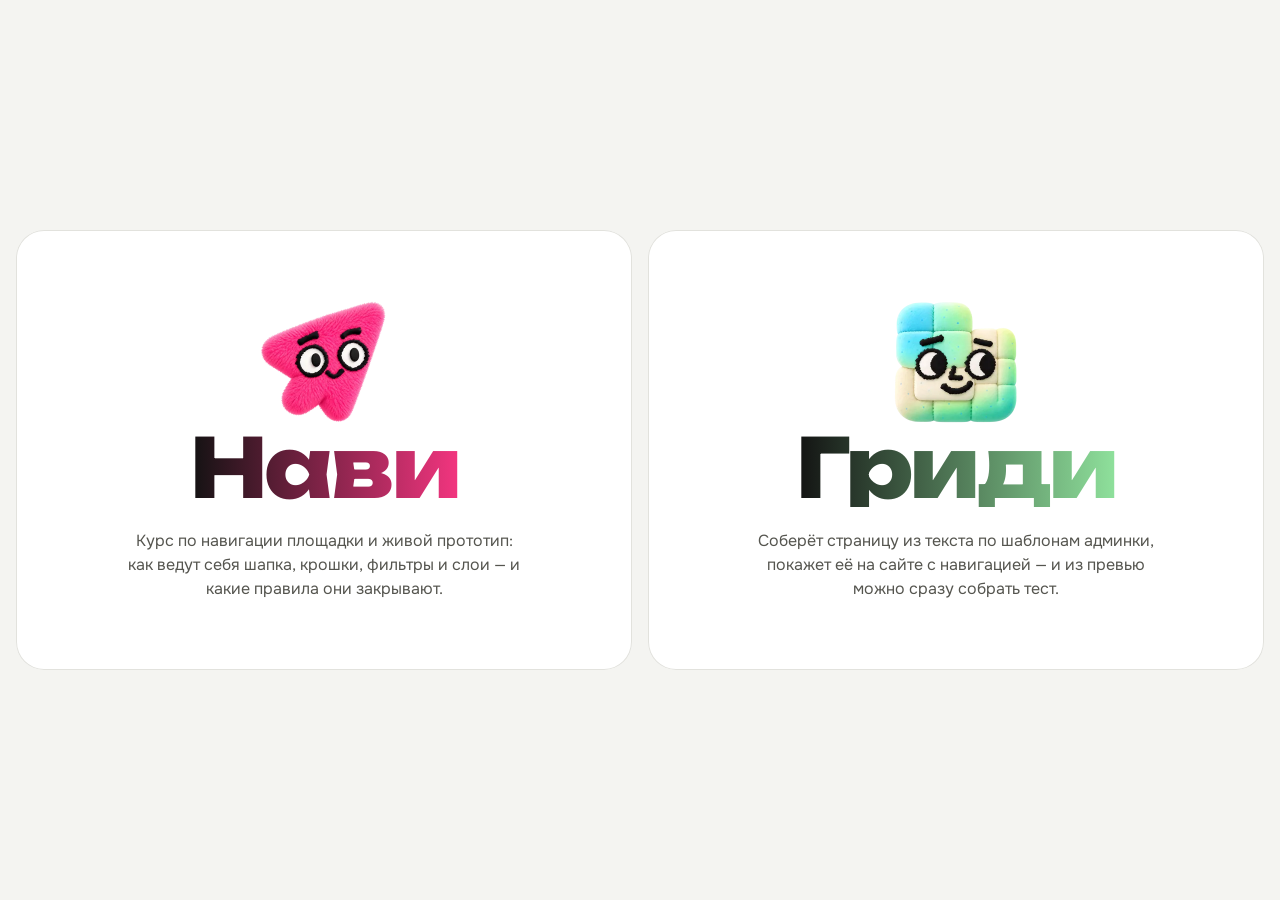
==== index.html @ bede56b8 "Rename index_1.html to index.html" ====
<!doctype html>
<html lang="ru">
<head>
<meta charset="utf-8">
<meta name="viewport" content="width=device-width, initial-scale=1">
<title>Нави и Гриди</title>
<link rel="preconnect" href="https://fonts.googleapis.com">
<link href="https://fonts.googleapis.com/css2?family=Onest:wght@400;500;600;700&family=Unbounded:wght@600;700;800&family=Inter:wght@400;500;600;700&family=IBM+Plex+Mono:wght@400;500&display=swap" rel="stylesheet">
<style id="kit">
/* =========================================================
   КИТ — один набор на оба инструмента.
   Шапка · крошки · прогресс · иконки · бургер · кнопка внизу ·
   меню · модалка · колонка · холст. Слои — как на медиа:
   M/L дропдаун или модалка, S шторка с заголовком и ✕,
   один слой, Esc, фокус возвращается.
   ========================================================= */
:root {
  color-scheme: dark;
  --k-bg: #000000; --k-surface: #111111; --k-surface-2: #181818; --k-sheet: #141414;
  --k-line: #262626; --k-line-2: #3A3A3A; --k-hover: #1E1E1E;
  --k-ink: #F2F2F2; --k-ink-2: #A8A8A8; --k-ink-3: #7C7C7C;
  --k-dot: #1C1C1C; --k-bad: #FF7A7A;
  --k-font: "Onest", "Inter", system-ui, -apple-system, sans-serif;
  --k-font-wm: "Unbounded", "Onest", system-ui, sans-serif;
  --k-col: 760px; --k-r-card: 20px; --k-r-ovl: 20px; --k-r-ctl: 22px; --k-h-ctl: 44px;
  --k-h1: clamp(30px, 4.4vw, 44px);
  --k-canvas: radial-gradient(var(--k-dot) 1px, transparent 1.3px) 0 0 / 24px 24px, var(--k-bg);
  --t: 200ms; --ease: cubic-bezier(.2,.8,.2,1);
  --navi: #F2357F; --gridi: #8FE19C;
  --wm-from: #F4F4F4; --k-shadow: 0 24px 60px rgba(0,0,0,.7); --k-cta-shadow: 0 12px 40px rgba(0,0,0,.6);
  --acc: #F2F2F2; --acc-soft: #F4F4F4;
}
:root[data-scheme="light"] {
  color-scheme: light;
  --k-bg: #F4F4F1; --k-surface: #FFFFFF; --k-surface-2: #EEEEEA; --k-sheet: #FFFFFF;
  --k-line: #E2E2DD; --k-line-2: #CFCFC9; --k-hover: #EAEAE6;
  --k-ink: #121212; --k-ink-2: #55554F; --k-ink-3: #6B6B65;
  --k-dot: #D9D9D3; --k-bad: #C0362C;
  --wm-from: #121212; --k-shadow: 0 24px 60px rgba(0,0,0,.16); --k-cta-shadow: 0 12px 32px rgba(0,0,0,.14);
}

</style>
<style id="hub-css">
:root, .tile:not(:is(.site, .gr, .nvr) *) { --acc-grad: linear-gradient(90deg, var(--wm-from) 0%, var(--acc) 100%); --cta-grad: linear-gradient(90deg, #F4F4F4 0%, var(--acc) 100%); }
:root[data-scheme="light"], :root[data-scheme="light"] .tile:not(:is(.site, .gr, .nvr) *) { --cta-grad: linear-gradient(90deg, var(--acc-soft) 0%, var(--acc) 100%); }
[data-tool="navi"], .tile--navi:not(:is(.site, .gr, .nvr) *) { --acc: #F2357F; --acc-soft: #FFD6E5; }
[data-tool="gridi"], .tile--gridi:not(:is(.site, .gr, .nvr) *) { --acc: #8FE19C; --acc-soft: #E2F7E5; }
:root[data-scheme="light"][data-tool="gridi"] .ck:not(:is(.site, .gr, .nvr) *) { color: #0B0B0B; }
* { box-sizing: border-box; margin: 0; padding: 0; }
html, body { height: 100%; }
body { background: var(--k-bg); color: var(--k-ink); font-family: var(--k-font); -webkit-font-smoothing: antialiased; overflow: hidden; }
button, input, textarea { font: inherit; color: inherit; }
button { background: none; border: 0; cursor: pointer; }
a { color: inherit; text-decoration: none; }
:focus-visible { outline: 2px solid var(--k-ink); outline-offset: 2px; border-radius: 12px; }
.sr:not(:is(.site, .gr, .nvr) *) { position: absolute; width: 1px; height: 1px; overflow: hidden; clip: rect(0 0 0 0); white-space: nowrap; }
svg { flex-shrink: 0; }
.hub:not(:is(.site, .gr, .nvr) *) { display: grid; grid-template-rows: auto 1fr; height: 100%; }
.hub.is-home:not(:is(.site, .gr, .nvr) *) { grid-template-rows: 1fr; }
[hidden] { display: none !important; }
.hub.is-home .bar:not(:is(.site, .gr, .nvr) *) { display: none; }
.bar:not(:is(.site, .gr, .nvr) *) { display: grid; grid-template-columns: minmax(0, 1fr) auto minmax(0, 1fr); grid-template-areas: "l m r"; align-items: center; gap: 12px; min-height: 64px; padding: 0 16px; background: var(--k-bg); position: relative; z-index: 20; }
.bar__l:not(:is(.site, .gr, .nvr) *) { grid-area: l; display: flex; align-items: center; gap: 12px; min-width: 0; }
.bar__m:not(:is(.site, .gr, .nvr) *) { grid-area: m; display: flex; justify-content: center; }
.bar__r:not(:is(.site, .gr, .nvr) *) { grid-area: r; display: flex; align-items: center; justify-content: flex-end; gap: 8px; }
.mark:not(:is(.site, .gr, .nvr) *) { width: var(--k-h-ctl); height: var(--k-h-ctl); border-radius: 50%; display: grid; place-items: center; flex-shrink: 0; }
.mark img:not(:is(.site, .gr, .nvr) *) { width: 40px; height: 40px; object-fit: contain; }
.mark:hover:not(:is(.site, .gr, .nvr) *) { background: var(--k-hover); }
.wm:not(:is(.site, .gr, .nvr) *) { font-family: var(--k-font-wm); font-weight: 800; letter-spacing: -.03em; background: var(--acc-grad); -webkit-background-clip: text; background-clip: text; color: transparent; }
.bar .wm:not(:is(.site, .gr, .nvr) *) { font-size: 22px; line-height: 1; }
.crumbs:not(:is(.site, .gr, .nvr) *) { display: flex; align-items: center; gap: 6px; min-width: 0; font-size: 15px; }
.crumbs a:not(:is(.site, .gr, .nvr) *) { color: var(--k-ink-2); white-space: nowrap; padding: 10px 2px; }
.crumbs a:hover:not(:is(.site, .gr, .nvr) *) { color: var(--k-ink); }
.crumbs i:not(:is(.site, .gr, .nvr) *) { color: var(--k-ink-3); font-style: normal; }
.crumbs b:not(:is(.site, .gr, .nvr) *) { font-weight: 600; white-space: nowrap; overflow: hidden; text-overflow: ellipsis; min-width: 0; }
.crumbs .s:not(:is(.site, .gr, .nvr) *) { display: none; }
.bar__l .sep:not(:is(.site, .gr, .nvr) *) { font-style: normal; color: var(--k-ink-3); font-size: 15px; }
.bar__l .wm:not(:is(.site, .gr, .nvr) *) { flex-shrink: 0; }
.ttl:not(:is(.site, .gr, .nvr) *) { font-size: 15px; font-weight: 600; white-space: nowrap; overflow: hidden; text-overflow: ellipsis; min-width: 0; }
.pill:not(:is(.site, .gr, .nvr) *) { height: var(--k-h-ctl); border-radius: var(--k-r-ctl); background: var(--k-surface); box-shadow: inset 0 0 0 1.5px var(--k-line-2); display: inline-flex; align-items: center; }
.seg:not(:is(.site, .gr, .nvr) *) { padding: 4px; gap: 2px; }
.seg a:not(:is(.site, .gr, .nvr) *), .seg button:not(:is(.site, .gr, .nvr) *) { height: 36px; padding: 0 16px; border-radius: 18px; display: inline-flex; align-items: center; font-size: 14px; font-weight: 600; color: var(--k-ink-2); white-space: nowrap; }
.seg a:not([aria-current]):hover:not(:is(.site, .gr, .nvr) *) { color: var(--k-ink); }
.seg [aria-current="page"]:not(:is(.site, .gr, .nvr) *) { background: var(--k-ink); color: var(--k-bg); }
.seg [aria-disabled="true"]:not(:is(.site, .gr, .nvr) *) { opacity: .45; cursor: default; }
.ib:not(:is(.site, .gr, .nvr) *) { width: var(--k-h-ctl); height: var(--k-h-ctl); border-radius: 50%; display: grid; place-items: center; background: var(--k-surface); box-shadow: inset 0 0 0 1.5px var(--k-line-2); position: relative; }
.ib:hover:not(:is(.site, .gr, .nvr) *) { background: var(--k-hover); }
.ib[aria-expanded="true"]:not(:is(.site, .gr, .nvr) *) { background: var(--k-ink); color: var(--k-bg); }
.ib svg:not(:is(.site, .gr, .nvr) *) { width: 20px; height: 20px; }
@media (hover: hover) {
  .ib[data-tip]:hover:not(:is(.site, .gr, .nvr) *)::after { content: attr(data-tip); position: absolute; top: calc(100% + 8px); right: 0; white-space: nowrap; background: var(--k-ink); color: var(--k-bg); font-size: 12px; font-weight: 600; padding: 5px 10px; border-radius: 12px; pointer-events: none; z-index: 5; }
}
.prog:not(:is(.site, .gr, .nvr) *) { display: flex; align-items: center; gap: 10px; font-size: 13px; color: var(--k-ink-2); font-variant-numeric: tabular-nums; white-space: nowrap; }
.prog i:not(:is(.site, .gr, .nvr) *) { width: 96px; height: 4px; border-radius: 2px; background: var(--k-line-2); overflow: hidden; }
.prog i b:not(:is(.site, .gr, .nvr) *) { display: block; height: 100%; background: var(--acc-grad); border-radius: 2px; }
.hstage:not(:is(.site, .gr, .nvr) *) { position: relative; min-height: 0; }
.hstage > .nvr:not(:is(.site, .gr, .nvr) *) { overflow: hidden; }
.hstage[data-cta] > .nvr:not(:is(.site, .gr, .nvr) *) { bottom: 96px; }
.hstage > [hidden]:not(:is(.site, .gr, .nvr) *) { display: none !important; }
.view:not(:is(.site, .gr, .nvr) *) { position: absolute; inset: 0; overflow-y: auto; }
.k-col:not(:is(.site, .gr, .nvr) *) { max-width: calc(var(--k-col) + 32px); margin: 0 auto; padding: 24px 16px 160px; display: flex; flex-direction: column; gap: 32px; }
.k-head:not(:is(.site, .gr, .nvr) *) { display: flex; flex-direction: column; gap: 12px; }
.k-eye:not(:is(.site, .gr, .nvr) *) { font-size: 12px; line-height: 16px; font-weight: 600; letter-spacing: .06em; text-transform: uppercase; color: var(--k-ink-3); }
.k-h1:not(:is(.site, .gr, .nvr) *) { font-size: var(--k-h1); line-height: 1.05; font-weight: 600; letter-spacing: -.03em; text-wrap: balance; }
.k-lead:not(:is(.site, .gr, .nvr) *) { font-size: 17px; line-height: 26px; color: var(--k-ink-2); text-wrap: pretty; }
.k-sec:not(:is(.site, .gr, .nvr) *) { display: flex; flex-direction: column; gap: 12px; scroll-margin-top: 16px; }
.k-card:not(:is(.site, .gr, .nvr) *) { background: var(--k-surface); box-shadow: inset 0 0 0 1px var(--k-line); border-radius: var(--k-r-card); }
.k-list:not(:is(.site, .gr, .nvr) *) { list-style: none; padding: 6px; }
.k-list li:not(:is(.site, .gr, .nvr) *) { position: relative; }
.k-row:not(:is(.site, .gr, .nvr) *) { display: grid; grid-template-columns: 32px minmax(0, 1fr) auto; align-items: center; gap: 12px; min-height: 56px; padding: 8px 12px; border-radius: 14px; }
.k-row:hover:not(:is(.site, .gr, .nvr) *) { background: var(--k-hover); }
.k-row .n:not(:is(.site, .gr, .nvr) *) { font-size: 13px; color: var(--k-ink-3); font-variant-numeric: tabular-nums; }
.k-row b:not(:is(.site, .gr, .nvr) *) { display: block; font-weight: 600; font-size: 16px; line-height: 22px; }
.k-row small:not(:is(.site, .gr, .nvr) *) { display: block; color: var(--k-ink-2); font-size: 13px; line-height: 18px; }
.k-row .ck:not(:is(.site, .gr, .nvr) *) { width: 24px; height: 24px; border-radius: 50%; display: grid; place-items: center; background: var(--acc); color: #0B0B0B; }
.k-row .ck svg:not(:is(.site, .gr, .nvr) *) { width: 14px; height: 14px; }
.k-row.has-x:not(:is(.site, .gr, .nvr) *) { padding-right: 60px; }
.k-x:not(:is(.site, .gr, .nvr) *) { position: absolute; right: 12px; top: 50%; margin-top: -22px; width: 44px; height: 44px; border-radius: 50%; display: grid; place-items: center; color: var(--k-ink-2); }
.k-x:hover:not(:is(.site, .gr, .nvr) *) { background: var(--k-surface-2); color: var(--k-ink); }
.k-x svg:not(:is(.site, .gr, .nvr) *) { width: 18px; height: 18px; }
.k-empty:not(:is(.site, .gr, .nvr) *) { padding: 20px; color: var(--k-ink-2); font-size: 15px; line-height: 22px; }
.k-bar:not(:is(.site, .gr, .nvr) *) { height: 4px; border-radius: 2px; background: var(--k-line-2); overflow: hidden; max-width: 320px; }
.k-bar b:not(:is(.site, .gr, .nvr) *) { display: block; height: 100%; background: var(--acc-grad); }
.home:not(:is(.site, .gr, .nvr) *) { padding: 16px; display: grid; grid-template-columns: repeat(2, minmax(0, 1fr)); gap: 16px; min-height: 100%; align-content: center; max-width: 1400px; margin: 0 auto; }
.tile:not(:is(.site, .gr, .nvr) *) { border-radius: 28px; background: var(--k-surface); box-shadow: inset 0 0 0 1px var(--k-line); padding: 32px 28px; display: flex; flex-direction: column; align-items: center; justify-content: center; gap: 6px; text-align: center; min-height: 440px; transition: box-shadow var(--t) var(--ease); }
.tile:hover:not(:is(.site, .gr, .nvr) *) { box-shadow: inset 0 0 0 1.5px var(--k-line-2); }
.tile img:not(:is(.site, .gr, .nvr) *) { width: clamp(88px, 10vw, 140px); height: auto; margin-bottom: -4px; }
.tile .wm:not(:is(.site, .gr, .nvr) *) { font-size: clamp(56px, 10vw, 160px); line-height: .95; }
.tile p:not(:is(.site, .gr, .nvr) *) { color: var(--k-ink-2); font-size: 16px; line-height: 24px; max-width: 400px; margin-top: 16px; }
[data-tool="puti"], .tile--puti:not(:is(.site, .gr, .nvr) *) { --acc: #FFB547; --acc-soft: #FFE9C4; }
.home .tile .wm:not(:is(.site, .gr, .nvr) *) { font-size: clamp(48px, 6.4vw, 112px); }
.hstage[data-pt="build"] > .nvr:not(:is(.site, .gr, .nvr) *) { top: 72px; bottom: 96px; }
.hstage[data-pt="run"] > .nvr:not(:is(.site, .gr, .nvr) *) { bottom: 96px; }
.pstrip:not(:is(.site, .gr, .nvr) *) { position: absolute; left: 0; right: 0; top: 0; height: 72px; display: flex; align-items: center; gap: 6px; padding: 8px 16px; overflow-x: auto; scrollbar-width: none; z-index: 2; background: var(--k-bg); }
.pstrip:not(:is(.site, .gr, .nvr) *)::-webkit-scrollbar { display: none; }
.pstep:not(:is(.site, .gr, .nvr) *) { flex: none; display: flex; align-items: center; gap: 10px; min-height: 52px; padding: 6px 14px 6px 8px; border-radius: 16px; background: var(--k-surface); box-shadow: inset 0 0 0 1.5px var(--k-line-2); text-align: left; }
.pstep:hover:not(:is(.site, .gr, .nvr) *) { background: var(--k-hover); }
.pstep .n:not(:is(.site, .gr, .nvr) *) { width: 28px; height: 28px; border-radius: 50%; display: grid; place-items: center; background: var(--k-surface-2); font-size: 13px; font-weight: 600; flex: none; font-variant-numeric: tabular-nums; }
.pstep b:not(:is(.site, .gr, .nvr) *) { display: block; font-size: 13px; line-height: 17px; font-weight: 600; white-space: nowrap; max-width: 210px; overflow: hidden; text-overflow: ellipsis; }
.pstep small:not(:is(.site, .gr, .nvr) *) { display: block; font-size: 12px; line-height: 16px; color: var(--k-ink-2); white-space: nowrap; max-width: 210px; overflow: hidden; text-overflow: ellipsis; }
.pstep[aria-current="step"]:not(:is(.site, .gr, .nvr) *) { box-shadow: inset 0 0 0 2px var(--acc); }
.pstep[aria-current="step"] .n:not(:is(.site, .gr, .nvr) *) { background: var(--acc); color: #0B0B0B; }
.parr:not(:is(.site, .gr, .nvr) *) { flex: none; color: var(--k-ink-3); font-size: 15px; }
.kpis:not(:is(.site, .gr, .nvr) *) { display: grid; grid-template-columns: repeat(auto-fit, minmax(150px, 1fr)); gap: 12px; }
.kpis div:not(:is(.site, .gr, .nvr) *) { padding: 16px; border-radius: var(--k-r-card); background: var(--k-surface); box-shadow: inset 0 0 0 1px var(--k-line); }
.kpis b:not(:is(.site, .gr, .nvr) *) { display: block; font-size: 26px; line-height: 32px; font-weight: 600; font-variant-numeric: tabular-nums; }
.kpis span:not(:is(.site, .gr, .nvr) *) { font-size: 13px; line-height: 18px; color: var(--k-ink-2); }
.ovl .kpis div:not(:is(.site, .gr, .nvr) *) { background: var(--k-surface-2); }
.warnline:not(:is(.site, .gr, .nvr) *) { padding: 14px 16px; border-radius: 16px; background: var(--k-surface-2); box-shadow: inset 3px 0 0 var(--acc); font-size: 15px; line-height: 22px; }
.lnk:not(:is(.site, .gr, .nvr) *) { font-weight: 600; color: var(--k-ink); text-decoration: underline; text-underline-offset: 3px; padding: 10px 2px; }
.wip:not(:is(.site, .gr, .nvr) *) { display: inline-flex; align-items: center; height: 24px; padding: 0 10px; border-radius: 12px; box-shadow: inset 0 0 0 1.5px var(--k-ink-3); color: var(--k-ink); font-size: 12px; line-height: 1; font-weight: 700; letter-spacing: .06em; text-transform: uppercase; white-space: nowrap; flex: none; }
.wip--tile:not(:is(.site, .gr, .nvr) *) { height: 30px; padding: 0 14px; font-size: 13px; margin-bottom: 18px; }
.oi .wip:not(:is(.site, .gr, .nvr) *) { flex: none; width: 36px; justify-content: center; padding: 0; font-size: 10px; letter-spacing: .02em; }
.toast .ta:not(:is(.site, .gr, .nvr) *) { height: 32px; padding: 0 12px; border-radius: 16px; background: rgba(127,127,127,.25); font-size: 13px; font-weight: 600; }
@media (max-width: 719.98px) {
  .hstage[data-pt="build"] > .nvr:not(:is(.site, .gr, .nvr) *) { top: 68px; }
  .pstrip:not(:is(.site, .gr, .nvr) *) { height: 68px; }
}
.cta-wrap:not(:is(.site, .gr, .nvr) *) { position: fixed; left: 0; right: 0; bottom: calc(env(safe-area-inset-bottom, 0px) + 24px); display: flex; justify-content: center; pointer-events: none; z-index: 30; padding: 0 16px; }
.cta:not(:is(.site, .gr, .nvr) *) { pointer-events: auto; height: 56px; min-width: 220px; padding: 0 28px; border-radius: 28px; background: var(--cta-grad); color: #0B0B0B; font-weight: 600; font-size: 16px; display: inline-flex; align-items: center; justify-content: center; gap: 8px; box-shadow: var(--k-cta-shadow); transition: transform var(--t) var(--ease), opacity var(--t); }
.cta:hover:not(:is(.site, .gr, .nvr) *) { transform: translateY(-1px); }
.cta[aria-disabled="true"]:not(:is(.site, .gr, .nvr) *) { opacity: .5; cursor: default; transform: none; }
.cta svg:not(:is(.site, .gr, .nvr) *) { width: 20px; height: 20px; }
.ovl-bg:not(:is(.site, .gr, .nvr) *) { position: fixed; inset: 0; z-index: 50; }
.ovl-bg.is-dim:not(:is(.site, .gr, .nvr) *) { background: rgba(0,0,0,.6); animation: fade var(--t); }
@keyframes fade{ from { opacity: 0; } }
.ovl:not(:is(.site, .gr, .nvr) *) { position: fixed; z-index: 51; background: var(--k-sheet); border-radius: var(--k-r-ovl); box-shadow: 0 0 0 1px var(--k-line-2), var(--k-shadow); max-height: calc(100% - 32px); overflow-y: auto; animation: ovlIn var(--t) var(--ease); }
@keyframes ovlIn{ from { opacity: 0; transform: translateY(-6px); } }
.ovl--menu:not(:is(.site, .gr, .nvr) *) { padding: 8px; width: 300px; }
.ovl--modal:not(:is(.site, .gr, .nvr) *) { left: 50%; top: 50%; transform: translate(-50%, -50%); width: min(560px, calc(100% - 32px)); animation: fade var(--t); }
.ovl.is-sheet:not(:is(.site, .gr, .nvr) *) { left: 0; right: 0; bottom: 0; top: auto; transform: none; width: auto; max-height: calc(100% - 24px); border-radius: 24px 24px 0 0; padding: 0 8px calc(16px + env(safe-area-inset-bottom, 0px)); animation: sheetIn 240ms var(--ease); }
@keyframes sheetIn{ from { transform: translateY(100%); } }
.ovl__handle:not(:is(.site, .gr, .nvr) *) { display: none; width: 40px; height: 4px; border-radius: 2px; background: var(--k-line-2); margin: 8px auto 0; }
.ovl.is-sheet .ovl__handle:not(:is(.site, .gr, .nvr) *) { display: block; }
.ovl__head:not(:is(.site, .gr, .nvr) *) { display: flex; align-items: center; justify-content: space-between; gap: 12px; padding: 16px 12px 4px 24px; }
.ovl--menu:not(.is-sheet) .ovl__head:not(:is(.site, .gr, .nvr) *) { display: none; }
.ovl.is-sheet .ovl__head:not(:is(.site, .gr, .nvr) *) { padding: 4px 4px 4px 16px; }
.ovl__head h2:not(:is(.site, .gr, .nvr) *) { font-size: 20px; line-height: 26px; font-weight: 600; letter-spacing: -.01em; }
.ovl.is-sheet .ovl__head h2:not(:is(.site, .gr, .nvr) *) { font-size: 17px; }
.ovl__body:not(:is(.site, .gr, .nvr) *) { padding: 8px 24px 24px; }
.ovl--menu .ovl__body:not(:is(.site, .gr, .nvr) *), .ovl.is-sheet.ovl--menu .ovl__body:not(:is(.site, .gr, .nvr) *) { padding: 0; }
.ovl.is-sheet .ovl__body:not(:is(.site, .gr, .nvr) *) { padding: 8px 12px 8px; }
.x:not(:is(.site, .gr, .nvr) *) { width: 44px; height: 44px; border-radius: 50%; display: grid; place-items: center; }
.x:hover:not(:is(.site, .gr, .nvr) *) { background: var(--k-hover); }
.x svg:not(:is(.site, .gr, .nvr) *) { width: 20px; height: 20px; }
.og:not(:is(.site, .gr, .nvr) *) { font-size: 12px; line-height: 16px; font-weight: 600; letter-spacing: .06em; text-transform: uppercase; color: var(--k-ink-3); padding: 12px 12px 6px; }
.og:first-child:not(:is(.site, .gr, .nvr) *) { padding-top: 6px; }
.oi:not(:is(.site, .gr, .nvr) *) { display: flex; align-items: center; gap: 12px; width: 100%; min-height: 48px; padding: 6px 12px; border-radius: 12px; text-align: left; font-size: 15px; line-height: 20px; }
.oi:hover:not(:is(.site, .gr, .nvr) *), .oi:focus-visible:not(:is(.site, .gr, .nvr) *) { background: var(--k-hover); }
.oi img:not(:is(.site, .gr, .nvr) *) { width: 32px; height: 32px; object-fit: contain; }
.oi > svg:not(:is(.site, .gr, .nvr) *) { width: 20px; height: 20px; color: var(--k-ink-2); }
.oi span:not(:is(.site, .gr, .nvr) *) { flex: 1; min-width: 0; }
.oi small:not(:is(.site, .gr, .nvr) *) { display: block; color: var(--k-ink-2); font-size: 13px; line-height: 18px; }
.oi .ck:not(:is(.site, .gr, .nvr) *) { flex: 0 0 auto; color: var(--k-ink); }
.oi .ck svg:not(:is(.site, .gr, .nvr) *) { width: 18px; height: 18px; }
.osep:not(:is(.site, .gr, .nvr) *) { height: 1px; background: var(--k-line); margin: 6px 4px; }
.f:not(:is(.site, .gr, .nvr) *) { display: flex; flex-direction: column; gap: 20px; }
.fld:not(:is(.site, .gr, .nvr) *) { display: flex; flex-direction: column; gap: 8px; border: 0; }
.fld > span:not(:is(.site, .gr, .nvr) *), .fld legend:not(:is(.site, .gr, .nvr) *) { font-size: 14px; font-weight: 600; display: flex; justify-content: space-between; gap: 12px; margin-bottom: 0; }
.fld legend:not(:is(.site, .gr, .nvr) *) { margin-bottom: 8px; }
.fld em:not(:is(.site, .gr, .nvr) *) { font-style: normal; font-weight: 400; color: var(--k-ink-3); font-variant-numeric: tabular-nums; }
.inp:not(:is(.site, .gr, .nvr) *) { height: 48px; border-radius: 14px; background: var(--k-surface); box-shadow: inset 0 0 0 1.5px var(--k-line-2); border: 0; padding: 0 16px; font-size: 16px; width: 100%; }
textarea.inp:not(:is(.site, .gr, .nvr) *) { height: auto; min-height: 168px; padding: 12px 16px; line-height: 1.5; resize: vertical; }
.inp:focus:not(:is(.site, .gr, .nvr) *) { outline: none; box-shadow: inset 0 0 0 2px var(--k-ink); }
.inp:not(:is(.site, .gr, .nvr) *)::placeholder { color: var(--k-ink-3); }
.inp[aria-invalid="true"]:not(:is(.site, .gr, .nvr) *) { box-shadow: inset 0 0 0 2px var(--k-bad); }
.ferr:not(:is(.site, .gr, .nvr) *) { color: var(--k-bad); font-size: 13px; line-height: 18px; }
.chips:not(:is(.site, .gr, .nvr) *) { display: flex; flex-wrap: wrap; gap: 8px; }
.chip:not(:is(.site, .gr, .nvr) *) { height: 40px; padding: 0 16px; border-radius: 20px; box-shadow: inset 0 0 0 1.5px var(--k-line-2); font-size: 14px; font-weight: 500; }
.chip:hover:not(:is(.site, .gr, .nvr) *) { background: var(--k-hover); }
.chip[aria-pressed="true"]:not(:is(.site, .gr, .nvr) *) { background: var(--k-ink); color: var(--k-bg); box-shadow: none; }
.note:not(:is(.site, .gr, .nvr) *) { font-size: 13px; line-height: 19px; color: var(--k-ink-2); }
.acts-row:not(:is(.site, .gr, .nvr) *) { display: flex; justify-content: flex-end; gap: 8px; flex-wrap: wrap; }
.btn:not(:is(.site, .gr, .nvr) *) { height: 48px; padding: 0 22px; border-radius: 24px; font-weight: 600; font-size: 15px; display: inline-flex; align-items: center; justify-content: center; gap: 8px; }
.btn--1:not(:is(.site, .gr, .nvr) *) { background: var(--cta-grad); color: #0B0B0B; }
.btn--2:not(:is(.site, .gr, .nvr) *) { box-shadow: inset 0 0 0 1.5px var(--k-line-2); }
.btn--2:hover:not(:is(.site, .gr, .nvr) *) { background: var(--k-hover); }
.btn[aria-disabled="true"]:not(:is(.site, .gr, .nvr) *) { opacity: .5; cursor: default; }
.btn svg:not(:is(.site, .gr, .nvr) *) { width: 18px; height: 18px; }
.btn small:not(:is(.site, .gr, .nvr) *) { font-weight: 500; font-size: 12px; opacity: .7; }
.ovl--modal:has(.gaps):not(:is(.site, .gr, .nvr) *), .ovl--modal:has(.logr):not(:is(.site, .gr, .nvr) *), .ovl--modal:has(.plog):not(:is(.site, .gr, .nvr) *), .ovl--modal:has(.k-list):not(:is(.site, .gr, .nvr) *) { width: min(720px, calc(100% - 32px)); }
.gaps:not(:is(.site, .gr, .nvr) *) { padding: 6px; }
.gaps .k-row:not(:is(.site, .gr, .nvr) *) { grid-template-columns: 32px minmax(0,1fr); }
.gaps .k-row:has(> .btn):not(:is(.site, .gr, .nvr) *) { grid-template-columns: 32px minmax(0,1fr) auto; }
.gaps .k-row > .btn:not(:is(.site, .gr, .nvr) *) { height: 36px; padding: 0 12px; font-size: 14px; white-space: nowrap; }
.plog:not(:is(.site, .gr, .nvr) *) { padding: 14px 16px; max-height: 55vh; overflow: auto; font: 12px/1.5 ui-monospace, Menlo, monospace; white-space: pre-wrap; overflow-wrap: anywhere; color: var(--k-ink-2); }
.logr:not(:is(.site, .gr, .nvr) *) { padding: 12px 16px; }
.logr summary:not(:is(.site, .gr, .nvr) *) { cursor: pointer; display: flex; flex-direction: column; gap: 2px; }
.logr small:not(:is(.site, .gr, .nvr) *) { color: var(--k-ink-2); font-size: 13px; }
.logr pre:not(:is(.site, .gr, .nvr) *) { margin-top: 4px; max-height: 260px; overflow: auto; background: var(--k-surface-2); border-radius: 12px; padding: 12px; font: 12px/1.5 ui-monospace, Menlo, monospace; white-space: pre-wrap; overflow-wrap: anywhere; }
.k-pad:not(:is(.site, .gr, .nvr) *) { padding: 20px; display: flex; flex-direction: column; gap: 6px; font-size: 15px; line-height: 22px; color: var(--k-ink-2); }
.k-pad b:not(:is(.site, .gr, .nvr) *) { color: var(--k-ink); font-size: 16px; }
.stt:not(:is(.site, .gr, .nvr) *) { font-size: 12px; font-weight: 600; white-space: nowrap; padding: 4px 10px; border-radius: 12px; background: var(--k-surface-2); color: var(--k-ink); }
.stt--ok:not(:is(.site, .gr, .nvr) *)::before { content: "✓ "; }
.stt--check:not(:is(.site, .gr, .nvr) *)::before { content: "? "; }
.stt--diff:not(:is(.site, .gr, .nvr) *)::before { content: "≠ "; }
.stt--diff:not(:is(.site, .gr, .nvr) *) { color: var(--k-bad); }
.rl .k-row:not(:is(.site, .gr, .nvr) *) { grid-template-columns: 64px minmax(0, 1fr) auto; }
.clist:not(:is(.site, .gr, .nvr) *) { padding-left: 20px; color: var(--k-ink-2); font-size: 15px; line-height: 22px; display: flex; flex-direction: column; gap: 4px; }
.cost:not(:is(.site, .gr, .nvr) *) { height: 28px; padding: 0 12px; border-radius: 14px; background: var(--k-surface-2); font-size: 12px; font-weight: 600; display: inline-flex; align-items: center; color: var(--k-ink-2); }
.chk:not(:is(.site, .gr, .nvr) *) { display: flex; align-items: center; gap: 10px; font-size: 14px; min-height: 44px; cursor: pointer; }
.chk input:not(:is(.site, .gr, .nvr) *) { width: 20px; height: 20px; accent-color: var(--k-ink); }
.ovl--menu.is-wide:not(:is(.site, .gr, .nvr) *) { width: 360px; }
.mchips:not(:is(.site, .gr, .nvr) *) { padding: 0 8px 4px; }
.mchips .chip:not(:is(.site, .gr, .nvr) *) { height: 44px; }
.chip[aria-pressed="true"]:not(:is(.site, .gr, .nvr) *) { pointer-events: auto; }
.oi .swi:not(:is(.site, .gr, .nvr) *) { flex: none; width: 36px; height: 22px; border-radius: 11px; background: var(--k-line-2); position: relative; transition: background var(--t); }
.oi .swi:not(:is(.site, .gr, .nvr) *)::after { content: ""; position: absolute; top: 3px; left: 3px; width: 16px; height: 16px; border-radius: 50%; background: var(--k-bg); transition: left var(--t) var(--ease); }
.oi[aria-checked="true"] .swi:not(:is(.site, .gr, .nvr) *) { background: var(--k-ink); }
.oi[aria-checked="true"] .swi:not(:is(.site, .gr, .nvr) *)::after { left: 17px; }
.sres:not(:is(.site, .gr, .nvr) *) { display: flex; flex-direction: column; gap: 2px; margin-top: 8px; min-height: 120px; }
.sres .oi b:not(:is(.site, .gr, .nvr) *) { font-weight: 600; }
.sres mark:not(:is(.site, .gr, .nvr) *) { background: none; color: var(--k-ink); text-decoration: underline; text-underline-offset: 3px; }
.ovl--modal:has(.sres):not(:is(.site, .gr, .nvr) *) { top: 12vh; transform: translateX(-50%); }
.ovl.is-sheet:has(.sres):not(:is(.site, .gr, .nvr) *) { top: 24px; transform: none; }
.toast:not(:is(.site, .gr, .nvr) *) { display: flex; align-items: center; gap: 10px; }
.toast button:not(:is(.site, .gr, .nvr) *) { height: 32px; padding: 0 12px; border-radius: 16px; background: rgba(127,127,127,.25); font-size: 13px; font-weight: 600; }
.own:not(:is(.site, .gr, .nvr) *) { display: flex; flex-direction: column; gap: 10px; padding: 16px; border-radius: 16px; background: var(--k-surface); box-shadow: inset 0 0 0 1px var(--k-line); }
.own__h:not(:is(.site, .gr, .nvr) *) { font-size: 14px; font-weight: 600; }
.steps:not(:is(.site, .gr, .nvr) *) { padding-left: 22px; display: flex; flex-direction: column; gap: 10px; font-size: 14px; line-height: 20px; color: var(--k-ink-2); }
.steps li:not(:is(.site, .gr, .nvr) *)::marker { color: var(--k-ink-3); font-variant-numeric: tabular-nums; }
.steps .btn:not(:is(.site, .gr, .nvr) *) { height: 44px; }
.steps .inp:not(:is(.site, .gr, .nvr) *) { display: block; }
.spin:not(:is(.site, .gr, .nvr) *) { width: 16px; height: 16px; border-radius: 50%; border: 2px solid currentColor; border-right-color: transparent; animation: spin .8s linear infinite; }
@keyframes spin{ to { transform: rotate(360deg); } }
.toast:not(:is(.site, .gr, .nvr) *) { position: fixed; left: 50%; bottom: calc(env(safe-area-inset-bottom, 0px) + 96px); transform: translateX(-50%); z-index: 60; min-height: 44px; padding: 12px 18px; border-radius: 22px; background: var(--k-ink); color: var(--k-bg); font-size: 14px; font-weight: 600; max-width: calc(100% - 32px); }
@media (max-width: 719.98px) {
  .ovl--menu.is-wide:not(:is(.site, .gr, .nvr) *) { width: auto; }
  .bar:not(:is(.site, .gr, .nvr) *) { grid-template-columns: minmax(0, 1fr) auto; grid-template-areas: "l r" "m m"; gap: 4px 8px; padding: 8px 12px; min-height: 60px; }
  .bar__m:empty:not(:is(.site, .gr, .nvr) *) { display: none; }
  .bar__m .seg:not(:is(.site, .gr, .nvr) *) { width: 100%; }
  .bar__m .seg > *:not(:is(.site, .gr, .nvr) *) { flex: 1; justify-content: center; }
  .bar__l:not(:is(.site, .gr, .nvr) *) { gap: 4px; }
  .crumbs .l:not(:is(.site, .gr, .nvr) *) { display: none; }
  .crumbs .s:not(:is(.site, .gr, .nvr) *) { display: inline-flex; align-items: center; gap: 2px; min-width: 0; }
  .crumbs .s a:not(:is(.site, .gr, .nvr) *) { display: flex; flex-direction: column; padding: 4px 0; min-width: 0; }
  .crumbs .s small:not(:is(.site, .gr, .nvr) *) { font-size: 12px; line-height: 16px; color: var(--k-ink-2); }
  .crumbs .s span:not(:is(.site, .gr, .nvr) *) { font-size: 15px; line-height: 20px; font-weight: 600; color: var(--k-ink); white-space: nowrap; overflow: hidden; text-overflow: ellipsis; }
  .prog i:not(:is(.site, .gr, .nvr) *) { display: none; }
  .home:not(:is(.site, .gr, .nvr) *) { grid-template-columns: 1fr; align-content: start; }
  .tile:not(:is(.site, .gr, .nvr) *) { min-height: 300px; padding: 24px 20px; }
  .cta:not(:is(.site, .gr, .nvr) *) { width: 100%; }
  .k-col:not(:is(.site, .gr, .nvr) *) { padding-top: 16px; }
}
@media (prefers-reduced-motion: reduce) {
  *, *::before, *::after { animation-duration: 1ms !important; transition-duration: 1ms !important; }
}
.gflash:not(:is(.site, .gr, .nvr) *) { position: fixed; z-index: 9000; pointer-events: none; border-radius: 10px; outline: 2px solid #2A72F8; background: rgba(42,114,248,.08); animation: gflash 2.6s ease-out forwards; }
.gflash b:not(:is(.site, .gr, .nvr) *) { position: absolute; left: 0; top: -22px; font: 600 11px/16px ui-monospace, Menlo, monospace; letter-spacing: 0; color: #fff; background: #2A72F8; padding: 2px 6px; border-radius: 4px; white-space: nowrap; }
@keyframes gflash{ 0%, 70% { opacity: 1; } 100% { opacity: 0; } }
.k-note:not(:is(.site, .gr, .nvr) *) { font-size: 14px; line-height: 20px; color: var(--k-ink-2); margin: 0 0 12px; }
.k-note .mut:not(:is(.site, .gr, .nvr) *), .crs .mut:not(:is(.site, .gr, .nvr) *) { color: var(--k-ink-3); }
.crs:not(:is(.site, .gr, .nvr) *) { list-style: none; margin: 0; padding: 0; overflow: hidden; }
.crs > li.cr:not(:is(.site, .gr, .nvr) *) { display: grid; grid-template-columns: 84px minmax(0, 1fr) auto; gap: 12px; align-items: start; padding: 14px 16px; border-radius: 0; box-shadow: none; border: 0; margin: 0; }
.crs > li.cr + li.cr:not(:is(.site, .gr, .nvr) *) { border-top: 1px solid var(--k-line); }
.cr__id code:not(:is(.site, .gr, .nvr) *) { font: 600 12px/18px var(--k-mono, ui-monospace, monospace); display: block; }
.cr__id em:not(:is(.site, .gr, .nvr) *) { font-style: normal; font-size: 11px; letter-spacing: .04em; text-transform: uppercase; color: var(--k-bad); }
.cr__t b:not(:is(.site, .gr, .nvr) *) { display: block; font-weight: 500; font-size: 15px; line-height: 21px; }
.cr__t small:not(:is(.site, .gr, .nvr) *) { display: block; color: var(--k-ink-2); font-size: 13px; line-height: 18px; margin-top: 2px; }
.cr__t .bad:not(:is(.site, .gr, .nvr) *) { color: var(--k-bad); }
.cr__t .inp--s:not(:is(.site, .gr, .nvr) *) { height: 40px; font-size: 14px; margin-top: 8px; border-radius: 12px; }
.cr.is-bad:not(:is(.site, .gr, .nvr) *) { background: color-mix(in srgb, var(--k-bad) 7%, transparent); }
.cr.is-ok .cr__t b:not(:is(.site, .gr, .nvr) *) { color: var(--k-ink-2); }
.mk:not(:is(.site, .gr, .nvr) *) { display: inline-flex; padding: 3px; gap: 2px; border-radius: 16px; background: var(--k-surface-2); }
.mk button:not(:is(.site, .gr, .nvr) *) { height: 30px; padding: 0 12px; border-radius: 13px; font-size: 13px; font-weight: 600; color: var(--k-ink-2); }
.mk button:hover:not(:is(.site, .gr, .nvr) *) { color: var(--k-ink); }
.mk button[aria-pressed="true"][data-st="ok"]:not(:is(.site, .gr, .nvr) *) { background: var(--k-surface); color: var(--k-ink); box-shadow: 0 1px 2px rgba(0,0,0,.12); }
.mk button[aria-pressed="true"][data-st="bad"]:not(:is(.site, .gr, .nvr) *) { background: var(--k-bad); color: #fff; }
.addiss:not(:is(.site, .gr, .nvr) *) { display: grid; grid-template-columns: minmax(0, 1fr) 220px auto; gap: 8px; padding: 8px; margin-top: 12px; }
.addiss .inp:not(:is(.site, .gr, .nvr) *) { height: 44px; font-size: 15px; }
.addiss .btn:not(:is(.site, .gr, .nvr) *) { height: 44px; }
@media (max-width: 719.98px) {
  .crs > li.cr:not(:is(.site, .gr, .nvr) *) { grid-template-columns: minmax(0, 1fr); gap: 6px; }
  .crs > li.cr > :last-child:not(:is(.site, .gr, .nvr) *) { justify-self: start; }
  .cr__id:not(:is(.site, .gr, .nvr) *) { display: flex; gap: 8px; align-items: baseline; }
  .addiss:not(:is(.site, .gr, .nvr) *) { grid-template-columns: 1fr; }
}
.ovl--menu:not(.is-sheet):not(:is(.site, .gr, .nvr) *) { overscroll-behavior: contain; }
.ovl.is-sheet:not(:is(.site, .gr, .nvr) *) { display: flex; flex-direction: column; overflow: hidden; }
.ovl.is-sheet .ovl__body:not(:is(.site, .gr, .nvr) *) { overflow-y: auto; overscroll-behavior: contain; min-height: 0; flex: 1 1 auto; }
.ovl.is-sheet .ovl__handle:not(:is(.site, .gr, .nvr) *) { flex-shrink: 0; cursor: grab; position: relative; }
.ovl.is-sheet .ovl__handle:not(:is(.site, .gr, .nvr) *)::before { content: ""; position: absolute; inset: -12px -60px; }
.ovl.is-sheet .ovl__head:not(:is(.site, .gr, .nvr) *) { flex-shrink: 0; cursor: grab; touch-action: none; }
.ovl.is-sheet .ovl__handle:not(:is(.site, .gr, .nvr) *) { touch-action: none; }
.fld2:not(:is(.site, .gr, .nvr) *) { display: grid; grid-template-columns: 1fr 1fr; gap: 12px; }
.fld2[hidden]:not(:is(.site, .gr, .nvr) *) { display: none; }
@media (max-width: 719.98px) {
  .fld2:not(:is(.site, .gr, .nvr) *) { grid-template-columns: 1fr; }
}
.tagp:not(:is(.site, .gr, .nvr) *) { display: inline-block; margin-right: 6px; padding: 0 6px; border-radius: 999px; background: #F59E0B; color: #1A1A1A; font-size: 11px; line-height: 16px; font-weight: 600; }
.pwrap:not(:is(.site, .gr, .nvr) *) { position: relative; flex: none; display: flex; }
.pstep__x:not(:is(.site, .gr, .nvr) *) { position: absolute; top: -4px; right: -4px; width: 22px; height: 22px; border-radius: 50%; display: grid; place-items: center; background: var(--k-surface); box-shadow: inset 0 0 0 1.5px var(--k-line-2); color: var(--k-ink-2); opacity: 0; transition: opacity .15s; }
.pstep__x svg:not(:is(.site, .gr, .nvr) *) { width: 12px; height: 12px; }
.pwrap:hover .pstep__x:not(:is(.site, .gr, .nvr) *), .pstep__x:focus-visible:not(:is(.site, .gr, .nvr) *), .pwrap:focus-within .pstep__x:not(:is(.site, .gr, .nvr) *) { opacity: 1; }
.pstep__x:hover:not(:is(.site, .gr, .nvr) *) { color: var(--k-ink); background: var(--k-hover); }
@media (hover: none) {
  .pstep__x:not(:is(.site, .gr, .nvr) *) { opacity: 1; }
}
.pstrip:not(:is(.site, .gr, .nvr) *) { padding-top: 12px; }
</style>
<style id="site-css">
/* ===== Сайт: токены, компоненты, слои, темы, шаблоны админки — только внутри .site ===== */
.site { font-family: var(--font-text); letter-spacing: var(--ls); color: var(--c-text-primary); -webkit-font-smoothing: antialiased; }
.site button { letter-spacing: inherit; }
.site :focus-visible { outline: 2px solid var(--c-focus); outline-offset: 2px; border-radius: 6px; }
.site button.btn, .site a.btn, .site span.btn { display: inline-flex; align-items: center; justify-content: center; }
.site .app { scrollbar-width: none; }
.site.tpl--edit { container-type: inline-size; container-name: app; background: var(--c-bg-page); }
.site .blk { position: relative; }
.site .pv { padding: 28px 32px; display: flex; flex-direction: column; gap: 18px; }
.site .pv h1, .site .pv h2, .site .pv h3, .site .pv h4 { margin: 0; text-wrap: balance; letter-spacing: -.025em; line-height: 1.1; color: var(--c-text-primary); font-weight: 600; }
.site .pv .xl { font-family: var(--font-display); font-size: clamp(28px, 4.4cqw, 46px); }
.site .pv .l { font-size: clamp(22px, 3.2cqw, 32px); }
.site .pv .m { font-size: 19px; }
.site .pv .s { font-size: 16px; }
.site .pv p { margin: 0; color: var(--c-text-secondary); font-size: 15px; line-height: 1.5; max-width: 62ch; }
.site .pv p.lead { font-size: 18px; line-height: 1.45; margin-top: 0; }
.site .pv .promo { font-size: clamp(24px, 3.4cqw, 36px); font-weight: 600; letter-spacing: -.03em; max-width: 24ch; }
.site .pv-badge { align-self: flex-start; font-size: 12px; font-weight: 600; background: var(--c-surface-transparent-secondary); color: var(--c-text-primary); padding: 4px 10px; border-radius: var(--r-pill); }
.site .pv-btns { display: flex; gap: 8px; flex-wrap: wrap; }
.site .pv-btn { display: inline-flex; align-items: center; height: var(--h-btn); padding: 0 16px; border-radius: var(--r-btn); background: var(--c-surface-solid-default); color: var(--c-text-inverse); font-weight: 600; font-size: 14px; }
.site .pv-btn.ghost { background: var(--c-surface-transparent-secondary); color: var(--c-text-primary); }
.site .pv-head { display: flex; flex-direction: column; gap: 12px; min-width: 0; flex: 1; }
.site .pv-split { display: grid; grid-template-columns: 1.1fr 1fr; gap: 28px; align-items: center; }
.site .pv-split.rev .pv-media { order: -1; }
.site .pv-media { position: relative; width: 100%; max-width: 100%; border-radius: var(--r-card); overflow: hidden; background: repeating-linear-gradient(135deg, var(--c-surface-transparent-secondary) 0 10px, var(--c-surface-transparent-hover) 10px 20px); }
.site .pv-media img { position: absolute; inset: 0; width: 100%; height: 100%; object-fit: cover; }
.site .pv-media.gen { background: var(--c-surface-transparent-secondary); }
.site .pv-icon { width: 44px; height: 44px; border-radius: 14px; background: var(--c-surface-transparent-secondary); display: grid; place-items: center; color: var(--c-text-primary); font-weight: 700; flex: none; }
.site .pv-items { display: grid; gap: 14px; }
.site .pv-card { background: var(--c-surface-transparent-hover); border-radius: var(--r-card); padding: 16px; display: flex; flex-direction: column; gap: 8px; min-width: 0; }
.site .pv-card p { font-size: 14px; }
.site .pv-card .meta { font-size: 12px; color: var(--c-text-secondary); font-weight: 600; }
.site .pv-num { font-size: 36px; font-weight: 600; color: var(--c-text-primary); line-height: 1; }
.site .pv-bul { list-style: none; margin: 0; padding: 0; display: flex; flex-direction: column; gap: 10px; }
.site .pv-bul li { display: flex; gap: 10px; align-items: baseline; font-weight: 600; }
.site .pv-bul li::before { content: ""; width: 8px; height: 8px; border-radius: 4px; background: var(--c-surface-solid-default); flex: none; transform: translateY(-1px); }
.site .pv-prog { display: flex; flex-direction: column; }
.site .pv-prog .r { display: grid; grid-template-columns: 84px 1fr; gap: 16px; padding: 14px 0; border-top: 1px solid var(--c-surface-solid-tertiary); }
.site .pv-prog .t { color: var(--c-text-secondary); font-variant-numeric: tabular-nums; }
.site .pv-prog h4 { font-size: 16px; font-weight: 600; letter-spacing: -.01em; }
.site .pv-media.pv-ph { width: 64px; height: 64px; border-radius: 50%; flex: none; }
.site .pv-media.pv-ph.big { width: 100%; height: auto; aspect-ratio: 1; border-radius: 18px; }
.site .pv-quote { display: grid; grid-template-columns: 1fr 200px; gap: 28px; align-items: center; }
.site .pv-quote blockquote { margin: 0; display: flex; flex-direction: column; gap: 12px; }
.site .pv-quote blockquote p { color: var(--c-text-primary); font-size: 17px; }
.site .pv-cta { background: var(--c-surface-transparent-hover); border-radius: var(--r-card); padding: 22px; display: flex; gap: 16px; align-items: flex-start; }
.site .pv-sechead { padding-bottom: 0; gap: 10px; position: relative; }
.site .pv-sechead + .pv { padding-top: 20px; }
.site .g-sp { display: block; font-size: 13px; line-height: 18px; color: var(--c-text-secondary); margin-top: 2px; }

/* каталог v2 */
.site .pv-ct { display: flex; flex-direction: column; align-items: center; text-align: center; }
.site .pv-ct .pv-head { align-items: center; }
.site .pv-ct p { margin-inline: auto; }
.site .pv-ct .pv-btns { justify-content: center; }
.site .pv-items.ct > * { align-items: center; text-align: center; }
.site .pv-bg { position: relative; border-radius: var(--r-card); overflow: hidden; }
.site .pv-bg > .pv-media { min-height: 340px; border-radius: 0; }
.site .pv-bg__in { position: absolute; inset: 0; display: flex; align-items: flex-end; padding: 28px; background: linear-gradient(180deg, transparent 20%, rgba(0,0,0,.6)); pointer-events: none; }
.site .pv-bg.ct .pv-bg__in { align-items: center; justify-content: center; text-align: center; background: rgba(0,0,0,.42); }
.site .pv-bg.ct .pv-head { align-items: center; }
.site .pv-bg__in * { pointer-events: auto; }
.site .pv-bg__in h1, .site .pv-bg__in h2, .site .pv-bg__in h3, .site .pv-bg__in p { color: #fff; }
.site .pv-body { display: flex; flex-direction: column; gap: 14px; }
.site .pv-body p { color: var(--c-text-primary); font-size: 17px; line-height: 1.6; max-width: 68ch; }
.site .pv-2c { display: grid; grid-template-columns: 1fr 1.6fr; gap: 32px; align-items: start; }
.site .pv-cols { display: grid; grid-template-columns: 1fr 1fr; gap: 32px; }
.site .pv-cols > div { display: flex; flex-direction: column; gap: 10px; }
.site .pv-call { display: flex; gap: 16px; padding: 20px; border-radius: var(--r-card); background: var(--c-surface-transparent-hover); border-left: 4px solid var(--c-surface-solid-default); }
.site .pv-pull { margin: 0; display: flex; flex-direction: column; gap: 14px; align-items: center; text-align: center; padding: 8px 0; }
.site .pv-pull .pv-pull__q { font-size: clamp(20px, 2.6cqw, 28px); line-height: 1.35; color: var(--c-text-primary); font-weight: 500; letter-spacing: -.015em; max-width: 34ch; }
.site .pv-pull footer { display: flex; flex-direction: column; gap: 2px; font-size: 14px; color: var(--c-text-secondary); }
.site .pv-pull footer b { color: var(--c-text-primary); }
.site .pv-ol { margin: 0; padding: 0; list-style: none; counter-reset: n; display: flex; flex-direction: column; gap: 12px; }
.site .pv-ol li { counter-increment: n; display: grid; grid-template-columns: 32px 1fr; gap: 12px; font-size: 16px; line-height: 1.5; color: var(--c-text-primary); }
.site .pv-ol li::before { content: counter(n); width: 28px; height: 28px; border-radius: 14px; background: var(--c-surface-transparent-secondary); display: grid; place-items: center; font-size: 13px; font-weight: 600; }
.site .pv-tbl { width: 100%; border-collapse: collapse; font-size: 15px; }
.site .pv-tbl th, .site .pv-tbl td { text-align: left; padding: 12px 0; border-top: 1px solid var(--c-surface-solid-tertiary); vertical-align: top; }
.site .pv-tbl th { width: 38%; font-weight: 500; color: var(--c-text-secondary); padding-right: 16px; }
.site .pv-tbl td { color: var(--c-text-primary); }
.site .pv-fig { margin: 0; display: flex; flex-direction: column; gap: 10px; }
.site .pv-fig figcaption, .site .pv-gal figcaption { font-size: 13px; color: var(--c-text-secondary); }
.site .pv-gal { display: grid; grid-template-columns: repeat(var(--c), minmax(0, 1fr)); gap: 12px; }
.site .pv-gal figure { margin: 0; display: flex; flex-direction: column; gap: 8px; min-width: 0; }
.site .pv-gal.mosaic { grid-template-columns: 2fr 1fr 1fr; grid-template-rows: auto auto; }
.site .pv-gal.mosaic figure:first-child { grid-row: span 2; }
.site .pv-gal.mosaic figure:first-child .pv-media { height: 100%; aspect-ratio: auto !important; min-height: 100%; }
.site .pv-gal.car { display: flex; overflow-x: auto; scroll-snap-type: x mandatory; padding-bottom: 6px; }
.site .pv-gal.car figure { flex: 0 0 min(240px, 70%); scroll-snap-align: start; }
.site .pv-stats { display: grid; grid-template-columns: repeat(var(--c), minmax(0, 1fr)); gap: 20px; }
.site .pv-stats > div { display: flex; flex-direction: column; gap: 6px; padding-top: 14px; border-top: 2px solid var(--c-surface-solid-default); }
.site .pv-stat { font-family: var(--font-display); font-size: clamp(30px, 4cqw, 44px); line-height: 1; font-weight: 600; letter-spacing: -.03em; color: var(--c-text-primary); }
.site .pv-faq { display: flex; flex-direction: column; }
.site .pv-faq details { border-top: 1px solid var(--c-surface-solid-tertiary); padding: 14px 0; }
.site .pv-faq summary { list-style: none; cursor: pointer; display: flex; justify-content: space-between; gap: 12px; font-weight: 600; font-size: 16px; color: var(--c-text-primary); }
.site .pv-faq summary::after { content: "+"; font-weight: 400; font-size: 20px; line-height: 1; }
.site .pv-faq details[open] summary::after { content: "−"; }
.site .pv-faq details p { margin-top: 8px; }
.site .pv-tl { list-style: none; margin: 0; padding: 0 0 0 22px; border-left: 2px solid var(--c-surface-solid-tertiary); display: flex; flex-direction: column; gap: 20px; }
.site .pv-tl li { position: relative; display: flex; flex-direction: column; gap: 4px; }
.site .pv-tl li::before { content: ""; position: absolute; left: -29px; top: 4px; width: 12px; height: 12px; border-radius: 6px; background: var(--c-surface-solid-default); }
.site .pv-tl__d { font-size: 13px; font-weight: 600; color: var(--c-text-secondary); }
.site .pv-logos { display: grid; grid-template-columns: repeat(6, minmax(0, 1fr)); gap: 12px; }
.site .pv-logo { aspect-ratio: 3 / 2; display: grid; place-items: center; background: var(--c-surface-transparent-hover); }
.site .pv-logo span { font-size: 12px; color: var(--c-text-secondary); font-weight: 600; }
.site .tpl--live .pv-tbl tr:not(:has(.ed:not(.empty-v))), .site .tpl--live .pv-faq details:not(:has(.ed:not(.empty-v))), .site .tpl--live .pv-tl li:not(:has(.ed:not(.empty-v))), .site .tpl--live .pv-stats > div:not(:has(.ed:not(.empty-v))) { display: none; }
@container app (max-width: 767.98px) {
  .site .pv-2c, .site .pv-cols { grid-template-columns: 1fr; gap: 16px; }
  .site .pv-gal, .site .pv-stats { grid-template-columns: repeat(2, minmax(0, 1fr)); }
  .site .pv-gal.mosaic { grid-template-columns: 1fr 1fr; }
  .site .pv-gal.mosaic figure:first-child { grid-column: span 2; grid-row: auto; }
  .site .pv-logos { grid-template-columns: repeat(3, minmax(0, 1fr)); }
  .site .pv-bg > .pv-media { min-height: 420px; }
}
/* каталог шаблонов */
.tcat { display: grid; grid-template-columns: repeat(auto-fill, minmax(min(100%, 480px), 1fr)); gap: 14px; align-items: start; }
.tcat__pv { zoom: .58; }
@media (max-width: 600px) { .tcat__pv { zoom: .9; } }
.tcat__it { border-radius: 20px; overflow: hidden; background: #fff; box-shadow: 0 0 0 1px rgba(0,0,0,.08); }
.tcat__hd { display: flex; flex-wrap: wrap; align-items: baseline; gap: 6px 12px; padding: 14px 18px; border-bottom: 1px solid rgba(0,0,0,.08); color: #121212; }
.tcat__hd b { font-size: 15px; }
.tcat__hd small { font-size: 12px; color: #5D6862; flex: 1 1 260px; }
.tcat__new { font-size: 11px; font-weight: 700; background: #E6F4E8; color: #107F2E; padding: 2px 8px; border-radius: 10px; }
.tcat__pv { container: app / inline-size; background: #fff; }
.tcat__pv .pv { padding: 22px 18px !important; }
.tcat__nav { display: flex; flex-wrap: wrap; gap: 8px; }
@container app (max-width: 767.98px) {
  .site .pv-split, .site .pv-quote { grid-template-columns: 1fr; }
  .site .pv-split.rev .pv-media { order: 0; }
  .site .pv { padding: 22px 16px; }
}
.site.tpl--edit .ed { position: relative; cursor: text; }
.site.tpl--edit .ed:hover { outline: 1px dashed #21A038; outline-offset: 4px; }
.site.tpl--edit .ed:hover::after { content: "✎"; position: absolute; top: -12px; right: -12px; width: 22px; height: 22px; border-radius: 11px; background: #21A038; color: #fff; font-size: 12px; display: grid; place-items: center; line-height: 1; font-weight: 400; letter-spacing: 0; pointer-events: none; }
.site.tpl--edit .ed.empty-v { color: var(--c-text-tertiary); }
.site.tpl--edit .fcta .ed.empty-v { color: var(--c-text-inverse-secondary); }
.site .gbtn { position: absolute; left: 50%; top: 50%; transform: translate(-50%, -50%); height: 36px; padding: 0 16px; border-radius: 18px; border: 0; background: #121212; color: #fff; font-size: 13px; font-weight: 600; white-space: nowrap; opacity: 0; transition: opacity .15s; display: inline-flex; align-items: center; gap: 6px; }
.site .pv-media:hover .gbtn, .site .gbtn:focus-visible { opacity: 1; }
.site .pv-media.sm .gbtn, .site .pv-ph .gbtn { height: 30px; width: 30px; padding: 0; justify-content: center; border-radius: 15px; }
.site .pv-media.drop { box-shadow: inset 0 0 0 2px #21A038; }
.site .pv-media .glbl { position: absolute; left: 10px; bottom: 10px; font: 11px/1.4 ui-monospace, Menlo, monospace; background: rgba(255,255,255,.9); color: #5D6862; padding: 2px 7px; border-radius: 6px; }
.site .pv-media .glbl a { color: #9A4515; font-weight: 600; }
.site .pv-media.run::after { content: "Krea генерирует…"; position: absolute; inset: 0; display: grid; place-items: center; font-size: 13px; font-weight: 600; color: #9A4515; background: rgba(255,255,255,.6); }
.site .tplname { position: absolute; top: 8px; left: 32px; font: 10px/1 ui-monospace, Menlo, monospace; letter-spacing: .06em; color: var(--c-text-tertiary); opacity: 0; transition: opacity .15s; }
.site .blk:hover .tplname, .blk:hover .site .tplname, .site .blk.is-sel .tplname, .blk.is-sel .site .tplname { opacity: 1; }
.site .addsub { font-size: 14px !important; opacity: 0; transition: opacity .15s; }
.site .blk:hover .addsub, .blk:hover .site .addsub, .site .blk.is-sel .addsub, .blk.is-sel .site .addsub { opacity: 1; }
.site.tpl--edit .arth, .site.tpl--edit .lessons-wrap { padding: 28px 32px; }
.site.tpl--edit .fcta { margin: 28px 32px; }
.site.tpl--edit .lessons a { cursor: default; }
@container app (max-width: 767.98px) {
  .site.tpl--edit .arth, .site.tpl--edit .lessons-wrap { padding: 22px 16px; }
  .site.tpl--edit .fcta { margin: 22px 16px; }
}
.site .tpl--live .blk { margin: 0; }
.site .tpl--live .pv { padding: 20px 0; }
.site .tpl--live .gbtn, .site .tpl--live .tplname, .site .tpl--live .glbl, .site .tpl--live .addsub { display: none !important; }
.site .tpl--live .empty-v { display: none !important; }
.site .tpl--live .pv-card:not(:has(.ed:not(.empty-v))), .site .tpl--live .pv-items > div:not(:has(.ed:not(.empty-v))), .site .tpl--live .pv-prog .r:not(:has(.ed:not(.empty-v))), .site .tpl--live .pv-sechead:not(:has(.ed:not(.empty-v))) { display: none !important; }
.site .tpl--live .pv-btn { cursor: pointer; }
.site .tpl--live .pv-btn:hover { opacity: .86; }
.site .gzone { margin-top: 20px; }
@container app (max-width: 767.98px) {
  .site .tpl--live .pv { padding: 16px 0; }
}
.site .spec--ovl { height: 440px; overflow: hidden; }
.site .spec-ovl { position: relative; height: 100%; overflow: hidden; }
.site .spec-ovl .ovl, .site .spec-ovl .ovl-bg { animation: none; }
.site .toast__act { margin-left: 8px; font-weight: 600; text-decoration: underline; text-underline-offset: 2px; }
.site .spec-ovl .toast { white-space: nowrap; }
.site { color-scheme: light; }
.site, .site[data-theme="idp-light"], [data-theme="idp-light"] .site { --c-text-primary: rgba(23,23,23,.96);
  --c-text-secondary: rgba(23,23,23,.56);
  --c-text-tertiary: rgba(23,23,23,.32);
  --c-text-inverse: rgba(245,245,245,.96);
  --c-surface-solid-default: #080808;
  --c-surface-solid-tertiary: #DDDDDD;
  --c-surface-transparent-secondary: rgba(23,23,23,.07);
  --c-surface-transparent-hover: rgba(23,23,23,.05);
  --c-bg-page: #FFFFFF;
  --c-bg-overlay-soft: rgba(249,249,249,.56);
  --c-bg-bar: rgba(250,250,250,.92);
  --c-badge: #F31B31;
  --c-ai-fill-a: rgba(236,248,228,.97);
  --c-ai-fill-b: rgba(244,251,240,.97);
  --c-ai-glow: rgba(150,240,100,.75);
  --c-ai-text: rgba(40,64,32,.62);
  --c-focus: #2A72F8;

  --blur-m: 16.67px;
  --r-btn: 10px;
  --r-pill: 1000px;
  --r-card: 20px;
  --r-ai: 20px;

  --h-global: 52px;
  --h-context: 48px;
  --h-tabbar: 60px;
  --h-btn: 40px;
  --h-chip: 32px;
  --pad-x: 16px;

  --font-text: "SB Sans Text", "SBSansText", "Inter", system-ui, -apple-system, sans-serif;
  --font-display: "SB Sans Display", "SBSansDisplay", "Inter", system-ui, sans-serif;
  --ls: -0.02em;

  --ease: cubic-bezier(.2,.8,.2,1);
  --t-fast: 160ms;
  --t-base: 240ms;

  
  --c-chip-hover: rgba(23,23,23,.11);
  --c-text-inverse-secondary: rgba(245,245,245,.64);
  --c-skeleton: rgba(23,23,23,.06);
  --c-skeleton-hi: rgba(23,23,23,.11);
  --c-scrim: rgba(249,249,249,.5);
  --shadow-ovl: 0 16px 48px rgba(8,8,8,.16), 0 0 0 1px rgba(8,8,8,.04);
  --c-ai-accent: #3B7A1E;
  --c-ai-border: rgba(80,170,40,.3);
  --c-ai-shadow: rgba(120,210,80,.25);
  --c-field-ring: rgba(23,23,23,.24);
  --c-error-tint: rgba(243,27,49,.08);
  --r-field: 12px;
  --r-ovl: 24px;
  --r-ovl-sm: 16px;
  --r-item: 12px;
  --h-field: 48px;
  --fs-h1: 28px; --fs-h1-l: 40px; --fs-h2: 20px; --fs-h2-l: 24px;
  --ls-display: -0.03em;
  --side-w: 0px; }
.site.show-cmp [data-cmp], .show-cmp .site [data-cmp] { outline: 1px dashed #8A5CF6; outline-offset: -1px; }
.site.show-cmp [data-cmp]:not(.hdr):not(.anc):not(.isl):not(.tb):not(.tc):not(.isl__cta), .show-cmp .site [data-cmp]:not(.hdr):not(.anc):not(.isl):not(.tb):not(.tc):not(.isl__cta) { position: relative; }
.site.show-cmp [data-cmp]::after, .show-cmp .site [data-cmp]::after { content: attr(data-cmp); position: absolute; left: 2px; top: 2px; z-index: 50;
  font: 600 9px/12px ui-monospace, Menlo, monospace; letter-spacing: 0;
  background: #8A5CF6; color: #fff; padding: 1px 4px; border-radius: 3px; pointer-events: none; }
.site .app { position: absolute; inset: 0; overflow-y: auto; overflow-x: hidden; scroll-behavior: auto; }
.site .app::-webkit-scrollbar { width: 0; }
.site .layer { position: absolute; inset: 0; pointer-events: none; z-index: 20; }
.site .layer > * { pointer-events: auto; }
@container app (max-width: 767.98px) {
  .site .ml-only, .site .m-only, .site .l-only { display: none !important; }
}
@container app (min-width: 768px) and (max-width: 1023.98px) {
  .site .s-only, .site .l-only { display: none !important; }
}
@container app (min-width: 1024px) {
  .site .s-only, .site .m-only { display: none !important; }
}
@container app (min-width: 768px) {
  .site * { --pad-x: 20px; }
}
.site .ic { width: 24px; height: 24px; flex-shrink: 0; display: block; fill: currentColor; }
.site .ic--16 { width: 16px; height: 16px; }
.site .ic--20 { width: 20px; height: 20px; }
.site .ibtn { position: relative; width: 40px; height: 40px; border-radius: var(--r-pill);
  display: inline-grid; place-items: center; color: var(--c-text-primary); flex-shrink: 0;
  transition: background var(--t-fast) var(--ease); }
.site .ibtn:hover { background: var(--c-surface-transparent-hover); }
.site .ibtn:active { transform: scale(.96); }
.site .ibtn--sm { width: 32px; height: 32px; }
.site .ibtn--muted { color: var(--c-text-secondary); }
.site .btn { height: var(--h-btn); padding: 0 16px; border-radius: var(--r-btn);
  background: var(--c-surface-solid-default); color: var(--c-text-inverse);
  font-size: 14px; line-height: 18px; font-weight: 600; white-space: nowrap; flex-shrink: 0;
  transition: opacity var(--t-fast), transform var(--t-fast); }
.site .btn:hover { opacity: .86; }
.site .btn:active { transform: scale(.98); }
.site .btn--pill { border-radius: var(--r-pill); }
.site .chip { height: var(--h-chip); padding: 0 12px; border-radius: var(--r-pill);
  display: inline-flex; align-items: center; gap: 4px; flex-shrink: 0;
  background: var(--c-surface-transparent-secondary); color: var(--c-text-primary);
  font-size: 14px; line-height: 18px; white-space: nowrap;
  transition: background var(--t-fast) var(--ease), color var(--t-fast) var(--ease); }
.site .chip:hover { background: var(--c-chip-hover); }
.site .chip.is-sel { background: var(--c-surface-solid-default); color: var(--c-text-inverse); }
.site .chip.is-sel .ic { opacity: .6; }
.site .chip--icon { width: var(--h-chip); padding: 0; justify-content: center; }
@container app (min-width: 768px) {
  .site .chip { font-size: 16px; line-height: 20px; height: 36px; padding: 0 16px; }
  .site .chip--icon { width: 36px; padding: 0; }
}
.site .tag { display: inline-flex; align-items: center; height: 20px; padding: 0 8px; border-radius: var(--r-pill);
  background: var(--c-surface-solid-default); color: var(--c-text-inverse);
  font-size: 12px; line-height: 14px; white-space: nowrap; flex-shrink: 0; }
.site .badge { position: absolute; top: 2px; right: 2px; min-width: 16px; height: 16px; padding: 0 4px;
  border-radius: 8px; background: var(--c-badge); color: #fff; font-size: 10px; line-height: 16px;
  font-weight: 600; text-align: center; letter-spacing: 0; box-shadow: 0 0 0 2px var(--c-bg-page); }
.site .avatar { width: 28px; height: 28px; border-radius: 50%;
  background: conic-gradient(#111 0 25%, #eee 0 50%, #111 0 75%, #eee 0) 0 0 / 10px 10px;
  box-shadow: inset 0 0 0 1px rgba(0,0,0,.1); }
.site .hdr { position: sticky; top: 0; z-index: 10;
  transition: transform var(--t-base) var(--ease);
  will-change: transform; }
.site .hdr.is-collapsed { transform: translateY(calc(-1 * var(--h-global))); }
.site .hdr__glass { background: var(--c-bg-bar);
  -webkit-backdrop-filter: blur(var(--blur-m)); backdrop-filter: blur(var(--blur-m)); }
.site .hdr.is-scrolled .hdr__glass { box-shadow: 0 1px 0 var(--c-surface-solid-tertiary); }
.site .hdr > .tc { border-top: 0; }
.site .tg { height: var(--h-global); }
.site .tg__in { height: 100%; padding: 0 var(--pad-x);
  display: grid; grid-template-columns: 40px 1fr 40px; align-items: center; }
.site .tg__logo { justify-self: center; display: inline-flex; align-items: center; color: var(--c-text-primary); }
.site .logo-svg { height: 22px; width: auto; display: block; }
.site .tg__menu { display: inline-flex; align-items: center; gap: 6px; height: 40px; padding: 0 8px; border-radius: var(--r-btn); font-size: 14px; font-weight: 600; flex-shrink: 0; }
.site .tg__menu:hover { background: var(--c-surface-transparent-hover); }
.site .tg__nav { display: flex; align-items: center; gap: 4px; min-width: 0; flex: 1 1 auto; overflow: hidden; }
.site .tg__nav a, .site .tg__nav button { height: 40px; padding: 0 10px; display: inline-flex; align-items: center; border-radius: var(--r-btn);
  font-size: 16px; line-height: 20px; color: var(--c-text-secondary); white-space: nowrap; flex-shrink: 0; }
.site .tg__nav a:hover, .site .tg__nav button:hover { color: var(--c-text-primary); }
.site .tg__nav a.is-active { color: var(--c-text-primary); }
.site .tg__nav .is-hidden { display: none; }
.site .tg__actions { display: flex; align-items: center; gap: 4px; justify-self: end; }
.site .tg__actions .btn + .btn { margin-left: 0; }
.site .tg__btns { display: flex; gap: 2px; margin-left: 4px; }
@container app (min-width: 768px) {
  .site .tg__in { display: flex; gap: 8px; }
  .site .tg__logo { justify-self: auto; margin-right: 4px; }
  .site .tg__actions { margin-left: auto; }
}
.site .hdr > .tc { position: absolute; left: 0; right: 0; top: 100%;
  background: var(--c-bg-bar);
  -webkit-backdrop-filter: blur(var(--blur-m)); backdrop-filter: blur(var(--blur-m));
  box-shadow: 0 1px 0 var(--c-surface-solid-tertiary);
  transition: transform var(--t-base) var(--ease), opacity var(--t-fast) var(--ease), visibility 0s linear 0s; }
.site .hdr > .tc.is-off { opacity: 0; visibility: hidden; pointer-events: none; transform: translateY(-12px);
  transition: transform var(--t-base) var(--ease), opacity var(--t-fast) var(--ease), visibility 0s linear var(--t-base); }
.site .hdr { z-index: 10; }
.site .hdr > .hdr__glass { position: relative; z-index: 1; }
.site .ctx-always main { padding-top: var(--h-context); }
.site .ctx-always .tci, .site .ctx-always .arth__crumbs { display: none; }
.site .tci { display: flex; align-items: center; gap: 8px; margin-top: 20px; min-width: 0; }
.site .arth { display: flex; flex-direction: column; gap: 12px; }
.site .arth .h1 { text-wrap: balance; }
.site .arth .lead { margin-top: 0; }
.site .arth__crumbs { display: flex; align-items: center; gap: 4px; flex-wrap: wrap; font-size: 14px; line-height: 18px; color: var(--c-text-secondary); }
.site .arth__crumbs a { color: var(--c-text-secondary); padding: 2px 0; }
.site .arth__crumbs a:hover { color: var(--c-text-primary); }
.site .arth__crumbs .ic { color: var(--c-text-tertiary); }
.site .arth__meta { display: flex; align-items: center; gap: 8px; font-size: 14px; color: var(--c-text-secondary); }
.site .arth__sp { flex: 1; }
.site .arth__meta .ibtn:last-child { margin-right: -8px; }
.site .tc { height: var(--h-context); border-top: 1px solid var(--c-surface-solid-tertiary); overflow: hidden; position: relative; }
.site .tc__in { height: 100%; padding: 0 var(--pad-x); display: flex; align-items: center; gap: 8px; }
.site .tc__in.anim-fwd { animation: ctxFwd var(--t-base) var(--ease); }
.site .tc__in.anim-back { animation: ctxBack var(--t-base) var(--ease); }
.site .tc__in.anim-fade { animation: ctxFade var(--t-base) var(--ease); }
@keyframes ctxFwd{ from { opacity: 0; transform: translateX(24px); } to { opacity: 1; transform: none; } }
@keyframes ctxBack{ from { opacity: 0; transform: translateX(-24px); } to { opacity: 1; transform: none; } }
@keyframes ctxFade{ from { opacity: 0; } to { opacity: 1; } }
.site .bc { display: flex; align-items: center; gap: 4px; min-width: 0; flex: 1 1 auto; font-size: 16px; line-height: 20px; }
.site .bc__home { margin-left: -8px; }
.site .bc__link { color: var(--c-text-primary); white-space: nowrap; padding: 4px 2px; border-radius: 6px; }
.site .bc__link:hover { color: var(--c-text-secondary); }
.site .bc__sep { color: var(--c-text-tertiary); }
.site .bc__cur { white-space: nowrap; overflow: hidden; text-overflow: ellipsis; min-width: 0; }
.site .tc__actions { display: flex; align-items: center; gap: 0; margin-left: auto; margin-right: -8px; flex-shrink: 0; }
.site .tc__actions .tag { margin-right: 4px; }
.site .ibtn.is-liked { color: var(--c-badge); }
.site .chips { display: flex; align-items: center; gap: 4px; overflow-x: auto; scrollbar-width: none; min-width: 0; flex: 1 1 auto;
  margin: 0 calc(-1 * var(--pad-x)); padding: 0 var(--pad-x);
  -webkit-mask-image: linear-gradient(90deg, transparent 0, #000 var(--pad-x), #000 calc(100% - 24px), transparent);
          mask-image: linear-gradient(90deg, transparent 0, #000 var(--pad-x), #000 calc(100% - 24px), transparent); }
.site .chips::-webkit-scrollbar { display: none; }
.site .tc__more { margin-left: auto; flex-shrink: 0; font-size: 16px; color: var(--c-text-secondary); white-space: nowrap; padding: 6px 4px; }
.site .tc__more:hover { color: var(--c-text-primary); }
.site .tc__filter { margin-right: -8px; position: relative; }
.site .tc__filter .dot { position: absolute; top: 8px; right: 8px; width: 8px; height: 8px; border-radius: 50%; background: var(--c-badge); box-shadow: 0 0 0 2px var(--c-bg-page); }
.site .page { padding: 20px var(--pad-x) 160px; max-width: 1240px; margin: 0 auto; }
.site .page.anim { animation: pageIn var(--t-base) var(--ease); }
@keyframes pageIn{ from { opacity: 0; transform: translateY(8px); } to { opacity: 1; transform: none; } }
.site .h1 { font-family: var(--font-display); font-size: var(--fs-h1); line-height: 1.15; font-weight: 600; letter-spacing: var(--ls-display); }
.site .h2 { font-size: var(--fs-h2); line-height: 1.2; font-weight: 600; }
.site .lead { font-size: 16px; line-height: 22px; color: var(--c-text-secondary); margin-top: 8px; max-width: 640px; }
@container app (min-width: 768px) {
  .site .h1 { font-size: var(--fs-h1-l); line-height: 1.1; }
  .site .h2 { font-size: var(--fs-h2-l); line-height: 1.17; }
  .site .lead { font-size: 18px; line-height: 26px; }
}
.site .sec-head { display: flex; align-items: baseline; justify-content: space-between; gap: 12px; margin: 32px 0 12px; }
.site .sec-head a { font-size: 14px; color: var(--c-text-secondary); white-space: nowrap; }
.site .sec-head a:hover { color: var(--c-text-primary); }
.site .grid { display: grid; grid-template-columns: 1fr; gap: 16px; }
@container app (min-width: 560px) {
  .site .grid { grid-template-columns: repeat(2, 1fr); }
}
@container app (min-width: 1024px) {
  .site .grid { grid-template-columns: repeat(3, 1fr); gap: 20px; }
}
.site .card { display: flex; flex-direction: column; gap: 10px; text-align: left; border-radius: var(--r-card); }
.site .card__img { aspect-ratio: 16 / 10; border-radius: var(--r-card); position: relative; overflow: hidden; transition: transform var(--t-base) var(--ease); }
.site .card:hover .card__img { transform: scale(.985); }
.site .card__img .tag { position: absolute; left: 12px; top: 12px; }
.site .card__t { font-size: 17px; line-height: 22px; font-weight: 600; }
.site .card__m { font-size: 13px; color: var(--c-text-secondary); }
.site .empty { padding: 48px 0; color: var(--c-text-secondary); text-align: center; }
.site .art { max-width: 720px; margin: 0 auto; }
.site .art__meta { display: flex; gap: 8px; align-items: center; margin-bottom: 12px; color: var(--c-text-secondary); font-size: 14px; }
.site .art__cover { aspect-ratio: 16/8; border-radius: var(--r-card); margin: 24px 0 8px; }
.site .art section { padding-top: 24px; }
.site .art section h2 { margin-bottom: 12px; }
.site .art p { font-size: 16px; line-height: 26px; margin-bottom: 14px; }
@container app (min-width: 768px) {
  .site .art p { font-size: 17px; line-height: 28px; }
}
.site .art .ph { height: 180px; border-radius: 16px; margin: 8px 0 18px; }
.site .art__end { margin-top: 32px; padding: 20px; border-radius: var(--r-card); background: var(--c-surface-transparent-secondary); }
.site .anc { position: absolute; right: 8px; top: 50%; transform: translateY(-50%);
  width: 20px; padding: 8px 0; border-radius: var(--r-pill);
  background: var(--c-bg-overlay-soft); -webkit-backdrop-filter: blur(var(--blur-m)); backdrop-filter: blur(var(--blur-m));
  display: flex; flex-direction: column; align-items: center; gap: 4px;
  transition: opacity var(--t-base) var(--ease), transform var(--t-base) var(--ease); }
.site .anc.is-hidden { opacity: 0; pointer-events: none; transform: translate(8px, -50%); }
.site .anc__i { position: relative; width: 20px; height: 12px; display: grid; place-items: center; transition: height var(--t-base) var(--ease); }
.site .anc__i::before { content: ""; width: 6px; height: 6px; border-radius: 3px; background: var(--c-surface-solid-tertiary); transition: height var(--t-base) var(--ease), background var(--t-base) var(--ease); }
.site .anc__i.is-past::before { background: var(--c-surface-solid-default); }
.site .anc__i.is-cur { height: 28px; }
.site .anc__i.is-cur::before { height: 24px; background: var(--c-surface-solid-default); }
.site .anc__i:hover::before { background: var(--c-text-secondary); }
.site .anc__i.is-cur:hover::before, .site .anc__i.is-past:hover::before { background: var(--c-surface-solid-default); }
.site .anc__i:hover @container app (min-width: 768px) { .anc { right: 16px; } }
.site .isl { position: absolute; left: var(--pad-x); right: var(--pad-x); bottom: 16px;
  display: flex; gap: 8px; align-items: center; justify-content: center; margin: 0 auto; max-width: 560px; }
.site .isl.has-ai::before { content: ""; position: absolute; left: 6%; right: 6%; bottom: -14px; height: 34px; border-radius: 50%;
  background: var(--c-ai-glow); filter: blur(18px); z-index: -1; pointer-events: none; }
.site .ai__field { flex: 1 1 auto; min-width: 0; height: 40px; border-radius: var(--r-ai); display: flex; align-items: center; gap: 8px; padding: 0 16px 0 12px;
  background: linear-gradient(90deg, var(--c-ai-fill-a), var(--c-ai-fill-b));
  -webkit-backdrop-filter: blur(var(--blur-m)); backdrop-filter: blur(var(--blur-m));
  box-shadow: inset 0 0 0 1px rgba(255,255,255,.8), 0 6px 20px var(--c-ai-shadow);
  color: var(--c-ai-text); font-size: 14px; font-weight: 600; text-align: left;
  transition: flex-basis var(--t-base) var(--ease), box-shadow var(--t-fast), transform var(--t-fast); }
.site .ai__field:hover { box-shadow: inset 0 0 0 1px var(--c-ai-border), 0 8px 24px var(--c-ai-shadow); }
.site .ai__field:active { transform: scale(.98); }
.site .ai__field .ic { width: 20px; height: 20px; }
.site .ai__field span { white-space: nowrap; overflow: hidden; text-overflow: ellipsis; }
.site .isl__cta { height: 40px; border-radius: var(--r-ai); padding: 0 20px;
  transition: opacity var(--t-fast) var(--ease), transform var(--t-base) var(--ease); }
.site .isl.cta-off .isl__cta { position: absolute; right: 0; opacity: 0; transform: translateY(16px); pointer-events: none; }
.site .isl.cta-off:not(.has-ai) { pointer-events: none; }
@container app (max-width: 767.98px) {
  .site .isl.has-cta:not(.has-ai) .isl__cta { flex: 1 1 auto; }
  .site .isl.has-ai.has-cta:not(.cta-off) .ai__field { flex: 0 0 40px; width: 40px; padding: 0; justify-content: center; }
  .site .isl.has-ai.has-cta:not(.cta-off) .ai__field span { position: absolute; width: 1px; height: 1px; overflow: hidden; clip: rect(0 0 0 0); }
  .site .isl.has-ai.has-cta .isl__cta { flex: 1 1 auto; }
  .site .isl.has-ai.has-cta.cta-off .isl__cta { left: 48px; }
}
@container app (min-width: 768px) {
  .site .isl { bottom: 24px; }
}
.site .fcta { margin-top: 40px; padding: 24px; border-radius: var(--r-card);
  background: var(--c-surface-solid-default); color: var(--c-text-inverse);
  display: flex; flex-direction: column; gap: 16px; align-items: flex-start; }
.site .fcta p { color: var(--c-text-inverse-secondary); font-size: 15px; line-height: 21px; margin: 6px 0 0 !important; }
.site .fcta .h2 { color: var(--c-text-inverse); }
.site .fcta__btn { background: var(--c-text-inverse); color: var(--c-surface-solid-default); }
.site .fcta__btns { display: flex; gap: 8px; flex-wrap: wrap; }
.site .g-form .g-inp { display:block; height:44px; border-radius:12px; background:var(--c-surface-transparent-secondary); margin-top:4px; }
.site .g-form .g-box { display:inline-block; width:16px; height:16px; border-radius:4px; box-shadow:inset 0 0 0 1.5px var(--c-text-tertiary); margin-right:8px; vertical-align:-3px; }
.site .g-idp { font-weight:600; font-size:14px; }
.site .g-acts { color: var(--c-text-secondary); letter-spacing: .3em; }
.site .fcta--prog .lessons a { color: inherit; }
.site .fcta--prog .lessons { margin-top: 12px; }
.site .fcta--prog > .fcta__btn { margin-top: 16px; }
.site .fcta--form .fgrp__chips { display: flex; flex-wrap: wrap; gap: 6px; }
.site .fcta.fcta--form { background: var(--c-surface-transparent-secondary); color: var(--c-text-primary); display: block !important; }
.site .fcta--form .h2 { color: var(--c-text-primary); }
.site .fcta--form p { color: var(--c-text-secondary); }
.site .fcta--form .form--inline { padding: 16px 0 0; max-width: 460px; }
.site .fcta--form .fld input { background: var(--c-surface-solid-tertiary, #fff); }
.site .fcta--form .fcta__btn { background: var(--c-surface-solid-default); color: var(--c-text-inverse); align-self: flex-start; }
.site .fcta--form .form__sum:not([hidden]) { display: flex; flex-direction: column; gap: 4px; padding: 12px 14px; border-radius: 12px; background: var(--c-surface-transparent-secondary); font-size: 14px; }
.wip { display: inline-block; margin-left: 6px; padding: 1px 6px; border-radius: 6px; font-size: 10px; font-weight: 700; letter-spacing: .04em; vertical-align: middle; background: #FFD84D; color: #2B2300; }
.site .fcta__btn--sec { background: transparent; color: var(--c-text-inverse); box-shadow: inset 0 0 0 1.5px var(--c-text-inverse-secondary); }
@container app (min-width: 768px) {
  .site .fcta { flex-direction: row; align-items: center; justify-content: space-between; padding: 28px 32px; }
}
.site .tb { position: absolute; left: 0; right: 0; bottom: 0; height: var(--h-tabbar);
  background: var(--c-bg-bar); -webkit-backdrop-filter: blur(var(--blur-m)); backdrop-filter: blur(var(--blur-m));
  box-shadow: 0 -1px 0 var(--c-surface-solid-tertiary);
  display: grid; grid-template-columns: repeat(4, 1fr); }
.site .tb__i { position: relative; display: flex; flex-direction: column; align-items: center; justify-content: center; gap: 2px; color: var(--c-text-secondary); font-size: 10px; line-height: 12px; font-weight: 600; }
.site .tb__i.is-active { color: var(--c-text-primary); }
@container app (max-width: 767.98px) {
  .site .has-tb .isl { bottom: calc(var(--h-tabbar) + 12px); }
  .site .has-tb .toast { bottom: calc(var(--h-tabbar) + 72px); }
  .site .page { padding-bottom: 120px; }
  .site .app:has(~ .has-tb) .page { padding-bottom: 180px; }
}
.site .sk { border-radius: 8px; background: linear-gradient(90deg, var(--c-skeleton) 0%, var(--c-skeleton-hi) 50%, var(--c-skeleton) 100%); background-size: 200% 100%; animation: sk 1.1s linear infinite; }
@keyframes sk{ from { background-position: 100% 0; } to { background-position: -100% 0; } }
.site .sk.card__img { border-radius: var(--r-card); }
.site .sk--h1 { height: 32px; margin: 10px 0; }
.site .sk--l { height: 16px; margin: 12px 0; }
.site .sk--t { height: 18px; width: 85%; }
.site .sk--m { height: 12px; width: 40%; }
.site .sk--chips { height: 36px; width: 80%; border-radius: var(--r-pill); margin: 24px 0; }
.site #feed.anim { animation: pageIn var(--t-base) var(--ease); }
.site .count { margin: 20px 0 16px; font-size: 14px; color: var(--c-text-secondary); font-variant-numeric: tabular-nums; }
.site .lessons { list-style: none; margin-top: 12px; display: flex; flex-direction: column; }
.site .lessons a { display: grid; grid-template-columns: 32px 1fr auto; gap: 12px; align-items: center; padding: 12px 0; border-top: 1px solid var(--c-surface-solid-tertiary); font-size: 16px; }
.site .lessons a:hover span:nth-child(2) { color: var(--c-text-secondary); }
.site .lessons__n { width: 32px; height: 32px; border-radius: 50%; display: grid; place-items: center; background: var(--c-surface-transparent-secondary); font-size: 13px; font-weight: 600; font-variant-numeric: tabular-nums; }
.site .lessons a.is-done .lessons__n { background: var(--c-surface-solid-default); color: var(--c-text-inverse); }
.site .lessons__m { font-size: 13px; color: var(--c-text-secondary); }
.site .bc__topic { display: inline-flex; align-items: center; gap: 8px; min-width: 0; font-size: 16px; line-height: 20px; margin-left: -2px; }
.site .bc__topic span { white-space: nowrap; overflow: hidden; text-overflow: ellipsis; }
.site .toast { position: absolute; left: 50%; bottom: 80px; transform: translate(-50%, 12px); max-width: calc(100% - 32px);
  background: var(--c-surface-solid-default); color: var(--c-text-inverse); font-size: 14px; line-height: 18px;
  padding: 10px 14px; border-radius: 12px; opacity: 0; pointer-events: none; transition: opacity var(--t-fast), transform var(--t-fast) var(--ease);
  display: flex; gap: 8px; align-items: center; z-index: 30; }
.site .toast.is-on { opacity: 1; transform: translate(-50%, 0); }
.site .toast small { opacity: .6; font-size: 12px; }
.site.spec { container-type: inline-size; container-name: app; position: relative;
  background: var(--c-bg-page); border-radius: 12px; box-shadow: 0 0 0 1px rgba(0,0,0,.06); }
.site.spec.spec--tall { height: 150px; overflow: hidden; }
.site.spec .hdr { position: relative; }
.site.spec .layer { pointer-events: auto; }
.site.spec.spec--isl { height: 96px; overflow: hidden; }
@media (prefers-reduced-motion: reduce) {
  .site *, .site *::before, .site *::after { animation-duration: 1ms !important; transition-duration: 1ms !important; }
}
.site .art > .h2 { margin-bottom: 12px; }
.site.spec .fcta { margin-top: 0; }
.site .bc__stack { display: flex; flex-direction: column; min-width: 0; }
.site .bc__stack small { font-size: 12px; line-height: 14px; color: var(--c-text-secondary); white-space: nowrap; overflow: hidden; text-overflow: ellipsis; }
.site .bc__stack b { font-size: 15px; line-height: 18px; font-weight: 400; white-space: nowrap; overflow: hidden; text-overflow: ellipsis; }
.site .bc__topic:hover small { color: var(--c-text-primary); }
.site .ovl-root { position: absolute; inset: 0; z-index: 60; pointer-events: none; }
.site .ovl-root.is-open > * { pointer-events: auto; }
.site .app.is-locked { overflow: hidden; }
.site .layer.is-under .isl, .site .layer.is-under .anc { opacity: 0; transition: opacity var(--t-fast); }
.site .ovl-bg { position: absolute; inset: 0; animation: bgIn var(--t-base) var(--ease); }
.site .ovl-bg--dropdown { background: transparent; animation: none; }
.site .ovl-bg--modal, .site .ovl-bg--modal-top, .site .ovl-bg--modal-bottom, .site .ovl-bg--sheet { background: var(--c-scrim); -webkit-backdrop-filter: blur(12px); backdrop-filter: blur(12px); }
@keyframes bgIn{ from { opacity: 0; } to { opacity: 1; } }
.site .ovl { position: absolute; display: flex; flex-direction: column; min-height: 0;
  background: var(--c-bg-page); color: var(--c-text-primary);
  box-shadow: var(--shadow-ovl);
  transition: opacity var(--t-fast) var(--ease), transform var(--t-base) var(--ease); }
.site .ovl__body { overflow-y: auto; overscroll-behavior: contain; min-height: 0; flex: 1 1 auto; padding: 8px; }
.site .ovl__head { display: flex; align-items: center; gap: 8px; padding: 12px 8px 4px 20px; flex-shrink: 0; }
.site .ovl__head h2 { font-size: 18px; line-height: 24px; font-weight: 600; flex: 1; min-width: 0; }
.site .ovl__foot { padding: 12px 16px 16px; display: flex; gap: 8px; flex-wrap: wrap; flex-shrink: 0; box-shadow: 0 -1px 0 var(--c-surface-solid-tertiary); }
.site .ovl__foot .btn { flex: 1 1 auto; }
.site .ovl__p { font-size: 15px; line-height: 21px; color: var(--c-text-secondary); padding: 4px 12px 12px; }
.site .ovl__fine { width: 100%; font-size: 12px; line-height: 16px; color: var(--c-text-secondary); text-align: center; }
.site .ovl__cap { display: flex; align-items: center; gap: 6px; font-size: 13px; color: var(--c-text-primary); padding: 12px 8px 8px; }
.site .ovl__btns { display: flex; gap: 8px; width: 100%; }
.site .ovl__btns .btn { flex: 1; }
.site .ovl--dropdown { border-radius: var(--r-ovl-sm); padding: 0; max-height: 70%; }
.site .ovl--dropdown.is-in { opacity: 0; transform: translateY(-6px); }
.site .ovl--dropdown.is-out { opacity: 0; transform: translateY(-4px); }
.site .ovl--dropdown .ovl__foot { padding: 12px; }
.site .ovl--modal, .site .ovl--modal-top, .site .ovl--modal-bottom { left: 50%; width: min(var(--ow), calc(100% - 32px)); border-radius: var(--r-ovl); max-height: calc(100% - 48px); }
.site .ovl--modal { top: 50%; transform: translate(-50%, -50%); }
.site .ovl--modal.is-in, .site .ovl--modal.is-out { opacity: 0; transform: translate(-50%, -48%) scale(.98); }
.site .ovl--modal-top { top: 12px; transform: translateX(-50%); padding: 8px; }
.site .ovl--modal-top .ovl__body { padding: 8px; }
.site .ovl--modal-top.is-in, .site .ovl--modal-top.is-out { opacity: 0; transform: translate(-50%, -8px); }
.site .ovl--modal-bottom { bottom: 24px; transform: translateX(-50%); height: min(620px, calc(100% - 96px)); }
.site .ovl--modal-bottom.is-in, .site .ovl--modal-bottom.is-out { opacity: 0; transform: translate(-50%, 16px); }
.site .ovl--sheet { left: 0; right: 0; bottom: 0; max-height: calc(100% - 24px); border-radius: var(--r-ovl) var(--r-ovl) 0 0; padding-bottom: env(safe-area-inset-bottom, 0px); }
.site .ovl--sheet.is-in, .site .ovl--sheet.is-out { transform: translateY(100%); }
.site .ovl__handle { width: 40px; height: 4px; border-radius: 2px; background: var(--c-surface-solid-tertiary); margin: 8px auto 0; flex-shrink: 0; cursor: grab; }
.site .ovl--sheet .ovl__head { padding-top: 4px; cursor: grab; touch-action: none; }
.site .ovl--sheet.ovl--search, .site .ovl--sheet.ovl--ai, .site .ovl--sheet.ovl--menu { height: calc(100% - 24px); }
.site .ovl--sheet .ovl__foot { padding-bottom: 20px; }
.site .ol { display: flex; flex-direction: column; padding: 4px 0; }
.site .ol--sep { box-shadow: 0 -1px 0 var(--c-surface-solid-tertiary); margin-top: 4px; padding-top: 8px; }
.site .ol__h { font-size: 12px; line-height: 16px; color: var(--c-text-secondary); padding: 8px 12px 4px; text-transform: none; }
.site .ol__i { display: flex; align-items: center; gap: 10px; min-height: 44px; padding: 10px 12px; border-radius: var(--r-item); font-size: 16px; line-height: 20px; }
.site .ol__i:hover, .site .ol__i:focus-visible { background: var(--c-surface-transparent-secondary); }
.site .ol__i > .ic:last-child { margin-left: auto; color: var(--c-text-tertiary); }
.site .ol__t { flex: 1; min-width: 0; }
.site .ol__meta { margin-left: auto; font-size: 13px; color: var(--c-text-secondary); white-space: nowrap; }
.site .ol__badge { margin-left: auto; min-width: 20px; height: 20px; padding: 0 6px; border-radius: 10px; background: var(--c-badge); color: #fff; font-size: 12px; line-height: 20px; text-align: center; font-weight: 600; }
.site .ol__ai { color: var(--c-ai-accent); font-weight: 600; margin-top: 4px; }
.site .ol__ai span { min-width: 0; overflow: hidden; text-overflow: ellipsis; white-space: nowrap; }
.site .ol--anc { list-style: none; }
.site .ol__n { width: 24px; height: 24px; border-radius: 50%; display: grid; place-items: center; font-size: 12px; font-weight: 600; background: var(--c-surface-transparent-secondary); flex-shrink: 0; }
.site .ol__i.is-past .ol__n { background: var(--c-surface-solid-tertiary); }
.site .ol__i.is-cur { font-weight: 600; }
.site .ol__i.is-cur .ol__n { background: var(--c-surface-solid-default); color: var(--c-text-inverse); }
.site .mnav { display: grid; grid-template-columns: repeat(3, 1fr); gap: 4px 8px; }
@container app (max-width: 767.98px) {
  .site .mnav { grid-template-columns: 1fr; }
}
.site .ovl-search { display: flex; align-items: center; gap: 8px; width: calc(100% - 8px); margin: 4px; height: 48px; padding: 0 14px; border-radius: 14px; background: var(--c-surface-transparent-secondary); color: var(--c-text-secondary); font-size: 16px; }
.site .sfield { display: flex; align-items: center; gap: 8px; height: 48px; padding: 0 6px 0 14px; border-radius: var(--r-field); background: var(--c-surface-transparent-secondary); color: var(--c-text-secondary); }
.site .sfield input { flex: 1; min-width: 0; border: 0; outline: 0; background: none; font: inherit; font-size: 16px; color: var(--c-text-primary); letter-spacing: inherit; caret-color: var(--c-focus); }
.site .sfield input::placeholder { color: var(--c-text-tertiary); }
.site .sfield:focus-within { box-shadow: inset 0 0 0 1.5px var(--c-field-ring); }
.site .spin-row { display: flex; align-items: center; justify-content: center; gap: 8px; padding: 12px; font-size: 14px; }
.site .spin { width: 20px; height: 20px; border-radius: 50%; border: 2px solid var(--c-surface-solid-tertiary); border-top-color: var(--c-text-primary); animation: spin .8s linear infinite; }
@keyframes spin{ to { transform: rotate(360deg); } }
.site #search-res .fgrp__chips { padding: 0 4px 8px; }
.site .who { display: flex; gap: 12px; align-items: center; padding: 10px 12px 12px; }
.site .who b { display: block; font-size: 16px; }
.site .who small { color: var(--c-text-secondary); font-size: 13px; }
.site .avatar--lg { width: 40px; height: 40px; }
.site .fgrp { border: 0; padding: 8px 12px; }
.site .fgrp legend { font-size: 13px; color: var(--c-text-secondary); padding: 0 0 8px; }
.site .fgrp__chips { display: flex; flex-wrap: wrap; gap: 6px; }
.site .ovl .chip { height: 36px; font-size: 15px; }
.site .form { display: flex; flex-direction: column; gap: 12px; padding: 0 12px 8px; }
.site .form .ovl__p { padding: 0; }
.site .fld { display: flex; flex-direction: column; gap: 4px; font-size: 13px; color: var(--c-text-secondary); }
.site .fld input { height: var(--h-field); border-radius: var(--r-field); border: 0; background: var(--c-surface-transparent-secondary); padding: 0 14px; font: inherit; font-size: 16px; color: var(--c-text-primary); outline: 0; }
.site .fld input:focus { box-shadow: inset 0 0 0 1.5px var(--c-field-ring); }
.site .fld__err { display: none; font-style: normal; color: var(--c-badge); font-size: 12px; }
.site .fld.is-err input { box-shadow: inset 0 0 0 1.5px var(--c-badge); }
.site .fld.is-err .fld__err { display: block; }
.site .chk { display: flex; gap: 8px; align-items: flex-start; font-size: 13px; line-height: 18px; color: var(--c-text-secondary); }
.site .chk input { accent-color: var(--c-surface-solid-default); margin-top: 2px; }
.site .done { display: flex; flex-direction: column; align-items: center; text-align: center; gap: 8px; padding: 16px 12px 24px; }
.site .done .ic { width: 48px; height: 48px; padding: 10px; border-radius: 50%; background: var(--c-surface-solid-default); color: var(--c-text-inverse); }
.site .done b { font-size: 18px; }
.site .done p { color: var(--c-text-secondary); font-size: 15px; }
.site .btn--sec { background: var(--c-surface-transparent-secondary); color: var(--c-text-primary); }
.site .btn--block { width: 100%; display: inline-flex; align-items: center; justify-content: center; gap: 8px; height: 48px; border-radius: 14px; font-size: 16px; }
.site .btn.is-loading { opacity: .6; pointer-events: none; }
.site .chat { display: flex; flex-direction: column; gap: 10px; padding: 8px 8px 12px; }
.site .msg { max-width: 85%; padding: 10px 14px; border-radius: 18px; font-size: 15px; line-height: 21px; }
.site .msg--bot { background: linear-gradient(90deg, var(--c-ai-fill-a), var(--c-ai-fill-b)); border-bottom-left-radius: 6px; align-self: flex-start; }
.site .msg--me { background: var(--c-surface-solid-default); color: var(--c-text-inverse); border-bottom-right-radius: 6px; align-self: flex-end; }
.site .typing { display: inline-flex; gap: 4px; }
.site .typing i { width: 6px; height: 6px; border-radius: 50%; background: currentColor; opacity: .4; animation: typ 1s infinite; }
.site .typing i:nth-child(2) { animation-delay: .15s; }
.site .typing i:nth-child(3) { animation-delay: .3s; }
@keyframes typ{ 50% { opacity: 1; transform: translateY(-2px); } }
.site .ai-in { display: flex; align-items: center; gap: 8px; width: 100%; height: 48px; padding: 0 6px 0 16px; border-radius: 24px; background: linear-gradient(90deg, var(--c-ai-fill-a), var(--c-ai-fill-b)); box-shadow: inset 0 0 0 1px var(--c-ai-border); }
.site .ai-in input { flex: 1; min-width: 0; border: 0; outline: 0; background: none; font: inherit; font-size: 16px; color: var(--c-text-primary); }
.site .ai-in .ai__send { margin: 0; width: 36px; height: 36px; }
.site .ovl--ai .ovl__head .ic { color: var(--c-ai-accent); }
.site .eco { display: grid; grid-template-columns: repeat(3, 1fr); gap: 4px; padding: 4px; }
.site .eco a { display: flex; flex-direction: column; align-items: center; gap: 6px; padding: 14px 6px; border-radius: 12px; font-size: 12px; line-height: 15px; text-align: center; }
.site .eco a:hover { background: var(--c-surface-transparent-secondary); }
.site.show-cmp .ovl[data-cmp], .show-cmp .site .ovl[data-cmp] { position: absolute; }
.site.show-cmp .ovl--modal[data-cmp], .show-cmp .site .ovl--modal[data-cmp], .site.show-cmp .ovl--sheet[data-cmp], .show-cmp .site .ovl--sheet[data-cmp] { position: absolute; }
.site .hl { font-weight: 400; color: var(--c-text-secondary); }
.site .ol--sug .ol__t { font-weight: 600; }
.site .ol__top { color: var(--c-text-secondary); font-size: 14px; min-height: 40px; }
.site .ol__top .ic { transform: rotate(-90deg); margin-left: 0 !important; order: -1; color: inherit !important; }
.site .tci--search { flex-direction: column; align-items: stretch; gap: 12px; }
.site .tci__chips { display: flex; align-items: center; gap: 8px; min-width: 0; }
.site .sfield--btn { width: 100%; cursor: text; text-align: left; font-size: 16px; color: var(--c-text-primary); }
.site .sfield--btn span { flex: 1; min-width: 0; overflow: hidden; text-overflow: ellipsis; white-space: nowrap; }
.site .topics { display: flex; flex-wrap: wrap; gap: 6px; align-items: center; margin: 0 0 16px; font-size: 14px; color: var(--c-text-secondary); }
.site .zero { padding: 32px 24px; border-radius: var(--r-card); background: var(--c-surface-transparent-secondary); display: flex; flex-direction: column; gap: 8px; align-items: flex-start; }
.site .zero b { font-size: 18px; line-height: 24px; }
.site .zero p { color: var(--c-text-secondary); font-size: 15px; }
.site .zero__acts { display: flex; flex-wrap: wrap; gap: 8px; margin-top: 8px; }
.site .zero__acts .btn { display: inline-flex; align-items: center; gap: 6px; }
.site .fld label { font-size: 14px; color: var(--c-text-primary); font-weight: 600; }
.site .fld__hint { font-size: 12px; color: var(--c-text-secondary); margin-top: -2px; }
.site .fld--chk { gap: 2px; }
.site .form__sum { padding: 12px 14px; border-radius: var(--r-field); background: var(--c-error-tint); display: flex; flex-direction: column; gap: 4px; font-size: 14px; outline: 0; }
.site .form__sum a { color: var(--c-badge); text-decoration: underline; }
.site .known { padding: 12px 14px; border-radius: 12px; background: var(--c-surface-transparent-secondary); display: flex; flex-direction: column; gap: 6px; font-size: 14px; }
.site .known div { display: flex; justify-content: space-between; gap: 12px; }
.site .known span, .site .known small { color: var(--c-text-secondary); }
.site .known small { font-size: 12px; }
.site .idp { display: flex; align-items: center; gap: 12px; padding: 12px 14px; border-radius: 12px; box-shadow: inset 0 0 0 1px var(--c-surface-solid-tertiary); text-align: left; }
.site .idp > .ic { width: 32px; height: 32px; padding: 6px; border-radius: 50%; background: #21A038; color: #fff; }
.site .idp b { display: block; font-size: 15px; }
.site .idp small { font-size: 12px; color: var(--c-text-secondary); }
.site .idp:hover { background: var(--c-surface-transparent-hover); }
.site .chk a { text-decoration: underline; color: inherit; }
.site .fgrp--form { padding: 0; }
.site .done__link { font-size: 14px; text-decoration: underline; margin-top: 4px; }
.site.show-cmp [data-grid], .show-cmp .site [data-grid] { outline: 2px dashed #F08C00; outline-offset: 2px; position: relative; border-radius: 4px; }
.site.show-cmp [data-grid]::before, .show-cmp .site [data-grid]::before { content: "грид · " attr(data-grid); position: absolute; right: 2px; top: 2px; z-index: 50;
  font: 600 9px/12px ui-monospace, Menlo, monospace; letter-spacing: 0;
  background: #F08C00; color: #fff; padding: 1px 4px; border-radius: 3px; pointer-events: none; }
.site .fld--chk input, .site .chk input { height: auto; width: 18px; height: 18px; padding: 0; background: none; box-shadow: none !important; border-radius: 4px; flex-shrink: 0; }
.site .fld--chk.is-err .chk span { color: var(--c-badge); }
.site .chip__n { font-size: 12px; color: var(--c-text-secondary); margin-left: 2px; font-variant-numeric: tabular-nums; }
.site .chip.is-zero { opacity: .45; cursor: not-allowed; }
.site[data-theme="gridi"], [data-theme="gridi"] .site { --c-text-primary: #121212;
  --c-text-secondary: #5F5F59;
  --c-text-tertiary: #9A9A93;
  --c-text-inverse: #FFFFFF;
  --c-surface-solid-default: #121212;
  --c-surface-solid-tertiary: #E2E2DC;
  --c-surface-transparent-secondary: #ECECE6;
  --c-surface-transparent-hover: rgba(18,18,18,.05);
  --c-bg-page: #F5F5F2;
  --c-bg-overlay-soft: rgba(245,245,242,.8);
  --c-bg-bar: rgba(245,245,242,.88);
  --c-badge: #D92D20;
  --c-ai-fill-a: #E6F4E8;
  --c-ai-fill-b: #F1F9F2;
  --c-ai-glow: rgba(33,160,56,.35);
  --c-ai-text: #145522;
  --c-ai-accent: #157A2C;
  --c-ai-border: rgba(33,160,56,.35);
  --c-ai-shadow: rgba(33,160,56,.2);
  --c-focus: #21A038;
  --c-chip-hover: #E2E2DC;
  --c-text-inverse-secondary: rgba(255,255,255,.72);
  --c-skeleton: #ECECE6; --c-skeleton-hi: #E2E2DC;
  --c-scrim: rgba(18,18,18,.36);
  --shadow-ovl: 0 22px 54px -18px rgba(0,0,0,.34), 0 0 0 1px #E2E2DC;
  --c-field-ring: #121212;
  --c-error-tint: #FDE6E3;
  --r-btn: 22px; --r-card: 20px; --r-ai: 24px; --r-field: 14px; --r-ovl: 28px; --r-ovl-sm: 20px; --r-item: 12px;
  --h-btn: 44px; --h-chip: 38px;
  --font-text: "Onest", "Helvetica Neue", Helvetica, system-ui, sans-serif;
  --font-display: "Unbounded", "Onest", system-ui, sans-serif;
  --ls: -0.01em; --ls-display: -0.02em;
  --fs-h1: 26px; --fs-h1-l: 38px; }
.site[data-theme="gridi"] .app, [data-theme="gridi"] .site .app { background-image: radial-gradient(#D3D3CC 1px, transparent 1.3px); background-size: 24px 24px; }
.site[data-theme="admin"], [data-theme="admin"] .site { --c-text-primary: #111827;
  --c-text-secondary: #4B5563;
  --c-text-tertiary: #9CA3AF;
  --c-text-inverse: #FFFFFF;
  --c-surface-solid-default: #1D4ED8;
  --c-surface-solid-tertiary: #E5E7EB;
  --c-surface-transparent-secondary: #F1F3F6;
  --c-surface-transparent-hover: #F3F4F6;
  --c-bg-page: #FFFFFF;
  --c-bg-overlay-soft: rgba(255,255,255,.9);
  --c-bg-bar: #FFFFFF;
  --c-badge: #DC2626;
  --c-ai-fill-a: #EEF2FF; --c-ai-fill-b: #EEF2FF;
  --c-ai-glow: transparent;
  --c-ai-text: #3730A3; --c-ai-accent: #3730A3;
  --c-ai-border: #C7D2FE; --c-ai-shadow: transparent;
  --c-focus: #1D4ED8;
  --c-chip-hover: #E5E7EB;
  --c-text-inverse-secondary: rgba(255,255,255,.8);
  --c-skeleton: #F1F3F6; --c-skeleton-hi: #E5E7EB;
  --c-scrim: rgba(17,24,39,.4);
  --shadow-ovl: 0 10px 30px rgba(17,24,39,.16), 0 0 0 1px #E5E7EB;
  --c-field-ring: #1D4ED8;
  --c-error-tint: #FEF2F2;
  --blur-m: 0px;
  --r-btn: 6px; --r-pill: 6px; --r-card: 8px; --r-ai: 6px; --r-field: 6px; --r-ovl: 10px; --r-ovl-sm: 8px; --r-item: 6px;
  --h-global: 48px; --h-context: 44px; --h-tabbar: 56px; --h-btn: 36px; --h-chip: 32px; --h-field: 40px;
  --font-text: "Inter", system-ui, sans-serif;
  --font-display: "Inter", system-ui, sans-serif;
  --ls: -0.01em; --ls-display: -0.02em;
  --fs-h1: 22px; --fs-h1-l: 28px; --fs-h2: 17px; --fs-h2-l: 19px;
  --side-w: 240px; }
.site .side { display: none; }
.site.shell-side .side { display: flex; flex-direction: column; position: absolute; left: 0; top: 0; bottom: 0; width: var(--side-w); z-index: 25;
  background: var(--c-bg-page); box-shadow: 1px 0 0 var(--c-surface-solid-tertiary); padding: 12px 10px; gap: 4px; overflow-y: auto; }
.site.shell-side .app, .site.shell-side .layer { left: var(--side-w); }
.site.shell-side .tg { display: none; }
.site.shell-side .hdr > .tc { top: 0; }
.site .side__logo { display: flex; align-items: center; gap: 8px; padding: 6px 8px 14px; font-weight: 700; font-size: 15px; }
.site .side__logo i { width: 24px; height: 24px; border-radius: 6px; background: var(--c-surface-solid-default); display: grid; place-items: center; color: var(--c-text-inverse); }
.site .side__logo i .ic { width: 16px; height: 16px; }
.site .side__search { display: flex; align-items: center; gap: 8px; height: 36px; padding: 0 10px; border-radius: var(--r-field); background: var(--c-surface-transparent-secondary); color: var(--c-text-secondary); font-size: 14px; margin-bottom: 8px; text-align: left; }
.site .side__search .ic { width: 18px; height: 18px; }
.site .side__a { display: flex; align-items: center; gap: 10px; min-height: 44px; padding: 0 10px; border-radius: var(--r-item); font-size: 14px; color: var(--c-text-secondary); font-weight: 500; }
.site .side__a:hover { background: var(--c-surface-transparent-hover); color: var(--c-text-primary); }
.site .side__a[aria-current="page"] { background: var(--c-surface-transparent-secondary); color: var(--c-text-primary); font-weight: 600; }
.site .side__a .ic { width: 20px; height: 20px; }
.site .side__sub { display: flex; flex-direction: column; margin: 2px 0 6px 30px; }
.site .side__sub a { min-height: 36px; display: flex; align-items: center; padding: 0 10px; border-radius: var(--r-item); font-size: 13px; color: var(--c-text-secondary); }
.site .side__sub a:hover { color: var(--c-text-primary); background: var(--c-surface-transparent-hover); }
.site .side__sub a[aria-current="page"] { color: var(--c-text-primary); font-weight: 600; }
.site .side__foot { margin-top: auto; border-top: 1px solid var(--c-surface-solid-tertiary); padding-top: 8px; display: flex; flex-direction: column; gap: 6px; }
.site .side__foot .btn { width: 100%; }
.site .tg__logo .wm { font-family: var(--font-display); font-weight: 700; font-size: 18px; letter-spacing: var(--ls-display); display: inline-flex; align-items: center; gap: 8px; }
.site .tg__logo .wm img { width: 30px; height: 30px; }
.site .arth__act { display: flex; margin-top: 4px; }
.site .act-lbl { gap: 6px; }
.site .act-lbl--done, .site .pv-btn.act-lbl--done { background: var(--c-surface-transparent-secondary); color: var(--c-text-primary); }
@container app (max-width: 767.98px) {
  .site .arth__act .act-lbl { flex: 1 1 auto; }
}
.site .tc__page { min-width: 0; flex: 1 1 auto; display: flex; align-items: center; }
.site .tc__title { font-size: 16px; line-height: 20px; font-weight: 600; white-space: nowrap; overflow: hidden; text-overflow: ellipsis; }
.site .hdr.pnav.is-collapsed { transform: none; }
.site .pnav__in { height: var(--h-global); position: relative; }
.site .pnav__row { height: 100%; padding: 0 var(--pad-x); display: grid; grid-template-columns: 40px minmax(0, 1fr) 40px; align-items: center; gap: 8px; }
.site .pnav__mid { display: flex; align-items: center; justify-content: center; gap: 10px; min-width: 0; }
.site .pnav__mid .tg__logo { flex: none; }
.site .pnav__mark { display: none; }
.site .pnav__mark .logo-svg { height: 22px; width: 22px; }
.site .pnav__t { max-width: 0; opacity: 0; pointer-events: none; transition: max-width var(--t-base) var(--ease), opacity var(--t-fast) var(--ease); }
.site .pnav.is-page .pnav__t { max-width: 60%; opacity: 1; pointer-events: auto; }
.site .pnav.is-page .hdr__glass { box-shadow: 0 1px 0 var(--c-surface-solid-tertiary); }
@container app (max-width: 767.98px) {
  .site .pnav.is-page .pnav__full { display: none; }
  .site .pnav.is-page .pnav__mark { display: inline-flex; }
  .site .pnav.is-page .pnav__t { max-width: 100%; }
}
.site .pnav__t { font-size: 16px; line-height: 20px; font-weight: 600; min-width: 0; white-space: nowrap; overflow: hidden; text-overflow: ellipsis; height: 40px; padding: 0 8px; border-radius: var(--r-btn); }
.site .pnav__t:hover { background: var(--c-surface-transparent-hover); }
.site .page--promo { padding-top: 0; }
.site .promo-hero .pv { padding-top: 32px; }
.site .sfoot { background: var(--c-surface-transparent-hover); padding: 40px var(--pad-x) 140px; }
.site .sfoot__in { max-width: 1240px; margin: 0 auto; display: grid; grid-template-columns: repeat(auto-fill, minmax(160px, 1fr)); gap: 24px; }
.site .sfoot__col { display: flex; flex-direction: column; gap: 8px; min-width: 0; }
.site .sfoot__h { font-size: 14px; font-weight: 600; color: var(--c-text-primary); }
.site .sfoot__col a { font-size: 14px; color: var(--c-text-secondary); }
.site .sfoot__col a:hover { color: var(--c-text-primary); }
.site .sfoot__c { max-width: 1240px; margin: 24px auto 0; font-size: 13px; color: var(--c-text-tertiary); }
.site [data-fake] { cursor: default; }
.site.show-prop [data-prop], .show-prop .site [data-prop] { outline: 2px solid #F59E0B; outline-offset: 2px; border-radius: 4px; }
.site.show-prop [data-prop]:not(.hdr):not(.isl):not(.tc):not(.isl__cta):not(.act-lbl), .show-prop .site [data-prop]:not(.hdr):not(.isl):not(.tc):not(.isl__cta):not(.act-lbl) { position: relative; }
.site.show-prop [data-prop]::before, .show-prop .site [data-prop]::before { content: 'WIP'; position: absolute; z-index: 30; left: 0; top: -2px; transform: translateY(-100%); font: 600 10px/16px system-ui, sans-serif; letter-spacing: .02em; padding: 0 6px; border-radius: 4px 4px 0 0; background: #F59E0B; color: #1A1A1A; pointer-events: none; white-space: nowrap; }
</style>
<style id="navi-css">
.nvr .shell:not(.site *) { display: grid; grid-template-rows: 1fr; height: 100%; }
.nvr .shell.no-insp .shell__body:not(.site *) { grid-template-columns: 1fr 0; }
.nvr .shell__bar:not(.site *) { display: flex; align-items: center; gap: 12px; padding: 0 12px;
  background: #fff; border-bottom: 1px solid #DADDE2; font-size: 13px; overflow-x: auto; }
.nvr .shell__title:not(.site *) { font-weight: 600; white-space: nowrap; margin-right: 4px; }
.nvr .seg:not(.site *) { display: inline-flex; background: #F0F1F3; border-radius: 9px; padding: 3px; gap: 2px; flex-shrink: 0; }
.nvr .seg button:not(.site *) { padding: 5px 10px; border-radius: 7px; white-space: nowrap; color: #4A4F57; font-size: 13px; }
.nvr .seg button[aria-pressed="true"]:not(.site *) { background: #fff; color: #111; box-shadow: 0 1px 2px rgba(0,0,0,.12); font-weight: 600; }
.nvr .shell__readout:not(.site *) { font-variant-numeric: tabular-nums; color: #4A4F57; white-space: nowrap; min-width: 92px; }
.nvr .shell__readout b:not(.site *) { color: #111; }
.nvr .shell__spacer:not(.site *) { flex: 1; }
.nvr .tgl:not(.site *) { display: inline-flex; align-items: center; gap: 6px; white-space: nowrap; color: #4A4F57; cursor: pointer; flex-shrink: 0; }
.nvr .tgl input:not(.site *) { accent-color: #111; }
.nvr .shell__body:not(.site *) { display: grid; grid-template-columns: 1fr; min-height: 0; transition: grid-template-columns var(--t-base) var(--ease); }
.nvr .stage:not(.site *) { position: relative; min-width: 0; min-height: 0; overflow: hidden; display: flex; justify-content: center; padding: 16px; }
.nvr .stage[data-view="components"]:not(.site *) { display: block; overflow: auto; padding: 24px; }
.nvr .device-wrap:not(.site *) { position: relative; height: 100%; transform-origin: top center; }
.nvr .device:not(.site *) { container-type: inline-size; container-name: app;
  position: relative; height: 100%; background: var(--c-bg-page);
  border-radius: 14px; overflow: hidden;
  box-shadow: 0 0 0 1px rgba(0,0,0,.08), 0 12px 40px rgba(0,0,0,.12); }
.nvr .resize-h:not(.site *) { position: absolute; top: 50%; right: -14px; width: 10px; height: 64px; margin-top: -32px;
  border-radius: 6px; background: #C4C8CF; cursor: ew-resize; }
.nvr .resize-h:hover:not(.site *), .nvr .resize-h.is-drag:not(.site *) { background: #8E949C; }
.nvr .cv:not(.site *) { max-width: 1480px; margin: 0 auto; }
.nvr .cv h2:not(.site *) { font-size: 22px; line-height: 28px; font-weight: 600; margin: 36px 0 4px; }
.nvr .cv h2:first-child:not(.site *) { margin-top: 0; }
.nvr .cv .desc:not(.site *) { color: #5B616A; font-size: 14px; line-height: 20px; max-width: 780px; margin-bottom: 14px; }
.nvr .cv .desc code:not(.site *) { font-size: 12px; background: #fff; padding: 1px 5px; border-radius: 4px; }
.nvr .specs:not(.site *) { display: flex; flex-wrap: wrap; gap: 20px; align-items: flex-start; }
.nvr .spec-box:not(.site *) { display: flex; flex-direction: column; gap: 6px; max-width: 100%; }
.nvr .spec-box > label:not(.site *) { font-size: 12px; color: #5B616A; font-variant-numeric: tabular-nums; }
.nvr .spec-scroll:not(.site *) { max-width: 100%; overflow-x: auto; border-radius: 12px; }
.nvr .tok:not(.site *) { display: grid; grid-template-columns: repeat(auto-fill, minmax(210px, 1fr)); gap: 10px; }
.nvr .tok div:not(.site *) { background: #fff; border-radius: 10px; padding: 10px; display: flex; gap: 10px; align-items: center; font-size: 12px; line-height: 16px; }
.nvr .tok i:not(.site *) { width: 32px; height: 32px; border-radius: 8px; flex-shrink: 0; box-shadow: inset 0 0 0 1px rgba(0,0,0,.08); }
.nvr .tok b:not(.site *) { display: block; font-size: 12px; }
.nvr .tok span:not(.site *) { color: #7A8089; font-family: ui-monospace, Menlo, monospace; font-size: 11px; }
.nvr .rules:not(.site *) { background: #fff; border-radius: 12px; padding: 4px 0; max-width: 980px; }
.nvr .rules div:not(.site *) { display: grid; grid-template-columns: 200px 1fr; gap: 16px; padding: 10px 16px; font-size: 13px; line-height: 19px; border-top: 1px solid #F0F1F3; }
.nvr .rules div:first-child:not(.site *) { border-top: 0; }
.nvr .rules b:not(.site *) { font-weight: 600; }
@media (prefers-reduced-motion: reduce) {
  .nvr *:not(.site *), .nvr *:not(.site *)::before, .nvr *:not(.site *)::after { animation-duration: 1ms !important; transition-duration: 1ms !important; }
}
.nvr .otbl:not(.site *) { border-collapse: collapse; background: #fff; border-radius: 12px; overflow: hidden; font-size: 13px; line-height: 18px; min-width: 760px; }
.nvr .otbl th:not(.site *), .nvr .otbl td:not(.site *) { text-align: left; padding: 10px 14px; border-top: 1px solid #F0F1F3; vertical-align: top; }
.nvr .otbl th:not(.site *) { border-top: 0; font-size: 11px; text-transform: uppercase; letter-spacing: .04em; color: #7A8089; font-weight: 600; }
.nvr .gd:not(.site *) { display: grid; grid-template-columns: 210px minmax(0, 1fr); gap: 40px; align-items: start; color: #1C1F24; }
.nvr .gd__nav:not(.site *) { position: sticky; top: 0; display: flex; flex-direction: column; gap: 1px; font-size: 14px; line-height: 18px; }
.nvr .gd__nav p:not(.site *) { font-size: 11px; text-transform: uppercase; letter-spacing: .05em; color: #7A8089; font-weight: 600; margin: 16px 10px 6px; }
.nvr .gd__nav p:first-child:not(.site *) { margin-top: 0; }
.nvr .gd__nav a:not(.site *) { padding: 7px 10px; border-radius: 8px; color: #3A3F46; }
.nvr .gd__nav a:hover:not(.site *) { background: #fff; }
.nvr .gd__nav a[aria-current="page"]:not(.site *) { background: #111; color: #fff; font-weight: 600; }
.nvr .gd__page:not(.site *) { min-width: 0; max-width: 1120px; display: flex; flex-direction: column; gap: 36px; }
.nvr .gd__eye:not(.site *) { font-size: 12px; color: #7A8089; margin-bottom: 6px; }
.nvr .cv .gd h1:not(.site *) { font-size: 34px; line-height: 40px; font-weight: 700; letter-spacing: -.02em; text-wrap: balance; }
.nvr .gd__lead:not(.site *) { font-size: 16px; line-height: 24px; color: #4A4F57; max-width: 680px; margin-top: 10px; }
.nvr .gd__key:not(.site *) { list-style: none; display: flex; flex-direction: column; gap: 6px; max-width: 680px; margin-top: 14px; font-size: 15px; line-height: 22px; color: var(--k-ink); }
.nvr .gd__key li:not(.site *) { padding-left: 18px; position: relative; }
.nvr .gd__key li:not(.site *)::before { content: ""; position: absolute; left: 2px; top: 8px; width: 6px; height: 6px; border-radius: 2px; background: #2A72F8; }
.nvr .gd__show:not(.site *) { margin-top: 18px; display: inline-flex; align-items: center; gap: 4px; height: 40px; padding: 0 12px 0 16px; border-radius: 10px; background: #111; color: #fff; font-weight: 600; font-size: 14px; }
.nvr .gd__show:hover:not(.site *) { background: #2A72F8; }
.nvr .cv .gd h2:not(.h2):not(.site *) { font-size: 12px; line-height: 16px; text-transform: uppercase; letter-spacing: .05em; color: #7A8089; font-weight: 600; margin: 0 0 12px; }
.nvr .gd__why:not(.site *) { list-style: none; display: flex; flex-direction: column; gap: 10px; max-width: 720px; font-size: 15px; line-height: 23px; }
.nvr .gd__why li:not(.site *) { padding-left: 18px; position: relative; }
.nvr .gd__why li:not(.site *)::before { content: ""; position: absolute; left: 2px; top: 9px; width: 6px; height: 6px; border-radius: 2px; background: #111; }
.nvr .gd__not:not(.site *) { max-width: 720px; font-size: 15px; line-height: 23px; background: #fff; border-radius: 12px; padding: 12px 16px; }
.nvr .gd__rules:not(.site *) { border-collapse: collapse; background: #fff; border-radius: 12px; overflow: hidden; width: 100%; max-width: 860px; font-size: 14px; line-height: 20px; }
.nvr .gd__rules td:not(.site *) { padding: 10px 14px; border-top: 1px solid #F0F1F3; vertical-align: top; }
.nvr .gd__rules tr:first-child td:not(.site *) { border-top: 0; }
.nvr .gd__rules td:first-child:not(.site *) { width: 96px; white-space: nowrap; }
.nvr .gd__rules td:last-child:not(:nth-child(2)):not(.site *) { width: 1%; white-space: nowrap; }
.nvr .gd__rules code:not(.site *) { font: 600 12px/20px ui-monospace, Menlo, monospace; }
.nvr .gd__rules em:not(.site *) { display: block; font-style: normal; font-size: 10px; line-height: 14px; text-transform: uppercase; letter-spacing: .04em; color: #A3242A; }
.nvr .gd__rules small:not(.site *) { display: block; color: #7A8089; font-size: 13px; line-height: 18px; margin-top: 2px; }
.nvr .gd__rules a:not(.site *) { font-weight: 600; text-decoration: underline; text-underline-offset: 2px; }
.nvr .st:not(.site *) { display: inline-flex; align-items: center; gap: 4px; font-size: 12px; line-height: 18px; font-weight: 600; padding: 1px 8px; border-radius: 10px; white-space: nowrap; }
.nvr .st--ok:not(.site *) { background: #E6F4EA; color: #1E6B34; }
.nvr .st--ok:not(.site *)::before { content: "✓"; }
.nvr .st--check:not(.site *) { background: #E9EBEE; color: #3A3F46; }
.nvr .st--check:not(.site *)::before { content: "?"; }
.nvr .st--diff:not(.site *) { background: #FDECEC; color: #A3242A; }
.nvr .st--diff:not(.site *)::before { content: "≠"; }
.nvr .gd__legend:not(.site *) { display: flex; flex-wrap: wrap; align-items: center; gap: 8px 10px; font-size: 14px; color: #4A4F57; }
.nvr .gd__legend .st:not(.site *) { margin-left: 8px; }
.nvr .gd__legend .st:first-child:not(.site *) { margin-left: 0; }
.nvr .gd .specs + .specs:not(.site *) { margin-top: 16px; }
.nvr .gd__pn:not(.site *) { display: flex; justify-content: space-between; gap: 16px; border-top: 1px solid #DADDE2; padding-top: 16px; font-size: 14px; font-weight: 600; }
.nvr .gd__pn a:hover:not(.site *) { color: #2A72F8; }
.nvr .gback:not(.site *) { position: absolute; bottom: 28px; left: 28px; z-index: 70; height: 36px; padding: 0 16px; border-radius: 18px; background: #2A72F8; color: #fff; font-size: 12px; font-weight: 600; white-space: nowrap; box-shadow: 0 4px 12px rgba(0,0,0,.18); }
.nvr .stage[data-view="components"] .gback:not(.site *) { display: none; }
@media (max-width: 900px) {
  .nvr .gd:not(.site *) { grid-template-columns: minmax(0, 1fr); gap: 20px; }
  .nvr .gd__nav:not(.site *) { position: static; flex-direction: row; overflow-x: auto; gap: 4px; margin: 0 -24px; padding: 0 24px 4px; scrollbar-width: none; }
  .nvr .gd__nav p:not(.site *) { display: none; }
  .nvr .gd__nav a:not(.site *) { white-space: nowrap; background: #fff; }
  .nvr .cv .gd h1:not(.site *) { font-size: 28px; line-height: 34px; }
}
.nvr .ckpi:not(.site *) { display: grid; grid-template-columns: repeat(auto-fit, minmax(190px, 1fr)); gap: 10px; max-width: 900px; }
.nvr .ckpi div:not(.site *) { background: #fff; border-radius: 12px; padding: 14px 16px; display: flex; flex-direction: column; gap: 2px; }
.nvr .ckpi b:not(.site *) { font-size: 28px; line-height: 32px; font-weight: 700; font-variant-numeric: tabular-nums; }
.nvr .ckpi span:not(.site *) { font-size: 14px; color: #1C1F24; }
.nvr .ckpi small:not(.site *) { font-size: 12px; line-height: 16px; color: #7A8089; }
.nvr .cbar:not(.site *) { display: flex; flex-direction: column; gap: 2px; max-width: 900px; background: #fff; border-radius: 12px; padding: 8px 0; }
.nvr .cbar__r:not(.site *) { display: grid; grid-template-columns: 190px 1fr 40px; grid-template-areas: "l t n" ". s s"; column-gap: 12px; align-items: center; padding: 6px 16px; font-size: 14px; }
.nvr .cbar__r:hover:not(.site *) { background: #F6F7F8; }
.nvr .cbar__l:not(.site *) { grid-area: l; }
.nvr .cbar__t:not(.site *) { grid-area: t; height: 10px; border-radius: 5px; background: #F0F1F3; overflow: hidden; }
.nvr .cbar__t i:not(.site *) { display: block; height: 100%; border-radius: 4px; background: #1C1F24; }
.nvr .cbar__r b:not(.site *) { grid-area: n; text-align: right; font-variant-numeric: tabular-nums; }
.nvr .cbar__r small:not(.site *) { grid-area: s; font-size: 12px; line-height: 16px; color: #6B7079; }
.nvr .cnote:not(.site *) { max-width: 760px; font-size: 14px; line-height: 21px; color: #4A4F57; margin-top: 10px; }
.nvr .cnote a:not(.site *) { text-decoration: underline; font-weight: 600; }
.nvr .cvf__row:not(.site *) { display: flex; flex-wrap: wrap; gap: 6px; margin-bottom: 8px; }
.nvr .cvf:not(.site *) { height: 32px; padding: 0 12px; border-radius: 16px; background: #fff; font-size: 13px; color: #1C1F24; box-shadow: inset 0 0 0 1px #DADDE2; }
.nvr .cvf span:not(.site *) { color: #6B7079; font-variant-numeric: tabular-nums; margin-left: 2px; }
.nvr .cvf.is-on:not(.site *) { background: #111; color: #fff; box-shadow: none; }
.nvr .cvf.is-on span:not(.site *) { color: rgba(255,255,255,.7); }
.nvr .cvf--x:not(.site *) { box-shadow: none; text-decoration: underline; background: none; }
.nvr .ctbl:not(.site *) { min-width: 680px; }
.nvr .ctbl td:nth-child(3):not(.site *) { width: 150px; white-space: normal !important; }
.nvr .ctbl td:nth-child(4):not(.site *) { width: 210px; white-space: normal !important; }
.nvr .lv:not(.site *) { display: inline-block !important; margin-left: 6px; color: #6B7079 !important; }
.nvr .lv--R:not(.site *) { color: #A3242A !important; }
.nvr .cidea:not(.site *) { list-style: none; counter-reset: ci; display: flex; flex-direction: column; gap: 10px; max-width: 780px; }
.nvr .cidea li:not(.site *) { counter-increment: ci; background: #fff; border-radius: 12px; padding: 14px 16px 14px 52px; position: relative; display: flex; flex-direction: column; gap: 4px; font-size: 14px; line-height: 21px; color: #4A4F57; }
.nvr .cidea li:not(.site *)::before { content: counter(ci); position: absolute; left: 16px; top: 14px; width: 24px; height: 24px; border-radius: 50%; background: #111; color: #fff; font-size: 12px; font-weight: 600; display: grid; place-items: center; }
.nvr .cidea b:not(.site *) { color: #1C1F24; font-size: 15px; }
@media (max-width: 640px) {
  .nvr .cbar__r:not(.site *) { grid-template-columns: 1fr 40px; grid-template-areas: "l n" "t t" "s s"; row-gap: 4px; }
}
.nvr .tcards:not(.site *) { display: grid; grid-template-columns: repeat(auto-fit, minmax(240px, 1fr)); gap: 12px; max-width: 980px; }
.nvr .tcard:not(.site *) { background: #fff; border-radius: 12px; padding: 16px; display: flex; flex-direction: column; gap: 8px; font-size: 14px; line-height: 20px; color: #4A4F57; }
.nvr .tcard b:not(.site *) { color: #1C1F24; font-size: 16px; }
.nvr .tcard .sw3:not(.site *) { display: flex; gap: 4px; }
.nvr .tcard .sw3 i:not(.site *) { width: 22px; height: 22px; border-radius: 6px; box-shadow: inset 0 0 0 1px rgba(0,0,0,.08); }
.nvr .tcard button:not(.site *) { align-self: flex-start; margin-top: 4px; height: 34px; padding: 0 14px; border-radius: 8px; background: #111; color: #fff; font-size: 13px; font-weight: 600; }
.nvr .shell:not(.site *) { height:100% }
.nvr .shell:not(.site *) { grid-template-rows:1fr!important }
.nvr { background:var(--k-bg) }
.nvr .stage[data-view="proto"]:not(.site *) { background:var(--k-canvas)!important;padding:16px!important }
.nvr .stage[data-view="components"]:not(.site *) { background:var(--k-bg)!important;padding:0!important }
.nvr .device:not(.site *) { border-radius:20px!important;box-shadow:0 0 0 1px var(--k-line),var(--k-shadow)!important }
.nvr .insp h3:has(+ .row #thm):not(.site *), .nvr .row:has(> #thm):not(.site *) { display:none!important }
.nvr .resize-h:not(.site *) { background:var(--k-line-2)!important }
.nvr .gback:not(.site *) { display:none!important }
.nvr .cv:not(.site *) { max-width:none!important;color:var(--k-ink) }
.nvr .gd:not(.site *) { display:block!important;color:var(--k-ink)!important }
.nvr .gd__nav:not(.site *), .nvr .gd__pn:not(.site *), .nvr .gd__show:not(.site *) { display:none!important }
.nvr .gd__page:not(.site *) { max-width:calc(var(--k-col) + 32px)!important;margin:0 auto!important;padding:24px 16px 160px!important;gap:32px!important;font-family:var(--k-font) }
.nvr .gd__rules:not(.site *), .nvr .rules:not(.site *), .nvr .cbar:not(.site *), .nvr .ckpi:not(.site *), .nvr .cidea:not(.site *), .nvr .tcards:not(.site *) { max-width:100%!important }
.nvr .gd__eye:not(.site *) { font-size:12px!important;line-height:16px;font-weight:600;letter-spacing:.06em;text-transform:uppercase;color:var(--k-ink-3)!important;margin-bottom:12px!important }
.nvr .cv .gd h1:not(.site *) { font-size:var(--k-h1)!important;line-height:1.05!important;font-weight:600!important;letter-spacing:-.03em!important;color:var(--k-ink) }
.nvr .gd__lead:not(.site *) { font-size:17px!important;line-height:26px!important;color:var(--k-ink-2)!important;margin-top:12px!important }
.nvr .cv .gd h2:not(.h2):not(.site *) { font-size:12px!important;line-height:16px!important;font-weight:600!important;letter-spacing:.06em!important;text-transform:uppercase;color:var(--k-ink-3)!important;margin:0 0 12px!important }
.nvr .gd__why:not(.site *) { font-size:16px!important;line-height:24px!important }
.nvr .gd__why li:not(.site *)::before { background:var(--k-ink)!important }
.nvr .gd__not:not(.site *), .nvr .gd__rules:not(.site *), .nvr .ckpi div:not(.site *), .nvr .cbar:not(.site *), .nvr .cidea li:not(.site *), .nvr .tcard:not(.site *), .nvr .rules:not(.site *), .nvr .otbl:not(.site *), .nvr .tok div:not(.site *) { background:var(--k-surface)!important;box-shadow:inset 0 0 0 1px var(--k-line)!important;border-radius:var(--k-r-card)!important;color:var(--k-ink-2) }
.nvr .gd__not:not(.site *) { padding:16px 20px!important }
.nvr .gd__rules td:not(.site *), .nvr .rules div:not(.site *), .nvr .otbl th:not(.site *), .nvr .otbl td:not(.site *) { border-top-color:var(--k-line)!important }
.nvr .gd__rules td:not(.site *) { color:var(--k-ink) }
.nvr .gd__rules small:not(.site *), .nvr .ckpi small:not(.site *), .nvr .cbar__r small:not(.site *), .nvr .cvf span:not(.site *), .nvr .lv:not(.site *), .nvr .otbl th:not(.site *), .nvr .tok span:not(.site *), .nvr .spec-box>label:not(.site *), .nvr .cv .desc:not(.site *) { color:var(--k-ink-3)!important }
.nvr .cnote:not(.site *), .nvr .gd__legend:not(.site *) { color:var(--k-ink-2)!important }
.nvr .ckpi span:not(.site *), .nvr .cidea b:not(.site *), .nvr .tcard b:not(.site *), .nvr .otbl td b:not(.site *), .nvr .rules b:not(.site *) { color:var(--k-ink)!important }
.nvr .cbar__t:not(.site *) { background:var(--k-line-2)!important }
.nvr .cbar__t i:not(.site *) { background:var(--k-ink)!important }
.nvr .cbar__r:hover:not(.site *) { background:var(--k-hover)!important }
.nvr .cvf:not(.site *) { background:var(--k-surface)!important;color:var(--k-ink)!important;box-shadow:inset 0 0 0 1.5px var(--k-line-2)!important }
.nvr .cvf.is-on:not(.site *), .nvr .cidea li:not(.site *)::before, .nvr .tcard button:not(.site *) { background:var(--k-ink)!important;color:var(--k-bg)!important }
.nvr .gd__rules em:not(.site *) { color:var(--k-bad)!important }
.nvr .st--check:not(.site *) { background:var(--k-line-2)!important;color:var(--k-ink)!important }
.nvr .cv a:not(.site *) { color:inherit }
.nvr .spec:not(.site *) { color:var(--c-text-primary)!important;font-family:var(--font-text)!important;letter-spacing:var(--ls) }
.nvr .gd__cl:not(.site *) { color:var(--k-ink-3)!important }
.nvr .scs:not(.site *) { list-style:none;display:flex;flex-direction:column;background:var(--k-surface);box-shadow:inset 0 0 0 1px var(--k-line);border-radius:var(--k-r-card);padding:4px 6px;max-width:100% }
.nvr .scs li:not(.site *) { display:grid;grid-template-columns:28px minmax(0,1fr) auto;gap:12px;align-items:start;padding:16px 10px;border-top:1px solid var(--k-line) }
.nvr .scs li:first-child:not(.site *) { border-top:0 }
.nvr .scs__n:not(.site *) { font-size:13px;color:var(--k-ink-3);font-variant-numeric:tabular-nums;padding-top:2px }
.nvr .scs b:not(.site *) { display:block;font-size:16px;line-height:22px;color:var(--k-ink) }
.nvr .scs p:not(.site *) { font-size:14px;line-height:21px;color:var(--k-ink-2);margin-top:4px }
.nvr .scs small:not(.site *) { display:block;font-size:13px;line-height:18px;color:var(--k-ink-3);margin-top:6px }
.nvr .scs__go:not(.site *) { height:44px;padding:0 16px;border-radius:22px;box-shadow:inset 0 0 0 1.5px var(--k-line-2);font-size:14px;font-weight:600;color:var(--k-ink);white-space:nowrap;font-family:var(--k-font) }
.nvr .scs__go:hover:not(.site *) { background:var(--k-hover) }
@media (max-width:719.98px) {
  .nvr .scs li:not(.site *) { grid-template-columns:24px minmax(0,1fr) }
  .nvr .scs__go:not(.site *) { grid-column:2;justify-self:start }
}
.nvr .gd__rules tr.is-hl td:not(.site *) { background:var(--k-hover)!important;transition:background .3s }
.nvr .pop:not(.site *) { background:var(--k-sheet)!important;color:var(--k-ink)!important;border-radius:var(--k-r-ovl)!important;box-shadow:0 0 0 1px var(--k-line-2),0 24px 60px rgba(0,0,0,.7)!important;font-family:var(--k-font) }
.nvr .pop-bg:not(.site *) { background:rgba(0,0,0,.6)!important }
.nvr .pop__x:not(.site *) { color:var(--k-ink)!important;width:44px!important;height:44px!important }
.nvr .pop__x:hover:not(.site *), .nvr .jump button:hover:not(.site *) { background:var(--k-hover)!important }
.nvr .insp h3:not(.site *), .nvr .sw small:not(.site *), .nvr .insp .hint:not(.site *), .nvr .pop__note:not(.site *) { color:var(--k-ink-3)!important }
.nvr .jump button:not(.site *), .nvr .thm button:not(.site *) { background:var(--k-surface-2)!important;color:var(--k-ink)!important }
.nvr .jump button.is-on:not(.site *), .nvr .thm button[aria-pressed="true"]:not(.site *) { background:var(--k-ink)!important;color:var(--k-bg)!important }
.nvr .sw input:not(.site *) { background:var(--k-line-2)!important }
.nvr .sw input:checked:not(.site *) { background:var(--k-ink)!important }
.nvr .sw input:checked:not(.site *)::after { background:var(--k-bg)!important }
.nvr .log:not(.site *) { background:var(--k-surface)!important;color:var(--k-ink-2)!important }
.nvr .insp .txt:not(.site *) { background:var(--k-surface)!important;color:var(--k-ink)!important;border-color:var(--k-line-2)!important }
.nvr .is-flow .stage[data-view="proto"]:not(.site *) { padding:8px 16px 0!important }
.nvr .is-flow #gBack:not(.site *) { display:none!important }
.nvr .mtags:not(.site *) { display: flex; flex-wrap: wrap; gap: 6px; max-width: 860px; }
.nvr .mtags span:not(.site *) { min-height: 32px; padding: 6px 12px; border-radius: 16px; background: var(--k-surface); box-shadow: inset 0 0 0 1px var(--k-line); display: inline-flex; align-items: center; font-size: 14px; line-height: 18px; color: var(--k-ink); }
.nvr .otbl.otbl--fit:not(.site *) { min-width: 0; width: 100%; max-width: 860px; }
.nvr .otbl--fit + .cnote:not(.site *), .nvr .rules + .cnote:not(.site *), .nvr .mtags + .cnote:not(.site *) { margin-top: 12px; }
.nvr .gd__ptest:not(.site *) { display: flex; gap: 12px; align-items: center; flex-wrap: wrap; margin-top: 16px; font-size: 14px; line-height: 20px; color: var(--k-ink-2); }
.nvr .gd__ptest span:not(.site *) { flex: 1 1 260px; }
.nvr .gd__st:not(.site *) { display:block;margin:0 0 16px!important;padding:10px 14px;border-radius:12px;font-size:14px;line-height:20px }
.nvr .gd__st b:not(.site *) { display:inline-block;margin-right:8px;font-size:11px;line-height:18px;letter-spacing:.06em;text-transform:uppercase;padding:0 8px;border-radius:999px }
.nvr .gd__st--prop:not(.site *) { background:color-mix(in srgb,#F59E0B 14%,transparent) }
.nvr .gd__st--prop b:not(.site *) { background:#F59E0B;color:#1A1A1A }
.nvr .gd__st--prod:not(.site *) { background:color-mix(in srgb,#21A038 10%,transparent) }
.nvr .gd__st--prod b:not(.site *) { background:#21A038;color:#fff }
</style>
<style id="gridi-css">
.gr { --bg:var(--k-bg);--dot:var(--k-dot);--surface:var(--k-surface);--surface-2:var(--k-surface-2);--ink:var(--k-ink);--muted:var(--k-ink-2);--kick:var(--k-ink-3);--line:var(--k-line);--line-2:var(--k-line-2);
  --btn-dark:var(--k-ink);--btn-dark-ink:var(--k-bg);--scrim:rgba(0,0,0,.6);--shadow:var(--k-shadow);--f-ui:var(--k-font);--f-mono:"IBM Plex Mono",Menlo,ui-monospace,monospace;
  --green:#3CC25A;--green-ink:#8FE0A0;--green-soft:#17301D;--llm:#B3A6F5;--llm-soft:#27224A;--krea:#F0A070;--krea-soft:#3A2416;--warn:#E8B04A;--warn-soft:#3A2C12;--bad:#F2796E;--bad-soft:#3A1715;
  color:var(--ink);font-family:var(--f-ui);font-size:14px;line-height:1.45;-webkit-font-smoothing:antialiased }
:root[data-scheme="light"] .gr { --green:#21A038;--green-ink:#145522;--green-soft:#E6F4E8;--llm:#4B3BB0;--llm-soft:#EDE9FB;--krea:#9A4515;--krea-soft:#FBEADF;--warn:#8A5600;--warn-soft:#FFF1D6;--bad:#B42318;--bad-soft:#FDE6E3;--scrim:rgba(18,18,18,.36) }
.gr select:not(.site *) { font:inherit;color:inherit }
.gr :focus-visible:not(.site *) { outline:2px solid var(--green);outline-offset:2px }
.gr .kick:not(.site *) { font-family:var(--f-mono);font-size:12px;letter-spacing:.08em;text-transform:uppercase;color:var(--kick) }
.gr .lead:not(.site *) { color:var(--muted);line-height:1.5;text-wrap:pretty }
.gr .hint:not(.site *) { font-size:12px;color:var(--kick) }
.gr .col:not(.site *) { max-width:760px;margin:0 auto;display:flex;flex-direction:column;gap:18px }
.gr .btn:not(.site *) { height:44px;padding:0 20px;border-radius:22px;font-weight:600;font-size:15px;display:inline-flex;align-items:center;justify-content:center;gap:8px;border:1px solid var(--ink);white-space:nowrap;flex:none;transition:background .15s,border-color .15s }
.gr .btn:disabled:not(.site *) { opacity:.45;cursor:default }
.gr .btn-dark:not(.site *) { background:var(--btn-dark);color:var(--btn-dark-ink);border-color:var(--btn-dark) }
.gr .btn-light:not(.site *) { background:var(--surface);color:var(--ink);border-color:var(--line-2) }
.gr .btn-light:hover:not(.site *) { border-color:var(--ink) }
.gr .btn.sm:not(.site *) { height:34px;padding:0 14px;font-size:13px;border-radius:17px }
.gr .btn .cost:not(.site *) { font-family:var(--f-mono);font-size:11px;font-weight:500;opacity:.7 }
.gr .chip:not(.site *) { height:38px;padding:0 16px;border-radius:19px;border:1px solid var(--line-2);background:var(--surface);font-weight:500;font-size:14px;display:inline-flex;align-items:center;flex:none;transition:background .15s,color .15s,border-color .15s }
.gr .chip:hover:not(.site *) { border-color:var(--ink) }
.gr .chip[aria-pressed="true"]:not(.site *) { background:var(--btn-dark);color:var(--btn-dark-ink);border-color:var(--btn-dark) }
.gr .row:not(.site *) { display:flex;align-items:center;gap:10px;flex-wrap:wrap }
.gr .badge:not(.site *) { height:24px;padding:0 10px;border-radius:12px;background:var(--green-soft);color:var(--green-ink);font-size:11px;font-weight:600;display:inline-flex;align-items:center;gap:6px;flex:none;white-space:nowrap }
.gr .badge.off:not(.site *) { background:var(--surface-2);color:var(--kick) }
.gr .badge.llm:not(.site *) { background:var(--llm-soft);color:var(--llm) }
.gr .badge.krea:not(.site *) { background:var(--krea-soft);color:var(--krea) }
.gr .badge.warn:not(.site *) { background:var(--warn-soft);color:var(--warn) }
.gr .note:not(.site *) { font-size:13px;border-radius:14px;padding:12px 14px }
.gr .note.info:not(.site *) { background:var(--surface);border:1px solid var(--line);color:var(--muted) }
.gr .note.err:not(.site *) { background:var(--bad-soft);color:var(--bad) }
.gr .note.warn:not(.site *) { background:var(--warn-soft);color:var(--warn) }
.gr .hero:not(.site *) { padding-block:12px 18px;display:flex;flex-direction:column;gap:12px;max-width:760px }
.gr .hero h1:not(.site *) { margin:0;font-size:clamp(36px,6vw,72px);font-weight:600;letter-spacing:-.045em;line-height:1 }
.gr .homegrid:not(.site *) { display:grid;grid-template-columns:repeat(auto-fill,minmax(min(100%,280px),1fr));gap:14px }
.gr .tile:not(.site *) { position:relative;border-radius:20px;background:var(--surface);border:1px solid var(--line);padding:20px;display:flex;flex-direction:column;gap:10px;min-height:180px;text-align:left;transition:box-shadow .2s,border-color .2s }
.gr .tile:hover:not(.site *) { box-shadow:var(--shadow);border-color:var(--line-2) }
.gr .tile h3:not(.site *) { margin:0;font-size:20px;font-weight:600;letter-spacing:-.02em;line-height:1.15 }
.gr .tile p:not(.site *) { margin:0 }
.gr .tile .foot:not(.site *) { margin-top:auto;display:flex;gap:8px;align-items:center;flex-wrap:wrap }
.gr .tile.new:not(.site *) { border:1.5px dashed var(--line-2);background:var(--surface-2);justify-content:center }
.gr .tile.new .plus:not(.site *) { width:44px;height:44px;border-radius:22px;background:var(--btn-dark);color:var(--btn-dark-ink);display:grid;place-items:center;font-size:24px;line-height:1 }
.gr .tile .del:not(.site *) { position:absolute;top:12px;right:12px;width:30px;height:30px;border-radius:15px;border:1px solid var(--line);background:var(--surface);color:var(--muted);display:grid;place-items:center;font-size:13px }
.gr .sec-title:not(.site *) { display:flex;align-items:baseline;justify-content:space-between;gap:12px;margin-top:32px;margin-bottom:12px }
.gr .sec-title h2:not(.site *) { margin:0;font-size:24px;font-weight:600;letter-spacing:-.025em }
.gr .empty:not(.site *) { padding:36px 20px;text-align:center;color:var(--muted);border:1.5px dashed var(--line-2);border-radius:16px;background:var(--surface-2) }
.gr .title-xl:not(.site *) { margin:0;font-size:clamp(30px,4.5vw,52px);font-weight:600;letter-spacing:-.04em;line-height:1.02 }
.gr .card:not(.site *) { background:var(--surface);border:1px solid var(--line);border-radius:24px;padding:24px;display:flex;flex-direction:column;gap:18px;min-width:0 }
.gr .fld:not(.site *) { display:flex;flex-direction:column;gap:8px;min-width:0 }
.gr .fld > label:not(.site *), .gr .fld > .lbl:not(.site *) { display:flex;justify-content:space-between;gap:8px;font-size:12px;color:var(--muted);font-weight:500 }
.gr .inp:not(.site *), .gr .ta:not(.site *), .gr .sel:not(.site *) { width:100%;border:1px solid var(--line-2);border-radius:14px;background:var(--surface-2);padding:11px 14px;font-size:15px }
.gr .inp:focus:not(.site *), .gr .ta:focus:not(.site *), .gr .sel:focus:not(.site *) { border-color:var(--ink);outline:none;background:var(--surface) }
.gr .ta:not(.site *) { resize:vertical;line-height:1.55 }
.gr .ta.big:not(.site *) { min-height:340px;font-size:14px }
.gr .sel:not(.site *) { appearance:none;padding-right:34px;background-image:linear-gradient(45deg,transparent 50%,var(--muted) 50%),linear-gradient(135deg,var(--muted) 50%,transparent 50%);background-position:calc(100% - 18px) 55%,calc(100% - 13px) 55%;background-size:5px 5px;background-repeat:no-repeat }
.gr .chips:not(.site *) { display:flex;gap:8px;flex-wrap:wrap }
.gr .sc:not(.site *) { background:var(--surface);border:1px solid var(--line);border-radius:22px;padding:18px 20px 16px;display:flex;flex-direction:column;gap:8px }
.gr .sc:focus-within:not(.site *) { border-color:var(--line-2);box-shadow:0 12px 32px -20px rgba(0,0,0,.3) }
.gr .sc-top:not(.site *) { display:flex;align-items:center;gap:10px }
.gr .sc-n:not(.site *) { font-family:var(--f-mono);font-size:12px;color:var(--kick);width:22px;flex:none }
.gr .role:not(.site *) { appearance:none;border:1px solid var(--line-2);background:var(--surface-2) ;border-radius:16px;height:32px;padding:0 30px 0 12px;font-size:13px;font-weight:600;background-image:linear-gradient(45deg,transparent 50%,var(--muted) 50%),linear-gradient(135deg,var(--muted) 50%,transparent 50%);background-position:calc(100% - 15px) 55%,calc(100% - 10px) 55%;background-size:5px 5px;background-repeat:no-repeat;max-width:100% }
.gr .sc-act:not(.site *) { margin-left:auto;display:flex;gap:4px }
.gr .ib:not(.site *) { width:30px;height:30px;border-radius:15px;border:1px solid transparent;background:transparent;display:grid;place-items:center;font-size:13px;color:var(--kick) }
.gr .ib:hover:not(.site *) { border-color:var(--line-2);color:var(--ink) }
.gr .ib:disabled:not(.site *) { opacity:.3;cursor:default;border-color:transparent }
.gr .bare:not(.site *) { width:100%;border:0;background:transparent;padding:4px 0;resize:none;border-radius:6px;overflow:hidden }
.gr .bare:focus:not(.site *) { outline:none;background:var(--surface-2);box-shadow:0 0 0 6px var(--surface-2) }
.gr .bare:not(.site *)::placeholder { color:var(--kick) }
.gr .bare.t:not(.site *) { font-size:22px;font-weight:600;letter-spacing:-.02em;line-height:1.2 }
.gr .bare.x:not(.site *) { font-size:15px;color:var(--muted);line-height:1.55 }
.gr .bare.i:not(.site *) { font-size:14px;line-height:1.6;font-family:var(--f-ui) }
.gr .grid2:not(.site *) { display:grid;grid-template-columns:1fr 1fr;gap:10px }
.gr .iti:not(.site *) { width:100%;min-width:0;border:1px solid var(--line);border-radius:10px;background:var(--surface-2);padding:8px 10px;font-size:14px }
.gr .iti:focus:not(.site *) { outline:none;border-color:var(--ink);background:var(--surface) }
.gr .items:not(.site *) { display:flex;flex-direction:column;gap:8px;margin-top:4px;padding-top:12px;border-top:1px solid var(--line) }
.gr .items-h:not(.site *) { display:flex;align-items:baseline;gap:10px;flex-wrap:wrap }
.gr .items-h b:not(.site *) { font-size:13px }
.gr .its:not(.site *) { display:flex;flex-direction:column;gap:6px }
.gr .it:not(.site *) { display:grid;gap:6px;align-items:center }
.gr .it-h span:not(.site *) { font-size:11px;color:var(--kick);font-family:var(--f-mono);letter-spacing:.04em;text-transform:uppercase;padding-left:2px }
.gr .ta-it:not(.site *) { width:100%;border:1px solid var(--line);border-radius:12px;background:var(--surface-2);padding:10px 12px;font-size:14px;line-height:1.7;resize:vertical }
.gr .ta-it:focus:not(.site *) { outline:none;border-color:var(--ink);background:var(--surface) }
.gr .ta-it:not(.site *)::placeholder { color:var(--kick) }
.gr .items-f:not(.site *) { display:flex;justify-content:space-between;gap:10px;flex-wrap:wrap;font-size:12px;color:var(--kick) }
.gr .items-f b:not(.site *) { color:var(--muted);font-weight:600 }
.gr .addit:not(.site *) { align-self:flex-start;border:0;background:none;padding:4px 0;font-weight:600;font-size:13px;color:var(--green-ink) }
.gr .addit:hover:not(.site *) { text-decoration:underline }
.gr .tips:not(.site *) { list-style:none;margin:0;padding:0;display:flex;flex-direction:column;gap:6px }
.gr .tips li:not(.site *) { font-size:13px;color:var(--warn);background:var(--warn-soft);border-radius:10px;padding:7px 10px;display:flex;gap:8px;align-items:center;flex-wrap:wrap }
.gr .tips li.ai:not(.site *) { color:var(--llm);background:var(--llm-soft) }
.gr .tips.big li:not(.site *) { font-size:14px;padding:10px 12px }
.gr .tips .ib.sm:not(.site *) { width:22px;height:22px;font-size:11px;margin-left:auto;color:inherit }
.gr .tipbox:empty:not(.site *) { display:none }
.gr .recs:not(.site *) { background:var(--surface);border:1px solid var(--line);border-radius:22px;padding:18px 20px;display:flex;flex-direction:column;gap:12px }
.gr .recs h3:not(.site *) { margin:0;font-size:17px;font-weight:600 }
@media (max-width:640px) {
  .gr .it-h:not(.site *) { display:none!important }
  .gr .it:not(.site *) { grid-template-columns:1fr 30px!important;padding-bottom:6px;border-bottom:1px dashed var(--line) }
  .gr .it .iti:not(.site *) { grid-column:1 }
  .gr .it .ib:not(.site *) { grid-column:2;grid-row:1 }
  .gr .grid2:not(.site *) { grid-template-columns:1fr }
}
.gr .addrow:not(.site *) { display:flex;justify-content:center }
.gr .addsel:not(.site *) { appearance:none;height:40px;border-radius:20px;border:1.5px dashed var(--line-2);background:transparent;padding:0 18px;font-weight:600;color:var(--muted);text-align:center }
.gr .addsel:hover:not(.site *) { border-color:var(--ink);color:var(--ink) }
.gr .foot-cta:not(.site *) { display:flex;justify-content:center;padding-top:8px }
.gr .busy:not(.site *) { display:flex;flex-direction:column;align-items:center;gap:14px;padding:56px 20px;text-align:center }
.gr .spin:not(.site *) { display:inline-block;width:14px;height:14px;border:2px solid currentColor;border-right-color:transparent;border-radius:50%;animation:sp .7s linear infinite;flex:none }
.gr .spin.big:not(.site *) { width:28px;height:28px;border-width:3px;color:var(--green) }
@keyframes sp{to{transform:rotate(360deg)}}
.gr .blk:not(.site *) { position:relative;border-radius:16px;margin:0 12px;transition:box-shadow .15s }
.gr .blk:hover:not(.site *) { box-shadow:inset 0 0 0 1px rgba(33,160,56,.35) }
.gr .blk.is-sel:not(.site *) { box-shadow:inset 0 0 0 2px #21A038 }
.gr .blk.working .tpl:not(.site *) { opacity:.35 }
.gr .blk .wk:not(.site *) { position:absolute;inset:0;display:grid;place-items:center;pointer-events:none;color:#4B3BB0;font-size:13px;font-weight:600 }
.gr .tb:not(.site *) { position:absolute;top:-18px;right:10px;z-index:5;display:flex;align-items:center;gap:6px;padding:5px 6px 5px 12px;border-radius:22px;background:#121212;color:#fff;box-shadow:0 12px 30px -10px rgba(0,0,0,.5);max-width:calc(100% - 20px) }
.gr .tb .r:not(.site *) { font-family:var(--f-mono);font-size:11px;letter-spacing:.06em;text-transform:uppercase;opacity:.7;white-space:nowrap }
.gr .tb select:not(.site *) { appearance:none;height:30px;border-radius:15px;border:0;background-color:#2A2A28;background-image:linear-gradient(45deg,transparent 50%,#bbb 50%),linear-gradient(135deg,#bbb 50%,transparent 50%);background-position:calc(100% - 17px) 55%,calc(100% - 12px) 55%;background-size:5px 5px;background-repeat:no-repeat;color:#fff;padding:0 28px 0 12px;font-size:12px;font-weight:600;max-width:260px;min-width:0 }
.gr .tb select option:not(.site *) { color:#121212;background:#fff }
.gr .tb button:not(.site *) { height:30px;border-radius:15px;border:0;background:#2A2A28;color:#fff;font-size:12px;font-weight:600;padding:0 12px;white-space:nowrap }
.gr .tb button:hover:not(.site *) { background:#3A3A37 }
.gr .tb button:disabled:not(.site *) { opacity:.4;cursor:default }
.gr .pop:not(.site *) { position:fixed;z-index:80;width:min(420px,calc(100vw - 32px));background:var(--surface);border:1px solid var(--line);border-radius:20px;box-shadow:var(--shadow);padding:16px;display:flex;flex-direction:column;gap:10px }
.gr .pop .ta:not(.site *) { min-height:90px;font-size:14px }
.gr .cnt:not(.site *) { font-family:var(--f-mono);font-size:11px }
.gr .cnt.bad:not(.site *) { color:var(--bad);font-weight:600 }
.gr .cnt.low:not(.site *) { color:var(--warn) }
.gr .rolelist:not(.site *) { display:flex;flex-direction:column;gap:2px;max-height:50vh;overflow:auto }
.gr .rolelist button:not(.site *) { display:flex;justify-content:space-between;align-items:baseline;gap:12px;border:0;background:transparent;text-align:left;padding:9px 10px;border-radius:10px }
.gr .rolelist button:hover:not(.site *) { background:var(--surface-2) }
.gr .bt:not(.site *) { width:100%;min-height:120px;border:1.5px solid var(--line-2);border-radius:14px;background:var(--surface);padding:14px 16px;font-size:15px;line-height:1.6;resize:none;overflow:hidden }
.gr .bt:focus:not(.site *) { outline:none;border-color:var(--ink);box-shadow:0 0 0 4px var(--green-soft) }
.gr .bt:not(.site *)::placeholder { color:var(--kick);white-space:pre-line }
.gr .mhint:not(.site *) { font-size:12px;color:var(--kick);line-height:1.5 }
.gr .mhint b:not(.site *) { color:var(--muted);font-weight:600 }
.gr .cta-f:not(.site *) { max-width:320px }
.gr .sc .fld > label:not(.site *) { font-size:12px;color:var(--muted);font-weight:600 }
.gr .icnt:not(.site *) { margin-left:4px }
.gr .tips li.miss:not(.site *) { gap:6px }
.gr .addchip:not(.site *) { height:30px;font-size:13px;background:var(--surface) }
.gr .gapbar:not(.site *) { display:flex;align-items:center;gap:10px;width:100%;margin:0 0 14px;padding:12px 16px;border-radius:16px;border:1px solid var(--line);background:var(--warn-soft);color:var(--warn);font-weight:600;font-size:14px;text-align:left }
.gr .gapdot:not(.site *) { width:8px;height:8px;border-radius:4px;background:currentColor;flex:none }
.gr .gapchip:not(.site *) { height:24px;padding:0 10px;border-radius:12px;background:#FFF1D6;color:#8A5600;font-size:11px;font-weight:600;display:inline-flex;align-items:center;white-space:nowrap }
.gr .gaps:not(.site *) { margin:0;padding-left:20px;display:flex;flex-direction:column;gap:10px }
.gr .gaps li b:not(.site *) { display:block;font-weight:600 }
.gr .gapstrip:not(.site *) { display:grid;grid-template-columns:repeat(auto-fill,minmax(min(100%,240px),1fr));gap:12px }
.gr .gapcard:not(.site *) { border-radius:18px;background:var(--warn-soft);padding:16px;display:flex;flex-direction:column;gap:6px }
.gr .gapcard .kick:not(.site *) { color:var(--warn) }
.gr .gapcard b:not(.site *) { font-size:15px;font-weight:600;line-height:1.3 }
.gr .logr:not(.site *) { border:1px solid var(--line);border-radius:14px;padding:10px 12px }
.gr .logr summary:not(.site *) { display:flex;gap:8px;align-items:center;flex-wrap:wrap;cursor:pointer }
.gr .logr pre:not(.site *) { margin:6px 0 10px;max-height:260px;overflow:auto;background:var(--surface-2);border-radius:10px;padding:10px;font:12px/1.5 var(--f-mono);white-space:pre-wrap;overflow-wrap:anywhere }
@media (prefers-reduced-motion:reduce) {
  .gr *:not(.site *) { animation-duration:.01ms!important;transition:none!important }
}
.gr .col:not(.site *) { max-width:var(--k-col);padding-top:24px;gap:32px }
.gr .col > div:first-child:not(.site *) { gap:12px!important }
.gr .col .kick:not(.site *) { font-family:var(--k-font);font-size:12px;line-height:16px;font-weight:600;letter-spacing:.06em;color:var(--k-ink-3) }
.gr .col .title-xl:not(.site *) { font-size:var(--k-h1);line-height:1.05;letter-spacing:-.03em;text-wrap:balance }
.gr .col .lead:not(.site *) { font-size:17px;line-height:26px;margin:0 }
.gr .sc-top:not(.site *) { min-width:0 }
.gr .sc-top select:not(.site *) { min-width:0;flex:0 1 auto;max-width:100% }
.gr .sc-act:not(.site *) { flex:none }
.gr .sc:not(.site *), .gr .recs:not(.site *), .gr .card:not(.site *) { border:0;box-shadow:inset 0 0 0 1px var(--k-line);border-radius:var(--k-r-card);background:var(--k-surface) }
.gr .sc:not(.site *) { padding:20px }
.gr #story:not(.site *) { gap:12px!important }
.gr .bt:not(.site *) { border-radius:14px;border-color:var(--k-line-2) }
.gr .bt:focus:not(.site *) { box-shadow:none;border-color:var(--k-ink) }
.gr .grwrap:not(.site *) { max-width:none;padding:0 16px 160px }
.gr .stage:not(.site *) { max-width:1080px;margin:0 auto;padding-top:24px }
.gr .page:not(.site *) { background:#FFFFFF;color:#121212;border-radius:20px;padding:28px 0;border:0;box-shadow:0 0 0 1px var(--k-line),var(--k-shadow) }
.gr .gapbar:not(.site *) { border-radius:var(--k-r-card) }
.gr .schema:not(.site *) { margin:0 0 12px;font-size:13px;line-height:18px;color:var(--k-ink-2);text-align:center }
.gr .tplrules:not(.site *) { margin:0 0 14px;padding:12px 16px;border-radius:var(--k-r-card);background:var(--k-surface);box-shadow:inset 0 0 0 1px var(--k-line);font-size:13px;line-height:18px;color:var(--k-ink-2) }
.gr .tplrules summary:not(.site *) { cursor:pointer;font-weight:600;color:var(--k-ink) }
.gr .tplrules table:not(.site *) { border-collapse:collapse;margin-top:8px;width:100% }
.gr .tplrules td:not(.site *) { padding:6px 12px 6px 0;vertical-align:top;border-top:1px solid var(--k-line) }
.gr .tplrules td:first-child:not(.site *) { white-space:nowrap;color:var(--k-ink) }
.gr .rulebar:not(.site *) { display:flex;align-items:center;gap:10px;width:100%;margin:0 0 14px;padding:12px 16px;border-radius:var(--k-r-card);border:0;background:var(--bad-soft);color:var(--bad);font-weight:600;font-size:13px;text-align:left;cursor:pointer }
.gr .pop:not(.site *) { background:var(--k-sheet);border:0;border-radius:var(--k-r-ovl);box-shadow:0 0 0 1px var(--k-line-2),0 24px 60px rgba(0,0,0,.7) }
@media (max-width:719.98px) {
  .gr .pop:not(.site *) { left:0!important;right:0!important;top:auto!important;bottom:0!important;width:auto!important;border-radius:24px 24px 0 0;padding-bottom:calc(16px + env(safe-area-inset-bottom,0px)) }
}
@media (max-width:760px) {
  .gr .tb .r:not(.site *) { display:none }
  .gr .tb select:not(.site *) { max-width:170px }
  .gr .card:not(.site *) { padding:18px }
}
</style>
<div class="hub is-home" id="hub">
  <header class="bar" id="bar"><div class="bar__l" id="barL"></div><div class="bar__m" id="barM"></div><div class="bar__r" id="barR"></div></header>
  <main class="hstage" id="hubStage">
    <section class="view" id="vHome" aria-label="Инструменты">
      <div class="home">
        <a class="tile tile--navi" href="#/navi"><img src="[data-uri]" alt=""><span class="wm">Нави</span>
          <p>Курс по навигации площадки и живой прототип: как ведут себя шапка, крошки, фильтры и слои — и какие правила они закрывают.</p></a>
        <a class="tile tile--gridi" href="#/gridi"><img src="[data-uri]" alt=""><span class="wm">Гриди</span>
          <p>Соберёт страницу из текста по шаблонам админки, покажет её на сайте с навигацией — и из превью можно сразу собрать тест.</p></a>
      </div>
    </section>
    <section class="view" id="vPage" hidden></section>
    <section class="view nvr" id="naviRoot" aria-label="Прототип и гайд" hidden>
<div class="shell">
  <header class="shell__bar" hidden>
    <div class="sb__left">
      <span class="sb__logo sb__logo--img" aria-hidden="true"><img src="[data-uri]" alt=""></span>
      <div class="sb__name"><b>Нави</b><span id="sbPage">Медиа</span></div>
    </div>
    <div class="seg sb__mode" role="group" aria-label="Режим">
      <button data-view-btn="proto">Прототип</button>
      <button data-view-btn="components">Гайд</button>
    </div>
    <div class="sb__right">
      <span class="legend" id="legend"><i class="lg-c"></i>компонент <i class="lg-g"></i>грид</span>
      <div class="sz proto-only">
        <button class="sb__btn sz__btn" id="szBtn" aria-haspopup="dialog" aria-expanded="false" title="Размер экрана"><span id="readout"></span><svg viewBox="0 0 24 24" class="sb__chev"><path d="M7 10l5 5 5-5" fill="none" stroke="currentColor" stroke-width="1.8" stroke-linecap="round" stroke-linejoin="round"/></svg></button>

      </div>
      <button class="sb__btn sb__icon" id="inspBtn" aria-pressed="false" aria-haspopup="dialog" aria-expanded="false" title="Инспектор" aria-label="Инспектор"><svg viewBox="0 0 24 24"><rect x="3.5" y="4.5" width="17" height="15" rx="3" fill="none" stroke="currentColor" stroke-width="1.6"/><path d="M14.5 4.5v15" stroke="currentColor" stroke-width="1.6"/><path d="M16.5 8.5h2M16.5 11.5h2" stroke="currentColor" stroke-width="1.6" stroke-linecap="round"/></svg></button>
    </div>
  </header>
  <div class="shell__body">
    <div class="stage" id="stage" data-view="proto">
      <div class="device-wrap" id="deviceWrap">
        <div class="device site" id="device" data-theme="idp-light"></div>
        <div class="resize-h" id="resizeH" title="Тяните, чтобы менять ширину"></div>
      </div>
      <div class="cv" id="cv" data-theme="idp-light" hidden></div>
    </div>
  </div>
</div>
<div class="pop-bg" id="popBg" hidden></div>
<div class="pop pop--size" id="popSize" role="dialog" aria-label="Размер экрана" hidden>
  <div class="pop__handle"></div>
  <div class="pop__head"><b>Размер экрана</b><button class="pop__x" data-pop-close aria-label="Закрыть"><svg viewBox="0 0 24 24"><path d="M6 6l12 12M18 6L6 18" stroke="currentColor" stroke-width="1.8" stroke-linecap="round"/></svg></button></div>
  <div class="pop__body sz__list">
    <button role="menuitemradio" data-w="375"><b>S</b>375 · телефон</button>
          <button role="menuitemradio" data-w="768"><b>M</b>768 · планшет</button>
          <button role="menuitemradio" data-w="1024"><b>L</b>1024 · ноутбук</button>
          <button role="menuitemradio" data-w="1440"><b>L</b>1440 · десктоп</button>
          <button role="menuitemradio" data-w="fit"><b>↔</b>По окну</button>
          
        
    <p class="pop__note">Ширину можно тянуть за ручку справа от экрана</p>
  </div>
</div>
<div class="pop pop--insp" id="popInsp" role="dialog" aria-label="Инспектор" hidden>
  <div class="pop__handle"></div>
  <div class="pop__head"><b>Инспектор</b><button class="pop__x" data-pop-close aria-label="Закрыть"><svg viewBox="0 0 24 24"><path d="M6 6l12 12M18 6L6 18" stroke="currentColor" stroke-width="1.8" stroke-linecap="round"/></svg></button></div>
  <div class="pop__body insp">
      <h3>Страница</h3>
      <div class="row"><div class="jump" id="jump"><button data-jump='{"page": "home", "sec": "media"}'>Медиа</button><button data-jump='{"page": "home", "sec": "academy"}'>Академия</button><button data-jump='{"page": "topic", "cat": "nalogi", "sec": "media", "preset": null}'>Тема «Налоги»</button><button data-jump='{"page": "article", "id": "usn"}'>Статья</button><button data-jump='{"page": "course", "id": "kurs-ip"}'>Курс</button><button data-jump='{"page": "lesson", "id": "kurs-ip", "n": 3}'>Урок</button><button data-jump='{"page": "search", "q": "бизнес"}'>Выдача поиска</button><button data-jump='{"page": "event", "id": "fest"}'>Мероприятие</button></div></div>
      <h3>Тема</h3>
      <div class="row"><div class="thm" id="thm"><button data-theme-set="idp-light">Медиа</button><button data-theme-set="gridi">Стиль Гриди</button><button data-theme-set="admin">Админка</button></div><p class="hint">Меняются только токены и конфиг продукта. Поведение и правила — общие.</p></div>
      <h3>Настройки</h3>
      <label class="sw"><span>Разметка<small>фиолетовое — компонент, оранжевое — грид</small></span><input type="checkbox" id="tg-cmp"></label>
      <label class="sw"><span>Авторизован</span><input type="checkbox" id="tg-auth" data-tg="auth"></label>
      <label class="sw"><span>Tab bar<small>только на S</small></span><input type="checkbox" id="tg-tb" data-tg="tabbar"></label>
      <label class="sw"><span>AI-островок</span><input type="checkbox" id="tg-ai" data-tg="ai"></label>
      <label class="sw"><span>CTA<small>Целевое действие на странице + якорь в островке</small></span><input type="checkbox" id="tg-cta" data-tg="cta"></label>
      <h3>Мероприятие · вариант страницы</h3>
      <div class="row"><div class="jump" id="evph"><button data-evphase="open">Будущее · открыта</button><button data-evphase="full">Будущее · мест нет</button><button data-evphase="closed">Будущее · закрыта</button><button data-evphase="reg">После регистрации</button><button data-evphase="live">В процессе</button><button data-evphase="end_rec">Завершено · запись</button><button data-evphase="end">Завершено · без записи</button></div><p class="hint">Состояния страницы мероприятия</p></div>
      <h3>Оверлеи</h3>
      <div class="row"><div class="jump"><button data-ovl="menu">Меню</button><button data-ovl="search">Поиск</button><button data-ovl="profile">Профиль</button><button data-ovl="login">Вход</button><button data-ovl="anchors">Якоря</button><button data-ovl="filters">Фильтры</button><button data-ovl="ai">Ассистент</button><button data-ovl="share">Поделиться</button></div><p class="hint">M/L — дропдаун или модалка, S — шторка.</p></div>
      <h3>Лог поведения</h3>
      <div class="log" id="log"></div>
  </div>
</div>
    </section>
    <section class="view gr" id="gridiRoot" aria-label="Гриди" hidden>
      <div class="grwrap"><main class="main" id="grMain"></main></div>
      <div id="popRoot"></div>
    </section>
  </main>
</div>
<div class="cta-wrap" id="ctaWrap" hidden><button class="cta" id="cta" type="button"></button></div>
<div id="ovlRoot"></div>
<div id="toastRoot"></div>
<script>
/* ===== Гриди: страницы из текста, каталог шаблонов, общий рендер блоков ===== */

/* ============ Каталог шаблонов «Гриди» ============ */
const F=(k,label,max,role)=>({k,label,max,role});
const H1=F('h1','H1',40,'title'),SUB70=F('sub','Подзаголовок',70,'lead'),B1=F('b1','Кнопка 1',20,'btn'),B2=F('b2','Кнопка 2',20,'btn'),BADGE=F('badge','Бейдж',20,'badge');
const TEMPLATES=[
 {id:'hero-lt-l',name:'Шахматка-H1-Lt-L',cat:'Шапка',lay:'split',media:{kind:'img',ratio:'1:1'},fields:[H1,SUB70,B1,B2]},
 {id:'text-h1-s',name:'Текст-H1-S',cat:'Шапка',lay:'stack',media:{kind:'icon'},fields:[H1,SUB70,B1,B2]},
 {id:'hero-l',name:'Шахматка-H1-L',cat:'Шапка',lay:'wide',media:{kind:'img',ratio:'16:9'},fields:[BADGE,H1,SUB70,B1,B2]},
 {id:'text-h2',name:'Текст-H2',cat:'Шапка',lay:'stack',fields:[F('h2','H2',50,'title'),SUB70,B1,B2]},
 {id:'promo-s',name:'Текст-ПромоS',cat:'Шапка',lay:'promo',fields:[F('t','Крупный заголовок',100,'title')]},
 {id:'adv-h2-lt-l',name:'Шахматка-H2-Lt-L',cat:'Преимущества',lay:'split',media:{kind:'img',ratio:'4:3'},fields:[BADGE,F('h2','H2',30,'title'),B1,B2],rep:{n:4,style:'bullets',fields:[F('t','Буллит',30,'itemFull')]}},
 {id:'cards-4-s',name:'Карточки-4-S',cat:'Преимущества',lay:'grid',cols:4,media:{kind:'img',ratio:'1:1',per:true,small:true},rep:{n:4,fields:[F('h','H3',30,'title'),F('t','Подзаголовок',60,'text')]}},
 {id:'cards-3-m',name:'Карточки-3-M',cat:'Преимущества',lay:'grid',cols:3,media:{kind:'img',ratio:'3:2',per:true},rep:{n:3,fields:[F('h','H3',30,'title'),F('t','Подзаголовок',60,'text'),F('b','Кнопка',20,'btn')]}},
 {id:'cards-4-m',name:'Карточки-4-M',cat:'Преимущества',lay:'grid',cols:2,media:{kind:'img',ratio:'3:2',per:true},rep:{n:4,fields:[F('h','H3',30,'title'),F('t','Подзаголовок',60,'text'),F('b','Кнопка',20,'btn')]}},
 {id:'cards-5-mix',name:'Карточки-5-Mix',cat:'Преимущества',lay:'grid',cols:3,media:{kind:'img',ratio:'1:1',per:true},rep:{n:5,fields:[F('h','H3',30,'title'),F('t','Подзаголовок',60,'text'),F('b','Кнопка',20,'btn')]}},
 {id:'cards-4-mix',name:'Карточки-4-Mix',cat:'Преимущества',lay:'grid',cols:2,media:{kind:'img',ratio:'1:1',per:true},rep:{n:4,fields:[F('h','H3',30,'title'),F('t','Подзаголовок',60,'text'),F('b','Кнопка',20,'btn')]}},
 {id:'h4-x4-i',name:'Карточки-H4-X4-I',cat:'Преимущества',lay:'grid',cols:4,media:{kind:'icon',per:true},rep:{n:4,fields:[F('h','H4',30,'title'),F('t','Подзаголовок',60,'text')]}},
 {id:'h4-x4-i-2',name:'Карточки-H4-X4-I_2',cat:'Преимущества',lay:'grid',cols:4,media:{kind:'icon',per:true},rep:{n:4,fields:[F('h','H4',30,'title'),F('t','Подзаголовок',70,'text')]}},
 {id:'list-lt-h2-x3',name:'Шахматка-Список-Lt-H2-X3-SXL',cat:'Преимущества',lay:'listsplit',media:{kind:'img',ratio:'9:16'},fields:[F('h2','H2',30,'title'),F('sub','Подзаголовок H2',60,'lead')],rep:{n:3,style:'list',fields:[F('h','H3',30,'title'),F('t','Подзаголовок',60,'text')]}},
 {id:'list-rt-h3-mix',name:'Шахматка-Список-Rt-H3-Mix',cat:'Преимущества',lay:'listsplit',rev:true,media:{kind:'img',ratio:'1:1'},rep:{n:3,style:'list',fields:[F('h','H3',30,'title'),F('t','Подзаголовок',60,'text')]}},
 {id:'h3-lt-l',name:'Шахматка-H3-Lt-L',cat:'Преимущества',lay:'split',media:{kind:'img',ratio:'3:1'},fields:[F('h3','H3',30,'title'),F('sub','Подзаголовок',60,'lead')]},
 {id:'text-h3',name:'Текст-H3',cat:'Преимущества',lay:'lead',fields:[F('t','Лид-абзац',300,'text')]},
 {id:'x2-h4-i',name:'Карточки-X2-H4-I',cat:'Преимущества',lay:'grid',cols:2,media:{kind:'icon',per:true},rep:{n:2,fields:[F('h','H4',30,'title'),F('t','Описание',300,'text')]}},
 {id:'cta-lt-h3-l',name:'Шахматка-Lt-H3-L',cat:'Призыв к действию',lay:'split',media:{kind:'img',ratio:'16:9'},fields:[F('h3','H3',30,'title'),F('sub','Подзаголовок',70,'lead'),B1]},
 {id:'cta-lt-h3-l-2',name:'Шахматка-Lt-H3-L_2',cat:'Призыв к действию',lay:'split',rev:true,media:{kind:'img',ratio:'16:9'},fields:[F('h3','H3',30,'title'),F('sub','Подзаголовок',70,'lead'),B1]},
 {id:'text-h4-i',name:'Текст-H4-I',cat:'Призыв к действию',lay:'ctatext',media:{kind:'icon'},fields:[F('h4','H4',40,'title'),F('t','Текст',240,'text'),B1]},
 {id:'x3-a',name:'Карточки-X3-A',cat:'Участники',lay:'people',cols:3,media:{kind:'photo',per:true},rep:{n:3,fields:[F('name','Имя Фамилия',25,'title'),F('h','H4 (должность)',30,'meta'),F('t','Описание',70,'text')]}},
 {id:'text-h4-s',name:'Текст-H4-S',cat:'Участники',lay:'program',rep:{n:5,fields:[F('time','Время',11,'title'),F('topic','Тема',140,'text'),F('sp','Спикер',100,'meta')]}},
 {id:'textm-m',name:'Карточки-TextM-M',cat:'Участники',lay:'people',cols:3,media:{kind:'photo',per:true},rep:{n:6,fields:[F('name','ФИО',20,'title'),F('t','Подпись',80,'text')]}},
 {id:'img-m',name:'Изображение-M',cat:'Галерея',lay:'gallery',media:{kind:'img',ratio:'16:9'}},
 {id:'img-l',name:'Изображение-L',cat:'Галерея',lay:'gallery',media:{kind:'img',ratio:'21:9'}},
 {id:'steps-3-m2',name:'Карточки-3-M_2',cat:'Этапы',lay:'grid',cols:3,media:{kind:'img',ratio:'1:1',per:true,small:true},rep:{n:3,style:'steps',fields:[F('num','Номер',0,'num'),F('t','Подзаголовок',60,'itemFull')]}},
 {id:'steps-4-i',name:'Карточки-4-I',cat:'Этапы',lay:'grid',cols:2,media:{kind:'icon',per:true},rep:{n:4,fields:[F('h','H3',30,'title'),F('t','Описание',300,'text')]}},
 {id:'quote-rt-a',name:'Шахматка-Rt-A',cat:'Цитаты',lay:'quote',media:{kind:'photo'},fields:[F('h3','H3',100,'title'),F('q','Цитата',500,'lead'),F('name','ФИО',20,'qname'),F('cap','Подпись',44,'qcap')]},
 {id:'pubs-x6',name:'Публикации-V-M-X6',cat:'Другое',lay:'grid',cols:3,media:{kind:'img',ratio:'16:9',per:true},rep:{n:6,fields:[F('h','H3',60,'itemFull')]}},
 {id:'text-h3-textm',name:'Текст-H3-TextM',cat:'Другое',lay:'text',fields:[F('h2','H2',50,'title'),F('t','Описание',300,'text')]},
 {id:'card-m-h3',name:'Карточка-M-H3',cat:'Другое',lay:'split',media:{kind:'img',ratio:'1:1',small:true},fields:[F('h3','H3',50,'title'),F('t','Текст',300,'text')]},
];
/* Шаблоны гриды со вставленными компонентами.
   Первый экран: H1, группа бейджей со статусом, быстрые действия, кнопка-якорь. Целевое действие: форма, программа курса или кнопка. */
const B_ANCHOR=F('b1','Кнопка-якорь',24,'btn'),H2_40=F('h2','H2',40,'title'),T140=F('t','Текст',140,'text'),B_FORM=F('b1','Кнопка формы',24,'btn');
TEMPLATES.push(
 {id:'navi-hero',name:'Первый экран-H1-Мета',cat:'Шапка',navi:true,slots:['hero'],lay:'navihero',fields:[F('h1','H1',80,'title'),F('badge','Группа бейджей',40,'badge'),B_ANCHOR]},
 {id:'tf-reg',name:'ЦД-Форма регистрации',cat:'Призыв к действию',navi:true,slots:['cta'],goals:['event'],lay:'naviform',form:'event',fields:[H2_40,T140,B_FORM]},
 {id:'tf-app',name:'ЦД-Форма заявки',cat:'Призыв к действию',navi:true,slots:['cta'],goals:['sale'],lay:'naviform',form:'app',fields:[H2_40,T140,B_FORM]},
 {id:'tf-sub',name:'ЦД-Форма подписки',cat:'Призыв к действию',navi:true,slots:['subscribe','cta'],goals:['info'],lay:'naviform',form:'sub',fields:[H2_40,T140,B_FORM]},
 {id:'tf-course',name:'ЦД-Программа курса',cat:'Призыв к действию',navi:true,slots:['cta'],goals:['course'],lay:'naviprog',fields:[H2_40,F('b1','Кнопка',24,'btn')],rep:{n:12,fields:[F('time','Длительность',11,'title'),F('topic','Урок',140,'text'),F('sp','Описание',100,'meta')]}},
 {id:'navi-fcta',name:'ЦД-Текст-Кнопка',cat:'Призыв к действию',navi:true,slots:['cta','subscribe'],goals:['promo','sale','event'],lay:'navifcta',fields:[H2_40,T140,F('b1','Кнопка',24,'btn')]}
);

/* Каталог v2: больше вариаций по образцу Relume. Схема названия: Тип-Заголовок-Расположение-Количество-Медиа_Вариант.
   Новые типы: Баннер, Галерея, Врезка, Таблица, Цифры, Вопросы, Таймлайн, Логотипы. Расположение: Lt, Rt, Ct (по центру), Bg (на фоне картинки).
   У текстовых шаблонов вместо медиа — объём: TextS до 300, TextM до 800, TextL до 2000 знаков. */
const BODY=(k,label,max)=>F(k,label,max,'body');
const T_H2=F('h2','H2',50,'title'),T_H3=F('h3','H3',40,'title'),T_H4=F('h4','H4',40,'title'),LEAD=F('sub','Подзаголовок',120,'lead');
TEMPLATES.push(
 /* первые экраны */
 {v2:1,id:'h1-ct',name:'Текст-H1-Ct',cat:'Шапка',lay:'center',fields:[BADGE,F('h1','H1',60,'title'),F('sub','Подзаголовок',140,'lead'),B1,B2]},
 {v2:1,id:'h1-ct-l',name:'Текст-H1-Ct-L',cat:'Шапка',lay:'center',media:{kind:'img',ratio:'16:9'},fields:[F('h1','H1',60,'title'),F('sub','Подзаголовок',140,'lead'),B1,B2]},
 {v2:1,id:'h1-rt-l',name:'Шахматка-H1-Rt-L',cat:'Шапка',lay:'split',rev:true,media:{kind:'img',ratio:'4:3'},fields:[BADGE,F('h1','H1',50,'title'),F('sub','Подзаголовок',120,'lead'),B1,B2]},
 {v2:1,id:'h1-bg-l',name:'Баннер-H1-Bg-L',cat:'Шапка',lay:'bg',media:{kind:'img',ratio:'21:9'},fields:[F('h1','H1',50,'title'),F('sub','Подзаголовок',100,'lead'),B1]},
 {v2:1,id:'h1-bg-l-2',name:'Баннер-H1-Bg-L_2',cat:'Шапка',lay:'bg',ct:true,media:{kind:'img',ratio:'21:9'},fields:[BADGE,F('h1','H1',50,'title'),F('sub','Подзаголовок',100,'lead'),B1,B2]},
 {v2:1,id:'h1-ct-x3-m',name:'Галерея-H1-Ct-X3-M',cat:'Шапка',lay:'ctgal',cols:3,media:{kind:'img',ratio:'3:4',per:true},fields:[F('h1','H1',60,'title'),F('sub','Подзаголовок',140,'lead'),B1],rep:{n:3,fields:[]}},
 {v2:1,id:'h1-lt-textm',name:'Текст-H1-Lt-TextM',cat:'Шапка',lay:'stack',fields:[BADGE,F('h1','H1',80,'title'),F('sub','Лид',240,'lead')]},
 /* текст статьи */
 {v2:1,id:'h2-textm',name:'Текст-H2-TextM',cat:'Текст',lay:'body',fields:[T_H2,BODY('t','Текст',800)]},
 {v2:1,id:'h2-textl',name:'Текст-H2-TextL',cat:'Текст',lay:'body',fields:[T_H2,BODY('t','Текст',2000)]},
 {v2:1,id:'textl',name:'Текст-TextL',cat:'Текст',lay:'body',fields:[BODY('t','Текст',2000)]},
 {v2:1,id:'h2-lt-textm',name:'Текст-H2-Lt-TextM',cat:'Текст',lay:'twocol',fields:[T_H2,BODY('t','Текст',800)]},
 {v2:1,id:'h3-x2-textm',name:'Текст-H3-X2-TextM',cat:'Текст',lay:'cols',rep:{n:2,fields:[F('h','H3',40,'title'),F('t','Текст',600,'text')]}},
 {v2:1,id:'h3-lt-m',name:'Шахматка-H3-Lt-M',cat:'Текст',lay:'split',media:{kind:'img',ratio:'4:3'},fields:[T_H3,F('t','Текст',600,'text')]},
 {v2:1,id:'callout-h4-i',name:'Врезка-H4-I',cat:'Текст',lay:'callout',media:{kind:'icon'},fields:[T_H4,F('t','Текст',300,'text')]},
 {v2:1,id:'quote-ct-texts',name:'Цитата-Ct-TextS',cat:'Текст',lay:'pull',fields:[F('q','Цитата',300,'lead'),F('name','Имя',30,'qname'),F('cap','Подпись',60,'qcap')]},
 {v2:1,id:'list-h2-x6',name:'Список-H2-X6',cat:'Текст',lay:'olist',fields:[T_H2],rep:{n:6,fields:[F('t','Пункт',160,'itemFull')]}},
 {v2:1,id:'table-h2-x6',name:'Таблица-H2-X6',cat:'Текст',lay:'table',fields:[T_H2],rep:{n:6,fields:[F('p','Параметр',40,'title'),F('v','Значение',80,'text')]}},
 {v2:1,id:'img-h4-l',name:'Изображение-H4-L',cat:'Текст',lay:'figure',media:{kind:'img',ratio:'16:9'},fields:[F('cap','Подпись',140,'cap')]},
 /* галереи */
 {v2:1,id:'gal-x2-l',name:'Галерея-X2-L',cat:'Галерея',lay:'gal',cols:2,media:{kind:'img',ratio:'4:3',per:true},rep:{n:2,fields:[]}},
 {v2:1,id:'gal-x3-m',name:'Галерея-X3-M',cat:'Галерея',lay:'gal',cols:3,media:{kind:'img',ratio:'1:1',per:true},rep:{n:3,fields:[]}},
 {v2:1,id:'gal-x3-m-2',name:'Галерея-X3-M_2',cat:'Галерея',lay:'gal',cols:3,media:{kind:'img',ratio:'4:3',per:true},rep:{n:3,fields:[F('cap','Подпись',60,'itemFull')]}},
 {v2:1,id:'gal-x4-m',name:'Галерея-X4-M',cat:'Галерея',lay:'gal',cols:2,media:{kind:'img',ratio:'3:2',per:true},rep:{n:4,fields:[]}},
 {v2:1,id:'gal-x5-mix',name:'Галерея-X5-Mix',cat:'Галерея',lay:'mosaic',media:{kind:'img',ratio:'1:1',per:true},rep:{n:5,fields:[]}},
 {v2:1,id:'gal-h2-x6-m',name:'Галерея-H2-X6-M',cat:'Галерея',lay:'carousel',media:{kind:'img',ratio:'4:5',per:true},fields:[T_H2],rep:{n:6,fields:[F('cap','Подпись',60,'itemFull')]}},
 /* преимущества, цифры, вопросы */
 {v2:1,id:'num-x3',name:'Цифры-X3',cat:'Преимущества',lay:'stats',cols:3,rep:{n:3,fields:[F('n','Число',8,'num2'),F('t','Подпись',60,'text')]}},
 {v2:1,id:'num-h2-x4',name:'Цифры-H2-X4',cat:'Преимущества',lay:'stats',cols:4,fields:[T_H2,LEAD],rep:{n:4,fields:[F('n','Число',8,'num2'),F('t','Подпись',60,'text')]}},
 {v2:1,id:'cards-h3-ct-x3-i',name:'Карточки-H3-Ct-X3-I',cat:'Преимущества',lay:'gridct',cols:3,media:{kind:'icon',per:true},fields:[T_H2],rep:{n:3,fields:[F('h','H3',30,'title'),F('t','Текст',100,'text')]}},
 {v2:1,id:'faq-h2-x6',name:'Вопросы-H2-X6',cat:'Преимущества',lay:'faq',fields:[T_H2],rep:{n:6,fields:[F('q','Вопрос',100,'title'),F('a','Ответ',400,'text')]}},
 {v2:1,id:'faq-h2-lt-x5',name:'Вопросы-H2-Lt-X5',cat:'Преимущества',lay:'faqsplit',fields:[T_H2,LEAD,F('b1','Кнопка',20,'btn')],rep:{n:5,fields:[F('q','Вопрос',100,'title'),F('a','Ответ',400,'text')]}},
 /* этапы */
 {v2:1,id:'tl-h2-x4',name:'Таймлайн-H2-X4',cat:'Этапы',lay:'timeline',fields:[T_H2],rep:{n:4,fields:[F('d','Дата',20,'meta'),F('h','Заголовок',40,'title'),F('t','Текст',140,'text')]}},
 {v2:1,id:'cards-h3-x3',name:'Карточки-H3-X3',cat:'Этапы',lay:'grid',cols:3,rep:{n:3,style:'steps',fields:[F('num','Номер',0,'num'),F('h','H3',30,'title'),F('t','Текст',120,'text')]}},
 /* отзывы и доверие */
 {v2:1,id:'quote-x3-a',name:'Цитата-X3-A',cat:'Цитаты',lay:'grid',cols:3,media:{kind:'photo',per:true},rep:{n:3,fields:[F('q','Цитата',200,'text'),F('name','Имя',25,'title'),F('role','Должность',40,'meta')]}},
 {v2:1,id:'quote-ct-a',name:'Цитата-Ct-A',cat:'Цитаты',lay:'pull',media:{kind:'photo'},fields:[F('q','Цитата',300,'lead'),F('name','Имя',30,'qname'),F('cap','Подпись',60,'qcap')]},
 {v2:1,id:'logos-h4-x6',name:'Логотипы-H4-X6',cat:'Цитаты',lay:'logos',media:{kind:'logo',per:true},fields:[F('h4','H4',60,'title')],rep:{n:6,fields:[]}},
 /* призыв к действию */
 {v2:1,id:'banner-h3-ct',name:'Баннер-H3-Ct',cat:'Призыв к действию',lay:'bannerct',fields:[F('h3','H3',40,'title'),F('t','Текст',140,'text'),B1,B2]},
 {v2:1,id:'banner-h3-bg-l',name:'Баннер-H3-Bg-L',cat:'Призыв к действию',lay:'bg',media:{kind:'img',ratio:'21:9'},fields:[F('h3','H3',40,'title'),F('t','Текст',140,'text'),B1]},
 /* люди и материалы */
 {v2:1,id:'cards-h4-x4-a',name:'Карточки-H4-X4-A',cat:'Участники',lay:'people',cols:4,media:{kind:'photo',per:true},rep:{n:4,fields:[F('name','Имя',25,'title'),F('h','Должность',40,'meta')]}},
 {v2:1,id:'pubs-h2-x3-m',name:'Публикации-H2-X3-M',cat:'Другое',lay:'grid',cols:3,media:{kind:'img',ratio:'16:9',per:true},fields:[T_H2],rep:{n:3,fields:[F('tag','Тег',20,'meta'),F('h','H3',60,'title'),F('t','Текст',100,'text')]}}
);
const TPL=Object.fromEntries(TEMPLATES.map(t=>[t.id,t]));
/* у слота есть свой шаблон — предлагаем только его; такие шаблоны не уходят в чужие слоты */
/* первый экран и целевое действие — роли контейнера грида: у промо любой шаблон шапки, у остальных по умолчанию дизайн Нави.
   Программа — компонент только у курса (прогресс), у мероприятия — шаблон грида */
/* правила шаблонов: H1 — только в первом экране; первый экран — только шаблон с H1; остальные — H2–H4 */
const hasH1=t=>!!t&&(t.fields||[]).some(f=>f.k==='h1');
const hasBtn=t=>!!t&&((t.fields||[]).some(f=>f.role==='btn')||['navifcta','naviform','naviprog'].includes(t.lay));
/* подбор по правилам гриды: первый экран — только шаблоны с H1; целевое действие — компонент или шаблон с кнопкой; остальные — H2–H4.
   Категория больше не фильтр, а подсказка: релевантность считает scoreTpl */
const tplPool=b=>{const isHero=b.slot==='hero',isCta=b.slot==='cta'||b.slot==='subscribe',gl=(state.page||{}).goal;
  const grid=TEMPLATES.filter(t=>!t.navi&&(isHero?hasH1(t):!hasH1(t))&&(!isCta||hasBtn(t)));
  const nv=TEMPLATES.filter(t=>t.navi&&t.slots.includes(b.slot)&&(!t.goals||t.goals.includes(gl)));
  return [...nv,...grid];};
const _tplPoolOld=b=>{const gl=(state.page||{}).goal;const grid=TEMPLATES.filter(t=>!t.navi&&t.cat===catOf(b)&&(b.slot==='hero'?hasH1(t):!hasH1(t)));
  const nv=TEMPLATES.filter(t=>t.navi&&t.slots.includes(b.slot)&&(!t.goals||t.goals.includes(gl)));
  if(gl==='promo'&&b.slot==='hero')return grid;
  /* целевое действие: шаблоны со вставленной формой (программой) и шаблоны с кнопкой */
  if(b.slot==='cta'||b.slot==='subscribe')return [...nv,...grid.filter(hasBtn)];
  return nv.length?nv:grid;};
const tplOk=b=>!!TPL[b.tplId]&&tplPool(b).includes(TPL[b.tplId]);

/* ============ Сценарии сторителинга ============ */
const GOALS={
 event:{name:'Мероприятие',btn:'Зарегистрироваться',action:'Регистрация на мероприятие',slots:[
  {id:'hero',name:'Первый экран: дата, место, действие',cat:'Шапка',req:1},
  {id:'about',name:'Что это',cat:'Текст',req:0},
  {id:'audience',name:'Для кого',cat:'Преимущества',req:1},
  {id:'speakers',name:'Спикеры',cat:'Участники',req:1,prefer:['x3-a','textm-m']},
  {id:'program',name:'Программа',cat:'Участники',req:1,prefer:['text-h4-s']},
  {id:'how',name:'Как попасть',cat:'Этапы',req:1},
  {id:'location',name:'Локация',cat:'Другое',req:1,prefer:['card-m-h3']},
  {id:'gallery',name:'Галерея',cat:'Галерея',req:0},
  {id:'faq',name:'FAQ',cat:'Преимущества',req:1,prefer:['x2-h4-i','faq-h2-x6']},
  {id:'cta',name:'Целевое действие: форма регистрации',cat:'Призыв к действию',req:1},
  {id:'more',name:'Другие материалы',cat:'Другое',req:0,prefer:['pubs-x6']}]},
 sale:{name:'Продукт',btn:'Оставить заявку',action:'Заявка на продукт или сервис',slots:[
  {id:'hero',name:'Первый экран: оффер и действие',cat:'Шапка',req:1},
  {id:'why',name:'Почему это нужно',cat:'Преимущества',req:1},
  {id:'benefits',name:'Преимущества и выгоды',cat:'Преимущества',req:1},
  {id:'how',name:'Как это работает',cat:'Этапы',req:1},
  {id:'proof',name:'Социальное доказательство',cat:'Цитаты',req:1},
  {id:'pricing',name:'Цены',cat:'Другое',req:0},
  {id:'faq',name:'FAQ',cat:'Преимущества',req:1,prefer:['x2-h4-i','faq-h2-x6']},
  {id:'cta',name:'Целевое действие: форма заявки',cat:'Призыв к действию',req:1},
  {id:'more',name:'Другие материалы',cat:'Другое',req:0,prefer:['pubs-x6']}]},
 course:{name:'Курс',btn:'Начать курс',action:'Начать и пройти курс',slots:[
  {id:'hero',name:'Первый экран: курс, длительность, действие',cat:'Шапка',req:1,prefer:['hero-l']},
  {id:'audience',name:'Кому подходит',cat:'Преимущества',req:1,prefer:['list-rt-h3-mix']},
  {id:'results',name:'Чему научитесь',cat:'Преимущества',req:1,prefer:['cards-4-s']},
  {id:'author',name:'Автор курса',cat:'Участники',req:0,prefer:['x3-a','textm-m']},
  {id:'faq',name:'FAQ',cat:'Преимущества',req:1,prefer:['x2-h4-i','faq-h2-x6']},
  {id:'cta',name:'Целевое действие: программа курса',cat:'Призыв к действию',req:1}]},
 promo:{name:'Промо',btn:'Перейти к предложению',action:'Переход по предложению (баннер со ссылкой)',slots:[
  {id:'hero',name:'Первый экран: оффер и действие',cat:'Шапка',req:1,prefer:['hero-l']},
  {id:'why',name:'Зачем это нужно',cat:'Преимущества',req:1},
  {id:'benefits',name:'Что получите',cat:'Преимущества',req:1},
  {id:'gallery',name:'Галерея',cat:'Галерея',req:0},
  {id:'how',name:'Как подключить',cat:'Этапы',req:1},
  {id:'proof',name:'Кто уже пользуется',cat:'Цитаты',req:0},
  {id:'faq',name:'FAQ',cat:'Преимущества',req:0,prefer:['x2-h4-i','faq-h2-x6']},
  {id:'cta',name:'Целевое действие: баннер с кнопкой',cat:'Призыв к действию',req:1}]},
 info:{name:'Статья',btn:'',action:'Целевого действия нет',slots:[
  {id:'hero',name:'Первый экран: заголовок, автор, дата',cat:'Шапка',req:1},
  {id:'toc',name:'Оглавление',cat:'Преимущества',req:1},
  {id:'content',name:'Основной контент',cat:'Текст',req:1},
  {id:'gallery',name:'Галерея',cat:'Галерея',req:0},
  {id:'related',name:'Материалы по теме',cat:'Другое',req:1,prefer:['pubs-x6']},
  {id:'subscribe',name:'Целевое действие: форма подписки',cat:'Призыв к действию',req:0},
  {id:'more',name:'Другие материалы',cat:'Другое',req:0,prefer:['pubs-x6']}]},
};

/* ============ Примеры ============ */
const EX_EVENT_TEXT=`Экспорт без границ: бизнес-завтрак для предпринимателей
15 октября, 9:30, Москва, Кутузовский проспект, 32. Участие бесплатное по регистрации.

Кому будет полезно
Собственникам малого и среднего бизнеса, которые планируют выход на рынки СНГ и Азии. Финансовым директорам, которые отвечают за валютный контроль. Руководителям отделов продаж, которые ищут новых дистрибьюторов за рубежом.

Спикеры
Анна Королёва — руководитель направления ВЭД, 12 лет помогает компаниям выходить на рынки Азии.
Игорь Семенов — основатель производителя упаковки «ЭкоПак», экспортирует в 7 стран.
Марина Лис — юрист по международным контрактам, разберёт типовые ошибки в договорах.

Программа
9:30 — Регистрация и завтрак
10:00 — Как выбрать первый экспортный рынок и не прогореть: цифры, риски, примеры
10:45 — Валютный контроль в 2026 году: что изменилось и как не получить штраф
11:30 — Кейс «ЭкоПак»: от первой поставки в Казахстан до сети дистрибьюторов
12:15 — Нетворкинг

Как попасть
Заполните форму регистрации. Дождитесь письма с подтверждением. Покажите QR-код на входе.

Мероприятие проходит в конференц-зале на 3 этаже. Парковка для гостей бесплатная.

Остались вопросы? Можно ли прийти вдвоём? Да, каждый участник регистрируется отдельно. Будет ли запись? Да, запись пришлём всем зарегистрированным.`;
const EX_EVENT_BLOCKS=[
 {slot:'hero',title:'Экспорт без границ: бизнес-завтрак',lead:'Как выйти на рынки СНГ и Азии: практика, валютный контроль и живой кейс',meta:'15 октября · Москва',items:[],cta:['Зарегистрироваться','Программа']},
 {slot:'audience',title:'Кому будет полезно',items:[{title:'Собственникам бизнеса',text:'Планируете выход на рынки СНГ и Азии'},{title:'Финансовым директорам',text:'Отвечаете за валютный контроль и расчёты'},{title:'Руководителям продаж',text:'Ищете новых дистрибьюторов за рубежом'}]},
 {slot:'speakers',title:'Спикеры',items:[{title:'Анна Королёва',meta:'Руководитель направления ВЭД',text:'12 лет помогает компаниям выходить на рынки Азии'},{title:'Игорь Семенов',meta:'Основатель «ЭкоПак»',text:'Производитель упаковки, экспортирует в 7 стран'},{title:'Марина Лис',meta:'Юрист по международным контрактам',text:'Разберёт типовые ошибки в экспортных договорах'}]},
 {slot:'program',title:'Программа',items:[{title:'9:30',text:'Регистрация и завтрак'},{title:'10:00',text:'Как выбрать первый экспортный рынок и не прогореть: цифры, риски, примеры',meta:'Анна Королёва'},{title:'10:45',text:'Валютный контроль в 2026 году: что изменилось и как не получить штраф',meta:'Марина Лис'},{title:'11:30',text:'Кейс «ЭкоПак»: от первой поставки в Казахстан до сети дистрибьюторов',meta:'Игорь Семенов'},{title:'12:15',text:'Нетворкинг'}]},
 {slot:'how',title:'Как попасть',items:[{title:'Регистрация',text:'Заполните форму регистрации'},{title:'Подтверждение',text:'Дождитесь письма с подтверждением'},{title:'Вход',text:'Покажите QR-код на входе'}]},
 {slot:'location',title:'Кутузовский проспект, 32',lead:'Конференц-зал на 3 этаже. Для гостей работает бесплатная парковка. Регистрация начинается в 9:30.'},
 {slot:'faq',title:'Остались вопросы',items:[{title:'Можно ли прийти вдвоём?',text:'Да, каждый участник регистрируется отдельно.'},{title:'Будет ли запись?',text:'Да, запись пришлём всем зарегистрированным.'}]},
 {slot:'cta',title:'Приходите на завтрак',lead:'Участие бесплатное, мест немного — зарегистрируйтесь заранее',items:[],cta:['Зарегистрироваться']},
];
const EX_SALE_TEXT=`Брокерский счёт для бизнеса
Размещайте свободные деньги компании в облигации и фонды — онлайн, без визита в офис. Для ИП и ООО.

Зачем бизнесу брокерский счёт
Деньги на расчётном счёте не работают. Даже короткие остатки можно вложить с доходностью выше депозита и вывести, когда понадобятся.

Преимущества
Доходность выше депозита — облигации и фонды денежного рынка.
Деньги доступны — продажа бумаг и вывод на расчётный счёт за один день.
Всё онлайн — открытие и сделки в интернет-банке.
Отчёты для бухгалтерии — готовые брокерские отчёты каждый месяц.

Как начать
Откройте счёт — заявка в интернет-банке за 5 минут.
Пополните — переведите деньги с расчётного счёта.
Выберите инструменты — облигации, фонды или готовые стратегии.

Вопросы
Сколько стоит обслуживание? Смотрите тарифы на странице.
Какая минимальная сумма? Уточните у менеджера.`;
const EX_SALE_BLOCKS=[
 {slot:'hero',title:'Брокерский счёт для бизнеса',lead:'Размещайте свободные деньги компании в облигации и фонды — онлайн, без визита в офис',meta:'Для ИП и ООО',cta:['Открыть счёт','Узнать условия']},
 {slot:'why',title:'Зачем бизнесу брокерский счёт',lead:'Деньги на расчётном счёте не работают. Даже короткие остатки можно вложить с доходностью выше депозита и вывести, когда понадобятся.'},
 {slot:'benefits',title:'Преимущества',items:[{title:'Доходность выше депозита',text:'Облигации и фонды денежного рынка'},{title:'Деньги доступны',text:'Продажа бумаг и вывод на расчётный счёт за один день'},{title:'Всё онлайн',text:'Открытие и сделки в интернет-банке'},{title:'Отчёты для бухгалтерии',text:'Готовые брокерские отчёты каждый месяц'}]},
 {slot:'how',title:'Как начать',items:[{title:'Откройте счёт',text:'Заявка в интернет-банке за 5 минут'},{title:'Пополните',text:'Переведите деньги с расчётного счёта'},{title:'Выберите инструменты',text:'Облигации, фонды или готовые стратегии'}]},
 {slot:'faq',title:'Вопросы',items:[{title:'Сколько стоит обслуживание?',text:'[вставить тарифы]'},{title:'Какая минимальная сумма?',text:'[вставить минимальную сумму]'}]},
 {slot:'cta',title:'Откройте брокерский счёт',lead:'Заявка в интернет-банке займёт 5 минут',items:[],cta:['Открыть счёт']},
];
const EX_COURSE_TEXT=`Продажи на маркетплейсах для ИП
Шесть коротких уроков: от выбора площадки до первой выплаты и налогов. 40 минут, бесплатно.

Кому подходит
Начинающим ИП, которые хотят выйти на маркетплейсы. Тем, кто продаёт офлайн и ищет новый канал. Самозанятым, которые растут из своего магазина в соцсетях.

Чему научитесь
Выбирать площадку под свой товар. Считать юнит-экономику с комиссиями и логистикой. Готовить карточку товара, которая продаёт. Платить налоги с выплат маркетплейса без ошибок.

Уроки
Какую площадку выбрать — 6 минут. Регистрация и договор — 7 минут. Юнит-экономика — 8 минут. Карточка товара — 6 минут. Логистика и склады — 7 минут. Налоги с выплат — 6 минут.

Автор
Ольга Демина, селлер с 2019 года, вывела три бренда в топ категорий.

Вопросы
Нужен ли опыт? Нет, курс для тех, кто начинает. Сколько стоит? Курс бесплатный.

Начните сегодня — первый урок займёт шесть минут.`;
const EX_COURSE_BLOCKS=[
 {slot:'hero',title:'Продажи на маркетплейсах для ИП',lead:'Шесть коротких уроков: от выбора площадки до первой выплаты и налогов',meta:'6 уроков · 40 минут · бесплатно',items:[],cta:['Начать курс']},
 {slot:'audience',title:'Кому подходит',items:[{title:'Начинающим ИП',text:'Хотите выйти на маркетплейсы и не знаете, с чего начать'},{title:'Тем, кто продаёт офлайн',text:'Ищете новый канал продаж'},{title:'Самозанятым',text:'Растёте из своего магазина в соцсетях'}]},
 {slot:'results',title:'Чему научитесь',items:[{title:'Выбирать площадку',text:'Под свой товар, чек и регион'},{title:'Считать юнит-экономику',text:'С комиссиями, логистикой и возвратами'},{title:'Готовить карточку',text:'Фото, название и описание, которые продают'},{title:'Платить налоги',text:'С выплат маркетплейса — без ошибок'}]},
 {slot:'author',title:'Автор курса',items:[{title:'Ольга Демина',meta:'Селлер с 2019 года',text:'Вывела три бренда в топ категорий'}]},
 {slot:'faq',title:'Вопросы',items:[{title:'Нужен ли опыт?',text:'Нет, курс для тех, кто начинает.'},{title:'Сколько стоит?',text:'Курс бесплатный.'}]},
 {slot:'cta',title:'Программа курса',lead:'Первый урок займёт шесть минут',items:[{title:'6 мин',text:'Какую площадку выбрать'},{title:'7 мин',text:'Регистрация и договор'},{title:'8 мин',text:'Юнит-экономика'},{title:'6 мин',text:'Карточка товара'},{title:'7 мин',text:'Логистика и склады'},{title:'6 мин',text:'Налоги с выплат'}],cta:['Начать курс']}
];
const EX_PROMO_TEXT=`Оплата по QR для кафе и магазинов
Покупатель сканирует код — деньги приходят на расчётный счёт. Без терминала и кассового оборудования. Подключение за один день.

Зачем это
Терминал стоит денег и ломается в час пик. QR-код — наклейка на кассе или экран телефона продавца: оплата проходит так же быстро.

Что получите
Без оборудования: код печатается или показывается на телефоне. Деньги на счёт: платёж зачисляется на расчётный счёт. Комиссия: [вставить тариф]. Отчёт по оплатам — в интернет-банке.

Как подключить
Оставьте заявку — менеджер позвонит и проверит данные. Получите код в интернет-банке в день подключения. Покажите код покупателю.

Вопросы
Нужен ли расчётный счёт? Да, в нашем банке. Если счёта нет, его откроют вместе с подключением.
Сколько стоит? [вставить тариф]

Кнопки: Оставить заявку`;
const EX_PROMO_BLOCKS=[
 {slot:'hero',title:'Оплата по QR — без терминала',lead:'Покупатель сканирует код, деньги приходят на расчётный счёт. Подключение за один день',meta:'Для кафе и магазинов у дома',cta:['Оставить заявку','Как это работает']},
 {slot:'why',title:'Зачем это кафе и магазину',lead:'Терминал стоит денег и ломается в час пик. QR-код — наклейка на кассе или экран телефона продавца: оплата проходит так же быстро.'},
 {slot:'benefits',title:'Что получите',items:[{title:'Без оборудования',text:'Код печатается или показывается на телефоне'},{title:'Деньги на счёт',text:'Платёж зачисляется на расчётный счёт'},{title:'Комиссия',text:'[вставить тариф]'},{title:'Отчёт по оплатам',text:'Все платежи — в интернет-банке'}]},
 {slot:'how',title:'Как подключить',items:[{title:'Оставьте заявку',text:'Менеджер позвонит и проверит данные'},{title:'Получите код',text:'В интернет-банке в день подключения'},{title:'Принимайте оплату',text:'Покажите код покупателю'}]},
 {slot:'faq',title:'Вопросы',items:[{title:'Нужен ли расчётный счёт?',text:'Да, в нашем банке. Если счёта нет, его откроют вместе с подключением.'},{title:'Сколько стоит?',text:'[вставить тариф]'}]},
 {slot:'cta',title:'Подключите оплату по QR',lead:'Заявка — 2 минуты, менеджер позвонит в течение рабочего дня',items:[],cta:['Оставить заявку']},
];
const EXAMPLES=[
 {id:'ex-event',name:'Бизнес-завтрак «Экспорт без границ»',goal:'event',action:'Регистрация на завтрак',audience:'Собственники МСБ, финдиректора, руководители продаж',text:EX_EVENT_TEXT,blocks:EX_EVENT_BLOCKS},
 {id:'ex-course',name:'Курс «Продажи на маркетплейсах»',goal:'course',action:'Начать курс',audience:'Начинающие ИП и самозанятые',text:EX_COURSE_TEXT,blocks:EX_COURSE_BLOCKS},
 {id:'ex-sale',name:'Брокерский счёт для бизнеса',goal:'sale',action:'Заявка на открытие счёта',audience:'ИП и ООО со свободными остатками',text:EX_SALE_TEXT,blocks:EX_SALE_BLOCKS},
 {id:'ex-promo',name:'Промо «Оплата по QR»',goal:'promo',action:'Заявка на подключение',audience:'Кафе и магазины у дома',short:'Оплата по QR',until:'2026-12-31',text:EX_PROMO_TEXT,blocks:EX_PROMO_BLOCKS},
];


/* ============ Утилиты ============ */
const $=s=>document.querySelector(s);
const GV=()=>document.getElementById('gridiRoot');
/* общий рендер шаблонов: в схеме — с подсказками редактора, на сайте — только наполнение */
let TPL_LIVE=false;
const len=s=>[...(s||'')].length;
const esc=s=>String(s??'').replace(/[&<>"]/g,c=>({'&':'&amp;','<':'&lt;','>':'&gt;','"':'&quot;'}[c]));
const uid=p=>(p||'b')+Math.random().toString(36).slice(2,9);
const sleep=ms=>new Promise(r=>setTimeout(r,ms));
function fit(s,max){s=String(s||'').trim();if(!max||len(s)<=max)return s;let a=[...s].slice(0,max-1).join('');const i=a.lastIndexOf(' ');if(i>max*.6)a=a.slice(0,i);return a.replace(/[\s,.;:—–-]+$/,'')+'…';}
const cap=t=>(t.fields||[]).reduce((a,f)=>a+f.max,0)+(t.rep?t.rep.n*t.rep.fields.reduce((a,f)=>a+f.max,0):0);
const srcLen=s=>len(s.title)+len(s.lead)+len(s.meta)+(s.items||[]).reduce((a,it)=>a+len(it.title)+len(it.text)+len(it.meta),0)+(s.cta||[]).reduce((a,c)=>a+len(c),0);
const fmtTok=chars=>'≈ '+(Math.max(1,Math.round(chars/300))/10).toString().replace('.',',')+' тыс. токенов';
const LOGO='[data-uri]';
const ICON={
 log:'<svg viewBox="0 0 24 24" fill="none" stroke="currentColor" stroke-width="1.8" stroke-linecap="round" stroke-linejoin="round"><rect x="3" y="4" width="18" height="16" rx="3"/><path d="M7 9l3 3-3 3M12 15h5"/></svg>',
 gaps:'<svg viewBox="0 0 24 24" fill="none" stroke="currentColor" stroke-width="1.8" stroke-linecap="round" stroke-linejoin="round"><rect x="3" y="3" width="7" height="7" rx="2"/><rect x="14" y="3" width="7" height="7" rx="2"/><rect x="3" y="14" width="7" height="7" rx="2"/><path d="M17.5 14v7M14 17.5h7"/></svg>',
 newtext:'<svg viewBox="0 0 24 24" fill="none" stroke="currentColor" stroke-width="1.8" stroke-linecap="round" stroke-linejoin="round"><path d="M14 3H6a2 2 0 0 0-2 2v14a2 2 0 0 0 2 2h12a2 2 0 0 0 2-2V9z"/><path d="M14 3v6h6"/><path d="M12 12v6M9 15h6"/></svg>',
 adapt:'<svg viewBox="0 0 24 24" fill="none" stroke="currentColor" stroke-width="1.8" stroke-linecap="round" stroke-linejoin="round"><path d="M12 3l1.8 4.7L18.5 9.5l-4.7 1.8L12 16l-1.8-4.7L5.5 9.5l4.7-1.8z"/><path d="M19 15l.8 2.2L22 18l-2.2.8L19 21l-.8-2.2L16 18l2.2-.8z"/></svg>',
 download:'<svg viewBox="0 0 24 24" fill="none" stroke="currentColor" stroke-width="1.8" stroke-linecap="round" stroke-linejoin="round"><path d="M12 4v11"/><path d="M7 10l5 5 5-5"/><path d="M5 20h14"/></svg>',
};

/* ============ Состояние ============ */
const state={llmLog:[],view:'home',mode:'input',page:null,pages:[],selected:null,sample:null,mcp:null,dl:null,llmOff:false,kreaOff:false,busy:null,err:null};
const LS='gridi-pages-v3';
function loadPages(){try{const r=JSON.parse(localStorage.getItem(LS)||'[]');return Array.isArray(r)?r:[];}catch(e){return [];}}
function savePages(){try{localStorage.setItem(LS,JSON.stringify(state.pages));}catch(e){}}
function persist(){const p=state.page;if(!p||p.example)return;p.updated=Date.now();const i=state.pages.findIndex(x=>x.id===p.id);if(i<0)state.pages.unshift(p);else state.pages[i]=p;savePages();}
function forkIfExample(){const p=state.page;if(p&&p.example){const from=p.id;p.example=false;p.id=uid('p');p.name=p.name+' (копия)';persist();try{window.__gridiForked&&window.__gridiForked(from,p.id);}catch(e){}renderNav();}}
const goalOf=p=>GOALS[(p||state.page).goal];
const slotOf=(id,p)=>goalOf(p).slots.find(s=>s.id===id);

/* ============ Блоки ============ */
const str=v=>v==null?'':String(v);const arrOf=v=>Array.isArray(v)?v:(v==null||v===''?[]:[v]);
function normSrc(s){return {title:str(s.title),lead:str(s.lead),meta:str(s.meta),items:arrOf(s.items).map(i=>typeof i==='object'&&i?{title:str(i.title),text:str(i.text),meta:str(i.meta)}:{title:str(i),text:'',meta:''}).filter(i=>i.title||i.text||i.meta),cta:arrOf(s.cta).map(str).filter(Boolean)};}
function makeBlock(src){return {id:uid(),slot:src.slot,src:normSrc(src),tips:arrOf(src.tips).map(str).filter(Boolean).slice(0,3),tplId:null,recommended:null,values:null,fillBy:'auto',imagePrompt:'',imgs:{},dirty:true};}
const catOf=b=>(slotOf(b.slot)||{cat:'Другое'}).cat;
/* один блок на слот: сливаем то, что модель раздробила */
function mergeBySlot(raw,goalId){
  const order=GOALS[goalId].slots.map(s=>s.id);const map=new Map();const out=[];
  for(const r of raw){
    if(!r||!order.includes(r.slot))continue;
    const key=r.slot==='content'?uid('c'):r.slot;
    if(!map.has(key)){const b={slot:r.slot,title:str(r.title),lead:str(r.lead),meta:str(r.meta),items:[...arrOf(r.items)],cta:[...arrOf(r.cta)],tips:[...arrOf(r.tips)],paras:[...arrOf(r.paras)]};map.set(key,b);out.push(b);}
    else{const b=map.get(key);if(!b.title)b.title=r.title||'';if(r.lead)b.lead=[b.lead,str(r.lead)].filter(Boolean).join(' ');if(!b.meta)b.meta=r.meta||'';
      if(r.title&&r.title!==b.title&&!arrOf(r.items).length&&r.lead&&!arrOf(r.paras).length)b.items.push({title:str(r.title),text:str(r.lead)});else b.items.push(...arrOf(r.items));
      for(const c of arrOf(r.cta))if(!b.cta.includes(c))b.cta.push(c);for(const t of arrOf(r.tips))if(!b.tips.includes(t))b.tips.push(t);b.paras.push(...arrOf(r.paras));}
  }
  return out.sort((a,z)=>order.indexOf(a.slot)-order.indexOf(z.slot));
}

/* ============ Алгоритм подбора шаблона по символам ============ */
function scoreTpl(t,b){
  const C=cap(t),L=srcLen(b.src),n=b.src.items.length,k=t.rep?t.rep.n:0;
  if(C===0)return {s:catOf(b)==='Галерея'?1:0,C,L,n,k};
  const target=.9*C,lenS=Math.max(0,1-Math.abs(L-target)/target);
  let itemS;
  if(k&&n)itemS=Math.max(0,1-Math.abs(n-k)/Math.max(n,k));
  else if(!k&&!n)itemS=1;
  else if(k&&!n)itemS=.15;
  else itemS=(t.fields||[]).some(f=>(f.role==='text'||f.role==='body')&&f.max>=240)?.55:.2;
  let s=.55*lenS+.45*itemS;
  if(b.src.cta.length&&!(t.fields||[]).some(f=>f.role==='btn')&&['hero','cta','subscribe'].includes(b.slot))s-=.12;
  const sl=slotOf(b.slot);if(sl&&sl.prefer&&sl.prefer.includes(t.id))s+=.3;if(t.navi&&t.goals&&t.lay!=='navifcta')s+=.5;
  return {s:Math.max(0,Math.min(1,s)),C,L,n,k};
}
const candidates=b=>tplPool(b).map(t=>{const x=scoreTpl(t,b);return {t,...x,rank:x.s+(t.cat===catOf(b)?.35:0)+(t.navi?.4:0)};}).sort((a,z)=>z.rank-a.rank);
function pickTemplate(b){const c=candidates(b);b.tplId=c[0]?.t.id||null;b.recommended=b.tplId;applyLocal(b);b.dirty=false;}
function localFill(t,b){
  const s=b.src,g=goalOf(),top={},items=[];let bi=0;
  const joinItems=()=>s.items.map(it=>[it.title,it.text].filter(Boolean).join(' — ')).join('. ');
  for(const f of t.fields||[]){let v='';
    if(f.role==='title')v=s.title||(t.lay==='naviprog'?'Программа':'');
    else if(f.role==='lead')v=s.lead||(!t.rep?joinItems():'');
    else if(f.role==='body')v=[s.lead,s.items.map(it=>[it.title,it.text].filter(Boolean).join('\n')).join('\n\n')].filter(Boolean).join('\n\n');
    else if(f.role==='cap')v=s.lead||s.title;
    else if(f.role==='text')v=[s.lead,!t.rep?joinItems():''].filter(Boolean).join(' ');
    else if(f.role==='btn'){v=s.cta[bi]||(bi===0?g.btn:'');bi++;}
    else if(f.role==='badge')v=s.meta;
    else if(f.role==='qname')v=s.items[0]?.title;
    else if(f.role==='qcap')v=s.items[0]?.meta||s.items[0]?.text;
    top[f.k]=fit(v,f.max);}
  if(t.rep)for(let i=0;i<t.rep.n;i++){const it=s.items[i];const o={};
    for(const f of t.rep.fields){let v='';
      if(f.role==='num')v=String(i+1);
      else if(it&&f.role==='num2')v=it.title;
      else if(it){if(f.role==='title')v=it.title;else if(f.role==='text')v=it.text;else if(f.role==='meta')v=it.meta;else if(f.role==='itemFull')v=it.text?(it.title?it.title+': '+it.text:it.text):it.title;else if(f.role==='btn')v='Подробнее';}
      o[f.k]=f.max?fit(v,f.max):v;}
    items.push(o);}
  return {top,items};
}
const HEAD_TPL='text-h2',HEAD_MAX={h2:50,sub:70};
/* Заголовок раздела: карточные шаблоны без своего H2 получают над собой шаблон «Текст-H2» */
function needsHead(b){const t=TPL[b.tplId];return !!t&&!t.navi&&!['hero','cta'].includes(b.slot)&&!(t.fields||[]).some(f=>f.role==='title')&&!!(b.src.title||'').trim();}
const headOn=b=>!b.headOff&&needsHead(b);
function localHead(b){const t=TPL[b.tplId];const usesLead=(t.fields||[]).some(f=>f.role==='lead'||f.role==='text');const lead=(b.src.lead||'').trim();
  b.head={h2:fit(b.src.title,HEAD_MAX.h2),sub:!usesLead&&lead&&len(lead)<=160?fit(lead.split('\n')[0],HEAD_MAX.sub):''};}
function applyLocal(b){const t=TPL[b.tplId];if(!t)return;b.values=localFill(t,b);localHead(b);b.fillBy='auto';if(!b.imagePrompt)b.imagePrompt=`Editorial illustration for a landing page section "${b.src.title}", clean composition, soft natural light, green and warm neutral palette, no text`;}

/* ============ LLM ============ */
const llmReady=()=>true; /* без подключённой LLM — своя модель через промт */
function llmErr(e){const c=e&&e.code;
  if(['not_granted','sampling_disabled','not_declared','capability_disabled','capability_removed'].includes(c)){state.llmOff=true;return 'LLM недоступна в этом просмотре: доступ не разрешён или выключен для аккаунта.';}
  if(c==='rate_limited')return 'Слишком много запросов к LLM. Подождите минуту.';
  if(c==='invalid_json')return 'LLM ответила не в формате JSON. Попробуйте ещё раз.';
  if(c==='cancelled')return 'Остановлено.';
  if(c==='session_expired')return 'Сессия истекла — войдите в claude.ai заново.';
  if(c==='prompt_too_large')return 'Текст слишком длинный для одного запроса. Сократите материал или разбейте его на две страницы.';
  if(c==='upstream_error')return 'Модель не успела ответить — обычно так бывает с длинным текстом. Нажмите «Разобрать» ещё раз.';
  if(c==='empty_completion')return 'Модель вернула пустой ответ. Попробуйте ещё раз.';
  if(c==='refused')return 'Модель отказалась обрабатывать этот текст. Проверьте, нет ли в нём чувствительных данных.';
  if(!c)return 'Ошибка при обработке ответа: '+(e&&e.message||'неизвестно')+'.';
  return 'LLM не ответила ('+c+'). Повторите позже.';}
const LIMITS={about:0,audience:4,benefits:5,why:3,speakers:6,program:8,how:4,faq:4,toc:6,related:6,more:6,proof:3,pricing:4};
function srcText(s){const o=[];if(s.title)o.push('Заголовок: '+s.title);if(s.meta)o.push('Мета: '+s.meta);if(s.lead)o.push('Текст: '+s.lead);s.items.forEach((it,i)=>o.push(`Пункт ${i+1}: ${[it.title,it.meta,it.text].filter(Boolean).join(' | ')}`));if(s.cta.length)o.push('Кнопки: '+s.cta.join(', '));return o.join('\n');}
function tplSpec(t){const top=(t.fields||[]).map(f=>`${f.k} (${f.label}) ≤${f.max}`).join('; ');const rep=t.rep?`\nЭлементы: ровно ${t.rep.n} шт.; поля: ${t.rep.fields.filter(f=>f.role!=='num').map(f=>`${f.k} (${f.label}) ≤${f.max}`).join('; ')}`:'';return `Шаблон «${t.name}»\nПоля: ${top||'нет'}${rep}`;}
const MAXSRC=14000;
function srcParas(text){const out=[];let n=0;for(const l of text.split(/\n+/).map(x=>x.trim()).filter(Boolean)){if(n+len(l)>MAXSRC)break;out.push(l);n+=len(l);}return out;}
function segPrompt(p){const g=GOALS[p.goal];const paras=srcParas(p.text);return `Ты — редактор лендингов. Разложи текст по готовой структуре сторителинга. Ответь ТОЛЬКО JSON одним блоком кода \`\`\`json, без пояснений и сносок; пустые списки — [], кнопки — строками, paras — строкой с номерами абзацев через запятую.
Тип страницы: ${g.name}. Целевое действие: ${g.action}.
Структура (id — назначение — макс. пунктов):
${g.slots.map(s=>`${s.id} — ${s.name}${LIMITS[s.id]?' — до '+LIMITS[s.id]:''}`).join('\n')}
Формат: {"story":[""],"blocks":[{"slot":"<id>","title":"","lead":"","paras":"3,4","meta":"","items":[{"title":"","text":"","meta":""}],"cta":[],"tips":[""]}]}
Правила:
- Один слот = один блок${g.slots.some(s=>s.id==='content')?' (кроме content: основной контент статьи дели на 2–6 смысловых разделов)':''}. Весь материал слота собери в ОДИН блок.
- Не дроби текст. Абзац без явной роли присоединяй к ближайшему по смыслу блоку.
- Связный текст (описания, адрес, условия) НЕ переписывай: укажи номера его абзацев в paras — текст подставится сам. В lead пиши только короткую вводную фразу (до 200 знаков) или оставь пусто.
- paras — только для абзацев, которые ты НЕ разложил в title, meta или items. Если взял из абзаца пункты — не указывай его в paras.
- Перечисления клади в items, даже если они написаны сплошным абзацем через запятые или предложениями подряд (кому полезно, шаги, выгоды). Укладывайся в лимит пунктов: близкие объединяй.
- Спикер: title=ФИО, meta=должность, text=чем полезен. Программа: title=время, text=тема, meta=спикер. Вопрос: title=вопрос, text=ответ. Шаг: title=действие, text=пояснение. Оглавление: title=название раздела.
- Первый экран: title — главный заголовок, lead — подзаголовок, meta — дата, место, автор или бейдж, cta — кнопки.
- title блока — до 60 знаков. Не выдумывай факты: сроки, количество мест, скидки, новые сегменты и выгоды. Пункты формулируй словами из текста.
- Целевое действие${p.goal==='course'?' курса — программа: items = уроки, title=длительность, text=урок; cta — кнопка':''} собирай только из того, что есть в тексте (название, дата, действие). Нечего сказать — пропусти блок.
- Слоты без материала пропусти. Порядок блоков — как в структуре.
- tips — до 2 советов редактору по тексту блока, до 90 знаков. Только конкретные действия с глаголом в начале: «Добавьте…», «Сократите…», «Уточните…». Не описывай блок и не хвали. Нечего советовать — [].
- story — до 3 таких же советов-действий по сторителингу страницы, до 120 знаков: чего не хватает для целевого действия, что переставить.
Абзацы текста:
${paras.map((l,i)=>`[${i+1}] ${l}`).join('\n')}`;}
function fillPrompt(p,blocks,prev){return `Ты — редактор, который укладывает текст в шаблоны лендинга. Для каждого блока заполни поля, адаптируя исходный текст под лимиты (знаки с пробелами).
Тип страницы: ${goalOf(p).name}. Целевое действие: ${goalOf(p).action}.
Правила: не превышай лимит; заголовки, имена, время и кнопки — коротко, как в исходнике; тексты и описания используй почти на весь лимит, если хватает смысла, но без воды; не выдумывай цифры, имена и даты; пунктов меньше, чем элементов, — раскрывай или дели, больше — объединяй; кнопки начинаются с глагола; если в исходнике есть «Кнопки:» — перенеси их текст без изменений. imagePrompt — промт на английском для иллюстрации без текста, 1–2 предложения.
Верни ТОЛЬКО JSON одним блоком кода \`\`\`json, без пояснений и сносок: {"blocks":[{"id":"","top":{"<ключ>":""},"items":[{"<ключ>":""}],"imagePrompt":""}]}

${blocks.map(b=>`### id: ${b.id} (${slotOf(b.slot,p)?.name||b.slot})\n${tplSpec(TPL[b.tplId])}${headOn(b)?'\nЗаголовок раздела над блоком (шаблон «Текст-H2»), ключи в top: head_h2 (H2) ≤50; head_sub (подзаголовок) ≤70 — можно пусто':''}\nИсходник:\n${srcText(b.src)}${prev&&prev[b.id]?'\nПредыдущая версия:\n'+prev[b.id]:''}`).join('\n\n')}`;}
function applyLLM(b,res){
  const t=TPL[b.tplId];const top={},items=[];
  let bi=0;
  for(const f of t.fields||[]){let v=String(res.top?.[f.k]??'');
    if(f.role==='btn'){const own=b.src.cta[bi]||'',prev=b.values?.top?.[f.k]||'';v=own||v||prev;bi++;} // кнопки редактора не переписываем
    top[f.k]=fit(v,f.max);}
  if(t.rep)for(let i=0;i<t.rep.n;i++){const it=(res.items||[])[i]||{};const o={};for(const f of t.rep.fields)o[f.k]=f.role==='num'?String(i+1):fit(String(it[f.k]??''),f.max);items.push(o);}
  b.values={top,items};if(headOn(b)&&res.top&&(res.top.head_h2||res.top.head_sub!=null)){b.head={h2:fit(String(res.top.head_h2||b.head?.h2||''),HEAD_MAX.h2),sub:fit(String(res.top.head_sub??''),HEAD_MAX.sub)};}b.fillBy='llm';if(res.imagePrompt)b.imagePrompt=String(res.imagePrompt);
}
function parseLoose(t){t=String(t||'').trim();const f=t.match(/```(?:json)?\s*([\s\S]*?)```/);if(f)t=f[1].trim();try{return JSON.parse(t);}catch(e){}
  const st=['{','['].map(c=>t.indexOf(c)).filter(i=>i>=0);const a=Math.min(...st),z=Math.max(t.lastIndexOf('}'),t.lastIndexOf(']'));if(st.length&&z>a){try{return JSON.parse(t.slice(a,z+1));}catch(e){}}return null;}
async function runLLM(label,prompt){
  const ctl=new AbortController();state.busy={label,ctl};showBusyToast();
  const rec={label,prompt,at:new Date(),ms:0,raw:'',ok:false,err:''};state.llmLog.unshift(rec);state.llmLog=state.llmLog.slice(0,30);const t0=performance.now();
  try{const r=await state.sample(prompt,{modelTier:'quick',signal:ctl.signal});rec.raw=r.text;rec.tier=r.modelTierApplied;
    const j=parseLoose(r.text);if(j==null){rec.err='ответ не JSON';throw {code:'invalid_json',text:r.text};}
    rec.ok=true;return j;}
  catch(e){if(!rec.err)rec.err=(e&&e.code)||String(e);if(e&&e.text&&!rec.raw)rec.raw=e.text;throw e;}
  finally{rec.ms=Math.round(performance.now()-t0);state.busy=null;hideToast();}
}
function showLog(){
  const L=state.llmLog;
  $('#modalRoot').innerHTML=`<div class="scrim" id="scr"><div class="modal" role="dialog" aria-modal="true" style="width:min(820px,100%)"><span class="kick">Для проверки промптов</span><h3>Журнал запросов к LLM</h3>
    ${L.length?L.map(r=>`<details class="logr"><summary><span class="badge ${r.ok?'':'warn'}">${r.ok?'ок':esc(r.err||'…')}</span><b>${esc(r.label)}</b><span class="hint">${r.at.toLocaleTimeString('ru-RU')} · ${(r.ms/1000).toFixed(1)} с · запрос ${len(r.prompt)} зн. · ответ ${len(r.raw)} зн.${r.tier?' · '+r.tier:''}</span></summary>
      <div class="lbl">Запрос</div><pre>${esc(r.prompt)}</pre><div class="lbl">Ответ модели</div><pre>${esc(r.raw||'—')}</pre></details>`).join(''):'<p class="lead">Пока пусто. Здесь появятся запросы разбора и адаптации текста с ответами модели.</p>'}
    <div class="row" style="justify-content:flex-end"><button class="btn btn-dark sm" id="lgClose" type="button">Закрыть</button></div></div></div>`;
  const close=()=>$('#modalRoot').innerHTML='';$('#lgClose').onclick=close;$('#scr').onclick=e=>{if(e.target.id==='scr')close();};
}

/* ============ Krea ============ */
const KREA='Krea',KREA_MODEL='krea/krea-2/medium-turbo';
const RATIO={'1:1':'1:1','4:3':'4:3','3:2':'3:2','16:9':'16:9','9:16':'9:16','3:1':'2.35:1','21:9':'2.35:1'};
const kreaReady=()=>!!state.mcp&&!state.kreaOff;
function findUrls(o,out=[]){if(!o)return out;if(typeof o==='string'){if(/^https?:\/\//.test(o))out.push(o);return out;}if(Array.isArray(o)){o.forEach(x=>findUrls(x,out));return out;}if(typeof o==='object')for(const k in o)findUrls(o[k],out);return out;}
function pickImg(p){const u=findUrls(p);return u.find(x=>/\.(png|jpe?g|webp)(\?|$)/i.test(x))||u.find(x=>/image|result|output|cdn/i.test(x))||null;}
function kreaErr(e){const c=e&&e.code;
  if(c==='server_not_connected')return 'Krea не подключена: добавьте её в claude.ai → Settings → Connectors.';
  if(c==='needs_reauth')return 'Доступ к Krea истёк: переподключите в claude.ai → Settings → Connectors.';
  if(c==='not_in_manifest'||c==='not_granted')return 'Доступ к Krea для этой страницы не разрешён.';
  if(c==='tool_error')return 'Krea отказала: '+(e.message||'ошибка')+'. Если закончились кредиты — пополните баланс.';
  if(c==='server_unavailable')return 'Krea временно недоступна.';
  return 'Не удалось вызвать Krea ('+(c||'ошибка')+').';}
function imgKeyInfo(b,key){const t=TPL[b.tplId];const m=t.media;const i=key==='main'?-1:+key.slice(1);
  const it=i>=0?(b.src.items[i]||{}):null;
  const def=i<0?b.imagePrompt:`Editorial illustration for "${(b.values.items[i]&&Object.values(b.values.items[i]).filter(Boolean)[0])||it.title||b.src.title}", clean composition, soft natural light, green and warm neutral palette, no text`;
  return {ratio:m.ratio||'1:1',photo:m.kind==='photo'||m.kind==='logo',logo:m.kind==='logo',def};}
async function shrink(blob){try{const bmp=await createImageBitmap(blob);const sc=Math.min(1,1400/Math.max(bmp.width,bmp.height));const c=document.createElement('canvas');c.width=Math.round(bmp.width*sc);c.height=Math.round(bmp.height*sc);c.getContext('2d').drawImage(bmp,0,0,c.width,c.height);return await new Promise(r=>c.toBlob(x=>r(x||blob),'image/jpeg',.86));}catch(e){return blob;}}
async function storeImage(blob){const sm=await shrink(blob);if(state.assets){try{const r=await state.assets.upload(sm);if(r&&r.url)return r.url;}catch(e){}}return await new Promise(r=>{const fr=new FileReader();fr.onload=()=>r(fr.result);fr.onerror=()=>r(null);fr.readAsDataURL(sm);});}
function b64ToBlob(d,mime){const bin=atob(d);const u=new Uint8Array(bin.length);for(let i=0;i<bin.length;i++)u[i]=bin.charCodeAt(i);return new Blob([u],{type:mime||'image/png'});}
function inlineFrom(result){const blk=(result&&result.content||[]).find(c=>c&&c.type==='image'&&c.data);return blk?b64ToBlob(blk.data,blk.mimeType):null;}
async function kreaGenerate(b,key){
  const t=TPL[b.tplId];if(!kreaReady()||!t.media||t.media.kind!=='img')return;
  const cur=b.imgs[key]||{};const prompt=cur.prompt||imgKeyInfo(b,key).def;
  b.imgs[key]={...cur,status:'run',prompt};updateBlock(b);
  try{
    const r=await state.mcp.callTool(KREA,'generate_image',{model:KREA_MODEL,input:{prompt,aspect_ratio:RATIO[t.media.ratio]||'1:1',resolution:'1K'},sync:true,timeoutSeconds:90},{cache:false});
    let p=r.payload,url=pickImg(p),inl=inlineFrom(r);const jobId=p&&(p.job_id||p.jobId||p.id);
    for(let i=0;!url&&!inl&&jobId&&i<20;i++){await sleep(3000);const j=await state.mcp.callTool(KREA,'get_job',{jobId},{cache:false});p=j.payload;inl=inlineFrom(j);
      if(p&&['failed','cancelled'].includes(p.status))throw {code:'tool_error',message:(p.error&&p.error.message)||p.status};url=pickImg(p&&p.result?p.result:p);}
    if(!url&&!inl)throw {code:'tool_error',message:'нет изображения в ответе'};
    const src=inl?await storeImage(inl):null;
    b.imgs[key]={status:'done',url:url||null,src,ratio:t.media.ratio,prompt};
    toast(src?'Изображение готово':'Готово. Чтобы показать в макете — скачайте и перетащите на слот');
  }catch(e){b.imgs[key]={...cur,status:cur.src||cur.url?'done':undefined,prompt};if(['server_not_connected','not_in_manifest','not_granted'].includes(e&&e.code))state.kreaOff=true;toast(kreaErr(e));}
  persist();updateBlock(b);
}
async function putFile(b,key,file){if(!file||!/^image\//.test(file.type)){toast('Нужен файл изображения');return;}
  const t=TPL[b.tplId];const src=await storeImage(file);if(!src){toast('Не удалось прочитать файл');return;}
  forkIfExample();b.imgs[key]={...(b.imgs[key]||{}),status:'done',src,ratio:t.media.ratio||'1:1'};persist();updateBlock(b);}

/* ============ Модалка, тост, поповер ============ */
function confirmSpend({title,lines=[],costs=[],ok='Запустить',alt=null,check=null}){
  return new Promise(res=>{
    const root=$('#modalRoot');
    root.innerHTML=`<div class="scrim" id="scr"><div class="modal" role="dialog" aria-modal="true" aria-labelledby="mT">
      <span class="kick">Перед запуском</span><h3 id="mT">${esc(title)}</h3>
      ${lines.length?`<ul>${lines.map(l=>`<li>${esc(l)}</li>`).join('')}</ul>`:''}
      ${costs.length?`<div class="row">${costs.map(c=>`<span class="badge ${c.k}">${esc(c.t)}</span>`).join('')}</div>`:''}
      ${check?`<label class="row hint" style="gap:8px"><input type="checkbox" id="mChk" ${check.on?'checked':''}> ${esc(check.label)}</label>`:''}
      <div class="row" style="justify-content:flex-end;margin-top:6px"><button class="btn btn-light sm" id="mNo" type="button">Отмена</button>${alt?`<button class="btn btn-light sm" id="mAlt" type="button">${esc(alt)}</button>`:''}<button class="btn btn-dark sm" id="mOk" type="button">${esc(ok)}</button></div></div></div>`;
    const onKey=e=>{if(e.key==='Escape')done('cancel');};
    const done=v=>{document.removeEventListener('keydown',onKey);const c=$('#mChk');root.innerHTML='';res({choice:v,checked:c?c.checked:false});};
    $('#mOk').onclick=()=>done('ok');$('#mNo').onclick=()=>done('cancel');if(alt)$('#mAlt').onclick=()=>done('alt');
    $('#scr').onclick=e=>{if(e.target.id==='scr')done('cancel');};
    document.addEventListener('keydown',onKey);$('#mOk').focus();
  });
}
function toast(t){const r=$('#toastRoot');r.innerHTML=`<div class="toast" role="status">${esc(t)}</div>`;clearTimeout(toast._t);toast._t=setTimeout(()=>{if(!state.busy)r.innerHTML='';},2600);}
function showBusyToast(){clearTimeout(toast._t);$('#toastRoot').innerHTML=`<div class="toast" role="status"><span class="spin"></span>${esc(state.busy.label)}<button type="button" id="tStop">Стоп</button></div>`;$('#tStop').onclick=()=>state.busy&&state.busy.ctl.abort();}
function hideToast(){$('#toastRoot').innerHTML='';}
function closePop(){$('#popRoot').innerHTML='';document.removeEventListener('mousedown',closePop._out,true);}
function openPop(anchor,html,bind){
  closePop();const root=$('#popRoot');root.innerHTML=`<div class="pop" role="dialog">${html}</div>`;const pop=root.firstElementChild;
  const r=anchor.getBoundingClientRect();const w=pop.offsetWidth,h=pop.offsetHeight;
  let top=r.bottom+10;if(top+h>innerHeight-12)top=Math.max(12,r.top-h-10);
  let left=Math.min(Math.max(12,r.left),innerWidth-w-12);
  pop.style.top=top+'px';pop.style.left=left+'px';
  closePop._out=e=>{if(!pop.contains(e.target))closePop();};
  setTimeout(()=>document.addEventListener('mousedown',closePop._out,true),0);
  pop.onkeydown=e=>{if(e.key==='Escape')closePop();};
  bind(pop);
}
GV().addEventListener('scroll',()=>{if($('#popRoot').firstElementChild)closePop();},{passive:true});

/* ============ Навигация ============ */
function openHome(){closePop();state.view='home';state.page=null;state.err=null;render();GV().scrollTo({top:0});}
function openPage(p,mode){closePop();state.page=p;state.view='page';state.mode=mode||(p.blocks.length?'structure':'input');state.selected=null;state.err=null;render();GV().scrollTo({top:0});}
function newPage(){openPage({id:uid('p'),name:'',goal:'event',text:'',blocks:[]},'input');}
function openExample(ex){const p={id:ex.id,example:true,name:ex.name,goal:ex.goal,short:ex.short,until:ex.until,text:ex.text,blocks:[]};state.page=p;p.blocks=ex.blocks.map(makeBlock);openPage(p,'structure');}
function toDesign(){const p=state.page;if(!p.blocks.length)return;p.blocks.forEach(b=>{if(b.dirty||!tplOk(b))pickTemplate(b);});state.mode='design';state.selected=null;persist();render();GV().scrollTo({top:0});}
function toText(){closePop();state.mode=state.page.blocks.length?'structure':'input';render();GV().scrollTo({top:0});}

/* шапку и кнопку внизу рисует оболочка */
function renderNav(){}
function renderFab(){}
function openAddPop(el){
  const p=state.page,have=new Set(p.blocks.map(b=>b.slot));
  openPop(el,`<span class="kick">Какую роль добавить</span><div class="rolelist">${goalOf().slots.map(s=>`<button type="button" data-add-role="${s.id}"><b>${esc(s.name)}</b><span class="hint">${have.has(s.id)?'уже есть':(s.req?'нет на странице':'по желанию')}</span></button>`).join('')}</div>`,pop=>{
    pop.querySelectorAll('[data-add-role]').forEach(x=>x.onclick=()=>{closePop();addBlock(x.dataset.addRole);});});
}

/* ============ Каких шаблонов не хватает ============ */
const plural=(n,a,b,c)=>{const m=n%10,h=n%100;return m===1&&h!==11?a:(m>=2&&m<=4&&(h<12||h>14)?b:c);};
function gapOf(b){
  if(srcLen(b.src)<15)return null;
  const c=candidates(b),best=c[0],sl=slotOf(b.slot),n=b.src.items.length,L=srcLen(b.src);
  const F=itf(b.slot).f.map(x=>x[1]);const needBtn=CTA_ROLES.includes(b.slot)&&b.src.cta.length>0;
  const FK=itf(b.slot).f,s0=b.src,mx=k=>Math.max(0,...s0.items.map(it=>len(it[k]||'')));
  const md=best&&best.t.media?best.t.media:null;
  const spec={cat:catOf(b),role:sl?sl.name:b.slot,slot:b.slot,items:n,fields:n?F:[],chars:Math.round(L/10)*10,button:needBtn,
    h:b.slot==='hero'?'H1':'H2',tMax:len(s0.title),lMax:len(s0.lead),iMax:n?FK.map(([k,l])=>[l,mx(k)]).filter(x=>x[1]>0):[],
    media:md?({img:'иллюстрация '+(md.ratio||''),icon:'иконка',photo:'фото',logo:'логотип'}[md.kind]+(md.per?' у каждого элемента':'')):'',
    mediaL:md?({photo:'A',icon:'I',logo:'I'}[md.kind]||(md.small?'S':'M')):''};
  if(!best)return {...spec,reasons:['в категории нет шаблонов'],score:0};
  if(best.t.navi)return null;
  const t=best.t,k=t.rep?t.rep.n:0,C=cap(t),rs=[];
  if(k&&n>k)rs.push(`пунктов ${n}, лучший шаблон вмещает ${k}`);
  if(k&&n&&k-n>=2)rs.push(`пунктов ${n}, в шаблоне ${k} карточек — ${k-n} останутся пустыми`);
  if(!k&&n>=2)rs.push(`${n} пунктов, а подходящий шаблон без карточек`);
  if(C&&L>C*1.15)rs.push(`текста ${L} зн., ёмкость ${C}`);
  if(needBtn&&!(t.fields||[]).some(f=>f.role==='btn'))rs.push('нужна кнопка');
  if(C&&L<C*.3&&!rs.length)rs.push(`текста ${L} зн. при ёмкости ${C} — нужен компактный вариант`);
  return rs.length?{...spec,reasons:rs,score:best.s,best:t.name}:null;
}
/* ТЗ на шаблон: название по схеме, поля с лимитами, медиа, кнопка, зачем и где встречается */
const lim=n=>Math.max(10,Math.ceil(n*1.15/10)*10);
function tzName(g){return [({faq:'Вопросы',program:'Программа',gallery:'Галерея'})[g.slot]||(g.items?'Карточки':'Текст'),g.h,g.items?'X'+g.items:'',g.mediaL].filter(Boolean).join('-');}
function tzText(g,i,single){const L=[`${i}. ${tzName(g)} — новый шаблон`,`Категория: ${g.cat}. Роль в сторителинге: «${g.role}».`];
  L.push(`Заголовок: ${g.h} до ${lim(g.tMax)} зн.${g.lMax&&g.items?`; подзаголовок до ${lim(Math.min(g.lMax,160))} зн.`:''}`);
  if(g.items)L.push(`Элементы: ${g.items} шт. У каждого: ${(g.iMax.length?g.iMax:g.fields.map(f=>[f,0])).map(([l,v])=>v?`${l} до ${lim(v)} зн`:l).join(', ')}.`);
  else L.push(`Текст: до ${lim(Math.max(g.lMax,g.chars))} зн.`);
  L.push(`Медиа: ${g.media||'нет'}.`);L.push(`Кнопка: ${g.button?'да, до 24 зн. — якорь или ссылка':'нет'}.`);
  L.push(`Объём текста блока: около ${g.chars} зн.`);
  L.push(`Почему нужен: ${[...g.reasons].join('; ')}.${g.best?` Ближайший шаблон сейчас — «${g.best}».`:''}`);
  if(!single)L.push(`Встречается: ${g.pages.size} стр. — ${[...g.pages].slice(0,5).join(', ')}.`);
  return L.join('\n');}
function specText(g){return `«${g.cat}» для роли «${g.role}»: ${g.items?`${g.items} ${plural(g.items,'карточка','карточки','карточек')} (${g.fields.join(', ')})`:'текстовый блок'}, около ${g.chars} знаков${g.button?', с кнопкой':''}`;}
function withPage(p,fn){const prev=state.page;state.page=p;try{return fn();}finally{state.page=prev;}}
function allGaps(){
  const src=state.pages.length?state.pages:EXAMPLES.map(ex=>({name:ex.name,goal:ex.goal,blocks:ex.blocks.map(makeBlock),example:true}));
  const map=new Map();
  for(const p of src)withPage(p,()=>p.blocks.forEach(b=>{const g=gapOf(b);if(!g)return;const key=[g.cat,g.role,g.items].join('|');const e=map.get(key)||{...g,pages:new Set(),reasons:new Set()};e.tMax=Math.max(e.tMax,g.tMax);e.lMax=Math.max(e.lMax,g.lMax);e.chars=Math.max(e.chars,g.chars);e.iMax=e.iMax.map(([l,v])=>[l,Math.max(v,((g.iMax.find(x=>x[0]===l)||[])[1])||0)]);e.pages.add(p.name||'Без названия');g.reasons.forEach(r=>{const k=r.replace(/\d+/g,'N');if(![...e.reasons].some(x=>x.replace(/\d+/g,'N')===k))e.reasons.add(r);});map.set(key,e);}));
  return {list:[...map.values()].sort((a,z)=>z.pages.size-a.pages.size),byExamples:!state.pages.length};
}
function pageGaps(){const p=state.page;return {list:p.blocks.map(b=>{const g=gapOf(b);return g?{...g,pages:new Set([p.name||'эта страница']),reasons:new Set(g.reasons)}:null;}).filter(Boolean),byExamples:false,single:true};}
function showGaps(G){
  const brief=G.list.map((g,i)=>`${i+1}. ${specText(g)}. Причина: ${[...g.reasons].join('; ')}.${G.single?'':` Встречается: ${g.pages.size} стр.`}`).join('\n');
  $('#modalRoot').innerHTML=`<div class="scrim" id="scr"><div class="modal" role="dialog" aria-modal="true" style="width:min(720px,100%)"><span class="kick">Для дизайнеров</span><h3>Каких шаблонов не хватает</h3>
    <p class="lead" style="margin:0">${G.single?'Блоки этой страницы, для которых в каталоге нет точного шаблона.':(G.byExamples?'Пока посчитано по примерам — появится статистика, когда редакция соберёт свои страницы.':'Собрано по всем страницам в этом браузере. Чем чаще встречается — тем выше.')}</p>
    ${G.list.length?`<ol class="gaps">${G.list.map(g=>`<li><b>${esc(specText(g))}</b><span class="hint">${esc([...g.reasons].join(' · '))}${G.single?'':` · ${g.pages.size} стр.`}</span></li>`).join('')}</ol>`:'<div class="note info">Всем блокам нашёлся подходящий шаблон.</div>'}
    <div class="row" style="justify-content:flex-end"><button class="btn btn-light sm" id="gClose" type="button">Закрыть</button>${G.list.length?'<button class="btn btn-dark sm" id="gCopy" type="button">Скопировать бриф</button>':''}</div></div></div>`;
  const close=()=>$('#modalRoot').innerHTML='';$('#gClose').onclick=close;$('#scr').onclick=e=>{if(e.target.id==='scr')close();};
  if($('#gCopy'))$('#gCopy').onclick=()=>{navigator.clipboard?.writeText('Новые шаблоны для «Гриди»:\n'+brief).then(()=>toast('Бриф скопирован')).catch(()=>toast('Не удалось скопировать'));};
}

/* ============ Главная ============ */
function renderHome(){$('#grMain').innerHTML='';}

/* ============ Шаг 1: ввод ============ */
function renderInput(){
  const p=state.page;const again=p.blocks.length>0;
  $('#grMain').innerHTML=`<div class="col">
    <div style="display:flex;flex-direction:column;gap:10px"><span class="kick">${again?'Новый текст':'Шаг 1 из 3'}</span><h1 class="title-xl">${again?'Заменить текст страницы':'Что будем собирать?'}</h1></div>
    <section class="card">
      <div class="fld"><label for="pName">Название страницы</label><input class="inp" id="pName" value="${esc(p.name)}" placeholder="Например, бизнес-завтрак «Экспорт без границ»"></div>
      <div class="fld"><span class="lbl">Тип страницы — задаёт порядок блоков сторителинга</span><div class="chips" role="group">${Object.entries(GOALS).map(([k,x])=>`<button class="chip" type="button" data-goal="${k}" aria-pressed="${p.goal===k}">${x.name}</button>`).join('')}</div></div>
      <div class="fld"><label for="pText"><span>Текст материала</span><span class="cnt" id="pLen">${len(p.text)} зн.</span></label><textarea class="ta big" id="pText" placeholder="Вставьте весь текст: заголовки, абзацы, списки — разметка не нужна">${esc(p.text)}</textarea></div>
      ${state.err?`<div class="note err">${esc(state.err)}</div>`:''}
      ${!llmReady()?`<div class="note warn">LLM недоступна в этом просмотре. Разбор работает только через LLM — откройте страницу в claude.ai и разрешите доступ.</div>`:''}
      ${again?`<div class="note info">Текущая структура из ${p.blocks.length} блоков будет создана заново.</div>`:''}
      <div class="row" style="justify-content:space-between"><span class="hint" id="pCost">${p.text.trim()?'1 запрос к LLM · '+fmtTok(segPrompt(p).length+1500):''}</span>${again?'<button class="btn btn-light sm" id="bCancel" type="button">Отмена — вернуться к структуре</button>':''}</div>
    </section></div>`;
  const upd=()=>{$('#pLen').textContent=len(p.text)+' зн.';$('#pCost').textContent=p.text.trim()?'1 запрос к LLM · '+fmtTok(segPrompt(p).length+1500):'';};
  $('#pName').oninput=e=>{p.name=e.target.value;const n=GV().querySelector('.pname');if(n)n.textContent=p.name||'Новая страница';};
  $('#pText').oninput=e=>{p.text=e.target.value;upd();};
  GV().querySelectorAll('[data-goal]').forEach(n=>n.onclick=()=>{p.goal=n.dataset.goal;GV().querySelectorAll('[data-goal]').forEach(x=>x.setAttribute('aria-pressed',x===n));upd();});
  if($('#bCancel'))$('#bCancel').onclick=()=>{state.mode='structure';state.err=null;render();};
}
async function parseText(){
  const p=state.page;if(!p.text.trim()){state.err='Вставьте текст материала.';renderInput();return;}
  if(!p.name.trim())p.name=fit(p.text.trim().split('\n')[0],60);
  const r=await confirmSpend({title:'Разобрать текст через LLM?',lines:[`${len(p.text)} знаков разложатся по сценарию «${goalOf().name}»: один блок на каждую роль.`,...(len(p.text)>MAXSRC?[`Текст длиннее ${MAXSRC} знаков — в разбор попадёт только начало.`]:[]),p.blocks.length?'Текущая структура будет заменена.':'Запрос тратит лимит вашего аккаунта Claude.'],costs:[{k:'llm',t:'LLM quick · 1 запрос'},{k:'llm',t:fmtTok(segPrompt(p).length+1500)}],ok:'Разобрать'});
  if(r.choice!=='ok')return;
  forkIfExample();state.err=null;
  $('#fab').innerHTML='';$('#grMain').innerHTML=`<div class="col"><div class="busy"><span class="spin big"></span><h2 class="title-xl" style="font-size:28px">Раскладываем текст по сторителингу</h2><p class="lead">При первом запуске claude.ai попросит разрешить запрос — подтвердите его.</p></div></div>`;
  try{
    const res=await runLLM('LLM разбирает текст…',segPrompt(p));
    const arr=Array.isArray(res)?res:(res&&res.blocks)||[];
    const merged=mergeBySlot(arr,p.goal);const paras=srcParas(p.text);
    for(const m of merged){if(m.items.length||(['hero','cta'].includes(m.slot)&&m.lead))continue;const ids=[...new Set(m.paras.map(Number).filter(n=>n>=1&&n<=paras.length))].sort((a,b)=>a-b);if(ids.length){const body=ids.map(n=>paras[n-1]).filter(x=>x!==m.title&&!m.items.some(it=>it&&(it.title===x||it.text===x))).join('\n\n');m.lead=[m.lead,body].filter(Boolean).join('\n\n');}}
    if(!merged.length)throw {code:'empty'};
    p.blocks=merged.map(makeBlock);p.story=(res&&Array.isArray(res.story)?res.story:[]).filter(x=>typeof x==='string'&&x.trim()).slice(0,3);state.mode='structure';persist();render();GV().scrollTo({top:0});
    toast(`Готово: ${merged.length} блоков`);
  }catch(e){state.err=e&&e.code==='empty'?'LLM не нашла в тексте блоков для этого сценария. Проверьте тип страницы.':llmErr(e);state.mode='input';render();}
}

/* ============ Шаг 2: сторителинг ============ */
const ITEM_FIELDS={
 speakers:{one:'спикера',hint:'Каждый спикер — отдельная карточка с фото',ex:'Анна Королёва — руководитель направления ВЭД — расскажет, как выйти на рынки Азии',f:[['title','ФИО'],['meta','Должность'],['text','Чем полезен']]},
 program:{one:'пункт программы',hint:'Строки расписания по порядку',ex:'10:00 — Как выбрать первый экспортный рынок — Анна Королёва',f:[['title','Время'],['text','Тема'],['meta','Спикер']]},
 faq:{one:'вопрос',hint:'Вопрос и короткий ответ',ex:'Можно ли прийти вдвоём? — Да, каждый участник регистрируется отдельно',f:[['title','Вопрос'],['text','Ответ']]},
 how:{one:'шаг',hint:'Шаги по порядку — станут нумерованными карточками',ex:'Заполните форму — это займёт 2 минуты',f:[['title','Шаг'],['text','Что сделать']]},
 audience:{one:'сегмент',hint:'Кому адресована страница — один сегмент на карточку',ex:'Собственникам бизнеса — узнаете, как выйти на новые рынки',f:[['title','Кому'],['text','Что получит']]},
 benefits:{one:'выгоду',hint:'Одна выгода — одна карточка',ex:'Доходность выше депозита — облигации и фонды денежного рынка',f:[['title','Выгода'],['text','Пояснение']]},
 why:{one:'аргумент',hint:'Причины, зачем это нужно',ex:'Деньги не работают — остатки на счёте не приносят дохода',f:[['title','Аргумент'],['text','Пояснение']]},
 proof:{one:'отзыв',hint:'Цитата клиента или партнёра',ex:'Игорь Семенов — основатель «ЭкоПак» — «Вышли в 7 стран за два года»',f:[['title','Имя'],['meta','Должность, компания'],['text','Отзыв']]},
 pricing:{one:'тариф',hint:'Тарифы или варианты цены',ex:'Базовый — 0 ₽ в месяц',f:[['title','Тариф'],['text','Условия']]},
 toc:{one:'раздел',hint:'Разделы статьи по порядку',ex:'Как выбрать банк',f:[['title','Раздел']]},
 related:{one:'материал',hint:'Ссылки на материалы по теме',ex:'Как открыть счёт для ИП',f:[['title','Название материала']]},
 gallery:{one:'картинку',hint:'Картинки галереи — подписи по желанию',ex:'Зал перед началом завтрака',f:[['title','Подпись']]},
 more:{one:'материал',hint:'Другие материалы',ex:'Как открыть счёт для ИП',f:[['title','Название материала']]},
 content:{one:'подраздел',hint:'Подразделы статьи',ex:'Условия — на что смотреть в первую очередь',f:[['title','Подзаголовок'],['text','Текст']]},
 about:{one:'пункт',hint:'Коротко: что за событие, формат и зачем идти',ex:'Бизнес-завтрак: 2 часа практики и нетворкинга',f:[['title','Заголовок'],['text','Текст']]},
 _:{one:'пункт',hint:'Каждый пункт станет карточкой или строкой списка',ex:'Заголовок пункта — короткое описание',f:[['title','Заголовок'],['text','Описание']]},
};
const NEED_ITEMS=['audience','speakers','program','how','faq','benefits','toc','related'];
const CTA_ROLES=['hero','cta','subscribe'];
const courseCta=slot=>slot==='cta'&&(state.page||{}).goal==='course';
const itf=slot=>ITEM_FIELDS[courseCta(slot)?'program':slot]||ITEM_FIELDS._;
function checks(p){
  const g=goalOf(p),order=g.slots.map(s=>s.id),have=p.blocks.map(b=>b.slot),story=[],by={};
  g.slots.filter(s=>s.req&&!have.includes(s.id)).forEach(s=>story.push({t:`Нет блока «${s.name}» — без него сценарий «${g.name}» проседает`,add:s.id}));
  const cnt={};have.forEach(x=>cnt[x]=(cnt[x]||0)+1);
  Object.entries(cnt).forEach(([k,n])=>{if(n>1&&k!=='content'&&slotOf(k,p))story.push({t:`«${slotOf(k,p).name}» встречается ${n} раза — объедините в один блок`});});
  const idx=have.map(x=>order.indexOf(x)).filter(i=>i>=0);
  if(idx.some((v,i)=>i&&v<idx[i-1])){
    if(have.includes('hero')&&have[0]!=='hero')story.push({t:'Первый экран должен открывать страницу',fix:1});
    else if(have.includes('cta')&&have.filter(x=>x!=='more').slice(-1)[0]!=='cta')story.push({t:'Целевое действие лучше поставить в конец — после FAQ',fix:1});
    else story.push({t:'Порядок блоков отличается от сценария',fix:1});
  }
  for(const b of p.blocks){
    const s=b.src,t=[],tpls=TEMPLATES.filter(x=>x.cat===catOf(b)),L=srcLen(s);
    const maxN=Math.max(0,...tpls.map(x=>x.rep?x.rep.n:0)),maxC=Math.max(0,...tpls.map(cap));
    if(!s.title.trim())t.push('Нет заголовка блока');
    else if(len(s.title)>60)t.push(`Заголовок ${len(s.title)} зн. — в шаблонах 30–50, сократите`);
    if(NEED_ITEMS.includes(b.slot)&&!s.items.length)t.push(`Разбейте текст на пункты: у этой роли шаблоны из карточек`);
    if(maxN&&s.items.length>maxN)t.push(`Пунктов ${s.items.length}, шаблоны вмещают до ${maxN} — объедините близкие`);
    if(maxC&&L>maxC*1.1)t.push(`Текста ${L} зн., самый вместительный шаблон — ${maxC}. Сократите`);
    if(/\[[^\]]{3,}\]/.test([s.title,s.lead,s.meta,...s.cta,...s.items.flatMap(i=>[i.title,i.text,i.meta])].join(' ')))t.push('Есть заглушки в [квадратных скобках] — заполните');
    if(CTA_ROLES.includes(b.slot)&&!s.cta.length)t.push('Нет кнопки — добавьте призыв к целевому действию');
    if(b.slot==='speakers'&&s.items.some(i=>!i.meta))t.push('Не у всех спикеров указана должность');
    by[b.id]=t;
  }
  return {story,by};
}
function blockToText(b){const s=b.src,F=itf(b.slot).f,out=[];
  if(s.title)out.push(s.title);if(s.meta)out.push('> '+s.meta);if(s.lead)out.push(s.lead);
  if(s.items.length){if(out.length)out.push('');s.items.forEach(it=>{const a=F.map(([k])=>it[k]||'');while(a.length>1&&!a[a.length-1])a.pop();out.push('- '+a.join(' — '));});}
  return out.join('\n');}
function textToBlock(slot,text){const F=itf(slot).f;const lines=String(text||'').split('\n');const o={title:'',lead:'',meta:'',items:[]};const lead=[];let first=true;
  for(const raw of lines){const l=raw.trim();
    if(!l){if(lead.length&&lead[lead.length-1]!=='')lead.push('');continue;}
    if(/^[-•*–]\s+/.test(l)){const parts=l.replace(/^[-•*–]\s+/,'').split(/\s+[—–-]\s+/);const it={title:'',text:'',meta:''};F.forEach(([k],i)=>{it[k]=i===F.length-1?parts.slice(i).join(' — '):(parts[i]||'');});o.items.push(it);first=false;continue;}
    if(/^>\s*/.test(l)){o.meta=l.replace(/^>\s*/,'');first=false;continue;}
    if(first){o.title=l;first=false;continue;}
    lead.push(l);}
  o.lead=lead.join('\n').replace(/\n{2,}/g,'\n\n').trim();return o;}
function markupHint(slot){const F=itf(slot).f.map(x=>x[1]).join(' — ');const hasItems=courseCta(slot)||!['hero','about','location','cta','subscribe'].includes(slot);
  return `Первая строка — <b>заголовок</b>.${slot==='hero'?' Строка с «&gt; » — <b>дата, место или бейдж</b>.':''}${hasItems?` Строки с «- » — <b>пункты</b>: ${esc(F)}.`:''} Остальное — <b>текст</b>.`;}
function markupExample(slot){const ex=itf(slot).ex;const head={hero:'Экспорт без границ: бизнес-завтрак\n> 15 октября · Москва\nКак выйти на рынки СНГ и Азии',about:'Что это\nБизнес-завтрак для предпринимателей: два часа практики, живой кейс и нетворкинг',location:'Кутузовский проспект, 32\nКонференц-зал на 3 этаже, бесплатная парковка',cta:'Приходите на завтрак\nМест осталось немного — зарегистрируйтесь заранее'}[slot];
  return head||`Заголовок блока\nКороткая вводная — можно без неё\n- ${ex}`;}
function tipsHtml(b,local){
  const llm=(b.tips||[]);if(!local.length&&!llm.length)return '';
  return `<ul class="tips">${local.map(t=>`<li>${esc(t)}</li>`).join('')}${llm.map((t,i)=>`<li class="ai"><span class="badge llm">совет LLM</span> ${esc(t)} <button class="ib sm" type="button" data-a="rmtip" data-t="${i}" aria-label="Скрыть совет">✕</button></li>`).join('')}</ul>`;
}
function scHtml(b,i,n,local){
  const s=b.src,withCta=CTA_ROLES.includes(b.slot);
  return `<article class="sc" data-id="${b.id}">
    <div class="sc-top"><span class="sc-n">${String(i+1).padStart(2,'0')}</span>
      <select class="role" data-f="slot" aria-label="Роль в сторителинге">${goalOf().slots.map(x=>`<option value="${x.id}" ${x.id===b.slot?'selected':''}>${esc(x.name)}</option>`).join('')}${slotOf(b.slot)?'':'<option selected>Вне сценария</option>'}</select>
      <span class="icnt hint">${s.items.length?'пунктов: '+s.items.length:''}</span>
      <div class="sc-act"><button class="ib" type="button" data-a="up" aria-label="Выше" ${i===0?'disabled':''}>↑</button><button class="ib" type="button" data-a="down" aria-label="Ниже" ${i===n-1?'disabled':''}>↓</button><button class="ib" type="button" data-a="del" aria-label="Удалить блок">✕</button></div></div>
    <div class="fld"><label for="bt_${b.id}">Текст блока</label>
      <textarea class="bt" id="bt_${b.id}" data-f="body" placeholder="${esc(markupExample(b.slot))}">${esc(blockToText(b))}</textarea>
      <span class="mhint">${markupHint(b.slot)}</span></div>
    ${withCta?`<div class="fld cta-f"><label for="bc_${b.id}">Кнопка</label><input class="inp" id="bc_${b.id}" data-f="cta" value="${esc(s.cta[0]||'')}" placeholder="${esc(goalOf().btn)}"></div>`:''}
    <div class="tipbox">${tipsHtml(b,local)}</div>
  </article>`;
}
function storyPanel(p,c){
  const llm=(p.story||[]);
  const ok=!c.story.length&&!llm.length;
  return `<section class="recs" aria-labelledby="recH"><div class="row" style="justify-content:space-between"><h3 id="recH">Рекомендации по сторителингу</h3><span class="hint">сценарий «${esc(goalOf().name)}»</span></div>
    ${ok?`<p class="lead" style="margin:0">Структура соответствует сценарию. Советы по тексту — под каждым блоком.</p>`:`<ul class="tips big">${(()=>{const miss=c.story.filter(x=>x.add);return miss.length?`<li class="miss"><span>Не хватает блоков сценария:</span>${miss.map(x=>`<button class="chip sm addchip" type="button" data-add="${x.add}">+ ${esc(slotOf(x.add).name)}</button>`).join('')}</li>`:'';})()}${c.story.filter(x=>!x.add).map(x=>`<li>${esc(x.t)}${x.fix?` <button class="btn btn-light sm" type="button" data-fix>Выстроить по сценарию</button>`:''}</li>`).join('')}${llm.map((t,i)=>`<li class="ai"><span class="badge llm">совет LLM</span> ${esc(t)} <button class="ib sm" type="button" data-rmstory="${i}" aria-label="Скрыть">✕</button></li>`).join('')}</ul>`}
  </section>`;
}
function autosize(el){el.style.height='auto';el.style.height=el.scrollHeight+'px';}
function renderStructure(){
  const p=state.page,g=goalOf();const have=new Set(p.blocks.map(b=>b.slot));const c=checks(p);
  $('#grMain').innerHTML=`<div class="col">
    <div style="display:flex;flex-direction:column;gap:10px"><span class="kick">Сторителинг · ${esc(g.name)}</span><h1 class="title-xl">${esc(p.name||'Без названия')}</h1><p class="lead">Проверьте роли, порядок и смыслы. Текст каждого блока правится в одном поле — разметка подсказана под ним.</p></div>
    <div id="recs">${storyPanel(p,c)}</div>
    <div id="story" style="display:flex;flex-direction:column;gap:12px">${p.blocks.map((b,i)=>scHtml(b,i,p.blocks.length,c.by[b.id]||[])).join('')}</div>
  </div>`;
  bindStructure();
}
function refreshTips(){
  const r=$('#recs');if(!r||state.mode!=='structure')return;const p=state.page,c=checks(p);r.innerHTML=storyPanel(p,c);
  p.blocks.forEach(b=>{const box=GV().querySelector(`.sc[data-id="${b.id}"] .tipbox`);if(box)box.innerHTML=tipsHtml(b,c.by[b.id]||[]);});
}
function addBlock(id){
  const p=state.page;forkIfExample();const b=makeBlock({slot:id,title:'',cta:CTA_ROLES.includes(id)?[goalOf().btn]:[]});
  const order=goalOf().slots.map(s=>s.id);let at=p.blocks.findIndex(x=>order.indexOf(x.slot)>order.indexOf(id));if(at<0)at=p.blocks.length;p.blocks.splice(at,0,b);persist();
  const y=GV().scrollTop;renderStructure();GV().scrollTo({top:y});const el=GV().querySelector(`.sc[data-id="${b.id}"] .bt`);if(el){el.focus({preventScroll:true});el.closest('.sc').scrollIntoView({block:'center',behavior:'smooth'});}
}
function bindStructure(){
  const p=state.page;let tmr;const later=()=>{clearTimeout(tmr);tmr=setTimeout(refreshTips,350);};
  const blockOf=el=>p.blocks.find(x=>x.id===el.closest('.sc').dataset.id);
  const rerender=(focusSel)=>{const y=GV().scrollTop;renderStructure();GV().scrollTo({top:y});if(focusSel){const el=GV().querySelector(focusSel);if(el)el.focus({preventScroll:true});}};
  GV().querySelectorAll('#story .bt').forEach(autosize);
  $('#story').addEventListener('input',e=>{
    const card=e.target.closest('.sc');if(!card)return;const b=blockOf(e.target);const f=e.target.dataset.f;
    if(f==='body'){const o=textToBlock(b.slot,e.target.value);Object.assign(b.src,o);const c=card.querySelector('.icnt');if(c)c.textContent=o.items.length?'пунктов: '+o.items.length:'';autosize(e.target);}
    else if(f==='cta'){b.src.cta=e.target.value.trim()?[e.target.value,...b.src.cta.slice(1)]:b.src.cta.slice(1);}
    b.dirty=true;forkIfExample();persist();later();
  });
  $('#story').addEventListener('change',e=>{if(e.target.dataset.f!=='slot')return;const b=blockOf(e.target);b.slot=e.target.value;b.dirty=true;forkIfExample();persist();rerender();});
  $('#story').addEventListener('click',e=>{
    const btn=e.target.closest('[data-a]');if(!btn)return;const b=blockOf(btn);const i=p.blocks.indexOf(b);const a=btn.dataset.a;
    forkIfExample();
    if(a==='del')p.blocks.splice(i,1);
    else if(a==='up'||a==='down'){const j=i+(a==='up'?-1:1);[p.blocks[i],p.blocks[j]]=[p.blocks[j],p.blocks[i]];}
    else if(a==='rmtip'){b.tips.splice(+btn.dataset.t,1);persist();refreshTips();return;}
    persist();rerender();
  });
  $('#recs').addEventListener('click',e=>{
    const add=e.target.closest('[data-add]');if(add){addBlock(add.dataset.add);return;}
    if(e.target.closest('[data-fix]')){forkIfExample();const order=goalOf().slots.map(s=>s.id);p.blocks=p.blocks.map((b,i)=>({b,i})).sort((x,y)=>{const a=order.indexOf(x.b.slot),c=order.indexOf(y.b.slot);return ((a<0?99:a)-(c<0?99:c))||x.i-y.i;}).map(x=>x.b);persist();rerender();toast('Блоки выстроены по сценарию');return;}
    const rs=e.target.closest('[data-rmstory]');if(rs){p.story.splice(+rs.dataset.rmstory,1);persist();refreshTips();}
  });
}

/* ============ Шаг 3: страница в шаблонах ============ */
function mediaEl(media,b,small,key){
  if(!media)return '';
  if(media.kind==='icon')return `<div class="pv-icon" aria-hidden="true">◆</div>`;
  if(media.kind==='logo'){const im=(b&&b.imgs&&b.imgs[key])||{};return `<div class="pv-media pv-logo" data-slot="${key}" data-photo>${im.src?`<img src="${esc(im.src)}" alt="">`:'<span>Логотип</span>'}<button class="gbtn" type="button" data-gen="${key}" aria-label="Загрузить логотип">↑</button></div>`;}
  if(media.kind==='photo'){const im=(b&&b.imgs&&b.imgs[key])||{};return `<div class="pv-media pv-ph${small===2?' big':''}" data-slot="${key}" data-photo>${im.src?`<img src="${esc(im.src)}" alt="">`:''}<button class="gbtn" type="button" data-gen="${key}" aria-label="Загрузить фото">↑</button></div>`;}
  const r=media.ratio.split(':');const style=`aspect-ratio:${r[0]} / ${r[1]};${small?'max-width:120px;':''}${media.ratio==='9:16'?'max-height:440px;width:auto;justify-self:center;':''}`;
  const im=(b&&b.imgs&&b.imgs[key])||{};const sm=small?' sm':'';
  if(im.status==='run')return `<div class="pv-media run${sm}" style="${style}" data-slot="${key}"></div>`;
  if(im.src)return `<div class="pv-media gen${sm}" style="${style}" data-slot="${key}"><img src="${esc(im.src)}" alt=""><button class="gbtn" type="button" data-gen="${key}">${small?'✦':'✦ Изменить'}</button></div>`;
  if(im.url)return `<div class="pv-media gen${sm}" style="${style}" data-slot="${key}"><span class="glbl">Krea готово · <a href="${esc(im.url)}" target="_blank" rel="noopener">открыть ↗</a></span><button class="gbtn" type="button" data-gen="${key}">${small?'✦':'✦ Показать в макете'}</button></div>`;
  return `<div class="pv-media${sm}" style="${style}" data-slot="${key}"><button class="gbtn" type="button" data-gen="${key}">${small?'✦':'✦ Сгенерировать'}</button></div>`;
}
const hTag=k=>k==='h1'?['h1','xl']:k==='h2'?['h2','l']:k==='h3'?['h3','m']:['h4','s'];
function ed(path,val,max,label){return TPL_LIVE?'':`data-edit="${path}" data-max="${max}" data-label="${esc(label)}" tabindex="0"`;}
/* первый экран, программа и целевое действие — разметка компонентов сайта: в схеме и на сайте они выглядят одинаково */
function renderFixed(t,b){
  const v=b.values||{},top=v.top||{};
  const T=(k,tag,cls,ph,extra='')=>{const f=t.fields.find(x=>x.k===k),val=top[k]||'';return `<${tag} class="${cls} ed${val?'':' empty-v'}" ${extra}${ed('top.'+k,val,f.max,f.label)}>${esc(val)||ph}</${tag}>`;};
  if(t.lay==='navihero')return `<header class="arth">${T('h1','h1','h1','Заголовок')}
    <div class="arth__meta">${T('badge','span','tag','Группа бейджей')}<span class="arth__sp"></span><span class="g-acts" aria-hidden="true">♡ ↗</span></div><div class="arth__act">${T('b1','span','pv-btn','Кнопка-якорь')}</div></header>`;
  if(t.lay==='naviform'){const FL={event:['Имя','Почта','Компания и ИНН'],app:['ИНН или название компании','Телефон'],sub:['Почта']}[t.form]||['Почта'];
    return `<section class="fcta fcta--form"><div class="fcta__txt">${T('h2','h2','h2','Заголовок')}${T('t','p','','Текст')}</div>
      <div class="form form--inline g-form"><span class="idp g-idp">Заполнить через Единый ID</span>${FL.map(l=>`<label class="fld"><span>${l}</span><span class="g-inp"></span></label>`).join('')}
      <span class="chk"><span class="g-box"></span>Согласен на обработку персональных данных</span>${T('b1','span','btn fcta__btn','Кнопка формы')}</div></section>`;}
  if(t.lay==='navifcta')return `<section class="fcta"><div class="fcta__txt">${T('h2','h2','h2','Заголовок')}${T('t','p','','Текст')}</div>${T('b1','button','btn fcta__btn','Кнопка','type="button" ')}</section>`;
  if(t.lay==='naviprog'){const rf=t.rep.fields,its=(v.items||[]).map((o,i)=>[o,i]).filter(([o])=>o.topic||o.time);
    const E=(i,k,o,tag,cls,ph)=>{const f=rf.find(x=>x.k===k),val=o[k]||'';return `<${tag} class="${cls} ed${val?'':' empty-v'}" ${ed(`items.${i}.${k}`,val,f.max,f.label)}>${esc(val)||ph}</${tag}>`;};
    const btn=t.fields.some(f=>f.k==='b1')?`<div style="margin-top:16px">${T('b1','span','btn fcta__btn','Кнопка')}</div>`:'';
    return `<div class="${btn?'fcta fcta--form fcta--prog':'lessons-wrap'}">${T('h2','h2','h2','Программа')}<ol class="lessons">${its.map(([o,i],n)=>`<li><a><span class="lessons__n">${n+1}</span><span>${E(i,'topic',o,'span','','Тема')}${o.sp?E(i,'sp',o,'small','g-sp',''):''}</span>${E(i,'time',o,'span','lessons__m','—')}</a></li>`).join('')}</ol>${btn}</div>`;}
  return '';
}
function renderTpl(t,b){
  if(t.navi)return renderFixed(t,b);
  const v=b.values,top=v.top||{};const head=[],btns=[];
  for(const f of t.fields||[]){const val=top[f.k]||'';const a=ed('top.'+f.k,val,f.max,f.label);const cls=val?'ed':'ed empty-v';
    if(f.role==='badge'){if(val)head.push(`<span class="pv-badge ${cls}" ${a}>${esc(val)}</span>`);}
    else if(f.role==='title'){if(t.lay==='promo')head.push(`<div class="promo ${cls}" ${a}>${esc(val)||'Заголовок'}</div>`);else if(t.lay!=='quote'){const [tag,c]=hTag(f.k);head.push(`<${tag} class="${c} ${cls}" ${a}>${esc(val)||'Заголовок'}</${tag}>`);}}
    else if(f.role==='lead'&&t.lay!=='quote')head.push(`<p class="lead ${cls}" ${a}>${esc(val)||'Подзаголовок'}</p>`);
    else if(f.role==='text')head.push(`<p class="${cls}" ${a}${t.lay==='lead'?' style="color:#121212;font-size:18px"':''}>${esc(val)||'Текст'}</p>`);
    else if(f.role==='btn'){if(val||!btns.length)btns.push(`<span class="pv-btn${btns.length?' ghost':''} ${cls}" ${a}>${esc(val)||'Кнопка'}</span>`);}}
  if(btns.length)head.push(`<div class="pv-btns">${btns.join('')}</div>`);
  const headHtml=head.length?`<div class="pv-head">${head.join('')}</div>`:'';
  const E=(i,f,o,tag,cls='',ph='')=>{const val=o[f.k]||'';return `<${tag} class="${cls} ed${val?'':' empty-v'}" ${ed(`items.${i}.${f.k}`,val,f.max,f.label)}>${esc(val)||ph||f.label}</${tag}>`;};
  let items='';
  if(t.rep){const its=v.items||[],rf=t.rep.fields;const fk=k=>rf.find(f=>f.k===k);
    if(t.rep.style==='bullets')items=`<ul class="pv-bul">${its.map((o,i)=>E(i,rf[0],o,'li')).join('')}</ul>`;
    else if(t.lay==='program')items=`<div class="pv-prog">${its.map((o,i)=>`<div class="r">${E(i,fk('time'),o,'span','t')}<div style="display:flex;flex-direction:column;gap:4px">${E(i,fk('topic'),o,'h4')}${E(i,fk('sp'),o,'p','','Спикер')}</div></div>`).join('')}</div>`;
    else if(t.rep.style==='list')items=`<div class="pv-items">${its.map((o,i)=>`<div style="display:flex;gap:14px;align-items:flex-start"><div class="pv-icon" aria-hidden="true">◆</div><div style="display:flex;flex-direction:column;gap:4px;min-width:0">${E(i,fk('h'),o,'h3','s')}${E(i,fk('t'),o,'p','','Текст')}</div></div>`).join('')}</div>`;
    else{const cols=t.cols||3;
      items=`<div class="pv-items" style="grid-template-columns:repeat(auto-fit,minmax(min(100%,${cols>=4?160:cols===3?190:250}px),1fr))">${its.map((o,i)=>{
        const med=t.media&&t.media.per?mediaEl(t.media,b,t.media.small,'i'+i):'';const parts=[];
        if(t.rep.style==='steps')parts.push(`<div class="pv-num">${esc(o.num)}</div>`);
        for(const f of rf){if(f.role==='num')continue;
          if(f.role==='title'||(f.role==='itemFull'&&t.id==='pubs-x6'))parts.push(E(i,f,o,'h3','s'));
          else if(f.role==='meta')parts.push(E(i,f,o,'span','meta'));
          else if(f.role==='btn')parts.push(E(i,f,o,'span','pv-btn ghost" style="align-self:flex-start;padding:6px 12px;font-size:12px'));
          else parts.push(E(i,f,o,'p'));}
        return `<div class="pv-card">${med}${parts.join('')}</div>`;}).join('')}</div>`;}}
  const media=t.media&&!t.media.per?mediaEl(t.media,b,t.media.small,'main'):'';
  const NL=(()=>{
    const rf=t.rep?t.rep.fields:[],its=v.items||[],fk2=k=>rf.find(f=>f.k===k);
    const per=i=>t.media&&t.media.per?mediaEl(t.media,b,t.media.small,'i'+i):'';
    const TF=(k,tag,cls,ph)=>{const f=(t.fields||[]).find(x=>x.k===k);if(!f)return '';const val=top[k]||'';return `<${tag} class="${cls} ed${val?'':' empty-v'}" ${ed('top.'+k,val,f.max,f.label)}>${esc(val)||ph}</${tag}>`;};
    const bodyF=(t.fields||[]).find(f=>f.role==='body');
    const body=bodyF?(()=>{const val=top[bodyF.k]||'';return `<div class="pv-body ed${val?'':' empty-v'}" ${ed('top.'+bodyF.k,val,bodyF.max,bodyF.label)}>${val?val.split(/\n+/).filter(Boolean).map(x=>`<p>${esc(x)}</p>`).join(''):'<p>Текст</p>'}</div>`;})():'';
    const gal=cls=>`<div class="pv-gal ${cls||''}" style="--c:${t.cols||3}">${its.map((o,i)=>`<figure>${per(i)}${rf.map(f=>E(i,f,o,'figcaption')).join('')}</figure>`).join('')}</div>`;
    const faq=()=>`<div class="pv-faq">${its.map((o,i)=>`<details ${i?'':'open'}><summary>${E(i,fk2('q'),o,'span')}</summary>${E(i,fk2('a'),o,'p')}</details>`).join('')}</div>`;
    switch(t.lay){
      case 'center':return `<div class="pv-ct">${headHtml}</div>${media}`;
      case 'ctgal':return `<div class="pv-ct">${headHtml}</div>${gal()}`;
      case 'bg':return `<div class="pv-bg${t.ct?' ct':''}">${media}<div class="pv-bg__in">${headHtml}</div></div>`;
      case 'bannerct':return `<div class="pv-cta pv-ct">${headHtml}</div>`;
      case 'body':return headHtml+body;
      case 'twocol':return `<div class="pv-2c">${headHtml}${body}</div>`;
      case 'cols':return `<div class="pv-cols">${its.map((o,i)=>`<div>${E(i,fk2('h'),o,'h3','m')}${E(i,fk2('t'),o,'p')}</div>`).join('')}</div>`;
      case 'callout':return `<div class="pv-call">${media}${headHtml}</div>`;
      case 'pull':return `<blockquote class="pv-pull">${media}${TF('q','p','pv-pull__q','Цитата')}<footer>${TF('name','b','','Имя')}${TF('cap','span','','Подпись')}</footer></blockquote>`;
      case 'olist':return `${headHtml}<ol class="pv-ol">${its.map((o,i)=>E(i,rf[0],o,'li')).join('')}</ol>`;
      case 'table':return `${headHtml}<table class="pv-tbl"><tbody>${its.map((o,i)=>`<tr>${E(i,fk2('p'),o,'th')}${E(i,fk2('v'),o,'td')}</tr>`).join('')}</tbody></table>`;
      case 'figure':return `<figure class="pv-fig">${media}${TF('cap','figcaption','','Подпись')}</figure>`;
      case 'gal':return gal();
      case 'mosaic':return gal('mosaic');
      case 'carousel':return headHtml+gal('car');
      case 'stats':return `${headHtml}<div class="pv-stats" style="--c:${t.cols||3}">${its.map((o,i)=>`<div>${E(i,fk2('n'),o,'b','pv-stat')}${E(i,fk2('t'),o,'p')}</div>`).join('')}</div>`;
      case 'gridct':return `<div class="pv-ct">${headHtml}</div>${items.replace('class="pv-items"','class="pv-items ct"')}`;
      case 'faq':return headHtml+faq();
      case 'faqsplit':return `<div class="pv-2c"><div class="pv-head">${headHtml}</div>${faq()}</div>`;
      case 'timeline':return `${headHtml}<ol class="pv-tl">${its.map((o,i)=>`<li>${E(i,fk2('d'),o,'span','pv-tl__d')}${E(i,fk2('h'),o,'h4')}${E(i,fk2('t'),o,'p')}</li>`).join('')}</ol>`;
      case 'logos':return `${headHtml}<div class="pv-logos">${its.map((o,i)=>per(i)).join('')}</div>`;
    }
    return null;})();
  if(NL!=null)return NL;
  switch(t.lay){
    case 'split':return `<div class="pv-split${t.rev?' rev':''}"><div class="pv-head">${headHtml}${items}</div>${media}</div>`;
    case 'wide':return headHtml+media;
    case 'stack':return `<div style="display:flex;gap:18px;align-items:flex-start">${media}${headHtml}</div>`;
    case 'listsplit':return `<div class="pv-split${t.rev?' rev':''}" style="align-items:start"><div class="pv-head">${headHtml}${items}</div>${media}</div>`;
    case 'ctatext':return `<div class="pv-cta">${media}${headHtml}</div>`;
    case 'quote':{const f=k=>(t.fields.find(x=>x.k===k));const q=(k,tag,cls,ph)=>{const val=top[k]||'';return `<${tag} class="${cls} ed${val?'':' empty-v'}" ${ed('top.'+k,val,f(k).max,f(k).label)}>${esc(val)||ph}</${tag}>`;};
      return `<div class="pv-quote"><blockquote>${q('h3','h3','m','Заголовок')}${q('q','p','','Цитата')}<div style="display:flex;gap:6px;font-size:13px;color:#5D6862;flex-wrap:wrap">${q('name','b','','ФИО')}<span>·</span>${q('cap','span','','Подпись')}</div></blockquote>${mediaEl(t.media,b,2,'main')}</div>`;}
    case 'gallery':return media;
    default:return headHtml+items+media;
  }
}
function headHtml(b){if(!b.head)localHead(b);const h=b.head;
  return `<div class="pv pv-sechead"><span class="tplname">Текст-H2</span><h2 class="l ed${h.h2?'':' empty-v'}" ${ed('head.h2',h.h2,HEAD_MAX.h2,'Заголовок раздела H2')}>${esc(h.h2)||'Заголовок раздела'}</h2>${h.sub?`<p class="lead ed" ${ed('head.sub',h.sub,HEAD_MAX.sub,'Подзаголовок')}>${esc(h.sub)}</p>`:`<p class="lead ed empty-v addsub" ${ed('head.sub','',HEAD_MAX.sub,'Подзаголовок')}>+ подзаголовок</p>`}</div>`;}
function blockHtml(b){
  const t=TPL[b.tplId];const sel=state.selected===b.id;const sl=slotOf(b.slot);
  const tb=sel?`<div class="tb" data-tb><span class="r">${esc(sl?.name||'')}</span><select data-tpl aria-label="Шаблон">${candidates(b).map(c=>`<option value="${c.t.id}" ${c.t.id===b.tplId?'selected':''}>${esc(c.t.name)}${c.t.id===b.recommended&&!c.t.navi?' ★':''}${c.t.navi?' · компонент сайта':` · ${Math.round(c.s*100)}%`}</option>`).join('')}</select>${needsHead(b)?`<button type="button" data-headtoggle>${b.headOff?'+ Заголовок H2':'Убрать H2'}</button>`:''}<button type="button" data-rewrite ${llmReady()&&!b.working?'':'disabled'}>Переписать LLM</button>${gapOf(b)?`<span class="gapchip" title="${esc(gapOf(b).reasons.join('; '))}">нет точного шаблона</span>`:''}</div>`:'';
  const inner=t.navi?renderFixed(t,b):`${headOn(b)?headHtml(b):''}<div class="pv">${renderTpl(t,b)}</div>`;
  return `<section class="blk${sel?' is-sel':''}${b.working?' working':''}" data-id="${b.id}">${tb}<div class="site tpl tpl--edit" data-theme="idp-light">${inner}</div>${b.working?'<div class="wk"><span><span class="spin"></span> LLM адаптирует</span></div>':''}</section>`;
}
function renderDesign(){
  const p=state.page;
  const G=pageGaps();
  $('#grMain').innerHTML=`<div class="stage"><p class="schema">Схема блоков: порядок, тексты под лимиты и форматы картинок. Финальный вид — в админке.</p><details class="tplrules"><summary>Правила для шаблонов</summary><table><tr><td><b>Первый экран</b></td><td>Один на странице, всегда первый. Только здесь H1. Группа бейджей и кнопка-якорь на целевой блок</td></tr><tr><td><b>Целевое действие</b></td><td>Не больше одного. Компонент целевого действия: форма или шаблон с кнопкой. Есть кнопка-якорь — блок обязателен</td></tr><tr><td><b>Остальные</b></td><td>H2–H4, без H1</td></tr></table></details>${G.list.length?`<button class="gapbar" type="button" id="gapBar"><span class="gapdot"></span>Для ${G.list.length} ${G.list.length===1?'блока':'блоков'} нет точного шаблона — посмотреть, какие нужны дизайнерам</button>`:''}<div class="page" id="pv">${p.blocks.map(blockHtml).join('')}</div>
    <p class="hint" style="text-align:center;margin-top:14px">Клик по блоку — смена шаблона. Наведите на текст, чтобы редактировать, на изображение — чтобы сгенерировать.</p></div>`;
  const pv=$('#pv');if($('#gapBar'))$('#gapBar').onclick=()=>showGaps(pageGaps());
  pv.addEventListener('click',e=>{
    const sec=e.target.closest('.blk');if(!sec)return;const b=p.blocks.find(x=>x.id===sec.dataset.id);
    if(e.target.closest('[data-tb]')){if(e.target.closest('[data-rewrite]'))rewriteOne(b);else if(e.target.closest('[data-headtoggle]')){forkIfExample();b.headOff=!b.headOff;if(!b.head)localHead(b);persist();updateBlock(b);}return;}
    const edEl=e.target.closest('[data-edit]');const gen=e.target.closest('[data-gen]');
    if(state.selected!==b.id){const prev=state.selected;state.selected=b.id;if(prev){const pb=p.blocks.find(x=>x.id===prev);if(pb)updateBlock(pb);}updateBlock(b);}
    const sec2=pv.querySelector(`.blk[data-id="${b.id}"]`);
    if(edEl){const el=sec2.querySelector(`[data-edit="${edEl.dataset.edit}"]`)||edEl;openEditor(b,el);}
    else if(gen){const el=sec2.querySelector(`[data-gen="${gen.dataset.gen}"]`)||gen;openGen(b,gen.dataset.gen,el);}
  });
  pv.addEventListener('dragover',e=>{const m=e.target.closest('[data-slot]');if(m){e.preventDefault();m.classList.add('drop');}});
  pv.addEventListener('dragleave',e=>{const m=e.target.closest('[data-slot]');if(m)m.classList.remove('drop');});
  pv.addEventListener('drop',e=>{const m=e.target.closest('[data-slot]');if(!m)return;e.preventDefault();const b=p.blocks.find(x=>x.id===m.closest('.blk').dataset.id);putFile(b,m.dataset.slot,e.dataTransfer.files[0]);});
  pv.addEventListener('keydown',e=>{if(e.key!=='Enter')return;const edEl=e.target.closest('[data-edit]');if(edEl){e.preventDefault();edEl.click();}});
  pv.addEventListener('change',e=>{if(!e.target.matches('[data-tpl]'))return;const b=p.blocks.find(x=>x.id===e.target.closest('.blk').dataset.id);changeTemplate(b,e.target.value);});
}
function updateBlock(b){const sec=GV().querySelector(`.blk[data-id="${b.id}"]`);if(!sec)return;const tmp=document.createElement('div');tmp.innerHTML=blockHtml(b);sec.replaceWith(tmp.firstElementChild);}
function openEditor(b,el){
  const path=el.dataset.edit.split('.'),max=+el.dataset.max,label=el.dataset.label;
  const get=()=>path[0]==='head'?((b.head||{})[path[1]]||''):path[0]==='top'?(b.values.top[path[1]]||''):(b.values.items[+path[1]][path[2]]||'');
  const val=get();
  openPop(el,`<div class="row" style="justify-content:space-between"><span class="kick">${esc(label)}</span><span class="cnt" id="eCnt"></span></div>
    <textarea class="ta" id="eTa" rows="${max>90?4:2}">${esc(val)}</textarea>
    <div class="row" style="justify-content:flex-end"><button class="btn btn-light sm" type="button" id="eNo">Отмена</button><button class="btn btn-dark sm" type="button" id="eOk">Готово</button></div>`,pop=>{
    const ta=pop.querySelector('#eTa'),cnt=pop.querySelector('#eCnt');
    const upd=()=>{const n=len(ta.value);cnt.textContent=`${n}/${max}`;cnt.className='cnt '+(n>max?'bad':(n&&n<max*.8?'low':''));};upd();
    ta.oninput=upd;ta.focus();ta.setSelectionRange(ta.value.length,ta.value.length);
    ta.onkeydown=e=>{if(e.key==='Enter'&&!e.shiftKey){e.preventDefault();save();}};
    const save=()=>{const v=ta.value.trim();if(path[0]==='head'){b.head=b.head||{h2:'',sub:''};b.head[path[1]]=v;}else if(path[0]==='top'){b.values.top[path[1]]=v;const bf=(TPL[b.tplId].fields||[]).filter(f=>f.role==='btn');const bi=bf.findIndex(f=>f.k===path[1]);if(bi>=0){while(b.src.cta.length<bi)b.src.cta.push('');b.src.cta[bi]=v;b.src.cta=b.src.cta.filter((x,i)=>x||i<bi);}}else b.values.items[+path[1]][path[2]]=v;forkIfExample();persist();closePop();updateBlock(b);};
    pop.querySelector('#eOk').onclick=save;pop.querySelector('#eNo').onclick=closePop;
  });
}
function openGen(b,key,el){
  const t=TPL[b.tplId];const info=imgKeyInfo(b,key);const im=b.imgs[key]||{};const kr=kreaReady()&&!info.photo;
  if(info.photo){openPop(el,`<span class="kick">${info.logo?'Логотип':'Фото'}</span><p class="lead" style="margin:0">${info.logo?'Нужен логотип партнёра — загрузите файл или перетащите его на слот.':'Здесь нужно реальное фото человека — загрузите файл или перетащите его на кружок.'}</p><div class="row" style="justify-content:flex-end"><button class="btn btn-light sm" type="button" id="gNo">Отмена</button><label class="btn btn-dark sm" style="cursor:pointer">Загрузить фото<input type="file" accept="image/*" id="gFile" hidden></label></div>`,pop=>{pop.querySelector('#gNo').onclick=closePop;pop.querySelector('#gFile').onchange=e=>{closePop();putFile(b,key,e.target.files[0]);};});return;}
  openPop(el,`<div class="row" style="justify-content:space-between"><span class="kick">${key==='main'?'Изображение блока':'Картинка карточки '+(+key.slice(1)+1)}</span><span class="badge krea">${esc(RATIO[info.ratio])} · 1K</span></div>
    ${im.url&&!im.src?`<div class="note warn" style="padding:10px 12px">Krea вернула ссылку: <a href="${esc(im.url)}" target="_blank" rel="noopener">открыть ↗</a>. Песочница не показывает внешние картинки — скачайте и загрузите файл ниже, он встанет в макет.</div>`:''}
    ${kr?`<textarea class="ta" id="gTa" rows="4" aria-label="Промт">${esc(im.prompt||info.def)}</textarea><span class="hint">1 генерация Krea 2 Turbo — списывает кредиты вашего аккаунта Krea.</span>`:`<textarea class="ta" id="gTa" rows="4" aria-label="Текст для Krea">${esc(kreaText(b,key))}</textarea><span class="hint">Скопируйте текст и вставьте в <a href="${kreaApp(b).url}" target="_blank" rel="noopener">Krea app · ${kreaApp(b).name} ↗</a> — стиль и формат там уже настроены. Готовую картинку загрузите сюда.</span>`}
    <div class="row" style="justify-content:space-between"><label class="btn btn-light sm" style="cursor:pointer">Загрузить файл<input type="file" accept="image/*" id="gFile" hidden></label>
      <div class="row"><button class="btn btn-light sm" type="button" id="gNo">Отмена</button>${kr?'<button class="btn btn-dark sm" type="button" id="gOk">Сгенерировать</button>':'<button class="btn btn-dark sm" type="button" id="gCopy">Скопировать текст</button>'}</div></div>`,pop=>{
    const ta=pop.querySelector('#gTa');if(ta)ta.focus({preventScroll:true});
    pop.querySelector('#gNo').onclick=closePop;
    pop.querySelector('#gFile').onchange=e=>{closePop();putFile(b,key,e.target.files[0]);};
    const cp=pop.querySelector('#gCopy');if(cp)cp.onclick=()=>{const pr=ta.value.trim()||info.def;b.imgs[key]={...(b.imgs[key]||{}),prompt:pr};if(key==='main')b.imagePrompt=pr;persist();window.__hubCopy(pr,'Текст скопирован — вставьте его в Krea app');};
    const ok=pop.querySelector('#gOk');if(ok)ok.onclick=()=>{const pr=ta.value.trim()||info.def;if(key==='main')b.imagePrompt=pr;b.imgs[key]={...(b.imgs[key]||{}),prompt:pr};forkIfExample();closePop();kreaGenerate(b,key);};
  });
}
async function adaptBlocks(bs,prev){
  const p=state.page;bs.forEach(b=>{b.working=true;updateBlock(b);});
  try{const res=await runLLM(bs.length>1?`LLM адаптирует ${bs.length} блоков…`:'LLM адаптирует блок…',fillPrompt(p,bs,prev));const arr=(res&&res.blocks)||(Array.isArray(res)?res:[]);
    for(const x of arr){const b=p.blocks.find(y=>y.id===x.id)||(bs.length===1?bs[0]:null);if(b)applyLLM(b,x);}
    toast(`Адаптировано: ${arr.length}`);}
  catch(e){toast(llmErr(e));}
  bs.forEach(b=>{b.working=false;updateBlock(b);});persist();renderNav();
}
async function adaptAll(){
  const p=state.page;const bs=p.blocks.filter(b=>TPL[b.tplId]&&cap(TPL[b.tplId])>0);
  const r=await confirmSpend({title:'Адаптировать все тексты?',lines:[`${bs.length} блоков будут переписаны под лимиты своих шаблонов.`,'Ручные правки в тексте страницы заменятся.'],costs:[{k:'llm',t:'LLM quick · 1 запрос'},{k:'llm',t:fmtTok(fillPrompt(p,bs).length+bs.length*400)}],ok:'Адаптировать'});
  if(r.choice!=='ok')return;forkIfExample();adaptBlocks(bs);
}
async function rewriteOne(b){
  const r=await confirmSpend({title:'Переписать текст блока?',lines:[`Шаблон «${TPL[b.tplId].name}». Ручные правки в этом блоке заменятся.`],costs:[{k:'llm',t:'LLM quick · 1 запрос'},{k:'llm',t:fmtTok(fillPrompt(state.page,[b]).length+400)}],ok:'Переписать'});
  if(r.choice!=='ok')return;forkIfExample();adaptBlocks([b]);
}
async function changeTemplate(b,newId){
  if(b.tplId===newId)return;
  const oldT=TPL[b.tplId],newT=TPL[newId],oldC=cap(oldT),newC=cap(newT);
  const prev=Object.values(b.values?.top||{}).concat((b.values?.items||[]).map(o=>Object.values(o).join(' | '))).filter(Boolean).join('\n');
  const delta=oldC?Math.round((newC-oldC)/oldC*100):100;const repCh=(oldT.rep?.n||0)!==(newT.rep?.n||0);
  const main=b.imgs.main;const imgNew=newT.media&&newT.media.kind==='img'&&!newT.media.per;
  const ratioCh=!!(main&&main.status==='done'&&imgNew&&main.ratio!==newT.media.ratio);
  const need=newC>0&&(Math.abs(delta)>=10||repCh);
  const askLLM=need&&llmReady(),askKrea=ratioCh&&kreaReady();
  let choice='ok',regen=false;
  if(askLLM||askKrea){
    const costs=[];const lines=[`Ёмкость ${oldC} → ${newC} знаков (${delta>0?'+':''}${delta}%)${repCh?`, элементов ${oldT.rep?.n||0} → ${newT.rep?.n||0}`:''}.`];
    if(askLLM){lines.push('Можно переписать текст под новые поля через LLM или просто обрезать по лимитам.');costs.push({k:'llm',t:'LLM quick · 1 запрос'},{k:'llm',t:fmtTok(fillPrompt(state.page,[b],{[b.id]:prev}).length+400)});}
    if(askKrea)costs.push({k:'krea',t:`Krea · 1 генерация ${RATIO[newT.media.ratio]}`});
    const r=await confirmSpend({title:`Сменить на «${newT.name}»?`,lines,costs,ok:askLLM?'Сменить и адаптировать':'Сменить',alt:askLLM?'Сменить, текст обрезать':null,check:askKrea?{label:`Перегенерировать картинку под ${RATIO[newT.media.ratio]}`,on:true}:null});
    if(r.choice==='cancel'){updateBlock(b);return;}
    choice=r.choice;regen=r.checked;
  }
  forkIfExample();b.tplId=newId;applyLocal(b);
  if(!imgNew)delete b.imgs.main;
  Object.keys(b.imgs).forEach(k=>{if(k!=='main'&&!(newT.media&&newT.media.per&&newT.rep&&+k.slice(1)<newT.rep.n))delete b.imgs[k];});
  updateBlock(b);persist();
  if(askLLM&&choice==='ok')await adaptBlocks([b],{[b.id]:prev});
  if(regen)await kreaGenerate(b,'main');
}
/* JSON для админки. imgPath(блок, ключ, картинка) — путь картинки внутри пакета */
function adminObj(p,imgPath){
  const keep=state.page;state.page=p;
  try{
    return {page:p.name,type:goalOf(p).name,blocks:p.blocks.flatMap((b,bi)=>[...(headOn(b)?[{role:(slotOf(b.slot,p)?.name||b.slot)+' · заголовок раздела',category:'Шапка',template:TPL[HEAD_TPL].name,fields:{top:{h2:b.head?.h2||'',sub:b.head?.sub||'',b1:'',b2:''},items:[]}}]:[]),{role:slotOf(b.slot,p)?.name||b.slot,category:catOf(b),template:TPL[b.tplId]?.name,fields:b.values,images:Object.fromEntries(Object.entries(b.imgs||{}).filter(([k,v])=>v&&(v.url||v.src)).map(([k,v])=>[k,{file:imgPath?imgPath(bi,k,v):null,url:v.url||(v.src&&!v.src.startsWith('data:')?v.src:null),prompt:v.prompt||null}]))}])};
  }finally{state.page=keep;}
}
const slugOf=t=>String(t||'page').toLowerCase().replace(/[^a-zа-яё0-9]+/gi,'-').replace(/^-|-$/g,'').slice(0,50)||'page';
async function downloadJson(){
  const p=state.page;
  const json=JSON.stringify(adminObj(p),null,2);
  if(state.dl){try{await state.dl.save({filename:slugOf(p.name)+'.json',data:json});return;}catch(e){if(e&&e.code==='declined')return;}}
  window.__hubJson(json);
}
/* текст страницы: исходный и уложенный в шаблоны */
function textMd(p){
  const L=[`# ${p.name||'Без названия'}`,'','## Исходный текст','',(p.text||'').trim()||'_Текст не вставлялся — блоки заполнены вручную._','','## Текст по блокам'];
  const flat=v=>String(v??'').replace(/\s+/g,' ').trim();
  p.blocks.forEach((b,i)=>{
    const t=TPL[b.tplId],sl=slotOf(b.slot,p),src=b.src||{};
    L.push('',`### ${i+1}. ${sl?.name||b.slot}${t?' · шаблон «'+t.name+'»':''}`,'','**Сторителинг**','');
    if(src.title)L.push(`- Заголовок: ${flat(src.title)}`);
    if(src.lead)L.push(`- Текст: ${flat(src.lead)}`);
    if(src.meta)L.push(`- Метаданные: ${flat(src.meta)}`);
    (src.items||[]).forEach((x,k)=>L.push(`- Пункт ${k+1}: ${[x.title,x.text,x.meta].filter(Boolean).map(flat).join(' — ')}`));
    (src.cta||[]).forEach(c=>L.push(`- Кнопка: ${flat(c)}`));
    const v=b.values||{},fl=t?(t.fields||[]):[],nm=k=>(fl.find(f=>f.k===k)||{}).label||k;
    const top=Object.entries(v.top||{}).filter(([,x])=>flat(x));
    const items=(v.items||[]).map(o=>Object.entries(o||{}).filter(([,x])=>flat(x)));
    if(top.length||items.some(x=>x.length)){
      L.push('','**В шаблоне**','');
      top.forEach(([k,x])=>L.push(`- ${nm(k)}: ${flat(x)}`));
      items.forEach((o,k)=>{if(o.length)L.push(`- Элемент ${k+1}: ${o.map(([,x])=>flat(x)).join(' · ')}`);});
    }
  });
  return L.join('\n')+'\n';
}
/* ============ Рендер ============ */
function render(){
  renderNav();renderFab();
  if(state.view==='home')return renderHome();
  if(state.mode==='input')renderInput();else if(state.mode==='structure')renderStructure();else renderDesign();
}
state.pages=loadPages();
render();
(async()=>{
  /* возможности платформы: LLM, Krea, скачивание, хранилище картинок */
  const use=n=>(window.claude&&window.claude.use)?window.claude.use(n).catch(()=>null):Promise.resolve(null);
  const [s,m,d,as]=await Promise.all([use('sample'),use('mcp'),use('downloads'),use('assets')]);
  state.sample=s||null;state.mcp=m||null;state.dl=d||null;state.assets=as||null;
  if(m){try{const l=await m.listTools(KREA);if(!l.servers||!l.servers.length)state.kreaOff=true;}catch(e){}}
  renderNav();renderFab();if(state.view==='page'&&state.mode==='input')renderInput();
})();

/* ---- */

(function () {
  const sync = () => { try { window.__hubSync && window.__hubSync('gridi'); } catch (e) {} };
  ['render', 'renderNav', 'renderStructure', 'renderDesign'].forEach(n => { const f = window[n]; window[n] = function () { const r = f.apply(this, arguments); sync(); return r; }; });
  /* поповер редактора: фокус внутрь и обратно, Esc закрывает */
  const pr = document.getElementById('popRoot');
  let back = null;
  new MutationObserver(() => {
    const box = pr.firstElementChild;
    if (box) { if (!back) back = document.activeElement && document.activeElement !== document.body ? document.activeElement : null; }
    else if (back) { const b = back; back = null; if (b.isConnected) b.focus({ preventScroll: true }); }
  }).observe(pr, { childList: true });
  document.addEventListener('keydown', e => { if (e.key === 'Escape' && pr.firstElementChild && !(window.__hubOvl && window.__hubOvl())) closePop(); });
  /* все слои и тосты — в оболочке */
  const hubGaps = G => ({ byExamples: G.byExamples, single: !!G.single, list: G.list.map((g, i) => ({ spec: specText(g), name: tzName(g), reasons: [...g.reasons].join(' · '), pages: g.pages.size, tz: tzText(g, i + 1, G.single) })),
    brief: 'ТЗ: новые шаблоны гриды\nНазвание — по схеме Тип-Заголовок-Количество-Медиа. Лимиты — по текстам страниц с запасом 15%.\n\n' + G.list.map((g, i) => tzText(g, i + 1, G.single)).join('\n\n') });
  /* терпимый разбор ответа модели: сноски [12], пустые значения, лишние запятые, хвосты после JSON, кнопки объектами */
  const firstObject = t => {
    const a = t.search(/[{\[]/); if (a < 0) return t;
    let depth = 0, inStr = false, esc = false;
    for (let i = a; i < t.length; i++) {
      const c = t[i];
      if (inStr) { if (esc) esc = false; else if (c === '\\') esc = true; else if (c === '"') inStr = false; continue; }
      if (c === '"') inStr = true; else if (c === '{' || c === '[') depth++; else if (c === '}' || c === ']') { depth--; if (depth === 0) return t.slice(a, i + 1); }
    }
    return t.slice(a);
  };
  const repair = t => {
    t = String(t || '').trim();
    const f = t.match(/```(?:json)?\s*([\s\S]*?)```/); if (f) t = f[1].trim();
    t = firstObject(t);
    return t.replace(/("|\]|\}|\d)\s*(?:\[\d+\])+(?=\s*[,\]}])/g, '$1')
      .replace(/:\s*(?=[,}\]])/g, ':null')
      .replace(/,\s*(?=[}\]])/g, '');
  };
  const txt = x => typeof x === 'string' ? x : x && typeof x === 'object' ? String(x.title || x.text || x.label || '') : x == null ? '' : String(x);
  const shape = r => {
    const bl = r && (Array.isArray(r) ? r : r.blocks);
    if (Array.isArray(bl)) bl.forEach(x => { if (!x || typeof x !== 'object') return; ['cta', 'tips'].forEach(k => { if (Array.isArray(x[k])) x[k] = x[k].map(txt).filter(Boolean); }); if (typeof x.paras === 'string' || typeof x.paras === 'number') x.paras = String(x.paras).split(/[^0-9]+/).filter(Boolean).map(Number); else if (x.paras != null && !Array.isArray(x.paras)) x.paras = []; });
    if (r && Array.isArray(r.story)) r.story = r.story.map(txt).filter(Boolean);
    return r;
  };
  const strictParse = parseLoose;
  window.parseLoose = t => { const r = strictParse(t); if (r != null) return shape(r); try { return shape(JSON.parse(repair(t))); } catch (e) { return null; } };
  /* своя модель: если LLM не подключена, промт копируется, ответ вставляется вручную */
  const own = () => !(state.sample && !state.llmOff);
  const realRun = runLLM;
  window.runLLM = async (label, prompt) => {
    if (!own()) return realRun(label, prompt);
    const rec = { label, prompt, at: new Date(), ms: 0, raw: '', ok: false, err: '', tier: 'своя модель' }; state.llmLog.unshift(rec); state.llmLog = state.llmLog.slice(0, 30); const t0 = performance.now();
    try { const r = await window.__hubManual({ label, prompt }); rec.raw = r.raw; rec.ok = true; return r.json; }
    catch (e) { rec.err = (e && e.code) || String(e); throw e; }
    finally { rec.ms = Math.round(performance.now() - t0); }
  };
  /* в режиме своей модели простое «Запустить?» не нужно — окно с промтом само спрашивает */
  window.confirmSpend = o => own() && !o.alt && !o.check && /LLM|текст/i.test(o.title || '') ? Promise.resolve({ choice: 'ok', checked: false }) : window.__hubConfirm(o);
  window.showGaps = G => window.__hubGaps(hubGaps(G));
  window.showLog = () => window.__hubLog(GR.logData());
  window.toast = t => window.__hubToast(t);
  window.showBusyToast = () => { window.__hubToast(state.busy.label, { busy: true, stop: () => state.busy && state.busy.ctl.abort() }); sync(); };
  window.hideToast = () => { window.__hubToast(null); sync(); };
  /* правила гайда, которые проверяются автоматически */
  const BAD_CTA = /^(подробнее|узнать больше|нажмите|кликните|перейти|далее|здесь|отправить|читать далее|ок|ok)$/i;
  const URGENT = /(только сегодня|успейте|успеть|последний шанс|осталось\s+\d+\s+мест|места ограничены|торопитесь|спешите)/i;
  function ruleChecks(p) {
    const out = []; if (!p || !p.blocks.length) return out;
    const btns = [], texts = [];
    p.blocks.forEach(b => {
      const t = TPL[b.tplId], v = b.values || {};
      ((t && t.fields) || []).forEach(f => { const x = (v.top || {})[f.k]; if (x) (f.role === 'btn' ? btns : texts).push(String(x)); });
      (v.items || []).forEach(o => Object.values(o || {}).forEach(x => { if (typeof x === 'string' && x) texts.push(x); }));
      if (b.head) [b.head.h2, b.head.sub].forEach(x => x && texts.push(x));
      [b.src.title, b.src.lead].forEach(x => x && texts.push(x));
      (b.src.cta || []).forEach(x => x && btns.push(x));
    });
    const vague = [...new Set(btns.map(x => x.trim()).filter(x => BAD_CTA.test(x)))];
    if (vague.length) out.push({ id: 'CLR-2', found: `${vague.length > 1 ? 'Кнопки' : 'Кнопка'} ${vague.map(x => '«' + x + '»').join(', ')} не ${vague.length > 1 ? 'называют' : 'называет'} результат.`, fix: 'Напишите, что человек получит: «Зарегистрироваться», «Получить расчёт».' });
    const prim = [...new Set(p.blocks.filter(b => CTA_ROLES.includes(b.slot)).map(b => (b.src.cta || [])[0]).filter(Boolean).map(x => x.trim()))];
    if (prim.length > 1) out.push({ id: 'CLR-1', found: `Главное действие названо по-разному: ${prim.map(x => '«' + x + '»').join(', ')}.`, fix: 'Одно действие — одна формулировка во всех блоках.' });
    const urg = texts.concat(btns).map(x => (x.match(URGENT) || [])[0]).filter(Boolean);
    if (urg.length) out.push({ id: 'FAIR-1', found: `Ложная срочность: «${urg[0]}».`, fix: 'Уберите давление. Сроки — только настоящие и с датой.' });
    const heroes = p.blocks.filter(b => b.slot === 'hero').length;
    if (heroes !== 1 || p.blocks[0].slot !== 'hero') out.push({ id: 'A11Y-7', found: !heroes ? 'Нет первого экрана с H1.' : heroes > 1 ? `Первых экранов с H1 — ${heroes}.` : 'Первый экран стоит не первым.', fix: 'Один H1 — в первом блоке, дальше заголовки H2.' });
    if (!heroes) out.push({ id: 'IA-2', found: 'Нет первого экрана: у страницы нет заголовка, лида и даты.', fix: 'Добавьте блок «Первый экран» первым.' });
    if (p.goal === 'promo') {
      if (!(p.short || '').trim()) out.push({ id: 'IA-2', found: 'У промо нет короткого названия — навигации после первого экрана нечего показать.', fix: 'Задайте короткое название до 30 знаков в меню страницы.' });
      if (!p.until) out.push({ id: 'IA-4', found: 'У промо нет даты окончания — после кампании ссылки поведут на устаревшую страницу.', fix: 'Задайте дату окончания: после неё 301 на страницу продукта.' });
    }
    /* H1 вне первого экрана */
    const h1Out = p.blocks.filter(b => b.slot !== 'hero' && hasH1(TPL[b.tplId]));
    if (h1Out.length) out.push({ id: 'A11Y-7', found: `H1 вне первого экрана: ${h1Out.map(b => '«' + ((slotOf(b.slot, p) || {}).name || b.slot) + '»').join(', ')}.`, fix: 'Остальные блоки — заголовки H2–H4; H1 только в первом экране.' });
    /* целевое действие: компонент или шаблон с кнопкой */
    const ctaNoBtn = p.blocks.filter(b => (b.slot === 'cta' || b.slot === 'subscribe') && TPL[b.tplId] && !hasBtn(TPL[b.tplId]));
    if (ctaNoBtn.length) out.push({ id: 'CLR-1', found: 'В блоке «Целевое действие» нет ни компонента, ни кнопки.', fix: 'Выберите компонент целевого действия (форма, программа курса) или шаблон с кнопкой.' });
    const ctas = p.blocks.filter(b => b.slot === 'cta' || b.slot === 'subscribe').length;
    /* есть главная кнопка — целевой блок обязателен; у статьи целевого действия нет */
    const heroBtn = p.blocks.some(b => b.slot === 'hero' && (b.src.cta || []).some(Boolean));
    if (!ctas && heroBtn) out.push({ id: 'CLR-1', found: 'Кнопка «Из целевого действия» есть, а блока «Целевое действие» нет.', fix: 'Добавьте блок «Целевое действие» или уберите кнопку с первого экрана.' });
    else if (!ctas && p.goal !== 'info') out.push({ id: 'CLR-1', found: 'Нет блока «Целевое действие» — у страницы нет главного действия.', fix: 'Добавьте блок «Целевое действие» в конец.' });
    else if (ctas > 1) out.push({ id: 'CLR-1', found: `Блоков «Целевое действие» — ${ctas}.`, fix: 'Главное действие одно — оставьте один блок «Целевое действие».' });
    return out;
  }
  let plate = function () {
    if (state.view !== 'page' || state.mode !== 'design') return;
    const st = document.querySelector('#grMain .stage'), pv = document.getElementById('pv'); if (!st || !pv) return;
    let el = document.getElementById('ruleBar'); const R = ruleChecks(state.page);
    if (!R.length) { if (el) el.remove(); return; }
    if (!el) { el = document.createElement('button'); el.type = 'button'; el.id = 'ruleBar'; el.className = 'rulebar'; el.onclick = () => window.__hubRules(ruleChecks(state.page)); st.insertBefore(el, pv); }
    el.innerHTML = `<span class="gapdot"></span>${R.length} ${plural(R.length, 'правило', 'правила', 'правил')} гайда ${R.length === 1 ? 'не соблюдено' : 'не соблюдены'} — ${R.map(r => r.id).join(', ')}. Посмотреть`;
  };
  ['renderDesign', 'updateBlock'].forEach(n => { const f = window[n]; window[n] = function () { const r = f.apply(this, arguments); plate(); return r; }; });
  const h1 = () => { try { window.__hubH1 && window.__hubH1(GV().querySelector('.col h1'), GV().scrollTop > 60); } catch (e) {} };
  GV().addEventListener('scroll', h1, { passive: true });
  /* Krea app под размер иллюстрации: стиль и формат настроены в приложении, Гриди даёт только текст блока */
  const KREA_APPS = { S: '', ML: '' };
  window.kreaApp = b => { const t = TPL[b.tplId] || {}; const s = (t.media && t.media.small) || /-S(_\d+)?$/.test(t.name || ''); return s ? { name: 'S', url: KREA_APPS.S } : { name: 'M, L', url: KREA_APPS.ML }; };
  window.kreaText = (b, key) => {
    const t = TPL[b.tplId] || {}, v = b.values || {}, i = key === 'main' ? -1 : +key.slice(1);
    const skip = new Set([...(t.fields || []), ...((t.rep && t.rep.fields) || [])].filter(f => ['btn', 'num', 'badge'].includes(f.role)).map(f => f.k));
    const pick = o => Object.entries(o || {}).filter(([k, x]) => !skip.has(k) && typeof x === 'string' && x.trim()).map(([, x]) => x.trim());
    let parts = i < 0 ? [b.head && b.head.h2, ...pick(v.top)].filter(Boolean) : pick((v.items || [])[i]);
    if (!parts.length) { const s = i < 0 ? b.src : (b.src.items[i] || {}); parts = [s.title, s.lead || s.text].filter(Boolean); }
    return fit([...new Set(parts)].join('. '), 400);
  };
  /* высота полей сторителинга: пересчитывать, когда корень Гриди показан или поменял ширину */
  const fitAll = () => GV().querySelectorAll('#story .bt').forEach(el => { if (el.offsetWidth) autosize(el); });
  let lastW = 0;
  new ResizeObserver(() => { const w = GV().clientWidth; if (w && w !== lastW) { lastW = w; fitAll(); } }).observe(GV());
  { const f = window.renderStructure; window.renderStructure = function () { const r = f.apply(this, arguments); requestAnimationFrame(fitAll); return r; }; }
  const day = d => new Date(d || Date.now()).toLocaleDateString('ru-RU', { day: 'numeric', month: 'short' });
  const ensureTpl = p => p.blocks.forEach(b => { if (b.dirty || !tplOk(b)) pickTemplate(b); });
  window.GR = {
    info() {
      const p = state.page;
      return { view: state.view, mode: state.mode, id: p && p.id, name: p ? (p.name || 'Без названия') : '', goal: p && p.goal, short: p ? p.short || '' : '', until: p ? p.until || '' : '', example: !!(p && EXAMPLES.some(e => e.id === p.id)), blocks: p ? p.blocks.length : 0, llm: !own(), busy: !!state.busy,
        pages: state.pages.map(x => ({ id: x.id, name: x.name || 'Без названия', goal: (GOALS[x.goal] || {}).name || '', n: x.blocks.length, date: day(x.updated) })),
        examples: EXAMPLES.map(e => ({ id: e.id, name: e.name, goal: GOALS[e.goal].name, n: e.blocks.length })),
        goals: Object.entries(GOALS).map(([k, x]) => ({ k, name: x.name })),
        slots: p ? goalOf(p).slots.map(s => ({ id: s.id, name: s.name, hint: p.blocks.some(b => b.slot === s.id) ? 'уже есть' : (s.req ? 'нет на странице' : 'по желанию') })) : [] };
    },
    open(id, screen) {
      closePop();
      const want = screen === 'design' ? 'design' : 'structure';
      if (!(state.view === 'page' && state.page && state.page.id === id)) {
        const p = state.pages.find(x => x.id === id), ex = EXAMPLES.find(e => e.id === id);
        if (p) openPage(p, 'structure'); else if (ex) openExample(ex); else return false;
      }
      if (want === 'design' && state.mode !== 'design') { if (state.page.blocks.length) toDesign(); }
      else if (want === 'structure' && state.mode !== 'structure') { state.mode = 'structure'; render(); }
      return true;
    },
    home() { if (state.view !== 'home') openHome(); },
    fit() { requestAnimationFrame(fitAll); },
    add(slot) { addBlock(slot); },
    async download() { const p = state.page; if (!p || !p.blocks.length) return; ensureTpl(p); await downloadJson(); },
    /* пакет страницы: всё, кроме пути и проверки, — их добавляет оболочка */
    async pkg() {
      const p = state.page; if (!p) return null;
      ensureTpl(p);
      /* картинки по ссылке (Krea, хранилище) докачиваем, чтобы пакет был самодостаточным */
      const toData = async u => { try { const r = await fetch(u); if (!r.ok) return null; const b = await r.blob(); if (!/^image\//.test(b.type)) return null; return await new Promise(res => { const f = new FileReader(); f.onload = () => res(f.result); f.onerror = () => res(null); f.readAsDataURL(b); }); } catch (e) { return null; } };
      const local = {};
      for (const b of p.blocks) for (const [k, v] of Object.entries(b.imgs || {})) { const u = v && (v.src || v.url); if (u && !u.startsWith('data:') && !local[u]) local[u] = await toData(u); }
      const images = [], ext = src => (/^data:image\/(png|webp|jpe?g|svg\+xml)/.exec(src) || [, 'jpeg'])[1].replace('jpeg', 'jpg').replace('svg+xml', 'svg');
      const pad = n => String(n).padStart(2, '0');
      const dataOf = v => { const u = v.src || v.url; return u ? (u.startsWith('data:') ? u : local[u]) : null; };
      const imgPath = (bi, k, v) => { const d = dataOf(v); if (!d) return null; const path = `images/${pad(bi + 1)}-${p.blocks[bi].slot}-${k}.${ext(d)}`; images.push({ path, src: d }); return path; };
      const admin = adminObj(p, imgPath);
      const page = JSON.parse(JSON.stringify(p)); delete page.example;
      page.blocks.forEach((b, bi) => Object.entries(b.imgs || {}).forEach(([k, v]) => { const hit = v && images.find(x => x.path.startsWith(`images/${pad(bi + 1)}-${p.blocks[bi].slot}-${k}.`)); if (hit) { v.file = hit.path; if (v.src && v.src.startsWith('data:')) delete v.src; } }));
      return { name: p.name || 'Без названия', slug: slugOf(p.name), goal: (GOALS[p.goal] || {}).name || '', admin, text: textMd(p), page, images };
    },
    /* импорт: страница из пакета; картинки приходят уже как data: */
    importPage(page, files) {
      if (!page || !Array.isArray(page.blocks) || !GOALS[page.goal]) return { err: 'В пакете нет страницы Гриди или у неё неизвестный тип.' };
      const p = JSON.parse(JSON.stringify(page)); delete p.example;
      const clash = state.pages.some(x => x.id === p.id) || EXAMPLES.some(e => e.id === p.id) || !p.id;
      if (clash) p.id = uid('p');
      p.blocks.forEach(b => Object.values(b.imgs || {}).forEach(v => { if (v && v.file) { if (files[v.file]) v.src = files[v.file]; delete v.file; } }));
      p.updated = Date.now(); state.pages = state.pages.filter(x => x.id !== p.id); state.pages.unshift(p); savePages();
      return { id: p.id, copy: clash && !!page.id };
    },
    async saveFile(filename, data, mime) {
      if (state.dl) { try { await state.dl.save({ filename, data }); return 'ok'; } catch (e) { if (e && e.code === 'declined') return 'declined'; } }
      try { const u = URL.createObjectURL(data instanceof Blob ? data : new Blob([data], { type: mime || 'application/octet-stream' })); const a = document.createElement('a'); a.href = u; a.download = filename; document.body.appendChild(a); a.click(); a.remove(); setTimeout(() => URL.revokeObjectURL(u), 4000); return 'ok'; } catch (e) { return 'err'; }
    },
    adapt() { adaptAll(); },
    /* каталог шаблонов: все шаблоны схемой с примерным текстом — для админки */
    catalog() {
      const TT = ['Как выбрать налоговый режим', 'Деньги на счёте работают', 'Подключение за один день', 'Отчёты без бухгалтера', 'Оплата по QR-коду', 'Кредит на развитие'];
      const SS = ['Выбор режима влияет не только на сумму налога, но и на объём учёта.', 'Если расходы стабильно выше шестидесяти процентов выручки, стоит посчитать второй вариант.', 'Переход возможен с начала года — уведомление подают заранее.', 'Сохраняйте первичные документы: без них расходы не примут к учёту.', 'Сравните варианты на данных прошлого года и прогнозе на следующий.', 'Страховые взносы уменьшают налог — порядок зависит от того, есть ли сотрудники.'];
      const KV = { n: ['24 ч', '3 млн', '98%', '15 мин'], d: ['Январь', 'Март', 'Июнь', 'Сентябрь'], q: ['Нужен ли расчётный счёт?', 'Сколько стоит обслуживание?', 'Можно ли без визита в офис?', 'Как быстро приходят деньги?', 'Что с отчётностью?', 'Можно ли отключить?'], p: ['Ставка', 'Срок', 'Сумма', 'Обслуживание', 'Комиссия', 'Документы'], name: ['Анна Королёва', 'Игорь Семенов', 'Марина Лис', 'Олег Демин'], tag: ['Налоги', 'Финансы', 'Право'], time: ['10:00', '11:00', '12:30', '14:00', '15:30'] };
      const txt = (n, i) => { let o = '', k = i; while ([...o].length < n * .82) { o += (o ? ((k - i) % 3 ? ' ' : '\n') : '') + SS[k % SS.length]; k++; } return fit(o, n); };
      const val = (f, i) => f.label === 'Цитата' ? fit('Подключили оплату по QR за день — терминал больше не нужен, а деньги приходят на счёт сразу.', f.max) : KV[f.k] ? KV[f.k][i % KV[f.k].length] : f.role === 'title' || f.role === 'itemFull' && f.max <= 60 ? fit(TT[i % TT.length], f.max) : f.role === 'btn' ? (f.k === 'b2' ? 'Узнать условия' : 'Подключить') : f.role === 'badge' ? 'Новое' : f.role === 'meta' ? fit(['Руководитель направления ВЭД', 'Основатель «ЭкоПак»', 'Юрист'][i % 3], f.max) : f.role === 'qname' ? 'Анна Королёва' : f.role === 'qcap' ? 'Руководитель направления ВЭД' : f.role === 'num' ? String(i + 1) : f.role === 'cap' ? 'Подпись к изображению: что на нём и откуда' : txt(f.max, i);
      const LAY = { split: 'шахматка', wide: 'текст и картинка', stack: 'текст', promo: 'крупный текст', grid: 'карточки', listsplit: 'шахматка со списком', lead: 'лид-абзац', ctatext: 'призыв', people: 'люди', program: 'программа', gallery: 'изображение', quote: 'цитата', text: 'текст', center: 'по центру', ctgal: 'по центру с галереей', bg: 'текст на картинке', bannerct: 'баннер по центру', body: 'текст статьи', twocol: 'заголовок слева, текст справа', cols: 'текст в две колонки', callout: 'врезка', pull: 'цитата по центру', olist: 'нумерованный список', table: 'таблица', figure: 'картинка с подписью', gal: 'галерея', mosaic: 'мозаика', carousel: 'карусель', stats: 'цифры', gridct: 'карточки по центру', faq: 'аккордеон', faqsplit: 'аккордеон с заголовком слева', timeline: 'таймлайн', logos: 'логотипы' };
      const MED = t => !t.media ? '' : ({ img: 'иллюстрация ' + t.media.ratio, icon: 'иконка', photo: 'фото', logo: 'логотип' })[t.media.kind] + (t.media.per ? ' у каждого' : '');
      const fieldsOf = t => [...(t.fields || []).map(f => `${f.label} ${f.max}`), ...(t.rep && t.rep.fields.length ? [`×${t.rep.n}: ` + t.rep.fields.filter(f => f.role !== 'num').map(f => `${f.label} ${f.max}`).join(', ')] : t.rep ? [`×${t.rep.n} картинок`] : [])].join('; ');
      const list = TEMPLATES.filter(t => !t.navi);
      const cats = [...new Set(list.map(t => t.cat))];
      TPL_LIVE = true;
      try {
        const items = list.map(t => { const b = { id: 'cat-' + t.id, tplId: t.id, slot: 'x', src: { title: '', lead: '', meta: '', items: [], cta: [] }, imgs: {}, head: null,
            values: { top: Object.fromEntries((t.fields || []).map(f => [f.k, val(f, 0)])), items: t.rep ? Array.from({ length: t.rep.n }, (_, i) => Object.fromEntries(t.rep.fields.map(f => [f.k, f.role === 'num' ? String(i + 1) : val(f, i)]))) : [] } };
          return { t, cat: t.cat, layout: LAY[t.lay] || t.lay, media: MED(t), fields: fieldsOf(t), html: `<section class="blk"><div class="pv">${renderTpl(t, b)}</div></section>` }; });
        return { cats: cats.map(c => ({ name: c, n: items.filter(x => x.cat === c).length })), items: items.map(x => ({ id: x.t.id, name: x.t.name, cat: x.cat, isNew: !!x.t.v2, layout: x.layout, media: x.media, fields: x.fields, html: x.html })) };
      } finally { TPL_LIVE = false; }
    },
    gaps() { showGaps(allGaps()); },
    log() { showLog(); },
    gapsData() { return hubGaps(allGaps()); },
    rules() { return ruleChecks(state.page); },
    setPromo(short, until) { if (!state.page) return; try { forkIfExample(); } catch (e) {} const p = state.page; p.short = (short || '').trim(); p.until = until || ''; p.updated = Date.now(); savePages(); },
    rulesOf(id) { const ex = EXAMPLES.find(e => e.id === id); const p = state.pages.find(x => x.id === id) || (state.page && state.page.id === id ? state.page : ex && { ...ex, blocks: ex.blocks.map(makeBlock) }); if (!p) return null; try { ensureTpl(p); } catch (e) {} return ruleChecks(p); },
    logData() { return state.llmLog.map(r => ({ label: r.label, ok: r.ok, err: r.err, at: r.at.toLocaleTimeString('ru-RU'), s: (r.ms / 1000).toFixed(1), pl: len(r.prompt), rl: len(r.raw), prompt: r.prompt, raw: r.raw })); },
    del(id) { state.pages = state.pages.filter(x => x.id !== id); savePages(); },
    segPrompt(goal, text, name) { return segPrompt({ goal, text, name: name || '' }); },
    cost(goal, text) { return fmtTok(segPrompt({ goal, text, name: '' }).length + 1500); },
    async create({ name, goal, text, manual, json, short, until }) {
      const gl = GOALS[goal];
      const p = { id: uid('p'), name: (name || '').trim(), goal, text: text || '', blocks: [] };
      if (goal === 'promo') { p.short = (short || '').trim(); p.until = until || ''; }
      if (!p.name) p.name = p.text.trim() ? fit(p.text.trim().split('\n')[0], 60) : 'Новая страница';
      if (manual) p.blocks = gl.slots.filter(s => s.req).map(s => makeBlock({ slot: s.id, title: '', cta: CTA_ROLES.includes(s.id) ? [gl.btn] : [] }));
      else {
        try {
          const res = json != null ? json : await runLLM('LLM разбирает текст…', segPrompt(p));
          if (json != null) state.llmLog.unshift({ label: 'Разбор текста · своя модель', prompt: segPrompt(p), at: new Date(), ms: 0, raw: JSON.stringify(json), ok: true, err: '', tier: 'своя модель' });
          const arr = Array.isArray(res) ? res : (res && res.blocks) || [];
          const merged = mergeBySlot(arr, p.goal), paras = srcParas(p.text);
          for (const m of merged) { if (m.items.length || (['hero', 'cta'].includes(m.slot) && m.lead)) continue; const ids = [...new Set(m.paras.map(Number).filter(n => n >= 1 && n <= paras.length))].sort((a, b) => a - b); if (ids.length) { const body = ids.map(n => paras[n - 1]).filter(x => x !== m.title && !m.items.some(it => it && (it.title === x || it.text === x))).join('\n\n'); m.lead = [m.lead, body].filter(Boolean).join('\n\n'); } }
          if (!merged.length) throw { code: 'empty' };
          p.blocks = merged.map(makeBlock); p.story = (res && Array.isArray(res.story) ? res.story : []).filter(x => typeof x === 'string' && x.trim()).slice(0, 3);
        } catch (e) { return { err: e && e.code === 'empty' ? 'LLM не нашла в тексте блоков для этого сценария. Проверьте тип страницы.' : llmErr(e) }; }
      }
      state.page = p; persist(); openPage(p, 'structure');
      return { ok: true, id: p.id };
    }
  };
})();

/* ---- */

/* Страница Гриди на сайте: первый экран, программа и целевое действие — компоненты сайта,
   остальные блоки — шаблоны админки в грид-зонах, тем же рендером, что и схема. */
window.GRcatalog = function () {
  const all = [...state.pages.map(p => ({ id: p.id, name: p.name || 'Без названия', goal: p.goal, short: p.short || '', until: p.until || '', blocks: p.blocks.map(b => ({ slot: b.slot, ...(b.src || {}) })) })),
    ...EXAMPLES.map(e => ({ id: e.id, name: e.name, goal: e.goal, short: e.short || '', until: e.until || '', blocks: e.blocks }))];
  return all.map(p => {
    const hero = p.blocks.find(b => b.slot === 'hero') || {}, prog = p.blocks.find(b => b.slot === (p.goal === 'course' ? 'cta' : 'program'));
    return { id: p.id, name: hero.title || p.name, goal: p.goal, short: p.short || (p.goal === 'promo' ? fit(p.name, 30) : ''), until: p.until, lead: hero.lead || '', meta: hero.meta || '',
      lessons: p.goal === 'course' && prog ? (prog.items || []).map(i => i.text || i.title).filter(Boolean) : null };
  });
};
window.GRfill = function (id) {
  let p = state.pages.find(x => x.id === id);
  const ex = !p && EXAMPLES.find(e => e.id === id);
  if (ex) p = { id: ex.id, name: ex.name, goal: ex.goal, short: ex.short, until: ex.until, blocks: ex.blocks.map(makeBlock) };
  if (!p) return null;
  const keep = state.page, sel = state.selected;
  state.page = p; state.selected = null;
  try {
    p.blocks.forEach(b => { if (b.dirty || !tplOk(b)) pickTemplate(b); });
    const top = (b, role) => { if (!b) return ''; const t = TPL[b.tplId]; const f = (t.fields || []).find(x => x.role === role && (b.values.top || {})[x.k]); return f ? b.values.top[f.k] : ''; };
    const hero = p.blocks.find(b => b.slot === 'hero'), cta = p.blocks.find(b => b.slot === 'cta' || b.slot === 'subscribe');
    const prog = p.goal === 'course' ? cta : p.blocks.find(b => b.slot === 'program') || p.blocks.find(b => TPL[b.tplId] && TPL[b.tplId].lay === 'program');
    const used = new Set([hero, cta, prog].filter(Boolean));
    /* сторителинг по порядку: грид, грид с механикой (первый экран, целевое действие) или блок-компонент (программа) */
    const kind = b => b.slot === 'hero' ? 'hero' : (b.slot === 'cta' || b.slot === 'subscribe') ? 'cta' : (b === prog || b.slot === 'program') ? 'program' : 'grid';
    TPL_LIVE = true;
    const blocks = p.blocks.filter(b => TPL[b.tplId]).map(b => ({ slot: b.slot, kind: kind(b), navi: !!TPL[b.tplId].navi, title: (b.head && b.head.h2) || (b.src || {}).title || '', html: `<section class="blk">${headOn(b) ? headHtml(b) : ''}<div class="pv">${renderTpl(TPL[b.tplId], b)}</div></section>` }));
    TPL_LIVE = false;
    /* смысл блока для компонентов Нави: слот, тексты сторителинга, выбранная раскладка и готовые картинки */
    const img = (b, k) => { const x = (b.imgs || {})[k]; return x && x.src && x.status !== 'run' && x.status !== 'err' ? x.src : ''; };
    const sections = p.blocks.map(b => { const t = TPL[b.tplId] || {}, s = b.src || {}, sl = slotOf(b.slot, p) || {};
      return { slot: b.slot, name: sl.name || '', kind: kind(b), lay: t.lay || '', cols: t.cols || 0, media: t.media ? t.media.kind : '', per: !!(t.media && t.media.per),
        title: s.title || '', lead: s.lead || '', meta: s.meta || '', cta: s.cta || [], img: img(b, 'main'),
        items: (s.items || []).map((x, i) => ({ title: x.title || '', text: x.text || '', meta: x.meta || '', img: img(b, 'i' + i) })) }; });
    const hs = hero && hero.src || {}, cs = cta && cta.src || {}, ps = prog && prog.src;
    return {
      name: p.name, goal: p.goal, short: p.short || '', until: p.until || '', blocks, sections,
      story: { hero: { title: hs.title || '', lead: hs.lead || '', badge: hs.meta || '', btn: (hs.cta || [])[0] || '', btn2: (hs.cta || [])[1] || '' },
        cta: { title: cs.title || '', text: cs.lead || '', btn: (cs.cta || [])[0] || '' },
        program: ps ? ps.items.map(o => ({ time: o.title || '', topic: o.text || o.title || '', sp: o.meta || '' })).filter(o => o.topic) : [] },
      hero: { title: top(hero, 'title'), lead: top(hero, 'lead') || top(hero, 'text'), badge: top(hero, 'badge'), btn: top(hero, 'btn') },
      cta: { title: top(cta, 'title'), text: top(cta, 'lead') || top(cta, 'text'), btn: top(cta, 'btn') },
      programTitle: top(prog, 'title'),
      program: prog ? (prog.values.items || []).map(o => ({ time: o.time || o.num || '', topic: o.topic || o.t || o.h || o.title || '', sp: o.sp || '' })).filter(o => o.topic) : []
    };
  } finally { TPL_LIVE = false; state.page = keep; state.selected = sel; }
};

</script>
<script>
/* ===== Нави: дизайн-система сайта, прототип, гайд, сценарии, режим теста ===== */
(() => {

/* ссылки-заглушки «#» в прототипе и гайде не меняют маршрут оболочки */
document.addEventListener('click', e => { const a = e.target.closest && e.target.closest('a[href]'); if (a && a.closest('.nvr') && a.getAttribute('href').charAt(0) === '#') e.preventDefault(); }, true);

/* ---- */

/* =========================================================
   ICONS — пути из выгрузки Pixso (24×24), плюс недостающие
   ========================================================= */
const ICONS = Object.assign({"menu": "<path d=\"M3 5.75C3 5.33579 3.33579 5 3.75 5L20.25 5C20.6642 5 21 5.33579 21 5.75C21 6.16421 20.6642 6.5 20.25 6.5L3.75 6.5C3.33579 6.5 3 6.16421 3 5.75ZM3 11.75C3 11.3358 3.33579 11 3.75 11L20.25 11C20.6642 11 21 11.3358 21 11.75C21 12.1642 20.6642 12.5 20.25 12.5L3.75 12.5C3.33579 12.5 3 12.1642 3 11.75ZM3 17.75C3 17.3358 3.33579 17 3.75 17L20.25 17C20.6642 17 21 17.3358 21 17.75C21 18.1642 20.6642 18.5 20.25 18.5L3.75 18.5C3.33579 18.5 3 18.1642 3 17.75Z\" fill=\"currentColor\" fill-rule=\"evenodd\" />", "search": "<path d=\"M10.5 3.25C6.49609 3.25 3.25 6.49609 3.25 10.5C3.25 14.5039 6.49609 17.75 10.5 17.75C12.2314 17.75 13.8223 17.1426 15.0693 16.1294L19.9697 21.0303C20.2627 21.3232 20.7373 21.3232 21.0303 21.0303C21.3232 20.7373 21.3232 20.2627 21.0303 19.9697L16.1299 15.0688C17.1426 13.8218 17.75 12.2319 17.75 10.5C17.75 6.49609 14.5039 3.25 10.5 3.25ZM4.75 10.5C4.75 7.32422 7.32422 4.75 10.5 4.75C13.6758 4.75 16.25 7.32422 16.25 10.5C16.25 13.6758 13.6758 16.25 10.5 16.25C7.32422 16.25 4.75 13.6758 4.75 10.5Z\" fill=\"currentColor\" fill-rule=\"evenodd\" />", "user": "<path d=\"M12 2C6.47716 2 2 6.47716 2 12C2 14.847 3.19072 17.4171 5.09924 19.2374C6.89316 20.9483 9.32456 22 12 22C14.6754 22 17.1068 20.9483 18.9008 19.2374C20.8093 17.4171 22 14.847 22 12C22 6.47716 17.5228 2 12 2ZM3.5 12C3.5 7.30558 7.30558 3.5 12 3.5C16.6944 3.5 20.5 7.30558 20.5 12C20.5 14.1176 19.7264 16.0535 18.4451 17.542C17.0264 15.9682 14.6248 15 12 15C9.3752 15 6.97362 15.9682 5.55494 17.542C4.27358 16.0535 3.5 14.1176 3.5 12ZM8.25 10C8.25 7.92894 9.92894 6.25 12 6.25C14.0711 6.25 15.75 7.92894 15.75 10C15.75 12.0711 14.0711 13.75 12 13.75C9.92894 13.75 8.25 12.0711 8.25 10ZM12 7.75C10.7574 7.75 9.75 8.75736 9.75 10C9.75 11.2426 10.7574 12.25 12 12.25C13.2426 12.25 14.25 11.2426 14.25 10C14.25 8.75736 13.2426 7.75 12 7.75ZM12 16.5C14.3443 16.5 16.3045 17.3811 17.3689 18.5901C15.9048 19.7845 14.0366 20.5 12 20.5C9.9634 20.5 8.09518 19.7845 6.6311 18.5901C7.69552 17.3811 9.65568 16.5 12 16.5Z\" fill=\"currentColor\" fill-rule=\"evenodd\" />", "heart": "<path d=\"M2 9.48967C2 6.96576 4.16377 3.91992 7.71342 3.91992C8.77411 3.91992 9.71774 4.33652 10.5144 4.88714C11.061 5.26493 11.558 5.71929 12 6.18115C12.442 5.71929 12.939 5.26493 13.4856 4.88714C14.2823 4.33652 15.2259 3.91992 16.2866 3.91992C19.8362 3.91992 22 6.96576 22 9.48967C22 11.6599 20.9719 13.6965 19.5755 15.4906C18.1738 17.2915 16.343 18.9224 14.6064 20.2945C14.5744 20.3197 14.5428 20.3447 14.5116 20.3694C13.8863 20.8642 13.4127 21.239 12.8094 21.4043C12.3046 21.5427 11.6954 21.5427 11.1906 21.4043C10.5873 21.239 10.1137 20.8642 9.48837 20.3694C9.45716 20.3447 9.42557 20.3197 9.39357 20.2945C7.65696 18.9224 5.82618 17.2915 4.42451 15.4906C3.02813 13.6965 2 11.6599 2 9.48967ZM7.71342 5.41992C5.11129 5.41992 3.5 7.66986 3.5 9.48967C3.5 11.1851 4.30895 12.9 5.60823 14.5693C6.90222 16.2318 8.6257 17.7761 10.3235 19.1175C11.0861 19.72 11.3135 19.8827 11.5871 19.9577C11.8324 20.0249 12.1676 20.0249 12.4129 19.9577C12.6865 19.8827 12.9139 19.72 13.6765 19.1175C15.3743 17.7761 17.0978 16.2318 18.3918 14.5693C19.6911 12.9 20.5 11.1851 20.5 9.48967C20.5 7.66986 18.8887 5.41992 16.2866 5.41992C15.6294 5.41992 14.9804 5.67742 14.3385 6.12108C13.6953 6.56563 13.1014 7.16826 12.5687 7.78784L12 8.44927L11.4313 7.78784C10.8986 7.16826 10.3047 6.56563 9.66151 6.12108C9.01962 5.67742 8.37056 5.41992 7.71342 5.41992Z\" fill=\"currentColor\" fill-rule=\"evenodd\" />", "share": "<path d=\"M14.5001 4.81367C14.5 4.85164 14.5 4.89177 14.5 4.93423L14.5 7.37492C14.5 7.85362 14.1177 8.2447 13.6391 8.25557C8.60979 8.36988 4.48329 12.0493 3.65256 16.8458C4.35109 15.9992 5.11777 15.2126 6.08905 14.567C7.69011 13.5028 9.77851 12.8591 12.9248 12.7649L12.9452 12.7643C13.0638 12.7607 13.1955 12.7567 13.3107 12.7632C13.4441 12.7707 13.6153 12.7939 13.794 12.8803C14.0345 12.9966 14.2353 13.1914 14.3586 13.4283C14.4512 13.6061 14.479 13.7787 14.4903 13.9114C14.5001 14.0273 14.5 14.1606 14.5 14.2823L14.5 16.0715C14.5 16.114 14.5 16.1541 14.5001 16.192C14.5269 16.1652 14.5553 16.1369 14.5854 16.1068L20.1893 10.5029L14.5854 4.89888C14.5553 4.86885 14.5269 4.84049 14.5001 4.81367ZM13.2995 3.39816C13.5594 3.0939 13.9492 2.93243 14.3481 2.96382C14.6925 2.99093 14.9495 3.19025 15.0922 3.30974C15.2482 3.44029 15.4289 3.62106 15.6242 3.81644L21.7803 9.97253C22.0732 10.2654 22.0732 10.7403 21.7803 11.0332L15.6242 17.1893C15.4289 17.3847 15.2482 17.5654 15.0922 17.696C14.9495 17.8155 14.6925 18.0148 14.3481 18.0419C13.9492 18.0733 13.5594 17.9118 13.2995 17.6076C13.0751 17.3448 13.0343 17.0222 13.0179 16.8368C13 16.6342 13 16.3786 13 16.1023L13 14.3029C13 14.2891 13 14.2759 13 14.2633C12.9902 14.2636 12.9802 14.2639 12.9697 14.2642C10.0127 14.3528 8.22162 14.9507 6.9194 15.8162C5.60853 16.6876 4.72439 17.8683 3.62592 19.3352L3.59021 19.3828C3.0814 20.0623 2 19.7032 2 18.8534L2 18.6278C2 12.3776 6.83431 7.23554 13 6.78491L13 4.90343C13 4.62715 13 4.37153 13.0179 4.16895C13.0343 3.98354 13.0751 3.6609 13.2995 3.39816Z\" fill=\"currentColor\" fill-rule=\"evenodd\" />", "chev": "<path d=\"M9.97443 6.96967C9.68154 7.26256 9.68154 7.73744 9.97443 8.03033L13.9441 12L9.97443 15.9697C9.68154 16.2626 9.68154 16.7374 9.97443 17.0303C10.2673 17.3232 10.7422 17.3232 11.0351 17.0303L16.0654 12L11.0351 6.96967C10.7422 6.67678 10.2673 6.67678 9.97443 6.96967Z\" fill=\"currentColor\" fill-rule=\"evenodd\" />", "ai": "<path d=\"M17.691 4.32031C17.6327 4.13285 17.3673 4.13277 17.3091 4.32031L16.8687 5.74707C16.6738 6.37913 16.1785 6.87443 15.5464 7.06935L14.1197 7.50879C13.9318 7.56681 13.932 7.83339 14.1197 7.89161L15.5464 8.33107C16.1783 8.52593 16.6737 9.02151 16.8687 9.65333L17.3091 11.0801C17.3671 11.2682 17.633 11.2682 17.691 11.0801L18.1314 9.65333C18.3264 9.02151 18.8208 8.52599 19.4527 8.33107L20.8804 7.89161C21.0683 7.83355 21.0683 7.56687 20.8804 7.50879L19.4527 7.06935C18.8209 6.87433 18.3263 6.37897 18.1314 5.74707L17.691 4.32031ZM10.5445 8.47657C10.2125 7.46873 8.78645 7.46865 8.45461 8.47657L7.65189 10.918C7.42857 11.5966 6.89597 12.1284 6.21731 12.3516L3.77689 13.1553C2.76861 13.4869 2.76881 14.9133 3.77689 15.2451L6.21731 16.0478C6.89595 16.271 7.42855 16.8039 7.65189 17.4824L8.45461 19.9228C8.78629 20.9313 10.2128 20.9313 10.5445 19.9228L11.3472 17.4824C11.5705 16.8039 12.1033 16.2711 12.7818 16.0478L15.2232 15.2451C16.2316 14.9135 16.2315 13.487 15.2232 13.1553L12.7818 12.3516C12.1034 12.1282 11.5704 11.5964 11.3472 10.918L10.5445 8.47657Z\" fill=\"currentColor\" fill-rule=\"evenodd\" />", "plasma": "<path d=\"M12 3.5C7.30558 3.5 3.5 7.30558 3.5 12C3.5 14.0957 4.25846 16.0143 5.51587 17.4963C5.23619 16.745 5.08333 15.932 5.08333 15.0833C5.08333 11.2634 8.18003 8.16667 12 8.16667C15.82 8.16667 18.9167 11.2634 18.9167 15.0833C18.9167 15.932 18.7638 16.745 18.4841 17.4963C19.7415 16.0143 20.5 14.0957 20.5 12C20.5 7.30558 16.6944 3.5 12 3.5ZM15.7427 18.999C16.7742 18.0128 17.4167 16.6231 17.4167 15.0833C17.4167 12.0918 14.9915 9.66667 12 9.66667C9.00846 9.66667 6.58333 12.0918 6.58333 15.0833C6.58333 16.6231 7.2258 18.0128 8.25728 18.999C8.19795 18.731 8.16667 18.4525 8.16667 18.1667C8.16667 16.0496 9.88291 14.3333 12 14.3333C14.1171 14.3333 15.8333 16.0496 15.8333 18.1667C15.8333 18.4525 15.802 18.731 15.7427 18.999ZM12 20.5C13.2887 20.5 14.3333 19.4553 14.3333 18.1667C14.3333 16.878 13.2887 15.8333 12 15.8333C10.7113 15.8333 9.66667 16.878 9.66667 18.1667C9.66667 19.4553 10.7113 20.5 12 20.5ZM12 22C17.5228 22 22 17.5228 22 12C22 6.47715 17.5228 2 12 2C6.47715 2 2 6.47715 2 12C2 17.5228 6.47715 22 12 22Z\" fill=\"currentColor\" fill-rule=\"evenodd\" />"}, {
  close: '<path d="M6.53 5.47a.75.75 0 0 0-1.06 1.06L10.94 12l-5.47 5.47a.75.75 0 1 0 1.06 1.06L12 13.06l5.47 5.47a.75.75 0 1 0 1.06-1.06L13.06 12l5.47-5.47a.75.75 0 0 0-1.06-1.06L12 10.94 6.53 5.47Z"/>',
  filter: '<path d="M3.25 7c0-.41.34-.75.75-.75h16a.75.75 0 0 1 0 1.5H4A.75.75 0 0 1 3.25 7Zm3 5c0-.41.34-.75.75-.75h10a.75.75 0 0 1 0 1.5H7a.75.75 0 0 1-.75-.75Zm3 5c0-.41.34-.75.75-.75h4a.75.75 0 0 1 0 1.5h-4a.75.75 0 0 1-.75-.75Z"/>',
  home: '<path fill-rule="evenodd" d="M11.53 2.9a.75.75 0 0 1 .94 0l8 6.4c.18.14.28.36.28.58V20a.75.75 0 0 1-.75.75h-5.5a.75.75 0 0 1-.75-.75v-5.25h-3.5V20a.75.75 0 0 1-.75.75H3.75A.75.75 0 0 1 3 20V9.88c0-.22.1-.44.28-.58l8.25-6.4ZM4.5 10.24v9.01h4v-5.25c0-.41.34-.75.75-.75h5c.41 0 .75.34.75.75v5.25h4v-9.01L12 4.46l-7.5 5.78Z"/>',
  grid: '<path fill-rule="evenodd" d="M4.75 3.5h4.5c.69 0 1.25.56 1.25 1.25v4.5c0 .69-.56 1.25-1.25 1.25h-4.5c-.69 0-1.25-.56-1.25-1.25v-4.5c0-.69.56-1.25 1.25-1.25Zm.25 1.5v4h4V5H5Zm9.75-1.5h4.5c.69 0 1.25.56 1.25 1.25v4.5c0 .69-.56 1.25-1.25 1.25h-4.5c-.69 0-1.25-.56-1.25-1.25v-4.5c0-.69.56-1.25 1.25-1.25ZM15 5v4h4V5h-4ZM4.75 13.5h4.5c.69 0 1.25.56 1.25 1.25v4.5c0 .69-.56 1.25-1.25 1.25h-4.5c-.69 0-1.25-.56-1.25-1.25v-4.5c0-.69.56-1.25 1.25-1.25ZM5 15v4h4v-4H5Zm9.75-1.5h4.5c.69 0 1.25.56 1.25 1.25v4.5c0 .69-.56 1.25-1.25 1.25h-4.5c-.69 0-1.25-.56-1.25-1.25v-4.5c0-.69.56-1.25 1.25-1.25ZM15 15v4h4v-4h-4Z"/>',
  heartFill: '<path d="M12 20.6c-.2 0-.4-.06-.57-.18C8.1 18.2 2 13.9 2 9.49 2 6.97 4.16 3.92 7.71 3.92c1.76 0 3.2 1.02 4.29 2.24 1.09-1.22 2.53-2.24 4.29-2.24 3.55 0 5.71 3.05 5.71 5.57 0 4.41-6.1 8.71-9.43 10.93-.17.12-.37.18-.57.18Z"/>',
  send: '<path d="M11.47 5.47a.75.75 0 0 1 1.06 0l5 5a.75.75 0 1 1-1.06 1.06l-3.72-3.72V18a.75.75 0 0 1-1.5 0V7.81l-3.72 3.72a.75.75 0 0 1-1.06-1.06l5-5Z"/>'
});
const LOGO = `<svg class="logo-svg" viewBox="0 0 150 22" fill="none" xmlns="http://www.w3.org/2000/svg" role="img" aria-label="Логотип"><rect x="1" y="1" width="20" height="20" rx="6" fill="currentColor" opacity=".9"/><text x="28" y="16" font-family="Onest, sans-serif" font-size="14" font-weight="700" fill="currentColor">Логотип</text></svg>`;
const ic = (n, cls = '') => `<svg class="ic ${cls}" viewBox="0 0 24 24" aria-hidden="true">${ICONS[n] || ''}</svg>`;
const esc = s => String(s).replace(/[&<>"]/g, c => ({ '&': '&amp;', '<': '&lt;', '>': '&gt;', '"': '&quot;' }[c]));
Object.assign(ICONS, {
  more: '<circle cx="5.5" cy="12" r="1.6"/><circle cx="12" cy="12" r="1.6"/><circle cx="18.5" cy="12" r="1.6"/>',
  cap: '<path fill-rule="evenodd" d="M11.66 3.58a.75.75 0 0 1 .68 0l10 5a.75.75 0 0 1 0 1.34L19 11.46V16a.75.75 0 0 1-.3.6C17.3 17.64 14.9 19 12 19s-5.3-1.36-6.7-2.4a.75.75 0 0 1-.3-.6v-4.54L2.66 9.92a.75.75 0 0 1 0-1.34l10-5ZM6.5 12.21v3.4C7.75 16.48 9.75 17.5 12 17.5s4.25-1.02 5.5-1.89v-3.4l-5.16 2.58a.75.75 0 0 1-.68 0L6.5 12.21ZM4.68 9.25 12 12.91l7.32-3.66L12 5.59 4.68 9.25Z"/>',
  calendar: '<path fill-rule="evenodd" d="M8 2.75a.75.75 0 0 1 .75.75V5h6.5V3.5a.75.75 0 0 1 1.5 0V5H19c1.1 0 2 .9 2 2v11.5c0 1.1-.9 2-2 2H5c-1.1 0-2-.9-2-2V7c0-1.1.9-2 2-2h2.25V3.5A.75.75 0 0 1 8 2.75ZM5 6.5a.5.5 0 0 0-.5.5v2.5h15V7a.5.5 0 0 0-.5-.5H5Zm14.5 4.5h-15v7.5c0 .28.22.5.5.5h14a.5.5 0 0 0 .5-.5V11Z"/>',
  check: '<path d="M19.53 6.47a.75.75 0 0 1 0 1.06l-10 10a.75.75 0 0 1-1.06 0l-5-5a.75.75 0 1 1 1.06-1.06L9 15.94l9.47-9.47a.75.75 0 0 1 1.06 0Z"/>'
});

/* =========================================================
   CONFIG — один UX, разные продукты/стили.
   Новый продукт = новый конфиг + тема токенов.
   ========================================================= */
const PRODUCT = {
  globalNav: [
    { id: 'media', label: 'Медиа' }, { id: 'academy', label: 'Академия' },
    { id: 'services', label: 'Сервисы' }, { id: 'events', label: 'События' },
    { id: 'community', label: 'Сообщества' }, { id: 'support', label: 'Поддержка' }
  ],
  ctas: { guest: ['Консультация', 'Войти'], user: ['Консультация'] },
  tabs: [
    { id: 'media', label: 'Медиа', icon: 'home' }, { id: 'academy', label: 'Академия', icon: 'cap' },
    { id: 'services', label: 'Сервисы', icon: 'grid' }, { id: 'events', label: 'События', icon: 'calendar' }
  ]
};
/* Разделы: иконка раздела стоит первой в крошках, preset — какой чипс выбран, когда идём на тему */
const SECS = {
  media: { id: 'media', label: 'Медиа', icon: 'home', preset: 'Статьи', lead: 'Статьи, видео и чек-листы для предпринимателей.' },
  academy: { id: 'academy', label: 'Академия', icon: 'cap', preset: 'Курсы', lead: 'Бесплатные курсы для предпринимателей: короткие уроки и практика.' },
  events: { id: 'events', label: 'События', icon: 'calendar', preset: null, lead: 'Фесты, бизнес-завтраки и вебинары для предпринимателей.' }
};

/* ---------- контент-заглушки ---------- */
const CATS = [
  { id: 'nalogi', label: 'Налоги' }, { id: 'finance', label: 'Финансы' }, { id: 'marketing', label: 'Маркетинг' },
  { id: 'law', label: 'Право' }, { id: 'hr', label: 'Кадры' }, { id: 'tech', label: 'Технологии' }
];
const FORMATS = ['Статьи', 'Курсы', 'Мероприятия', 'Продукты', 'Видео', 'Чек-листы'];
/* Фильтры: популярные всегда в чипсах; дополнительные добавляются из «Все фильтры» и встают в ту же группу чипсов */
const FGROUPS = { fmt: 'Формат', dur: 'Длительность', lvl: 'Уровень' };
const FILTERS = [
  ...FORMATS.map(f => ({ id: f, g: 'fmt', label: f, popular: true, test: i => i.format === { 'Статьи': 'Статья', 'Курсы': 'Курс', 'Мероприятия': 'Мероприятие', 'Продукты': 'Продукт', 'Видео': 'Видео', 'Чек-листы': 'Чек-лист' }[f] })),
  { id: 'short', g: 'dur', label: 'До 10 мин', test: i => i.mins < 10 },
  { id: 'mid', g: 'dur', label: '10–30 мин', test: i => i.mins >= 10 && i.mins <= 30 },
  { id: 'long', g: 'dur', label: 'Больше 30 мин', test: i => i.mins > 30 },
  { id: 'new', g: 'lvl', label: 'Новичкам', test: i => i.lvl === 'new' },
  { id: 'pro', g: 'lvl', label: 'Опытным', test: i => i.lvl === 'pro' }
];
const fById = id => FILTERS.find(f => f.id === id);
/* внутри группы — ИЛИ, между группами — И */
function applyFilters(items, set) {
  const by = {}; [...set].forEach(id => { const f = fById(id); if (f) (by[f.g] = by[f.g] || []).push(f); });
  return items.filter(i => Object.values(by).every(fs => fs.some(f => f.test(i))));
}
const chipList = () => [...FILTERS.filter(f => f.popular), ...[...S.filters].map(fById).filter(f => f && !f.popular)].map(f => ({ id: f.id, label: f.label, sel: S.filters.has(f.id) }));
const FMT_OF = { 'Статьи': 'Статья', 'Курсы': 'Курс', 'Мероприятия': 'Мероприятие', 'Продукты': 'Продукт', 'Видео': 'Видео', 'Чек-листы': 'Чек-лист' };
const ITEMS = [
  ['usn', 'nalogi', 'Статья', 'УСН «доходы» или «доходы минус расходы»: как выбрать', 7],
  ['kurs-ip', 'nalogi', 'Курс', 'Налоги для ИП: от регистрации до первой декларации', 45],
  ['nds', 'nalogi', 'Статья', 'НДС на упрощёнке: что изменилось', 9],
  ['check-otchet', 'nalogi', 'Чек-лист', 'Календарь отчётности на квартал', 3],
  ['vychety', 'nalogi', 'Видео', 'Налоговые вычеты для предпринимателя', 12],
  ['kurs-nds', 'nalogi', 'Курс', 'НДС без ошибок', 40],
  ['cashflow', 'finance', 'Статья', 'Кассовый разрыв: как увидеть его за месяц', 8],
  ['kurs-fin', 'finance', 'Курс', 'Финансовая модель малого бизнеса', 60],
  ['credit', 'finance', 'Статья', 'Кредит или лизинг: считаем на примере', 6],
  ['unit', 'marketing', 'Статья', 'Юнит-экономика для маркетолога без формул', 10],
  ['kurs-smm', 'marketing', 'Курс', 'Продвижение в соцсетях с нуля', 40],
  ['dogovor', 'law', 'Чек-лист', 'Что проверить в договоре аренды', 4],
  ['kurs-law', 'law', 'Курс', 'Договоры для малого бизнеса', 35],
  ['hire', 'hr', 'Статья', 'Первый сотрудник: оформление по шагам', 9],
  ['kurs-hr', 'hr', 'Курс', 'Найм и адаптация команды', 50],
  ['ai-tools', 'tech', 'Статья', 'Нейросети в работе с клиентами', 7],
  ['fest', 'finance', 'Мероприятие', 'Бизнес-фест: экспорт без границ', 180]
].map(([id, cat, format, title, mins]) => ({ id, cat, format, title, mins, sec: format === 'Курс' ? 'academy' : format === 'Мероприятие' ? 'events' : 'media', lvl: [...id].length % 2 ? 'pro' : 'new' }));
const byId = id => ITEMS.find(i => i.id === id);
/* у курса из Гриди свои уроки; у остальных — общая программа-заглушка */
const lessonsOf = id => { const it = byId(id); return it && it.lessons && it.lessons.length ? it.lessons : LESSONS; };
const catLabel = id => (CATS.find(c => c.id === id) || {}).label || '';
const LESSONS = ['Введение', 'Как устроена система', 'Регистрация и документы', 'Считаем на примере', 'Отчётность', 'Типичные ошибки', 'Проверки и споры', 'Итоги и план действий'];
const SECTIONS = ['Коротко о главном', 'Кому подходит', 'Как посчитать', 'Частые ошибки', 'Что сделать сейчас'];
const SENT = [
  'Выбор режима влияет не только на сумму налога, но и на объём учёта, который придётся вести.',
  'Если расходы стабильно выше шестидесяти процентов от выручки, стоит посчитать второй вариант.',
  'Переход возможен с начала календарного года — уведомление подают заранее.',
  'Сохраняйте первичные документы: без них расходы не примут к учёту.',
  'Проще всего сравнить варианты на данных прошлого года и прогнозе на следующий.',
  'В интернет-банке есть калькулятор, который делает это автоматически.',
  'Страховые взносы уменьшают налог — порядок отличается для ИП с сотрудниками и без.',
  'Ошибку в декларации лучше исправить уточнёнкой до того, как её найдёт инспекция.'
];
const hue = s => [...s].reduce((a, c) => (a * 31 + c.charCodeAt(0)) % 360, 7);
const ph = (seed, alt = 0) => { const h = hue(seed) + alt; return `background:linear-gradient(135deg,hsl(${h} 12% 90%),hsl(${(h + 40) % 360} 10% 82%))`; };

/* =========================================================
   STATE
   ========================================================= */
const S = {
  view: 'proto',
  auth: false,          // авторизован
  hideGlobal: true,     // Top-Global всегда уезжает при скролле вниз (две шапки — слишком много места)
  tabbar: true,         // tab bar на S: есть / нет
  ai: true,             // AI-островок: есть / нет
  cta: true,            // CTA: есть / нет (блок «Целевое действие» + плавающая ссылка на него)
  showCmp: false,
  width: 'fit',
  route: { page: 'home', sec: 'media' },
  homeCat: 'all',
  filters: new Set(),
  liked: new Set(), evReg: false, evPhase: 'open', scen: null,
  progress: {},         // courseId → пройдено уроков
  loading: false,
  collapsed: false, scrolled: false, ctxShown: false, fctaSeen: false,
  bp: null, anchor: 0
};

/* ---------- routing (внутренний, адресная строка не меняется) ---------- */
const DEPTH = { home: 0, search: 1, topic: 1, article: 2, event: 2, course: 2, lesson: 3 };
const routeKey = r => [r.page, r.sec, r.cat, r.id, r.n, r.preset, r.q].filter(v => v != null).join('/');
const secOf = r => r.page === 'search' ? null : r.sec || (r.page === 'course' || r.page === 'lesson' ? 'academy' : r.page === 'event' ? 'events' : ((r.id && byId(r.id)) || {}).sec || 'media');
const lnk = r => `href="#" data-act="route" data-to='${JSON.stringify(r)}'`;
const R = {
  home: sec => ({ page: 'home', sec }),
  topic: (cat, sec, preset) => ({ page: 'topic', cat, sec, preset: preset || null }),
  item: it => it.format === 'Курс' ? { page: 'course', id: it.id } : it.format === 'Мероприятие' ? { page: 'event', id: it.id } : { page: 'article', id: it.id },
  lesson: (id, n) => ({ page: 'lesson', id, n })
};
let prevRoute = null;
function go(r) { if (prevRoute && routeKey(prevRoute) === routeKey(r)) return; navigate(r); }

/* =========================================================
   COMPONENTS — чистые функции: props → HTML.
   Адаптив через container queries (S/M/L).
   ========================================================= */
const C = {};

C.TopGlobal = ({ auth = false, badge = 3, active = 'media' } = {}) => {
  const profile = auth
    ? `<button class="ibtn" data-act="profile" aria-label="Профиль, ${badge} уведомления"><span class="avatar"></span>${badge ? `<span class="badge">${badge}</span>` : ''}</button>`
    : `<button class="ibtn" data-act="profile" aria-label="Войти">${ic('user')}</button>`;
  const btns = PRODUCT.ctas[auth ? 'user' : 'guest'];
  const btnAct = l => l === 'Войти' ? 'data-act="login"' : `data-act="form" data-form="${FORM_OF[l] || 'consult'}"`;
  return `<div class="tg" data-cmp="Top-Global">
    <div class="tg__in">
      <button class="ibtn s-only" data-act="menu" aria-label="Меню" style="margin-left:-8px">${ic('menu')}</button>
      <a class="tg__logo" ${lnk(R.home('media'))} aria-label="${esc(THEMES[S.themeId]?.name || 'Площадка')} — на главную">${THEMES[S.themeId]?.logo || LOGO}</a>
      <button class="tg__menu m-only" data-act="menu">${ic('menu')}Меню</button>
      <nav class="tg__nav l-only" data-cmp="Global-Nav · priority+" aria-label="Разделы">
        ${PRODUCT.globalNav.map(n => SECS[n.id]
          ? `<a ${lnk(R.home(n.id))} data-nav="${n.id}" class="${n.id === active ? 'is-active' : ''}">${esc(n.label)}</a>`
          : `<a href="#" data-act="ext" data-nav="${n.id}" data-label="${esc(n.label)}">${esc(n.label)}</a>`).join('')}
        <button data-act="more" data-nav="more" class="tg__more is-hidden">Ещё</button>
      </nav>
      <div class="tg__actions">
        <button class="ibtn ml-only" data-act="search" aria-label="Поиск">${ic('search')}</button>
        ${profile}
        <div class="tg__btns ml-only">${btns.map(l => `<button class="btn" ${btnAct(l)}>${esc(l)}</button>`).join('')}</div>
      </div>
    </div>
  </div>`;
};

/* содержимое контекста — общее для inline-источника и липкой панели */
const likeBtn = liked => `<button class="ibtn ${liked ? 'is-liked' : 'ibtn--muted'}" data-act="like" aria-pressed="${!!liked}" aria-label="В избранное">${ic(liked ? 'heartFill' : 'heart')}</button>`;
const shareBtn = () => `<button class="ibtn ibtn--muted" data-act="share" aria-label="Поделиться">${ic('share')}</button>`;
const chipsFilters = ctx => {
  const any = ctx.items.some(i => i.sel);
  return `<div class="chips" role="group" aria-label="Фильтры">
      ${any ? `<button class="chip chip--icon is-sel" data-act="clear" aria-label="Сбросить фильтры">${ic('close', 'ic--16')}</button>` : ''}
      ${ctx.items.map(i => `<button class="chip ${i.sel ? 'is-sel' : ''}" data-act="filter" data-id="${esc(i.id)}" aria-pressed="${i.sel}">${esc(i.label)}${i.sel ? ic('close', 'ic--16') : ''}</button>`).join('')}
    </div>
    <button class="tc__more ml-only" data-act="allfilters">Все фильтры</button>
    <button class="ibtn tc__filter s-only" data-act="allfilters" aria-label="Все фильтры">${ic('filter')}${any ? '<span class="dot"></span>' : ''}</button>`;
};
const chipsCats = ctx => `<div class="chips" role="tablist" aria-label="Рубрики">
    ${ctx.items.map(i => `<button class="chip ${i.id === ctx.active ? 'is-sel' : ''}" role="tab" aria-selected="${i.id === ctx.active}" data-act="cat" data-id="${i.id}">${esc(i.label)}</button>`).join('')}
  </div>`;

/* Липкие крошки: LM — иконка раздела › тема › текущая [бейдж];
   S — иконка + две строки (тема подписью сверху, текущая страница снизу), вся связка — ссылка на тему */
const crumbsSticky = ctx => `
  <nav class="bc" aria-label="Хлебные крошки">
    <a class="ibtn bc__home ml-only" ${lnk(ctx.home.route)} aria-label="${esc(ctx.home.label)}">${ic(ctx.icon)}</a>
    <a class="bc__link ml-only" ${lnk(ctx.parent.route)}>${esc(ctx.parent.label)}</a>
    <span class="bc__sep ml-only">${ic('chev', 'ic--16')}</span>
    <span class="bc__cur ml-only" title="${esc(ctx.title)}">${esc(ctx.title)}</span>
    ${(ctx.tags || (ctx.badge ? [ctx.badge] : [])).map(t => `<span class="tag ml-only">${esc(t)}</span>`).join('')}
    <a class="bc__topic s-only" ${lnk(ctx.parent.route)} aria-label="${esc(ctx.parent.label)}: перейти">${ic(ctx.icon)}<span class="bc__stack"><small>${esc(ctx.parent.label)}</small><b>${esc(ctx.title)}</b></span></a>
  </nav>
  <div class="tc__actions">
    ${(() => { const t = ctx.tags || (ctx.badge ? [ctx.badge] : []); return t.length ? `<span class="tag s-only">${esc(t[t.length - 1])}</span>` : ''; })()}
    ${metaActs(ctx)}
  </div>`;

/* Строка материала: состав действий по типу страницы (l — лайк, s — поделиться) */
/* действия с материалом по типу: иконками — «Сохранить» и «Поделиться», остальное — в «⋯». «⋯» — только когда в дропдауне больше двух действий;
   пока столько нет, на прототипе его нет, в образцах гайда — показан (S.inSpec). Одинаковы в строке материала и в липкой панели */
const META_ACTS = { article: ['like', 'share', 'report'], lesson: ['like', 'share'], course: ['like', 'share', 'rate'], event: ['share'], product: ['share', 'rate'], promo: ['share'] };
const ACT_LABEL = { rate: 'Оценить', report: 'Сообщить об ошибке', comments: 'Комментарии' };
const MORE_MIN = 3;
const metaActs = ctx => { const k = META_ACTS[ctx.page] || ['like', 'share'], more = (S.inSpec ? Object.keys(ACT_LABEL) : k.filter(a => ACT_LABEL[a])).filter((a, i, all) => S.inSpec || all.length >= MORE_MIN);
  return (k.includes('like') ? likeBtn(ctx.liked) : '') + (k.includes('share') ? shareBtn() : '') + (more.length ? `<button class="ibtn ibtn--muted" data-act="more-acts" data-acts="${more.join(',')}" aria-label="Ещё действия" aria-haspopup="menu">${ic('more')}</button>` : ''); };
/* панель страницы (продукт, сервис): название и «Поделиться» — без крошек */
const pagePanel = ctx => `<div class="tc__page"><span class="tc__title" title="${esc(ctx.title)}">${esc(ctx.title)}</span></div><div class="tc__actions">${metaActs(ctx)}</div>`;
const ctxInner = ctx => ctx.type === 'crumbs' ? (ctx.panel === 'page' ? pagePanel(ctx) : crumbsSticky(ctx)) : ctx.type === 'filters' ? chipsFilters(ctx) : chipsCats(ctx);

C.TopContext = (ctx, anim = '', shown = true) =>
  `<div class="tc ${shown ? '' : 'is-off'}" data-cmp="Top-Context · ${ctx.type}" ${shown ? '' : 'aria-hidden="true"'}><div class="tc__in ${anim}">${ctxInner(ctx)}</div></div>`;

/* Inline-источник контекста. Без него липкой панели не бывает. */
C.ContextInline = ctx => ctx.type === 'crumbs'
  ? C.ArticleHead(ctx)
  : `<div class="tci" data-ctx-src data-cmp="Context-inline · ${ctx.type}">${ctxInner(ctx)}</div>`;

/* Hero — роль контейнера: дизайн любой, на роль навешено поведение (панель после первого экрана, островок между первым экраном и целевым действием) */
const HAS_ACT = { event: 1, course: 1, product: 1, promo: 1 };
/* первый экран: H1, группа бейджей со статусом, быстрые действия (2–3 иконки), кнопка */
C.MetaLine = ctx => `<div class="arth__meta" data-cmp="Группа бейджей · быстрые действия">
      ${[...String(ctx.meta || '').split(' · '), ctx.badge].filter(Boolean).map(t => `<span class="tag">${esc(t)}</span>`).join('')}
      <span class="arth__sp"></span>${metaActs(ctx)}
    </div>`;
/* ярлык действия: подпись по состоянию, всегда якорь к final-cta */
C.ActionLabel = a => `<button class="btn act-lbl ${a.st === 'done' ? 'act-lbl--done' : ''}" data-act="to-fcta" data-cmp="Ярлык действия · якорь на целевое действие">${a.st === 'done' ? ic('check', 'ic--16') : ''}${esc(a.label)}</button>`;
C.ArticleHead = ctx =>
  `<header class="arth" data-ctx-src data-role="hero" data-grid="первый экран · шаблон «Первый экран-H1-Мета»">
    <nav class="arth__crumbs" aria-label="Хлебные крошки" data-cmp="Хлебные крошки · Навигация">
      <a ${lnk(ctx.home.route)}>${esc(ctx.home.label)}</a>${ic('chev', 'ic--16')}<a ${lnk(ctx.parent.route)}>${esc(ctx.parent.label)}</a>
    </nav>
    <h1 class="h1">${esc(ctx.title)}</h1>
    ${C.MetaLine(ctx)}
    ${ctx.action ? `<div class="arth__act">${C.ActionLabel(ctx.action)}</div>` : HAS_ACT[ctx.page] && S.cta && actionOf(S.route).label ? `<div class="arth__act">${C.ActionLabel(actionOf(S.route))}</div>` : ''}
  </header>`;

C.Header = ({ auth, active, ctx, anim, collapsed, scrolled, ctxShown }) =>
  `<header class="hdr ${collapsed ? 'is-collapsed' : ''} ${scrolled ? 'is-scrolled' : ''}" data-cmp="Header">
    <div class="hdr__glass">${C.TopGlobal({ auth, active })}</div>${C.TopContext(ctx, anim, ctxShown)}
  </header>`;

C.Anchor = ({ items, active, gridi }) =>
  `<nav class="anc" data-cmp="Anchor-links" ${gridi ? 'data-anc-gridi' : ''} aria-label="Содержание">
    ${items.map((t, i) => `<button class="anc__i ${i < active ? 'is-past' : ''} ${i === active ? 'is-cur' : ''}" data-act="anchor" data-i="${i}" aria-label="${esc(t)}" ${i === active ? 'aria-current="true"' : ''}></button>`).join('')}
  </nav>`;

/* Островок: AI-кнопка и/или CTA. Они независимы.
   CTA — якорь на блок «Целевое действие» и пропадает, пока тот на экране. */
C.Island = ({ ai, cta, ctaOff }) => (!ai && !cta) ? '' :
  `<div class="isl ${ai ? 'has-ai' : ''} ${cta ? 'has-cta' : ''} ${ctaOff ? 'cta-off' : ''}" data-cmp="Island">
    ${ai ? `<button class="ai__field" data-act="ai" data-cmp="AI-trigger">${ic('ai')}<span>${esc(ai)}</span></button>` : ''}
    ${cta ? `<button class="btn isl__cta" data-act="cta-float" data-cmp="CTA · якорь на целевое действие" ${ctaOff ? 'tabindex="-1" aria-hidden="true"' : ''}>${esc(cta)}</button>` : ''}
  </div>`;

/* Целевое действие — inline-блок в конце страницы */
C.FinalCta = f => `<section class="fcta" data-fcta id="final-cta" data-cmp="Целевое действие · inline">
    <div class="fcta__txt"><h2 class="h2">${esc(f.title)}</h2><p>${esc(f.text)}</p></div>
    ${f.label ? `<button class="btn fcta__btn" data-act="fcta">${esc(f.label)}</button>` : ''}
  </section>`;

C.TabBar = ({ active = 'media' } = {}) =>
  `<nav class="tb s-only" data-cmp="Tab-bar" aria-label="Основная навигация">
    ${PRODUCT.tabs.map(t => `<a class="tb__i ${t.id === active ? 'is-active' : ''}" ${SECS[t.id] ? lnk(R.home(t.id)) : `href="#" data-act="ext" data-label="${t.label}"`} ${t.id === active ? 'aria-current="page"' : ''}>${ic(t.icon)}${t.label}</a>`).join('')}
  </nav>`;

C.Skeleton = page => {
  const cards = n => `<div class="grid">${Array.from({ length: n }, () => `<div class="card"><div class="sk card__img"></div><div class="sk sk--t"></div><div class="sk sk--m"></div></div>`).join('')}</div>`;
  if (page === 'article' || page === 'course' || page === 'lesson') {
    return `<div class="page"><div class="art"><div class="sk sk--m" style="width:120px"></div><div class="sk sk--h1"></div><div class="sk sk--h1" style="width:70%"></div><div class="sk sk--l"></div><div class="sk art__cover"></div><div class="sk sk--l"></div><div class="sk sk--l"></div><div class="sk sk--l" style="width:80%"></div></div></div>`;
  }
  return `<div class="page"><div class="sk sk--h1" style="width:40%"></div><div class="sk sk--l" style="width:60%"></div><div class="sk sk--chips"></div>${cards(3)}</div>`;
};
C.FeedSkeleton = () => `<div class="sk sk--m" style="width:140px;margin:20px 0 16px"></div><div class="grid">${Array.from({ length: 3 }, () => `<div class="card"><div class="sk card__img"></div><div class="sk sk--t"></div><div class="sk sk--m"></div></div>`).join('')}</div>`;


/* =========================================================
   ТЕМЫ — тема токенов + конфиг продукта + тип оболочки.
   Новый ресурс = новая запись здесь. Компоненты не меняются.
   ========================================================= */
const NAVI_IMG = '[data-uri]';
const GRIDI_IMG = '[data-uri]';
const PRODUCT_BASE = JSON.parse(JSON.stringify(PRODUCT));
const SEC_BASE = { media: SECS.media.label, academy: SECS.academy.label };
const THEMES = {
  'idp-light': { name: 'Медиа', shell: 'site', logo: null, product: PRODUCT_BASE, secs: SEC_BASE,
    defaults: { tabbar: true, ai: true, cta: true }, swatch: ['#080808', '#FFFFFF', '#F31B31', '#ECF8E4'] },
  gridi: { name: 'Стиль Гриди', shell: 'site', logo: `<span class="wm"><img src="${GRIDI_IMG}" alt="">Гриди</span>`, product: PRODUCT_BASE, secs: SEC_BASE,
    defaults: { tabbar: true, ai: true, cta: true }, swatch: ['#121212', '#F5F5F2', '#21A038', '#E6F4E8'] },
  admin: { name: 'Админка', shell: 'site', logo: `<span class="wm">Админка</span>`,
    product: {
      globalNav: [{ id: 'media', label: 'Материалы' }, { id: 'academy', label: 'Курсы' }, { id: 'services', label: 'Медиатека' }, { id: 'events', label: 'Мероприятия' }, { id: 'community', label: 'Модерация' }, { id: 'support', label: 'Настройки' }],
      ctas: { guest: ['Войти'], user: ['Создать'] },
      tabs: [{ id: 'media', label: 'Материалы', icon: 'home' }, { id: 'academy', label: 'Курсы', icon: 'cap' }, { id: 'services', label: 'Медиатека', icon: 'grid' }, { id: 'events', label: 'События', icon: 'calendar' }]
    },
    secs: { media: 'Материалы', academy: 'Курсы' },
    defaults: { tabbar: false, ai: false, cta: false }, swatch: ['#1D4ED8', '#FFFFFF', '#111827', '#EEF2FF'] }
};
const SIDE_ICON = { media: 'home', academy: 'cap', services: 'grid', events: 'calendar', community: 'user', support: 'filter' };
S.themeId = 'idp-light';
const THEME = () => THEMES[S.themeId];
const isSide = () => THEME().shell === 'side' && devBp() !== 'S';
function applyShell() {
  const d = $('#device'); if (!d) return;
  const on = isSide();
  d.classList.toggle('shell-side', on);
  d.style.setProperty('--h-global', on ? '0px' : '');
  if ($('#app') && d.offsetParent) syncScrollState(true);
}
function setTheme(id) {
  if (!THEMES[id]) return;
  S.themeId = id; const t = THEMES[id];
  ['#device', '#cv'].forEach(s => { const el = $(s); if (el) el.dataset.theme = id; });
  Object.keys(PRODUCT).forEach(k => delete PRODUCT[k]);
  Object.assign(PRODUCT, JSON.parse(JSON.stringify(t.product)));
  SECS.media.label = t.secs.media; SECS.academy.label = t.secs.academy;
  Object.assign(S, t.defaults);
  closeOverlay(true); applyShell(); rerenderKeepScroll(); syncInspector(); renderComponents();
  log('theme', `тема: ${t.name} · оболочка: ${t.shell === 'side' ? 'боковая' : 'сайт'}`);
}
C.SideNav = ({ active, auth }) => `<aside class="side" data-cmp="Side-Nav" aria-label="Разделы">
    <a class="side__logo" ${lnk(R.home('media'))}><i>${ic('grid')}</i>${esc(THEME().name)}</a>
    <button class="side__search" data-act="search">${ic('search')}<span>Поиск</span></button>
    <nav>${PRODUCT.globalNav.map(n => {
      const cur = n.id === active;
      const a = SECS[n.id] ? `<a class="side__a" ${lnk(R.home(n.id))} ${cur ? 'aria-current="page"' : ''}>${ic(SIDE_ICON[n.id] || 'grid')}${esc(n.label)}</a>`
        : `<a class="side__a" href="#" data-act="ext" data-label="${esc(n.label)}">${ic(SIDE_ICON[n.id] || 'grid')}${esc(n.label)}</a>`;
      const sub = cur && NAV_SUB[n.id] ? `<div class="side__sub">${NAV_SUB[n.id]().slice(1).map(l => `<a ${lnk(l.to)} ${S.route.page === 'topic' && l.to.cat === S.route.cat ? 'aria-current="page"' : ''}>${esc(l.label)}</a>`).join('')}</div>` : '';
      return a + sub;
    }).join('')}</nav>
    <div class="side__foot">${auth ? `<button class="side__a" data-act="profile"><span class="avatar"></span>Анна Смирнова</button><button class="btn" data-act="form" data-form="consult">${esc(PRODUCT.ctas.user[0])}</button>` : `<button class="btn" data-act="login">Войти</button>`}</div>
  </aside>`;
/* =========================================================
   CONTEXT / CTA / AI per route
   ========================================================= */
function contextFor(r) {
  if (r.page === 'home') {
    const cats = CATS.filter(c => ITEMS.some(i => i.cat === c.id && i.sec === r.sec));
    return { type: 'categories', active: S.homeCat, items: [{ id: 'all', label: 'Все' }, ...cats] };
  }
  if (r.page === 'topic' || r.page === 'search') return { type: 'filters', items: chipList() };
  const it = byId(r.id), sec = SECS[secOf(r)];
  const base = { type: 'crumbs', page: r.page, icon: sec.icon, home: { label: sec.label, route: R.home(sec.id) }, liked: S.liked.has(routeKey(r)) };
  if (r.page === 'lesson') {
    return { ...base, parent: { label: it.title, route: { page: 'course', id: it.id } }, title: `Урок ${r.n}. ${lessonsOf(r.id)[r.n - 1]}`,
      badge: `${r.n} из ${lessonsOf(r.id).length}`, lead: SENT[(r.n * 3) % SENT.length], meta: '6 мин' };
  }
  const p = S.progress[it.id] || 0;
  return { ...base, parent: { label: catLabel(it.cat), route: R.topic(it.cat, sec.id, sec.preset) }, title: it.title,
    badge: r.page === 'event' ? evView().badge : r.page === 'course' && p ? (p >= lessonsOf(r.id).length ? 'Курс пройден' : `Пройдено ${p} из ${lessonsOf(r.id).length} уроков`) : null,
    lead: SENT[hue(it.id) % SENT.length],
    meta: r.page === 'event' ? '15 октября, 10:00 (МСК) · Москва · бесплатно' : r.page === 'course' ? `Курс · ${lessonsOf(r.id).length} уроков · ${it.mins} мин` : `${it.format} · ${it.mins} мин` };
}
function aiFor(r) {
  return { search: 'Спросить ассистента…', home: r.sec === 'academy' ? 'Спросить Академию…' : 'Спросить Медиа…', topic: 'Спросить про тему…', article: 'Спросить про статью…', course: 'Спросить про курс…', lesson: 'Спросить про урок…', event: 'Спросить про мероприятие…' }[r.page];
}
function fctaFor(r) {
  if (r.page === 'home') return r.sec === 'academy'
    ? { title: 'Не знаете, с чего начать?', text: 'Ответьте на пять вопросов — подберём курс под ваш бизнес.', label: 'Подобрать курс' }
    : { title: 'Дайджест Медиа', text: 'Главные материалы недели — по пятницам на почту.', label: 'Подписаться' };
  if (r.page === 'search') return { title: 'Не нашли ответ?', text: 'Специалист поможет разобраться с вашей ситуацией.', label: 'Консультация' };
  if (r.page === 'topic') return { title: `Следить за темой «${catLabel(r.cat)}»`, text: 'Пришлём новые материалы, как только они выйдут.', label: 'Подписаться на тему' };
  if (r.page === 'article') return { title: '', text: '', label: null }; /* статья: целевого действия нет — блока и кнопки нет */
  if (r.page === 'event') return S.evReg ? { title: 'Вы участвуете', text: '15 октября, 10:00 · Москва. Письмо с деталями — на почте.', label: 'Добавить в календарь' } : { title: 'Участвуйте!', text: 'Бесплатно, нужна регистрация. Как вам удобнее?', label: 'Зарегистрироваться' };
  const it = byId(r.id), p = S.progress[it.id] || 0, N = lessonsOf(r.id).length;
  if (r.page === 'course') return p >= N ? { title: 'Курс пройден', text: 'Сертификат готов — он сохранится и в профиле.', label: 'Получить сертификат' }
    : p ? { title: `Пройдено ${p} из ${N} уроков`, text: `Дальше: ${lessonsOf(r.id)[p]}.`, label: 'Продолжить' }
    : { title: 'Курс бесплатный', text: `${N} уроков по 5–7 минут. Прогресс сохраняется.`, label: 'Начать курс' };
  return r.n < N
    ? { title: `Урок ${r.n} пройден`, text: `Дальше: ${lessonsOf(r.id)[r.n]}.`, label: 'Следующий урок' }
    : { title: 'Последний урок', text: 'Завершите курс, чтобы закрепить прогресс.', label: 'Завершить курс' };
}

/* мероприятие: вариант страницы выбирает механизм страницы (Будущее · После регистрации · В процессе · Завершено — собираются в админке отдельно).
   «Мест нет», «Регистрация закрыта», наличие записи — условия внутри варианта. Этап важнее регистрации: зарегистрированный во время эфира видит «Смотреть» (открытый вопрос к разработке).
   Компонент в блоке «Целевое действие» ведёт только свой сценарий: вход, ввод, отправка, ошибки, результат. */
function evView() {
  const ph = S.evPhase || 'open', reg = !!S.evReg;
  if (ph === 'live') return { ph, badge: 'Трансляция началась', label: 'Смотреть', title: 'Трансляция идёт', text: 'Подключайтесь — эфир уже начался.' };
  if (ph === 'end_rec') return { ph, badge: 'Мероприятие завершено', label: 'Смотреть', title: 'Мероприятие завершено', text: 'Запись доступна всем участникам.' };
  if (ph === 'end') return { ph, badge: 'Мероприятие завершено', label: null, title: 'Мероприятие завершено', text: 'Записи нет. Похожие мероприятия — в разделе «События».' };
  if (reg) return { ph, reg, badge: 'Вы участвуете', label: 'Добавить в календарь', title: 'Вы участвуете', text: '15 октября, 10:00 (МСК) · Москва. Письмо с деталями — на почте, статус — в профиле.' };
  if (ph === 'full') return { ph, badge: 'Мест нет', label: null, title: 'Мест нет', text: 'Все места заняты. Трансляция будет доступна здесь 15 октября.' };
  if (ph === 'closed') return { ph, badge: 'Регистрация закрыта', label: null, title: 'Регистрация закрыта', text: 'Приём заявок завершён. Трансляция будет доступна здесь 15 октября.' };
  return { ph, badge: null, label: 'Зарегистрироваться', title: 'Участвуйте!', text: 'Бесплатно, нужна регистрация. Займёт минуту.' };
}
/* Шаблон целевого действия со вставленной формой: форма стоит на странице, не в слое. Результат — в том же блоке. */
const fdSet = () => S.fd || (S.fd = new Set());
const TF_TPL = { product: 'ЦД-Форма заявки', account: 'ЦД-Форма заявки', consult: 'ЦД-Форма заявки', subscribe: 'ЦД-Форма подписки', topic: 'ЦД-Форма подписки', pick: 'ЦД-Форма подбора курса' };
C.TargetForm = (key, o = {}) => {
  const f = FORMS[key] || FORMS.consult, done = !!o.done;
  const attrs = `data-fcta id="final-cta" data-cmp="Целевое действие · шаблон «${esc(TF_TPL[key] || 'ЦД-Форма')}» · форма"`;
  const head = `<div class="fcta__txt"><h2 class="h2">${esc(o.title || (done ? f.done : f.title))}</h2><p>${esc(o.text || (done ? f.doneText : f.text))}</p></div>`;
  if (done) return `<section class="fcta fcta--form" ${attrs}>${head}</section>`;
  const known = S.auth ? f.fields.filter(k => F[k].known) : [], ask = f.fields.filter(k => !known.includes(k));
  return `<section class="fcta fcta--form" ${attrs}>${head}
    <div class="form form--inline" data-tform="${key}">
      <div class="form__sum" role="alert" hidden></div>
      ${known.length ? `<div class="known">${known.map(k => `<div><span>${F[k].label}</span><b>${esc(F[k].known)}</b></div>`).join('')}<small>Из Единый ID · изменить можно в профиле</small></div>`
        : `<button type="button" class="idp" data-act="tf-idp">${ic('check', 'ic--20')}<span><b>Заполнить через Единый ID</b><small>Подставим данные, вводить не нужно</small></span></button>`}
      ${ask.map(k => { const d = F[k]; return `<div class="fld" data-fld="${k}"><label for="tf-${key}-${k}">${d.label}</label>${d.hint ? `<small class="fld__hint" id="th-${key}-${k}">${d.hint}</small>` : ''}<input id="tf-${key}-${k}" name="${k}" type="${d.type}" autocomplete="${d.ac}" aria-describedby="${d.hint ? `th-${key}-${k} ` : ''}te-${key}-${k}" aria-required="true"><em class="fld__err" id="te-${key}-${k}"></em></div>`; }).join('')}
      ${f.topics ? `<div class="fgrp__chips">${f.topics.map((t, i) => `<button type="button" class="chip ${i === 0 ? 'is-sel' : ''}" data-act="tf-pick" aria-pressed="${i === 0}">${esc(t)}</button>`).join('')}</div>` : ''}
      <div class="fld fld--chk" data-fld="agree"><label class="chk"><input type="checkbox"><span>Согласен на обработку персональных данных</span></label><em class="fld__err"></em></div>
      ${f.marketing ? '<label class="chk"><input type="checkbox"><span>Получать новости и предложения банка — необязательно</span></label>' : ''}
      <button class="btn fcta__btn" data-act="tf-submit" data-key="${key}">${esc(o.submit || f.submit)}</button>
    </div></section>`;
};
/* Курс: программа с прогрессом — компонент внутри шаблона «ЦД-Программа курса» в целевом действии */
C.CourseCta = (r, tm = []) => {
  const p = S.progress[r.id] || 0, L = lessonsOf(r.id), a = actionOf(r), f = fctaFor(r);
  return `<section class="fcta fcta--form fcta--prog" data-fcta id="final-cta" data-cmp="Целевое действие · шаблон «ЦД-Программа курса» · программа с прогрессом">
    <div class="fcta__txt"><h2 class="h2">Программа курса</h2><p>${esc(f.text)}</p></div>
    <ol class="lessons">${L.map((l, i) => `<li><a ${lnk(R.lesson(r.id, i + 1))} class="${i < p ? 'is-done' : ''}"><span class="lessons__n">${i < p ? ic('check', 'ic--16') : i + 1}</span><span>${esc(l)}</span><span class="lessons__m">${i < p ? 'пройден' : esc(tm[i] || '6 мин')}</span></a></li>`).join('')}</ol>
    ${a.label ? `<button class="btn fcta__btn" data-act="fcta">${esc(a.label)}</button>` : ''}
  </section>`;
};
/* Форма регистрации — компонент целевого действия текущего варианта страницы. Подпись кнопок первого экрана и островка — из него. */
C.EventForm = (v = evView(), id = true) => {
  const head = `<div class="fcta__txt"><h2 class="h2">${esc(v.title)}</h2><p>${esc(v.text)}</p></div>`;
  const attrs = `${id ? 'id="final-cta" data-fcta' : ''} data-cmp="Целевое действие · шаблон «ЦД-Форма регистрации» · ${esc(v.badge || 'открыта')}"`;
  if (v.ph === 'open' && !v.reg) {
    const known = S.auth ? ['name', 'email'] : [], ask = ['name', 'email', 'org'].filter(k => !known.includes(k));
    return `<section class="fcta fcta--form" ${attrs}>${head}
      <div class="form form--inline" data-form="event_inline">
        <div class="form__sum" role="alert" hidden></div>
        ${known.length ? `<div class="known">${known.map(k => `<div><span>${F[k].label}</span><b>${esc(F[k].known)}</b></div>`).join('')}<small>Из Единый ID · изменить можно в профиле</small></div>`
          : `<button type="button" class="idp" data-act="ev-idp-fill">${ic('check', 'ic--20')}<span><b>Заполнить через Единый ID</b><small>Подставим данные, вводить не нужно</small></span></button>`}
        ${ask.map(k => { const d = F[k]; return `<div class="fld" data-fld="${k}"><label for="ef-${k}">${d.label}</label>${d.hint ? `<small class="fld__hint" id="eh-${k}">${d.hint}</small>` : ''}<input id="ef-${k}" name="${k}" type="${d.type}" autocomplete="${d.ac}" aria-describedby="${d.hint ? `eh-${k} ` : ''}ee-${k}" aria-required="true"><em class="fld__err" id="ee-${k}"></em></div>`; }).join('')}
        <div class="fld fld--chk" data-fld="agree"><label class="chk"><input type="checkbox" id="ef-agree"><span>Согласен на обработку персональных данных</span></label><em class="fld__err"></em></div>
        <label class="chk"><input type="checkbox"><span>Получать новости и предложения банка — необязательно</span></label>
        <button class="btn fcta__btn" data-act="ev-inline">Зарегистрироваться</button>
      </div></section>`;
  }
  return `<section class="fcta" ${attrs}>${head}${v.label ? `<button class="btn fcta__btn" data-act="ext" data-label="${esc(v.label)}">${esc(v.label)}</button>` : ''}</section>`;
};

/* главное действие страницы: одна подпись по состоянию для первого экрана, островка и final-cta.
   Состояния: todo — не сделано · started — начато · done — сделано */
function actionOf(r) {
  const f = fctaFor(r);
  if (r.page === 'event') { const v = evView(); return { st: 'todo', label: v.label }; }
  if (r.page === 'course') { const p = S.progress[r.id] || 0, N = lessonsOf(r.id).length;
    return p >= N ? { st: 'done', label: 'Получить сертификат' } : p ? { st: 'started', label: 'Продолжить' } : { st: 'todo', label: f.label || 'Начать курс' }; }
  if (r.page === 'promo') return { st: 'todo', label: f.label };
  if (r.page === 'product') return S.apps && S.apps.has(r.id) ? { st: 'done', label: null } : { st: 'todo', label: f.label || 'Оставить заявку' };
  return { st: 'todo', label: f.label };
}

/* =========================================================
   PAGES
   ========================================================= */
const card = it => `<a class="card" ${lnk(R.item(it))}>
  <div class="card__img" style="${ph(it.id)}"><span class="tag">${it.format}</span></div>
  <div class="card__t">${esc(it.title)}</div>
  <div class="card__m">${it.gridi ? 'Гриди · ' : ''}${it.sub ? esc(it.sub) : it.format === 'Мероприятие' ? catLabel(it.cat) : `${catLabel(it.cat)} · ${it.mins} мин`}</div></a>`;
const para = (i, n) => Array.from({ length: n }, (_, k) => `<p>${SENT[(i * 3 + k) % SENT.length]} ${SENT[(i * 5 + k + 2) % SENT.length]}</p>`).join('');
const cta = r => {
  if (r.page === 'course') return C.CourseCta(r);
  if (!S.cta) return ''; const f = fctaFor(r);
  const key = f.label && FORM_OF[f.label];
  if (key && ['home', 'search', 'topic'].includes(r.page)) { const done = fdSet().has(key + '|' + routeKey(r)); return C.TargetForm(key, { title: done ? '' : f.title, text: done ? '' : f.text, submit: f.label, done }); }
  return f.title || f.label ? C.FinalCta(f) : ''; };

function homeFeed(r) {
  const cats = (S.homeCat === 'all' ? CATS : CATS.filter(c => c.id === S.homeCat));
  return cats.map(c => {
    const its = ITEMS.filter(i => i.cat === c.id && i.sec === r.sec); if (!its.length) return '';
    return `<div class="sec-head"><h2 class="h2">${c.label}</h2><a ${lnk(R.topic(c.id, r.sec))}>Все материалы →</a></div>
      <div class="grid">${its.map(card).join('')}</div>`;
  }).join('');
}
function topicFeed(r) {
  const its = applyFilters(ITEMS.filter(i => i.cat === r.cat), S.filters);
  return `<p class="count">${its.length} ${plural(its.length, 'материал', 'материала', 'материалов')}${S.filters.size ? ' по фильтрам' : ''}</p>
    ${its.length ? `<div class="grid">${its.map(card).join('')}</div>` : C.Zero({ q: null })}`;
}
const searchItems = q => { q = q.toLowerCase(); return ITEMS.filter(i => (i.title + ' ' + catLabel(i.cat) + ' ' + i.format).toLowerCase().includes(q)); };
function searchFeed(r) {
  const all = searchItems(r.q), its = applyFilters(all, S.filters);
  const topics = CATS.filter(c => c.label.toLowerCase().includes(r.q.toLowerCase()) || all.some(i => i.cat === c.id)).slice(0, 4);
  return `<p class="count">${its.length} ${plural(its.length, 'результат', 'результата', 'результатов')} по запросу «${esc(r.q)}»${S.filters.size ? ' с фильтрами' : ''}</p>
    ${its.length && topics.length ? `<div class="topics"><span>Темы:</span>${topics.map(c => `<a class="chip" ${lnk(R.topic(c.id, 'media'))}>${c.label}</a>`).join('')}</div>` : ''}
    ${its.length ? `<div class="grid">${its.map(card).join('')}</div>` : C.Zero({ q: r.q, filtered: S.filters.size > 0 && all.length > 0 })}`;
}
/* Нулевая выдача: причина, исправление, снятие фильтров, другой маршрут (SEAR-1) */
C.Zero = ({ q, filtered }) => {
  const fix = q && (SEARCH_WORDS.find(w => w.toLowerCase()[0] === q.toLowerCase()[0] && w.toLowerCase() !== q.toLowerCase()) || 'Налоги');
  return `<div class="zero" data-cmp="Нулевая выдача">
    <b>${q ? (filtered ? `По запросу «${esc(q)}» с этими фильтрами ничего нет` : `По запросу «${esc(q)}» ничего не нашлось`) : 'С этими фильтрами ничего нет'}</b>
    <p>${q && !filtered ? 'Проверьте написание или попробуйте другой запрос.' : 'Снимите часть фильтров — материалы есть.'}</p>
    <div class="zero__acts">
      ${S.filters.size ? `<button class="btn" data-act="clear">Сбросить фильтры</button>` : ''}
      ${q && !filtered ? `<a class="btn btn--sec" ${lnk({ page: 'search', q: fix })}>Искать «${esc(fix)}»</a>` : ''}
      <button class="btn btn--sec" data-act="ai-ask-page" data-q="${esc(q || '')}">${ic('ai', 'ic--20')}Спросить ассистента</button>
    </div>
  </div>`;
};
C.SearchInline = (q, ctx) => `<div class="tci tci--search" data-ctx-src data-cmp="Context-inline · поиск">
    <button class="sfield sfield--btn" data-act="search" data-q="${esc(q)}">${ic('search')}<span>${esc(q)}</span></button>
    <div class="tci__chips" data-chips-slot>${ctxInner(ctx)}</div>
  </div>`;
const plural = (n, a, b, c) => { const m = n % 10, h = n % 100; return m === 1 && h !== 11 ? a : m >= 2 && m <= 4 && (h < 12 || h > 14) ? b : c; };

const Pages = {
  search(r) {
    return `<div class="page">
      <h1 class="h1">Поиск</h1>
      ${C.SearchInline(r.q, contextFor(r))}
      <div id="feed" data-cmp="Выдача · фильтры">${searchFeed(r)}</div>
      ${cta(r)}
    </div>`;
  },
  home(r) {
    return `<div class="page">
      <div data-grid="заголовок раздела"><h1 class="h1">${SECS[r.sec].label}</h1>
      <p class="lead">${SECS[r.sec].lead}</p></div>
      ${C.ContextInline(contextFor(r))}
      <div id="feed" data-cmp="Лента · рубрики">${homeFeed(r)}</div>
      ${cta(r)}
    </div>`;
  },
  topic(r) {
    const other = ITEMS.filter(i => i.cat !== r.cat).slice(0, 6);
    return `<div class="page">
      <div data-grid="заголовок темы"><h1 class="h1">${catLabel(r.cat)}</h1>
      <p class="lead">Статьи, курсы, видео и чек-листы по теме.</p></div>
      ${C.ContextInline(contextFor(r))}
      <div id="feed" data-cmp="Лента · фильтры">${topicFeed(r)}</div>
      <div data-grid="подборка"><div class="sec-head"><h2 class="h2">Другие темы</h2></div><div class="grid">${other.map(card).join('')}</div></div>
      ${cta(r)}
    </div>`;
  },
  article(r) {
    const it = byId(r.id);
    return `<div class="page"><article class="art">
      ${C.ContextInline(contextFor(r))}
      <div data-grid="тело статьи"><div class="art__cover" style="${ph(it.id)}"></div>
      ${SECTIONS.map((s, i) => `<section data-anchor="${i}"><h2 class="h2">${s}</h2>${para(i, 3)}${i % 2 ? `<div class="ph" style="${ph(it.id, i * 30)}"></div>` : ''}${para(i + 1, 2)}</section>`).join('')}</div>
      ${cta(r)}
    </article></div>`;
  },
  course(r) {
    const it = byId(r.id), p = S.progress[it.id] || 0;
    return `<div class="page"><article class="art">
      ${C.ContextInline(contextFor(r))}
      <div data-grid="обложка"><div class="art__cover" style="${ph(it.id)}"></div></div>
      <div data-grid="описание курса"><h2 class="h2" style="margin-top:28px">Чему научитесь</h2>${para(2, 3)}</div>
      ${cta(r)}
    </article></div>`;
  },
  event(r) {
    const it = byId(r.id), f = fctaFor(r);
    const block = !S.cta ? '' : C.EventForm();
    return `<div class="page"><article class="art">
      ${C.ContextInline(contextFor(r))}
      <div data-grid="обложка"><div class="art__cover" style="${ph(it.id)}"></div></div>
      <div data-grid="о событии"><h2 class="h2" style="margin-top:28px">О мероприятии</h2>${para(1, 2)}</div>
      <div class="gzone tpl tpl--live" data-grid="программа · шаблон грида"><section class="blk"><div class="pv"><h2 class="l">Программа</h2><div class="pv-prog">${[['10:00', 'Открытие и нетворкинг', ''], ['11:00', 'Как выйти на рынки СНГ и Азии', 'Анна Королёва, ВЭД'], ['13:00', 'Валютный контроль на практике', 'Марина Лис, юрист'], ['15:00', 'Живой кейс экспортёра', 'Игорь Семенов, «ЭкоПак»']].map(([t, l, sp]) => `<div class="r"><span class="t ed">${t}</span><div><h4 class="ed">${l}</h4>${sp ? `<p class="ed">${sp}</p>` : ''}</div></div>`).join('')}</div></div></section></div>
      ${block}
    </article></div>`;
  },
  lesson(r) {
    const it = byId(r.id);
    return `<div class="page"><article class="art">
      ${C.ContextInline(contextFor(r))}
      <div data-grid="тело урока">${SECTIONS.map((s, i) => `<section data-anchor="${i}"><h2 class="h2">${s}</h2>${para(i + r.n, 3)}${i % 2 ? `<div class="ph" style="${ph(it.id + r.n, i * 30)}"></div>` : ''}${para(i + 2, 2)}</section>`).join('')}</div>
      ${cta(r)}
    </article></div>`;
  }
};

/* =========================================================
   RENDER
   ========================================================= */
const $ = (s, r = document) => r.querySelector(s);
const $$ = (s, r = document) => [...r.querySelectorAll(s)];
/* оглавление: у статьи и урока — свои разделы, у страницы Гриди — заголовки блоков сетки по порядку */
let ancHook = null;
const ancItems = r => (ancHook && ancHook(r)) || (r.page === 'article' || r.page === 'lesson' ? SECTIONS : []);
const hasAnchors = r => !S.loading && ancItems(r).length > 0;
const cssPx = name => parseFloat(getComputedStyle($('#device')).getPropertyValue(name));

function renderApp(anim = '', pageAnim = false) {
  const device = $('#device'); const r = S.route;
  if (O.id) { O.id = null; }
  device.innerHTML = `
    ${THEME().shell === 'side' ? C.SideNav({ active: secOf(r), auth: S.auth }) : ''}
    <div class="app" id="app">
      ${C.Header({ auth: S.auth, active: secOf(r), ctx: contextFor(r), anim, collapsed: S.collapsed, scrolled: S.scrolled, ctxShown: S.ctxShown })}
      <main id="main">${S.loading ? C.Skeleton(r.page) : Pages[r.page](r)}</main>
    </div>
    <div class="layer ${S.tabbar ? 'has-tb' : ''}" id="layer">
      ${hasAnchors(r) ? C.Anchor({ items: ancItems(r), active: S.anchor, gridi: !!(ancHook && ancHook(r)) }) : ''}
      ${C.Island({ ai: S.ai ? aiFor(r) : null, cta: S.cta ? actionOf(r).label : null, ctaOff: S.fctaSeen })}
      ${S.tabbar ? C.TabBar({ active: secOf(r) }) : ''}
      <div class="toast" id="toast"></div>
    </div>
    <div class="ovl-root" id="ovl"></div>`;
  if (pageAnim) $('#main .page')?.classList.add('anim');
  $('#app').addEventListener('scroll', onScroll, { passive: true });
  fitNavs(device);
  device.classList.toggle('show-cmp', S.showCmp);
  applyShell();
}
function refreshHeader() {
  const hdr = $('#device .hdr'); if (!hdr) return;
  const sl = $$('#device .chips').map(c => c.scrollLeft);
  hdr.outerHTML = C.Header({ auth: S.auth, active: secOf(S.route), ctx: contextFor(S.route), anim: '', collapsed: S.collapsed, scrolled: S.scrolled, ctxShown: S.ctxShown });
  $$('#device .chips').forEach((c, i) => { c.scrollLeft = sl[i] || 0; });
  fitNavs($('#device'));
}
function rerenderKeepScroll() {
  const y = $('#app')?.scrollTop || 0;
  renderApp(); $('#app').scrollTop = y; lastY = y; syncScrollState(true);
}

/* переход = как открыть ссылку: наверх, скелетон, потом контент */
let loadT;
function navigate(r) {
  closeOverlay(true);
  const d0 = prevRoute ? DEPTH[prevRoute.page] : 0, d1 = DEPTH[r.page];
  const anim = !prevRoute ? '' : d1 > d0 ? 'anim-fwd' : d1 < d0 ? 'anim-back' : 'anim-fade';
  if (r.page === 'topic') S.filters = new Set(r.preset ? [r.preset] : []);
  if (r.page === 'search') S.filters = new Set();
  if (r.page === 'home' && (!prevRoute || prevRoute.page !== 'home' || prevRoute.sec !== r.sec)) S.homeCat = 'all';
  if (r.page === 'lesson') S.progress[r.id] = Math.max(S.progress[r.id] || 0, r.n);
  S.route = r; S.collapsed = false; S.scrolled = false; S.anchor = 0; S.ctxShown = false; S.fctaSeen = true; S.loading = true;
  renderApp(anim); $('#app').scrollTop = 0; lastY = 0;
  if (prevRoute) log('route', `${routeKey(prevRoute)} → ${routeKey(r)} · загрузка`);
  prevRoute = r; syncInspector();
  clearTimeout(loadT);
  loadT = setTimeout(() => {
    S.loading = false; renderApp('', true); $('#app').scrollTop = 0; lastY = 0; syncScrollState(true);
    log('load', `контент загружен · context: ${contextFor(r).type}`);
  }, 420);
}

/* =========================================================
   SCROLL BEHAVIOUR
   ========================================================= */
let lastY = 0, acc = 0;
const THRESH = 12;
function setCollapsed(v, why) {
  if (S.collapsed === v) return;
  S.collapsed = v;
  $('#device .hdr')?.classList.toggle('is-collapsed', v);
  log('scroll', `Top-Global ${v ? 'скрыт' : 'показан'} (${why})`);
}
function onScroll() {
  const app = $('#app'); const y = app.scrollTop; const dy = y - lastY; lastY = y;
  const sc = y > 2;
  if (sc !== S.scrolled) { S.scrolled = sc; $('#device .hdr')?.classList.toggle('is-scrolled', sc); }
  if (S.hideGlobal) {
    const bottom = y + app.clientHeight >= app.scrollHeight - 4;
    if (y <= cssPx('--h-global')) { acc = 0; setCollapsed(false, 'верх страницы'); }
    else if (dy > 0 && !bottom) { acc = Math.max(0, acc) + dy; if (acc > THRESH) setCollapsed(true, 'скролл вниз'); }
    else if (dy < 0) { acc = Math.min(0, acc) + dy; if (acc < -THRESH) setCollapsed(false, 'скролл вверх'); }
  }
  syncScrollState();
}
function syncScrollState(silent) {
  if (O.id && O.opts.hover && !silent) closeOverlay(true); updateCtx(silent); updateFcta(silent); updateAnchor(silent); }

/* липкая Top-Context: только когда inline-источник ушёл под Top-Global */
function updateCtx(silent) {
  const app = $('#app'); if (!app) return;
  const src = $('#main [data-ctx-src]');
  const show = !!src && src.getBoundingClientRect().bottom - app.getBoundingClientRect().top <= cssPx('--h-global');
  if (show === S.ctxShown) return;
  S.ctxShown = show;
  const tc = $('#device .hdr > .tc');
  if (tc) { tc.classList.toggle('is-off', !show); show ? tc.removeAttribute('aria-hidden') : tc.setAttribute('aria-hidden', 'true'); }
  const pn = $('#device .pnav'); if (pn) { pn.classList.toggle('is-page', show); const t = $('.pnav__t', pn); if (t) { show ? (t.removeAttribute('tabindex'), t.removeAttribute('aria-hidden')) : (t.setAttribute('tabindex', '-1'), t.setAttribute('aria-hidden', 'true')); } }
  if (!silent) log('context', `Top-Context ${show ? 'прилип — источник ушёл под шапку' : 'скрыт — источник снова на экране'}`);
}
/* ярлык в островке — только между первым экраном и целевым действием: первый экран ушёл за верх, final-cta ещё не появился снизу */
function updateFcta(silent) {
  const app = $('#app'), f = $('#main [data-fcta]'), h = $('#main [data-role="hero"]'); if (!app) return;
  const a = app.getBoundingClientRect();
  const heroOn = !!h && h.getBoundingClientRect().bottom > a.top + cssPx('--h-global');
  const fctaOn = !!f && f.getBoundingClientRect().top < a.bottom;
  /* ярлык с той же подписью уже на экране (например, кнопка в блоке грида) — третий не нужен */
  const lblOn = $$('#main [data-act="to-fcta"]').some(x => { const r = x.getBoundingClientRect(); return r.bottom > a.top + cssPx('--h-global') && r.top < a.bottom; });
  const seen = heroOn || fctaOn || lblOn;
  if (seen === S.fctaSeen) return;
  S.fctaSeen = seen;
  const isl = $('#device .isl'), btn = $('#device .isl__cta');
  isl?.classList.toggle('cta-off', seen);
  if (btn) { seen ? (btn.setAttribute('tabindex', '-1'), btn.setAttribute('aria-hidden', 'true')) : (btn.removeAttribute('tabindex'), btn.removeAttribute('aria-hidden')); }
  if (!silent && S.cta) log('cta', seen ? (fctaOn ? 'целевое действие на экране или пройден — ярлык в островке скрыт' : 'первый экран на экране — ярлык в островке скрыт') : 'между первым экраном и целевым действием — ярлык в островке');
}
function headerOffset() { return cssPx('--h-context') + (S.collapsed ? 0 : cssPx('--h-global')); }
function updateAnchor(silent) {
  const secs = $$('#main [data-anchor]'); if (!secs.length) return;
  const app = $('#app'); const top = app.getBoundingClientRect().top;
  const line = Math.max(headerOffset() + 24, app.clientHeight * 0.4);
  let a = 0;
  secs.forEach((s, i) => { if (s.getBoundingClientRect().top - top <= line) a = i; });
  if (app.scrollTop + app.clientHeight >= app.scrollHeight - 4) a = secs.length - 1;
  if (a === S.anchor) return;
  S.anchor = a;
  $$('#device .anc__i').forEach((b, i) => {
    b.classList.toggle('is-past', i < a); b.classList.toggle('is-cur', i === a);
    i === a ? b.setAttribute('aria-current', 'true') : b.removeAttribute('aria-current');
  });
  if (!silent) log('anchor', `секция ${a + 1}/${secs.length}: ${ancItems(S.route)[a] || ''}`);
}
function scrollToEl(el, extra = 0) {
  const app = $('#app'); if (!el) return;
  const goingDown = el.getBoundingClientRect().top > 0;
  const off = cssPx('--h-context') + (goingDown && S.hideGlobal ? 0 : cssPx('--h-global'));
  app.scrollTo({ top: app.scrollTop + el.getBoundingClientRect().top - app.getBoundingClientRect().top - off + extra, behavior: 'smooth' });
}

/* смена чипса: контент перестроился → скелетон и возврат к чипсам */
let feedT;
function rebuildFeed(why) {
  const app = $('#app'), src = $('#main [data-ctx-src]'), feed = $('#feed'); if (!feed) return;
  const srcTop = src.getBoundingClientRect().top - app.getBoundingClientRect().top;
  if (srcTop < cssPx('--h-global')) {
    app.scrollTop = app.scrollTop + srcTop - cssPx('--h-global') - 8; lastY = app.scrollTop;
    log('scroll', 'возврат к чипсам — контент перестроился');
  }
  feed.innerHTML = C.FeedSkeleton(); syncScrollState(true);
  clearTimeout(feedT);
  feedT = setTimeout(() => {
    feed.innerHTML = S.route.page === 'home' ? homeFeed(S.route) : S.route.page === 'search' ? searchFeed(S.route) : topicFeed(S.route);
    feed.classList.remove('anim'); void feed.offsetWidth; feed.classList.add('anim');
    syncScrollState(true);
  }, 360);
  log('context', why);
}
function refreshChips() {
  const ctx = contextFor(S.route);
  const sl = $$('#device .chips').map(c => c.scrollLeft);
  const src = $('#main [data-ctx-src]'); if (src) ($('[data-chips-slot]', src) || src).innerHTML = ctxInner(ctx);
  const tc = $('#device .hdr > .tc .tc__in'); if (tc) tc.innerHTML = ctxInner(ctx);
  $$('#device .chips').forEach((c, i) => { c.scrollLeft = sl[i] || 0; });
}

/* ---------- priority+ для глобальной навигации (L) ---------- */
const navObservers = new WeakMap();
function fitNav(nav) {
  const links = $$('a', nav), more = $('.tg__more', nav);
  links.forEach(l => l.classList.remove('is-hidden')); more.classList.add('is-hidden');
  if (nav.offsetParent === null) return;
  if (nav.scrollWidth <= nav.clientWidth + 1) return;
  more.classList.remove('is-hidden');
  const order = links.filter(l => !l.classList.contains('is-active')).reverse();
  for (const l of order) { l.classList.add('is-hidden'); if (nav.scrollWidth <= nav.clientWidth + 1) break; }
  more.dataset.hidden = links.filter(l => l.classList.contains('is-hidden')).map(l => l.dataset.nav).join(',');
}
function fitNavs(root) {
  $$('.tg__nav', root).forEach(nav => {
    fitNav(nav);
    if (!navObservers.has(nav)) { const ro = new ResizeObserver(() => fitNav(nav)); ro.observe(nav.parentElement); navObservers.set(nav, ro); }
  });
}

/* ---------- toast ---------- */
let toastT;
function toast(msg, sub = '') {
  const t = $('#toast'); if (!t) return;
  t.innerHTML = `<span>${msg}</span>${sub ? `<small>${sub}</small>` : ''}`;
  t.classList.add('is-on'); clearTimeout(toastT); toastT = setTimeout(() => t.classList.remove('is-on'), 2200);
}
const overlayNext = what => { toast(what, 'оверлей · следующий этап'); log('overlay', what); };

/* =========================================================
   EVENTS
   ========================================================= */
document.addEventListener('click', e => {
  const el = e.target.closest('[data-act]'); if (!el || !el.closest('.nvr')) return;
  if (el.tagName === 'A') e.preventDefault();
  const a = el.dataset.act;
  if (!el.closest('#device')) { specAct(el, a); return; }
  const r = S.route;
  if (el.closest('#ovl') && ovlAct(el, a)) return;
  if (el.closest('#ovl') && (a === 'route' || a === 'ext')) closeOverlay(true);
  switch (a) {
    case 'route': go(JSON.parse(el.dataset.to)); break;
    case 'menu': O.id === 'menu' ? closeOverlay() : openOverlay('menu', {}, el); break;
    case 'more': openOverlay('more', { ids: el.dataset.hidden.split(',') }, el); break;
    case 'search': openOverlay('search', { q: el.dataset.q || '' }); break;
    case 'ai-ask-page': openOverlay('ai'); if (el.dataset.q) aiSend(el.dataset.q); break;
    case 'profile': S.auth ? openOverlay('profile', {}, el) : openOverlay('login'); break;
    case 'login': openOverlay('login'); break;
    case 'form': openOverlay('form', { form: el.dataset.form }); break;
    case 'ext': toast(`${el.dataset.label}`, 'вне прототипа'); break;
    case 'allfilters': openOverlay('filters', {}, el); break;
    case 'ai': openOverlay('ai'); break;
    case 'cat':
      if (S.homeCat === el.dataset.id) break;
      S.homeCat = el.dataset.id; refreshChips();
      $$(`#device .chip[data-act="cat"][data-id="${S.homeCat}"]`).forEach(c => c.scrollIntoView({ inline: 'nearest', block: 'nearest' }));
      rebuildFeed(`рубрика: ${el.textContent.trim()}`); break;
    case 'filter': {
      const id = el.dataset.id; S.filters.has(id) ? S.filters.delete(id) : S.filters.add(id);
      /* снятый дополнительный фильтр уходит из группы чипсов */
      refreshChips(); rebuildFeed(`фильтры: ${[...S.filters].join(', ') || '—'}`); break;
    }
    case 'clear': S.filters.clear(); refreshChips(); rebuildFeed('фильтры сброшены'); break;
    case 'like': {
      if (!S.auth) { openOverlay('login', { reason: 'Войдите, чтобы сохранять материалы в избранное — они будут в профиле.', after: 'like' }); break; }
      const k = routeKey(r); S.liked.has(k) ? S.liked.delete(k) : S.liked.add(k);
      const on = S.liked.has(k);
      $$('#device [data-act="like"]').forEach(b => { b.outerHTML = likeBtn(on); });
      toast(on ? 'Добавлено в избранное' : 'Убрано из избранного'); break;
    }
    case 'ev-idp-fill': case 'ev-idp': openOverlay('login', { reason: 'Войдите по Единый ID — подставим имя и почту, останется компания.' }); break;
    case 'tf-idp': openOverlay('login', { reason: 'Войдите по Единый ID — подставим данные в форму, останется то, чего там нет.' }); break;
    case 'tf-pick': $$('.chip', el.parentElement).forEach(c => { c.classList.toggle('is-sel', c === el); c.setAttribute('aria-pressed', c === el); }); break;
    case 'tf-submit': {
      const box = el.closest('.form'), bad = $$('[data-fld]', box).map(validateFld).filter(Boolean), sum = $('.form__sum', box), key = el.dataset.key;
      if (bad.length) { sum.hidden = false; sum.innerHTML = `<b>Проверьте ${bad.length} ${plural(bad.length, 'поле', 'поля', 'полей')}</b>${bad.map(b => `<span>${esc(b.msg)}</span>`).join('')}`; log('form', `${key}: ошибки ${bad.length}`); break; }
      el.classList.add('is-loading'); el.textContent = 'Отправляем…';
      setTimeout(() => { if (key === 'product' && S.apps) S.apps.add(r.id); else fdSet().add(key + '|' + routeKey(r)); rerenderKeepScroll(); toast((FORMS[key] || {}).done || 'Отправлено'); log('form', `${key}: отправлено`); }, 700); break;
    }
    case 'ev-inline': {
      const box = el.closest('.form'), bad = $$('[data-fld]', box).map(validateFld).filter(Boolean), sum = $('.form__sum', box);
      if (bad.length) { sum.hidden = false; sum.innerHTML = `<b>Проверьте ${bad.length} ${bad.length === 1 ? 'поле' : 'поля'}</b>${bad.map(b => `<span>${esc(b.msg)}</span>`).join('')}`; log('form', `ошибки: ${bad.length}`); break; }
      el.classList.add('is-loading'); el.textContent = 'Отправляем…';
      setTimeout(() => { S.evReg = true; rerenderKeepScroll(); toast('Вы зарегистрировались', 'письмо с деталями — на почте'); log('form', 'регистрация: отправлено'); }, 700); break;
    }
    case 'share': openOverlay('share', {}, el); break;
    case 'more-acts': openOverlay('moreacts', { acts: el.dataset.acts.split(',') }, el); break;
    case 'act-do': closeOverlay(true); toast(el.dataset.label, 'следующий этап'); log('acts', el.dataset.label); break;
    case 'anchor': devBp() === 'S' ? openOverlay('anchors', {}, el.closest('.anc')) : scrollToEl($(`#main [data-anchor="${el.dataset.i}"]`), 4); break;
    case 'to-fcta': case 'cta-float': {
      const f = $('#main [data-fcta]'); scrollToEl(f, -16);
      setTimeout(() => { const b = f && f.querySelector('button, a[href]'); if (b) b.focus({ preventScroll: true }); }, 500);
      log('cta', `${a === 'to-fcta' ? 'ярлык на первом экране' : 'ярлык в островке'} → якорь на целевое действие, фокус на кнопке`); break;
    }
    case 'fcta': {
      if (r.page === 'course') { const p = S.progress[r.id] || 0; if (p >= lessonsOf(r.id).length) { toast('Сертификат скачан — он есть и в профиле'); log('cta', 'курс пройден → получить сертификат'); } else go(R.lesson(r.id, p + 1)); }
      else if (r.page === 'lesson') go(r.n < lessonsOf(r.id).length ? R.lesson(r.id, r.n + 1) : { page: 'course', id: r.id });
      else openOverlay('form', { form: FORM_OF[el.textContent.trim()] || 'consult' });
      break;
    }
  }
});

/* витрина: интерактив на месте, без роутинга */
function specAct(el, a) {
  if (a === 'filter' || a === 'cat' || a === 'clear') {
    const box = el.closest('.chips');
    if (a === 'cat') $$('.chip', box).forEach(c => c.classList.toggle('is-sel', c === el));
    const setSel = (c, on) => { c.classList.toggle('is-sel', on); c.setAttribute('aria-pressed', on); $('.ic', c)?.remove(); if (on) c.insertAdjacentHTML('beforeend', ic('close', 'ic--16')); };
    if (a === 'filter') setSel(el, !el.classList.contains('is-sel'));
    if (a === 'clear') $$('.chip[data-act="filter"]', box).forEach(c => setSel(c, false));
  } else if (a === 'like') { el.classList.toggle('is-liked'); el.classList.toggle('ibtn--muted'); }
  else if (a === 'anchor') { const i = +el.dataset.i; $$('.anc__i', el.parentElement).forEach((b, k) => { b.classList.toggle('is-past', k < i); b.classList.toggle('is-cur', k === i); }); }
  else if (a === 'route' && el.classList.contains('tb__i')) { $$('.tb__i', el.parentElement).forEach(b => b.classList.toggle('is-active', b === el)); }
}

/* =========================================================
   SHELL: ширина, брейкпоинт, инспектор, лог
   ========================================================= */
const bpOf = w => w < 768 ? 'S' : w < 1024 ? 'M' : 'L';
function layoutDevice() {
  const stage = $('#stage'), wrap = $('#deviceWrap'); if (S.view !== 'proto') return;
  const sw = stage.clientWidth - 32, sh = stage.clientHeight - 32;
  const w = S.width === 'fit' ? sw : S.width;
  const scale = Math.min(1, sw / w);
  wrap.style.width = w + 'px';
  wrap.style.height = (sh / scale) + 'px';
  wrap.style.transform = scale < 1 ? `scale(${scale})` : '';
  const bp = bpOf(w);
  $('#readout').innerHTML = `<b>${bp}</b> ${Math.round(w)}${scale < 1 ? ` · ${Math.round(scale * 100)}%` : ''}`;
  if (bp !== S.bp) { if (S.bp) log('bp', `брейкпоинт ${S.bp} → ${bp}`); S.bp = bp; if (O.id) renderOverlay(); }
  applyShell();
  $$('[data-w]').forEach(b => b.setAttribute('aria-pressed', String(b.dataset.w) === String(S.width)));
}
new ResizeObserver(layoutDevice).observe(document.getElementById('stage'));

(() => {
  const h = $('#resizeH'); let x0, w0;
  h.addEventListener('pointerdown', e => { x0 = e.clientX; w0 = $('#deviceWrap').getBoundingClientRect().width; h.setPointerCapture(e.pointerId); h.classList.add('is-drag'); });
  h.addEventListener('pointermove', e => {
    if (!h.classList.contains('is-drag')) return;
    const max = $('#stage').clientWidth - 32;
    S.width = Math.max(320, Math.min(max, Math.round(w0 + (e.clientX - x0) * 2))); layoutDevice();
  });
  h.addEventListener('pointerup', () => h.classList.remove('is-drag'));
})();

document.addEventListener('click', e => { const b = e.target.closest('[data-evphase]'); if (!b) return;
  const ph = b.dataset.evphase; S.evReg = ph === 'reg'; S.evPhase = ph === 'reg' ? 'open' : ph; $$('[data-evphase]').forEach(x => x.classList.toggle('is-on', x === b));
  if (S.route.page !== 'event') go({ page: 'event', id: 'fest' }); else rerenderKeepScroll(); log('state', `мероприятие: ${b.textContent}`); });
function log(k, msg) {
  const el = $('#log'); if (!el) return;
  const t = new Date().toTimeString().slice(0, 8);
  el.insertAdjacentHTML('afterbegin', `<div><span class="t">${t}</span> <span class="k">${k}</span> ${esc(msg)}</div>`);
  while (el.children.length > 80) el.lastChild.remove();
}
function syncInspector() {
  const k = routeKey(S.route);
  const r = S.route, sp = $('#sbPage');
  if (sp) sp.textContent = S.view === 'components' ? 'Гайд навигации' : r.page === 'search' ? `Поиск · «${r.q}»` : r.page === 'home' ? SECS[r.sec].label : r.page === 'topic' ? `Тема · ${catLabel(r.cat)}` : `${{ article: 'Статья', event: 'Событие', course: 'Курс', product: 'Продукт', promo: 'Промо', lesson: `Урок ${r.n}` }[r.page] || r.page} · ${(byId(r.id) || {}).title || contextFor(r).title || ''}`;
  $$('#jump button').forEach(b => b.classList.toggle('is-on', routeKey(JSON.parse(b.dataset.jump)) === k));
  $$('[data-tg]').forEach(i => { i.checked = !!S[i.dataset.tg]; });
  $$('[data-view-btn]').forEach(b => b.setAttribute('aria-pressed', b.dataset.viewBtn === S.view));
  $$('[data-theme-set]').forEach(b => b.setAttribute('aria-pressed', b.dataset.themeSet === S.themeId));
}
document.addEventListener('change', e => {
  const t = e.target.closest('[data-tg]'); if (!t) return;
  const key = t.dataset.tg; S[key] = t.checked; log('state', `${key}: ${t.checked ? 'вкл' : 'выкл'}`);
  if (key === 'hideGlobal' && !t.checked) setCollapsed(false, 'прятать Global выключено');
  rerenderKeepScroll(); renderComponents();
});
/* Попапы оболочки: на десктопе — дропдаун под кнопкой, на телефоне — шторка. Поверх прототипа (fixed, свой слой) */
const isMobShell = () => innerWidth <= 720;
let pop = null;
function openPop(id, btn) {
  closePop();
  const p = $('#' + id), mob = isMobShell();
  p.hidden = false; p.classList.toggle('is-sheet', mob); $('#popBg').hidden = !mob;
  btn.setAttribute('aria-expanded', 'true'); btn.setAttribute('aria-pressed', 'true');
  pop = { p, btn }; placePop();
}
function placePop() {
  if (!pop) return;
  const { p, btn } = pop, mob = isMobShell();
  p.classList.toggle('is-sheet', mob); $('#popBg').hidden = !mob;
  if (mob) { p.style.top = p.style.right = ''; return; }
  const r = btn.getBoundingClientRect();
  p.style.top = r.bottom + 6 + 'px'; p.style.right = Math.max(8, innerWidth - r.right) + 'px';
}
function closePop() {
  if (!pop) return;
  pop.p.hidden = true; $('#popBg').hidden = true;
  pop.btn.setAttribute('aria-expanded', 'false'); pop.btn.setAttribute('aria-pressed', 'false');
  pop = null;
}
addEventListener('resize', placePop);
document.addEventListener('keydown', e => { if (e.key === 'Escape' && pop) { e.stopImmediatePropagation(); closePop(); } }, true);
document.addEventListener('click', e => {
  const sz = e.target.closest('#szBtn'), ib = e.target.closest('#inspBtn');
  if (sz || ib) { const id = sz ? 'popSize' : 'popInsp'; pop && pop.p.id === id ? closePop() : openPop(id, sz || ib); return; }
  if (e.target.closest('[data-pop-close]') || e.target.closest('#popBg')) { closePop(); return; }
  if (pop && !e.target.closest('.pop')) closePop();
  const w = e.target.closest('[data-w]'); if (w) { S.width = w.dataset.w === 'fit' ? 'fit' : +w.dataset.w; layoutDevice(); closePop(); return; }
  const j = e.target.closest('[data-jump]'); if (j) { closePop(); go(JSON.parse(j.dataset.jump)); return; }
  const o = e.target.closest('[data-ovl]'); if (o) { closePop(); demoOverlay(o.dataset.ovl); return; }
  const v = e.target.closest('[data-view-btn]'); if (v) { S.view = v.dataset.viewBtn; applyView(); return; }
  const th = e.target.closest('[data-theme-set]'); if (th) { setTheme(th.dataset.themeSet); if (th.dataset.go) { S.view = 'proto'; applyView(); } return; }
});
document.addEventListener('change', e => {
  if (e.target.id === 'tg-prop') { S.showProp = e.target.checked; $('#device').classList.toggle('show-prop', S.showProp); markProp(); log('state', `предложения: ${S.showProp ? 'вкл' : 'выкл'}`); return; }
  if (e.target.id !== 'tg-cmp') return;
  S.showCmp = e.target.checked;
  $('.shell').classList.toggle('is-markup', S.showCmp); $('#device').classList.toggle('show-cmp', S.showCmp); $('#cv').classList.toggle('show-cmp', S.showCmp);
  log('state', `разметка: ${S.showCmp ? 'вкл' : 'выкл'}`);
});
/* подсветка предложений: метка на элементах, о которых с разработкой ещё не договорились */
function markProp() { const d = $('#device'); if (!d) return; $$('[data-prop]', d).forEach(x => x.removeAttribute('data-prop')); if (S.showProp) $$(PROP_SEL, d).forEach(x => x.setAttribute('data-prop', '')); }
new MutationObserver(() => { if (S.showProp) requestAnimationFrame(markProp); }).observe(document.getElementById('device') || document.body, { childList: true, subtree: true });
function applyView() {
  $('#stage').dataset.view = S.view;
  $('#deviceWrap').hidden = S.view !== 'proto'; $('#cv').hidden = S.view !== 'components';
  $$('.proto-only').forEach(el => el.style.visibility = S.view === 'proto' ? '' : 'hidden');
  if (S.view === 'components') renderComponents(); else layoutDevice();
  syncInspector();
}

/* =========================================================
   COMPONENTS VIEW — те же компоненты в контейнерах S/M/L
   ========================================================= */
function spec(label, w, html, extra = '') {
  return `<div class="spec-box"><label>${label}</label><div class="spec-scroll"><div class="spec site ${extra}" style="width:${w}px">${html}</div></div></div>`;
}
/* =========================================================
   ГАЙД — элементы навигации: что это, почему так, чего не делаем,
   правила гайда V0 (rules.yaml) и переход «Показать на прототипе»
   ========================================================= */
const RULES = {
  'IA-1': ['rule', 'У каждого раздела свой набор задач человека; у соседних они не пересекаются'],
  'IA-2': ['rule', 'Страница отвечает на три вопроса: где я, что это, куда дальше'],
  'IA-5': ['rule', 'Крошки показывают место в структуре, на главных разделов их нет; текущей страницы в крошках нет — её название в липкой панели'],
  'FIND-2': ['blocker', 'Условия, цифры, даты и таблицы — текстом, а не изображением'],
  'FIND-4': ['rule', 'Разметка для поисковиков совпадает с тем, что видно на странице'],
  'CLR-1': ['rule', 'На экране одно приоритетное действие, и оно ведёт к следующему этапу'],
  'CLR-2': ['rule', 'Кнопка называет результат, а не механику'],
  'CLR-3': ['blocker', 'Текст ошибки называет причину и способ исправить'],
  'PRED-1': ['rule', 'Каждое действие даёт видимый результат'],
  'PRED-2': ['blocker', 'Повтор действия не создаёт второй результат'],
  'PRED-3': ['rule', 'Возврат назад сохраняет позицию и фильтры; поиск и фильтры отражены в адресе'],
  'SAFE-1': ['blocker', 'Введённое не теряется, включая незаконченный вопрос к AI'],
  'SAFE-2': ['blocker', 'После входа человек возвращается к прерванному действию'],
  'SAFE-3': ['blocker', 'Догрузка контента не сдвигает то, что человек читает и куда нажимает'],
  'PRIV-3': ['blocker', 'Согласия раздельные и не предвыбраны'],
  'A11Y-1': ['blocker', 'Всё доступно с клавиатуры; слой закрывается по Esc и возвращает фокус'],
  'A11Y-3': ['blocker', 'Зона нажатия ≥ 24×24 px (WCAG 2.5.8); рекомендуем 44×44'],
  'A11Y-4': ['blocker', 'Информация не передаётся только цветом'],
  'A11Y-5': ['blocker', 'У каждого элемента управления есть доступное имя'],
  'A11Y-7': ['blocker', 'Структура передана разметкой: заголовки, списки, таблицы'],
  'A11Y-9': ['blocker', 'Подсказка по наведению открывается и с клавиатуры, не гаснет при переводе курсора'],
  'A11Y-10': ['blocker', 'Помощь стоит в одном и том же месте на всех страницах'],
  'MOT-1': ['rule', 'Анимации одинаковые по всему сайту и отключаются, если человек попросил меньше движения'],
  'MODA-1': ['rule', 'Тип слоя выбран по таблице; слой не открывается поверх другого'],
  'SEAR-1': ['rule', 'Нулевая выдача называет причину и даёт выход'],
  'SEAR-2': ['rule', 'Применённые фильтры видны и снимаются по одному'],
  'CARD-1': ['rule', 'Состав карточки одинаков во всех местах показа'],
  'CARD-2': ['rule', 'Бейдж некликабелен и отличается от тега не только цветом'],
  'STATE-1': ['rule', 'Продуманы все состояния экрана; «не найдено» даёт следующий шаг'],
  'FORM-1': ['blocker', 'Подпись поля видна во время ввода, формат назван до ввода'],
  'FORM-4': ['blocker', 'Известное системе не спрашивается снова'],
  'AUTH-1': ['rule', 'Всё, что можно без аккаунта, доступно без него'],
  'AUTH-2': ['rule', 'Вход просим в момент действия, с одной строкой пользы'],
  'AI-1': ['blocker', 'Ответ на чувствительную тему называет источник и дату'],
  'AI-2': ['blocker', 'Метка «Не является ИИР» — в теле ответа'],
  'FIND-3': ["rule", "Основной текст доступен без выполнения скриптов"],
  'A11Y-2': ["blocker", "Контраст текста ≥ 4.5:1, крупного текста и границ ≥ 3:1"],
  'A11Y-6': ["blocker", "Изменение состояния озвучивается скринридером"],
  'A11Y-8': ["blocker", "При 200% и ширине 320 px ничего не обрезается и не требует горизонтального скролла"],
  'IA-3': ["blocker", "У страницы один основной адрес и один раздел"],
  'IA-4': ["blocker", "Переехавшая страница ведёт на новый адрес, удалённая — показывает, куда идти дальше"],
  'FORM-2': ["blocker", "Ошибка у поля текстом и связана с полем в разметке"],
  'FORM-3': ["blocker", "Браузер подставляет данные о человеке; маска не ломает вставку"],
  'FORM-5': ["rule", "Статус заявки и следующий шаг доступны после ухода — в профиле и в письме"],
  'PRIV-1': ["blocker", "Данные и разрешения — в момент, когда нужны, с пользой до запроса"],
  'PRIV-4': ["blocker", "Выход, очистка и удаление — из интерфейса, с объяснением последствий"],
  'STATE-2': ["rule", "Недоступное объясняет причину и остаётся заметным"],
  'STATE-3': ["blocker", "Ошибка и отказ не исчезают по таймеру"],
  'MODA-2': ["blocker", "«Отменить» в тосте — не единственный способ вернуть как было"]
};
const KEY_SEL = {
  meta: '.arth__meta', forms: '.fcta', footer: '.sfoot', profile: '#ovl .ovl',
  overlay: '#ovl .ovl', zero: '.zero', crumbs: '.bc, .arth__crumbs', globalnav: '.tg__nav', ai: '.ai__field',
  island: '.isl', anchor: '.anc', tabbar: '.tb', finalcta: '.fcta', searchinline: '.tci--search', chips: '.tci:not(.tci--search)',
  card: '.card', program: '.lessons', arthead: '[data-role="hero"]', promonav: '.pnav', topcontext: '.hdr > .tc', feed: '#feed', grid: '[data-grid]', topglobal: '.tg'
};
const ART = { page: 'article', id: 'usn' };
const WHY = {
  topglobal: { name: 'Шапка', tech: 'Top-Global', show: { to: R.home('media') },
    what: 'Верхняя строка на всех страницах: логотип, разделы площадки, поиск, профиль и две кнопки.',
    why: ['Отвечает на вопрос «где я на площадке и куда ещё можно». Активный раздел подсвечен, поэтому человек из поиска сразу видит, куда попал.',
      'При скролле вниз уезжает, при скролле вверх возвращается. Вместе с липкой панелью контекста две шапки заняли бы 100 px — на телефоне почти пятую часть экрана.',
      'Скролл вверх — жест «хочу уйти», и шапка появляется именно в этот момент.'],
    not: ['Шапка всегда на месте', 'Вместе с панелью контекста и таббаром на S навигация забирает 160 px из ~670.'],
    rules: [['IA-2', 'ok', 'Активный раздел в шапке.'], ['A11Y-3', 'ok', 'Иконки 40×40 px: минимум 24 соблюдён, до рекомендации 44 — невидимая зона.'], ['A11Y-1', 'check', 'Шапка не перекрывает элемент в фокусе при переходе по Tab.'], ["A11Y-8", "check", "При увеличении 200% шапка, панель и таббар не должны занимать весь экран."]] },
  globalnav: { name: 'Разделы в шапке', tech: 'Global-Nav · priority+', show: { to: R.home('media'), w: 1440 },
    what: 'На L разделы видны строкой, что не помещается — уходит в «Ещё». На M и S все разделы в меню.',
    why: ['Видимые разделы — самый короткий путь между продуктами площадки: один клик вместо двух.',
      'Прячем с конца, но активный раздел не прячется никогда.',
      'Подменю открывается наведением с небольшой задержкой, чтобы не мигать, когда курсор проходит мимо.'],
    not: ['Все разделы в бургере на десктопе', 'Переход между продуктами в два клика, и шапка перестаёт показывать, что есть на площадке.'],
    rules: [['IA-1', 'check', 'Задачи «Сервисов» и «Поддержки» частично пересекаются.'], ['A11Y-9', 'check', 'Подменю должно открываться и с клавиатуры.'], ['A11Y-5', 'ok', 'Разделы — текстовые ссылки.']] },
  topcontext: { name: 'Липкая панель контекста', tech: 'Top-Context', show: { to: ART, scroll: 700 },
    what: 'Панель под шапкой. На странице объекта — положение, состояние и действия с материалом; на главной раздела — рубрики, на теме и в выдаче — фильтры. По странице ведут якоря, не панель.',
    why: ['Это продолжение блока со страницы, а не отдельный элемент. Панель появляется, когда верхний блок страницы ушёл под шапку, и пропадает, когда он снова виден.',
      'Поэтому на экране нет двух одинаковых рядов чипсов, а применённые фильтры видны в любом месте ленты.',
      'Слева — крошка-родитель и название. Рядом — метаданные или статус по типу: курс — прогресс, мероприятие — дата и статус регистрации, продукт — ключевое условие и бейдж заявки. Значения те же, что в первом экране.',
      'Справа — действия с материалом, те же, что в первом экране. Иконками — «Сохранить» и «Поделиться», остальное («Оценить», «Сообщить об ошибке», позже комментарии) — в «⋯». «⋯» появляется, только когда в дропдауне больше двух действий; пока их меньше, кнопки нет.',
      'Кнопки главного действия в панели нет: она в островке и в целевом действии.',
      'Переход глубже — содержимое въезжает справа, возврат — слева.'],
    not: ['Панель видна всегда', 'Шапка постоянно занимает 100 px, на первом экране два ряда одного и того же.'],
    rules: [['SEAR-2', 'ok', 'Фильтры видны в середине ленты.'], ['IA-2', 'ok', '«Где я» видно после скролла.'], ['FAIR-6', 'check', 'Условие и статус в панели — из того же источника, что на странице.'], ['CLR-2', 'ok', 'Набор действий в панели и в первом экране один.'], ['MOT-1', 'ok', 'Длительности из токенов.'], ['A11Y-3', 'ok', 'Чипсы на S — 32 px: минимум 24 соблюдён.']] },
  crumbs: { name: 'Хлебные крошки', tech: 'Breadcrumbs', show: { to: ART },
    what: 'На странице: раздел › тема. В липкой панели: иконка раздела › тема › текущая. На S — иконка и две строки.',
    why: ['Человек приходит из поиска или нейросети сразу на статью. Крошки отвечают «где я» и дают шаг вверх — к теме с похожими материалами.',
      'На странице текущая не нужна — заголовок прямо под крошками. В липкой панели заголовок уже уехал, поэтому текущая появляется.',
      'На S вся связка — одна ссылка на тему с крупной зоной нажатия.',
      'Тема открывается с выбранным чипсом: из статьи — «Статьи», из курса — «Курсы».'],
    not: ['Полные крошки в строку на телефоне', 'Текст обрезается, ссылки по 40–60 px, в них промахиваются.'],
    rules: [['IA-5', 'ok', 'Последний элемент — родитель; название текущей страницы — заголовок под крошками и липкая панель.'], ['IA-2', 'ok', 'Где я — крошки и иконка раздела.'], ['FIND-4', 'check', 'Разметка крошек для поисковиков совпадает с видимыми.'], ["A11Y-2", "diff", "Серый текст крошек, лидов и метаданных — контраст 4,1:1 при норме 4,5:1."], ["IA-3", "check", "Крошки показывают основной раздел страницы, даже если пришли из подборки."], ["IA-4", "check", "Материал переехал — крошки показывают новый раздел, старый адрес ведёт на новый."]] },
  arthead: { name: 'Первый экран', tech: 'First screen', show: { to: { page: 'event', id: 'fest' } },
    what: 'Первый блок страницы. Дизайн любой, состав один.',
    why: ['Поведение одно: первый экран ушёл за верх — появляется липкая панель, до целевого действия — кнопка в островке.',
      'Кнопка ведёт вниз, к целевому действию. Подпись — по состоянию страницы: «Зарегистрироваться» → «Добавить в календарь».',
      'Быстрые действия — 2–3 кнопки-иконки: «Сохранить», «Поделиться». Тот же набор — в липкой панели.'],
    not: ['Кнопка на первом экране сама открывает форму', 'Действие живёт в двух местах, состояния расходятся.'],
    rules: [['IA-2', 'ok', 'Где я, что это, куда дальше — в одном блоке.'], ['FAIR-3', 'ok', 'Кнопка ведёт к целевому действию, где условия стоят рядом с действием.'], ['AUTH-2', 'ok', 'Гость нажал «Сохранить» — вход с одной строкой пользы.'], ['SAFE-2', 'ok', 'После входа материал сохраняется сам.'], ["CLR-2", "diff", "В прототипе «В избранное», а в словаре — «Сохранить → Сохранено»."], ["MODA-2", "diff", "Тост «Убрано из избранного» без «Отменить» и исчезает быстро."]] },
  chips: { name: 'Рубрики и фильтры', tech: 'Chips', show: { to: R.topic('nalogi', 'media', 'Статьи') },
    what: 'На главной раздела — рубрики: выбрана одна. На теме и в выдаче — фильтры: можно несколько.',
    why: ['Популярные фильтры всегда в чипсах. Остальные — в «Все фильтры»; выбранные встают в тот же ряд и снимаются по одному.',
      'После смены лента перестраивается со скелетоном, и если чипсы ушли под шапку — страница возвращается к ним. Человек видит начало новой выдачи.',
      'Счётчик стоит под чипсами, поэтому ряд не прыгает.',
      'Внутри группы — «или», между группами — «и». Нулевые значения в «Все фильтры» выключены.'],
    not: ['Лента меняется без возврата к чипсам', 'Человек оказывается в середине новой выдачи и не понимает, что изменилось.'],
    rules: [['SEAR-2', 'ok', 'Видны, снимаются по одному, есть сброс.'], ['SEAR-1', 'ok', 'Ноль по фильтрам — нулевая выдача со сбросом.'], ['PRED-1', 'ok', 'Скелетон — видимый отклик.'], ['PRED-3', 'diff', 'Фильтры не попадают в адрес.'], ["STATE-2", "ok", "Значения, которые дадут ноль, выключены и подписаны."]] },
  searchinline: { name: 'Поле запроса на выдаче', tech: 'Search', show: { to: { page: 'search', q: 'бизнес' } },
    what: 'Выдача устроена как тема: поле с запросом, фильтры, счётчик, лента.',
    why: ['Запрос остаётся на виду, его легко поправить без возврата.',
      'При вводе — только продолжения фраз и вопрос ассистенту. Материалы — после отправки, подсказки не прыгают от каждой буквы.'],
    not: ['Материалы прямо в выпадающем списке', 'Список меняется на каждую букву, выдачу нельзя переслать ссылкой.'],
    rules: [['SEAR-1', 'ok', 'Нулевая выдача с выходами.'], ['PRED-3', 'diff', 'Запрос и фильтры не живут в адресе.']] },
  feed: { name: 'Лента', tech: 'Feed', show: { to: R.home('media') },
    what: 'Карточки материалов по рубрикам или по фильтрам.',
    why: ['На главной у рубрики заголовок и «Все материалы» на тему. Главная — витрина, тема — полный список.',
      'Новая лента заменяет старую целиком, без вставок под пальцем.'],
    not: ['Бесконечная лента без рубрик', 'Не видно, какие темы вообще есть.'],
    rules: [['CARD-1', 'ok', 'Одна карточка во всех лентах.'], ['SAFE-3', 'ok', 'Скелетон держит высоту.']] },
  card: { name: 'Карточка материала', tech: 'Card', show: { to: R.home('media') },
    what: 'Обложка, формат, заголовок, тема, длительность. Кликабельна целиком.',
    why: ['Формат и длительность отвечают на «сколько это займёт» до клика.', 'Состав одинаковый в ленте, на теме и в выдаче.'],
    not: ['Кнопка «Подробнее» в карточке', 'Вторая цель внутри первой и слово без предмета.'],
    rules: [['CARD-1', 'ok', 'Состав одинаков везде.'], ['CARD-2', 'ok', 'Формат — бейдж, не ссылка.'], ['A11Y-3', 'ok', 'Вся карточка — цель.']] },
  zero: { name: 'Нулевая выдача', tech: 'Zero results', show: { to: { page: 'search', q: 'бизнс' } },
    what: 'Что видно, когда ничего не нашлось.',
    why: ['Называет причину: опечатка или слишком много фильтров.', 'Даёт выходы: исправленный запрос, сброс фильтров, вопрос ассистенту.'],
    not: ['Просто «Ничего не найдено»', 'Человек решает, что у нас этого нет, и уходит.'],
    rules: [['SEAR-1', 'ok', 'Причина, исправление, сброс, другой маршрут.'], ['STATE-1', 'ok', '«Не найдено» спроектировано.'], ['CLR-3', 'ok', 'Причина названа словами.']] },
  program: { name: 'Программа', tech: 'Программа', show: { to: { page: 'course', id: 'kurs-ip' }, end: true },
    what: 'Курс — программа с прогрессом внутри шаблона «ЦД-Программа курса» в целевом действии. Мероприятие — расписание: шаблон гриды (время, тема, спикер).',
    why: ['У курса программа помнит прогресс: открыл урок — он засчитан, кнопка на первом экране меняется на «Продолжить».',
      'У мероприятия расписание — обычный блок из шаблонов, его можно оформить как угодно.',
      'Пройденные уроки отмечены и цветом, и галочкой.'],
    not: ['Прогресс только в профиле', 'На странице курса неясно, с какого урока продолжать.'],
    rules: [['A11Y-4', 'ok', 'Галочка вместе с цветом.'], ['AUTH-1', 'check', 'Гостю прогресс хранится на устройстве, вход предлагается.']] },
  finalcta: { name: 'Целевое действие', tech: 'Target action', show: { to: ART, end: true },
    what: 'Блок, куда ведут все кнопки главного действия. Внутри — форма, программа курса или кнопка со ссылкой. Действие выполняется только здесь.',
    why: ['Стоит там, где человек дочитал и решает. Кнопки на первом экране и в островке ведут сюда, фокус встаёт на кнопку.',
      'Дизайн блока любой. Подпись кнопки одна на первом экране, в островке и здесь и меняется вместе с состоянием.',
      'Нет действия — кнопок нет, результат остаётся.'],
    not: ['Баннер с действием в начале страницы', 'Просим раньше, чем человек понял, зачем ему это.'],
    rules: [['CLR-1', 'ok', 'Одно главное действие.'], ['CLR-2', 'ok', 'Подписи называют результат.'], ['STATE-2', 'check', 'Недоступное — с причиной и другим путём.'], ['PRED-2', 'check', 'Двойное нажатие не создаёт вторую заявку.']] },
  grid: { name: 'Грид', tech: 'Grid', show: { to: ART, markup: true },
    what: 'Страница собирается из шаблонов гриды. Компоненты вставлены в шаблоны: H1 и группа бейджей — в первый экран, форма или программа курса — в целевое действие. Вне гриды только аккордеон, лента (плитка) и табы.',
    why: ['Компонент — блок со своей логикой: прогресс, фильтры, состояния. Грид — оформление из шаблонов. Режим «Разметка» показывает границу: фиолетовое — компонент, оранжевое — грид.',
      'Первый экран и целевое действие — тоже шаблоны: «Первый экран-H1-Мета», «ЦД-Форма регистрации», «ЦД-Форма заявки», «ЦД-Форма подписки», «ЦД-Программа курса».'],
    not: null,
    rules: [['FIND-2', 'check', 'Таблицы и условия — текстом, не картинкой.'], ['A11Y-7', 'check', 'Заголовки по уровням.'], ["FIND-3", "check", "Текст блока доступен без выполнения скриптов."]] },
  island: { name: 'Островок', tech: 'Island', show: { to: ART },
    what: 'Плавающая группа у нижнего края: кнопка ассистента и кнопка главного действия.',
    why: ['Два постоянных действия — под большим пальцем.',
      'Кнопка действия видна только между первым экраном и целевым действием: когда кнопка на первом экране ушла за верх, а Целевое действие ещё не показался. Третья одинаковая кнопка на экране только мешает.',
      'Кнопка ведёт к целевому действию, подпись — как на первом экране.',
      'На S, когда видны обе кнопки, ассистент сжимается до иконки.'],
    not: ['Кнопка видна всегда', 'На первом экране и в конце страницы две одинаковые кнопки рядом.'],
    rules: [['CLR-1', 'ok', 'Одно главное действие на экране.'], ['A11Y-3', 'ok', 'Кнопки 40 px: минимум 24 соблюдён, рекомендация 44 — нет.'], ['A11Y-10', 'ok', 'Ассистент везде в одном месте.']] },
  promonav: { name: 'Навигация промо', tech: 'Promo-Nav', show: { to: { page: 'promo', id: 'ex-promo' } },
    what: 'Шапка и липкая панель промо в одной строке: бургер · логотип по центру · профиль. После первого экрана к логотипу добавляется короткое название страницы; на S название заменяет логотип, знак остаётся.',
    why: ['Промо — временная страница под кампанию с одним действием. Разделы, поиск, панель и крошки уводят с неё, поэтому их нет.',
      'Выход остаётся: логотип ведёт на главную, меню открывает весь сайт, внизу — полный подвал.',
      'Стандартная мобильная шапка, без разделов и поиска. После первого экрана — короткое название: заголовок промо часто слоган. Нажатие на название возвращает наверх, на знак — ведёт на главную.',
      'Промо нет в меню, лентах и поиске. Когда кампания закончилась, адрес ведёт на страницу продукта.'],
    not: ['Упрощённая шапка на странице продукта', 'Со временем туда придут из поиска, а уйти людям будет некуда.'],
    rules: [['IA-2', 'ok', 'Где я — логотип и название, куда дальше — меню и подвал.'], ['IA-3', 'check', 'Если промо повторяет продукт, главным считается адрес продукта.'], ['IA-4', 'check', 'Кампания закончилась — адрес ведёт на продукт.'], ['FAIR-4', 'check', 'Метка «Реклама» или «Продукт банка» — на первом экране.']] },
  ai: { name: 'Кнопка ассистента', tech: 'AI-trigger', show: { to: ART },
    what: 'Поле-кнопка «Спросить про…» в островке. Открывает слой ассистента.',
    why: ['Это и кнопка помощи: одно место на всех страницах — островок.', 'Подпись меняется по странице: «про статью», «про курс» — ассистент знает, где человек.', 'Открывает слой, а не страницу: закрыл — вернулся в то же место.'],
    not: ['Ассистент отдельной страницей', 'Контекст материала теряется.'],
    rules: [['AI-1', 'check', 'Ответы про деньги — с источником и датой.'], ['AI-2', 'check', 'Метка «Не является ИИР» в теле ответа.'], ['SAFE-1', 'diff', 'Недописанный вопрос пропадает при закрытии слоя.'], ['A11Y-10', 'ok', 'Помощь всегда в островке.']] },
  anchor: { name: 'Якоря', tech: 'Anchor-links', show: { to: ART, scroll: 500 },
    what: 'Полоса у правого края длинных материалов: где ты и сколько осталось.',
    why: ['Не занимает места в тексте.', 'Наведение на M/L открывает список секций, тап на S — шторку: у точек нет подписей.',
      'Текущая секция подсвечена; в конце страницы — последняя.'],
    not: ['Оглавление в начале статьи', 'После первого экрана его нет.'],
    rules: [['A11Y-3', 'diff', 'Полоса 20 px шириной — меньше минимума 24. Нужна невидимая зона 24 или отступ 24 до соседних целей.'], ['A11Y-9', 'ok', 'Список не гаснет при переводе курсора.']] },
  tabbar: { name: 'Таббар', tech: 'Tab-bar', show: { to: R.home('media'), w: 375 },
    what: 'Нижняя панель на S: Медиа, Академия, Сервисы, События.',
    why: ['Только на S, где разделам нет места в шапке.', 'Не прячется при скролле: это точка опоры.', 'Профиль — в шапке, в таббаре только разделы.'],
    not: ['Таббар прячется при скролле', 'Вместе со шапкой пропадает вся навигация.'],
    rules: [['A11Y-3', 'ok', 'Пункты во всю высоту панели.'], ['A11Y-5', 'ok', 'Иконки с подписями.'], ['IA-1', 'check', 'Где на S два раздела, которых нет в таббаре.'], ["A11Y-2", "diff", "Серые подписи 10 px — контраст 4,1:1 при норме 4,5:1."]] },
  meta: { name: 'Группа бейджей', tech: 'Badge group', show: { to: { page: 'event', id: 'fest' } },
    what: 'Бейджи первого экрана: статус и короткие метки страницы.',
    why: ['У каждого состояния страницы свой первый экран, поэтому статус — «Вы участвуете», «Мест нет» — вписывается в бейдж руками.',
      'Бейдж некликабелен и отличается от тега не только цветом.'],
    not: ['Статус, который расходится с состоянием страницы', 'Регистрация закрылась, а на странице всё ещё «Осталось 5 мест».'],
    rules: [['FAIR-1', 'ok', 'Нет ложной срочности и дефицита.'], ['CARD-2', 'ok', 'Бейдж некликабелен.'], ['A11Y-4', 'ok', 'Статус — текстом, не только цветом.']] },
  forms: { name: 'Формы и их состояния', tech: 'Target action forms', show: { to: { page: 'event', id: 'fest' }, end: true },
    what: 'Компоненты целевого действия: регистрация, заявка, подписка. Стоят в шаблоне целевого действия на странице, не в слое.',
    why: ['Мероприятие: Зарегистрироваться → Вы участвуете → Смотреть → Завершено. Мест нет или регистрация закрыта — кнопки нет, причина в бейдже.',
      'Заявка и подписка: после отправки кнопки нет, результат — в том же блоке, статус — в профиле.',
      'Данные из Единый ID не спрашиваем снова; после входа человек возвращается к форме.'],
    not: ['Плейсхолдер вместо подписи', 'Начал вводить — подсказка исчезла, формат узнаёшь из ошибки.'],
    rules: [['FORM-1', 'ok', 'Подписи и формат видны до ввода.'], ['FORM-2', 'ok', 'Ошибка текстом у поля.'], ['FORM-4', 'ok', 'Известное из Единый ID не спрашиваем.'], ['FORM-5', 'check', 'Статус — в профиле и в письме.'], ['PRIV-3', 'ok', 'Согласия раздельные, не отмечены.'], ['PRED-2', 'check', 'Повторное нажатие не создаёт вторую заявку.'], ['SAFE-2', 'ok', 'После входа — назад к форме.'], ['STATE-3', 'ok', 'Ошибка не исчезает сама.']] },
  profile: { name: 'Меню профиля', tech: 'Profile menu', show: { ovl: 'profile' },
    what: 'Дропдаун на M и L, шторка на S. Всё, что человек сделал на площадке: регистрации, заявки, курсы, подписки, сохранённое.',
    why: ['Здесь живут статусы после ухода со страницы: «Вы участвуете», «Заявка отправлена», «Пройдено 3 из 8».',
      'Не вошёл — на том же месте «Войти», а не пустота.',
      'Выход — человек остаётся на странице.'],
    not: ['Статус только на экране результата', 'Закрыл вкладку — и не знаешь, зарегистрирован ли.'],
    rules: [['FORM-5', 'check', 'Статусы заявок и регистраций доступны после ухода.'], ['PRIV-4', 'ok', 'Выход и удаление — из интерфейса.'], ['A11Y-1', 'ok', 'Esc и возврат фокуса.']] },
  footer: { name: 'Подвал', tech: 'Footer', show: { to: ART, end: true },
    what: 'Запасной маршрут ко всей структуре и правовой блок. На всех страницах, включая промо.',
    why: ['Полный перечень разделов: по ссылкам из подвала человек и поиск доходят до любого раздела.',
      'На промо подвал полный — хедера там нет.'],
    not: ['Короткий подвал на промо', 'Без шапки и подвала с промо-страницы некуда уйти.'],
    rules: [['A11Y-2', 'check', 'Контраст ссылок.'], ['IA-2', 'ok', 'Куда дальше — из любой точки.']] },
  overlay: { name: 'Слои', tech: 'Overlay', show: { ovl: 'menu' },
    what: 'Меню, поиск, профиль, вход, фильтры, ассистент. На M и L — дропдаун или модалка, на S — шторка. Формы регистрации и заявки в слои не выносим — они в шаблонах целевого действия.',
    why: ['Тип контейнера — по таблице: короткий список — дропдаун, задача с вводом — модалка.',
      'У шторки всегда заголовок с ✕, ручка — дополнительный способ закрыть.',
      'Один слой за раз. Модалка и шторка держат фокус и блокируют скролл, дропдаун — нет.',
      'Закрыть: ✕, Esc, клик по фону, переход. Фокус возвращается туда, откуда открыли.'],
    not: ['Форма в модалке', 'Закрыл окно — потерял введённое, условия рядом с кнопкой не видны. У нас форма на странице, а вход по Единый ID подставляет в неё данные.'],
    rules: [['MODA-1', 'ok', 'Слой не открывается поверх слоя.'], ['A11Y-1', 'ok', 'Esc и возврат фокуса.'], ['SAFE-2', 'ok', 'После входа — назад к форме на странице.'], ["PRIV-1", "ok", "Перед входом — строка пользы."], ["PRIV-4", "ok", "«Выйти» в профиле, человек остаётся на странице."], ["A11Y-6", "diff", "Тост не озвучивается скринридером."]] }
};
/* Главное о компоненте — 2–4 пункта прямо в описании: что нельзя нарушить и что смотрят на ревью.
   Полная документация не нужна: поведение — в прототипе, правила — в таблице ниже. */
const KEY = {
  topglobal: ['Логотип ведёт на главную, разделов 3–5. Поиск и профиль справа — на одном месте на всех страницах.', 'Уезжает при скролле вниз, возвращается при первом скролле вверх.', 'Пункт до 20 символов в одну строку. Не помещается — переименовать, а не уменьшать шрифт.', 'Шапка, липкая панель и таббар вместе — не больше 15% высоты экрана.'],
  globalnav: ['До 8 пунктов в группе, до 3 групп.', 'Открывается наведением, кликом и с клавиатуры.', 'Меню не дублирует другой слой навигации.'],
  topcontext: ['Появляется, когда первый экран ушёл под шапку, и пропадает, когда он снова виден.', 'Слева — крошка-родитель и название · метаданные или статус по типу. Справа — действия с материалом; «⋯» — только если в дропдауне больше двух действий; «Поделиться» уходит последним, статус и условие — никогда.', 'Вместе со шапкой — не больше 15% высоты экрана.'],
  crumbs: ['Элемент до 30 символов, цепочка в одну строку. Больше 4 уровней — середина сворачивается в «…».', 'Только внутри структуры: на поиске, в профиле и на 404 крошек нет.', 'Цепочка — место страницы в структуре, а не путь, которым человек пришёл.'],
  arthead: ['Состав: H1, группа бейджей со статусом, быстрые действия (2–3 иконки), кнопка. Больше ничего.', 'H1 — один на странице, только здесь. До 80 символов.', 'Кнопка — якорь к целевому действию, подпись по состоянию страницы.'],
  chips: ['«Все фильтры»: дропдаун на M и L, шторка с «Показать N» на S.', 'Фильтры снимаются по одному, есть «Сбросить», пустые значения выключены. Фильтры — в адресе.'],
  searchinline: ['На пустом поле — недавние и популярные запросы. Очистка не закрывает поиск.', 'S — шторка на всю высоту, M и L — модалка сверху.'],
  feed: ['Пока грузится — каркас карточек, а не спиннер на весь экран. Дольше 5 секунд — сообщение и «Отменить».', 'Не загрузился блок — у него «Повторить», остальная страница работает.', 'Пока смотреть нечего — «популярное за неделю» вместо пустой ленты.'],
  card: ['Заголовок до 2 строк, тег до 24 символов, бейдж до 12. «Новое» — не дольше 7 дней.', 'Без обложки раскладка не разваливается.', 'Тег ведёт в подборку. Бейдж некликабелен и отличается от тега не только цветом.', 'Состав одинаков во всех местах показа.'],
  zero: ['Четыре случая: ещё ничего нет · ничего не найдено · всё сделано · ошибка вместо данных.', 'В каждом — причина и следующий шаг.'],
  program: ['Курс: программа — компонент целевого действия, стоит в конце страницы, кнопка под ней.', 'Курс: номер или галочка, урок, длительность.', 'Мероприятие: время с часовым поясом, тема, спикер.'],
  finalcta: ['Один блок на странице: форма, программа курса или кнопка со ссылкой.', 'Действие выполняется только здесь. Кнопки на первом экране и в островке — якоря сюда.', 'Нет действия — повторных кнопок нет, результат остаётся.'],
  grid: ['Всё на странице — шаблоны гриды с компонентами внутри. Вне гриды: аккордеон, лента (плитка), табы.', 'Компонент — только там, где есть логика, например прогресс курса.', 'Текст и цифры — текстом, не картинкой. Заголовки по уровням.'],
  promonav: ['Бургер · логотип по центру · профиль. После первого экрана — логотип и короткое название, на S — знак и название.', 'Кнопок действия и «Поделиться» в строке нет — действие в островке и целевом действии.', 'Только для промо. Подвал полный.'],
  island: ['Кнопка действия — только между первым экраном и целевым действием.', 'Не перекрывает последнюю строку и таббар.'],
  ai: ['Подпись называет контекст: «про статью», «про курс».', 'Диалог и недописанный вопрос сохраняются при закрытии.'],
  anchor: ['Только если страница длиннее четырёх экранов и в ней три и больше H2. До 12 пунктов.', 'Пункты — вопросы или ответы, а не «Раздел 1».'],
  tabbar: ['4–5 вкладок, подпись обязательна, до 12 символов.', 'Вкладки ведут в разделы, а не запускают действия.', 'Скрыт только в полноэкранных режимах: ассистент, плеер.'],
  meta: ['Статус и метки страницы. Свой бейдж у каждого состояния.', 'Бейдж до 12 символов, некликабелен.'],
  forms: ['Только в шаблоне целевого действия на странице — не в слое. Результат — в том же блоке.', 'Подпись поля видна во время ввода, ошибка — текстом у поля.'],
  profile: ['Мои регистрации, заявки, курсы, подписки, сохранённое — со статусами.', 'Гость видит «Войти» на том же месте.'],
  footer: ['Все разделы, на всех страницах, на промо — полный.', 'Правовой блок и контакты.'],
  overlay: ['Тост 5–7 секунд с «Отменить», не больше трёх в стеке.', 'Диалог — только для необратимого и только по действию человека.', 'Вход — Единый ID одной кнопкой, другие способы вторичны, но не спрятаны.']
};
/* что из гайда уже на площадке, а что — предложение, о котором с разработкой ещё не договорились.
   Тема без записи считается «в проде». Поменять статус — поправить эту таблицу. */
const PROP = {
  arthead: 'Первый экран: H1, бейджи, быстрые действия, кнопка-якорь',
  island: 'Островок показывает ярлык только между первым экраном и целевым действием, и это всегда якорь',
  finalcta: 'Свойство блока «Целевое действие» в гриде: сюда ведут все кнопки главного действия',
  promonav: 'Новый компонент для промо-страниц',
  meta: 'Группа бейджей со статусом',
  forms: 'Формы в шаблоне целевого действия',
  topcontext: 'Липкая панель по типу страницы: метаданные и статус, действия с материалом, «⋯»',
  program: 'Программа курса — новый компонент целевого действия; программа мероприятия — шаблон грида',
  crumbs: 'Текущей страницы в крошках нет — её название в заголовке и в липкой панели',
  anchor: 'Оглавление страницы из Гриди собирается из заголовков блоков сетки'
};
/* элементы прототипа, которые подсвечивает переключатель «Предложения» */
const PROP_SEL = '.anc[data-anc-gridi], .act-lbl, [data-cmp^="Целевое действие"], [data-role="hero"], [data-cmp="CTA · якорь на целевое действие"], .pnav, .tc__page, .arth__meta, .sfoot';
const propBadge = k => PROP[k] ? `<span class="wip" title="${esc(PROP[k])}">WIP</span>` : '';
const GUIDE_NAV = [
  ['Основа', [['intro', 'Как пользоваться'], ['behavior', 'Поведение и брейкпоинты'], ['tokens', 'Токены и примитивы']]],
  /* группы по задаче человека, а не по месту компонента на экране */
  ['Где я и куда дальше', ['topglobal', 'globalnav', 'crumbs', 'topcontext', 'promonav', 'tabbar', 'anchor', 'footer']],
  ['Найти и выбрать', ['searchinline', 'chips', 'feed', 'card', 'zero']],
  ['Прочитать и сделать', ['arthead', 'meta', 'grid', 'program', 'finalcta', 'forms', 'island', 'ai', 'overlay', 'profile']],
  ['Смысл и структура', [['m-ia', 'Архитектура сайта'], ['m-dict', 'Словари'], ['m-text', 'Тексты и состояния'], ['m-legal', 'Юридическое и честность'], ['m-find', 'Видимость в поиске и нейросетях']]],
  ['Сценарии', [['sc-like', 'Гость сохраняет статью'], ['sc-form', 'Заявка через форму'], ['sc-zero', 'Поиск без результата'], ['sc-course', 'Курс'], ['sc-event', 'Регистрация на мероприятие']]]
];
const GUIDE_ORDER = GUIDE_NAV.flatMap(([, items]) => items.map(i => Array.isArray(i) ? i[0] : i));
const gName = k => WHY[k]?.name || GUIDE_NAV.flatMap(([, it]) => it).find(i => Array.isArray(i) && i[0] === k)?.[1] || k;
const ST = { ok: 'соблюдено', check: 'в реализации', diff: 'расходится' };
S.guidePage = 'intro';

/* =========================================================
   ПРАВИЛА ГАЙДА V0 (67) и чем они закрываются.
   ========================================================= */
const V1 = [];
const V0 = [{"id": "FIND-1", "lvl": "r", "t": "На частый вопрос клиента есть страница-ответ", "pages": []}, {"id": "FIND-2", "lvl": "b", "t": "Условия, цифры, даты и таблицы — текстом, а не изображением", "pages": ["grid"]}, {"id": "FIND-3", "lvl": "r", "t": "Основной текст доступен без выполнения скриптов", "pages": ["grid"]}, {"id": "FIND-4", "lvl": "r", "t": "Разметка для поисковиков совпадает с тем, что видно на странице", "pages": ["crumbs"]}, {"id": "FIND-5", "lvl": "r", "t": "Видно, когда материал проверяли по сути", "pages": []}, {"id": "CLR-1", "lvl": "r", "t": "На экране одно приоритетное действие, и оно ведёт к следующему этапу", "pages": ["finalcta", "island"]}, {"id": "CLR-2", "lvl": "r", "t": "Кнопка называет результат, а не механику; слово — из словаря действий", "pages": ["finalcta", "arthead"]}, {"id": "CLR-3", "lvl": "b", "t": "Текст ошибки называет причину и способ исправить", "pages": ["zero"]}, {"id": "PRED-1", "lvl": "r", "t": "Каждое действие даёт видимый результат", "pages": ["chips"]}, {"id": "PRED-2", "lvl": "b", "t": "Повтор действия не создаёт второй результат", "pages": ["finalcta"]}, {"id": "PRED-3", "lvl": "r", "t": "Возврат сохраняет позицию и фильтры; поиск и фильтры в адресе", "pages": ["chips", "searchinline"]}, {"id": "PRED-4", "lvl": "b", "t": "Оплату, юридическое действие и удаление можно отменить или нужно подтвердить", "pages": []}, {"id": "SAFE-1", "lvl": "b", "t": "Введённое не теряется, включая незаконченный вопрос к AI", "pages": ["ai"]}, {"id": "SAFE-2", "lvl": "b", "t": "После входа человек возвращается к прерванному действию", "pages": ["arthead", "overlay"]}, {"id": "SAFE-3", "lvl": "b", "t": "Догрузка контента не сдвигает то, что человек читает и куда нажимает", "pages": ["feed"]}, {"id": "FAIR-1", "lvl": "b", "t": "Нет ложной срочности и дефицита, нет предвыбора", "pages": []}, {"id": "FAIR-2", "lvl": "b", "t": "Отказаться так же просто, как согласиться", "pages": []}, {"id": "FAIR-3", "lvl": "b", "t": "Условия, от которых зависит решение, видны до решения", "pages": []}, {"id": "FAIR-4", "lvl": "b", "t": "Метки «Реклама», «Продукт банка», возраст, «не ИИР» — во всех местах показа", "pages": []}, {"id": "FAIR-5", "lvl": "b", "t": "Давно не обновлённый материал предупреждает об этом", "pages": []}, {"id": "FAIR-6", "lvl": "b", "t": "Цифра совпадает с действующими условиями, с датой и допущениями", "pages": []}, {"id": "FAIR-7", "lvl": "b", "t": "Нет варианта или данных — честный отказ с маршрутом", "pages": []}, {"id": "PRIV-1", "lvl": "b", "t": "Данные и разрешения — в момент, когда нужны, с пользой до запроса", "pages": ["overlay"]}, {"id": "PRIV-2", "lvl": "b", "t": "Внутренняя классификация не показывается человеку и не уходит в аналитику вместе с полями", "pages": []}, {"id": "PRIV-3", "lvl": "b", "t": "Согласия раздельные и не предвыбраны", "pages": ["overlay"]}, {"id": "PRIV-4", "lvl": "b", "t": "Выход, очистка, удаление — из интерфейса, с последствиями", "pages": ["overlay"]}, {"id": "PRIV-5", "lvl": "b", "t": "На публичной странице — только разрешённое человеком", "pages": []}, {"id": "A11Y-1", "lvl": "b", "t": "Всё доступно с клавиатуры; слой закрывается по Esc и возвращает фокус", "pages": ["topglobal", "overlay"]}, {"id": "A11Y-2", "lvl": "b", "t": "Контраст 4.5:1 и 3:1", "pages": ["crumbs", "tabbar"]}, {"id": "A11Y-3", "lvl": "b", "t": "Зона нажатия ≥ 24×24 px; рекомендуем 44×44", "pages": ["topglobal", "topcontext", "card", "island", "anchor", "tabbar"]}, {"id": "A11Y-4", "lvl": "b", "t": "Информация не передаётся только цветом", "pages": ["program"]}, {"id": "A11Y-5", "lvl": "b", "t": "У каждого элемента управления есть доступное имя", "pages": ["globalnav", "tabbar"]}, {"id": "A11Y-6", "lvl": "b", "t": "Изменение состояния объявляется скринридеру", "pages": ["overlay"]}, {"id": "A11Y-7", "lvl": "b", "t": "Структура передана разметкой: заголовки, списки, таблицы", "pages": ["grid"]}, {"id": "A11Y-8", "lvl": "b", "t": "200% и 320 px без обрезки и горизонтального скролла", "pages": ["topglobal"]}, {"id": "A11Y-9", "lvl": "b", "t": "Подсказка по наведению открывается и с клавиатуры, не гаснет при переводе курсора", "pages": ["globalnav", "anchor"]}, {"id": "A11Y-10", "lvl": "b", "t": "Помощь стоит в одном и том же месте на всех страницах", "pages": ["island"]}, {"id": "A11Y-11", "lvl": "b", "t": "Перетаскивание имеет альтернативу", "pages": []}, {"id": "MOT-1", "lvl": "r", "t": "Анимации одинаковые по всему сайту и отключаются, если человек попросил меньше движения", "pages": ["topcontext"]}, {"id": "MOT-2", "lvl": "b", "t": "Ничего не мигает чаще 3 раз в секунду", "pages": []}, {"id": "IA-1", "lvl": "r", "t": "У каждого раздела свой набор задач человека; у соседних они не пересекаются", "pages": ["globalnav", "tabbar"]}, {"id": "IA-2", "lvl": "r", "t": "Страница объекта отвечает: где я, что это, куда дальше", "pages": ["topglobal", "topcontext", "crumbs", "arthead"]}, {"id": "IA-3", "lvl": "b", "t": "У страницы один основной адрес и один раздел", "pages": ["crumbs"]}, {"id": "IA-4", "lvl": "b", "t": "Переехавшая страница ведёт на новый адрес, удалённая — показывает, куда идти дальше", "pages": ["crumbs"]}, {"id": "IA-5", "lvl": "r", "t": "Крошки показывают место в структуре; текущей страницы в них нет — её название в липкой панели", "pages": ["crumbs"]}, {"id": "FORM-1", "lvl": "b", "t": "Подпись поля видна во время ввода, формат назван до ввода", "pages": ["overlay"]}, {"id": "FORM-2", "lvl": "b", "t": "Ошибка у поля текстом и связана с ним в разметке", "pages": ["overlay"]}, {"id": "FORM-3", "lvl": "b", "t": "autocomplete, маска не ломает вставку, код из SMS подставляется", "pages": ["overlay"]}, {"id": "FORM-4", "lvl": "b", "t": "Известное системе не спрашивается снова", "pages": ["overlay"]}, {"id": "FORM-5", "lvl": "r", "t": "Статус заявки доступен после ухода — в профиле и письме", "pages": ["overlay"]}, {"id": "AUTH-1", "lvl": "r", "t": "Всё, что можно без аккаунта, доступно без него", "pages": ["program"]}, {"id": "AUTH-2", "lvl": "r", "t": "Вход просим в момент действия, с одной строкой пользы", "pages": ["arthead"]}, {"id": "STATE-1", "lvl": "r", "t": "Матрица состояний заполнена; «не найдено» даёт следующий шаг", "pages": ["zero"]}, {"id": "STATE-2", "lvl": "r", "t": "Недоступное объясняет причину; aria-disabled вместо disabled", "pages": ["chips"]}, {"id": "STATE-3", "lvl": "b", "t": "Ошибка и отказ не исчезают по таймеру", "pages": ["overlay"]}, {"id": "MODA-1", "lvl": "r", "t": "Контейнер по таблице; слой не открывается поверх другого слоя", "pages": ["overlay"]}, {"id": "MODA-2", "lvl": "b", "t": "«Отменить» в тосте — не единственный способ вернуть", "pages": ["arthead"]}, {"id": "SEAR-1", "lvl": "r", "t": "Нулевая выдача называет причину и даёт выход", "pages": ["chips", "searchinline", "zero"]}, {"id": "SEAR-2", "lvl": "r", "t": "Применённые фильтры видны и снимаются по одному", "pages": ["topcontext", "chips"]}, {"id": "CARD-1", "lvl": "r", "t": "Состав карточки одинаков во всех местах показа", "pages": ["feed", "card"]}, {"id": "CARD-2", "lvl": "r", "t": "Бейдж некликабелен и отличается от тега не только цветом", "pages": ["card"]}, {"id": "CHOICE-1", "lvl": "r", "t": "У варианта написано, когда он подходит; признаки одинаковы", "pages": []}, {"id": "POST-1", "lvl": "b", "t": "На чужую публикацию можно пожаловаться за 1–2 действия", "pages": []}, {"id": "POST-2", "lvl": "r", "t": "Автор видит статус публикации и причину скрытия", "pages": []}, {"id": "POST-3", "lvl": "b", "t": "До отправки видно, кто увидит публикацию", "pages": []}, {"id": "AI-1", "lvl": "b", "t": "Ответ на чувствительную тему называет источник и дату", "pages": ["ai"]}, {"id": "AI-2", "lvl": "b", "t": "Метка «Не является ИИР» — в теле ответа", "pages": ["ai"]}];
const V0BY = Object.fromEntries(V0.map(r => [r.id, r]));
const COV = {};
/* =========================================================
   СМЫСЛ И СТРУКТУРА — то, что не видно в макете: архитектура, словари,
   тексты и состояния, честность, видимость. Источник — гайд V0, разделы 1–3.
   ========================================================= */
const tbl = (head, rows) => `<div class="spec-scroll"><table class="otbl otbl--fit"><thead><tr>${head.map(h => `<th>${h}</th>`).join('')}</tr></thead><tbody>${rows.map(r => `<tr>${r.map((c, i) => `<td>${i ? c : `<b>${c}</b>`}</td>`).join('')}</tr>`).join('')}</tbody></table></div>`;
const kv = rows => `<div class="rules">${rows.map(([a, b]) => `<div><b>${a}</b><span>${b}</span></div>`).join('')}</div>`;
const tags = list => `<p class="mtags">${list.map(x => `<span>${x}</span>`).join('')}</p>`;
const MEAN = {
  'm-ia': { name: 'Архитектура сайта', show: 'crumbs',
    lead: 'Где лежит каждая страница и как до неё дойти.',
    key: ['Раздел называется по задаче человека, а не по названию отдела или кампании.',
      'У каждой страницы один адрес и один раздел. Показ в подборках и рекомендациях — не копия.',
      'Страница переехала — старый адрес ведёт на новый. Удалена — человек видит, куда идти дальше.',
      'Любая страница отвечает на три вопроса: где я, что это, куда дальше.',
      'Спецпроект — способ сделать страницу, а не раздел. Промо живёт вне структуры и со сроком, долгий спецконтент — в разделе по теме.'],
    sections: () => [
      ['Структура сайта — пример', tbl(['Раздел', 'Задача человека', 'Что внутри'], [
        ['Медиа', 'разобраться, быть в курсе', 'Статьи, видео, чек-листы по темам: налоги, финансы, маркетинг, право, кадры, технологии. Сюда же — лонгриды и исследования в спецформате'],
        ['Академия', 'научиться', 'Курсы по тем же темам. Интерактивные тренажёры и тесты — здесь'],
        ['Сервисы', 'сравнить и выбрать, оформить', 'Продукты банка: расчётный счёт, эквайринг, кредиты, бухгалтерия. На странице продукта — ссылка на действующее промо'],
        ['События', 'прийти, посмотреть', 'Афиша, Бизнес-фест, вебинары'],
        ['Сообщества', 'спросить и обсудить', 'Клубы предпринимателей, наставничество'],
        ['Поддержка', 'решить проблему', 'Чат, частые вопросы, контакты'],
        ['Вне структуры', '—', 'Промо кампаний, поиск, профиль, 404. Нет в меню и крошках; выход — логотип, меню и полный подвал']])
        + '<p class="cnote">Раздела «Спецпроекты» нет: человек ищет тему, а не то, как сделана страница.</p>'],
      ['Спецпроекты: два типа', tbl(['Тип', 'Где живёт', 'Как находят', 'Когда устарел'], [
        ['Промо кампании', 'Вне структуры, с датой окончания и адресом после неё', 'Из кампании · баннер на страницах той же темы · ссылка со страницы продукта · промо-слот в поиске, пока идёт кампания. Везде метка «Реклама»', '301 на продукт, без замены — 410. Баннеры и слот снимаются в ту же дату'],
        ['Контент в спецформате', 'В разделе по теме, как обычная страница', 'Меню, ленты, поиск, крошки. Дизайн любой — из шаблонов сетки', 'Как любой материал: проверка актуальности и баннер']])
        + '<p class="cnote"><b>Почему без архива.</b> Истёкшее промо со старой ставкой выглядит как действующее условие (FAIR-6) и спорит со страницей продукта за тот же вопрос в поиске и у нейросетей (FIND-1). <b>Почему два входа.</b> Страница вне меню и поиска должна находиться хотя бы двумя путями — WCAG 2.4.5: баннер в теме и ссылка с продукта.</p>'],
      ['Задачи, под которые строятся разделы', tags(['разобраться', 'решить задачу', 'найти', 'сравнить и выбрать', 'оформить', 'научиться', 'быть в курсе', 'спросить и обсудить']) + '<p class="cnote">У соседних разделов задачи не пересекаются — иначе человек не знает, куда идти.</p>'],
      ['Крошки', kv([['Показывают', 'Где страница лежит в структуре, а не каким путём человек на неё пришёл.'], ['Не показываем', 'На главных разделов, в поиске, в профиле, на странице ошибки и на промо.'], ['Последний элемент', 'Родитель. Текущей страницы в крошках нет — её название в заголовке и в липкой панели.']])]
    ],
    rules: ['IA-1', 'IA-2', 'IA-3', 'IA-4', 'IA-5', 'FIND-1', 'FAIR-4', 'FAIR-6'] },

  'm-dict': { name: 'Словари',
    lead: 'Одно действие — одно название во всём продукте. Тогда человек узнаёт кнопку, где бы её ни встретил.',
    key: ['Кнопка называет результат, а не механику: «Зарегистрироваться», а не «Отправить».',
      'Темы — короткий закрытый список, а не облако тегов.',
      'Тег показываем, если за ним есть подборка. На карточке — не больше двух.',
      'Бейдж не нажимается и отличается от тега не только цветом.'],
    sections: () => [
      ['Словарь действий', tbl(['Действие', 'Кнопка', 'Что видит человек'], [
        ['Сохранить к себе', '«Сохранить» → «Сохранено»', 'Меняется сама кнопка'], ['Убрать из сохранённого', '«Убрать»', 'Тост с «Отменить»'],
        ['Поделиться', '«Поделиться»', 'Выбор способа'], ['Скопировать ссылку', '«Скопировать ссылку»', 'Тост «Ссылка скопирована»'],
        ['Подписаться', '«Подписаться» → «Вы подписаны»', 'Меняется сама кнопка'],
        ['Оставить заявку на продукт или сервис', '«Оставить заявку» → кнопки нет, бейдж «Заявка отправлена»', 'Подтверждение и следующий шаг'], ['Зарегистрироваться на мероприятие', '«Зарегистрироваться» → «Добавить в календарь», бейдж «Вы участвуете»', 'Подтверждение'],
        ['Смотреть трансляцию или запись', '«Смотреть»', 'Трансляция или запись в блоке «Целевое действие»'], ['Мест нет · регистрация закрыта · записи нет', 'Кнопки нет', 'Причина в бейдже и в блоке'],
        ['Отменить регистрацию', '«Отменить регистрацию»', 'Диалог: место могут занять'], ['Начать или продолжить курс', '«Начать курс» → «Продолжить», бейдж «Пройдено N из M уроков»', 'Переход к уроку'],
        ['Завершить курс', '«Получить сертификат», бейдж «Курс пройден»; сертификата нет — кнопки нет', 'Результат прохождения'], ['Перейти по промо', 'Подпись действия баннера', 'Ссылка на предложение'],
        ['Удалить навсегда', '«Удалить»', 'Диалог с последствиями'], ['Вернуть как было', '«Отменить»', 'Тост'],
        ['Догрузить список', '«Показать ещё»', 'Список не прыгает'], ['Повторить неудавшееся', '«Повторить»', 'Рядом с ошибкой']])
        + '<p class="cnote"><b>Чего избегаем:</b> «ОК» · «Подробнее» без предмета · «Отправить» вместо результата · «Отмена» рядом с «Отменить».</p>'],
      ['Что есть на карточке — не смешиваем', tbl(['Что', 'Зачем', 'Нажимается', 'Пример'], [
        ['Раздел', 'Где лежит страница', 'Да → в раздел', 'Академия, События'], ['Тема', 'О чём она', 'Да → в подборку', 'Налоги, ВЭД'],
        ['Бейдж', 'Статус или метка', 'Нет', '«Новое», «16+», «Реклама»'], ['Метаданные', 'Служебные сведения', 'Нет', 'Дата, длительность, онлайн'],
        ['Формат', 'Вид материала', 'Нет', 'Статья, вебинар, курс']])],
      ['Длина текста', tbl(['Где', 'Сколько'], [
        ['Пункт шапки', 'до 20 символов'], ['Элемент крошек', 'до 30 символов'], ['Заголовок материала', 'до 80 символов'], ['Лид', 'до 160 символов'],
        ['Заголовок карточки', 'до 2 строк'], ['Кнопка', 'до 24 символов'], ['Подпись вкладки таббара', 'до 12 символов']])
        + '<p class="cnote">Не помещается — переименовать, а не уменьшать шрифт.</p>']
    ],
    rules: ['CLR-2', 'CARD-1', 'CARD-2'] },

  'm-text': { name: 'Тексты и состояния', show: 'zero',
    lead: 'Человек всегда понимает, что происходит, и у него всегда есть следующий шаг. Тексты ошибок и пустых экранов — такая же часть интерфейса, как кнопки.',
    key: ['Ошибка называет причину и, если можно, способ исправить.',
      'У каждого экрана продуманы не только «всё хорошо», но и загрузка, пусто, ошибка, нет доступа.',
      'Условия, цифры и даты — текстом, а не картинкой.',
      'Язык человека: «Подписаться на тему», а не «Оформить подписку на обновления раздела».'],
    sections: () => [
      ['Состояния экрана', tags(['обычное', 'загрузка', 'пусто', 'ошибка загрузки', 'нет сети', 'нет доступа', 'не найдено', 'закрыто по сроку', 'не вошёл'])],
      ['Пустой экран', tbl(['Случай', 'Что показываем'], [['Ещё ничего нет', 'Что здесь появится и как это получить'], ['Ничего не найдено', 'Причину и выход: исправленный запрос, сброс фильтров'], ['Всё сделано', 'Завершение без ощущения ошибки'], ['Не загрузилось', 'Что случилось и «Повторить»']])],
      ['Выключить, скрыть или показать без изменения', tbl(['Ситуация', 'Что делаем'], [['Не хватает того, что человек может дать прямо здесь', 'Выключаем и говорим, чего не хватает'], ['Нужен вход или доступ', 'Показываем и ведём к нему'], ['Действия не бывает для этого объекта', 'Не показываем'], ['Значение видно, но менять его здесь нельзя', 'Только для чтения']])],
      ['Числа', '<p class="cnote">«12 мероприятий» — информация. «97% клиентов выбирают» — давление.</p>']
    ],
    rules: ['CLR-3', 'STATE-1', 'STATE-2', 'STATE-3', 'FIND-2', 'SEAR-1'] },

  'm-legal': { name: 'Честность и право',
    lead: 'Человека не вводят в заблуждение и не лишают права отказаться.',
    key: ['Метки «Реклама», «Продукт банка» и возрастная стоят везде, где показан объект, — и на карточке, и в подборке.',
      'Согласия раздельные и не отмечены заранее.',
      'Условия, от которых зависит решение, видны до кнопки — не спрятаны в тултип.',
      'Нет ложной срочности и дефицита.'],
    sections: () => [
      ['Что видно до кнопки', tbl(['Страница', 'Условия'], [['Продукт', 'Цена, ставка, комиссия, срок'], ['Мероприятие', 'Дата, время с часовым поясом, формат, место'], ['Курс', 'Длительность, цена, сертификат']])],
      ['Где решение задевает право', kv([['Деньги и данные', 'Условия продукта, персональные данные, согласия, вход в аккаунт.'], ['Публичное', 'На публичной странице — только то, что человек сам опубликовал или разрешил показать.'], ['Необратимое', 'Оплата, юридическое действие, удаление — можно отменить или нужно подтвердить.']])]
    ],
    rules: ['FAIR-1', 'FAIR-2', 'FAIR-3', 'FAIR-4', 'FAIR-6', 'FAIR-7', 'PRIV-1', 'PRIV-3', 'PRIV-5', 'PRED-4', 'AI-2'] },

  'm-find': { name: 'Видимость в поиске и нейросетях',
    lead: 'Человек всё чаще спрашивает поисковик или нейросеть и получает ответ, не заходя на сайт. Сайт берут источником, если на нём есть страница под вопрос, её может прочитать машина и ей можно верить.',
    key: ['Один вопрос — одна страница: вопрос в заголовке, ответ в первом абзаце.',
      'Основной текст доступен без входа и без выполнения скриптов.',
      'В материале на меняющуюся тему видно, когда его проверяли.',
      'Сначала ответ, потом подробности и оговорки.'],
    sections: () => [
      ['Когда сайт берут источником', tbl(['Условие', 'Что это значит'], [
        ['Есть страница под вопрос', 'На вопрос отвечает конкретная страница, а не раздел или лента'],
        ['Ответ читается машиной', 'Текст, цифры и таблицы — текстом, с заголовками по уровням'],
        ['Дате и цифрам можно верить', 'Видно, когда проверено; цифры совпадают с условиями'],
        ['Адрес постоянный', 'Переезд страницы не рвёт ссылки из ответов'],
        ['Ответ ведёт дальше', 'Со страницы есть путь к следующему шагу']])]
    ],
    rules: ['FIND-1', 'FIND-2', 'FIND-3', 'FIND-4', 'FIND-5', 'FAIR-5', 'IA-3'] }
};
function meanPage(k) {
  const m = MEAN[k];
  const rule = id => { const v = V0BY[id] || {}; return `<tr data-rid="${id}"><td><code>${id}</code>${v.lvl === 'b' ? '<em>блокер</em>' : ''}</td><td>${esc((RULES[id] && RULES[id][1]) || v.t || '')}</td></tr>`; };
  return `<header class="gd__head"><p class="gd__eye">Смысл и структура</p><h1>${esc(m.name)}</h1><p class="gd__lead">${esc(m.lead)}</p>
      <ul class="gd__key">${m.key.map(x => `<li>${esc(x)}</li>`).join('')}</ul></header>
    ${m.sections().map(([h, body]) => `<section><h2>${h}</h2>${body}</section>`).join('')}
    <section><h2>Правила гайда</h2><table class="gd__rules">${m.rules.map(rule).join('')}</table></section>`;
}
function renderComponents() { S.inSpec = true; try { return renderComponents_(); } finally { S.inSpec = false; } }
function renderComponents_() {
  const cv = $('#cv'); if (!cv || cv.hidden) return;
  const art = { type: 'crumbs', icon: 'home', home: { label: 'Медиа', route: R.home('media') }, parent: { label: 'Налоги', route: R.topic('nalogi', 'media', 'Статьи') }, title: 'УСН «доходы» или «доходы минус расходы»', liked: false, lead: 'Выбор режима влияет не только на сумму налога, но и на объём учёта.', meta: 'Статья · 7 мин' };
  const les = { ...art, icon: 'cap', home: { label: 'Академия', route: R.home('academy') }, parent: { label: 'Налоги для ИП', route: { page: 'course', id: 'kurs-ip' } }, title: 'Урок 3. Регистрация и документы', badge: '3 из 8', meta: '6 мин' };
  const filt = { type: 'filters', items: FORMATS.map((f, i) => ({ id: f, label: f, sel: i === 0 })) };
  const cats = { type: 'categories', active: 'all', items: [{ id: 'all', label: 'Все' }, ...CATS] };
  const SL = [['S', 360], ['LM', 1024]];
  const isl = (label, w, p) => spec(label, w, `<div class="layer">${C.Island(p)}</div>`, 'spec--isl');
  const pad = h => `<div style="padding:16px var(--pad-x)">${h}</div>`;
  const row = h => `<div class="specs">${h}</div>`;
  const ovPage = `<div class="page" style="padding-top:20px"><div class="sk sk--h1" style="width:60%"></div><div class="sk sk--l"></div><div class="sk sk--l" style="width:80%"></div><div class="sk card__img" style="height:140px;margin-top:16px"></div></div>`;
  const ovBox = (mode, def, pos = '') => { const head = mode === 'sheet' || (mode !== 'dropdown' && !def.noHeadDesk);
    return `${mode === 'dropdown' ? '' : `<div class="ovl-bg ovl-bg--${mode}"></div>`}<div class="ovl ovl--${mode} ${def.cls || ''}" style="--ow:${def.width || 400}px;${pos}">${mode === 'sheet' ? '<div class="ovl__handle" aria-hidden="true"></div>' : ''}${head ? `<div class="ovl__head"><h2>${esc(def.title)}</h2><span class="ibtn" aria-hidden="true">${ic('close')}</span></div>` : ''}<div class="ovl__body">${def.body}</div>${def.foot ? `<div class="ovl__foot">${def.foot}</div>` : ''}</div>`; };
  const ovSpec = (label, w, mode, def, pos) => spec(label, w, `<div class="spec-ovl">${ovPage}${ovBox(mode, def, pos)}</div>`, 'spec--ovl');
  const SPECS = {
    profile: () => { const keep = S.auth; S.auth = true; const d = OVL.profile(); S.auth = keep;
      return row(ovSpec('Дропдаун · M', 768, 'dropdown', d, 'right:16px;top:16px;width:300px') + ovSpec('Шторка · S', 360, 'sheet', d)); },
    footer: () => row(SL.map(([b, w]) => spec(b, w, C.SiteFooter())).join('')),
    forms: () => { const sv = [S.evReg, S.evPhase, S.auth]; const out = [['open', false, 'Регистрация открыта'], ['open', true, 'Вы участвуете'], ['live', true, 'Трансляция'], ['full', false, 'Мест нет'], ['end_rec', false, 'Завершено']].map(([ph, reg, l]) => { S.evPhase = ph; S.evReg = reg; S.auth = false; const v = evView(); return row(spec(`${l} · кнопка: ${v.label || 'нет'}`, 768, pad(C.EventForm(v, false)))); }).join(''); [S.evReg, S.evPhase, S.auth] = sv; return out; },
    meta: () => { const sv = [S.evReg, S.evPhase]; const out = [['open', false], ['open', true], ['full', false], ['live', true]].map(([ph, reg]) => { S.evPhase = ph; S.evReg = reg; const v = evView(); return row(spec(`${v.badge || 'без статуса'} · ${v.label || 'кнопки нет'}`, 768, pad(C.MetaLine({ page: 'event', badge: v.badge, meta: 'Бесплатно', liked: false })))); }).join(''); [S.evReg, S.evPhase] = sv; return out; },
    topglobal: () => [false, true].map(a => row([['S', 360], ['M', 768], ['L', 1024]].map(([b, w]) => spec(`${b} · ${w} · ${a ? 'авторизован' : 'гость'}`, w, `<div class="hdr__glass">${C.TopGlobal({ auth: a })}</div>`)).join(''))).join(''),
    globalnav: () => row([['L', 1024], ['L', 1440]].map(([b, w]) => spec(`${b} · ${w}`, w, `<div class="hdr__glass">${C.TopGlobal({})}</div>`)).join('')),
    topcontext: () => [art, filt, cats, { ...art, icon: 'grid', page: 'product', home: { label: 'Сервисы', route: R.home('services') }, parent: { label: 'Продукты', route: R.home('services') }, title: 'Расчётный счёт для ИП и ООО', tags: ['Онлайн за 10 минут', 'Заявка принята'] }, { ...art, icon: 'calendar', page: 'event', home: { label: 'События', route: R.home('events') }, parent: { label: 'Финансы', route: R.home('events') }, title: 'Экспорт без границ', tags: ['15 окт · офлайн', 'Вы участвуете'] }].map(c => row(SL.map(([b, w]) => spec(`${c.page === 'product' ? 'продукт · условие и заявка' : c.page === 'event' ? 'мероприятие · дата и статус' : c.type} · ${b}`, w, `<div class="hdr__glass">${C.TopContext(c)}</div>`)).join(''))).join(''),
    crumbs: () => [art, les].map(c => row(SL.map(([b, w]) => spec(`липкие · ${c.badge ? 'урок · ' : ''}${b}`, w, `<div class="hdr__glass">${C.TopContext(c)}</div>`)).join(''))).join(''),
    arthead: () => { const ev = { ...art, icon: 'calendar', home: { label: 'События', route: R.home('events') }, parent: { label: 'Финансы', route: R.home('events') }, title: 'Экспорт без границ: бизнес-завтрак', lead: 'Как выйти на рынки СНГ и Азии: практика, валютный контроль и живой кейс', badge: null, meta: '15 октября, 9:30 МСК · Москва, Кутузовский пр., 32', page: 'event', action: { st: 'todo', label: 'Зарегистрироваться' } };
      const evd = { ...ev, badge: 'Вы участвуете', action: { st: 'todo', label: 'Добавить в календарь' } }, crs = { ...les, page: 'course', badge: 'Пройдено 3 из 8 уроков', action: { st: 'started', label: 'Продолжить' } };
      return `<p class="cnote">Дизайн любой. Кнопка — по стадии страницы, статус — в бейдже.</p>` + [['мероприятие · будущее', ev], ['мероприятие · после регистрации', evd], ['курс · начат', crs]].map(([l, c]) => row(SL.map(([b, w]) => spec(`${l} · ${b}`, w, pad(C.ArticleHead(c)))).join(''))).join(''); },
    chips: () => [filt, cats].map(c => row(SL.map(([b, w]) => spec(`${c.type} · ${b}`, w, `<div style="padding:0 var(--pad-x) 16px">${C.ContextInline(c)}</div>`)).join(''))).join(''),
    searchinline: () => row(SL.map(([b, w]) => spec(b, w, `<div style="padding:0 var(--pad-x) 16px">${C.SearchInline('бизнес', filt)}</div>`)).join('')),
    feed: () => row(spec('L · 1024', 1024, pad(`<div class="grid">${ITEMS.slice(0, 3).map(card).join('')}</div>`))),
    card: () => row(spec('карточка', 340, pad(card(ITEMS[0])))),
    zero: () => row(SL.map(([b, w]) => spec(b, w, pad(C.Zero({ q: 'бизнс' })))).join('')),
    program: () => row(spec('мероприятие · шаблон грида · M', 768, `<div class="tpl tpl--live" style="padding:0 var(--pad-x)"><section class="blk"><div class="pv"><h2 class="l">Программа</h2><div class="pv-prog">${[['10:00', 'Открытие и нетворкинг', ''], ['11:00', 'Как выйти на рынки СНГ и Азии', 'Анна Королёва, ВЭД'], ['13:00', 'Валютный контроль на практике', 'Марина Лис, юрист']].map(([t, l, sp]) => `<div class="r"><span class="t ed">${t}</span><div><h4 class="ed">${l}</h4>${sp ? `<p class="ed">${sp}</p>` : ''}</div></div>`).join('')}</div></div></section></div>`)) + row(spec('курс · компонент · S', 360, pad(`<ol class="lessons">${LESSONS.slice(0, 4).map((l, i) => `<li><a class="${i < 2 ? 'is-done' : ''}"><span class="lessons__n">${i < 2 ? ic('check', 'ic--16') : i + 1}</span><span>${l}</span><span class="lessons__m">6 мин</span></a></li>`).join('')}</ol>`))),
    finalcta: () => { const ev = (t, x, btns) => `<section class="fcta"><div class="fcta__txt"><h2 class="h2">${t}</h2><p>${x}</p></div>${btns}</section>`;
      const W = 720, st = (l, h) => spec(l, W, pad(h));
      return `<p class="cnote">Слева — до действия, справа — после. Дизайн блока может быть любым, подписи кнопки — из словаря действий.</p>`
        + row(st('мероприятие · до регистрации', ev('Приходите на завтрак', 'Участие бесплатное, мест немного — зарегистрируйтесь заранее', '<div class="fcta__btns"><button class="btn fcta__btn">Войти по Единый ID</button><button class="btn fcta__btn fcta__btn--sec">Другие способы</button></div>')) + st('мероприятие · вы зарегистрированы', ev('Вы участвуете', '15 октября, 9:30 МСК · Москва. Письмо с деталями — на почте.', '<button class="btn fcta__btn">Добавить в календарь</button>')))
        + row(st('курс · не начат', C.FinalCta({ title: 'Курс бесплатный', text: '8 уроков по 5–7 минут. Прогресс сохраняется.', label: 'Начать курс' })) + st('курс · начат', C.FinalCta({ title: 'Пройдено 3 из 8 уроков', text: 'Дальше: Налоги и отчётность.', label: 'Продолжить' })))
        + row(st('курс · пройден, сертификат есть', C.FinalCta({ title: 'Курс пройден', text: 'Сертификат готов — он сохранится и в профиле.', label: 'Получить сертификат' })) + st('курс · пройден, сертификата нет', C.FinalCta({ title: 'Курс пройден', text: 'Все 8 уроков пройдены.', label: null })))
        + row(st('продукт · до заявки', C.FinalCta({ title: 'Подключите онлайн', text: 'Оставьте заявку — менеджер позвонит и поможет с документами.', label: 'Оставить заявку' })) + st('продукт · заявка отправлена', C.FinalCta({ title: 'Заявка отправлена', text: 'Менеджер позвонит в течение рабочего дня — это следующий шаг. Статус — в профиле.', label: null })))
        + row(SL.map(([b, w]) => spec(`адаптив · ${b}`, w, pad(C.FinalCta({ title: 'Курс бесплатный', text: '8 уроков по 5–7 минут. Прогресс сохраняется.', label: 'Начать курс' })))).join('')); },
    promonav: () => [false, true].map(on => row([['S', 360], ['M', 740]].map(([b, w]) => spec(`${on ? 'после первого экрана' : 'до первого экрана'} · ${b}`, w, C.PromoNav({ ctx: { title: 'Оплата по QR' }, ctxShown: on, scrolled: on }))).join(''))).join(''),
    island: () => row([isl('AI · S', 360, { ai: 'Спросить про статью…' }), isl('AI + CTA · S', 360, { ai: 'Спросить про курс…', cta: 'Начать курс' }), isl('CTA · S', 360, { cta: 'Открыть счёт' }), isl('AI + CTA · M', 768, { ai: 'Спросить про курс…', cta: 'Начать курс' }), isl('первый экран или целевое действие на экране · M', 768, { ai: 'Спросить про курс…', cta: 'Начать курс', ctaOff: true })].join('')),
    ai: () => row(isl('AI · S', 360, { ai: 'Спросить про статью…' })),
    anchor: () => row([0, 2, 4].map(a => spec(`${a + 1}/5`, 60, `<div class="layer">${C.Anchor({ items: SECTIONS, active: a })}</div>`, 'spec--tall')).join('')),
    tabbar: () => row(spec('S · 360', 360, `<div class="layer">${C.TabBar({ active: 'media' })}</div>`, 'spec--tall')),
    overlay: () => {
      /* образцы слоёв: та же разметка, что у слоёв прототипа, поверх условной страницы */
      const page = `<div class="page" style="padding-top:20px"><div class="sk sk--h1" style="width:60%"></div><div class="sk sk--l"></div><div class="sk sk--l" style="width:80%"></div><div class="sk card__img" style="height:140px;margin-top:16px"></div><div class="sk sk--l"></div><div class="sk sk--l" style="width:70%"></div></div>`;
      const box = (mode, def, pos = '') => { const head = mode === 'sheet' || (mode !== 'dropdown' && !def.noHeadDesk);
        return `${mode === 'dropdown' ? '' : `<div class="ovl-bg ovl-bg--${mode}"></div>`}<div class="ovl ovl--${mode} ${def.cls || ''}" style="--ow:${def.width || 400}px;${pos}">${mode === 'sheet' ? '<div class="ovl__handle" aria-hidden="true"></div>' : ''}${head ? `<div class="ovl__head">${def.icon ? ic(def.icon, 'ic--20') : ''}<h2>${esc(def.title)}</h2><span class="ibtn" aria-hidden="true">${ic('close')}</span></div>` : ''}<div class="ovl__body">${def.body}</div>${def.foot ? `<div class="ovl__foot">${def.foot}</div>` : ''}</div>`; };
      const ov = (label, w, mode, def, pos) => spec(label, w, `<div class="spec-ovl">${page}${box(mode, def, pos)}</div>`, 'spec--ovl');
      const toast = (label, w) => spec(label, w, `<div class="spec-ovl">${page}<div class="layer"><div class="toast is-on" role="status"><span>Убрано из избранного</span><span class="toast__act">Отменить</span></div></div></div>`, 'spec--ovl');
      const dialog = { title: 'Отменить регистрацию?', width: 400, body: '<p class="ovl__p">Место могут занять — вернуться получится, только если оно останется свободным.</p>', foot: '<button class="btn btn--sec">Оставить</button><button class="btn">Отменить регистрацию</button>' };
      const keepQ = O.q; O.q = ''; const search = OVL.search(); O.q = keepQ;
      return row(ov('Дропдаун · «Поделиться» · M', 768, 'dropdown', OVL.share(), 'right:16px;top:16px;width:240px') + ov('Шторка · «Поделиться» · S', 360, 'sheet', OVL.share()))
        + row(ov('Модалка · вход · M', 768, 'modal', OVL.login({})) + ov('Шторка · вход · S', 360, 'sheet', OVL.login({})))
        + row(ov('Диалог · необратимое действие · M', 768, 'modal', dialog) + ov('Диалог · S', 360, 'sheet', dialog))
        + row(ov('Модалка сверху · поиск · M', 768, 'modal-top', search) + toast('Тост с «Отменить» · S', 360) + toast('Тост · M', 768))
        + `<p class="cnote">Какой контейнер когда — в таблице ниже. Один слой за раз: новый заменяет текущий.</p>`
        + `<div class="spec-scroll"><table class="otbl"><thead><tr><th>Слой</th><th>Триггер</th><th>M / L</th><th>S</th></tr></thead><tbody>${[
      ['Меню', 'бургер (S), «Меню» (M)', 'дропдаун со всеми разделами', 'шторка: поиск, разделы, кнопки'],
      ['Разделы и «Ещё»', 'наведение на пункт шапки (L)', 'дропдаун подпунктов без подложки', '— (всё в меню)'],
      ['Поиск', 'лупа, поле на выдаче', 'модалка сверху: популярные → продолжения → ассистент', 'шторка на всю высоту'],
      ['Профиль', 'аватар', 'дропдаун', 'шторка'], ['Вход', 'профиль гостя, «Войти», Единый ID в форме', 'модалка; после входа — назад к форме', 'шторка'],
      ['Якоря', 'наведение (M/L), тап (S)', 'дропдаун: «В начало» + секции', 'шторка'], ['Фильтры', '«Все фильтры»', 'дропдаун-черновик, «Показать N»', 'шторка'],
      ['Ассистент', 'островок, «Спросить ассистента»', 'модалка снизу', 'шторка на всю высоту'], ['Поделиться', 'кнопка «поделиться»', 'дропдаун', 'шторка']
    ].map(r => `<tr><td><b>${r[0]}</b></td><td>${r[1]}</td><td>${r[2]}</td><td>${r[3]}</td></tr>`).join('')}</tbody></table></div>`;
    }
  };
  const k = S.guidePage, i = GUIDE_ORDER.indexOf(k);
  const prev = GUIDE_ORDER[i - 1], next = GUIDE_ORDER[i + 1];
  let body;
  if (k === 'intro') {
    const diffs = Object.entries(WHY).flatMap(([key, d]) => d.rules.filter(r => r[1] === 'diff').map(r => ({ key, id: r[0], note: r[2] })));
    body = `<header class="gd__head"><p class="gd__eye">Нави · навигация площадки</p><h1>Как пользоваться</h1>
      <p class="gd__lead">Здесь собрано решение навигации площадки: как она устроена и почему. Дизайн — это не только то, что видно в макете. Это ещё и то, как элементы ведут себя при скролле, что видит человек, когда ничего не нашлось, где лежит страница и как называется кнопка.</p></header>
      <section><h2>Что на странице элемента</h2><div class="rules">${[
        ['Что это и почему так', 'Как элемент устроен и какую задачу человека решает.'],
        ['Чего не делаем', 'Вариант, от которого отказались, и почему.'],
        ['Правила гайда', 'Какие правила относятся к элементу и как прототип с ними соотносится.'],
        ['Образцы', 'Элемент в размерах S, M и L.'],
        ['Показать на прототипе', 'Экран, где элемент работает, с подсветкой.']
      ].map(([a, b]) => `<div><b>${a}</b><span>${b}</span></div>`).join('')}</div></section>
      <section><h2>Разделы гайда</h2><div class="rules">${[
        ['Где я и куда дальше', 'Шапка, разделы, крошки, панели, таббар и якоря.'],
        ['Найти и выбрать', 'Поиск, рубрики и фильтры, лента, карточка, пустая выдача.'],
        ['Прочитать и сделать', 'Первый экран, целевое действие, островок, ассистент и слои.'],
        ['Смысл и структура', 'То, чего не видно в макете: структура сайта, словари, тексты, честность, видимость в поиске.'],
        ['Сценарии', 'Как элементы работают вместе на пути человека.']
      ].map(([a, b]) => `<div><b>${a}</b><span>${b}</span></div>`).join('')}</div></section>
      <section><h2>Статусы правил</h2><div class="gd__legend"><span class="st st--ok">${ST.ok}</span> прототип выполняет правило <span class="st st--check">${ST.check}</span> зависит от того, как сделают <span class="st st--diff">${ST.diff}</span> прототип и правило пока не сходятся</div></section>
      <section><h2>Где прототип пока расходится с правилами · ${diffs.length}</h2><table class="gd__rules">${diffs.map(d => `<tr><td><code>${d.id}</code></td><td><a href="#" data-guide="${d.key}">${esc(WHY[d.key].name)}</a><small>${esc(d.note)}</small></td></tr>`).join('')}</table></section>`;
  } else if (k === 'behavior') {
    body = `<header class="gd__head"><p class="gd__eye">Основа</p><h1>Поведение и брейкпоинты</h1><p class="gd__lead">Как интерфейс меняется по ширине экрана и как ведёт себя при скролле и переходах.</p></header>
      <div class="rules">${[['Брейкпоинты', 'S &lt; 768 · M 768–1023 · L ≥ 1024.'], ['Шапка', 'Уезжает при скролле вниз, возвращается при скролле вверх.'], ['Панель контекста', 'Только продолжение блока со страницы: появляется, когда он ушёл под шапку.'], ['Переход', 'Как открытие ссылки: страница с начала, скелетон, затем контент.'], ['Смена чипса', 'Скелетон ленты и возврат к чипсам, если они под шапкой.'], ['Слои', 'M/L — дропдаун или модалка, S — шторка. Один слой за раз.'], ['Компонент или грид', 'Переключатель «Разметка» в меню прототипа: фиолетовое — компонент, оранжевое — грид.']].map(([a, b]) => `<div><b>${a}</b><span>${b}</span></div>`).join('')}</div>`;
  } else if (k === 'tokens') {
    const rs = getComputedStyle($('#device'));
    const tok = [['text-primary', '--c-text-primary'], ['text-secondary', '--c-text-secondary'], ['text-inverse', '--c-text-inverse'], ['surface-solid-default', '--c-surface-solid-default'], ['surface-solid-tertiary', '--c-surface-solid-tertiary'], ['surface-transparent-secondary', '--c-surface-transparent-secondary'], ['bg-overlay-soft + blur-m', '--c-bg-overlay-soft'], ['badge', '--c-badge'], ['ai-glow', '--c-ai-glow']];
    body = `<header class="gd__head"><p class="gd__eye">Основа</p><h1>Токены и примитивы</h1><p class="gd__lead">Семантические имена как в макете. Новый продукт или стиль — новый набор значений, поведение то же.</p></header>
      <section><h2>Цвета</h2><div class="tok">${tok.map(([n, v]) => `<div><i style="background:var(${v})"></i><p><b>${n}</b><span>${rs.getPropertyValue(v).trim()}</span></p></div>`).join('')}</div></section>
      <section><h2>Примитивы</h2>${row(spec('button · icon · chip · tag · badge', 640, `<div style="display:flex;gap:10px;align-items:center;padding:20px;flex-wrap:wrap"><button class="btn">Label</button><button class="ibtn">${ic('search')}</button><button class="ibtn">${ic('user')}<span class="badge">9</span></button><button class="chip">Label</button><button class="chip is-sel">Все</button><button class="chip is-sel">Label${ic('close', 'ic--16')}</button><span class="tag">3 из 8</span></div>`))}</section>
      <section><h2>Скелетон</h2>${row(spec('лента · S', 360, `<div style="padding:0 var(--pad-x) 16px">${C.FeedSkeleton()}</div>`))}</section>`;
  } else if (k === 'themes') {
    const T = THEMES, cell = v => `<td>${v}</td>`;
    const card = id => { const t = T[id]; return `<div class="tcard"><div class="sw3">${t.swatch.map(c => `<i style="background:${c}"></i>`).join('')}</div><b>${esc(t.name)}</b>
      <span>${{ 'idp-light': 'Медиа и академия площадки. Исходная тема из макета.', gridi: 'Тот же сайт в языке Гриди и брендбука: Onest, тёмные кнопки-таблетки, зелёный акцент, фон в точку.', admin: 'Плотный интерфейс для редакторов: та же шапка и слои, меньше высоты и скругления, без островка и таббара.' }[id]}</span>
      <button data-theme-set="${id}" data-go="1">Открыть в прототипе</button></div>`; };
    const rows = [
      ['Токены', 'исходные 56', 'переопределено 43', 'переопределено 52'],
      ['Шрифт', 'SB Sans / Inter', 'Onest, заголовки Unbounded', 'Inter, кегли заголовков меньше'],
      ['Оболочка', 'сайт', 'сайт', 'сайт — боковых панелей нет'],
      ['Конфиг', 'Медиа, Академия, Сервисы…', 'тот же', 'Материалы, Курсы, Медиатека, Модерация…'],
      ['По умолчанию', 'таббар, ассистент, CTA', 'таббар, ассистент, CTA', 'без таббара, ассистента и CTA'],
      ['text-secondary на фоне', '4,1:1 — не проходит A11Y-2', '5,9:1', '7,6:1']
    ];
    body = `<header class="gd__head"><p class="gd__eye">Основа · проверка масштабирования</p><h1>Темы и оболочки</h1>
      <p class="gd__lead">Один и тот же прототип в трёх темах. Меняются только тема токенов и конфиг продукта. Компоненты, поведение и правила гайда — общие. Переключатель — в инспекторе, блок «Тема».</p></header>
      <section><h2>Три темы</h2><div class="tcards">${['idp-light', 'gridi', 'admin'].map(card).join('')}</div></section>
      <section><h2>Что меняет тема</h2><div class="spec-scroll"><table class="otbl"><thead><tr><th></th><th>Медиа</th><th>Стиль Гриди</th><th>Админка</th></tr></thead><tbody>${rows.map(r => `<tr><td><b>${r[0]}</b></td>${r.slice(1).map(cell).join('')}</tr>`).join('')}</tbody></table></div></section>
      <section><h2>Что сломалось при прогоне и исправлено</h2><div class="rules">${[
        ['19 цветов в коде', 'Подложка слоёв, тени, скелетон, поля ввода, кольцо фокуса, ошибки, цвета ассистента были числами внутри компонентов — тема их не доставала. Вынесены в токены.'],
        ['Радиусы и высоты', 'Слои, поля и пункты списков: 24, 16, 12 px и высота поля 48 px были зашиты. Теперь --r-ovl, --r-field, --r-item, --h-field.'],
        ['Заголовки', 'Кегли H1 и H2 — токены --fs-h1 и --fs-h2: админке нужны меньше, Гриди — другим шрифтом.'],
        ['Логотип', 'Был зашит в шапку. Теперь приходит из конфига темы.'],
        ['Боковая навигация', 'Пробовали для админки и отказались: навигация, слои и принципы везде как на медиа — это неизменяемые правила гайда.']
      ].map(([a, b]) => `<div><b>${a}</b><span>${b}</span></div>`).join('')}</div></section>
      <section><h2>Что осталось</h2><div class="rules">${[
        ['Кегль текста', '72 размера шрифта в компонентах в пикселях. Тема меняет заголовки, но не мелкий текст — для плотной админки это следующий шаг.'],
        ['Контраст Медиа', 'text-secondary 4,1:1 при норме 4,5 (A11Y-2). В Гриди и админке токены подобраны с запасом — исправляется одним значением.'],
        ['Третичный текст', 'text-tertiary 2,1–2,6:1 во всех темах. Годится только для декоративного: разделители, неактивные стрелки. Не для плейсхолдера.'],
        ['Плотность и A11Y-3', 'В админке кнопки 36 px, чипсы 32 px: минимум 24 (блокер) соблюдён, рекомендация 44 — нет. Для плотной десктопной админки это допустимо.'],
        ['Единый ID', 'Кнопка входа остаётся зелёной во всех темах — это бренд партнёра, не тема. Так и задумано.']
      ].map(([a, b]) => `<div><b>${a}</b><span>${b}</span></div>`).join('')}</div></section>
      <section><h2>Как подключить новый ресурс</h2><div class="rules">${[
        ['1. Тема токенов', 'Блок [data-theme="…"] со значениями: цвета, шрифты, радиусы, высоты.'],
        ['2. Конфиг продукта', 'Запись в THEMES: имя, логотип, разделы, кнопки, что включено по умолчанию.'],
        ['3. Оболочка', 'Одна для всех: шапка, панель контекста, островок, таббар, слои по таблице контейнеров. Боковых панелей нет — правило гайда.']
      ].map(([a, b]) => `<div><b>${a}</b><span>${b}</span></div>`).join('')}</div></section>`;
  } else if (typeof SCN !== 'undefined' && SCN[k]) {
    body = scenPage(k);
  } else if (MEAN[k]) {
    body = meanPage(k);
  } else if (COV[k]) {
    body = COV[k]();
  } else {
    const d = WHY[k], grp = GUIDE_NAV.find(([, it]) => it.includes(k))[0];
    body = `<header class="gd__head"><p class="gd__eye">${grp} · ${esc(d.tech)}</p><h1>${esc(d.name)}</h1>${propBadge(k)}<p class="gd__lead">${esc(d.what)}</p>
        ${KEY[k] ? `<ul class="gd__key">${KEY[k].map(x => `<li>${esc(x)}</li>`).join('')}</ul>` : ''}
        <button class="gd__show" data-show="${k}">Показать на прототипе ${ic('chev', 'ic--16')}</button></header>
            <section><h2>Почему так</h2><ul class="gd__why">${d.why.map(w => `<li>${esc(w)}</li>`).join('')}</ul></section>
      ${d.not ? `<section><h2>Чего не делаем</h2><p class="gd__not"><b>${esc(d.not[0])}.</b> ${esc(d.not[1])}</p></section>` : ''}
      <section><h2>Правила гайда</h2><table class="gd__rules">${d.rules.map(([id, st, note]) => `<tr data-rid="${id}"><td><code>${id}</code>${RULES[id]?.[0] === 'blocker' ? '<em>блокер</em>' : ''}</td><td>${esc(RULES[id]?.[1] || V0BY[id]?.t || '')}<small>${esc(note)}</small></td><td><span class="st st--${st}">${ST[st]}</span></td></tr>`).join('')}</table></section>
      ${SPECS[k] ? `<section><h2>Образцы</h2>${SPECS[k]()}</section>` : ''}`;
  }
  cv.innerHTML = `<div class="gd">
    <nav class="gd__nav" aria-label="Разделы гайда">${GUIDE_NAV.map(([g, items]) => `<p>${g}</p>${items.map(it => { const key = Array.isArray(it) ? it[0] : it; return `<a href="#" data-guide="${key}" ${key === k ? 'aria-current="page"' : ''}>${esc(gName(key))}${propBadge(key)}</a>`; }).join('')}`).join('')}</nav>
    <article class="gd__page">${body}
      <footer class="gd__pn">${prev ? `<a href="#" data-guide="${prev}">← ${esc(gName(prev))}</a>` : '<span></span>'}${next ? `<a href="#" data-guide="${next}">${esc(gName(next))} →</a>` : ''}</footer>
    </article></div>`;
  fitNavs(cv);
  /* образцы — без ссылок: вид как в продукте, переходов нет */
  cv.querySelectorAll('.spec a[href]').forEach(a => a.removeAttribute('href'));
}

/* ---------- «Показать на прототипе» ---------- */
function flashEl(key) {
  const el = $$(KEY_SEL[key], $('#device')).find(x => x.offsetParent !== null && !x.closest('.is-off') && x.getBoundingClientRect().height > 0);
  if (!el) return;
  const r = el.getBoundingClientRect();
  const f = document.createElement('div');
  f.className = 'gflash'; f.style.cssText = `left:${r.left - 4}px;top:${r.top - 4}px;width:${r.width + 8}px;height:${r.height + 8}px`;
  f.innerHTML = `<b>${esc(WHY[key].name)}</b>`;
  document.body.appendChild(f); setTimeout(() => f.remove(), 2600);
}
function showOnProto(key) {
  const sh = WHY[key].show;
  S.view = 'proto'; applyView();
  if (sh.w && S.width !== sh.w) { S.width = sh.w; S.forcedW = true; layoutDevice(); }
  else if (!sh.w && S.forcedW) { S.width = 'fit'; S.forcedW = false; layoutDevice(); }
  if (sh.markup && !S.showCmp) { const t = $('#tg-cmp'); t.checked = true; t.dispatchEvent(new Event('change', { bubbles: true })); }
  let back = $('#gBack');
  if (!back) { back = document.createElement('button'); back.id = 'gBack'; back.className = 'gback'; $('#stage').appendChild(back); }
  back.dataset.guide = key; back.innerHTML = `← В гайд: ${esc(WHY[key].name)}`; back.hidden = false;
  const run = () => {
    if (sh.ovl) { demoOverlay(sh.ovl); setTimeout(() => flashEl(key), 300); return; }
    const app = $('#app');
    if (sh.scroll) app.scrollTo({ top: sh.scroll, behavior: 'smooth' });
    if (sh.end) scrollToEl($('#main [data-fcta]'), -16);
    setTimeout(() => flashEl(key), sh.scroll || sh.end ? 800 : 350);
  };
  const need = sh.to && (!prevRoute || routeKey(prevRoute) !== routeKey(sh.to));
  if (need) { go(sh.to); setTimeout(run, 560); } else { if (sh.to) $('#app').scrollTop = 0; run(); }
  log('guide', `показать на прототипе: ${WHY[key].name}`);
}
document.addEventListener('click', e => {
  const g = e.target.closest('[data-guide]');
  if (g) { e.preventDefault(); closeOverlay(true); S.guidePage = g.dataset.guide; if (S.view !== 'components') { S.view = 'components'; applyView(); } else renderComponents(); $('#stage').scrollTop = 0; return; }
  const s = e.target.closest('[data-show]');
  if (s) { showOnProto(s.dataset.show); }
});

/* =========================================================
   OVERLAYS
   Правило: M/L — дропдаун или модалка, S — шторка.
   У шторки всегда заголовок с ✕, ручка — дополнительный способ (смахнуть вниз).
   Один оверлей за раз; новый заменяет текущий.
   ========================================================= */
const NAV_SUB = {
  media: () => [{ label: 'Все материалы', to: R.home('media') }, ...CATS.map(c => ({ label: c.label, to: R.topic(c.id, 'media', 'Статьи') }))],
  academy: () => [{ label: 'Все курсы', to: R.home('academy') }, ...CATS.filter(c => ITEMS.some(i => i.cat === c.id && i.sec === 'academy')).map(c => ({ label: c.label, to: R.topic(c.id, 'academy', 'Курсы') }))],
  services: () => ['Расчётный счёт', 'Эквайринг', 'Кредиты', 'Бухгалтерия'].map(label => ({ label })),
  events: () => ['Афиша', 'Бизнес-фест', 'Вебинары'].map(label => ({ label })),
  community: () => ['Клубы предпринимателей', 'Наставничество'].map(label => ({ label })),
  support: () => ['Чат с поддержкой', 'Частые вопросы', 'Контакты'].map(label => ({ label }))
};
const navLink = l => l.to
  ? `<a class="ol__i" ${lnk(l.to)}>${esc(l.label)}</a>`
  : `<a class="ol__i" href="#" data-act="ext" data-label="${esc(l.label)}">${esc(l.label)}</a>`;
const SEARCH_POPULAR = ['Банковские продукты', 'Курс валют', 'Любимый малый бизнес', 'УСН', 'Налоги для ИП'];
const SEARCH_WORDS = ['Бизнес', 'Бизнес-фест', 'Бизнес академия', 'Бизнес старт', 'Бизнес идеи', 'Банковские продукты', 'Курс валют', 'Налоги', 'Налоговый вычет', 'Эквайринг', 'Кредит для бизнеса'];
/* Формы по гайду: FORM-1 подпись и формат до ввода · FORM-2 ошибка текстом у поля · FORM-3 autocomplete
   FORM-4 известное из Единый ID не спрашиваем · FORM-5 статус после ухода · PRIV-3 согласия раздельные и не предвыбраны */
const F = {
  name: { label: 'Имя', type: 'text', ac: 'name', empty: 'Укажите имя', known: 'Анна Смирнова' },
  phone: { label: 'Телефон', type: 'tel', ac: 'tel', hint: '+7 и 10 цифр', empty: 'Укажите телефон', bad: 'Нужно 10 цифр после +7', test: v => v.replace(/\D/g, '').replace(/^[78]/, '').length === 10, known: '+7 (916) 123-45-67' },
  email: { label: 'Почта', type: 'email', ac: 'email', hint: 'name@company.ru', empty: 'Укажите почту', bad: 'Почта в формате name@company.ru', test: v => /^\S+@\S+\.\S+$/.test(v), known: 'anna@smirnova.ru' },
  org: { label: 'Компания и ИНН', type: 'text', ac: 'organization', hint: 'Название и ИНН — 10 или 12 цифр', empty: 'Укажите компанию и ИНН' },
  inn: { label: 'ИНН или название компании', type: 'text', ac: 'organization', hint: '10 или 12 цифр, или название', empty: 'Укажите ИНН или название компании', known: 'ИП Смирнова А. В.' }
};
const FORMS = {
  event: { title: 'Подтвердите участие', text: 'Бизнес-фест · 15 октября, Москва. Осталось указать компанию — этого нет в Единый ID.', fields: ['name', 'email', 'org'], marketing: true, submit: 'Подтвердить участие', done: 'Вы зарегистрировались', doneText: 'Письмо с деталями — на почте. Добавьте событие в календарь.' },
  event_other: { title: 'Регистрация', text: 'Можно без Единый ID — привязать аккаунт получится потом, в профиле.', fields: ['name', 'phone', 'email', 'org'], marketing: true, submit: 'Зарегистрироваться', done: 'Вы зарегистрировались', doneText: 'Письмо с деталями — на почте. Добавьте событие в календарь.' },
  consult: { title: 'Консультация', text: 'Перезвоним в течение 15 минут в рабочее время.', fields: ['name', 'phone'], topics: ['Счёт', 'Кредит', 'Эквайринг', 'Другое'], marketing: true, submit: 'Заказать звонок', done: 'Заявка на звонок принята', doneText: 'Менеджер позвонит на номер из заявки в течение 15 минут. Подтверждение придёт в СМС.' },
  subscribe: { title: 'Дайджест Медиа', text: 'Главные материалы недели — по пятницам.', fields: ['email'], submit: 'Подписаться', done: 'Вы подписаны', doneText: 'Первое письмо придёт в пятницу. Отписаться можно из любого письма.' },
  topic: { title: 'Подписка на тему', text: 'Пришлём новые материалы, как только они выйдут.', fields: ['email'], submit: 'Подписаться', done: 'Вы подписаны на тему', doneText: 'Новые материалы будут приходить на почту. Отписаться можно из любого письма.' },
  pick: { title: 'Подбор курса', text: 'Расскажите о бизнесе — пришлём подборку курсов.', fields: ['email'], topics: ['Только открываю бизнес', 'Работаю до года', 'Больше года'], submit: 'Получить подборку', done: 'Подборка отправлена', doneText: 'Проверьте почту — письмо придёт в течение пары минут.' },
  account: { title: 'Заявка на счёт', text: 'Документы сейчас не нужны — менеджер всё расскажет.', fields: ['inn', 'phone'], submit: 'Оставить заявку', done: 'Заявка отправлена', doneText: 'Пришлём СМС со следующими шагами. Статус заявки — в профиле.' }
};
const FORM_OF = { 'Зарегистрироваться': 'event', 'Подписаться': 'subscribe', 'Подписаться на тему': 'topic', 'Подобрать курс': 'pick', 'Открыть счёт': 'account', 'Консультация': 'consult' };

/* состояние оверлея */
const O = { id: null, mode: null, anchor: null, opts: {}, prevFocus: null, hoverT: null, q: '', searchT: null, draft: null, ai: [] };

const OVL = {
  /* навигация */
  nav: ({ id }) => ({ kind: 'dropdown', title: PRODUCT.globalNav.find(n => n.id === id).label, width: 260,
    body: `<div class="ol">${NAV_SUB[id]().map(navLink).join('')}</div>` }),
  more: ({ ids }) => ({ kind: 'dropdown', title: 'Ещё', width: 300,
    body: ids.map(id => `<div class="ol"><p class="ol__h">${esc(PRODUCT.globalNav.find(n => n.id === id).label)}</p>${NAV_SUB[id]().map(navLink).join('')}</div>`).join('') }),
  menu: () => ({ kind: 'dropdown', title: 'Меню', width: 720, cls: 'ovl--menu',
    body: `
      <button class="ovl-search s-only" data-act="search">${ic('search')}<span>Поиск по сайту</span></button>
      <div class="mnav">${PRODUCT.globalNav.map(n => `<div class="ol"><p class="ol__h">${esc(n.label)}</p>${NAV_SUB[n.id]().map(navLink).join('')}</div>`).join('')}</div>`,
    foot: `<div class="ovl__btns s-only">${S.auth ? '' : `<button class="btn btn--sec" data-act="login">Войти</button>`}<button class="btn" data-act="form" data-form="consult">Консультация</button></div>`,
    footSOnly: true }),

  /* поиск */
  search: () => ({ kind: 'modal-top', title: 'Поиск', width: 796, cls: 'ovl--search', noHeadDesk: true,
    body: `<form class="sfield" id="search-form" role="search">${ic('search')}<input id="ovl-q" data-search-input type="search" enterkeyhint="search" aria-label="Поиск по сайту" placeholder="Поиск по сайту" autocomplete="off" value="${esc(O.q)}"><button type="button" class="ibtn ibtn--sm sfield__x" data-act="search-clear" aria-label="Очистить" ${O.q ? '' : 'hidden'}>${ic('close', 'ic--20')}</button></form>
      <div id="search-res">${searchBody()}</div>` }),

  /* профиль / вход */
  profile: () => ({ kind: 'dropdown', title: 'Профиль', width: 300, align: 'right',
    body: `<div class="who"><span class="avatar avatar--lg"></span><div><b>Анна Смирнова</b><small>ИП Смирнова А. В.</small></div></div>
      <div class="ol">
        <a class="ol__i" href="#" data-act="ext" data-label="Уведомления">Уведомления<span class="ol__badge">3</span></a>
        <a class="ol__i" href="#" data-act="ext" data-label="Избранное">Избранное<span class="ol__meta">${S.liked.size}</span></a>
        <a class="ol__i" ${lnk(R.home('academy'))}>Мои курсы<span class="ol__meta">${Object.keys(S.progress).length}</span></a>
        <a class="ol__i" href="#" data-act="ext" data-label="Настройки">Настройки</a>
      </div>
      <div class="ol ol--sep"><a class="ol__i" href="#" data-act="logout">Выйти</a></div>` }),
  login: ({ reason }) => ({ kind: 'modal', title: 'Вход на площадку', width: 420,
    body: `<p class="ovl__p">${esc(reason || 'Войдите, чтобы сохранять избранное, проходить курсы и получать консультации.')}</p>`,
    foot: `<button class="btn btn--block" data-act="login-idlogin">${ic('check', 'ic--20')}Войти по Единый ID</button>
      <button class="btn btn--sec btn--block" data-act="ext" data-label="Другие способы входа">Другие способы входа</button>
      <p class="ovl__fine">Нажимая «Войти», вы соглашаетесь с условиями обработки данных.</p>` }),

  /* якоря */
  anchors: () => ({ kind: 'dropdown', title: 'Содержание', width: 280, place: 'left',
    body: `<a class="ol__i ol__top" href="#" data-act="anchor-top">${ic('chev', 'ic--20')}В начало</a><ol class="ol ol--anc">${ancItems(S.route).map((s, i) => `<li><a class="ol__i ${i === S.anchor ? 'is-cur' : ''} ${i < S.anchor ? 'is-past' : ''}" href="#" data-act="anchor-go" data-i="${i}"><span class="ol__n">${i + 1}</span>${esc(s)}</a></li>`).join('')}</ol>` }),

  /* фильтры: черновик — результат только после «Показать N»; выбранные встают в группу чипсов */
  filters: () => {
    const d = O.draft;
    const base = S.route.page === 'search' ? searchItems(S.route.q) : ITEMS.filter(i => i.cat === S.route.cat);
    return { kind: 'dropdown', title: 'Все фильтры', width: 380, align: 'right', cls: 'ovl--filters',
      body: Object.entries(FGROUPS).map(([g, title]) => `<fieldset class="fgrp"><legend>${title}</legend><div class="fgrp__chips">${FILTERS.filter(f => f.g === g).map(f => {
        const on = d.has(f.id);
        /* SEAR-2: значение, дающее ноль, помечено и выключено */
        const n = on ? null : applyFilters(base, new Set([...d, f.id])).length;
        return `<button class="chip ${on ? 'is-sel' : ''} ${n === 0 ? 'is-zero' : ''}" data-act="fdraft" data-id="${esc(f.id)}" aria-pressed="${on}" ${n === 0 ? 'aria-disabled="true" title="С этим фильтром ничего нет"' : ''}>${esc(f.label)}${n != null ? `<span class="chip__n">${n}</span>` : ''}</button>`;
      }).join('')}</div></fieldset>`).join(''),
      foot: `<button class="btn btn--sec" data-act="fdraft-reset">Сбросить</button><button class="btn" data-act="fdraft-apply">Показать ${applyFilters(base, d).length}</button>` };
  },

  /* формы */
  form: ({ form, done }) => {
    const f = FORMS[form] || FORMS.consult;
    if (done) return { kind: 'modal', title: f.title, width: 440,
      body: `<div class="done" role="status">${ic('check')}<b>${esc(f.done)}</b><p>${esc(f.doneText)}</p>${S.auth ? `<a class="done__link" href="#" data-act="ext" data-label="Мои заявки">Статус — в профиле, «Мои заявки»</a>` : ''}</div>`,
      foot: `<button class="btn btn--block" data-act="ovl-close">Закрыть</button>` };
    const known = S.auth ? f.fields.filter(k => F[k].known) : [];
    const ask = f.fields.filter(k => !known.includes(k));
    return { kind: 'modal', title: f.title, width: 460,
      body: `<form class="form" id="ovl-form" novalidate data-form="${form}">
        <p class="ovl__p">${esc(f.text)}</p>
        <div class="form__sum" id="form-sum" role="alert" hidden></div>
        ${known.length ? `<div class="known">${known.map(k => `<div><span>${F[k].label}</span><b>${esc(F[k].known)}</b></div>`).join('')}<small>Из Единый ID · изменить можно в профиле</small></div>` : ''}
        ${!S.auth ? `<button type="button" class="idp" data-act="login">${ic('check', 'ic--20')}<span><b>Заполнить через Единый ID</b><small>Подставим данные, вводить не нужно</small></span></button>` : ''}
        ${ask.map(k => { const d = F[k]; return `<div class="fld" data-fld="${k}">
          <label for="f-${k}">${d.label}</label>
          ${d.hint ? `<small class="fld__hint" id="h-${k}">${d.hint}</small>` : ''}
          <input id="f-${k}" name="${k}" type="${d.type}" autocomplete="${d.ac}" ${d.type === 'tel' ? 'inputmode="tel"' : ''} aria-describedby="${d.hint ? `h-${k} ` : ''}e-${k}" aria-required="true">
          <em class="fld__err" id="e-${k}"></em>
        </div>`; }).join('')}
        ${f.topics ? `<fieldset class="fgrp fgrp--form"><legend>${form === 'pick' ? 'Сколько работает бизнес' : 'Тема'}</legend><div class="fgrp__chips">${f.topics.map((t, i) => `<button type="button" class="chip ${i === 0 ? 'is-sel' : ''}" data-act="fpick" aria-pressed="${i === 0}">${esc(t)}</button>`).join('')}</div></fieldset>` : ''}
        <div class="fld fld--chk" data-fld="agree">
          <label class="chk"><input type="checkbox" id="f-agree" aria-describedby="e-agree"><span>Согласен на <a href="#" data-act="ext" data-label="Условия обработки данных">обработку персональных данных</a></span></label>
          <em class="fld__err" id="e-agree"></em>
        </div>
        ${f.marketing ? `<label class="chk"><input type="checkbox" id="f-mkt"><span>Получать новости и предложения банка — необязательно</span></label>` : ''}
      </form>`,
      foot: `<button class="btn btn--block" data-act="form-submit">${esc(f.submit)}</button><p class="ovl__fine">Все поля обязательные, если не сказано иначе</p>` };
  },

  /* ИИ-ассистент */
  ai: () => ({ kind: 'modal-bottom', title: 'Ассистент', width: 640, cls: 'ovl--ai', icon: 'ai',
    body: `<div class="chat" id="chat">${aiMessages()}</div>`,
    foot: `<form class="ai-in" id="ai-form"><input id="ai-q" data-ai-q placeholder="Спросите что-нибудь" autocomplete="off"><button class="ai__send" aria-label="Отправить">${ic('send', 'ic--20')}</button></form>` }),

  /* действия, которые не поместились иконками */
  moreacts: ({ acts }) => ({ kind: 'dropdown', title: 'Ещё действия', width: 240, align: 'right',
    body: `<div class="ol">${(acts || []).map(a => `<a class="ol__i" href="#" data-act="act-do" data-label="${esc(ACT_LABEL[a] || a)}">${esc(ACT_LABEL[a] || a)}</a>`).join('')}</div>` }),
  /* поделиться */
  share: () => ({ kind: 'dropdown', title: 'Поделиться', width: 240, align: 'right',
    body: `<div class="ol">${['Копировать ссылку', 'Telegram', 'ВКонтакте', 'Почта'].map(l => `<a class="ol__i" href="#" data-act="share-do" data-label="${l}">${l}</a>`).join('')}</div>` })
};

/* ---------- содержимое: поиск ---------- */
function searchBody() {
  if (!O.q) return `<p class="ovl__cap">${ic('ai', 'ic--20')}Популярные запросы</p><div class="fgrp__chips">${SEARCH_POPULAR.map(q => `<button class="chip" data-act="search-go" data-q="${esc(q)}">${esc(q)}</button>`).join('')}</div>`;
  return `${searchList()}${O.searching ? `<p class="spin-row"><span class="spin"></span>Загрузка</p>` : ''}`;
}
/* при вводе — только продолжения фраз; материалы — на странице выдачи после отправки */
function searchList() {
  const q = O.q.toLowerCase();
  const phrases = [...new Set([...SEARCH_WORDS, ...CATS.map(c => c.label), ...ITEMS.map(i => i.title.split(':')[0])])]
    .filter(w => w.toLowerCase().includes(q)).sort((a, b) => a.toLowerCase().indexOf(q) - b.toLowerCase().indexOf(q)).slice(0, 6);
  const hl = w => { const k = w.toLowerCase().indexOf(q); return k < 0 ? esc(w) : `${esc(w.slice(0, k))}<span class="hl">${esc(w.slice(k, k + q.length))}</span>${esc(w.slice(k + q.length))}`; };
  return `<div class="ol ol--sug">
    ${phrases.map(w => `<a class="ol__i" href="#" data-act="search-go" data-q="${esc(w)}"><span class="ol__t">${hl(w)}</span>${ic('chev', 'ic--20')}</a>`).join('')}
    <a class="ol__i ol__ai" href="#" data-act="ai-ask" data-q="${esc(O.q)}">${ic('ai', 'ic--20')}<span>Спросить у ассистента: «${esc(O.q)}»</span></a>
  </div>`;
}
/* ---------- содержимое: ИИ ---------- */
function aiSuggest() {
  const r = S.route;
  if (r.page === 'article' || r.page === 'lesson') return ['Кратко перескажи', 'Что сделать после прочтения?', 'Объясни проще'];
  if (r.page === 'course') return ['Подойдёт ли мне курс?', 'Сколько времени займёт?'];
  return ['Какие налоги платит ИП?', 'С чего начать бизнес?', 'Как открыть счёт?'];
}
function aiMessages() {
  const ctx = { home: 'материалами', topic: 'темой', article: 'статьёй', course: 'курсом', lesson: 'уроком' }[S.route.page];
  return `<div class="msg msg--bot">Помогу разобраться с ${ctx}. Спросите своими словами или выберите вопрос.</div>
    ${O.ai.map(m => `<div class="msg msg--${m.who}">${m.typing ? '<span class="typing"><i></i><i></i><i></i></span>' : esc(m.text)}</div>`).join('')}
    ${O.ai.length ? '' : `<div class="fgrp__chips">${aiSuggest().map(q => `<button class="chip" data-act="ai-send-q" data-q="${esc(q)}">${esc(q)}</button>`).join('')}</div>`}`;
}
function aiSend(q) {
  q = (q || '').trim(); if (!q) return;
  O.ai.push({ who: 'me', text: q }, { who: 'bot', typing: true });
  const chat = $('#chat'); if (chat) { chat.innerHTML = aiMessages(); chat.scrollTop = chat.scrollHeight; }
  log('ai', `вопрос: ${q}`);
  setTimeout(() => {
    O.ai[O.ai.length - 1] = { who: 'bot', text: `Демо-ответ. В продукте здесь будет ответ с учётом страницы «${pageTitle()}» и источники.` };
    const c = $('#chat'); if (c) { c.innerHTML = aiMessages(); c.scrollTop = c.scrollHeight; }
  }, 900);
}
const pageTitle = () => { const r = S.route; return r.page === 'home' ? SECS[r.sec].label : r.page === 'topic' ? catLabel(r.cat) : contextFor(r).title; };

function searchGo(q) {
  q = (q || '').trim(); if (!q) return;
  closeOverlay(true); log('search', `запрос отправлен: ${q}`); go({ page: 'search', q });
}
/* ---------- формы: проверка поля при уходе из него и при отправке ---------- */
function validateFld(box) {
  const k = box.dataset.fld, input = $('input', box), err = $('.fld__err', box);
  let msg = '';
  if (k === 'agree') msg = input.checked ? '' : 'Нужно согласие, чтобы отправить';
  else { const d = F[k], v = input.value.trim(); msg = !v ? d.empty : d.test && !d.test(v) ? d.bad : ''; }
  box.classList.toggle('is-err', !!msg); err.textContent = msg;
  input.setAttribute('aria-invalid', msg ? 'true' : 'false');
  if (!msg && k === 'phone') { const n = input.value.replace(/\D/g, '').replace(/^[78]/, ''); input.value = `+7 (${n.slice(0, 3)}) ${n.slice(3, 6)}-${n.slice(6, 8)}-${n.slice(8, 10)}`; }
  return msg ? { id: input.id, msg } : null;
}
document.addEventListener('focusout', e => {
  const box = e.target.closest?.('#ovl-form [data-fld]');
  if (box && box.dataset.fld !== 'agree' && $('input', box).value.trim()) validateFld(box);
});
document.addEventListener('change', e => { if (e.target.id === 'f-agree' && e.target.checked) validateFld(e.target.closest('[data-fld]')); });

/* ---------- фильтры ---------- */

/* ---------- движок ---------- */
const devScale = () => { const d = $('#device'); return d.getBoundingClientRect().width / d.offsetWidth || 1; };
const devBp = () => bpOf($('#device').offsetWidth);
function openOverlay(id, opts = {}, anchorEl = null) {
  try { window.__hubCloseOvl && window.__hubCloseOvl(); } catch (e) {}
  const swap = O.id && O.opts.hover && opts.hover;
  if (O.id) closeOverlay(true);
  if (id === 'filters') O.draft = new Set(S.filters);
  if (id === 'ai' && !opts.keep) O.ai = [];
  if (id === 'search' && !opts.keep) { O.q = opts.q || ''; O.searching = false; }
  O.id = id; O.opts = opts; O.anchor = anchorEl; O.prevFocus = document.activeElement;
  renderOverlay(!swap, !opts.hover);
  if (!swap) log('overlay', `${id} → ${O.mode}`);
}
function renderOverlay(first, focus = first) {
  const root = $('#ovl'); if (!root || !O.id) return;
  const def = OVL[O.id](O.opts);
  const S_ = devBp() === 'S';
  const mode = S_ ? 'sheet' : def.kind;
  O.mode = mode;
  const showHead = mode === 'sheet' || (mode !== 'dropdown' && !def.noHeadDesk);
  const foot = def.foot && (!def.footSOnly || S_) ? def.foot : '';
  root.innerHTML = `
    ${O.opts.hover && mode === 'dropdown' ? '' : `<div class="ovl-bg ovl-bg--${mode}" data-act="ovl-close"></div>`}
    <div class="ovl ovl--${mode} ${def.cls || ''} ${first ? 'is-in' : ''}" role="dialog" aria-modal="${mode !== 'dropdown'}" aria-label="${esc(def.title)}" data-cmp="Overlay · ${O.id} · ${mode}" style="--ow:${def.width || 400}px">
      ${mode === 'sheet' ? '<div class="ovl__handle" data-drag aria-hidden="true"></div>' : ''}
      ${showHead ? `<div class="ovl__head" ${mode === 'sheet' ? 'data-drag' : ''}>${def.icon ? ic(def.icon, 'ic--20') : ''}<h2>${esc(def.title)}</h2><button class="ibtn" data-act="ovl-close" aria-label="Закрыть">${ic('close')}</button></div>` : ''}
      <div class="ovl__body">${def.body}</div>
      ${foot ? `<div class="ovl__foot">${foot}</div>` : ''}
    </div>`;
  root.classList.add('is-open');
  const box = $('.ovl', root);
  if (mode === 'dropdown') placeDropdown(box, def);
  $('#app').classList.toggle('is-locked', mode !== 'dropdown');
  $('#layer')?.classList.toggle('is-under', mode !== 'dropdown');
  if (focus) {
    const f = $('[data-search-input], [data-ai-q], #ovl-form input:not([readonly])', box) || $('a, button:not([data-act="ovl-close"])', box);
    f?.focus({ preventScroll: true });
  }
  if (first) requestAnimationFrame(() => box.classList.remove('is-in'));
  else box.classList.remove('is-in');
}
function placeDropdown(box, def) {
  const dev = $('#device').getBoundingClientRect(), sc = devScale();
  const W = $('#device').offsetWidth, H = $('#device').offsetHeight;
  const w = Math.min(def.width || 300, W - 32);
  box.style.width = w + 'px';
  const a = O.anchor && O.anchor.isConnected ? O.anchor.getBoundingClientRect() : null;
  if (!a) { box.style.left = (W - w) / 2 + 'px'; box.style.top = '64px'; return; }
  const ax = (a.left - dev.left) / sc, ay = (a.top - dev.top) / sc, aw = a.width / sc, ah = a.height / sc;
  if (def.place === 'left') {
    box.style.left = Math.max(16, ax - w - 12) + 'px';
    const top = Math.max(16, Math.min(H - box.offsetHeight - 16, ay + ah / 2 - box.offsetHeight / 2));
    box.style.top = top + 'px'; return;
  }
  let left = def.align === 'right' ? ax + aw - w : ax;
  left = Math.max(16, Math.min(W - w - 16, left));
  const top = ay + ah + 6;
  box.style.left = left + 'px'; box.style.top = top + 'px';
  box.style.maxHeight = (H - top - 16) + 'px';
}
function closeOverlay(silent) {
  const root = $('#ovl'); if (!root || !O.id) return;
  const box = $('.ovl', root), was = O.id, mode = O.mode;
  O.id = null; clearTimeout(O.hoverT);
  $('#app')?.classList.remove('is-locked'); $('#layer')?.classList.remove('is-under');
  root.classList.remove('is-open');
  if (silent) { root.innerHTML = ''; return; }
  box?.classList.add('is-out');
  setTimeout(() => { if (!O.id) root.innerHTML = ''; }, 200);
  if (O.prevFocus?.isConnected) O.prevFocus.focus({ preventScroll: true });
  log('overlay', `${was} закрыт (${mode})`);
}

/* hover-intent для разделов глобальной навигации и «Ещё» (L). Без подложки — иначе курсор «уходит» со ссылки и дропдаун мигает */
const isNavDrop = () => O.id === 'nav' || O.id === 'more';
document.addEventListener('pointerover', e => {
  if (e.pointerType === 'touch') return;
  const link = e.target.closest('#device .tg__nav [data-nav]');
  const inDrop = e.target.closest('#ovl .ovl--dropdown');
  if (link) {
    clearTimeout(O.hoverT);
    const id = link.dataset.nav;
    const same = (id === 'more' && O.id === 'more') || (O.id === 'nav' && O.opts.id === id);
    if (same) return;
    const open = () => id === 'more' ? openOverlay('more', { ids: link.dataset.hidden.split(','), hover: true }, link) : openOverlay('nav', { id, hover: true }, link);
    O.hoverT = setTimeout(open, isNavDrop() ? 60 : 140);
  } else if (inDrop && isNavDrop()) clearTimeout(O.hoverT);
  else if (isNavDrop()) { clearTimeout(O.hoverT); O.hoverT = setTimeout(() => closeOverlay(true), 260); }
});
document.addEventListener('pointerdown', e => {
  if (O.id && O.opts.hover && !e.target.closest('#ovl .ovl') && !e.target.closest('#device .tg__nav')) closeOverlay(true);
});

/* hover на якорях (M/L) открывает список секций */
document.addEventListener('pointerover', e => {
  if (e.pointerType === 'touch' || devBp() === 'S') return;
  const anc = e.target.closest('#device .anc');
  if (anc && O.id !== 'anchors') { clearTimeout(O.hoverT); O.hoverT = setTimeout(() => openOverlay('anchors', { hover: true }, anc), 200); }
  else if (!anc && O.id === 'anchors' && !e.target.closest('#ovl .ovl')) { clearTimeout(O.hoverT); O.hoverT = setTimeout(() => closeOverlay(true), 300); }
  else if (anc || e.target.closest('#ovl .ovl')) { if (O.id === 'anchors') clearTimeout(O.hoverT); }
});

/* клавиатура: Esc и фокус внутри модалки/шторки */
document.addEventListener('keydown', e => {
  if (!O.id || (window.__hubOvl && window.__hubOvl())) return;
  if (e.key === 'Escape') { e.preventDefault(); closeOverlay(); return; }
  if (e.key === 'Tab' && O.mode !== 'dropdown') {
    const f = $$('#ovl .ovl a, #ovl .ovl button, #ovl .ovl input').filter(x => !x.hidden && x.offsetParent);
    if (!f.length) return;
    const i = f.indexOf(document.activeElement);
    if (e.shiftKey && i <= 0) { e.preventDefault(); f[f.length - 1].focus(); }
    else if (!e.shiftKey && i === f.length - 1) { e.preventDefault(); f[0].focus(); }
  }
});
/* поиск: ввод → загрузка → результаты */
document.addEventListener('input', e => {
  if (!e.target.matches('[data-search-input]')) return;
  O.q = e.target.value; O.searching = !!O.q;
  $('#search-res').innerHTML = searchBody();
  $('.sfield__x').hidden = !O.q;
  clearTimeout(O.searchT);
  if (O.q) O.searchT = setTimeout(() => { O.searching = false; const r = $('#search-res'); if (r) r.innerHTML = searchBody(); }, 600);
});
document.addEventListener('submit', e => {
  if (e.target.id === 'search-form') { e.preventDefault(); searchGo(O.q); return; }
  if (e.target.id === 'ai-form') { e.preventDefault(); const i = $('#ai-q'); aiSend(i.value); i.value = ''; }
  if (e.target.id === 'ovl-form') e.preventDefault();
});

/* смахивание шторки вниз */
(() => {
  let y0 = null, dy = 0, box = null;
  document.addEventListener('pointerdown', e => {
    const h = e.target.closest('#ovl .ovl--sheet [data-drag]');
    if (!h || e.target.closest('button')) return;
    box = h.closest('.ovl'); y0 = e.clientY; dy = 0; box.style.transition = 'none'; h.setPointerCapture?.(e.pointerId);
  });
  document.addEventListener('pointermove', e => {
    if (y0 == null) return;
    dy = Math.max(0, (e.clientY - y0) / devScale()); box.style.transform = `translateY(${dy}px)`;
  });
  document.addEventListener('pointerup', () => {
    if (y0 == null) return;
    box.style.transition = ''; y0 = null;
    if (dy > 90) { log('overlay', 'шторка смахнута'); closeOverlay(); } else box.style.transform = '';
  });
})();

/* действия внутри оверлеев */
function ovlAct(el, a) {
  switch (a) {
    case 'ovl-close': closeOverlay(); return true;
    case 'search-go': searchGo(el.dataset.q); return true;
    case 'search-clear': O.q = ''; renderOverlay(); $('#ovl-q').focus(); return true;
    case 'ai-ask': { const q = el.dataset.q; openOverlay('ai'); aiSend(q); return true; }
    case 'ai-send-q': aiSend(el.dataset.q); return true;
    case 'anchor-top': closeOverlay(true); $('#app').scrollTo({ top: 0, behavior: 'smooth' }); log('anchor', 'в начало'); return true;
    case 'anchor-go': { const i = +el.dataset.i; closeOverlay(true); scrollToEl($(`#main [data-anchor="${i}"]`), 4); log('anchor', `из списка → ${ancItems(S.route)[i]}`); return true; }
    case 'fdraft': {
      if (el.getAttribute('aria-disabled') === 'true') return true;
      const id = el.dataset.id; O.draft.has(id) ? O.draft.delete(id) : O.draft.add(id);
      const sc = $('#ovl .ovl__body').scrollTop; renderOverlay(); $('#ovl .ovl__body').scrollTop = sc; return true;
    }
    case 'fdraft-reset': O.draft = new Set(); renderOverlay(); return true;
    case 'fdraft-apply': {
      S.filters = new Set(O.draft);
      closeOverlay(true); refreshChips(); rebuildFeed(`фильтры применены: ${[...S.filters].map(id => fById(id).label).join(', ') || '—'}`); return true;
    }
    case 'fpick': $$('.chip', el.parentElement).forEach(c => c.classList.toggle('is-sel', c === el)); return true;
    case 'form-submit': {
      const form = $('#ovl-form'), bad = $$('[data-fld]', form).map(validateFld).filter(Boolean);
      const sum = $('#form-sum');
      if (bad.length) {
        sum.hidden = false;
        sum.innerHTML = `<b>Проверьте ${bad.length} ${plural(bad.length, 'поле', 'поля', 'полей')}</b>${bad.map(b => `<a href="#" data-act="fld-go" data-id="${b.id}">${esc(b.msg)}</a>`).join('')}`;
        sum.focus?.(); log('form', `ошибки: ${bad.length}`); return true;
      }
      sum.hidden = true;
      el.classList.add('is-loading'); el.setAttribute('aria-busy', 'true'); el.textContent = 'Отправляем…';
      setTimeout(() => { const o = { ...O.opts, done: true }; if (/^event/.test(o.form)) { S.evReg = true; rerenderKeepScroll(); openOverlay('form', o); } else if (o.form === 'product' && S.apps) { S.apps.add(S.route.id); rerenderKeepScroll(); openOverlay('form', o); } else { O.opts = o; renderOverlay(); } log('form', `${o.form}: отправлено`); }, 800);
      return true;
    }
    case 'fld-go': $('#' + el.dataset.id)?.focus(); return true;
    case 'login-idlogin':
      el.classList.add('is-loading'); el.disabled = true;
      setTimeout(() => {
        const back = O.opts.back, after = O.opts.after; closeOverlay(true); S.auth = true; rerenderKeepScroll(); syncInspector(); log('auth', 'вход по Единый ID');
        if (back) { openOverlay(back.id, back.opts); log('auth', 'возврат к прерванному действию'); }
        else if (after === 'like') { const k = routeKey(S.route); S.liked.add(k); $$('#device [data-act="like"]').forEach(b => { b.outerHTML = likeBtn(true); }); toast('Вы вошли · добавлено в избранное'); log('auth', 'прерванное действие выполнено: избранное'); }
        else toast('Вы вошли');
      }, 800);
      return true;
    case 'login': openOverlay('login', { back: O.id === 'form' ? { id: O.id, opts: O.opts } : null }); return true;
    case 'logout': closeOverlay(true); S.auth = false; rerenderKeepScroll(); syncInspector(); toast('Вы вышли'); return true;
    case 'share-do': closeOverlay(true); toast(el.dataset.label === 'Копировать ссылку' ? 'Ссылка скопирована' : `Поделиться: ${el.dataset.label}`); return true;
  }
  return false;
}

/* быстрый вызов оверлеев из инспектора */
const visEl = sels => { for (const s of sels) { const el = $$(s, $('#device')).find(x => x.offsetParent && getComputedStyle(x).visibility !== 'hidden'); if (el) return el; } return null; };
function demoOverlay(id) {
  const need = { anchors: { page: 'article', id: 'usn' }, filters: R.topic('nalogi', 'media', null), share: { page: 'article', id: 'usn' } }[id];
  const run = () => {
    if (id === 'profile' && !S.auth) { S.auth = true; rerenderKeepScroll(); syncInspector(); }
    if (id === 'login' && S.auth) { S.auth = false; rerenderKeepScroll(); syncInspector(); }
    const anchor = {
      menu: ['#device .tg [data-act="menu"]'], profile: ['#device [data-act="profile"]'],
      filters: ['#main [data-act="allfilters"]', '#device .tc [data-act="allfilters"]'], anchors: ['#device .anc'], share: ['#main [data-act="share"]']
    }[id];
    const opts = id === 'form' ? { form: 'consult' } : {};
    openOverlay(id, opts, anchor ? visEl(anchor) : null);
  };
  if (need && S.route.page !== need.page) { go(need); setTimeout(run, 520); } else run();
}

/* ---------- init ---------- */


/* ---- */

/* =========================================================
   СЦЕНАРИИ — путь через несколько элементов.
   Каждый шаг проигрывается в прототипе с чистого состояния.
   ========================================================= */
const wait = ms => new Promise(r => setTimeout(r, ms));
async function to(route) { if (!prevRoute || routeKey(prevRoute) !== routeKey(route)) { go(route); await wait(700); } }
function fresh() { closeOverlay(true); S.auth = false; S.liked = new Set(); S.filters = new Set(); S.evReg = false; S.cta = true; rerenderKeepScroll(); syncInspector(); }
function setAuth(v) { if (S.auth !== v) { S.auth = v; rerenderKeepScroll(); syncInspector(); } }
async function toEnd() { scrollToEl($('#main [data-fcta]'), -16); await wait(500); }
async function flashSel(sel, label) {
  const dev = $('#device').getBoundingClientRect();
  const vis = x => { if (x.offsetParent === null) return false; const r = x.getBoundingClientRect(); if (!r.height || r.top > dev.bottom - 180) return false; const c = document.elementFromPoint(Math.min(r.left + r.width / 2, dev.right - 2), Math.max(r.top + Math.min(r.height / 2, 20), dev.top + 2)); return !!c && (x.contains(c) || c.closest('.gflash')); };
  const all = $$(sel, $('#device')).filter(x => x.offsetParent !== null && x.getBoundingClientRect().height > 0);
  let el = all.find(vis);
  if (!el && all.length) { el = all.find(x => !x.closest('.hdr')) || all[0]; scrollToEl(el, -80); await wait(500); }
  if (!el) return;
  const r = el.getBoundingClientRect(), f = document.createElement('div');
  f.className = 'gflash'; f.style.cssText = `left:${r.left - 4}px;top:${r.top - 4}px;width:${r.width + 8}px;height:${r.height + 8}px`;
  f.innerHTML = `<b>${esc(label)}</b>`; document.body.appendChild(f); setTimeout(() => f.remove(), 2600);
}
const TOPIC = R.topic('nalogi', 'media');
function zeroSet() {
  const base = ITEMS.filter(i => i.cat === 'nalogi');
  for (const a of FILTERS) for (const b of FILTERS) if (a.g !== b.g && applyFilters(base, new Set([a.id, b.id])).length === 0) return [a.id, b.id];
  return FILTERS.slice(0, 2).map(f => f.id);
}
const EVENT = { page: 'event', id: 'fest' }, COURSE = { page: 'course', id: 'kurs-ip' };

const SCN = {
  'sc-like': { name: 'Гость сохраняет статью',
    lead: 'Человек пришёл из поиска сразу на статью и хочет вернуться к ней позже. Вход нужен, но только в момент действия — и действие не должно потеряться.',
    steps: [
      { t: 'Гость читает статью', d: 'Пришёл из поиска, не вошёл. Всё, что можно без аккаунта, доступно без него.',
        run: async () => { fresh(); await to(ART); flashSel('[data-act="like"]', 'В избранное'); } },
      { t: 'Нажал «В избранное» — просим войти', d: 'Вход в момент действия и одна строка пользы, а не «войдите, чтобы продолжить».', keep: 'статья и место чтения остаются под слоем',
        run: async () => { setAuth(false); await to(ART); openOverlay('login', { reason: 'Войдите, чтобы сохранять материалы в избранное — они будут в профиле.', after: 'like' }); } },
      { t: 'Вошёл по Единый ID — статья сохранена', d: 'Второй раз нажимать не нужно: сохранили сами и сказали об этом в тосте.', keep: 'прерванное действие доводится до конца',
        run: async () => { await to(ART); closeOverlay(true); S.auth = true; S.liked.add(routeKey(S.route)); rerenderKeepScroll(); syncInspector(); toast('Вы вошли · добавлено в избранное'); flashSel('[data-act="like"]', 'Сохранено'); } },
      { t: 'Сохранённое — в профиле', d: 'В профиле счётчик избранного. Убрать можно и там — не только через «Отменить» в тосте.',
        run: async () => { await to(ART); if (!S.auth) { S.auth = true; S.liked.add(routeKey(ART)); rerenderKeepScroll(); syncInspector(); } demoOverlay('profile'); } }
    ],
    rules: [['AUTH-2', 'Вход просим на «В избранное», а не при входе на сайт.'], ['PRIV-1', 'Строка пользы перед входом.'], ['SAFE-2', 'После входа — та же статья, действие выполнено.'], ['MODA-2', 'Убрать из избранного можно в профиле.'], ['A11Y-1', 'Вход закрывается по Esc, фокус возвращается на сердечко.']],
    qa: ['Дважды быстро нажать «В избранное» до входа — одно окно входа, одна запись.', 'Закрыть вход ✕ или Esc — статья на месте, фокус на сердечке, ничего не сохранено.', 'Обновить страницу после входа — отметка осталась.', 'Сеть пропала во время входа — ошибка остаётся на экране, пока её не закрыли.'] },

  'sc-form': { name: 'Заявка через форму',
    lead: 'Самый частый путь к продукту: открыл страницу — оставил заявку. Форма стоит на странице, в шаблоне целевого действия, а не в слое. Ломается на ошибках, на входе посреди формы и на «а что дальше».',
    steps: [
      { t: 'Страница продукта — целевое действие', d: 'Кнопка на первом экране и в островке — якоря к блоку с формой. Форма сразу на странице, без окна.',
        run: async () => { fresh(); await to({ page: 'product', id: 'schet' }); await toEnd(); flashSel('.fcta', 'Целевое действие · форма заявки'); } },
      { t: 'Отправил пустую — ошибки у полей', d: 'Сводка сверху и текст ошибки у каждого поля. Ничего не исчезает само.', keep: 'введённое не стирается',
        run: async () => { await to({ page: 'product', id: 'schet' }); await toEnd(); $('#main [data-act="tf-submit"]')?.click(); await wait(200); flashSel('.form__sum', 'Ошибки'); } },
      { t: 'Заполнил через Единый ID', d: 'Известное системе не спрашиваем: данные из Единый ID только для чтения, осталось то, чего там нет.', keep: 'после входа — та же форма на странице, а не главная',
        run: async () => { await to({ page: 'product', id: 'schet' }); setAuth(true); await toEnd(); flashSel('.known', 'Из Единый ID'); } },
      { t: 'Заявка отправлена', d: 'Результат — в том же блоке: что дальше и где статус. Кнопки больше нет.',
        run: async () => { await to({ page: 'product', id: 'schet' }); setAuth(true); S.apps.add('schet'); rerenderKeepScroll(); await toEnd(); flashSel('.fcta', 'Заявка отправлена'); } }
    ],
    rules: [['CLR-1', 'Одно главное действие — Целевое действие и кнопка к нему в островке.'], ['FORM-1', 'Подписи и формат видны до ввода.'], ['FORM-2', 'Ошибка текстом у поля и в сводке.'], ['STATE-3', 'Сводка ошибок не исчезает по таймеру.'], ['FORM-4', 'Данные из Единый ID не спрашиваем снова.'], ['SAFE-2', 'После входа — назад к форме.'], ['PRIV-3', 'Согласия раздельные, не отмечены.'], ['PRED-2', 'Повторное нажатие не создаёт вторую заявку.'], ['FORM-5', 'Статус — в профиле и в письме.']],
    qa: ['Нажать «Оставить заявку» дважды — заявка одна.', 'Вставить телефон из буфера с пробелами и +7 — маска не ломается.', 'Оборвать сеть при отправке — ошибка не исчезает, введённое на месте.', 'Войти по Единый ID посреди заполнения — введённое на месте, известные поля подставлены.'] },

  'sc-zero': { name: 'Поиск без результата',
    lead: 'Ноль в выдаче — не тупик. Человек должен понять, почему пусто, и за один шаг получить результат.',
    steps: [
      { t: 'Поиск', d: 'Лупа открывает поиск сверху: популярные запросы, продолжения, ассистент.',
        run: async () => { fresh(); await to(R.home('media')); demoOverlay('search'); } },
      { t: 'Ничего не нашлось', d: 'Нулевая выдача называет причину и даёт выход: другой запрос и ассистент.',
        run: async () => { closeOverlay(true); await to({ page: 'search', q: 'аренда яхты' }); flashSel('.zero', 'Нулевая выдача'); } },
      { t: 'Фильтры дали ноль', d: 'Фильтры видны в чипсах, а выдача говорит прямо: материалы есть, мешают фильтры.', keep: 'фильтры остаются в чипсах и в адресе',
        run: async () => { closeOverlay(true); await to(TOPIC); S.filters = new Set(zeroSet()); refreshChips(); rebuildFeed('сценарий: фильтры дали ноль'); await wait(400); flashSel('.zero', 'Ноль из-за фильтров'); } },
      { t: 'Снял один фильтр', d: 'Каждый фильтр снимается своим крестиком — сбрасывать всё не нужно.',
        run: async () => { closeOverlay(true); await to(TOPIC); S.filters = new Set(zeroSet().slice(0, 1)); refreshChips(); rebuildFeed('сценарий: снят один фильтр'); } },
      { t: '«Все фильтры» предупреждают заранее', d: 'Значение, которое даст ноль, выключено и подписано — человек не попадёт в тупик снова.',
        run: async () => { await to(TOPIC); if (!S.filters.size) { S.filters = new Set(zeroSet().slice(0, 1)); refreshChips(); rebuildFeed('сценарий'); } demoOverlay('filters'); } }
    ],
    rules: [['SEAR-1', 'Ноль называет причину и даёт выход.'], ['SEAR-2', 'Фильтры видны и снимаются по одному.'], ['STATE-2', 'Значение, дающее ноль, выключено с объяснением.'], ['PRED-1', 'Каждое нажатие меняет выдачу видимо.'], ['PRED-3', 'Возврат сохраняет фильтры и позицию.']],
    qa: ['Из статьи нажать «Назад» — выдача, фильтры и позиция на месте.', 'Скопировать адрес с фильтрами и открыть в новой вкладке — те же фильтры.', 'Пустой запрос не отправляется.'] },

  'sc-course': { name: 'Курс',
    stages: [['Не начат', '«Начать курс»', '—'], ['Начат', '«Продолжить»', '«Пройдено N из M»'], ['Пройден', '«Получить сертификат» или нет', '«Курс пройден»']],
    lead: 'Курс проходят за несколько заходов. Главное — с первого взгляда понять, с какого урока продолжать.',
    steps: [
      { t: 'Страница курса', d: 'Программа видна сразу, главная кнопка — «Начать курс».',
        run: async () => { fresh(); S.progress = {}; await to(COURSE); rerenderKeepScroll(); flashSel('.lessons', 'Программа'); } },
      { t: 'Урок', d: 'Открыл урок — он засчитан. В конце — «Следующий урок».',
        run: async () => { await to(R.lesson('kurs-ip', 1)); await toEnd(); flashSel('.fcta', 'Следующий урок'); } },
      { t: 'Вернулся к курсу', d: 'Кнопка стала «Продолжить», в бейдже — «Пройдено N из M уроков», пройденные отмечены и цветом, и галочкой.', keep: 'прогресс сохраняется и у гостя',
        run: async () => { if (!S.progress['kurs-ip']) S.progress['kurs-ip'] = 1; await to(COURSE); rerenderKeepScroll(); flashSel('.lessons .is-done', 'Пройдено'); } },
      { t: 'Гостю предлагаем вход', d: 'Курс доступен без аккаунта, прогресс хранится на устройстве. Вход — чтобы не потерять его на другом.',
        run: async () => { setAuth(false); await to(COURSE); openOverlay('login', { reason: 'Войдите, чтобы прогресс курса был на всех устройствах.' }); } }
    ],
    rules: [['CLR-1', 'Одна главная кнопка: «Начать» → «Продолжить».'], ['A11Y-4', 'Пройденное отмечено галочкой, не только цветом.'], ['AUTH-1', 'Курс проходится без аккаунта.'], ['AUTH-2', 'Вход предлагаем ради прогресса, с пользой.'], ['PRED-3', 'Возврат к курсу — на следующий урок.']],
    qa: ['Открыть урок 3 по прямой ссылке — урок засчитан, курс предлагает продолжить с четвёртого.', 'Пройти курс до конца — бейдж «Курс пройден», кнопка «Получить сертификат» (без сертификата — кнопки нет).', 'Гость закрыл вкладку и вернулся — прогресс на месте.'] },

  'sc-event': { name: 'Регистрация на мероприятие',
    stages: [['Будущее', '«Зарегистрироваться» или нет', '— / «Мест нет» / «Регистрация закрыта»'], ['После регистрации', '«Добавить в календарь»', '«Вы участвуете»'], ['В процессе', '«Смотреть»', '«Трансляция»'], ['Завершено', '«Смотреть» или нет', '«Завершено»']],
    lead: 'Человек пришёл на страницу события и хочет зарегистрироваться. Форма регистрации стоит на странице, в шаблоне целевого действия; Единый ID подставляет данные.',
    steps: [
      { t: 'Пришёл на страницу события', d: 'Из поиска — сразу на событие. Дата, место и «бесплатно» — в группе бейджей первого экрана.',
        run: async () => { fresh(); await to(EVENT); rerenderKeepScroll(); flashSel('.arth, .tci', 'Дата и место'); } },
      { t: '«Зарегистрироваться» ведёт к форме', d: 'Кнопка на первом экране и в островке — якоря к блоку с формой внизу.',
        run: async () => { closeOverlay(true); await to(EVENT); await toEnd(); flashSel('.fcta', 'Форма регистрации'); } },
      { t: 'Единый ID — вход', d: 'Единственный слой на пути — вход. Форма остаётся на странице.', keep: 'после входа — та же форма, данные подставлены',
        run: async () => { setAuth(false); await to(EVENT); await toEnd(); openOverlay('login', { reason: 'Войдите по Единый ID — подставим имя и почту, останется компания.' }); } },
      { t: 'Подтверждение участия', d: 'Имя и почта — из Единый ID, только для чтения. Спрашиваем лишь то, чего там нет: компанию и ИНН.',
        run: async () => { closeOverlay(true); await to(EVENT); setAuth(true); await toEnd(); flashSel('.known', 'Из Единый ID'); } },
      { t: 'На странице — «Вы участвуете»', d: 'Блок сменился на вариант «После регистрации»: «Добавить в календарь», повторно не зарегистрироваться.',
        run: async () => { closeOverlay(true); S.auth = true; S.evReg = true; await to(EVENT); rerenderKeepScroll(); syncInspector(); await toEnd(); flashSel('.fcta', 'Вы участвуете'); } }
    ],
    rules: [['CLR-1', 'Одно действие: островок ведёт к блоку участия.'], ['AUTH-2', 'Вход — в момент регистрации, с пользой.'], ['SAFE-2', 'После входа — к подтверждению участия.'], ['FORM-4', 'Данные из Единый ID не спрашиваем снова.'], ['FORM-1', 'Подписи и формат ИНН видны до ввода.'], ['PRIV-3', 'Рассылка — отдельным неотмеченным чекбоксом.'], ['PRED-2', 'Повторное подтверждение не создаёт вторую регистрацию.'], ['FORM-5', 'Статус — в профиле и в письме.']],
    qa: ['«Подтвердить участие» дважды — одна регистрация, одно письмо.', 'Закрыть вход ✕ — блок участия на месте, ничего не потеряно.', '«Другие способы» — форма по телефону и почте, Единый ID можно привязать позже.', 'Вернуться на страницу после регистрации — «Вы участвуете», а не форма.'] }
};

let scRun = 0;
async function runStep(k, i) {
  const sc = SCN[k]; i = Math.max(0, Math.min(i, sc.steps.length - 1));
  S.scen = { k, i };
  if (S.view !== 'proto') { S.view = 'proto'; applyView(); }
  if (S.forcedW) { S.width = 'fit'; S.forcedW = false; layoutDevice(); }
  try { window.__hubSync && window.__hubSync('navi'); } catch (e) {}
  const my = ++scRun; await sc.steps[i].run();
  if (my === scRun) log('scenario', `${sc.name} · шаг ${i + 1}: ${sc.steps[i].t}`);
}
const stepsWord = n => `${n} ${plural(n, 'шаг', 'шага', 'шагов')}`;
function scenPage(k) {
  const sc = SCN[k];
  return `<header class="gd__head"><p class="gd__eye">Сценарий · ${stepsWord(sc.steps.length)}</p><h1>${esc(sc.name)}</h1><p class="gd__lead">${esc(sc.lead)}</p></header>
    <section><h2>Шаги</h2><ol class="scs">${sc.steps.map((s, i) => `<li><span class="scs__n">${i + 1}</span><div><b>${esc(s.t)}</b><p>${esc(s.d)}</p>${s.keep ? `<small>Стык: ${esc(s.keep)}</small>` : ''}</div><button class="scs__go" type="button" data-step="${k}:${i}">Показать</button></li>`).join('')}</ol></section>
    ${sc.stages ? `<section><h2>Стадии страницы</h2>${tbl(['Стадия', 'Кнопка', 'Бейдж'], sc.stages)}<p class="cnote">Подпись кнопки одна на первом экране, в островке и в целевом действии.</p></section>` : ''}
    <section><h2>Правила по пути</h2><table class="gd__rules">${sc.rules.map(([id, note]) => `<tr data-rid="${id}"><td><code>${id}</code>${RULES[id]?.[0] === 'blocker' ? '<em>блокер</em>' : ''}</td><td>${esc(RULES[id]?.[1] || V0BY[id]?.t || '')}<small>${esc(note)}</small></td></tr>`).join('')}</table></section>
    <section><h2>Что проверить в работе</h2><ul class="gd__why">${sc.qa.map(q => `<li>${esc(q)}</li>`).join('')}</ul></section>`;
}
document.addEventListener('click', e => { const s = e.target.closest('[data-step]'); if (s) { const [k, i] = s.dataset.step.split(':'); runStep(k, +i); } });

/* ---- */

(function () {
  const sync = () => { try { window.__hubSync && window.__hubSync('navi'); } catch (e) {} };
  const _rc = renderComponents; renderComponents = function () { const r = _rc.apply(this, arguments); sync(); return r; };
  const _av = applyView; applyView = function () { const r = _av.apply(this, arguments); sync(); return r; };
  const _lay = layoutDevice; layoutDevice = function () { const r = _lay.apply(this, arguments); sync(); return r; };
  /* попапы инструмента — справа сверху под общей шапкой; на S — шторка */
  placePop = function () {
    const p = document.querySelector('.pop:not([hidden])'); if (!p) return;
    const mob = innerWidth < 720;
    p.classList.toggle('is-sheet', mob); document.getElementById('popBg').hidden = !mob;
    if (mob) { p.style.top = p.style.right = ''; return; }
    p.style.top = '8px'; p.style.right = '8px';
  };
  const keyOf = it => Array.isArray(it) ? it[0] : it;
  const plural = (n, a, b, c) => { const m = n % 10, h = n % 100; return m === 1 && h !== 11 ? a : (m >= 2 && m <= 4 && (h < 12 || h > 14) ? b : c); };
  window.rerenderKeepScroll = () => rerenderKeepScroll();
  window.NV = {
    data() { return GUIDE_NAV.map(([g, items]) => ({ name: g, items: items.map(it => { const key = keyOf(it), d = WHY[key], sc = SCN[key], m = MEAN[key];
      return { key, prop: !!PROP[key], name: gName(key), meta: m ? `${m.rules.length} ${plural(m.rules.length, 'правило', 'правила', 'правил')}` : sc ? `${stepsWord(sc.steps.length)} · ${sc.rules.length} ${plural(sc.rules.length, 'правило', 'правила', 'правил')}` : d ? `${d.tech} · ${d.rules.length} ${plural(d.rules.length, 'правило', 'правила', 'правил')}` : '' }; }) })); },
    rules() { return typeof V0 !== 'undefined' ? V0.length : Object.keys(RULES).length; },
    has(k) { return GUIDE_ORDER.includes(k); },
    state() { const sc = S.view === 'proto' && S.scen && SCN[S.scen.k]; return { view: S.view, page: S.guidePage, width: S.width, theme: S.themeId, scen: sc ? { k: S.scen.k, i: S.scen.i, n: sc.steps.length, t: sc.steps[S.scen.i].t, name: sc.name } : null }; },
    step(k, i) { runStep(k, i); },
    lesson(k, rid) { closeOverlay(true); closePop(); S.scen = null; S.guidePage = k; if (S.view !== 'components') { S.view = 'components'; applyView(); } else renderComponents(); $('#stage').scrollTop = 0;
      const tr = rid && document.querySelector(`.gd__rules tr[data-rid="${rid}"]`);
      if (tr) { tr.scrollIntoView({ block: 'center' }); tr.classList.add('is-hl'); setTimeout(() => tr.classList.remove('is-hl'), 2400); } },
    proto(key) { closePop(); if (key && SCN[key]) { runStep(key, 0); return; } S.scen = null; if (key && MEAN[key] && MEAN[key].show) key = MEAN[key].show; if (key && WHY[key] && WHY[key].show) showOnProto(key); else if (S.view !== 'proto') { S.view = 'proto'; applyView(); } },
    size(w) { S.width = w; S.forcedW = false; layoutDevice(); },
    theme(id) { setTheme(id); },
    themes() { return Object.entries(THEMES).map(([id, t]) => ({ id, name: t.name })); },
    insp() { closePop(); document.getElementById('inspBtn').click(); },
    protoInfo() {
      const P = document.getElementById('popInsp');
      return { width: S.width,
        pages: [...P.querySelectorAll('[data-jump]')].map((b, i) => ({ i, label: b.textContent.trim(), on: b.classList.contains('is-on') })),
        toggles: [...P.querySelectorAll('label.sw')].map(l => { const inp = l.querySelector('input'); return { id: inp.id, label: l.querySelector('span').firstChild.textContent.trim(), sub: (l.querySelector('small') || {}).textContent || '', on: inp.checked }; }),
        ovls: [...P.querySelectorAll('[data-ovl]')].map(b => ({ id: b.dataset.ovl, label: b.textContent.trim() })) };
    },
    jump(i) { const b = document.querySelectorAll('#popInsp [data-jump]')[i]; if (b) go(JSON.parse(b.dataset.jump)); },
    toggle(id) { const inp = document.getElementById(id); inp.click(); return inp.checked; },
    ovl(id) { demoOverlay(id); },
    logText() { return document.getElementById('log').innerText; },
    rule(id) {
      const v = V0BY[id]; if (!v) return null;
      const pages = Object.entries(WHY).flatMap(([key, d]) => d.rules.filter(r => r[0] === id).map(r => ({ key, name: d.name, st: r[1], stName: ST[r[1]], note: r[2] })))
        .concat(Object.entries(MEAN).filter(([, m]) => m.rules.includes(id)).map(([key, m]) => ({ key, name: m.name, st: 'check', stName: 'смысл', note: '' })))
        .concat(Object.entries(SCN).flatMap(([key, sc]) => sc.rules.filter(r => r[0] === id).map(r => ({ key, name: sc.name, st: 'check', stName: 'по пути', note: r[1] }))));
      return { id, blocker: v.lvl === 'b', text: (RULES[id] && RULES[id][1]) || v.t, pages };
    },
    /* критерии приёмки для пути из Путей: какие темы гайда задевает путь → их правила */
    criteria(sc) {
      const A = { like: 'arthead', share: 'arthead', 'share-do': 'arthead', 'cta-float': 'island', fcta: 'finalcta', 'ev-idp': 'forms', 'ev-idp-fill': 'forms', 'ev-inline': 'forms', 'tf-idp': 'forms', 'tf-submit': 'forms', 'tf-pick': 'forms',
        form: 'overlay', 'form-submit': 'overlay', login: 'overlay', 'login-idlogin': 'overlay', check: 'overlay', profile: 'overlay', logout: 'overlay', 'ovl-close': 'overlay',
        search: 'searchinline', 'search-go': 'searchinline', 'search-clear': 'searchinline', filter: 'chips', allfilters: 'chips', fdraft: 'chips', 'fdraft-apply': 'chips', 'fdraft-reset': 'chips', clear: 'chips', cat: 'chips', fpick: 'chips',
        menu: 'globalnav', more: 'globalnav', 'to-fcta': 'finalcta', 'promo-apply': 'finalcta', 'promo-more': 'arthead', 'promo-top': 'promonav', ai: 'ai', 'ai-ask': 'ai', 'ai-ask-page': 'ai', 'ai-send-q': 'ai', anchor: 'anchor', 'anchor-go': 'anchor', 'anchor-top': 'anchor', g: 'grid' };
      const PG = { event: ['arthead', 'finalcta'], course: ['arthead', 'program', 'finalcta'], product: ['finalcta'], search: ['searchinline'] };
      const hit = {}, add = (k, why) => { if (!WHY[k]) return; (hit[k] = hit[k] || new Set()).add(why); };
      (sc.steps || []).forEach((s, i) => { const t = s.target || {}, w = `шаг ${i + 1}`;
        if (t.act === 'route') add(t.nav ? 'globalnav' : 'card', w);
        else if (A[t.act]) add(A[t.act], w);
        else if (t.to || t.id) add('card', w);
        const pg = s.screen && s.screen.route && s.screen.route.page; (PG[pg] || []).forEach(k => add(k, w)); });
      const out = {}, put = (id, src, st, note) => { const v = V0BY[id]; if (!v && !RULES[id]) return; const o = out[id] = out[id] || { id, blocker: (RULES[id] && RULES[id][0] === 'blocker') || (v && v.lvl === 'b'), text: (RULES[id] && RULES[id][1]) || (v && v.t) || '', src: [], gst: null, notes: [] };
        if (!o.src.includes(src)) o.src.push(src); if (st && (!o.gst || st === 'diff')) o.gst = st; if (note) o.notes.push(note); };
      Object.keys(hit).forEach(k => WHY[k].rules.forEach(([id, st, note]) => put(id, WHY[k].name, st, note)));
      const g = sc.guide && SCN[sc.guide];
      if (g) g.rules.forEach(([id, note]) => put(id, 'Сценарий гайда', null, note));
      const list = Object.values(out).sort((a, b) => (b.blocker - a.blocker) || (b.src.includes('Сценарий гайда') - a.src.includes('Сценарий гайда')));
      return { topics: Object.keys(hit).map(k => ({ key: k, name: WHY[k].name, steps: [...hit[k]] })), rules: list, qa: g ? g.qa.slice() : [], guide: g ? { key: sc.guide, name: g.name, steps: g.steps.map(s => s.t) } : null };
    },
    /* «Проверить на людях»: стартовый экран сценария гайда как начало пути */
    async scnStart(k) { if (!SCN[k]) return null; await runStep(k, 0); closeOverlay(true); S.scen = null; return { name: SCN[k].name }; },
    closeLayer() { if (O.id) closeOverlay(true); },
    scnName(k) { return SCN[k] ? SCN[k].name : ''; },
    index() {
      const sec = k => (GUIDE_NAV.find(([, it]) => it.some(x => keyOf(x) === k)) || [''])[0];
      return { lessons: GUIDE_ORDER.map(k => { const d = WHY[k], sc = SCN[k], m = MEAN[k]; return { key: k, name: gName(k), tech: d ? d.tech : sc ? 'Сценарий' : m ? 'Смысл и структура' : '', sec: sec(k), text: m ? [m.lead, ...m.key, ...m.sections().map(x => String(x[1]).replace(/<[^>]+>/g, ' '))].join(' ') : d ? [d.what, ...(d.why || []), ...(d.not || []), ...(KEY[k] || [])].join(' ') : sc ? [sc.lead, ...sc.steps.map(s => s.t + ' ' + s.d), ...sc.qa].join(' ') : '' }; }),
        rules: V0.map(r => ({ id: r.id, text: (RULES[r.id] && RULES[r.id][1]) || r.t, pages: GUIDE_ORDER.filter(k => (WHY[k] && WHY[k].rules.some(x => x[0] === r.id)) || (MEAN[k] && MEAN[k].rules.includes(r.id)) || (SCN[k] && SCN[k].rules.some(x => x[0] === r.id))) })) };
    }
  };
  const chk = () => { try { window.__hubH1 && window.__hubH1(document.querySelector('#cv .gd__page h1')); } catch (e) {} };
  document.getElementById('stage').addEventListener('scroll', chk, { passive: true });
})();

/* ---- */

/* =========================================================
   ПУТИ — тот же прототип в режиме сценария:
   снимок экрана · восстановление · запись кликов · подсветка шага.
   Экран может быть страницей прототипа, страницей Гриди или своей картинкой.
   ========================================================= */
(function () {
  const P = window.PT = { mode: null, gdoc: {}, ringD: null, ringL: '', skip: false };
  const host = () => window;
  const clone = o => { try { return JSON.parse(JSON.stringify(o)); } catch (e) { return null; } };
  const txt = el => String((el.getAttribute && el.getAttribute('aria-label')) || el.textContent || el.value || '').replace(/\s+/g, ' ').trim().slice(0, 60);
  const KEYS = ['to', 'id', 'form', 'q', 'label', 'i', 'nav', 'hidden'];
  const GSEL = '.pv-btn, a, button, .pv-card';

  const st = document.createElement('style');
  st.textContent = `
#ptRing{position:fixed;z-index:9999;pointer-events:none;border-radius:14px;box-shadow:0 0 0 3px #FFB547,0 0 24px 4px rgba(255,181,71,.55);animation:ptPulse 1.6s ease-in-out infinite}
#ptRing b{position:absolute;left:-3px;bottom:calc(100% + 6px);background:#FFB547;color:#111;font:600 12px/1 Onest,system-ui,sans-serif;padding:6px 9px;border-radius:10px;white-space:nowrap;letter-spacing:0}
@keyframes ptPulse{50%{box-shadow:0 0 0 3px #FFB547,0 0 34px 8px rgba(255,181,71,.25)}}
.gcrumbs{margin-bottom:4px}
.gzone--hero{margin-top:0;position:relative}
.gctx{position:absolute;left:0;top:0;width:1px;height:1px;pointer-events:none}
.page.pg-img{padding:0 0 140px!important;max-width:none!important}
.pimg{position:relative;max-width:1440px;margin:0 auto;touch-action:none;user-select:none}
.pimg img{display:block;width:100%;height:auto;pointer-events:none}
html.pt-build .pimg{cursor:crosshair}
.pbox{position:absolute;border:2px solid #FFB547;background:rgba(255,181,71,.18);border-radius:8px;pointer-events:none}
.art.art--g{max-width:960px}
.g-sp{display:block;font-size:13px;line-height:18px;color:var(--c-text-secondary);margin-top:2px}
`;
  document.head.appendChild(st);

  /* ---------- новые экраны ---------- */
  DEPTH.image = 2;
  /* страница Гриди наполняет грид-зоны шаблона Нави; компоненты остаются Нави */
  const G = id => { if (!id) return null; if (P.gdoc[id] === undefined) { let g = null; try { g = host() && host().__putiGridi ? host().__putiGridi(id) : null; } catch (e) {} P.gdoc[id] = g; } return P.gdoc[id]; };
  /* страница из Гриди: либо своя запись в структуре (it.gridi), либо наполнение чужого шаблона (r.fill) */
  /* ---------- Страница из Гриди на сайте ----------
     Гриди — сторителинг и выбор шаблонов. Нави — структура и навигация.
     Первый экран, программа и целевое действие — шаблоны Нави (компоненты),
     остальные блоки — шаблоны Гриди как есть, по порядку сторителинга. */
  const own = r => r.page === 'image';
  const fillOf = r => (r && !own(r) && r.page !== 'lesson') ? (r.page === 'promo' ? r.id : r.fill || ((r.id && byId(r.id)) || {}).gridi || null) : null;
  P.fillOf = fillOf;
  /* программа — компонент: у курса уроки с прогрессом, у мероприятия расписание */
  function progBlock(r, g) {
    const t = (g.programTitle) || (r.page === 'course' ? 'Программа курса' : 'Программа');
    if (r.page === 'course') {
      const p = S.progress[r.id] || 0, L = lessonsOf(r.id), tm = (g.program || []).map(o => o.time);
      return `<div data-cmp="Программа курса · компонент Нави"><h2 class="h2" style="margin-top:40px">${esc(t)}</h2>
        <ol class="lessons">${L.map((l, i) => `<li><a ${lnk(R.lesson(r.id, i + 1))} class="${i < p ? 'is-done' : ''}"><span class="lessons__n">${i < p ? ic('check', 'ic--16') : i + 1}</span><span>${esc(l)}</span><span class="lessons__m">${i < p ? 'пройден' : esc(tm[i] || '6 мин')}</span></a></li>`).join('')}</ol></div>`;
    }
    const rows = g.program || []; if (!rows.length) return '';
    return `<div data-cmp="Программа · компонент Нави"><h2 class="h2" style="margin-top:40px">${esc(t)}</h2>
      <ol class="lessons">${rows.map((o, i) => `<li><a href="#" data-act="ext" data-label="${esc(o.topic)}"><span class="lessons__n">${i + 1}</span><span>${esc(o.topic)}${o.sp ? `<small class="g-sp">${esc(o.sp)}</small>` : ''}</span><span class="lessons__m">${esc(o.time)}</span></a></li>`).join('')}</ol></div>`;
  }
  /* целевое действие — компонент: первое состояние пишет редактор, следующие фиксированные */
  function ctaBlock(r, g) {
    if (r.page === 'course') return C.CourseCta(r, ((g && g.program) || []).map(o => o.time));
    if (!S.cta) return '';
    const f = fctaFor(r);
    if (r.page === 'event') return C.EventForm();
    if (r.page === 'product') return C.TargetForm('product', { title: f.title, text: f.text, submit: f.label || 'Оставить заявку', done: S.apps.has(r.id) });
    return C.FinalCta(f);
  }
  /* оглавление страницы Гриди: блоки сетки с заголовком, в порядке страницы; меньше трёх — оглавления нет */
  const ancIdx = (r, g) => { const ix = (g.blocks || []).map((b, i) => i).filter(i => { const b = g.blocks[i]; return b.title && (b.kind === 'grid' || (b.kind === 'program' && r.page !== 'course')); }); return ix.length >= 3 ? ix : []; };
  ancHook = r => { const fid = fillOf(r), g = fid && G(fid); if (!g || !g.blocks || r.page === 'promo') return null; return ancIdx(r, g).map(i => g.blocks[i].title); };
  function gridiPage(r, fid) {
    const g = G(fid), tl = esc((g && g.name) || 'Страница из Гриди');
    if (!g || !g.blocks) return `<div class="page"><article class="art">${C.ContextInline(contextFor(r))}<p class="lead" style="margin-top:24px">Страница Гриди не найдена — откройте её в Гриди в этом браузере.</p></article></div>`;
    /* выбранный в Гриди шаблон соблюдается: первый экран и целевое действие из грида получают поведение роли */
    const hb = g.blocks.find(b => b.kind === 'hero'), a0 = actionOf(r), f0 = fctaFor(r), ctx0 = contextFor(r);
    const gridHero = hb && !hb.navi ? `<nav class="arth__crumbs" aria-label="Хлебные крошки"><a ${lnk(ctx0.home.route)}>${esc(ctx0.home.label)}</a>${ic('chev', 'ic--16')}<a ${lnk(ctx0.parent.route)}>${esc(ctx0.parent.label)}</a></nav>
      <div class="gzone tpl tpl--live" data-role="hero" data-ctx-src data-cmp="Первый экран · шаблон грида">${setBtn(setBtn(hb.html, '.pv-btn.ghost', { 'data-act': 'promo-more' }), '.pv-btn:not(.ghost), .btn', { 'data-act': 'to-fcta', class: 'pv-btn act-lbl' + (a0.st === 'done' ? ' act-lbl--done' : '') }, a0.label || null)}</div>` : '';
    const gridCta = b => `<div class="gzone tpl tpl--live" data-fcta id="final-cta" data-cmp="Целевое действие · шаблон грида с кнопкой">${f0.label ? setBtn(b.html, '.pv-btn, .btn', { 'data-act': 'fcta' }, f0.label) : b.html.replace(/<span class="pv-btn[^"]*"[^>]*>[\s\S]*?<\/span>/g, '')}</div>`;
    let out = `<div class="page"><article class="art art--g">${gridHero || C.ContextInline(ctx0)}`;
    let grp = [], usedCta = false, usedProg = false;
    const anc = ancIdx(r, g);
    const html = i => { const h = (g.blocks[i] || {}).html || '', k = anc.indexOf(i); return k < 0 ? h : h.replace('<section class="blk"', `<section class="blk" data-anchor="${k}"`); };
    const flush = () => { if (grp.length) { out += `<div class="gzone tpl tpl--live" data-grid="шаблоны админки">${grp.map(html).join('')}</div>`; grp = []; } };
    g.blocks.forEach((b, i) => {
      if (b.kind === 'hero') return;
      /* программа — компонент только у курса (прогресс); у мероприятия это шаблон грида */
      if (b.kind === 'program' && r.page === 'course') { flush(); out += progBlock(r, g); usedProg = true; }
      else if (b.kind === 'cta') { flush(); if (!usedCta) out += b.navi ? ctaBlock(r, g) : gridCta(b); usedCta = true; }
      else grp.push(i);
    });
    flush();
    if (!usedCta) out += ctaBlock(r, g);
    return out + '</article></div>';
  }
  /* родная страница продукта Нави — тот же каркас, что у статьи и мероприятия */
  Pages.product = r => { const it = byId(r.id) || {};
    return `<div class="page"><article class="art">${C.ContextInline(contextFor(r))}
      <div data-grid="обложка"><div class="art__cover" style="${ph(it.id)}"></div></div>
      <div data-grid="о продукте"><h2 class="h2" style="margin-top:28px">О продукте</h2>${para(3, 2)}</div>
      ${ctaBlock(r)}</article></div>`; };

  ['event', 'article', 'course', 'product'].forEach(k => { const f = Pages[k]; Pages[k] = r => { const fid = fillOf(r); return fid ? gridiPage(r, fid) : f ? f(r) : ''; }; });


  /* ---------- Сервисы: продукты ---------- */
  const PRODUCTS = [['schet', 'finance', 'Расчётный счёт для ИП и ООО', 'Онлайн за 10 минут', 'Реквизиты сразу после заявки, документы привезёт менеджер.'], ['ekvajring', 'finance', 'Эквайринг: оплата картой и по QR', 'Терминал, касса, QR', 'Терминал, касса и приём по QR в одном договоре.'], ['buh', 'nalogi', 'Бухгалтерия онлайн', 'Налоги и отчёты сами', 'Налоги, отчёты и сотрудники — сервис считает сам.']];
  PRODUCTS.forEach(([id, cat, title, sub, lead]) => { if (!byId(id)) ITEMS.push({ id, cat, format: 'Продукт', title, sub, lead, mins: 0, sec: 'services', lvl: 'new' }); });
  SECS.services = { id: 'services', label: 'Сервисы', icon: 'grid', preset: null, lead: 'Продукты банка: счёт, эквайринг, бухгалтерия и сервисы для роста.' };
  if (!ICONS.grid) ICONS.grid = '<path d="M4 4h7v7H4zM13 4h7v7h-7zM4 13h7v7H4zM13 13h7v7h-7z" fill="none" stroke="currentColor" stroke-width="1.5" stroke-linejoin="round"/>';
  DEPTH.product = 2; DEPTH.image = 2;
  S.apps = new Set();
  const _ri = R.item; R.item = it => it.format === 'Продукт' ? { page: 'product', id: it.id } : _ri(it);
  const _hf = homeFeed; homeFeed = function (r) {
    if (r.sec !== 'services') return _hf.apply(this, arguments);
    const its = ITEMS.filter(i => i.sec === 'services' && (S.homeCat === 'all' || i.cat === S.homeCat));
    return `<div class="sec-head"><h2 class="h2">Продукты</h2></div><div class="grid">${its.map(card).join('')}</div>`;
  };
  FORMS.product = { title: 'Заявка на подключение', text: 'Документы сейчас не нужны — менеджер позвонит и всё расскажет.', fields: ['inn', 'phone'], submit: 'Оставить заявку', done: 'Заявка отправлена', doneText: 'Менеджер позвонит в течение рабочего дня. Статус — на странице продукта и в профиле.' };
  document.addEventListener('click', e => {
    const el = e.target.closest && e.target.closest('#device [data-act]'); if (!el) return;
    if (el.dataset.act === 'prod-apply') openOverlay('form', { form: 'product' });
    else if (el.dataset.act === 'prod-status') toast('Заявка на рассмотрении — менеджер позвонит до конца дня');
  });

  /* ---------- Промо: вне структуры, своя навигация, первый экран и целевое действие — роли контейнеров грида ---------- */
  const PROMO = {};
  DEPTH.promo = 2;
  /* кнопка шаблона становится настоящей кнопкой с поведением роли: дизайн из шаблона, действие из системы */
  const setBtn = (html, sel, attrs, label) => { const t = document.createElement('template'); t.innerHTML = html; let b = t.content.querySelector(sel);
    if (b && b.tagName !== 'BUTTON') { const n = document.createElement('button'); n.type = 'button'; [...b.attributes].forEach(x => n.setAttribute(x.name, x.value)); n.innerHTML = b.innerHTML; b.replaceWith(n); b = n; }
    if (b) { Object.entries(attrs).forEach(([k, v]) => b.setAttribute(k, v)); if (label != null) b.textContent = label; } return t.innerHTML; };
  Pages.promo = r => {
    const g = G(r.id);
    if (!g || !g.blocks) return `<div class="page"><p class="lead" style="margin-top:24px">Промо-страница не найдена — откройте её в Гриди в этом браузере.</p></div>`;
    const a = actionOf(r), f = fctaFor(r);
    let out = '<div class="page page--promo">', grp = [], hasCta = false;
    const flush = () => { if (grp.length) { out += `<div class="gzone tpl tpl--live" data-grid="шаблоны админки">${grp.join('')}</div>`; grp = []; } };
    g.blocks.forEach(b => {
      if (b.kind === 'hero') {
        let h = setBtn(b.html, '.pv-btn, .btn', { 'data-act': 'to-fcta', 'data-cmp': 'Ярлык действия · якорь на целевое действие', class: 'pv-btn act-lbl' + (a.st === 'done' ? ' act-lbl--done' : '') }, a.label);
        h = setBtn(h, '.pv-btn.ghost', { 'data-act': 'promo-more' });
        out += `<div class="gzone tpl tpl--live promo-hero" data-role="hero" data-ctx-src data-cmp="Первый экран · роль контейнера, шаблон грида">${h}</div>`;
      } else if (b.kind === 'cta') {
        flush(); hasCta = true;
        out += `<div class="gzone tpl tpl--live" data-fcta id="final-cta" data-cmp="Целевое действие · шаблон гриды с кнопкой">${setBtn(b.html, '.pv-btn, .btn', { 'data-act': 'promo-apply' }, f.label)}</div>`;
      } else {
        /* та же подпись главного действия в любом блоке — тоже ярлык: якорь к final-cta */
        const t = document.createElement('template'); t.innerHTML = b.html;
        t.content.querySelectorAll('.pv-btn').forEach(x => { if (x.textContent.trim() === f.label || x.textContent.trim() === a.label) { const n = document.createElement('button'); n.type = 'button'; n.className = x.className; n.dataset.act = 'to-fcta'; n.textContent = a.label; x.replaceWith(n); } });
        grp.push(t.innerHTML);
      }
    });
    flush();
    if (!hasCta) out += `<section class="fcta" data-fcta id="final-cta" data-cmp="Целевое действие"><div class="fcta__txt"><h2 class="h2">${esc(f.title)}</h2><p>${esc(f.text)}</p></div><button class="btn fcta__btn" data-act="promo-apply">${esc(f.label)}</button></section>`;
    return out + '</div>' + C.SiteFooter();
  };
  /* подвал — полный перечень разделов: выход на площадку со страницы вне структуры */
  C.SiteFooter = () => `<footer class="sfoot" data-cmp="Подвал · все разделы"><div class="sfoot__in">${PRODUCT.globalNav.map(n => `<div class="sfoot__col"><p class="sfoot__h">${esc(n.label)}</p>${(SECS[n.id] && NAV_SUB[n.id] ? NAV_SUB[n.id]() : [{ label: n.label, to: null }]).slice(0, 4).map(l => l.to ? `<a ${lnk(l.to)}>${esc(l.label)}</a>` : `<a href="#" data-act="ext" data-label="${esc(l.label)}">${esc(l.label)}</a>`).join('')}</div>`).join('')}</div><p class="sfoot__c">© Площадка</p></footer>`;
  /* навигация промо — вся навигация в одной строке: до первого экрана лого и меню сайта, после — название и «Поделиться» */
  /* навигация промо — шапка и липкая панель в одной строке: бургер · логотип по центру · профиль.
     После первого экрана к логотипу добавляется короткое название; на S название заменяет логотип, знак остаётся */
  const MARK = () => (THEMES[S.themeId]?.logo || LOGO).replace('viewBox="0 0 150 22"', 'viewBox="0 0 22 22"');
  C.PromoNav = ({ ctx, scrolled, ctxShown }) => `<header class="hdr pnav ${ctxShown ? 'is-page' : ''} ${scrolled ? 'is-scrolled' : ''}" data-cmp="Навигация промо">
    <div class="hdr__glass"><div class="pnav__in"><div class="pnav__row">
      <button class="ibtn" data-act="menu" aria-label="Меню сайта" style="margin-left:-8px">${ic('menu')}</button>
      <div class="pnav__mid"><a class="tg__logo" ${lnk(R.home('media'))} aria-label="${esc(THEMES[S.themeId]?.name || 'Площадка')} — на главную"><span class="pnav__full">${THEMES[S.themeId]?.logo || LOGO}</span><span class="pnav__mark">${MARK()}</span></a><button class="pnav__t" data-act="promo-top" title="Наверх" ${ctxShown ? '' : 'tabindex="-1" aria-hidden="true"'}>${esc(ctx.title)}</button></div>
      <button class="ibtn" data-act="profile" aria-label="${S.auth ? 'Профиль' : 'Войти'}" style="margin-right:-8px">${S.auth ? '<span class="avatar"></span>' : ic('user')}</button>
    </div></div></div></header>`;
  const _hd = C.Header; C.Header = o => S.route.page === 'promo' ? C.PromoNav(o) : _hd(o);
  const _tb = C.TabBar; C.TabBar = o => S.route.page === 'promo' ? '' : _tb(o);
  document.addEventListener('click', e => {
    const el = e.target.closest && e.target.closest('#device [data-act]'); if (!el) return;
    const a = el.dataset.act;
    if (a === 'promo-top') { $('#app').scrollTo({ top: 0, behavior: 'smooth' }); log('promo', 'название в навигации промо → наверх'); }
    else if (a === 'promo-more') { e.preventDefault(); const n = $('#main [data-role="hero"]')?.nextElementSibling; if (n) scrollToEl(n, 4); log('promo', '«Подробнее» на первом экране → к следующему блоку'); }
    else if (a === 'promo-apply') { toast('Переход по ссылке баннера — на страницу предложения'); log('cta', 'промо: баннер со ссылкой'); }
  });

  Pages.image = r => { const src = (host() && host().__putiImage && host().__putiImage(r.id)) || ''; return `<div class="page pg-img"><div class="pimg"><img src="${esc(src)}" alt="${esc(r.title || 'Свой экран')}" draggable="false"></div></div>`; };
  const _ctx = contextFor; contextFor = function (r) {
    if (r.page === 'promo') { const pm = PROMO[r.id] || {}; return { type: 'promo', page: 'promo', title: pm.short || pm.name || 'Промо' }; }
    if (own(r)) { const sc = SECS.media; return { type: 'crumbs', page: 'image', icon: sc.icon, home: { label: sc.label, route: R.home('media') }, parent: { label: r.parent || 'Страницы', route: R.home('media') }, title: r.title || 'Страница', liked: false }; }
    const c = _ctx(r);
    if (r.page === 'product' && c.type === 'crumbs') { const it = byId(r.id) || {}; c.parent = { label: 'Продукты', route: R.home('services') }; c.meta = it.sub || ''; if (it.lead) c.lead = it.lead; }
    const fid = fillOf(r), g = fid && G(fid); if (!g || c.type !== 'crumbs') return c;
    const h = g.hero || {};
    return { ...c, title: h.title || c.title, lead: h.lead || c.lead, meta: h.badge || c.meta };
  };
  /* метаданные и статус липкой панели — из тех же данных, что в первом экране (FAIR-6) */
  const _ctxT = contextFor; contextFor = function (r) {
    const c = _ctxT(r); if (c.type !== 'crumbs') return c;
    const it = byId(r.id) || {}, N = r.id ? lessonsOf(r.id).length : 0, p = S.progress[r.id] || 0;
    c.tags = r.page === 'event' ? ['15 окт · офлайн', evView().badge]
      : r.page === 'course' ? [p ? (p >= N ? 'Курс пройден' : `${p} из ${N}`) : null]
      : r.page === 'lesson' ? [`${r.n} из ${N}`]
      : r.page === 'product' ? [it.sub, S.apps && S.apps.has(r.id) ? 'Заявка принята' : null] : [];
    c.tags = c.tags.filter(Boolean);
    return c;
  };
  const _ai = aiFor; aiFor = r => r.page === 'promo' ? null : own(r) ? 'Спросить про страницу…' : r.page === 'product' ? 'Спросить про продукт…' : r.page === 'home' && r.sec === 'events' ? 'Спросить про события…' : r.page === 'home' && r.sec === 'services' ? 'Спросить про сервисы…' : _ai(r);
  const _fc = fctaFor; fctaFor = r => {
    if (own(r)) return { title: '', text: '', label: null };
    if (r.page === 'home' && r.sec === 'events') return { title: 'Афиша на почту', text: 'Новые мероприятия — раз в неделю.', label: 'Подписаться' };
    if (r.page === 'home' && r.sec === 'services') return { title: 'Не знаете, что подключить?', text: 'Менеджер подберёт продукты под ваш бизнес.', label: 'Консультация' };
    const fid = fillOf(r), g = fid && G(fid), c = (g && g.cta) || {};
    if (r.page === 'product') return S.apps.has(r.id)
      ? { title: 'Заявка отправлена', text: 'Менеджер позвонит в течение рабочего дня — это следующий шаг. Статус — в профиле.', label: null }
      : { title: c.title || 'Подключите онлайн', text: c.text || 'Оставьте заявку — менеджер позвонит и поможет с документами.', label: c.btn || 'Оставить заявку' };
    /* промо: целевое действие — баннер со ссылкой, подпись — действие баннера; состояния «после» нет */
    if (r.page === 'promo') return { title: c.title || 'Предложение', text: c.text || '', label: c.btn || (g && g.hero && g.hero.btn) || 'Перейти к предложению' };
    const f = _fc(r); if (!g) return f;
    /* первое состояние пишет редактор; «вы участвуете», «продолжить», «пройти заново» — фиксированные */
    const first = r.page === 'event' ? !S.evReg : r.page === 'course' ? !(S.progress[r.id] > 0) : true;
    if (!first) return f;
    return { ...f, title: c.title || f.title, text: c.text || f.text, label: c.btn || f.label };
  };
  const _si = syncInspector; syncInspector = function () { if (own(S.route)) { const sp = $('#sbPage'); if (sp) sp.textContent = S.route.title || ''; return; } return _si.apply(this, arguments); };
  P.open = id => { if (PROMO[id]) { go({ page: 'promo', id }); return true; } const it = byId(id); if (it) { go(R.item(it)); return true; } return false; };

  /* ---------- страницы Гриди в структуре сайта ---------- */
  NAV_SUB.services = () => [{ label: 'Все сервисы', to: R.home('services') }, ...ITEMS.filter(i => i.sec === 'services').map(i => ({ label: i.title, to: R.item(i) }))];
  NAV_SUB.events = () => [{ label: 'Все события', to: R.home('events') }, ...ITEMS.filter(i => i.sec === 'events').map(i => ({ label: i.title, to: R.item(i) }))];
  const KW = [['nalogi', /налог|ндс|усн|деклар/i], ['marketing', /маркетплейс|маркет|продаж|реклам|соцсет/i], ['law', /договор|юрид|прав/i], ['hr', /сотрудник|найм|кадр|команд/i], ['tech', /нейросет|технолог|цифров/i]];
  const FORMAT_OF = { event: 'Мероприятие', course: 'Курс', info: 'Статья', sale: 'Продукт' };
  P.catKey = '';
  /* превью страницы Гриди: настоящая только она, остальные материалы — для вида */
  P.only = null;
  const ITEM_PAGES = ['article', 'course', 'event', 'product', 'lesson', 'promo'];
  const fakeTo = el => { if (!P.only || el.dataset.act !== 'route') return false; try { const r = JSON.parse(el.dataset.to); return ITEM_PAGES.includes(r.page) && r.id && r.id !== P.only; } catch (e) { return false; } };
  const markFake = () => { const d = $('#device'); if (!d) return; $$('[data-act="route"]', d).forEach(x => x.toggleAttribute('data-fake', fakeTo(x))); };
  new MutationObserver(() => { if (P.only) requestAnimationFrame(markFake); }).observe(document.getElementById('device') || document.body, { childList: true, subtree: true });
  P.setOnly = id => { P.only = id || null; markFake(); };
  document.addEventListener('click', e => {
    const el = e.target.closest && e.target.closest('#device [data-act="route"]');
    if (!el || !fakeTo(el)) return;
    e.preventDefault(); e.stopImmediatePropagation();
    if (P.mode === 'test') { const h = host(); if (h && h.__putiClick) h.__putiClick({ desc: { act: 'fake', text: txt(el.querySelector('.card__t') || el) }, snap: P.snap(), mode: P.mode }); return; }
    toast('Эта карточка для вида', 'в превью настоящая только ваша страница');
  }, true);
  /* страница Гриди могла поменяться: сбросить кэш и перерисовать, если она на экране */
  P.refresh = () => { P.gdoc = {}; return !!fillOf(S.route); };
  P.setCatalog = list => {
    const key = JSON.stringify(list || []);
    if (key === P.catKey) return false;
    P.catKey = key; P.gdoc = {};
    for (let i = ITEMS.length - 1; i >= 0; i--) if (ITEMS[i].gridi) ITEMS.splice(i, 1);
    Object.keys(PROMO).forEach(k => delete PROMO[k]);
    (list || []).forEach(g => {
      /* промо — вне структуры: нет в меню, лентах, поиске и крошках */
      if (g.goal === 'promo') { PROMO[g.id] = { name: g.name, short: g.short || g.name, until: g.until || '' }; return; }
      const format = FORMAT_OF[g.goal]; if (!format || byId(g.id)) return;
      const cat = (KW.find(([, re]) => re.test(g.name)) || KW.find(([, re]) => re.test(g.lead || '')) || ['finance'])[0];
      const mins = format === 'Курс' ? 40 : format === 'Мероприятие' ? 180 : format === 'Продукт' ? 0 : 7;
      ITEMS.push({ id: g.id, cat, format, title: g.name, mins, sub: format === 'Продукт' ? (g.meta || 'Для ИП и ООО') : '', sec: format === 'Курс' ? 'academy' : format === 'Мероприятие' ? 'events' : format === 'Продукт' ? 'services' : 'media', lvl: 'new', gridi: g.id, lessons: g.lessons || null });
    });
    /* страница, на которой стоял прототип, могла уйти из каталога — встаём на главную, а не падаем */
    const cr = S.route; if (cr && cr.id && ITEM_PAGES.includes(cr.page) && !byId(cr.id) && !PROMO[cr.id]) { S.route = R.home('media'); prevRoute = S.route; }
    return true;
  };

  /* ---------- снимок и восстановление ---------- */
  P.snap = () => ({
    route: clone(S.route), auth: !!S.auth, liked: [...S.liked], filters: [...S.filters], progress: clone(S.progress) || {},
    evReg: !!S.evReg, apps: [...(S.apps || [])], homeCat: S.homeCat || 'all', y: Math.round(($('#app') || {}).scrollTop || 0),
    ovl: O.id ? { id: O.id, opts: clone(O.opts) || {} } : null
  });
  P.key = s => s ? [routeKey(s.route), s.route.fill || '', s.auth ? 1 : 0, s.ovl ? s.ovl.id : ''].join('|') : '';
  P.restore = s => {
    if (!s || !s.route) return;
    closeOverlay(true); clearTimeout(loadT);
    S.auth = !!s.auth; S.liked = new Set(s.liked || []); S.progress = clone(s.progress) || {}; S.evReg = !!s.evReg; S.apps = new Set(s.apps || []); S.homeCat = s.homeCat || 'all';
    S.route = clone(s.route); prevRoute = S.route; S.loading = false; S.collapsed = false; S.scrolled = false; S.ctxShown = false; S.fctaSeen = true; S.anchor = 0;
    S.filters = new Set(s.filters || []);
    renderApp(); const a = $('#app'); a.scrollTop = s.y || 0; lastY = a.scrollTop; syncScrollState(true); syncInspector();
    if (s.ovl && OVL[s.ovl.id]) { try { openOverlay(s.ovl.id, s.ovl.opts || {}); } catch (e) {} }
    requestAnimationFrame(() => place(true));
  };
  P.label = s => {
    if (!s || !s.route) return '';
    const r = s.route, it = r.id && typeof byId === 'function' ? byId(r.id) : null;
    let t = r.fill ? r.title : r.page === 'promo' ? 'Промо · ' + ((PROMO[r.id] || {}).short || '') : ({ home: 'Главная · ' + ((SECS[r.sec] || {}).label || 'Медиа'), topic: 'Тема «' + catLabel(r.cat) + '»', search: 'Поиск «' + r.q + '»', lesson: 'Урок ' + r.n, image: r.title })[r.page] || (it && it.title) || (() => { try { const c = host() && host().__gridiCatalog ? host().__gridiCatalog().find(x => x.id === r.id) : null; return c ? c.name : ''; } catch (e) { return ''; } })() || r.page;
    if (s.ovl && OVL[s.ovl.id]) { try { t = OVL[s.ovl.id](s.ovl.opts || {}).title + ' · ' + t; } catch (e) {} }
    return t;
  };
  P.setMode = m => { P.mode = m; document.documentElement.classList.toggle('pt-build', m === 'rec' || m === 'view'); if (m !== 'view' && m !== 'rec') P.ring(null); };

  /* ---------- описание кнопки и поиск по описанию ---------- */
  function desc(el) {
    const isChk = el.type === 'checkbox' || el.type === 'radio';
    const d = { act: el.dataset && el.dataset.act ? el.dataset.act : isChk ? 'check' : el.tagName.toLowerCase() };
    KEYS.forEach(k => { if (el.dataset && el.dataset[k] != null) d[k] = el.dataset[k]; });
    if (el.id) d.el = el.id;
    const ct = el.querySelector && el.querySelector('.card__t');
    d.text = isChk ? txt(el.closest('label') || el) : ct ? txt(ct) : txt(el);
    return d;
  }
  P.same = (a, e) => {
    if (!a || !e || a.act !== e.act) return false;
    if (e.act === 'img') return e.rect && a.x != null ? a.x >= e.rect.x && a.x <= e.rect.x + e.rect.w && a.y >= e.rect.y && a.y <= e.rect.y + e.rect.h : false;
    if (e.act === 'g') return a.text === e.text;
    let keyed = false;
    for (const k of KEYS) { if (e[k] != null || a[k] != null) { keyed = true; if (String(e[k]) !== String(a[k])) return false; } }
    if (e.el || a.el) { keyed = true; if (e.el !== a.el) return false; }
    return keyed || a.text === e.text;
  };
  const gAll = () => [...document.querySelectorAll('#device .tpl')].flatMap(z => [...z.querySelectorAll(GSEL)]);
  const vis = el => { const r = el.getBoundingClientRect(), cs = getComputedStyle(el); return r.width > 0 && r.height > 0 && cs.visibility !== 'hidden' && cs.opacity !== '0'; };
  P.find = d => {
    if (!d) return null;
    const dev = $('#device'); if (!dev) return null;
    if (d.act === 'img') return dev.querySelector('.pimg');
    if (d.act === 'g') { const all = gAll().filter(x => txt(x) === d.text); return all[d.n] || all[0] || null; }
    const all = [...dev.querySelectorAll(d.act && !['button', 'a', 'check', 'input'].includes(d.act) ? `[data-act="${CSS.escape(d.act)}"]` : 'button, a, input')].filter(vis);
    return all.find(el => P.same(desc(el), d)) || null;
  };

  /* ---------- подсветка шага ---------- */
  P.ring = (d, label) => { P.ringD = d || null; P.ringL = label || ''; place(true); };
  function place(scroll) {
    let ring = document.getElementById('ptRing');
    const d = P.ringD, el = d && P.find(d);
    if (!el) { if (ring) ring.remove(); return; }
    let r = el.getBoundingClientRect();
    if (d.act === 'img' && d.rect) { const q = d.rect; r = { left: r.left + q.x * r.width, top: r.top + q.y * r.height, width: q.w * r.width, height: q.h * r.height }; }
    const dev = $('#device').getBoundingClientRect();
    const fixed = d.act !== 'img' && el.closest('#ovl, .hdr, #layer');
    if (scroll && !fixed && (r.top < dev.top + 90 || r.top + r.height > dev.bottom - 120)) {
      const a = $('#app'); a.scrollTop += r.top - dev.top - dev.height / 3;
      setTimeout(() => place(false), 60); return;
    }
    if (!ring) { ring = document.createElement('div'); ring.id = 'ptRing'; document.body.appendChild(ring); }
    ring.style.cssText = `left:${r.left - 6}px;top:${r.top - 6}px;width:${r.width + 12}px;height:${r.height + 12}px`;
    ring.innerHTML = P.ringL ? `<b>${esc(P.ringL)}</b>` : '';
  }
  document.addEventListener('scroll', () => { if (P.ringD) requestAnimationFrame(() => place(false)); }, true);
  addEventListener('resize', () => { if (P.ringD) setTimeout(() => place(false), 80); });

  /* ---------- клики ---------- */
  function send(d, e) {
    const h = host(); if (!h || !h.__putiClick) return;
    const res = h.__putiClick({ desc: d, snap: P.snap(), mode: P.mode });
    if (res === 'block' && e) { e.preventDefault(); e.stopImmediatePropagation(); }
  }
  function onClick(e) {
    if (!P.mode) return;
    const zone = e.target.closest && e.target.closest('#device .tpl');
    if (zone && !e.target.closest('#device .tpl [data-act]')) {
      const el = e.target.closest(GSEL); e.preventDefault(); if (!el || !zone.contains(el)) return;
      const all = gAll().filter(x => txt(x) === txt(el));
      send({ act: 'g', text: txt(el), n: Math.max(0, all.indexOf(el)) }, e); return;
    }
    const dev = $('#device'); if (!dev || !dev.contains(e.target)) return;
    const im = e.target.closest('.pimg');
    if (im) {
      if (P.skip) { P.skip = false; return; }
      const r = im.getBoundingClientRect();
      send({ act: 'img', x: (e.clientX - r.left) / r.width, y: (e.clientY - r.top) / r.height, text: 'клик по экрану' }, e); return;
    }
    const el = e.target.closest('[data-act], a[href], button, input[type=checkbox], input[type=radio]');
    if (!el || el.closest('.cta-off .isl__cta')) return;
    send(desc(el), e);
  }
  document.addEventListener('click', e => onClick(e), true);

  /* своя картинка: в сборке зона кнопки рисуется протягиванием, короткий клик — зона вокруг точки */
  let drag = null;
  document.addEventListener('pointerdown', e => {
    if (P.mode !== 'rec' && P.mode !== 'view') return;
    const im = e.target.closest && e.target.closest('#device .pimg'); if (!im) return;
    const r = im.getBoundingClientRect();
    drag = { im, r, x0: (e.clientX - r.left) / r.width, y0: (e.clientY - r.top) / r.height, box: document.createElement('div') };
    drag.box.className = 'pbox'; im.appendChild(drag.box); e.preventDefault();
  }, true);
  document.addEventListener('pointermove', e => {
    if (!drag) return;
    const x = (e.clientX - drag.r.left) / drag.r.width, y = (e.clientY - drag.r.top) / drag.r.height;
    const q = { x: Math.min(x, drag.x0), y: Math.min(y, drag.y0), w: Math.abs(x - drag.x0), h: Math.abs(y - drag.y0) };
    Object.assign(drag.box.style, { left: q.x * 100 + '%', top: q.y * 100 + '%', width: q.w * 100 + '%', height: q.h * 100 + '%' });
  }, true);
  document.addEventListener('pointerup', e => {
    if (!drag) return;
    const d0 = drag; drag = null; d0.box.remove();
    const x = (e.clientX - d0.r.left) / d0.r.width, y = (e.clientY - d0.r.top) / d0.r.height;
    let q = { x: Math.min(x, d0.x0), y: Math.min(y, d0.y0), w: Math.abs(x - d0.x0), h: Math.abs(y - d0.y0) };
    if (q.w * d0.r.width < 12 || q.h * d0.r.height < 12) { const w = Math.min(.3, 160 / d0.r.width), h = Math.min(.15, 56 / d0.r.height); q = { x: Math.max(0, x - w / 2), y: Math.max(0, y - h / 2), w, h }; }
    const c = v => Math.max(0, Math.min(1, v));
    q = { x: c(q.x), y: c(q.y), w: Math.min(q.w, 1 - c(q.x)), h: Math.min(q.h, 1 - c(q.y)) };
    P.skip = true;
    send({ act: 'img', rect: q, x, y, text: 'кнопка на экране' }, null);
  }, true);
})();

/* ---------- init ---------- */
applyView();
navigate(R.home('media'));
log('init', 'прототип загружен');

})();

</script>
<script>
/* ===== Оболочка: шапка, слои, маршруты, Пути ===== */
(() => {
const IMG = { navi: '[data-uri]', gridi: '[data-uri]' };
const NAME = { navi: 'Нави', gridi: 'Гриди' };
IMG.puti = 'data:image/svg+xml,%3Csvg%20xmlns%3D%22http%3A%2F%2Fwww.w3.org%2F2000%2Fsvg%22%20viewBox%3D%220%200%2096%2096%22%3E%3Cdefs%3E%3CradialGradient%20id%3D%22g%22%20cx%3D%2234%25%22%20cy%3D%2228%25%22%20r%3D%2285%25%22%3E%3Cstop%20offset%3D%220%22%20stop-color%3D%22%23FFE0A3%22%2F%3E%3Cstop%20offset%3D%22.55%22%20stop-color%3D%22%23FFB547%22%2F%3E%3Cstop%20offset%3D%221%22%20stop-color%3D%22%23EE8420%22%2F%3E%3C%2FradialGradient%3E%3C%2Fdefs%3E%3Cpath%20d%3D%22M17%2033c-1-11%207-18%2018-18l27%201c11%200%2018%207%2018%2018l-1%2028c0%2011-8%2018-19%2018l-26-1c-10%200-17-8-17-18z%22%20fill%3D%22url%28%23g%29%22%2F%3E%3Cpath%20d%3D%22M20%2079c10-9%2020%203%2030-5s18-9%2028-3%22%20fill%3D%22none%22%20stroke%3D%22%23fff%22%20stroke-opacity%3D%22.8%22%20stroke-width%3D%223.5%22%20stroke-linecap%3D%22round%22%20stroke-dasharray%3D%22.5%207%22%2F%3E%3Cellipse%20cx%3D%2237%22%20cy%3D%2241%22%20rx%3D%228.5%22%20ry%3D%229.5%22%20fill%3D%22%23fff%22%2F%3E%3Cellipse%20cx%3D%2260%22%20cy%3D%2242%22%20rx%3D%228.5%22%20ry%3D%229.5%22%20fill%3D%22%23fff%22%2F%3E%3Ccircle%20cx%3D%2239.5%22%20cy%3D%2243.5%22%20r%3D%224.2%22%20fill%3D%22%231A1A1A%22%2F%3E%3Ccircle%20cx%3D%2262.5%22%20cy%3D%2244.5%22%20r%3D%224.2%22%20fill%3D%22%231A1A1A%22%2F%3E%3Cpath%20d%3D%22M42%2057q7%206.5%2014%200%22%20fill%3D%22none%22%20stroke%3D%22%231A1A1A%22%20stroke-width%3D%223.2%22%20stroke-linecap%3D%22round%22%2F%3E%3C%2Fsvg%3E';
const $ = (s, r = document) => r.querySelector(s);
const $$ = (s, r = document) => [...r.querySelectorAll(s)];
const esc = s => String(s ?? '').replace(/[&<>"]/g, c => ({ '&': '&amp;', '<': '&lt;', '>': '&gt;', '"': '&quot;' }[c]));
const sv = (d, extra = '') => `<svg viewBox="0 0 24 24" fill="none" stroke="currentColor" stroke-width="1.8" stroke-linecap="round" stroke-linejoin="round" aria-hidden="true" ${extra}>${d}</svg>`;
const SVG = {
  burger: sv('<path d="M4 7h16M4 12h16M4 17h16"/>'),
  x: sv('<path d="M6 6l12 12M18 6L6 18"/>', 'stroke-width="2"'),
  check: sv('<path d="M5 12.5l4.5 4.5L19 7.5"/>', 'stroke-width="2.4"'),
  next: sv('<path d="M9 6l6 6-6 6"/>', 'stroke-width="2"'),
  back: sv('<path d="M15 6l-6 6 6 6"/>', 'stroke-width="2"'),
  proto: sv('<rect x="3" y="4.5" width="18" height="12.5" rx="2.5"/><path d="M8.5 20h7M12 17v3"/>'),
  guide: sv('<path d="M4 5.5A1.5 1.5 0 0 1 5.5 4H10a2 2 0 0 1 2 2v14a1.5 1.5 0 0 0-1.5-1.5h-5A1.5 1.5 0 0 1 4 17z"/><path d="M20 5.5A1.5 1.5 0 0 0 18.5 4H14a2 2 0 0 0-2 2v14a1.5 1.5 0 0 1 1.5-1.5h5A1.5 1.5 0 0 0 20 17z"/>'),
  newp: sv('<path d="M13 3.5H7A2.5 2.5 0 0 0 4.5 6v12A2.5 2.5 0 0 0 7 20.5h10a2.5 2.5 0 0 0 2.5-2.5V10z"/><path d="M13 3.5V10h6.5M12 13v5M9.5 15.5h5"/>'),
  dl: sv('<path d="M12 4v11M7 10.5l5 5 5-5M5 19.5h14"/>'),
  plus: sv('<path d="M12 5v14M5 12h14"/>', 'stroke-width="2"'),
  arrow: sv('<path d="M5 12h14M13 6l6 6-6 6"/>', 'stroke-width="2"'),
  gaps: sv('<rect x="4" y="4" width="7" height="7" rx="1.5"/><rect x="13" y="13" width="7" height="7" rx="1.5"/><path d="M13 7.5h7M4 16.5h7" stroke-dasharray="2 2"/>'),
  log: sv('<path d="M6 4.5h12M6 9.5h12M6 14.5h8M6 19.5h5"/>'),
  insp: sv('<rect x="3.5" y="4.5" width="17" height="15" rx="3"/><path d="M14.5 4.5v15M16.5 8.5h2M16.5 11.5h2"/>'),
  home: sv('<rect x="4" y="4" width="7" height="7" rx="2"/><rect x="13" y="4" width="7" height="7" rx="2"/><rect x="4" y="13" width="7" height="7" rx="2"/><rect x="13" y="13" width="7" height="7" rx="2"/>'),
  sun: sv('<circle cx="12" cy="12" r="4"/><path d="M12 2.5v2M12 19.5v2M2.5 12h2M19.5 12h2M5.3 5.3l1.4 1.4M17.3 17.3l1.4 1.4M5.3 18.7l1.4-1.4M17.3 6.7l1.4-1.4"/>'),
  moon: sv('<path d="M20 14.5A8 8 0 0 1 9.5 4a8 8 0 1 0 10.5 10.5z"/>'),
  copy: sv('<rect x="8" y="8" width="12" height="12" rx="2.5"/><path d="M16 8V6.5A2.5 2.5 0 0 0 13.5 4h-7A2.5 2.5 0 0 0 4 6.5v7A2.5 2.5 0 0 0 6.5 16H8"/>'),
  search: sv('<circle cx="11" cy="11" r="6.5"/><path d="M16 16l4 4"/>'),
  rule: sv('<path d="M7 4h10a2 2 0 0 1 2 2v14l-7-3.5L5 20V6a2 2 0 0 1 2-2z"/>'),
  reset: sv('<path d="M4.5 12a7.5 7.5 0 1 0 2.2-5.3M4.5 4.5v4h4"/>'),
  up: sv('<path d="M12 20V9M7 13.5l5-5 5 5M5 4.5h14"/>'),
  rec: sv('<circle cx="12" cy="12" r="7.5"/><circle cx="12" cy="12" r="3" fill="currentColor" stroke="none"/>')
};
const isS = () => innerWidth < 720;
const store = { get(k, d) { try { const v = localStorage.getItem(k); return v ? JSON.parse(v) : d; } catch (e) { return d; } }, set(k, v) { try { localStorage.setItem(k, JSON.stringify(v)); } catch (e) {} } };

/* =========================================================
   ИНСТРУМЕНТЫ — один документ.
   Нави (гайд + прототип сайта) и Гриди (редактор страниц) — модули этой страницы.
   Сайт рендерится один раз: прототип Нави, превью страницы Гриди и тест Путей — это он.
   ========================================================= */
const H = { r: { tool: 'home' }, lastLesson: null, gone: false, width: { navi: 'fit', gridi: 'fit' } };
const ROOT = { navi: $('#naviRoot'), gridi: $('#gridiRoot') };
/* путь страницы: запись в превью и прогон на человеке */
const isPt = r => r.tool === 'gridi' && (r.screen === 'path' || r.screen === 'run');
/* какой корень показывает экран: превью, запись пути и прогон — это прототип сайта */
const rootOf = r => r.tool === 'gridi' && (r.screen === 'preview' || isPt(r)) ? 'navi' : r.tool;
const W = () => window;
/* название в шапке появляется, только когда заголовок страницы уехал под шапку */
window.__hubH1 = (h1, scrolled) => { const g = h1 ? h1.getBoundingClientRect().bottom < $('#hubStage').getBoundingClientRect().top : !!scrolled; if (g !== H.gone) { H.gone = g; chrome(); } };
window.__hubOvl = () => !!O.open;
/* ---------- синхронизация: инструмент поменял экран сам ---------- */
let syncQ = 0;
window.__hubSync = tool => {
  if (syncQ) return;
  syncQ = requestAnimationFrame(() => {
    syncQ = 0;
    const r = H.r;
    if (r.tool !== tool || !r.inner) return;
    const h = hashOf(tool);
    if (h && h !== location.hash.split('?')[0]) { history.pushState(null, '', h); H.r = parse(h); if (H.r.screen === 'lesson') { H.lastLesson = H.r.key; markDone(H.r.key); } }
    chrome();
  });
};
function hashOf(tool) {
  const w = W(tool);
  if (tool === 'navi') { const s = w.NV.state(); return s.view === 'proto' ? '#/navi/proto' : '#/navi/t/' + s.page; }
  const g = w.GR.info();
  if (['preview', 'path', 'run', 'check'].includes(H.r.screen)) return location.hash.split('?')[0];
  return g.view === 'page' && g.id ? `#/gridi/${g.id}/${g.mode === 'design' ? 'design' : 'text'}` : '#/gridi';
}

/* ---------- маршрут ---------- */
function parse(h) {
  const p = h.split('?')[0].replace(/^#\/?/, '').split('/').filter(Boolean).map(decodeURIComponent);
  if (p[0] === 'navi') {
    if (p[1] === 'proto') return { tool: 'navi', screen: 'proto', inner: true, go: p[2] || null };
    if (p[1] === 't' && p[2]) return { tool: 'navi', screen: 'lesson', key: p[2], rid: (h.match(/\?r=([\w-]+)/) || [])[1], inner: true };
    return { tool: 'navi', screen: 'home' };
  }
  if (p[0] === 'puti') return { tool: 'gridi', screen: 'home' };
  if (p[0] === 'gridi') {
    if (p[1] === 'catalog') return { tool: 'gridi', screen: 'catalog' };
    if (p[1]) { const sc = ['design', 'preview', 'path', 'check', 'run'].includes(p[2]) ? p[2] : 'text'; return { tool: 'gridi', screen: sc, id: p[1], inner: sc !== 'check' }; }
    return { tool: 'gridi', screen: 'home' };
  }
  return { tool: 'home' };
}
function route() {
  closeOvl(true); H.gone = false;
  const r = H.r = parse(location.hash), w = W();
  if (!(r.tool === 'gridi' && r.screen === 'run')) H.run = null;
  if (/^#\/puti/.test(location.hash)) history.replaceState(null, '', '#/gridi');
  const vis = r.tool !== 'home' && r.inner ? rootOf(r) : null;
  if (!isPt(r)) w.PT.setMode(null);
  const st = $('#hubStage');
  st.dataset.pt = r.screen === 'path' && r.tool === 'gridi' ? 'build' : r.screen === 'run' && r.tool === 'gridi' ? 'run' : '';
  if (r.tool === 'gridi' && r.screen === 'preview') st.dataset.cta = '1'; else delete st.dataset.cta;
  ROOT.navi.classList.toggle('is-flow', vis === 'navi' && r.tool !== 'navi');
  ptStrip();
  document.documentElement.dataset.tool = r.tool;
  $('#hub').classList.toggle('is-home', r.tool === 'home');
  $('#vHome').hidden = r.tool !== 'home';
  $('#vPage').hidden = !(r.tool !== 'home' && !r.inner);
  Object.entries(ROOT).forEach(([k, el]) => { el.hidden = k !== vis; });
  document.title = r.tool === 'home' ? 'Нави и Гриди' : NAME[r.tool];
  if (r.tool === 'home') { chrome(); return; }
  if (!r.inner) $('#vPage').innerHTML = '';
  /* сайт видит страницы Гриди в своей структуре */
  /* у прототипа Нави и превью Гриди своя ширина экрана, у теста — своя в сценарии */
  if (vis === 'navi' && !isPt(r) && r.screen !== 'lesson') w.NV.size(H.width[r.tool] || 'fit');
  if (vis === 'navi') { const cat = window.__gridiCatalog(), only = r.tool === 'gridi' && r.id ? r.id : null; const ch = w.PT.setCatalog(only ? cat.filter(x => x.id === only) : cat.filter(x => x.id === 'ex-promo')); w.PT.setOnly(only); const on = w.PT.refresh(); if (r.go && w.PT.open(r.go)) { history.replaceState(null, '', '#/navi/proto'); H.r.go = null; } else if (ch || on) w.rerenderKeepScroll(); }
  if (r.tool === 'navi') {
    if (r.screen === 'lesson') {
      if (!w.NV.has(r.key)) { location.replace('#/navi'); return; }
      w.NV.lesson(r.key, r.rid); H.lastLesson = r.key; markDone(r.key);
    } else if (r.screen === 'proto') w.NV.proto();
  } else if (r.tool === 'gridi') {
    if (r.id && !w.GR.open(r.id, r.screen)) { location.replace('#/gridi'); return; }
    if (r.id && ['path', 'check', 'run'].includes(r.screen)) ptForPage(r.id);
    if (r.screen === 'preview') { w.NV.proto(); if (!w.PT.open(r.id)) toast('Эта страница не встаёт в структуру сайта'); }
    if (r.screen === 'path') ptEnterBuild(w);
    if (r.screen === 'run') ptEnterRun(w);
    if (r.screen === 'home') w.GR.home();
  }
  if (vis === 'gridi') w.GR.fit();
  if (!r.inner) renderPage();
  chrome();
}
addEventListener('hashchange', route);

/* =========================================================
   ШАПКА И КНОПКА ВНИЗУ — из описания экрана
   ========================================================= */
function screen() {
  const r = H.r, w = r.tool !== 'home' && W(r.tool);
  if (r.tool === 'navi') {
    const C = navi();
    if (r.screen === 'home') {
      const next = C.items.find(i => !C.done.includes(i.key)) || C.items[0] || { key: '' };
      return { wm: true, acts: [{ id: 'toProto', label: 'Открыть прототип', icon: SVG.proto }], burger: true,
        cta: { label: C.done.length ? 'Продолжить' : 'Начать', href: '#/navi/t/' + next.key } };
    }
    if (r.screen === 'lesson') {
      const i = C.items.findIndex(x => x.key === r.key), it = C.items[i], next = C.items[i + 1];
      if (!it) return { burger: true };
      return { progress: { i: i + 1, n: C.items.length }, burger: true,
        acts: [{ id: 'showProto', label: 'Открыть прототип', icon: SVG.proto }], title: H.gone ? it.name : '',
        cta: next ? { label: 'Следующая тема', href: '#/navi/t/' + next.key, icon: SVG.arrow } : { label: 'К программе курса', href: '#/navi' } };
    }
    const sc = w && w.NV && w.NV.state().scen;
    if (sc) return { title: `${sc.i + 1}. ${sc.t}`, progress: { i: sc.i + 1, n: sc.n, label: 'Шаг' }, burger: true,
      acts: [{ id: 'scPrev', label: 'Предыдущий шаг', icon: SVG.back, off: sc.i === 0 }, { id: 'scNext', label: 'Следующий шаг', icon: SVG.next, off: sc.i === sc.n - 1 }, { id: 'toGuide', label: 'К сценарию', icon: SVG.guide }] };
    return { title: 'Прототип', acts: [{ id: 'toGuide', label: 'Гайд', icon: SVG.guide }], burger: true };
  }
  if (r.tool === 'gridi') {
    if (r.screen === 'catalog') return { title: H.gone ? 'Каталог шаблонов' : '', burger: true, cta: { label: 'Каких шаблонов не хватает', id: 'gapsOpen', icon: SVG.gaps } };
    if (r.screen === 'home') return { wm: true, burger: true, acts: [{ id: 'import', label: 'Загрузить пакет страницы', icon: SVG.up }], cta: { label: 'Создать страницу', id: 'newPage', icon: SVG.plus } };
    const g = w && w.GR ? w.GR.info() : { name: '', blocks: 0, llm: false };
    const base = `#/gridi/${encodeURIComponent(r.id)}/`;
    const prev = r.screen === 'preview', sc = H.pt && H.pt.page === r.id ? H.pt.sc : null, n = sc ? sc.steps.length : 0;
    if (r.screen === 'run') return { title: 'Прогон · ' + g.name, acts: [{ id: 'ptBack', label: 'Вернуть на текущий шаг', icon: SVG.reset, off: !(H.run && H.run.t0 && !H.run.done) }, { id: 'ptTask', label: 'Задание', icon: SVG.rule }],
      cta: H.run && H.run.done ? { label: 'К проверке', href: base + 'check' } : { label: 'Закончить', id: 'ptStop' } };
    const s = { title: H.gone || prev ? g.name : r.screen === 'path' ? 'Запись пути' : '', burger: true,
      seg: [['Текст', base + 'text', r.screen === 'text'], ['Шаблоны', base + 'design', r.screen === 'design', !g.blocks], ['Превью', base + 'preview', prev || r.screen === 'path', !g.blocks], ['Проверка', base + 'check', r.screen === 'check', !g.blocks]],
      acts: [{ id: 'download', label: 'Скачать пакет страницы', icon: SVG.dl, off: !g.blocks }] };
    if (r.screen === 'text') s.cta = { label: 'Добавить блок', id: 'addBlock', icon: SVG.plus };
    else if (prev) { const has = (PU.byPage(r.id) || { steps: [] }).steps.length; s.cta = { label: 'Создать тест', id: 'ptRec', icon: SVG.rec }; }
    else if (r.screen === 'path') {
      const v = H.pt.view;
      s.acts = [{ id: 'ptPrev', label: 'Предыдущий шаг', icon: SVG.back, off: !n || v === 0 }, { id: 'ptNext', label: 'Следующий шаг', icon: SVG.next, off: !n || v === 'head' }];
      s.cta = n ? { label: 'Готово', id: 'ptDone', icon: SVG.check } : { label: 'Готово', id: 'ptDone', off: true, reason: 'Кликните в прототипе первую кнопку пути' };
    }
    else if (r.screen === 'check') s.cta = n ? { label: 'Начать прогон', id: 'ptRun', icon: SVG.arrow } : { label: 'Создать тест в превью', href: base + 'preview' };
    else { s.cta = { label: 'Адаптировать текст', id: 'adapt', off: g.busy, reason: g.busy ? 'Идёт запрос к LLM' : 'LLM недоступна в этом просмотре — откройте страницу в claude.ai' }; }
    return s;
  }
  return {};
}
const put = (sel, html) => { const el = $(sel); if (el._h !== html) { el._h = html; el.innerHTML = html; } };
function chrome() {
  const r = H.r, s = screen(), tool = r.tool;
  H.s = s;
  if (tool === 'home') { put('#barL', ''); put('#barM', ''); put('#barR', ''); $('#ctaWrap').hidden = true; return; }
  const mark = `<a class="mark" href="#/${tool}" aria-label="${NAME[tool]} — главная"><img src="${IMG[tool]}" alt=""></a>`;
  let left = mark + `<a class="wm" href="#/${tool}" aria-hidden="true" tabindex="-1">${NAME[tool]}</a><span class="sr">${NAME[tool]}</span>`;
  if (s.title) left += `<i class="sep" aria-hidden="true">›</i><span class="ttl" title="${esc(s.title)}">${esc(s.title)}</span>`;
  put('#barL', left);
  put('#barM', s.seg ? `<nav class="pill seg" aria-label="Разделы">${s.seg.map(([t, h, on, off]) => off ? `<a aria-disabled="true" title="Сначала добавьте блоки">${t}</a>` : `<a href="${h}" ${on ? 'aria-current="page"' : ''}>${t}</a>`).join('')}</nav>` : '');
  let right = '';
  if (s.progress) right += `<div class="prog" role="img" aria-label="${s.progress.label || 'Тема'} ${s.progress.i} из ${s.progress.n}"><span>${s.progress.i} / ${s.progress.n}</span><i><b style="width:${Math.round(s.progress.i / s.progress.n * 100)}%"></b></i></div>`;
  (s.acts || []).forEach(a => { right += `<button class="ib" type="button" data-act="${a.id}" aria-label="${a.label}" data-tip="${a.label}" ${a.off ? 'aria-disabled="true"' : ''}>${a.icon}</button>`; });
  if (s.burger) right += `<button class="ib" type="button" id="burger" aria-label="Меню" aria-haspopup="dialog" aria-expanded="false">${SVG.burger}</button>`;
  put('#barR', right);
  const c = s.cta;
  $('#ctaWrap').hidden = !c;
  if (c) { const b = $('#cta'); b.innerHTML = `${c.icon && c.icon !== SVG.arrow ? c.icon : ''}${esc(c.label)}${c.icon === SVG.arrow ? c.icon : ''}`; b.toggleAttribute('aria-disabled', !!c.off); if (c.off) b.setAttribute('aria-disabled', 'true'); b.title = c.off ? c.reason : ''; }
}
$('#bar').addEventListener('click', e => {
  const a = e.target.closest('[data-act]');
  if (a) { act(a.dataset.act, a); return; }
  if (e.target.closest('#burger')) { O.open === 'menu' ? closeOvl() : openMenu($('#burger')); return; }
  if (e.target.closest('[aria-disabled="true"]')) e.preventDefault();
});
$('#cta').addEventListener('click', () => {
  const c = H.s.cta; if (!c) return;
  if (c.off) { toast(c.reason); return; }
  if (c.href) location.hash = c.href; else act(c.id, $('#cta'));
});
function act(id, el) {
  const r = H.r, w = W(r.tool);
  if (el.getAttribute('aria-disabled') === 'true' && id !== 'adapt') { toast(id === 'download' ? 'Сначала добавьте блоки' : id === 'scPrev' || id === 'ptPrev' ? 'Это первый шаг' : id === 'scNext' ? 'Это последний шаг' : id === 'ptNext' ? 'Это последний экран' : 'Недоступно'); return; }
  closeOvl(true);
  ({
    toProto: () => { location.hash = '#/navi/proto'; },
    showProto: () => { w.NV.proto(r.key); },
    scPrev: () => { const sc = w.NV.state().scen; if (sc) w.NV.step(sc.k, sc.i - 1); },
    scNext: () => { const sc = w.NV.state().scen; if (sc) w.NV.step(sc.k, sc.i + 1); },
    toGuide: () => { location.hash = H.lastLesson ? '#/navi/t/' + H.lastLesson : '#/navi'; },
    newPage: () => openNewPage(el),
    onSite: () => { location.hash = `#/gridi/${encodeURIComponent(r.id)}/preview`; },
    /* цепочка: страница из Гриди → превью на сайте → тест на людях */
    ptRec: () => ptRecFromHere(el),
    ptDone: () => { location.hash = pgBase() + 'check'; },
    import: () => pkgImport(),
    download: () => pkgExport(),
    addBlock: () => openRoles(el),
    adapt: () => w.GR.adapt(),
    catDl: () => catDownload(),
    gapsOpen: () => openGaps(el, W('gridi').GR.gapsData()),
    ptPrev: () => { const v = H.pt.view; ptView(v === 'head' ? H.pt.sc.steps.length - 1 : v - 1); },
    ptNext: () => { const v = H.pt.view, n = H.pt.sc.steps.length; ptView(v === 'head' ? 'head' : v + 1 < n ? v + 1 : 'head'); },
    ptRun: () => { location.hash = pgBase() + 'run'; },
    ptStop: () => ptFinish(false),
    ptPropose: () => ptProposeModal(el),
    ptTask: () => ptTaskModal(false),
    ptBack: () => { const run = H.run; if (!run || run.done) return; run.helps = (run.helps || 0) + 1; ptW().PT.restore(H.pt.sc.steps[run.cur].screen); toast('Вернули на шаг ' + (run.cur + 1) + ' — отмечено как подсказка'); }
  })[id]?.();
}

/* =========================================================
   ГЛАВНЫЕ ИНСТРУМЕНТОВ — та же колонка, что в гайде
   ========================================================= */
const DONE = 'navi-done-v1';
function navi() {
  const w = W('navi'), data = w && w.NV ? w.NV.data() : [];
  const items = data.flatMap((s, si) => s.items.map(it => ({ ...it, sec: s.name, si })));
  return { data, items, done: store.get(DONE, []).filter(k => items.some(i => i.key === k)), rules: w && w.NV ? w.NV.rules() : 0 };
}
function markDone(k) { const d = store.get(DONE, []); if (!d.includes(k)) { d.push(k); store.set(DONE, d); } }
const n2 = n => String(n).padStart(2, '0');
function renderPage() {
  const r = H.r, v = $('#vPage');
  if (r.tool === 'navi' && r.screen === 'home') {
    const C = navi(), pct = Math.round(C.done.length / C.items.length * 100);
    let k = 0;
    v.innerHTML = `<div class="k-col">
      <header class="k-head"><p class="k-eye">Гайд · ${C.data.length} разделов · ${C.items.length} тем · ${C.rules} правил</p>
        <h1 class="k-h1">Навигация площадки</h1>
        <p class="k-lead">Решение навигации площадки по темам: что это, почему так и чего не делаем. Дизайн — не только макет, поэтому здесь же структура сайта, тексты и поведение. Из любой темы можно открыть прототип и увидеть элемент в работе.</p>
        ${C.done.length ? `<p class="k-lead" style="font-size:15px">Пройдено ${C.done.length} из ${C.items.length}</p><div class="k-bar" role="img" aria-label="Пройдено ${pct}%"><b style="width:${pct}%"></b></div>` : ''}</header>
      ${C.data.map((s, si) => `<section class="k-sec" id="s${si}"><h2 class="k-eye">${n2(si + 1)} · ${esc(s.name)}</h2>
        <ol class="k-card k-list">${s.items.map(it => { k++; const d = C.done.includes(it.key); return `<li><a class="k-row" href="#/navi/t/${it.key}"><span class="n">${n2(k)}</span><span><b>${esc(it.name)}</b>${it.meta || it.prop ? `<small>${esc(it.meta || '')}</small>` : ''}</span>${d ? `<span class="ck" role="img" aria-label="Пройдено">${SVG.check}</span>` : '<span></span>'}</a></li>`; }).join('')}</ol></section>`).join('')}
    </div>`;
    const sec = (location.hash.match(/\?s=(\d+)/) || [])[1];
    if (sec) $('#s' + sec)?.scrollIntoView(); else v.scrollTop = 0;
  } else if (r.tool === 'gridi' && r.screen === 'catalog') {
    const C = W('gridi').GR.catalog(), nNew = C.items.filter(x => x.isNew).length;
    v.innerHTML = `<div class="k-col" style="max-width:1080px">
      <header class="k-head"><p class="k-eye">Гриди · ${C.items.length} шаблонов · ${nNew} новых</p><h1 class="k-h1">Каталог шаблонов</h1>
        <p class="k-lead">Все шаблоны гриды схемой с примерным текстом. Название — по схеме Тип-Заголовок-Расположение-Количество-Медиа. Каких шаблонов не хватает — кнопка внизу: там ТЗ на каждый, его можно скопировать.</p>
        <nav class="tcat__nav chips">${C.cats.map((c, i) => `<a class="chip" href="#tc${i}">${esc(c.name)} · ${c.n}</a>`).join('')}</nav></header>
      ${C.cats.map((c, i) => `<section class="k-sec" id="tc${i}"><h2 class="k-eye">${esc(c.name)} · ${c.n}</h2><div class="tcat">${C.items.filter(x => x.cat === c.name).map(x => `<article class="tcat__it"><div class="tcat__hd"><b>${esc(x.name)}</b>${x.isNew ? '<span class="tcat__new">новый</span>' : ''}<small>${esc(x.layout)}${x.media ? ' · ' + esc(x.media) : ''} · ${esc(x.fields || 'без текста')}</small></div><div class="tcat__pv site tpl tpl--live" data-theme="idp-light">${x.html}</div></article>`).join('')}</div></section>`).join('')}
    </div>`;
    v.querySelectorAll('.tcat__nav a').forEach(a => a.addEventListener('click', e => { e.preventDefault(); v.querySelector(a.getAttribute('href'))?.scrollIntoView({ behavior: 'smooth' }); }));
    v.scrollTop = 0;
  } else if (r.tool === 'gridi' && r.screen === 'check') { ptRenderCheck(v);
  } else if (r.tool === 'gridi') {
    const g = W('gridi').GR.info();
    v.innerHTML = `<div class="k-col">
      <header class="k-head"><p class="k-eye">Гриди · сборка страниц из текста</p><h1 class="k-h1">Мои страницы</h1>
        <p class="k-lead">Вставьте материал — Гриди разложит его по сторителингу, подберёт шаблоны из админки и уложит текст под их лимиты. LLM и Krea запускаются только после вашего подтверждения.</p></header>
      <section class="k-sec"><h2 class="k-eye">Мои страницы · хранятся в этом браузере</h2>
        ${g.pages.length ? `<ul class="k-card k-list">${g.pages.map((p, i) => `<li><a class="k-row has-x" href="#/gridi/${encodeURIComponent(p.id)}/text"><span class="n">${n2(i + 1)}</span><span><b>${esc(p.name)}</b><small>${esc(p.goal)} · ${p.n} блоков · ${p.date}</small></span><span></span></a><button class="k-x" type="button" data-del="${esc(p.id)}" aria-label="Удалить «${esc(p.name)}»">${SVG.x}</button></li>`).join('')}</ul>`
          : `<div class="k-card k-empty">Здесь появятся ваши страницы. Нажмите «Создать страницу» внизу или откройте пример.</div>`}</section>
      <section class="k-sec"><h2 class="k-eye">Шаблоны</h2><ul class="k-card k-list"><li><a class="k-row" href="#/gridi/catalog"><span class="n">${SVG.gaps}</span><span><b>Каталог шаблонов</b><small>все шаблоны гриды схемой — для админки</small></span><span></span></a></li></ul></section>
      <section class="k-sec"><h2 class="k-eye">Примеры · без генерации</h2>
        <ul class="k-card k-list">${g.examples.map((p, i) => `<li><a class="k-row" href="#/gridi/${p.id}/text"><span class="n">${n2(i + 1)}</span><span><b>${esc(p.name)}</b><small>${esc(p.goal)} · ${p.n} блоков</small></span><span></span></a></li>`).join('')}</ul></section>
    </div>`;
    v.scrollTop = 0;
  }
}
$('#vPage').addEventListener('scroll', () => { const h = $('#vPage .k-h1'); if (!h) return; const g = h.getBoundingClientRect().bottom < $('#hubStage').getBoundingClientRect().top; if (g !== H.gone) { H.gone = g; chrome(); } }, { passive: true });
$('#vPage').addEventListener('click', e => {
  const d = e.target.closest('[data-del]'); if (!d) return;
  const g = W('gridi').GR.info(), p = g.pages.find(x => x.id === d.dataset.del);
  openConfirm(d, { title: `Удалить «${p.name}»?`, text: 'Страница удалится из этого браузера.', ok: 'Удалить' }, () => { W('gridi').GR.del(p.id); renderPage(); toast('Страница удалена'); });
});

/* =========================================================
   СЛОИ — правила медиа
   меню: M/L дропдаун у кнопки, S шторка
   модалка: M/L по центру, S шторка; заголовок и ✕ всегда
   один слой · Esc · клик по фону · фокус возвращается
   ========================================================= */
const O = { open: null, from: null };
function openOvl(id, anchor, { kind = 'menu', title, html, up = false, wide = false }) {
  closeOvl(true);
  /* один слой за раз: слой инструмента закрывает слой сайта (кроме сборки и прогона пути — там слой часть экрана) */
  if (!isPt(H.r)) { try { W().NV.closeLayer(); } catch (e) {} }
  anchor = anchor && anchor.isConnected && anchor !== document.body ? anchor : $('#cta');
  const sheet = isS(), dim = sheet || kind === 'modal';
  $('#ovlRoot').innerHTML = `<div class="ovl-bg ${dim ? 'is-dim' : ''}" data-close></div>
    <div class="ovl ovl--${kind} ${sheet ? 'is-sheet' : ''} ${wide ? 'is-wide' : ''}" role="dialog" aria-modal="${dim}" aria-labelledby="ovlT">
      <div class="ovl__handle" aria-hidden="true"></div>
      <div class="ovl__head"><h2 id="ovlT">${esc(title)}</h2><button class="x" type="button" data-close aria-label="Закрыть">${SVG.x}</button></div>
      <div class="ovl__body">${html}</div></div>`;
  const box = $('#ovlRoot .ovl');
  if (!sheet && kind === 'menu') {
    const r = anchor.getBoundingClientRect();
    if (up) { box.style.bottom = innerHeight - r.top + 8 + 'px'; box.style.left = Math.max(8, Math.min(r.left + r.width / 2 - box.offsetWidth / 2, innerWidth - box.offsetWidth - 8)) + 'px'; }
    else { box.style.top = r.bottom + 8 + 'px'; box.style.right = Math.max(8, innerWidth - r.right) + 'px'; box.style.maxHeight = (innerHeight - r.bottom - 24) + 'px'; }
    if (up) box.style.maxHeight = (r.top - 24) + 'px';
  }
  O.open = id; O.kind = kind; O.from = anchor; if (anchor.hasAttribute('aria-haspopup')) anchor.setAttribute('aria-expanded', 'true');
  const f = $('[autofocus]', box) || $('[aria-current="true"], .oi, input, button:not(.x)', box) || box;
  f.focus();
  return box;
}
function closeOvl(silent) {
  if (!O.open) return;
  const fin = O.onClose; O.onClose = null; if (fin) fin();
  $('#ovlRoot').innerHTML = '';
  if (O.from?.hasAttribute('aria-expanded')) O.from.setAttribute('aria-expanded', 'false');
  if (!silent && O.from?.isConnected) O.from.focus();
  O.open = null; O.on = null; O.kind = null;
}
window.__hubCloseOvl = () => { if (O.open) closeOvl(true); };
/* шторка на S: тянется вниз за ручку или заголовок, как шторки сайта */
(() => {
  let y0 = null, dy = 0, box = null;
  $('#ovlRoot').addEventListener('pointerdown', e => {
    const h = e.target.closest('.ovl.is-sheet .ovl__handle, .ovl.is-sheet .ovl__head');
    if (!h || e.target.closest('button')) return;
    box = h.closest('.ovl'); y0 = e.clientY; dy = 0; box.style.transition = 'none'; box.style.animation = 'none'; h.setPointerCapture?.(e.pointerId);
  });
  addEventListener('pointermove', e => { if (y0 == null) return; dy = Math.max(0, e.clientY - y0); box.style.transform = `translateY(${dy}px)`; });
  const end = () => {
    if (y0 == null) return; y0 = null;
    box.style.transition = 'transform 200ms var(--ease)';
    if (dy > 90) { box.style.transform = 'translateY(100%)'; setTimeout(() => closeOvl(), 180); } else box.style.transform = '';
  };
  addEventListener('pointerup', end); addEventListener('pointercancel', end);
})();
$('#ovlRoot').addEventListener('click', e => {
  if (e.target.closest('[data-close]')) { closeOvl(); return; }
  const i = e.target.closest('[data-oi]'); if (i && O.on) { O.on(i.dataset.oi, i); return; }
  if (e.target.closest('a.oi')) closeOvl(true);
});
document.addEventListener('keydown', e => {
  if (!O.open) {
    return;
  }
  if (e.key === 'Escape') { e.preventDefault(); closeOvl(); return; }
  if (e.key === 'Tab' && $('#ovlRoot .ovl[aria-modal="true"]')) {
    const f = $$('#ovlRoot .ovl a, #ovlRoot .ovl button:not([disabled]), #ovlRoot .ovl input, #ovlRoot .ovl textarea'); const i = f.indexOf(document.activeElement);
    if (e.shiftKey && i <= 0) { e.preventDefault(); f[f.length - 1].focus(); }
    else if (!e.shiftKey && i === f.length - 1) { e.preventDefault(); f[0].focus(); }
  }
});
let rsz = 0;
addEventListener('resize', () => { if (O.open && O.kind !== 'modal') closeOvl(true); clearTimeout(rsz); rsz = setTimeout(chrome, 120); });

const oi = (key, label, { icon = '', img = '', sub = '', on = false, href = '' } = {}) => {
  const inner = `${img ? `<img src="${img}" alt="">` : icon}<span>${esc(label)}${sub ? `<small>${esc(sub)}</small>` : ''}</span>${on ? `<span class="ck">${SVG.check}</span>` : ''}`;
  return href ? `<a class="oi" href="${href}">${inner}</a>` : `<button class="oi" type="button" data-oi="${key}" ${on ? 'aria-current="true"' : ''}>${inner}</button>`;
};
/* ---------- бургер ---------- */
function openMenu(anchor) {
  const r = H.r, others = ['navi', 'gridi'].filter(t => t !== r.tool), w = W(r.tool);
  let html = '', wide = false;
  if (r.tool === 'navi') html += oi('search', 'Поиск по гайду', { icon: SVG.search, sub: 'правило, элемент или слово · Ctrl K' });
  if (r.tool === 'navi' && r.screen === 'proto') {
    const P = w.NV.protoInfo(); wide = true;
    const chips = items => `<div class="chips mchips">${items.map(([k, t, on]) => `<button type="button" class="chip" data-oi="${k}" aria-pressed="${!!on}">${esc(t)}</button>`).join('')}</div>`;
    html += `<p class="og">Экран</p>` + chips([[375, 'S · 375'], [768, 'M · 768'], [1024, 'L · 1024'], [1440, 'L · 1440'], ['fit', 'По окну']].map(([v, t]) => ['w:' + v, t, P.width === v]))
      + `<p class="og">Страница</p>` + chips(P.pages.map(p => ['j:' + p.i, p.label, p.on]))
      + `<p class="og">Состояния</p>` + P.toggles.map(t => `<button class="oi" type="button" role="switch" aria-checked="${t.on}" data-oi="g:${t.id}"><span>${esc(t.label)}${t.sub ? `<small>${esc(t.sub)}</small>` : ''}</span><span class="swi" aria-hidden="true"></span></button>`).join('')
      + `<p class="og">Слои</p>` + chips(P.ovls.map(o => ['o:' + o.id, o.label]))
      + oi('plog', 'Лог поведения', { icon: SVG.log });
  } else if (r.tool === 'navi' && r.screen === 'home') {
    if (navi().done.length) html += oi('reset', 'Сбросить прогресс', { icon: SVG.reset });
  } else if (r.tool === 'gridi' && H.pt && isPt(r)) {
    wide = true;
    if (r.screen === 'path') {
      const sc = H.pt.sc, h = ptHead(sc), auth = h ? !!h.auth : false;
      const chips = items => `<div class="chips mchips">${items.map(([k, t, on]) => `<button type="button" class="chip" data-oi="${k}" aria-pressed="${!!on}">${esc(t)}</button>`).join('')}</div>`;
      html += `<p class="og">Экран</p>` + chips([[375, 'S · 375'], [768, 'M · 768'], [1024, 'L · 1024'], [1440, 'L · 1440'], ['fit', 'По окну']].map(([v, t]) => ['w:' + v, t, (sc.width || 'fit') === v]))
        + `<p class="og">Последний экран</p><button class="oi" type="button" role="switch" aria-checked="${auth}" data-oi="pauth"><span>Человек вошёл<small>гость или авторизован на этом экране</small></span><span class="swi" aria-hidden="true"></span></button>`;
    }
    html += oi('pname', 'Задание человеку', { icon: SVG.rule }) + (H.pt.sc.example || !H.pt.sc.steps.length ? '' : oi('pdel', 'Удалить путь и прогоны', { icon: SVG.x }));
  } else if (r.tool === 'gridi') {
    if (r.screen === 'check' && H.pt && !H.pt.sc.example && H.pt.sc.steps.length) html += oi('pdel', 'Удалить путь и прогоны', { icon: SVG.x }) + '<div class="osep"></div>';
    if (r.screen === 'home') html += oi('import', 'Загрузить пакет страницы', { icon: SVG.up, sub: 'zip из «Скачать пакет»' });
    if (r.screen === 'preview') {
      const P = w.NV.protoInfo(); wide = true;
      const chips = items => `<div class="chips mchips">${items.map(([k, t, on]) => `<button type="button" class="chip" data-oi="${k}" aria-pressed="${!!on}">${esc(t)}</button>`).join('')}</div>`;
      html += `<p class="og">Экран</p>` + chips([[375, 'S · 375'], [768, 'M · 768'], [1024, 'L · 1024'], [1440, 'L · 1440'], ['fit', 'По окну']].map(([v, t]) => ['w:' + v, t, P.width === v]))
        + `<p class="og">Состояния</p>` + P.toggles.map(t => `<button class="oi" type="button" role="switch" aria-checked="${t.on}" data-oi="g:${t.id}"><span>${esc(t.label)}${t.sub ? `<small>${esc(t.sub)}</small>` : ''}</span><span class="swi" aria-hidden="true"></span></button>`).join('')
        + '<div class="osep"></div>';
    }
    if (r.inner && w.GR.info().goal === 'promo') { const g = w.GR.info(); html += oi('promo', 'Название и срок промо', { icon: SVG.rule, sub: `${g.short || 'нет названия'} · ${g.until ? 'до ' + new Date(g.until).toLocaleDateString('ru-RU', { day: 'numeric', month: 'long', year: 'numeric' }) : 'без даты окончания'}` }); }
    if (r.id) html += oi('newPage', 'Новая страница', { icon: SVG.newp });
    if (r.screen !== 'catalog') html += oi('', 'Каталог шаблонов', { icon: SVG.home, href: '#/gridi/catalog', sub: 'все шаблоны схемой' });
    html += oi('gaps', 'Каких шаблонов не хватает', { icon: SVG.gaps, sub: 'бриф для дизайнеров' }) + oi('log', 'Журнал запросов к LLM', { icon: SVG.log });
  }
  const dark = scheme() === 'dark';
  html += oi('scheme', dark ? 'Светлая тема' : 'Тёмная тема', { icon: dark ? SVG.sun : SVG.moon });
  const SUB = { navi: 'Курс и прототип навигации', gridi: 'Сборка, проверка и пакет страницы' };
  html += '<div class="osep"></div>' + others.map(o => oi('', NAME[o], { img: IMG[o], href: '#/' + o, sub: SUB[o] })).join('') + oi('', 'Все инструменты', { icon: SVG.home, href: '#/' });
  openOvl('menu', anchor, { title: 'Меню', html, wide });
  O.on = (k, el) => {
    if (k.startsWith('g:')) { el.setAttribute('aria-checked', w.NV.toggle(k.slice(2))); return; }
    if (k.startsWith('w:')) { const v = k.slice(2), val = v === 'fit' ? 'fit' : +v; w.NV.size(val); if (!isPt(r)) H.width[r.tool] = val; else { const sc = ptMut(); sc.width = val; PU.save(sc); setTimeout(() => ptView(H.pt.view), 120); } closeOvl(); return; }
    if (k === 'pauth') { el.setAttribute('aria-checked', ptToggleAuth()); return; }
    if (k.startsWith('j:')) { closeOvl(); w.NV.jump(+k.slice(2)); return; }
    if (k.startsWith('o:')) { closeOvl(true); w.NV.ovl(k.slice(2)); return; }
    if (k === 'scheme') { setScheme(scheme() === 'dark' ? 'light' : 'dark'); closeOvl(); return; }
    closeOvl(true);
    ({ search: () => openSearch(anchor), reset: () => { store.set(DONE, []); renderPage(); chrome(); toast('Прогресс сброшен'); },
       newPage: () => openNewPage(anchor), pname: () => ptNameModal(anchor), promo: () => openPromoModal(anchor),
       pdel: () => { const sc = H.pt.sc; openConfirm(anchor, { title: `Удалить «${sc.name}»?`, text: 'Сценарий и его прогоны удалятся из этого браузера.', ok: 'Удалить' }, () => { PU.del(sc.id); H.pt = null; if (H.r.screen === 'check') route(); else location.hash = pgBase(H.r.id) + 'check'; toast('Путь и прогоны удалены'); }); }, ptPropose: () => ptProposeModal(anchor), import: () => pkgImport(), gaps: () => openGaps(anchor, w.GR.gapsData()), log: () => openLog(anchor, w.GR.logData()),
       plog: () => openOvl('plog', anchor, { kind: 'modal', title: 'Лог поведения', html: `<div class="f"><pre class="k-card plog">${esc(w.NV.logText() || 'Пока пусто.')}</pre><div class="acts-row"><button class="btn btn--2" type="button" data-close>Закрыть</button></div></div>` }) })[k]?.();
  };
}
/* ---------- Гриди: каталог шаблонов для админки ---------- */
async function catDownload() {
  const C = W('gridi').GR.catalog(), cell = t => String(t || '').replace(/\|/g, '/');
  const L = ['# Каталог шаблонов гриды', '', 'Название по схеме `Тип-Заголовок-Расположение-Количество-Медиа_Вариант`. В «Описание» шаблона в админке — первая строка и строка `#поля`.', ''];
  C.cats.forEach(c => { L.push(`## ${c.name}`, '', '| Название | Новый | Раскладка | Медиа | Описание для админки |', '|---|---|---|---|---|');
    C.items.filter(x => x.cat === c.name).forEach(x => L.push(`| ${x.name} | ${x.isNew ? 'да' : ''} | ${cell(x.layout)} | ${cell(x.media || '—')} | ${cell(x.layout[0].toUpperCase() + x.layout.slice(1))}.<br>#поля: ${cell(x.fields || '—')} |`)); L.push(''); });
  const r = await W('gridi').GR.saveFile('gridi-templates.md', L.join('\n'), 'text/markdown');
  if (r === 'ok') toast('Каталог скачан'); else if (r === 'err') toast('Не удалось скачать в этом просмотре');
}
/* ---------- Гриди: короткое название и срок промо ---------- */
function openPromoModal(anchor) {
  const w = W('gridi'), g = w.GR.info();
  const box = openOvl('promo', anchor, { kind: 'modal', title: 'Название и срок промо', html: `<form class="f" id="pmF" novalidate>
    <label class="fld"><span>Короткое название <em>в навигации промо после первого экрана, до 30 знаков</em></span><input class="inp" id="pmShort" maxlength="30" value="${esc(g.short)}" autofocus></label>
    <label class="fld"><span>Дата окончания <em>после неё — 301 на страницу продукта или 410 со страницей-маршрутом</em></span><input class="inp" id="pmUntil" type="date" value="${esc(g.until)}"></label>
    ${g.example ? '<p class="note">Это пример — сохраним копию в «Мои страницы».</p>' : ''}
    <div class="acts-row"><button class="btn btn--2" type="button" data-close>Отмена</button><button class="btn btn--1" type="submit">Сохранить</button></div></form>` });
  $('#pmF', box).addEventListener('submit', e => {
    e.preventDefault(); const old = g.id;
    w.GR.setPromo($('#pmShort', box).value, $('#pmUntil', box).value); closeOvl();
    const id = w.GR.info().id; if (id !== old) location.replace(`#/gridi/${encodeURIComponent(id)}/${H.r.screen}`); else route();
    toast('Сохранено'); try { w.GRrefresh && w.GRrefresh(); } catch (e) {}
  });
}
/* ---------- светлая и тёмная тема ---------- */
function scheme() { return document.documentElement.dataset.scheme; }
function setScheme(v, quiet) {
  document.documentElement.dataset.scheme = v;
  if (!quiet) store.set('k-scheme', v);
}
setScheme(store.get('k-scheme', null) || (matchMedia('(prefers-color-scheme: light)').matches ? 'light' : 'dark'), true);
/* ---------- Гриди: бриф и журнал — модалка, на S шторка ---------- */
function openGaps(anchor, G) {
  openOvl('gaps', anchor, { kind: 'modal', title: 'Каких шаблонов не хватает', html: `<div class="f">
    <p class="note">${G.single ? 'Блоки этой страницы, для которых в каталоге нет точного шаблона.' : G.byExamples ? 'Пока посчитано по примерам — статистика появится, когда редакция соберёт свои страницы.' : 'Собрано по всем страницам в этом браузере. Чем чаще встречается — тем выше.'}</p>
    ${G.list.length ? `<ol class="k-card k-list gaps">${G.list.map((g, i) => `<li class="k-row"><span class="n">${n2(i + 1)}</span><span><b>${esc(g.name)} · ${esc(g.spec)}</b><small>${esc(g.reasons)}${G.byExamples || G.single ? '' : ` · ${g.pages} стр.`}</small></span><button class="btn btn--2" type="button" data-oi="c${i}">${SVG.copy}ТЗ</button></li>`).join('')}</ol>` : '<p class="note">Всем блокам нашёлся подходящий шаблон.</p>'}
    <div class="acts-row"><button class="btn btn--2" type="button" data-close>Закрыть</button>${G.list.length ? `<button class="btn btn--1" type="button" data-oi="copy">${SVG.copy}Скопировать ТЗ на все</button>` : ''}</div></div>` });
  O.on = k => k && k[0] === 'c' ? copyText(G.list[+k.slice(1)].tz, 'ТЗ скопировано') : copyText(G.brief, 'ТЗ скопировано');
}
function openLog(anchor, L) {
  openOvl('log', anchor, { kind: 'modal', title: 'Журнал запросов к LLM', html: `<div class="f">
    ${L.length ? L.map(r => `<details class="logr k-card"><summary><b>${esc(r.label)}</b><small>${r.ok ? 'ок' : esc(r.err || '…')} · ${r.at} · ${r.s} с · запрос ${r.pl} зн. · ответ ${r.rl} зн.</small></summary>
      <p class="og">Запрос</p><pre>${esc(r.prompt)}</pre><p class="og">Ответ модели</p><pre>${esc(r.raw || '—')}</pre></details>`).join('')
      : '<p class="k-lead" style="font-size:15px;line-height:22px">Пока пусто. Здесь появятся запросы разбора и адаптации текста с ответами модели.</p>'}
    <div class="acts-row"><button class="btn btn--2" type="button" data-close>Закрыть</button></div></div>` });
}
window.__hubGaps = G => openGaps(document.activeElement, G);
window.__hubLog = L => openLog(document.activeElement, L);
window.__hubToast = (t, o) => toast(t, o || {});
window.__hubConfirm = o => new Promise(res => {
  let done = false; const fin = v => { if (!done) { done = true; res(v); } };
  const box = openOvl('confirm', document.activeElement, { kind: 'modal', title: o.title, html: `<div class="f">
    ${(o.lines || []).length ? `<ul class="clist">${o.lines.map(l => `<li>${esc(l)}</li>`).join('')}</ul>` : ''}
    ${(o.costs || []).length ? `<div class="chips">${o.costs.map(c => `<span class="cost">${esc(c.t)}</span>`).join('')}</div>` : ''}
    ${o.check ? `<label class="chk"><input type="checkbox" id="cfChk" ${o.check.on ? 'checked' : ''}> ${esc(o.check.label)}</label>` : ''}
    <div class="acts-row"><button class="btn btn--2" type="button" data-close>Отмена</button>${o.alt ? `<button class="btn btn--2" type="button" data-oi="alt">${esc(o.alt)}</button>` : ''}<button class="btn btn--1" type="button" data-oi="ok" autofocus>${esc(o.ok || 'Запустить')}</button></div></div>` });
  O.onClose = () => fin({ choice: 'cancel', checked: false });
  O.on = k => { const c = $('#cfChk', box), v = { choice: k, checked: c ? c.checked : false }; O.onClose = null; closeOvl(); fin(v); };
});
window.__hubJson = json => {
  openOvl('json', document.activeElement, { kind: 'modal', title: 'JSON для админки', html: `<div class="f"><p class="note">Скачивание здесь недоступно — скопируйте и вставьте в админку.</p><pre class="k-card plog">${esc(json)}</pre>
    <div class="acts-row"><button class="btn btn--2" type="button" data-close>Закрыть</button><button class="btn btn--1" type="button" data-oi="copy">${SVG.copy}Скопировать</button></div></div>` });
  O.on = () => copyText(json);
};
/* ---------- Гриди: правила гайда Нави ---------- */
window.__hubRules = async R => {
  const from = document.activeElement;
  const nv = W().NV;
  openOvl('rules', from, { kind: 'modal', title: `Правила гайда · ${R.length}`, html: `<div class="f">
    <p class="note">Проверено автоматически по гайду Нави. Ссылка ведёт в урок, где правило разобрано.</p>
    <ul class="k-card k-list rl">${R.map(x => { const d = nv.rule(x.id), p = d && d.pages[0];
      const inner = `<span class="n">${x.id}</span><span><b>${esc(d ? d.text : x.id)}</b><small>${esc(x.found)} ${esc(x.fix)}${p ? ` Урок «${esc(p.name)}».` : ''}</small></span><span></span>`;
      return `<li>${p ? `<a class="k-row" href="#/navi/t/${p.key}?r=${x.id}">${inner}</a>` : `<div class="k-row">${inner}</div>`}</li>`; }).join('')}</ul>
    <div class="acts-row"><button class="btn btn--2" type="button" data-close>Закрыть</button></div></div>` });
};
/* ---------- поиск по гайду ---------- */
const norm = t => String(t || '').toLowerCase().replace(/ё/g, 'е');
function openSearch(anchor) {
  const IX = W('navi').NV.index();
  const box = openOvl('search', anchor, { kind: 'modal', title: 'Поиск по гайду', html: `<div class="f" style="gap:8px"><input class="inp" id="sq" type="search" autocomplete="off" placeholder="A11Y-3, крошки, шторка…" aria-label="Что найти" aria-controls="sr" autofocus>
    <div class="sres" id="sr" role="list" aria-live="polite"></div></div>` });
  const q = $('#sq', box), out = $('#sr', box);
  const hl = (t, w) => { const i = norm(t).indexOf(w); return i < 0 || !w ? esc(t) : esc(t.slice(0, i)) + '<mark>' + esc(t.slice(i, i + w.length)) + '</mark>' + esc(t.slice(i + w.length)); };
  const run = () => {
    const w = norm(q.value.trim());
    if (!w) { out.innerHTML = `<p class="note" style="padding:8px 4px">Ищет по темам гайда: названию, тексту и правилам. Номер правила откроет урок, где оно разобрано.</p>`; return; }
    const hit = new Map();
    const add = (l, sc, sub, rid) => { const h = hit.get(l.key); if (!h || h.sc < sc) hit.set(l.key, { l, sc, sub, rid }); };
    IX.lessons.forEach(l => { const sc = (norm(l.name).includes(w) ? 50 : 0) + (norm(l.tech).includes(w) ? 30 : 0) + (norm(l.text).includes(w) ? 10 : 0); if (sc) add(l, sc, l.sec + (l.tech ? ' · ' + l.tech : '')); });
    IX.rules.forEach(r => { const sc = norm(r.id) === w ? 100 : norm(r.id).startsWith(w) ? 60 : norm(r.text).includes(w) ? 20 : 0; if (sc) r.pages.forEach(k => { const l = IX.lessons.find(x => x.key === k); if (l) add(l, sc, `Правило ${r.id} · ${r.text}`, r.id); }); });
    const res = [...hit.values()].sort((a, b) => b.sc - a.sc).slice(0, 12);
    out.innerHTML = res.length ? res.map(x => `<a class="oi" role="listitem" href="#/navi/t/${x.l.key}${x.rid ? '?r=' + x.rid : ''}">${SVG.guide}<span><b>${hl(x.l.name, w)}</b><small>${hl(x.sub, w)}</small></span></a>`).join('')
      : `<p class="note" style="padding:8px 4px">Ничего не нашлось. Попробуйте название элемента или номер правила: «крошки», «шторка», «A11Y-3».</p>`;
  };
  q.addEventListener('input', run);
  q.addEventListener('keydown', e => { if (e.key === 'Enter') { const a = $('a.oi', out); if (a) { closeOvl(true); location.hash = a.getAttribute('href'); } } if (e.key === 'ArrowDown') { e.preventDefault(); $('a.oi', out)?.focus(); } });
  out.addEventListener('keydown', e => { const a = $$('a.oi', out), i = a.indexOf(document.activeElement); if (e.key === 'ArrowDown' && i < a.length - 1) { e.preventDefault(); a[i + 1].focus(); } if (e.key === 'ArrowUp') { e.preventDefault(); (i > 0 ? a[i - 1] : q).focus(); } });
  run();
}
document.addEventListener('keydown', e => {
  if ((e.metaKey || e.ctrlKey) && e.key.toLowerCase() === 'k' && H.r.tool === 'navi' && W('navi')) { e.preventDefault(); openSearch(document.activeElement); }
});
/* ---------- роли блока ---------- */
function openRoles(anchor) {
  const g = W('gridi').GR.info();
  openOvl('menu', anchor, { title: 'Какую роль добавить', up: true, html: `<p class="og">Какую роль добавить</p>` + g.slots.map(s => oi(s.id, s.name, { sub: s.hint })).join('') });
  O.on = k => { closeOvl(true); W('gridi').GR.add(k); };
}
/* ---------- подтверждение ---------- */
function openConfirm(anchor, { title, text, ok }, fn) {
  openOvl('confirm', anchor, { kind: 'modal', title, html: `<div class="f"><p class="k-lead" style="font-size:15px;line-height:22px">${esc(text)}</p>
    <div class="acts-row"><button class="btn btn--2" type="button" data-close>Отмена</button><button class="btn btn--1" type="button" data-oi="ok" autofocus>${esc(ok)}</button></div></div>` });
  O.on = () => { closeOvl(true); fn(); };
}
/* ---------- новая страница ---------- */
function openNewPage(anchor) {
  const w = W('gridi'), g = w.GR.info(), d = { goal: g.goals[0].k, busy: false };
  const box = openOvl('new', anchor, { kind: 'modal', title: 'Новая страница', html: `<form class="f" id="np" novalidate>
    <label class="fld"><span>Название</span><input class="inp" id="npName" autocomplete="off" placeholder="Например, бизнес-завтрак «Экспорт без границ»" autofocus></label>
    <fieldset class="fld"><legend>Тип страницы <em>задаёт порядок блоков</em></legend><div class="chips">${g.goals.map(x => `<button type="button" class="chip" data-goal="${x.k}" aria-pressed="${x.k === d.goal}">${esc(x.name)}</button>`).join('')}</div></fieldset>
    <div class="fld2" id="npPromo" hidden><label class="fld"><span>Короткое название <em>в навигации промо после первого экрана, до 30 знаков</em></span><input class="inp" id="npShort" maxlength="30" autocomplete="off" placeholder="Например, Оплата по QR"></label>
      <label class="fld"><span>Дата окончания <em>после неё — 301 на страницу продукта</em></span><input class="inp" id="npUntil" type="date"></label></div>
    <label class="fld"><span>Текст материала <em id="npLen">0 зн.</em></span><textarea class="inp" id="npText" rows="7" aria-describedby="npErr" placeholder="Вставьте весь текст: заголовки, абзацы, списки — разметка не нужна"></textarea><span class="ferr" id="npErr" role="alert"></span></label>
    ${g.llm ? '' : `<div class="own"><p class="own__h">Разбор своей моделью</p><ol class="steps">
      <li><button class="btn btn--2" type="button" id="npCopy">${SVG.copy}Скопировать промт</button></li>
      <li>Вставьте в ChatGPT или Claude и дождитесь ответа.</li>
      <li><textarea class="inp" id="npAns" rows="4" aria-label="Ответ модели" aria-describedby="npErr" placeholder="Вставьте ответ модели — лучше кнопкой «Копировать» у блока кода"></textarea></li></ol>
      <p class="note">Текст уходит в выбранную вами модель. Не вставляйте неопубликованные материалы.</p></div>`}
    <div class="acts-row"><button class="btn btn--2" type="button" id="npManual">Собрать вручную</button><button class="btn btn--1" type="submit" id="npGo">${g.llm ? 'Разобрать' : 'Собрать по ответу'} <small id="npCost"></small></button></div>
  </form>` });
  const t = $('#npText', box), err = $('#npErr', box);
  const upd = () => { $('#npLen', box).textContent = [...t.value].length + ' зн.'; $('#npCost', box).textContent = g.llm && t.value.trim() ? w.GR.cost(d.goal, t.value) : ''; };
  t.addEventListener('input', () => { upd(); if (t.value.trim()) { err.textContent = ''; t.removeAttribute('aria-invalid'); } });
  box.addEventListener('click', e => { const c = e.target.closest('[data-goal]'); if (c) { d.goal = c.dataset.goal; $$('[data-goal]', box).forEach(x => x.setAttribute('aria-pressed', x === c)); $('#npPromo', box).hidden = d.goal !== 'promo'; upd(); } });
  const run = async manual => {
    if (d.busy) return;
    if (!manual && !t.value.trim()) { err.textContent = 'Вставьте текст материала — без него разбирать нечего.'; t.setAttribute('aria-invalid', 'true'); t.focus(); return; }
    let json = null;
    if (!manual && !g.llm) {
      const a = $('#npAns', box); json = w.parseLoose(a.value);
      if (json == null) { err.textContent = a.value.trim() ? 'В ответе не нашёлся JSON. Попросите модель: «верни только JSON, без пояснений».' : 'Скопируйте промт, получите ответ модели и вставьте его в поле выше.'; a.setAttribute('aria-invalid', 'true'); a.focus(); return; }
      a.removeAttribute('aria-invalid');
    }
    d.busy = true; const btn = manual ? $('#npManual', box) : $('#npGo', box), was = btn.innerHTML;
    btn.innerHTML = `<span class="spin" aria-hidden="true"></span>${manual ? 'Собираем…' : 'Разбираем текст…'}`;
    const res = await w.GR.create({ name: $('#npName', box).value, goal: d.goal, text: t.value, manual, json, short: $('#npShort', box).value, until: $('#npUntil', box).value });
    d.busy = false;
    if (res.err) { if (btn.isConnected) btn.innerHTML = was; err.textContent = res.err; return; }
    closeOvl(true); location.hash = `#/gridi/${encodeURIComponent(res.id)}/text`;
  };
  $('#np', box).addEventListener('submit', e => { e.preventDefault(); run(false); });
  $('#npManual', box).addEventListener('click', () => run(true));
  $('#npCopy', box)?.addEventListener('click', () => {
    if (!t.value.trim()) { err.textContent = 'Сначала вставьте текст материала — промт собирается из него.'; t.setAttribute('aria-invalid', 'true'); t.focus(); return; }
    copyText(w.GR.segPrompt(d.goal, t.value, $('#npName', box).value), 'Промт скопирован — вставьте его в свою модель');
  });
}
/* ---------- своя модель: промт → ответ ---------- */
window.__hubManual = ({ label, prompt }) => new Promise((res, rej) => {
  let done = false;
  const box = openOvl('manual', document.activeElement, { kind: 'modal', title: /разбира/i.test(label) ? 'Разбор текста своей моделью' : /блок…$/.test(label) ? 'Адаптация блока своей моделью' : 'Адаптация текста своей моделью', html: `<div class="f">
    <p class="note">Модель в этом просмотре не подключена. Сделайте шаг в своей: ChatGPT или Claude.</p>
    <ol class="steps"><li><button class="btn btn--2" type="button" data-oi="copy">${SVG.copy}Скопировать промт</button></li>
      <li>Вставьте его в модель и дождитесь ответа.</li>
      <li><textarea class="inp" id="mAns" rows="6" aria-label="Ответ модели" aria-describedby="mErr" placeholder="Вставьте ответ модели — лучше кнопкой «Копировать» у блока кода"></textarea><span class="ferr" id="mErr" role="alert"></span></li></ol>
    <div class="acts-row"><button class="btn btn--2" type="button" data-close>Отмена</button><button class="btn btn--1" type="button" data-oi="apply">Применить ответ</button></div></div>` });
  O.onClose = () => { if (!done) { done = true; rej({ code: 'cancelled' }); } };
  O.on = k => {
    if (k === 'copy') { copyText(prompt, 'Промт скопирован — вставьте его в свою модель'); return; }
    const a = $('#mAns', box), j = W('gridi').parseLoose(a.value);
    if (j == null) { $('#mErr', box).textContent = a.value.trim() ? 'В ответе не нашёлся JSON. Попросите модель: «верни только JSON, без пояснений».' : 'Вставьте ответ модели.'; a.setAttribute('aria-invalid', 'true'); a.focus(); return; }
    done = true; O.onClose = null; closeOvl(); res({ json: j, raw: a.value });
  };
});
/* ---------- копирование: буфер обмена, а если нельзя — выделение ---------- */
function copyText(t, msg = 'Скопировано') {
  const fallback = () => { const ta = document.createElement('textarea'); ta.value = t; ta.setAttribute('readonly', ''); ta.style.cssText = 'position:fixed;left:-9999px;top:0'; document.body.appendChild(ta); ta.select(); let ok = false; try { ok = document.execCommand('copy'); } catch (e) {} ta.remove(); toast(ok ? msg : 'Не удалось скопировать — браузер запретил доступ к буферу'); };
  if (navigator.clipboard && window.isSecureContext) navigator.clipboard.writeText(t).then(() => toast(msg), fallback); else fallback();
}
window.__hubCopy = (t, msg) => copyText(t, msg);
/* ---------- тост ---------- */
function toast(t, o = {}) { const r = $('#toastRoot'); clearTimeout(toast.t); if (!t) { r.innerHTML = ''; return; } r.innerHTML = `<div class="toast" role="status">${o.busy ? '<span class="spin" aria-hidden="true"></span>' : ''}${esc(t)}${o.stop ? '<button type="button" id="tStop">Стоп</button>' : ''}${o.act ? `<button type="button" class="ta" id="tAct">${esc(o.act.label)}</button>` : ''}</div>`; if (o.stop) $('#tStop').onclick = o.stop; if (o.act) $('#tAct').onclick = () => { r.innerHTML = ''; o.act.fn(); }; if (!o.busy) toast.t = setTimeout(() => r.innerHTML = '', o.act ? 7000 : o.stay ? 6000 : 2600); }

/* =========================================================
   ПУТЬ СТРАНИЦЫ — вкладки Гриди «Превью» и «Проверка».
   Запись: в превью кликаешь как пользователь — каждый клик становится шагом.
   Путь может начаться выше страницы — с главной её раздела.
   Прогон: человек проходит путь сам, а мы пишем, где он свернул.
   У страницы один путь. Хранится в этом браузере, уходит в пакет страницы.
   ========================================================= */
const PUK = 'puti-v1';
const PT_EX = [{"id":"ex-gridi","name":"Бизнес-завтрак: от Событий до регистрации","task":"Вы хотите попасть на бизнес-завтрак про экспорт. Запишитесь на него.","width":"fit","start":{"route":{"page":"home","sec":"events"},"auth":false,"liked":[],"filters":[],"progress":{},"evReg":false,"homeCat":"all","y":0,"ovl":null},"steps":[{"screen":{"route":{"page":"home","sec":"events"},"auth":false,"liked":[],"filters":[],"progress":{},"evReg":false,"homeCat":"all","y":0,"ovl":null},"target":{"act":"route","to":"{\"page\":\"event\",\"id\":\"ex-event\"}","text":"Экспорт без границ: бизнес-завтрак"}},{"screen":{"route":{"page":"event","id":"ex-event"},"auth":false,"liked":[],"filters":[],"progress":{},"evReg":false,"homeCat":"all","y":3006,"ovl":null},"target":{"act":"ev-idp-fill","text":"Заполнить через Единый ID"}},{"screen":{"route":{"page":"event","id":"ex-event"},"auth":false,"liked":[],"filters":[],"progress":{},"evReg":false,"homeCat":"all","y":3006,"ovl":{"id":"login","opts":{"reason":"Войдите по Единый ID — подставим имя и почту, останется компания."}}},"target":{"act":"login-idlogin","text":"Войти по Единый ID"}}],"end":{"route":{"page":"event","id":"ex-event"},"auth":true,"liked":[],"filters":[],"progress":{},"evReg":false,"homeCat":"all","y":3006,"ovl":null},"images":{},"runs":[],"example":true,"page":"ex-event"},{"id":"ex-course","name":"Курс: от Академии до первого урока","task":"Вы хотите научиться продавать на маркетплейсах. Начните подходящий курс.","width":"fit","start":{"route":{"page":"home","sec":"academy"},"auth":false,"liked":[],"filters":[],"progress":{},"evReg":false,"homeCat":"all","y":0,"ovl":null},"steps":[{"screen":{"route":{"page":"home","sec":"academy"},"auth":false,"liked":[],"filters":[],"progress":{},"evReg":false,"homeCat":"all","y":895,"ovl":null},"target":{"act":"route","to":"{\"page\":\"course\",\"id\":\"ex-course\"}","text":"Продажи на маркетплейсах для ИП"}},{"screen":{"route":{"page":"course","id":"ex-course"},"auth":false,"liked":[],"filters":[],"progress":{},"evReg":false,"homeCat":"all","y":2771,"ovl":null},"target":{"act":"fcta","text":"Начать курс"}}],"end":{"route":{"page":"lesson","id":"ex-course","n":1},"auth":false,"liked":[],"filters":[],"progress":{"ex-course":1},"evReg":false,"homeCat":"all","y":0,"ovl":null},"images":{},"runs":[],"example":true,"page":"ex-course"}];
const ptClone = o => JSON.parse(JSON.stringify(o));
const ptId = () => 'pt' + Date.now().toString(36) + Math.random().toString(36).slice(2, 6);
const short = (t, n = 28) => { t = String(t || ''); return t.length > n ? t.slice(0, n - 1).trimEnd() + '…' : t; };
const PU = {
  list() { const l = store.get(PUK, []); return Array.isArray(l) ? l : []; },
  get(id) { const s = PU.list().find(x => x.id === id) || PT_EX.find(x => x.id === id); return s ? ptClone(s) : null; },
  byPage(id) { const s = PU.list().find(x => x.page === id) || PT_EX.find(x => x.page === id); return s ? ptClone(s) : null; },
  save(sc) {
    if (sc.example) return true;
    sc.updated = Date.now(); sc.name = pgName() || sc.name;
    const l = PU.list().filter(x => x.id !== sc.id); l.unshift(sc);
    try { localStorage.setItem(PUK, JSON.stringify(l)); return true; }
    catch (e) { toast('Не хватило места в браузере — удалите старые сценарии или свои картинки', { stay: true }); return false; }
  },
  del(id) { store.set(PUK, PU.list().filter(x => x.id !== id)); }
};
const ptW = () => W('puti');
const ptHead = sc => sc.end || (sc.steps.length ? null : sc.start);
const pgBase = (id = H.r.tool === 'gridi' && H.r.id ? H.r.id : H.pt && H.pt.page) => `#/gridi/${encodeURIComponent(id)}/`;
const pgName = () => { try { return W().GR.info().name; } catch (e) { return ''; } };
/* путь страницы: свой, пример или пустой (сохранится с первым шагом) */
function ptForPage(id) {
  if (H.pt && H.pt.page === id) return;
  const sc = PU.byPage(id) || { id: ptId(), name: '', task: '', width: 'fit', start: null, steps: [], end: null, images: {}, runs: [], created: Date.now(), page: id };
  H.pt = { id: sc.id, page: id, sc, view: 'head' };
}
const plural = (n, a, b, c) => { const m = n % 10, h = n % 100; return m === 1 && h !== 11 ? a : (m >= 2 && m <= 4 && (h < 12 || h > 14) ? b : c); };
const secs = ms => { const s = Math.round(ms / 1000); return s < 60 ? `${s} с` : `${Math.floor(s / 60)} мин ${s % 60} с`; };
/* пример правим — сохраняем копию */
function ptMut() {
  const sc = H.pt.sc;
  if (!sc.example) return sc;
  const c = ptClone(sc); c.id = ptId(); c.example = false; c.runs = []; c.page = H.pt.page;
  H.pt.sc = c; H.pt.id = c.id; PU.save(c);
  toast('Путь примера скопирован — правите свою копию');
  return c;
}
window.__gridiCatalog = () => { const g = W('gridi'); try { return g && g.GRcatalog ? g.GRcatalog() : []; } catch (e) { return []; } };
window.__putiGridi = id => { const g = W('gridi'); try { return g && g.GRfill ? g.GRfill(id) : null; } catch (e) { return null; } };
/* пример страницы стал своей копией с новым адресом — путь переезжает вместе с ней */
window.__gridiForked = (from, to) => {
  const L = PU.list(); let moved = false;
  L.forEach(x => { if (x.page === from) { x.page = to; moved = true; } });
  if (moved) store.set(PUK, L);
  else { const ex = PT_EX.find(x => x.page === from); if (ex) { const c = ptClone(ex); c.id = ptId(); c.example = false; c.page = to; c.runs = []; PU.save(c); } }
  if (H.pt && H.pt.page === from) H.pt = null;
};

/* ---------- задание ---------- */
function ptNameModal(anchor) {
  const sc = H.pt.sc;
  const box = openOvl('ptname', anchor, { kind: 'modal', title: 'Задание человеку', html: `<form class="f" id="ptN" novalidate>
    <label class="fld"><span>Задание <em>словами человека, без названий кнопок</em></span><textarea class="inp" id="ptTask" rows="3" style="min-height:96px" autofocus placeholder="Вы хотите попасть на бизнес-завтрак про экспорт. Запишитесь на него">${esc(sc.task || '')}</textarea></label>
    <div class="acts-row"><button class="btn btn--2" type="button" data-close>Отмена</button><button class="btn btn--1" type="submit">Сохранить</button></div></form>` });
  $('#ptN', box).addEventListener('submit', e => {
    e.preventDefault(); const c = ptMut(); c.task = $('#ptTask', box).value.trim(); PU.save(c);
    closeOvl(); if (H.r.screen === 'check') { const y = $('#vPage').scrollTop; renderPage(); $('#vPage').scrollTop = y; } chrome(); toast('Задание сохранено');
  });
}

/* ---------- запись: старт — экран, на котором стоит превью ---------- */
function ptRecFromHere(el) {
  const w = W(), snap = w.PT.snap(); snap.ovl = null;
  ptForPage(H.r.id);
  const go = () => {
    const sc = ptMut(); sc.start = snap; sc.steps = []; sc.end = null; sc.runs = []; sc.width = w.NV.state().width || 'fit';
    PU.save(sc); H.pt.view = 'head'; location.hash = pgBase() + 'path';
  };
  const old = H.pt.sc;
  if (old.steps.length && (old.runs || []).length) openConfirm(el, { title: 'Создать тест заново?', text: `Прогоны старого пути (${old.runs.length}) удалятся: их нельзя сравнить с новым путём.`, ok: 'Записать заново' }, go);
  else go();
}
const NOSTEP = ['to-fcta', 'cta-float', 'promo-top', 'promo-more', 'anchor', 'anchor-go', 'anchor-top'];
function ptEnterBuild(w) {
  const sc = H.pt.sc; w.PT.gdoc = {};
  w.NV.size(sc.width || 'fit'); w.NV.proto();
  if (!sc.start) { if (!w.PT.open(H.pt.page)) { toast('Эта страница не встаёт в структуру сайта'); return; } const snap = w.PT.snap(); snap.ovl = null; snap.y = 0; sc.start = snap; }
  ptView('head');
  if (!sc.steps.length) setTimeout(() => toast('Кликайте как человек: каждый клик станет шагом. Прокрутка и якоря шагами не считаются'), 400);
}
function ptView(v) {
  const sc = H.pt && H.pt.sc, w = ptW(); if (!sc || !w || !w.PT) return;
  const n = sc.steps.length;
  if (v !== 'head') v = Math.max(0, Math.min(v, n - 1));
  if (v === 'head' || !n) { H.pt.view = 'head'; const h = ptHead(sc); w.PT.setMode('rec'); if (h) w.PT.restore(h); }
  else { H.pt.view = v; const s = sc.steps[v]; w.PT.setMode('view'); w.PT.restore(s.screen); w.PT.ring(s.target, `Шаг ${v + 1} · ${short(s.target.text || 'клик', 32)}`); }
  ptStrip(); chrome();
}
function ptStrip() {
  let el = $('#ptStrip');
  const on = H.r.tool === 'gridi' && H.r.screen === 'path' && H.pt;
  if (!on) { if (el) el.hidden = true; return; }
  if (!el) {
    el = document.createElement('nav'); el.id = 'ptStrip'; el.className = 'pstrip'; el.setAttribute('aria-label', 'Шаги пути'); $('#hubStage').appendChild(el);
    el.addEventListener('click', e => {
      const x = e.target.closest('[data-pdel]'); if (x) { ptDelStep(+x.dataset.pdel); return; }
      const b = e.target.closest('[data-pstep]'); if (b) ptView(b.dataset.pstep === 'head' ? 'head' : +b.dataset.pstep);
    });
  }
  el.hidden = false;
  const sc = H.pt.sc, v = H.pt.view, w = ptW(), lab = s => (w && w.PT ? w.PT.label(s) : ''), n = sc.steps.length;
  const items = sc.steps.map((s, i) => `<span class="pwrap"><button type="button" class="pstep" data-pstep="${i}" ${v === i ? 'aria-current="step"' : ''}><span class="n">${i + 1}</span><span><b>${esc(short(s.target.text || 'клик', 30))}</b><small>${esc(short(lab(s.screen), 34))}</small></span></button><button type="button" class="pstep__x" data-pdel="${i}" aria-label="Удалить шаг ${i + 1}${i < n - 1 ? ' и следующие' : ''}" title="${i < n - 1 ? 'Удалить этот шаг и следующие' : 'Удалить шаг'}">${SVG.x}</button></span>`);
  const h = ptHead(sc);
  items.push(`<button type="button" class="pstep pstep--head" data-pstep="head" ${v === 'head' ? 'aria-current="step"' : ''}><span class="n">${n ? '✓' : '●'}</span><span><b>${esc(short(h ? lab(h) : 'Текущий экран', 30))}</b><small>${n ? 'Финиш · кликайте дальше' : 'Старт · кликните первую кнопку'}</small></span></button>`);
  el.innerHTML = items.join('<span class="parr" aria-hidden="true">›</span>');
  const cur = el.querySelector('[aria-current]'); if (cur) cur.scrollIntoView({ inline: 'nearest', block: 'nearest' });
}
/* удалить шаг: путь обрезается до него, запись продолжается с экрана, где был этот клик */
function ptDelStep(i) {
  const sc = ptMut(), old = ptClone(sc.steps), oldEnd = sc.end ? ptClone(sc.end) : null, n = old.length;
  sc.end = i ? sc.steps[i].screen : null; sc.steps = sc.steps.slice(0, i); if (!i) sc.end = null;
  PU.save(sc); ptView('head');
  toast(i === n - 1 ? `Шаг ${i + 1} удалён — кликайте дальше` : `Удалены шаги ${i + 1}–${n} — кликайте дальше`, { act: { label: 'Отменить', fn: () => { const c = H.pt.sc; c.steps = old; c.end = oldEnd; PU.save(c); ptView('head'); } } });
}
const ptTarget = d => { const t = { ...d }; if (t.rect) { delete t.x; delete t.y; } return t; };
let ptEndT = 0;
function ptCaptureEnd() {
  clearTimeout(ptEndT);
  const id = H.pt.id;
  ptEndT = setTimeout(() => {
    if (!H.pt || H.pt.id !== id || H.pt.view !== 'head' || H.r.screen !== 'path') return;
    const sc = H.pt.sc; sc.end = ptW().PT.snap(); PU.save(sc); ptStrip();
  }, 1300);
}
window.__putiClick = ({ desc, snap }) => {
  const r = H.r; if (!isPt(r) || !H.pt) return;
  if (NOSTEP.includes(desc.act)) return;
  if (r.screen === 'run') return ptRunClick(desc, snap);
  if (r.screen !== 'path' || desc.act === 'fake') return;
  const w = ptW(), v = H.pt.view;
  let sc = H.pt.sc;
  if (v !== 'head' && sc.steps[v]) {
    const s = sc.steps[v];
    if (w.PT.same(desc, s.target)) { const next = v + 1 < sc.steps.length ? v + 1 : 'head'; setTimeout(() => ptView(next), 1100); return 'ok'; }
    sc = ptMut();
    const old = ptClone(sc.steps), oldEnd = sc.end ? ptClone(sc.end) : null;
    sc.steps = sc.steps.slice(0, v).concat([{ screen: snap, target: ptTarget(desc) }]); sc.end = null; PU.save(sc);
    H.pt.view = 'head'; w.PT.setMode('rec'); ptStrip(); chrome(); ptCaptureEnd();
    toast(`Путь перезаписан с шага ${v + 1}`, { act: { label: 'Отменить', fn: () => { const c = H.pt.sc; c.steps = old; c.end = oldEnd; PU.save(c); ptView(v); } } });
    return 'ok';
  }
  sc = ptMut();
  sc.steps.push({ screen: snap, target: ptTarget(desc) }); sc.end = null; PU.save(sc);
  ptStrip(); chrome(); ptCaptureEnd();
  return 'ok';
};
function ptToggleAuth() {
  const sc = ptMut(), w = ptW(), h = ptHead(sc) || w.PT.snap();
  const s = ptClone(h); s.auth = !s.auth; s.ovl = null;
  if (sc.steps.length) sc.end = s; else sc.start = s;
  PU.save(sc); ptView('head'); return s.auth;
}

/* ---------- прогон ---------- */
function ptEnterRun(w) {
  const sc = H.pt.sc;
  if (!sc.steps.length) { location.replace(pgBase() + 'check'); return; }
  w.PT.gdoc = {}; w.NV.size(sc.width || 'fit'); w.NV.proto(); w.PT.setMode(null); w.PT.restore(sc.start || sc.steps[0].screen);
  H.run = { cur: 0, t0: 0, miss: [], clicks: 0, match: 0, skip: 0, done: false };
  chrome(); ptTaskModal(true);
}
function ptTaskModal(start) {
  const sc = H.pt.sc;
  openOvl('ptask', $('#cta'), { kind: 'modal', title: 'Задание', html: `<div class="f">
    <p class="k-lead" style="font-size:19px;line-height:28px;color:var(--k-ink)">${esc(sc.task || 'Пройдите путь так, как сделали бы это сами.')}</p>
    ${start ? '<p class="note">Действуйте так, как сделали бы сами. Если не получается — нажмите «Закончить» внизу экрана.</p>' : ''}
    <div class="acts-row"><button class="btn btn--1" type="button" data-close autofocus>${start ? 'Начать' : 'Продолжить'}</button></div></div>` });
  O.onClose = () => { const run = H.run; if (run && !run.t0 && !run.done) { run.t0 = Date.now(); ptW().PT.setMode('test'); setTimeout(chrome); } };
}
/* клик человека: шаг как в записи, шаг, до которого он дошёл своим путём, или лишний клик */
function ptRunClick(desc, snap) {
  const run = H.run, sc = H.pt.sc, w = ptW(), n = sc.steps.length;
  if (!run || !run.t0 || run.done) return 'block';
  run.clicks++;
  let j = -1;
  if (w.PT.same(desc, sc.steps[run.cur].target)) j = run.cur;
  else { const k = w.PT.key(snap); for (let t = run.cur + 1; t < n; t++) if (w.PT.key(sc.steps[t].screen) === k && w.PT.same(desc, sc.steps[t].target)) { j = t; break; } }
  if (j < 0) { run.miss.push({ i: run.cur, t: desc.act === 'fake' ? 'карточка для вида' : desc.act === 'ovl-close' ? 'закрыл окно' : short(desc.text || desc.act, 40) }); return 'ok'; }
  run.skip += j - run.cur; run.match++; run.cur = j + 1;
  if (run.cur >= n) { setTimeout(() => ptFinish(true), 1100); return 'ok'; }
  const next = sc.steps[run.cur].screen;
  setTimeout(() => { if (H.run === run && !run.done && w.PT.key(w.PT.snap()) !== w.PT.key(next)) w.PT.restore(next); }, 1100);
  return 'ok';
}
function ptFinish(ok) {
  const run = H.run; if (!run || run.done) return;
  if (!run.t0) { H.run = null; location.hash = pgBase() + 'check'; return; }
  run.done = true; ptW().PT.setMode(null); try { W().NV.closeLayer(); } catch (e) {}
  const sc = ptMut(), n = sc.steps.length;
  const rec = { at: Date.now(), ok, ms: Date.now() - run.t0, reached: run.cur, match: run.match, skip: run.skip, miss: run.miss, clicks: run.clicks, helps: run.helps || 0 };
  sc.runs = [rec, ...(sc.runs || [])]; PU.save(sc); chrome();
  openOvl('ptdone', $('#cta'), { kind: 'modal', title: ok ? 'Цель достигнута' : 'Прогон закончен', html: `<div class="f">
    <div class="kpis"><div><b>${rec.match} из ${n}</b><span>шагов как в записи</span></div><div><b>${rec.skip + rec.miss.length}</b><span>не так или лишние</span></div><div><b>${secs(rec.ms)}</b><span>время</span></div></div>
    <p class="note">Прогон сохранён. ${sc.runs.length < 5 ? `Ещё ${5 - sc.runs.length} ${plural(5 - sc.runs.length, 'человек', 'человека', 'человек')} — и картина будет надёжной.` : 'Пяти прогонов хватает, чтобы увидеть грубые проблемы пути.'}</p>
    <div class="acts-row"><button class="btn btn--2" type="button" data-oi="again">Ещё прогон</button><button class="btn btn--1" type="button" data-oi="res" autofocus>К проверке</button></div></div>` });
  O.on = k => { closeOvl(true); if (k === 'again') ptEnterRun(ptW()); else location.hash = pgBase() + 'check'; };
}

/* ---------- итоги прогонов ---------- */
const runOf = x => ({ ...x, match: x.match != null ? x.match : x.reached, skip: x.skip || 0, extra: (x.miss || []).length });
function ptStats(sc) {
  const runs = (sc.runs || []).map(runOf), n = sc.steps.length, ok = runs.filter(x => x.ok);
  const med = ok.length ? ok.map(x => x.ms).sort((a, b) => a - b)[Math.floor((ok.length - 1) / 2)] : 0;
  const steps = sc.steps.map((s, i) => {
    const came = runs.filter(x => x.reached >= i).length, passed = runs.filter(x => x.reached > i).length;
    const m = {}; runs.forEach(x => (x.miss || []).filter(q => q.i === i).forEach(q => { m[q.t] = (m[q.t] || 0) + 1; }));
    return { came, passed, miss: Object.entries(m).sort((a, b) => b[1] - a[1]) };
  });
  const avg = f => runs.length ? runs.reduce((a, x) => a + f(x), 0) / runs.length : 0;
  return { runs, n, ok: ok.length, med, steps, avgMatch: avg(x => x.match), avgOff: avg(x => x.skip + x.extra) };
}

/* ---------- правила: что проверяется само и что проверяет человек ---------- */
const AUTO = [['CLR-1', 'Одно главное действие и один блок «Целевое действие»'], ['CLR-2', 'Кнопки называют результат, а не механику'], ['FAIR-1', 'Нет ложной срочности'], ['A11Y-7', 'Первый экран с заголовком H1 — один и стоит первым'], ['IA-2', 'У страницы есть первый экран: что это и где я'], ['IA-4', 'У промо есть дата окончания', 'promo']];
function ptAuto(sc) {
  let goal = ''; try { goal = W().GR.info().goal; } catch (e) {}
  const bad = ptAutoIssues(sc);
  return AUTO.filter(a => !a[2] || a[2] === goal).map(([id, what]) => ({ id, what, bad: bad.filter(x => x.id === id) }));
}
const RUNS_MIN = 5, OK_SHARE = .8;
/* приёмка: всё, что должно сойтись, чтобы страницу можно было передавать */
function ptAccept(sc) {
  const st = ptStats(sc), auto = ptAuto(sc), C = ptCriteria(sc), autoIds = new Set(AUTO.map(a => a[0]));
  const human = C.items.filter(x => !autoIds.has(x.id)), marked = human.filter(x => x.mark.st).length;
  const badBlk = human.filter(x => x.mark.st === 'bad' && x.blocker), badAll = human.filter(x => x.mark.st === 'bad');
  const autoBad = auto.filter(a => a.bad.length).length, man = (sc.issues || []).length;
  const need = Math.ceil(Math.max(RUNS_MIN, st.runs.length) * OK_SHARE);
  const items = [
    { t: 'Путь записан', ok: st.n > 0, note: st.n ? `${st.n} ${plural(st.n, 'шаг', 'шага', 'шагов')}` : 'нет' },
    { t: 'Автопроверки без нарушений', ok: !autoBad, note: autoBad ? `нарушено: ${autoBad}` : 'все пройдены' },
    { t: 'Правила для человека отмечены', ok: human.length > 0 && marked === human.length, note: `${marked} из ${human.length}` },
    { t: 'Нет нарушенных блокеров', ok: !badBlk.length, note: badBlk.length ? badBlk.map(x => x.id).join(', ') : badAll.length ? `правил к доработке: ${badAll.length}` : 'нет' },
    { t: 'Записанные нарушения исправлены', ok: !man, note: man ? `осталось: ${man}` : 'нет' },
    { t: `Прогонов не меньше ${RUNS_MIN}`, ok: st.runs.length >= RUNS_MIN, note: `${st.runs.length}` },
    { t: `До цели дошли не меньше ${Math.round(OK_SHARE * 100)}%`, ok: st.runs.length >= RUNS_MIN && st.ok >= need, note: st.runs.length ? `${st.ok} из ${st.runs.length}` : 'прогонов нет' }
  ];
  return { items, pass: items.every(x => x.ok), done: items.filter(x => x.ok).length, auto, human, st };
}

/* ---------- вкладка «Проверка»: задание, путь, прогоны, правила, приёмка ---------- */
function ptRenderCheck(v) {
  const sc = H.pt.sc, A = ptAccept(sc), st = A.st, w = ptW(), lab = s => (w && w.PT ? w.PT.label(s) : ''), n = st.n;
  const nt = t => String(t || '').toLowerCase().replace(/ё/g, 'е');
  const leak = [...new Set(sc.steps.map(s => s.target.text).filter(t => t && t.length >= 4 && nt(sc.task).includes(nt(t))))];
  const seg = it => `<span class="mk" role="group" aria-label="Оценка ${esc(it.id)}"><button type="button" data-crit="${esc(it.key)}" data-st="ok" aria-pressed="${it.mark.st === 'ok'}">соблюдено</button><button type="button" data-crit="${esc(it.key)}" data-st="bad" aria-pressed="${it.mark.st === 'bad'}">нарушено</button></span>`;
  const crow = it => `<li class="cr ${it.mark.st ? 'is-' + it.mark.st : ''}"><div class="cr__id"><code>${esc(it.id)}</code>${it.blocker ? '<em>блокер</em>' : ''}</div>
    <div class="cr__t"><b>${esc(it.text)}</b>${it.qa ? '' : `<small>${esc(it.src.join(', '))}</small>`}
    ${it.mark.st ? `<input class="inp inp--s" data-crnote="${esc(it.key)}" value="${esc(it.mark.note || '')}" placeholder="${it.mark.st === 'bad' ? 'Что не так — на каком шаге' : 'Комментарий, если нужен'}" aria-label="Комментарий к ${esc(it.id)}">` : ''}</div>${seg(it)}</li>`;
  const lost = st.steps.map((x, i) => ({ ...x, i })).filter(x => st.runs.length && x.came && x.passed < x.came);
  const human = A.human.filter(x => !x.qa), qa = A.human.filter(x => x.qa), man = sc.issues || [];
  v.innerHTML = `<div class="k-col">
    <header class="k-head"><p class="k-eye">Проверка · ${n ? `${n} ${plural(n, 'шаг', 'шага', 'шагов')} · ${st.runs.length} ${plural(st.runs.length, 'прогон', 'прогона', 'прогонов')}` : 'пути нет'}</p><h1 class="k-h1">${esc(pgName())}</h1>
      <p class="k-lead">Путь человека к странице и по ней, прогоны на людях и правила гайда. Всё это уходит в пакет страницы — файл spec.md.</p>
      ${sc.example ? '<p class="k-lead" style="font-size:15px">Это путь примера. Первая правка сохранит вашу копию.</p>' : ''}</header>
    ${!n ? `<div class="k-card k-empty">Пути пока нет. В «Превью» выйдите на экран, с которого человек начнёт — главная, раздел или поиск, — и нажмите «Создать тест». Настоящая в превью только ваша страница, остальные карточки для вида.</div>` : `
    <section class="k-sec"><h2 class="k-eye">Задание</h2>
      <div class="k-card" style="padding:16px"><p style="margin:0 0 8px">${sc.task ? `«${esc(sc.task)}»` : 'Задание не написано — без него человек не поймёт, что делать.'}</p><button class="lnk" type="button" data-ptedit>${sc.task ? 'Изменить' : 'Написать задание'}</button></div>
      ${leak.length ? `<p class="warnline">В задании есть подпись кнопки «${esc(leak[0])}» — это подсказка. Напишите, что человек хочет сделать, а не что нажать.</p>` : ''}
      <details class="k-card" style="padding:12px 16px;margin-top:12px"><summary><b>Как проводить прогон</b></summary><ol class="steps" style="padding-left:24px">
        <li>Откройте прогон на своём устройстве и дайте человеку мышку или телефон.</li>
        <li>Прочитайте задание вслух. Путь не показывайте.</li>
        <li>Не подсказывайте. Если просит помощи — спросите, что бы он сделал без вас.</li>
        <li>Попросите думать вслух. Потерялся — верните кнопкой ↺ в шапке, это отметится как подсказка. Сдался — «Закончить»: это тоже результат.</li></ol></details></section>
    <section class="k-sec"><h2 class="k-eye">Путь · старт: ${esc(short(lab(sc.start), 40))}</h2>
      <ol class="k-card k-list">${sc.steps.map((s, i) => `<li class="k-row"><span class="n">${n2(i + 1)}</span><span><b>${esc(short(s.target.text || 'клик', 60))}</b><small>${esc(short(lab(s.screen), 60))}</small></span><span></span></li>`).join('')}</ol>
      <p class="k-note"><a class="lnk" href="${pgBase()}path">Изменить путь</a> — удалить шаги или дописать. Записать с другого экрана — в «Превью».</p></section>
    <section class="k-sec"><h2 class="k-eye">Прогоны · ${st.runs.length}</h2>
      ${st.runs.length ? `<div class="kpis"><div><b>${st.ok} из ${st.runs.length}</b><span>дошли до цели</span></div><div><b>${st.avgMatch.toFixed(1).replace('.', ',')} из ${n}</b><span>шагов как в записи, в среднем</span></div><div><b>${st.avgOff.toFixed(1).replace('.', ',')}</b><span>не так или лишних, в среднем</span></div></div>
      <ul class="k-card k-list">${st.runs.map((x, i) => `<li><div class="k-row has-x"><span class="n">${n2(st.runs.length - i)}</span><span><b>${x.ok ? 'Дошёл' : `Остановился на шаге ${x.reached + 1}`} · ${x.match} из ${n} как в записи</b><small>${x.skip ? `${x.skip} другим путём · ` : ''}${x.extra} ${plural(x.extra, 'лишний клик', 'лишних клика', 'лишних кликов')} · ${secs(x.ms)}${x.helps ? ` · ${x.helps} ${plural(x.helps, 'подсказка', 'подсказки', 'подсказок')}` : ''}</small></span><span></span></div><button class="k-x" type="button" data-prun="${i}" aria-label="Удалить прогон ${st.runs.length - i}">${SVG.x}</button></li>`).join('')}</ul>
      ${lost.length ? `<h3 class="k-eye" style="margin-top:20px">Где сворачивают</h3><ul class="k-card k-list">${lost.map(x => `<li class="k-row"><span class="n">${n2(x.i + 1)}</span><span><b>${esc(short(sc.steps[x.i].target.text || 'клик', 60))} · прошли ${x.passed} из ${x.came}</b><small>${x.miss.length ? 'Вместо этого жмут: ' + x.miss.slice(0, 3).map(([t, c]) => `«${esc(t)}»${c > 1 ? ' ×' + c : ''}`).join(', ') : 'Сдались на этом шаге'}</small></span><span class="stt stt--diff">теряем</span></li>`).join('')}</ul>` : ''}`
        : `<div class="k-card k-empty">Прогонов пока нет. Пяти человек хватает, чтобы найти большую часть грубых проблем пути.</div>`}</section>`}
    <section class="k-sec"><h2 class="k-eye">Правила · проверяются автоматически</h2>
      <ul class="k-card crs">${A.auto.map(a => `<li class="cr ${a.bad.length ? 'is-bad' : 'is-ok'}"><div class="cr__id"><code>${a.id}</code></div><div class="cr__t"><b>${esc(a.what)}</b><small>${a.bad.length ? a.bad.map(x => esc(x.found + ' ' + x.fix)).join(' ') : 'Пройдено'}</small></div><span class="stt ${a.bad.length ? 'stt--diff' : ''}">${a.bad.length ? 'нарушено' : 'ок'}</span></li>`).join('')}</ul></section>
    <section class="k-sec"><h2 class="k-eye">Правила · проверить человеку${human.length ? ` · отмечено ${human.filter(x => x.mark.st).length} из ${human.length}` : ''}</h2>
      ${human.length ? `<p class="k-note">Правила гайда, которые задевает путь. Пройдите путь сами или посмотрите прогоны и отметьте каждое.</p><ul class="k-card crs">${human.map(crow).join('')}</ul>` : `<div class="k-card k-empty">${n ? 'Путь не задевает правил, которые нужно проверять вручную.' : 'Появятся, когда будет путь: правила гайда, которые он задевает.'}</div>`}
      ${qa.length ? `<h3 class="k-eye" style="margin-top:20px">Что ещё проверить в работе</h3><ul class="k-card crs">${qa.map(crow).join('')}</ul>` : ''}
      <h3 class="k-eye" style="margin-top:20px">Нарушения, записанные вручную · ${man.length}</h3>
      ${man.length ? `<ul class="k-card crs">${man.map((x, i) => `<li class="cr is-bad"><div class="cr__id"><code>${esc(x.rule || '—')}</code></div><div class="cr__t"><b>${esc(x.t)}</b><small>${new Date(x.at).toLocaleDateString('ru-RU', { day: 'numeric', month: 'short' })} · удалите, когда исправят</small></div><button class="k-x" style="position:static" type="button" data-pissue="${i}" aria-label="Удалить нарушение">${SVG.x}</button></li>`).join('')}</ul>` : ''}
      <form class="k-card addiss" data-addiss><input class="inp" name="t" placeholder="Что сломано: «На шаге 3 кнопка не видна на S»" aria-label="Нарушение" autocomplete="off">
        <select class="inp" name="rule" aria-label="Правило гайда"><option value="">Без правила</option>${human.map(r => `<option value="${esc(r.id)}">${esc(r.id)} · ${esc(short(r.text, 40))}</option>`).join('')}</select>
        <button class="btn btn--2" type="submit">Записать</button></form></section>
  </div>`;
  v.scrollTop = 0;
}

/* =========================================================
   ПАКЕТ СТРАНИЦЫ — zip без сжатия: admin.json, images/, text.md, spec.md, gridi.json
   ========================================================= */
const CRC = (() => { const t = new Uint32Array(256); for (let n = 0; n < 256; n++) { let c = n; for (let k = 0; k < 8; k++) c = c & 1 ? 0xEDB88320 ^ (c >>> 1) : c >>> 1; t[n] = c >>> 0; } return t; })();
const crc32 = b => { let c = 0xFFFFFFFF; for (let i = 0; i < b.length; i++) c = CRC[(c ^ b[i]) & 255] ^ (c >>> 8); return (c ^ 0xFFFFFFFF) >>> 0; };
function zipMake(files) {
  const enc = new TextEncoder(), parts = [], cent = []; let off = 0;
  const d = new Date(), dt = ((d.getFullYear() - 1980) << 9) | ((d.getMonth() + 1) << 5) | d.getDate(), tm = (d.getHours() << 11) | (d.getMinutes() << 5) | (d.getSeconds() >> 1);
  files.forEach(f => {
    const name = enc.encode(f.path), data = typeof f.data === 'string' ? enc.encode(f.data) : f.data, crc = crc32(data);
    const h = new DataView(new ArrayBuffer(30));
    [[0, 0x04034b50, 4], [4, 20, 2], [6, 0x0800, 2], [8, 0, 2], [10, tm, 2], [12, dt, 2], [14, crc, 4], [18, data.length, 4], [22, data.length, 4], [26, name.length, 2], [28, 0, 2]].forEach(([o, v, n]) => n === 4 ? h.setUint32(o, v, true) : h.setUint16(o, v, true));
    const c = new DataView(new ArrayBuffer(46));
    [[0, 0x02014b50, 4], [4, 20, 2], [6, 20, 2], [8, 0x0800, 2], [10, 0, 2], [12, tm, 2], [14, dt, 2], [16, crc, 4], [20, data.length, 4], [24, data.length, 4], [28, name.length, 2], [30, 0, 2], [32, 0, 2], [34, 0, 2], [36, 0, 2], [38, 0, 4], [42, off, 4]].forEach(([o, v, n]) => n === 4 ? c.setUint32(o, v, true) : c.setUint16(o, v, true));
    parts.push(new Uint8Array(h.buffer), name, data); cent.push(new Uint8Array(c.buffer), name);
    off += 30 + name.length + data.length;
  });
  const size = cent.reduce((a, x) => a + x.length, 0), e = new DataView(new ArrayBuffer(22));
  [[0, 0x06054b50, 4], [8, files.length, 2], [10, files.length, 2], [12, size, 4], [16, off, 4]].forEach(([o, v, n]) => n === 4 ? e.setUint32(o, v, true) : e.setUint16(o, v, true));
  return new Blob([...parts, ...cent, new Uint8Array(e.buffer)], { type: 'application/zip' });
}
async function zipRead(buf) {
  const u = new Uint8Array(buf), dv = new DataView(buf), dec = new TextDecoder();
  let e = -1; for (let i = u.length - 22; i >= Math.max(0, u.length - 65557); i--) if (dv.getUint32(i, true) === 0x06054b50) { e = i; break; }
  if (e < 0) throw new Error('zip');
  const cnt = dv.getUint16(e + 10, true); let p = dv.getUint32(e + 16, true); const out = {};
  for (let k = 0; k < cnt; k++) {
    if (dv.getUint32(p, true) !== 0x02014b50) throw new Error('zip');
    const meth = dv.getUint16(p + 10, true), csz = dv.getUint32(p + 20, true), nl = dv.getUint16(p + 28, true), xl = dv.getUint16(p + 30, true), cl = dv.getUint16(p + 32, true), lo = dv.getUint32(p + 42, true);
    const name = dec.decode(u.subarray(p + 46, p + 46 + nl)); p += 46 + nl + xl + cl;
    const start = lo + 30 + dv.getUint16(lo + 26, true) + dv.getUint16(lo + 28, true), raw = u.subarray(start, start + csz);
    if (name.endsWith('/')) continue;
    if (meth === 0) out[name] = raw;
    else if (meth === 8 && typeof DecompressionStream !== 'undefined') out[name] = new Uint8Array(await new Response(new Blob([raw]).stream().pipeThrough(new DecompressionStream('deflate-raw'))).arrayBuffer());
  }
  return out;
}
const b64ToBytes = s => { const b = atob(s), a = new Uint8Array(b.length); for (let i = 0; i < b.length; i++) a[i] = b.charCodeAt(i); return a; };
const bytesToB64 = a => { let s = ''; for (let i = 0; i < a.length; i += 0x8000) s += String.fromCharCode.apply(null, a.subarray(i, i + 0x8000)); return btoa(s); };
const MIME = { png: 'image/png', jpg: 'image/jpeg', jpeg: 'image/jpeg', webp: 'image/webp', svg: 'image/svg+xml' };
/* spec.md — место в структуре, путь, прогоны, правила, приёмка */
function specMd(pkg, sc) {
  const w = W(), lab = s => (w.PT ? w.PT.label(s) : ''), L = [];
  const day = t => new Date(t).toLocaleDateString('ru-RU', { day: 'numeric', month: 'long', year: 'numeric' });
  const cell = t => String(t || '').replace(/\|/g, '/').replace(/\n/g, ' ');
  const SECN = { event: 'События', course: 'Академия', article: 'Медиа', product: 'Сервисы' };
  const g = w.GR.info(), A = sc ? ptAccept(sc) : null, st = A ? A.st : null;
  L.push(`# ${pkg.name} — спецификация`, '', `Тип страницы: ${pkg.goal || '—'}. Собрано в Гриди ${day(Date.now())}`);
  if (g.goal === 'promo') L.push('', `Промо: короткое название «${g.short || 'не задано'}», ${g.until ? 'до ' + day(g.until) : 'дата окончания не задана'}.`);
  L.push('', '## Место в структуре', '');
  const fr = sc && [sc.start, ...sc.steps.map(s => s.screen), sc.end].filter(Boolean).map(s => s.route).find(r => r.id === pkg.page.id);
  if (fr && SECN[fr.page]) L.push(`- Раздел: ${SECN[fr.page]}`, `- Страница: ${lab({ route: fr })}`);
  else if (g.goal === 'promo') L.push('- Промо: вне структуры — нет в меню, лентах, поиске и крошках.');
  else L.push('- Раздел не определён: путь не записан.');
  if (!st || !st.n) L.push('', '## Путь', '', 'Путь не записан.');
  else {
    L.push('', '## Путь', '', `Задание человеку: ${sc.task ? '«' + sc.task + '»' : 'не написано'}`, '', `Старт: ${lab(sc.start)}${sc.start.auth ? ' · человек вошёл' : ' · гость'}`, '');
    sc.steps.forEach((s, i) => L.push(`${i + 1}. ${s.target.text || 'клик'} — экран «${lab(s.screen)}»`));
    if (sc.end) L.push('', `Финиш: ${lab(sc.end)}`);
    L.push('', '## Прогоны на людях', '');
    if (!st.runs.length) L.push('Прогонов не было.');
    else {
      L.push(`- Дошли до цели: ${st.ok} из ${st.runs.length}`, `- Шагов как в записи, в среднем: ${st.avgMatch.toFixed(1)} из ${st.n}`, `- Не так или лишних, в среднем: ${st.avgOff.toFixed(1)}`, '');
      L.push('| # | Итог | Как в записи | Другим путём | Лишние клики | Время | Подсказки |', '|---|---|---|---|---|---|---|');
      st.runs.slice().reverse().forEach((x, i) => L.push(`| ${i + 1} | ${x.ok ? 'дошёл' : 'остановился на шаге ' + (x.reached + 1)} | ${x.match} из ${st.n} | ${x.skip} | ${x.extra} | ${secs(x.ms)} | ${x.helps || 0} |`));
      const lost = st.steps.map((x, i) => ({ ...x, i })).filter(x => x.came && x.passed < x.came);
      if (lost.length) { L.push('', 'Где сворачивают:', ''); lost.forEach(x => L.push(`- Шаг ${x.i + 1} «${sc.steps[x.i].target.text || 'клик'}»: прошли ${x.passed} из ${x.came}${x.miss.length ? '; вместо этого жмут ' + x.miss.slice(0, 3).map(([t, c]) => `«${t}»${c > 1 ? ' ×' + c : ''}`).join(', ') : ''}`)); }
    }
  }
  const M = { ok: 'соблюдено', bad: 'нарушено' };
  const auto = A ? A.auto : AUTO.map(([id, what]) => ({ id, what, bad: [] }));
  L.push('', '## Правила · проверяются автоматически', '', '| Правило | Что проверяется | Итог |', '|---|---|---|');
  auto.forEach(a => L.push(`| ${a.id} | ${cell(a.what)} | ${a.bad.length ? 'нарушено: ' + cell(a.bad.map(x => x.found).join(' ')) : 'ок'} |`));
  if (A && A.human.length) { L.push('', '## Правила · проверены человеком', '', '| Правило | Уровень | Отметка | Комментарий |', '|---|---|---|---|'); A.human.forEach(x => L.push(`| ${x.id} ${cell(x.text)} | ${x.qa ? 'проверить в работе' : x.blocker ? 'блокер' : 'правило'} | ${M[x.mark.st] || 'не проверено'} | ${cell(x.mark.note)} |`)); }
  const man = (sc && sc.issues) || [];
  L.push('', '## Нарушения, записанные вручную', '');
  if (!man.length) L.push('Нет.'); else man.forEach(x => L.push(`- ${x.rule || '—'}: ${x.t}`));
  L.push('', '## Файлы пакета', '', '- admin.json — блоки, шаблоны и поля для админки', '- images/ — картинки блоков', '- text.md — исходный текст и текст по шаблонам', '- spec.md — этот файл', '- gridi.json — страница и путь для загрузки обратно в Гриди');
  return L.join('\n') + '\n';
}
async function pkgExport() {
  const w = W(); toast('Собираем пакет…', { busy: true }); const pkg = await w.GR.pkg(); if (!pkg) { toast(''); return; }
  ptForPage(H.r.id);
  const sc = H.pt && H.pt.page === H.r.id ? H.pt.sc : null, hasPath = sc && sc.steps.length;
  const files = [{ path: 'admin.json', data: JSON.stringify(pkg.admin, null, 2) }, { path: 'text.md', data: pkg.text }, { path: 'spec.md', data: specMd(pkg, hasPath ? sc : null) }];
  pkg.images.forEach(x => { const m = /^data:[^;]+;base64,(.*)$/.exec(x.src); if (m) files.push({ path: x.path, data: b64ToBytes(m[1]) }); });
  const path = hasPath ? ptClone(sc) : null; if (path) { delete path.example; path.images = path.images || {}; }
  files.push({ path: 'gridi.json', data: JSON.stringify({ format: 'gridi-package', version: 1, page: pkg.page, path }, null, 2) });
  const res = await w.GR.saveFile(pkg.slug + '.zip', zipMake(files), 'application/zip');
  if (res === 'ok') toast(`Пакет страницы скачан · ${files.length} ${plural(files.length, 'файл', 'файла', 'файлов')}`);
  else if (res === 'err') toast('Не удалось скачать пакет в этом просмотре');
}
function pkgImport() {
  const inp = document.createElement('input'); inp.type = 'file'; inp.accept = '.zip,application/zip';
  inp.onchange = async () => {
    const f = inp.files[0]; if (!f) return;
    try {
      const Z = await zipRead(await f.arrayBuffer()), td = new TextDecoder();
      if (!Z['gridi.json']) { toast('В архиве нет gridi.json — это не пакет страницы Гриди', { stay: true }); return; }
      const J = JSON.parse(td.decode(Z['gridi.json']));
      const imgs = {}; Object.keys(Z).filter(k => k.startsWith('images/')).forEach(k => { const ext = k.split('.').pop().toLowerCase(); imgs[k] = `data:${MIME[ext] || 'image/jpeg'};base64,${bytesToB64(Z[k])}`; });
      const res = W().GR.importPage(J.page, imgs);
      if (res.err) { toast(res.err, { stay: true }); return; }
      if (J.path && Array.isArray(J.path.steps)) { const sc = ptClone(J.path); sc.id = ptId(); sc.page = res.id; delete sc.example; PU.list().filter(x => x.page === res.id).forEach(x => PU.del(x.id)); PU.save(sc); if (H.pt && H.pt.page === res.id) H.pt = null; }
      location.hash = `#/gridi/${encodeURIComponent(res.id)}/${J.path && J.path.steps && J.path.steps.length ? 'check' : 'text'}`;
      if (H.r.tool === 'gridi' && H.r.screen === 'home') renderPage();
      toast(res.copy ? 'Пакет загружен как копия — такая страница уже есть' : 'Пакет загружен');
    } catch (e) { toast('Не получилось прочитать архив. Нужен zip из «Скачать пакет страницы»', { stay: true }); }
  };
  inp.click();
}
/* критерии приёмки: правила гайда, которые задевает путь, + прогон QA сценария гайда */
function ptCriteria(sc) {
  const w = W(), c = w.NV.criteria(sc), ch = sc.checks || {};
  const items = c.rules.map(r => ({ ...r, key: r.id, mark: ch[r.id] || {} }))
    .concat(c.qa.map((q, i) => ({ id: 'QA-' + (i + 1), key: 'qa' + i, text: q, qa: true, src: ['Сценарий гайда'], notes: [], mark: ch['qa' + i] || {} })));
  return { ...c, items };
}
function ptAutoIssues(sc) {
  if (!sc.page) return [];
  try { return (W().GR.rulesOf(sc.page) || []).map(x => ({ ...x, auto: true })); } catch (e) { return []; }
}
/* «Предложить в гайд»: черновик сценария из пути, отметок и прогонов */
function ptDraft(sc) {
  const st = ptStats(sc), w = ptW(), lab = s => (w && w.PT ? w.PT.label(s) : ''), C = ptCriteria(sc), auto = ptAutoIssues(sc);
  const ST = { ok: 'ок', bad: 'нарушено' }, L = [];
  L.push(`Сценарий: ${pgName() || sc.name}`);
  L.push(`Задание: ${sc.task || '—'}`);
  L.push(`Основа: путь страницы в Гриди, ${st.n} ${plural(st.n, 'шаг', 'шага', 'шагов')}; прогонов ${st.runs.length}${st.runs.length ? `, дошли ${st.ok}, медиана ${st.ok ? secs(st.med) : '—'}` : ''}.`);
  if (C.guide) L.push(`Уточняет сценарий гайда «${C.guide.name}».`);
  L.push('', 'Шаги:');
  sc.steps.forEach((s, i) => { const x = st.steps[i]; L.push(`${i + 1}. ${s.target.text || 'клик'} — экран «${lab(s.screen)}»${st.runs.length ? ` (прошли ${x.passed} из ${x.came}${x.miss.length ? `; мимо: ${x.miss.slice(0, 3).map(([t, c]) => `«${t}»${c > 1 ? ' ×' + c : ''}`).join(', ')}` : ''})` : ''}`); });
  L.push('', 'Правила по пути:');
  C.items.filter(x => !x.qa).forEach(r => L.push(`- ${r.id}${r.blocker ? ' (блокер)' : ''} [${ST[r.mark.st] || 'не проверено'}] ${r.text}${r.mark.note ? ' — ' + r.mark.note : ''}`));
  L.push('', 'Что проверить в работе:');
  C.items.filter(x => x.qa).forEach(q => L.push(`- ${q.text}${q.mark.st ? ` [${ST[q.mark.st]}]` : ''}`));
  st.steps.forEach((x, i) => { if (st.runs.length && x.came && x.passed < x.came) L.push(`- Шаг ${i + 1}: теряем ${x.came - x.passed} из ${x.came}${x.miss[0] ? `, чаще жмут «${x.miss[0][0]}»` : ''} — проверить подпись и место.`); });
  auto.forEach(x => L.push(`- ${x.id}: ${x.found} ${x.fix}`));
  (sc.issues || []).forEach(x => L.push(`- ${x.rule ? x.rule + ': ' : ''}${x.t}`));
  return L.join('\n');
}
function ptProposeModal(anchor) {
  const sc = H.pt.sc, t = ptDraft(sc), st = ptStats(sc);
  openOvl('ptprop', anchor, { kind: 'modal', wide: true, title: 'Черновик сценария для гайда', html: `<div class="f">
    <p class="note">Черновик сквозного сценария: шаги пути, правила с вашими отметками и что проверить в работе — из нарушений и мест, где сворачивают. Пригодится, если путь стоит добавить в гайд как сценарий.${st.runs.length < 5 ? ` Прогонов ${st.runs.length} — до пяти вывод ненадёжен.` : ''}</p>
    <textarea class="inp" readonly style="min-height:320px;font:13px/1.5 var(--k-mono, ui-monospace, monospace)" aria-label="Черновик сценария">${esc(t)}</textarea>
    <div class="acts-row"><button class="btn btn--2" type="button" data-close>Закрыть</button><button class="btn btn--1" type="button" data-oi="copy" autofocus>Скопировать</button></div></div>` });
  O.on = k => { if (k === 'copy') copyText(t, 'Черновик скопирован'); };
}
$('#vPage').addEventListener('click', e => {
  const r = e.target.closest('[data-prun]');
  if (r) { const sc = ptMut(), i = +r.dataset.prun, old = sc.runs[i]; sc.runs.splice(i, 1); PU.save(sc); renderPage(); toast('Прогон удалён', { act: { label: 'Отменить', fn: () => { const c = H.pt.sc; c.runs.splice(i, 0, old); PU.save(c); renderPage(); } } }); return; }
  if (e.target.closest('[data-ptedit]')) { ptNameModal(e.target.closest('[data-ptedit]')); return; }
  const c = e.target.closest('[data-crit]');
  if (c) { const sc = ptMut(), k = c.dataset.crit, ch = sc.checks = sc.checks || {}, cur = ch[k] || {};
    ch[k] = { ...cur, st: cur.st === c.dataset.st ? null : c.dataset.st }; if (!ch[k].st && !ch[k].note) delete ch[k];
    PU.save(sc); const y = $('#vPage').scrollTop; renderPage(); $('#vPage').scrollTop = y;
    const inp = ch[k] && ch[k].st === 'bad' && $(`[data-crnote="${k}"]`); if (inp) inp.focus(); else $(`[data-crit="${k}"][data-st="${c.dataset.st}"]`)?.focus(); return; }
  const pi = e.target.closest('[data-pissue]');
  if (pi) { const sc = ptMut(), i = +pi.dataset.pissue, old = sc.issues[i]; sc.issues.splice(i, 1); PU.save(sc); const y = $('#vPage').scrollTop; renderPage(); $('#vPage').scrollTop = y; toast('Нарушение удалено', { act: { label: 'Отменить', fn: () => { const c2 = H.pt.sc; (c2.issues = c2.issues || []).splice(i, 0, old); PU.save(c2); renderPage(); } } }); }
});
$('#vPage').addEventListener('change', e => {
  const n = e.target.closest('[data-crnote]'); if (!n) return;
  const sc = ptMut(), ch = sc.checks = sc.checks || {}, k = n.dataset.crnote; ch[k] = { ...(ch[k] || {}), note: n.value.trim() }; PU.save(sc);
});
$('#vPage').addEventListener('submit', e => {
  const f = e.target.closest('[data-addiss]'); if (!f) return; e.preventDefault();
  const t = f.t.value.trim(); if (!t) { f.t.setAttribute('aria-invalid', 'true'); f.t.focus(); toast('Опишите, что сломано'); return; }
  const sc = ptMut(); (sc.issues = sc.issues || []).push({ t, rule: f.rule.value, at: Date.now() }); PU.save(sc);
  const y = $('#vPage').scrollTop; renderPage(); $('#vPage').scrollTop = y; toast('Нарушение записано');
});

route();

})();

</script>
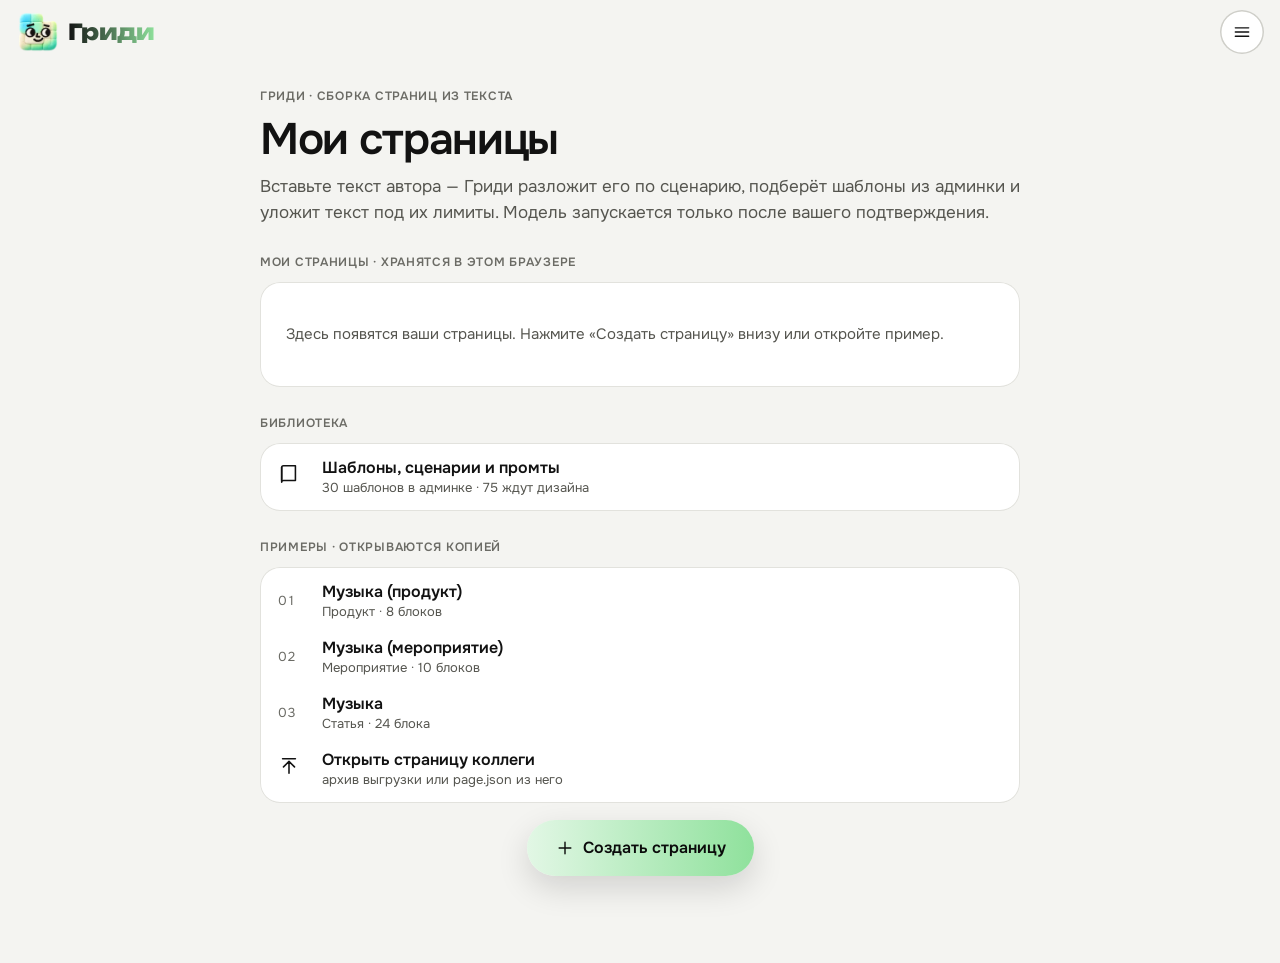
==== commit b10648ec: "Гриди и Нави — пилот Co-Authored-By: Claude Opus 5.5 <noreply@anthropic.com> Claude-Session: https:/" ====
--- a/index.html
+++ b/index.html
@@ -2,6709 +2,45 @@
 <html lang="ru">
 <head>
 <meta charset="utf-8">
-<meta name="viewport" content="width=device-width, initial-scale=1">
-<title>Нави и Гриди</title>
+<meta name="viewport" content="width=device-width,initial-scale=1">
+<title>Гриди</title>
+<meta name="description" content="Гриди собирает страницу из текста автора по сценарию и шаблонам гриды: текст, wireframe, ТЗ на графику и JSON для админки из одного источника.">
+<link rel="icon" href="data:image/svg+xml,%3Csvg xmlns='http://www.w3.org/2000/svg' viewBox='0 0 22 22'%3E%3Crect width='10' height='10' rx='3' fill='%2317201B'/%3E%3Crect x='12' width='10' height='10' rx='3' fill='%238FE19C'/%3E%3Crect y='12' width='10' height='10' rx='3' fill='%2317201B'/%3E%3Crect x='12' y='12' width='10' height='10' rx='3' fill='%2317201B'/%3E%3C/svg%3E">
 <link rel="preconnect" href="https://fonts.googleapis.com">
-<link href="https://fonts.googleapis.com/css2?family=Onest:wght@400;500;600;700&family=Unbounded:wght@600;700;800&family=Inter:wght@400;500;600;700&family=IBM+Plex+Mono:wght@400;500&display=swap" rel="stylesheet">
-<style id="kit">
-/* =========================================================
-   КИТ — один набор на оба инструмента.
-   Шапка · крошки · прогресс · иконки · бургер · кнопка внизу ·
-   меню · модалка · колонка · холст. Слои — как на медиа:
-   M/L дропдаун или модалка, S шторка с заголовком и ✕,
-   один слой, Esc, фокус возвращается.
-   ========================================================= */
-:root {
-  color-scheme: dark;
-  --k-bg: #000000; --k-surface: #111111; --k-surface-2: #181818; --k-sheet: #141414;
-  --k-line: #262626; --k-line-2: #3A3A3A; --k-hover: #1E1E1E;
-  --k-ink: #F2F2F2; --k-ink-2: #A8A8A8; --k-ink-3: #7C7C7C;
-  --k-dot: #1C1C1C; --k-bad: #FF7A7A;
-  --k-font: "Onest", "Inter", system-ui, -apple-system, sans-serif;
-  --k-font-wm: "Unbounded", "Onest", system-ui, sans-serif;
-  --k-col: 760px; --k-r-card: 20px; --k-r-ovl: 20px; --k-r-ctl: 22px; --k-h-ctl: 44px;
-  --k-h1: clamp(30px, 4.4vw, 44px);
-  --k-canvas: radial-gradient(var(--k-dot) 1px, transparent 1.3px) 0 0 / 24px 24px, var(--k-bg);
-  --t: 200ms; --ease: cubic-bezier(.2,.8,.2,1);
-  --navi: #F2357F; --gridi: #8FE19C;
-  --wm-from: #F4F4F4; --k-shadow: 0 24px 60px rgba(0,0,0,.7); --k-cta-shadow: 0 12px 40px rgba(0,0,0,.6);
-  --acc: #F2F2F2; --acc-soft: #F4F4F4;
-}
-:root[data-scheme="light"] {
-  color-scheme: light;
-  --k-bg: #F4F4F1; --k-surface: #FFFFFF; --k-surface-2: #EEEEEA; --k-sheet: #FFFFFF;
-  --k-line: #E2E2DD; --k-line-2: #CFCFC9; --k-hover: #EAEAE6;
-  --k-ink: #121212; --k-ink-2: #55554F; --k-ink-3: #6B6B65;
-  --k-dot: #D9D9D3; --k-bad: #C0362C;
-  --wm-from: #121212; --k-shadow: 0 24px 60px rgba(0,0,0,.16); --k-cta-shadow: 0 12px 32px rgba(0,0,0,.14);
-}
+<link rel="preconnect" href="https://fonts.gstatic.com" crossorigin>
+<link href="https://fonts.googleapis.com/css2?family=Onest:wght@400;500;600;700&family=Unbounded:wght@700;800&family=Literata:opsz,wght@7..72,400;7..72,600&display=swap" rel="stylesheet">
+<link rel="stylesheet" href="app/css/app.css">
+</head>
+<body>
+<header class="bar" id="top"></header>
+<div class="view" id="view"></div>
+<div class="cta-wrap" id="ctaWrap" hidden><button class="cta" id="cta" type="button"></button></div>
 
-</style>
-<style id="hub-css">
-:root, .tile:not(:is(.site, .gr, .nvr) *) { --acc-grad: linear-gradient(90deg, var(--wm-from) 0%, var(--acc) 100%); --cta-grad: linear-gradient(90deg, #F4F4F4 0%, var(--acc) 100%); }
-:root[data-scheme="light"], :root[data-scheme="light"] .tile:not(:is(.site, .gr, .nvr) *) { --cta-grad: linear-gradient(90deg, var(--acc-soft) 0%, var(--acc) 100%); }
-[data-tool="navi"], .tile--navi:not(:is(.site, .gr, .nvr) *) { --acc: #F2357F; --acc-soft: #FFD6E5; }
-[data-tool="gridi"], .tile--gridi:not(:is(.site, .gr, .nvr) *) { --acc: #8FE19C; --acc-soft: #E2F7E5; }
-:root[data-scheme="light"][data-tool="gridi"] .ck:not(:is(.site, .gr, .nvr) *) { color: #0B0B0B; }
-* { box-sizing: border-box; margin: 0; padding: 0; }
-html, body { height: 100%; }
-body { background: var(--k-bg); color: var(--k-ink); font-family: var(--k-font); -webkit-font-smoothing: antialiased; overflow: hidden; }
-button, input, textarea { font: inherit; color: inherit; }
-button { background: none; border: 0; cursor: pointer; }
-a { color: inherit; text-decoration: none; }
-:focus-visible { outline: 2px solid var(--k-ink); outline-offset: 2px; border-radius: 12px; }
-.sr:not(:is(.site, .gr, .nvr) *) { position: absolute; width: 1px; height: 1px; overflow: hidden; clip: rect(0 0 0 0); white-space: nowrap; }
-svg { flex-shrink: 0; }
-.hub:not(:is(.site, .gr, .nvr) *) { display: grid; grid-template-rows: auto 1fr; height: 100%; }
-.hub.is-home:not(:is(.site, .gr, .nvr) *) { grid-template-rows: 1fr; }
-[hidden] { display: none !important; }
-.hub.is-home .bar:not(:is(.site, .gr, .nvr) *) { display: none; }
-.bar:not(:is(.site, .gr, .nvr) *) { display: grid; grid-template-columns: minmax(0, 1fr) auto minmax(0, 1fr); grid-template-areas: "l m r"; align-items: center; gap: 12px; min-height: 64px; padding: 0 16px; background: var(--k-bg); position: relative; z-index: 20; }
-.bar__l:not(:is(.site, .gr, .nvr) *) { grid-area: l; display: flex; align-items: center; gap: 12px; min-width: 0; }
-.bar__m:not(:is(.site, .gr, .nvr) *) { grid-area: m; display: flex; justify-content: center; }
-.bar__r:not(:is(.site, .gr, .nvr) *) { grid-area: r; display: flex; align-items: center; justify-content: flex-end; gap: 8px; }
-.mark:not(:is(.site, .gr, .nvr) *) { width: var(--k-h-ctl); height: var(--k-h-ctl); border-radius: 50%; display: grid; place-items: center; flex-shrink: 0; }
-.mark img:not(:is(.site, .gr, .nvr) *) { width: 40px; height: 40px; object-fit: contain; }
-.mark:hover:not(:is(.site, .gr, .nvr) *) { background: var(--k-hover); }
-.wm:not(:is(.site, .gr, .nvr) *) { font-family: var(--k-font-wm); font-weight: 800; letter-spacing: -.03em; background: var(--acc-grad); -webkit-background-clip: text; background-clip: text; color: transparent; }
-.bar .wm:not(:is(.site, .gr, .nvr) *) { font-size: 22px; line-height: 1; }
-.crumbs:not(:is(.site, .gr, .nvr) *) { display: flex; align-items: center; gap: 6px; min-width: 0; font-size: 15px; }
-.crumbs a:not(:is(.site, .gr, .nvr) *) { color: var(--k-ink-2); white-space: nowrap; padding: 10px 2px; }
-.crumbs a:hover:not(:is(.site, .gr, .nvr) *) { color: var(--k-ink); }
-.crumbs i:not(:is(.site, .gr, .nvr) *) { color: var(--k-ink-3); font-style: normal; }
-.crumbs b:not(:is(.site, .gr, .nvr) *) { font-weight: 600; white-space: nowrap; overflow: hidden; text-overflow: ellipsis; min-width: 0; }
-.crumbs .s:not(:is(.site, .gr, .nvr) *) { display: none; }
-.bar__l .sep:not(:is(.site, .gr, .nvr) *) { font-style: normal; color: var(--k-ink-3); font-size: 15px; }
-.bar__l .wm:not(:is(.site, .gr, .nvr) *) { flex-shrink: 0; }
-.ttl:not(:is(.site, .gr, .nvr) *) { font-size: 15px; font-weight: 600; white-space: nowrap; overflow: hidden; text-overflow: ellipsis; min-width: 0; }
-.pill:not(:is(.site, .gr, .nvr) *) { height: var(--k-h-ctl); border-radius: var(--k-r-ctl); background: var(--k-surface); box-shadow: inset 0 0 0 1.5px var(--k-line-2); display: inline-flex; align-items: center; }
-.seg:not(:is(.site, .gr, .nvr) *) { padding: 4px; gap: 2px; }
-.seg a:not(:is(.site, .gr, .nvr) *), .seg button:not(:is(.site, .gr, .nvr) *) { height: 36px; padding: 0 16px; border-radius: 18px; display: inline-flex; align-items: center; font-size: 14px; font-weight: 600; color: var(--k-ink-2); white-space: nowrap; }
-.seg a:not([aria-current]):hover:not(:is(.site, .gr, .nvr) *) { color: var(--k-ink); }
-.seg [aria-current="page"]:not(:is(.site, .gr, .nvr) *) { background: var(--k-ink); color: var(--k-bg); }
-.seg [aria-disabled="true"]:not(:is(.site, .gr, .nvr) *) { opacity: .45; cursor: default; }
-.ib:not(:is(.site, .gr, .nvr) *) { width: var(--k-h-ctl); height: var(--k-h-ctl); border-radius: 50%; display: grid; place-items: center; background: var(--k-surface); box-shadow: inset 0 0 0 1.5px var(--k-line-2); position: relative; }
-.ib:hover:not(:is(.site, .gr, .nvr) *) { background: var(--k-hover); }
-.ib[aria-expanded="true"]:not(:is(.site, .gr, .nvr) *) { background: var(--k-ink); color: var(--k-bg); }
-.ib svg:not(:is(.site, .gr, .nvr) *) { width: 20px; height: 20px; }
-@media (hover: hover) {
-  .ib[data-tip]:hover:not(:is(.site, .gr, .nvr) *)::after { content: attr(data-tip); position: absolute; top: calc(100% + 8px); right: 0; white-space: nowrap; background: var(--k-ink); color: var(--k-bg); font-size: 12px; font-weight: 600; padding: 5px 10px; border-radius: 12px; pointer-events: none; z-index: 5; }
-}
-.prog:not(:is(.site, .gr, .nvr) *) { display: flex; align-items: center; gap: 10px; font-size: 13px; color: var(--k-ink-2); font-variant-numeric: tabular-nums; white-space: nowrap; }
-.prog i:not(:is(.site, .gr, .nvr) *) { width: 96px; height: 4px; border-radius: 2px; background: var(--k-line-2); overflow: hidden; }
-.prog i b:not(:is(.site, .gr, .nvr) *) { display: block; height: 100%; background: var(--acc-grad); border-radius: 2px; }
-.hstage:not(:is(.site, .gr, .nvr) *) { position: relative; min-height: 0; }
-.hstage > .nvr:not(:is(.site, .gr, .nvr) *) { overflow: hidden; }
-.hstage[data-cta] > .nvr:not(:is(.site, .gr, .nvr) *) { bottom: 96px; }
-.hstage > [hidden]:not(:is(.site, .gr, .nvr) *) { display: none !important; }
-.view:not(:is(.site, .gr, .nvr) *) { position: absolute; inset: 0; overflow-y: auto; }
-.k-col:not(:is(.site, .gr, .nvr) *) { max-width: calc(var(--k-col) + 32px); margin: 0 auto; padding: 24px 16px 160px; display: flex; flex-direction: column; gap: 32px; }
-.k-head:not(:is(.site, .gr, .nvr) *) { display: flex; flex-direction: column; gap: 12px; }
-.k-eye:not(:is(.site, .gr, .nvr) *) { font-size: 12px; line-height: 16px; font-weight: 600; letter-spacing: .06em; text-transform: uppercase; color: var(--k-ink-3); }
-.k-h1:not(:is(.site, .gr, .nvr) *) { font-size: var(--k-h1); line-height: 1.05; font-weight: 600; letter-spacing: -.03em; text-wrap: balance; }
-.k-lead:not(:is(.site, .gr, .nvr) *) { font-size: 17px; line-height: 26px; color: var(--k-ink-2); text-wrap: pretty; }
-.k-sec:not(:is(.site, .gr, .nvr) *) { display: flex; flex-direction: column; gap: 12px; scroll-margin-top: 16px; }
-.k-card:not(:is(.site, .gr, .nvr) *) { background: var(--k-surface); box-shadow: inset 0 0 0 1px var(--k-line); border-radius: var(--k-r-card); }
-.k-list:not(:is(.site, .gr, .nvr) *) { list-style: none; padding: 6px; }
-.k-list li:not(:is(.site, .gr, .nvr) *) { position: relative; }
-.k-row:not(:is(.site, .gr, .nvr) *) { display: grid; grid-template-columns: 32px minmax(0, 1fr) auto; align-items: center; gap: 12px; min-height: 56px; padding: 8px 12px; border-radius: 14px; }
-.k-row:hover:not(:is(.site, .gr, .nvr) *) { background: var(--k-hover); }
-.k-row .n:not(:is(.site, .gr, .nvr) *) { font-size: 13px; color: var(--k-ink-3); font-variant-numeric: tabular-nums; }
-.k-row b:not(:is(.site, .gr, .nvr) *) { display: block; font-weight: 600; font-size: 16px; line-height: 22px; }
-.k-row small:not(:is(.site, .gr, .nvr) *) { display: block; color: var(--k-ink-2); font-size: 13px; line-height: 18px; }
-.k-row .ck:not(:is(.site, .gr, .nvr) *) { width: 24px; height: 24px; border-radius: 50%; display: grid; place-items: center; background: var(--acc); color: #0B0B0B; }
-.k-row .ck svg:not(:is(.site, .gr, .nvr) *) { width: 14px; height: 14px; }
-.k-row.has-x:not(:is(.site, .gr, .nvr) *) { padding-right: 60px; }
-.k-x:not(:is(.site, .gr, .nvr) *) { position: absolute; right: 12px; top: 50%; margin-top: -22px; width: 44px; height: 44px; border-radius: 50%; display: grid; place-items: center; color: var(--k-ink-2); }
-.k-x:hover:not(:is(.site, .gr, .nvr) *) { background: var(--k-surface-2); color: var(--k-ink); }
-.k-x svg:not(:is(.site, .gr, .nvr) *) { width: 18px; height: 18px; }
-.k-empty:not(:is(.site, .gr, .nvr) *) { padding: 20px; color: var(--k-ink-2); font-size: 15px; line-height: 22px; }
-.k-bar:not(:is(.site, .gr, .nvr) *) { height: 4px; border-radius: 2px; background: var(--k-line-2); overflow: hidden; max-width: 320px; }
-.k-bar b:not(:is(.site, .gr, .nvr) *) { display: block; height: 100%; background: var(--acc-grad); }
-.home:not(:is(.site, .gr, .nvr) *) { padding: 16px; display: grid; grid-template-columns: repeat(2, minmax(0, 1fr)); gap: 16px; min-height: 100%; align-content: center; max-width: 1400px; margin: 0 auto; }
-.tile:not(:is(.site, .gr, .nvr) *) { border-radius: 28px; background: var(--k-surface); box-shadow: inset 0 0 0 1px var(--k-line); padding: 32px 28px; display: flex; flex-direction: column; align-items: center; justify-content: center; gap: 6px; text-align: center; min-height: 440px; transition: box-shadow var(--t) var(--ease); }
-.tile:hover:not(:is(.site, .gr, .nvr) *) { box-shadow: inset 0 0 0 1.5px var(--k-line-2); }
-.tile img:not(:is(.site, .gr, .nvr) *) { width: clamp(88px, 10vw, 140px); height: auto; margin-bottom: -4px; }
-.tile .wm:not(:is(.site, .gr, .nvr) *) { font-size: clamp(56px, 10vw, 160px); line-height: .95; }
-.tile p:not(:is(.site, .gr, .nvr) *) { color: var(--k-ink-2); font-size: 16px; line-height: 24px; max-width: 400px; margin-top: 16px; }
-[data-tool="puti"], .tile--puti:not(:is(.site, .gr, .nvr) *) { --acc: #FFB547; --acc-soft: #FFE9C4; }
-.home .tile .wm:not(:is(.site, .gr, .nvr) *) { font-size: clamp(48px, 6.4vw, 112px); }
-.hstage[data-pt="build"] > .nvr:not(:is(.site, .gr, .nvr) *) { top: 72px; bottom: 96px; }
-.hstage[data-pt="run"] > .nvr:not(:is(.site, .gr, .nvr) *) { bottom: 96px; }
-.pstrip:not(:is(.site, .gr, .nvr) *) { position: absolute; left: 0; right: 0; top: 0; height: 72px; display: flex; align-items: center; gap: 6px; padding: 8px 16px; overflow-x: auto; scrollbar-width: none; z-index: 2; background: var(--k-bg); }
-.pstrip:not(:is(.site, .gr, .nvr) *)::-webkit-scrollbar { display: none; }
-.pstep:not(:is(.site, .gr, .nvr) *) { flex: none; display: flex; align-items: center; gap: 10px; min-height: 52px; padding: 6px 14px 6px 8px; border-radius: 16px; background: var(--k-surface); box-shadow: inset 0 0 0 1.5px var(--k-line-2); text-align: left; }
-.pstep:hover:not(:is(.site, .gr, .nvr) *) { background: var(--k-hover); }
-.pstep .n:not(:is(.site, .gr, .nvr) *) { width: 28px; height: 28px; border-radius: 50%; display: grid; place-items: center; background: var(--k-surface-2); font-size: 13px; font-weight: 600; flex: none; font-variant-numeric: tabular-nums; }
-.pstep b:not(:is(.site, .gr, .nvr) *) { display: block; font-size: 13px; line-height: 17px; font-weight: 600; white-space: nowrap; max-width: 210px; overflow: hidden; text-overflow: ellipsis; }
-.pstep small:not(:is(.site, .gr, .nvr) *) { display: block; font-size: 12px; line-height: 16px; color: var(--k-ink-2); white-space: nowrap; max-width: 210px; overflow: hidden; text-overflow: ellipsis; }
-.pstep[aria-current="step"]:not(:is(.site, .gr, .nvr) *) { box-shadow: inset 0 0 0 2px var(--acc); }
-.pstep[aria-current="step"] .n:not(:is(.site, .gr, .nvr) *) { background: var(--acc); color: #0B0B0B; }
-.parr:not(:is(.site, .gr, .nvr) *) { flex: none; color: var(--k-ink-3); font-size: 15px; }
-.kpis:not(:is(.site, .gr, .nvr) *) { display: grid; grid-template-columns: repeat(auto-fit, minmax(150px, 1fr)); gap: 12px; }
-.kpis div:not(:is(.site, .gr, .nvr) *) { padding: 16px; border-radius: var(--k-r-card); background: var(--k-surface); box-shadow: inset 0 0 0 1px var(--k-line); }
-.kpis b:not(:is(.site, .gr, .nvr) *) { display: block; font-size: 26px; line-height: 32px; font-weight: 600; font-variant-numeric: tabular-nums; }
-.kpis span:not(:is(.site, .gr, .nvr) *) { font-size: 13px; line-height: 18px; color: var(--k-ink-2); }
-.ovl .kpis div:not(:is(.site, .gr, .nvr) *) { background: var(--k-surface-2); }
-.warnline:not(:is(.site, .gr, .nvr) *) { padding: 14px 16px; border-radius: 16px; background: var(--k-surface-2); box-shadow: inset 3px 0 0 var(--acc); font-size: 15px; line-height: 22px; }
-.lnk:not(:is(.site, .gr, .nvr) *) { font-weight: 600; color: var(--k-ink); text-decoration: underline; text-underline-offset: 3px; padding: 10px 2px; }
-.wip:not(:is(.site, .gr, .nvr) *) { display: inline-flex; align-items: center; height: 24px; padding: 0 10px; border-radius: 12px; box-shadow: inset 0 0 0 1.5px var(--k-ink-3); color: var(--k-ink); font-size: 12px; line-height: 1; font-weight: 700; letter-spacing: .06em; text-transform: uppercase; white-space: nowrap; flex: none; }
-.wip--tile:not(:is(.site, .gr, .nvr) *) { height: 30px; padding: 0 14px; font-size: 13px; margin-bottom: 18px; }
-.oi .wip:not(:is(.site, .gr, .nvr) *) { flex: none; width: 36px; justify-content: center; padding: 0; font-size: 10px; letter-spacing: .02em; }
-.toast .ta:not(:is(.site, .gr, .nvr) *) { height: 32px; padding: 0 12px; border-radius: 16px; background: rgba(127,127,127,.25); font-size: 13px; font-weight: 600; }
-@media (max-width: 719.98px) {
-  .hstage[data-pt="build"] > .nvr:not(:is(.site, .gr, .nvr) *) { top: 68px; }
-  .pstrip:not(:is(.site, .gr, .nvr) *) { height: 68px; }
-}
-.cta-wrap:not(:is(.site, .gr, .nvr) *) { position: fixed; left: 0; right: 0; bottom: calc(env(safe-area-inset-bottom, 0px) + 24px); display: flex; justify-content: center; pointer-events: none; z-index: 30; padding: 0 16px; }
-.cta:not(:is(.site, .gr, .nvr) *) { pointer-events: auto; height: 56px; min-width: 220px; padding: 0 28px; border-radius: 28px; background: var(--cta-grad); color: #0B0B0B; font-weight: 600; font-size: 16px; display: inline-flex; align-items: center; justify-content: center; gap: 8px; box-shadow: var(--k-cta-shadow); transition: transform var(--t) var(--ease), opacity var(--t); }
-.cta:hover:not(:is(.site, .gr, .nvr) *) { transform: translateY(-1px); }
-.cta[aria-disabled="true"]:not(:is(.site, .gr, .nvr) *) { opacity: .5; cursor: default; transform: none; }
-.cta svg:not(:is(.site, .gr, .nvr) *) { width: 20px; height: 20px; }
-.ovl-bg:not(:is(.site, .gr, .nvr) *) { position: fixed; inset: 0; z-index: 50; }
-.ovl-bg.is-dim:not(:is(.site, .gr, .nvr) *) { background: rgba(0,0,0,.6); animation: fade var(--t); }
-@keyframes fade{ from { opacity: 0; } }
-.ovl:not(:is(.site, .gr, .nvr) *) { position: fixed; z-index: 51; background: var(--k-sheet); border-radius: var(--k-r-ovl); box-shadow: 0 0 0 1px var(--k-line-2), var(--k-shadow); max-height: calc(100% - 32px); overflow-y: auto; animation: ovlIn var(--t) var(--ease); }
-@keyframes ovlIn{ from { opacity: 0; transform: translateY(-6px); } }
-.ovl--menu:not(:is(.site, .gr, .nvr) *) { padding: 8px; width: 300px; }
-.ovl--modal:not(:is(.site, .gr, .nvr) *) { left: 50%; top: 50%; transform: translate(-50%, -50%); width: min(560px, calc(100% - 32px)); animation: fade var(--t); }
-.ovl.is-sheet:not(:is(.site, .gr, .nvr) *) { left: 0; right: 0; bottom: 0; top: auto; transform: none; width: auto; max-height: calc(100% - 24px); border-radius: 24px 24px 0 0; padding: 0 8px calc(16px + env(safe-area-inset-bottom, 0px)); animation: sheetIn 240ms var(--ease); }
-@keyframes sheetIn{ from { transform: translateY(100%); } }
-.ovl__handle:not(:is(.site, .gr, .nvr) *) { display: none; width: 40px; height: 4px; border-radius: 2px; background: var(--k-line-2); margin: 8px auto 0; }
-.ovl.is-sheet .ovl__handle:not(:is(.site, .gr, .nvr) *) { display: block; }
-.ovl__head:not(:is(.site, .gr, .nvr) *) { display: flex; align-items: center; justify-content: space-between; gap: 12px; padding: 16px 12px 4px 24px; }
-.ovl--menu:not(.is-sheet) .ovl__head:not(:is(.site, .gr, .nvr) *) { display: none; }
-.ovl.is-sheet .ovl__head:not(:is(.site, .gr, .nvr) *) { padding: 4px 4px 4px 16px; }
-.ovl__head h2:not(:is(.site, .gr, .nvr) *) { font-size: 20px; line-height: 26px; font-weight: 600; letter-spacing: -.01em; }
-.ovl.is-sheet .ovl__head h2:not(:is(.site, .gr, .nvr) *) { font-size: 17px; }
-.ovl__body:not(:is(.site, .gr, .nvr) *) { padding: 8px 24px 24px; }
-.ovl--menu .ovl__body:not(:is(.site, .gr, .nvr) *), .ovl.is-sheet.ovl--menu .ovl__body:not(:is(.site, .gr, .nvr) *) { padding: 0; }
-.ovl.is-sheet .ovl__body:not(:is(.site, .gr, .nvr) *) { padding: 8px 12px 8px; }
-.x:not(:is(.site, .gr, .nvr) *) { width: 44px; height: 44px; border-radius: 50%; display: grid; place-items: center; }
-.x:hover:not(:is(.site, .gr, .nvr) *) { background: var(--k-hover); }
-.x svg:not(:is(.site, .gr, .nvr) *) { width: 20px; height: 20px; }
-.og:not(:is(.site, .gr, .nvr) *) { font-size: 12px; line-height: 16px; font-weight: 600; letter-spacing: .06em; text-transform: uppercase; color: var(--k-ink-3); padding: 12px 12px 6px; }
-.og:first-child:not(:is(.site, .gr, .nvr) *) { padding-top: 6px; }
-.oi:not(:is(.site, .gr, .nvr) *) { display: flex; align-items: center; gap: 12px; width: 100%; min-height: 48px; padding: 6px 12px; border-radius: 12px; text-align: left; font-size: 15px; line-height: 20px; }
-.oi:hover:not(:is(.site, .gr, .nvr) *), .oi:focus-visible:not(:is(.site, .gr, .nvr) *) { background: var(--k-hover); }
-.oi img:not(:is(.site, .gr, .nvr) *) { width: 32px; height: 32px; object-fit: contain; }
-.oi > svg:not(:is(.site, .gr, .nvr) *) { width: 20px; height: 20px; color: var(--k-ink-2); }
-.oi span:not(:is(.site, .gr, .nvr) *) { flex: 1; min-width: 0; }
-.oi small:not(:is(.site, .gr, .nvr) *) { display: block; color: var(--k-ink-2); font-size: 13px; line-height: 18px; }
-.oi .ck:not(:is(.site, .gr, .nvr) *) { flex: 0 0 auto; color: var(--k-ink); }
-.oi .ck svg:not(:is(.site, .gr, .nvr) *) { width: 18px; height: 18px; }
-.osep:not(:is(.site, .gr, .nvr) *) { height: 1px; background: var(--k-line); margin: 6px 4px; }
-.f:not(:is(.site, .gr, .nvr) *) { display: flex; flex-direction: column; gap: 20px; }
-.fld:not(:is(.site, .gr, .nvr) *) { display: flex; flex-direction: column; gap: 8px; border: 0; }
-.fld > span:not(:is(.site, .gr, .nvr) *), .fld legend:not(:is(.site, .gr, .nvr) *) { font-size: 14px; font-weight: 600; display: flex; justify-content: space-between; gap: 12px; margin-bottom: 0; }
-.fld legend:not(:is(.site, .gr, .nvr) *) { margin-bottom: 8px; }
-.fld em:not(:is(.site, .gr, .nvr) *) { font-style: normal; font-weight: 400; color: var(--k-ink-3); font-variant-numeric: tabular-nums; }
-.inp:not(:is(.site, .gr, .nvr) *) { height: 48px; border-radius: 14px; background: var(--k-surface); box-shadow: inset 0 0 0 1.5px var(--k-line-2); border: 0; padding: 0 16px; font-size: 16px; width: 100%; }
-textarea.inp:not(:is(.site, .gr, .nvr) *) { height: auto; min-height: 168px; padding: 12px 16px; line-height: 1.5; resize: vertical; }
-.inp:focus:not(:is(.site, .gr, .nvr) *) { outline: none; box-shadow: inset 0 0 0 2px var(--k-ink); }
-.inp:not(:is(.site, .gr, .nvr) *)::placeholder { color: var(--k-ink-3); }
-.inp[aria-invalid="true"]:not(:is(.site, .gr, .nvr) *) { box-shadow: inset 0 0 0 2px var(--k-bad); }
-.ferr:not(:is(.site, .gr, .nvr) *) { color: var(--k-bad); font-size: 13px; line-height: 18px; }
-.chips:not(:is(.site, .gr, .nvr) *) { display: flex; flex-wrap: wrap; gap: 8px; }
-.chip:not(:is(.site, .gr, .nvr) *) { height: 40px; padding: 0 16px; border-radius: 20px; box-shadow: inset 0 0 0 1.5px var(--k-line-2); font-size: 14px; font-weight: 500; }
-.chip:hover:not(:is(.site, .gr, .nvr) *) { background: var(--k-hover); }
-.chip[aria-pressed="true"]:not(:is(.site, .gr, .nvr) *) { background: var(--k-ink); color: var(--k-bg); box-shadow: none; }
-.note:not(:is(.site, .gr, .nvr) *) { font-size: 13px; line-height: 19px; color: var(--k-ink-2); }
-.acts-row:not(:is(.site, .gr, .nvr) *) { display: flex; justify-content: flex-end; gap: 8px; flex-wrap: wrap; }
-.btn:not(:is(.site, .gr, .nvr) *) { height: 48px; padding: 0 22px; border-radius: 24px; font-weight: 600; font-size: 15px; display: inline-flex; align-items: center; justify-content: center; gap: 8px; }
-.btn--1:not(:is(.site, .gr, .nvr) *) { background: var(--cta-grad); color: #0B0B0B; }
-.btn--2:not(:is(.site, .gr, .nvr) *) { box-shadow: inset 0 0 0 1.5px var(--k-line-2); }
-.btn--2:hover:not(:is(.site, .gr, .nvr) *) { background: var(--k-hover); }
-.btn[aria-disabled="true"]:not(:is(.site, .gr, .nvr) *) { opacity: .5; cursor: default; }
-.btn svg:not(:is(.site, .gr, .nvr) *) { width: 18px; height: 18px; }
-.btn small:not(:is(.site, .gr, .nvr) *) { font-weight: 500; font-size: 12px; opacity: .7; }
-.ovl--modal:has(.gaps):not(:is(.site, .gr, .nvr) *), .ovl--modal:has(.logr):not(:is(.site, .gr, .nvr) *), .ovl--modal:has(.plog):not(:is(.site, .gr, .nvr) *), .ovl--modal:has(.k-list):not(:is(.site, .gr, .nvr) *) { width: min(720px, calc(100% - 32px)); }
-.gaps:not(:is(.site, .gr, .nvr) *) { padding: 6px; }
-.gaps .k-row:not(:is(.site, .gr, .nvr) *) { grid-template-columns: 32px minmax(0,1fr); }
-.gaps .k-row:has(> .btn):not(:is(.site, .gr, .nvr) *) { grid-template-columns: 32px minmax(0,1fr) auto; }
-.gaps .k-row > .btn:not(:is(.site, .gr, .nvr) *) { height: 36px; padding: 0 12px; font-size: 14px; white-space: nowrap; }
-.plog:not(:is(.site, .gr, .nvr) *) { padding: 14px 16px; max-height: 55vh; overflow: auto; font: 12px/1.5 ui-monospace, Menlo, monospace; white-space: pre-wrap; overflow-wrap: anywhere; color: var(--k-ink-2); }
-.logr:not(:is(.site, .gr, .nvr) *) { padding: 12px 16px; }
-.logr summary:not(:is(.site, .gr, .nvr) *) { cursor: pointer; display: flex; flex-direction: column; gap: 2px; }
-.logr small:not(:is(.site, .gr, .nvr) *) { color: var(--k-ink-2); font-size: 13px; }
-.logr pre:not(:is(.site, .gr, .nvr) *) { margin-top: 4px; max-height: 260px; overflow: auto; background: var(--k-surface-2); border-radius: 12px; padding: 12px; font: 12px/1.5 ui-monospace, Menlo, monospace; white-space: pre-wrap; overflow-wrap: anywhere; }
-.k-pad:not(:is(.site, .gr, .nvr) *) { padding: 20px; display: flex; flex-direction: column; gap: 6px; font-size: 15px; line-height: 22px; color: var(--k-ink-2); }
-.k-pad b:not(:is(.site, .gr, .nvr) *) { color: var(--k-ink); font-size: 16px; }
-.stt:not(:is(.site, .gr, .nvr) *) { font-size: 12px; font-weight: 600; white-space: nowrap; padding: 4px 10px; border-radius: 12px; background: var(--k-surface-2); color: var(--k-ink); }
-.stt--ok:not(:is(.site, .gr, .nvr) *)::before { content: "✓ "; }
-.stt--check:not(:is(.site, .gr, .nvr) *)::before { content: "? "; }
-.stt--diff:not(:is(.site, .gr, .nvr) *)::before { content: "≠ "; }
-.stt--diff:not(:is(.site, .gr, .nvr) *) { color: var(--k-bad); }
-.rl .k-row:not(:is(.site, .gr, .nvr) *) { grid-template-columns: 64px minmax(0, 1fr) auto; }
-.clist:not(:is(.site, .gr, .nvr) *) { padding-left: 20px; color: var(--k-ink-2); font-size: 15px; line-height: 22px; display: flex; flex-direction: column; gap: 4px; }
-.cost:not(:is(.site, .gr, .nvr) *) { height: 28px; padding: 0 12px; border-radius: 14px; background: var(--k-surface-2); font-size: 12px; font-weight: 600; display: inline-flex; align-items: center; color: var(--k-ink-2); }
-.chk:not(:is(.site, .gr, .nvr) *) { display: flex; align-items: center; gap: 10px; font-size: 14px; min-height: 44px; cursor: pointer; }
-.chk input:not(:is(.site, .gr, .nvr) *) { width: 20px; height: 20px; accent-color: var(--k-ink); }
-.ovl--menu.is-wide:not(:is(.site, .gr, .nvr) *) { width: 360px; }
-.mchips:not(:is(.site, .gr, .nvr) *) { padding: 0 8px 4px; }
-.mchips .chip:not(:is(.site, .gr, .nvr) *) { height: 44px; }
-.chip[aria-pressed="true"]:not(:is(.site, .gr, .nvr) *) { pointer-events: auto; }
-.oi .swi:not(:is(.site, .gr, .nvr) *) { flex: none; width: 36px; height: 22px; border-radius: 11px; background: var(--k-line-2); position: relative; transition: background var(--t); }
-.oi .swi:not(:is(.site, .gr, .nvr) *)::after { content: ""; position: absolute; top: 3px; left: 3px; width: 16px; height: 16px; border-radius: 50%; background: var(--k-bg); transition: left var(--t) var(--ease); }
-.oi[aria-checked="true"] .swi:not(:is(.site, .gr, .nvr) *) { background: var(--k-ink); }
-.oi[aria-checked="true"] .swi:not(:is(.site, .gr, .nvr) *)::after { left: 17px; }
-.sres:not(:is(.site, .gr, .nvr) *) { display: flex; flex-direction: column; gap: 2px; margin-top: 8px; min-height: 120px; }
-.sres .oi b:not(:is(.site, .gr, .nvr) *) { font-weight: 600; }
-.sres mark:not(:is(.site, .gr, .nvr) *) { background: none; color: var(--k-ink); text-decoration: underline; text-underline-offset: 3px; }
-.ovl--modal:has(.sres):not(:is(.site, .gr, .nvr) *) { top: 12vh; transform: translateX(-50%); }
-.ovl.is-sheet:has(.sres):not(:is(.site, .gr, .nvr) *) { top: 24px; transform: none; }
-.toast:not(:is(.site, .gr, .nvr) *) { display: flex; align-items: center; gap: 10px; }
-.toast button:not(:is(.site, .gr, .nvr) *) { height: 32px; padding: 0 12px; border-radius: 16px; background: rgba(127,127,127,.25); font-size: 13px; font-weight: 600; }
-.own:not(:is(.site, .gr, .nvr) *) { display: flex; flex-direction: column; gap: 10px; padding: 16px; border-radius: 16px; background: var(--k-surface); box-shadow: inset 0 0 0 1px var(--k-line); }
-.own__h:not(:is(.site, .gr, .nvr) *) { font-size: 14px; font-weight: 600; }
-.steps:not(:is(.site, .gr, .nvr) *) { padding-left: 22px; display: flex; flex-direction: column; gap: 10px; font-size: 14px; line-height: 20px; color: var(--k-ink-2); }
-.steps li:not(:is(.site, .gr, .nvr) *)::marker { color: var(--k-ink-3); font-variant-numeric: tabular-nums; }
-.steps .btn:not(:is(.site, .gr, .nvr) *) { height: 44px; }
-.steps .inp:not(:is(.site, .gr, .nvr) *) { display: block; }
-.spin:not(:is(.site, .gr, .nvr) *) { width: 16px; height: 16px; border-radius: 50%; border: 2px solid currentColor; border-right-color: transparent; animation: spin .8s linear infinite; }
-@keyframes spin{ to { transform: rotate(360deg); } }
-.toast:not(:is(.site, .gr, .nvr) *) { position: fixed; left: 50%; bottom: calc(env(safe-area-inset-bottom, 0px) + 96px); transform: translateX(-50%); z-index: 60; min-height: 44px; padding: 12px 18px; border-radius: 22px; background: var(--k-ink); color: var(--k-bg); font-size: 14px; font-weight: 600; max-width: calc(100% - 32px); }
-@media (max-width: 719.98px) {
-  .ovl--menu.is-wide:not(:is(.site, .gr, .nvr) *) { width: auto; }
-  .bar:not(:is(.site, .gr, .nvr) *) { grid-template-columns: minmax(0, 1fr) auto; grid-template-areas: "l r" "m m"; gap: 4px 8px; padding: 8px 12px; min-height: 60px; }
-  .bar__m:empty:not(:is(.site, .gr, .nvr) *) { display: none; }
-  .bar__m .seg:not(:is(.site, .gr, .nvr) *) { width: 100%; }
-  .bar__m .seg > *:not(:is(.site, .gr, .nvr) *) { flex: 1; justify-content: center; }
-  .bar__l:not(:is(.site, .gr, .nvr) *) { gap: 4px; }
-  .crumbs .l:not(:is(.site, .gr, .nvr) *) { display: none; }
-  .crumbs .s:not(:is(.site, .gr, .nvr) *) { display: inline-flex; align-items: center; gap: 2px; min-width: 0; }
-  .crumbs .s a:not(:is(.site, .gr, .nvr) *) { display: flex; flex-direction: column; padding: 4px 0; min-width: 0; }
-  .crumbs .s small:not(:is(.site, .gr, .nvr) *) { font-size: 12px; line-height: 16px; color: var(--k-ink-2); }
-  .crumbs .s span:not(:is(.site, .gr, .nvr) *) { font-size: 15px; line-height: 20px; font-weight: 600; color: var(--k-ink); white-space: nowrap; overflow: hidden; text-overflow: ellipsis; }
-  .prog i:not(:is(.site, .gr, .nvr) *) { display: none; }
-  .home:not(:is(.site, .gr, .nvr) *) { grid-template-columns: 1fr; align-content: start; }
-  .tile:not(:is(.site, .gr, .nvr) *) { min-height: 300px; padding: 24px 20px; }
-  .cta:not(:is(.site, .gr, .nvr) *) { width: 100%; }
-  .k-col:not(:is(.site, .gr, .nvr) *) { padding-top: 16px; }
-}
-@media (prefers-reduced-motion: reduce) {
-  *, *::before, *::after { animation-duration: 1ms !important; transition-duration: 1ms !important; }
-}
-.gflash:not(:is(.site, .gr, .nvr) *) { position: fixed; z-index: 9000; pointer-events: none; border-radius: 10px; outline: 2px solid #2A72F8; background: rgba(42,114,248,.08); animation: gflash 2.6s ease-out forwards; }
-.gflash b:not(:is(.site, .gr, .nvr) *) { position: absolute; left: 0; top: -22px; font: 600 11px/16px ui-monospace, Menlo, monospace; letter-spacing: 0; color: #fff; background: #2A72F8; padding: 2px 6px; border-radius: 4px; white-space: nowrap; }
-@keyframes gflash{ 0%, 70% { opacity: 1; } 100% { opacity: 0; } }
-.k-note:not(:is(.site, .gr, .nvr) *) { font-size: 14px; line-height: 20px; color: var(--k-ink-2); margin: 0 0 12px; }
-.k-note .mut:not(:is(.site, .gr, .nvr) *), .crs .mut:not(:is(.site, .gr, .nvr) *) { color: var(--k-ink-3); }
-.crs:not(:is(.site, .gr, .nvr) *) { list-style: none; margin: 0; padding: 0; overflow: hidden; }
-.crs > li.cr:not(:is(.site, .gr, .nvr) *) { display: grid; grid-template-columns: 84px minmax(0, 1fr) auto; gap: 12px; align-items: start; padding: 14px 16px; border-radius: 0; box-shadow: none; border: 0; margin: 0; }
-.crs > li.cr + li.cr:not(:is(.site, .gr, .nvr) *) { border-top: 1px solid var(--k-line); }
-.cr__id code:not(:is(.site, .gr, .nvr) *) { font: 600 12px/18px var(--k-mono, ui-monospace, monospace); display: block; }
-.cr__id em:not(:is(.site, .gr, .nvr) *) { font-style: normal; font-size: 11px; letter-spacing: .04em; text-transform: uppercase; color: var(--k-bad); }
-.cr__t b:not(:is(.site, .gr, .nvr) *) { display: block; font-weight: 500; font-size: 15px; line-height: 21px; }
-.cr__t small:not(:is(.site, .gr, .nvr) *) { display: block; color: var(--k-ink-2); font-size: 13px; line-height: 18px; margin-top: 2px; }
-.cr__t .bad:not(:is(.site, .gr, .nvr) *) { color: var(--k-bad); }
-.cr__t .inp--s:not(:is(.site, .gr, .nvr) *) { height: 40px; font-size: 14px; margin-top: 8px; border-radius: 12px; }
-.cr.is-bad:not(:is(.site, .gr, .nvr) *) { background: color-mix(in srgb, var(--k-bad) 7%, transparent); }
-.cr.is-ok .cr__t b:not(:is(.site, .gr, .nvr) *) { color: var(--k-ink-2); }
-.mk:not(:is(.site, .gr, .nvr) *) { display: inline-flex; padding: 3px; gap: 2px; border-radius: 16px; background: var(--k-surface-2); }
-.mk button:not(:is(.site, .gr, .nvr) *) { height: 30px; padding: 0 12px; border-radius: 13px; font-size: 13px; font-weight: 600; color: var(--k-ink-2); }
-.mk button:hover:not(:is(.site, .gr, .nvr) *) { color: var(--k-ink); }
-.mk button[aria-pressed="true"][data-st="ok"]:not(:is(.site, .gr, .nvr) *) { background: var(--k-surface); color: var(--k-ink); box-shadow: 0 1px 2px rgba(0,0,0,.12); }
-.mk button[aria-pressed="true"][data-st="bad"]:not(:is(.site, .gr, .nvr) *) { background: var(--k-bad); color: #fff; }
-.addiss:not(:is(.site, .gr, .nvr) *) { display: grid; grid-template-columns: minmax(0, 1fr) 220px auto; gap: 8px; padding: 8px; margin-top: 12px; }
-.addiss .inp:not(:is(.site, .gr, .nvr) *) { height: 44px; font-size: 15px; }
-.addiss .btn:not(:is(.site, .gr, .nvr) *) { height: 44px; }
-@media (max-width: 719.98px) {
-  .crs > li.cr:not(:is(.site, .gr, .nvr) *) { grid-template-columns: minmax(0, 1fr); gap: 6px; }
-  .crs > li.cr > :last-child:not(:is(.site, .gr, .nvr) *) { justify-self: start; }
-  .cr__id:not(:is(.site, .gr, .nvr) *) { display: flex; gap: 8px; align-items: baseline; }
-  .addiss:not(:is(.site, .gr, .nvr) *) { grid-template-columns: 1fr; }
-}
-.ovl--menu:not(.is-sheet):not(:is(.site, .gr, .nvr) *) { overscroll-behavior: contain; }
-.ovl.is-sheet:not(:is(.site, .gr, .nvr) *) { display: flex; flex-direction: column; overflow: hidden; }
-.ovl.is-sheet .ovl__body:not(:is(.site, .gr, .nvr) *) { overflow-y: auto; overscroll-behavior: contain; min-height: 0; flex: 1 1 auto; }
-.ovl.is-sheet .ovl__handle:not(:is(.site, .gr, .nvr) *) { flex-shrink: 0; cursor: grab; position: relative; }
-.ovl.is-sheet .ovl__handle:not(:is(.site, .gr, .nvr) *)::before { content: ""; position: absolute; inset: -12px -60px; }
-.ovl.is-sheet .ovl__head:not(:is(.site, .gr, .nvr) *) { flex-shrink: 0; cursor: grab; touch-action: none; }
-.ovl.is-sheet .ovl__handle:not(:is(.site, .gr, .nvr) *) { touch-action: none; }
-.fld2:not(:is(.site, .gr, .nvr) *) { display: grid; grid-template-columns: 1fr 1fr; gap: 12px; }
-.fld2[hidden]:not(:is(.site, .gr, .nvr) *) { display: none; }
-@media (max-width: 719.98px) {
-  .fld2:not(:is(.site, .gr, .nvr) *) { grid-template-columns: 1fr; }
-}
-.tagp:not(:is(.site, .gr, .nvr) *) { display: inline-block; margin-right: 6px; padding: 0 6px; border-radius: 999px; background: #F59E0B; color: #1A1A1A; font-size: 11px; line-height: 16px; font-weight: 600; }
-.pwrap:not(:is(.site, .gr, .nvr) *) { position: relative; flex: none; display: flex; }
-.pstep__x:not(:is(.site, .gr, .nvr) *) { position: absolute; top: -4px; right: -4px; width: 22px; height: 22px; border-radius: 50%; display: grid; place-items: center; background: var(--k-surface); box-shadow: inset 0 0 0 1.5px var(--k-line-2); color: var(--k-ink-2); opacity: 0; transition: opacity .15s; }
-.pstep__x svg:not(:is(.site, .gr, .nvr) *) { width: 12px; height: 12px; }
-.pwrap:hover .pstep__x:not(:is(.site, .gr, .nvr) *), .pstep__x:focus-visible:not(:is(.site, .gr, .nvr) *), .pwrap:focus-within .pstep__x:not(:is(.site, .gr, .nvr) *) { opacity: 1; }
-.pstep__x:hover:not(:is(.site, .gr, .nvr) *) { color: var(--k-ink); background: var(--k-hover); }
-@media (hover: none) {
-  .pstep__x:not(:is(.site, .gr, .nvr) *) { opacity: 1; }
-}
-.pstrip:not(:is(.site, .gr, .nvr) *) { padding-top: 12px; }
-</style>
-<style id="site-css">
-/* ===== Сайт: токены, компоненты, слои, темы, шаблоны админки — только внутри .site ===== */
-.site { font-family: var(--font-text); letter-spacing: var(--ls); color: var(--c-text-primary); -webkit-font-smoothing: antialiased; }
-.site button { letter-spacing: inherit; }
-.site :focus-visible { outline: 2px solid var(--c-focus); outline-offset: 2px; border-radius: 6px; }
-.site button.btn, .site a.btn, .site span.btn { display: inline-flex; align-items: center; justify-content: center; }
-.site .app { scrollbar-width: none; }
-.site.tpl--edit { container-type: inline-size; container-name: app; background: var(--c-bg-page); }
-.site .blk { position: relative; }
-.site .pv { padding: 28px 32px; display: flex; flex-direction: column; gap: 18px; }
-.site .pv h1, .site .pv h2, .site .pv h3, .site .pv h4 { margin: 0; text-wrap: balance; letter-spacing: -.025em; line-height: 1.1; color: var(--c-text-primary); font-weight: 600; }
-.site .pv .xl { font-family: var(--font-display); font-size: clamp(28px, 4.4cqw, 46px); }
-.site .pv .l { font-size: clamp(22px, 3.2cqw, 32px); }
-.site .pv .m { font-size: 19px; }
-.site .pv .s { font-size: 16px; }
-.site .pv p { margin: 0; color: var(--c-text-secondary); font-size: 15px; line-height: 1.5; max-width: 62ch; }
-.site .pv p.lead { font-size: 18px; line-height: 1.45; margin-top: 0; }
-.site .pv .promo { font-size: clamp(24px, 3.4cqw, 36px); font-weight: 600; letter-spacing: -.03em; max-width: 24ch; }
-.site .pv-badge { align-self: flex-start; font-size: 12px; font-weight: 600; background: var(--c-surface-transparent-secondary); color: var(--c-text-primary); padding: 4px 10px; border-radius: var(--r-pill); }
-.site .pv-btns { display: flex; gap: 8px; flex-wrap: wrap; }
-.site .pv-btn { display: inline-flex; align-items: center; height: var(--h-btn); padding: 0 16px; border-radius: var(--r-btn); background: var(--c-surface-solid-default); color: var(--c-text-inverse); font-weight: 600; font-size: 14px; }
-.site .pv-btn.ghost { background: var(--c-surface-transparent-secondary); color: var(--c-text-primary); }
-.site .pv-head { display: flex; flex-direction: column; gap: 12px; min-width: 0; flex: 1; }
-.site .pv-split { display: grid; grid-template-columns: 1.1fr 1fr; gap: 28px; align-items: center; }
-.site .pv-split.rev .pv-media { order: -1; }
-.site .pv-media { position: relative; width: 100%; max-width: 100%; border-radius: var(--r-card); overflow: hidden; background: repeating-linear-gradient(135deg, var(--c-surface-transparent-secondary) 0 10px, var(--c-surface-transparent-hover) 10px 20px); }
-.site .pv-media img { position: absolute; inset: 0; width: 100%; height: 100%; object-fit: cover; }
-.site .pv-media.gen { background: var(--c-surface-transparent-secondary); }
-.site .pv-icon { width: 44px; height: 44px; border-radius: 14px; background: var(--c-surface-transparent-secondary); display: grid; place-items: center; color: var(--c-text-primary); font-weight: 700; flex: none; }
-.site .pv-items { display: grid; gap: 14px; }
-.site .pv-card { background: var(--c-surface-transparent-hover); border-radius: var(--r-card); padding: 16px; display: flex; flex-direction: column; gap: 8px; min-width: 0; }
-.site .pv-card p { font-size: 14px; }
-.site .pv-card .meta { font-size: 12px; color: var(--c-text-secondary); font-weight: 600; }
-.site .pv-num { font-size: 36px; font-weight: 600; color: var(--c-text-primary); line-height: 1; }
-.site .pv-bul { list-style: none; margin: 0; padding: 0; display: flex; flex-direction: column; gap: 10px; }
-.site .pv-bul li { display: flex; gap: 10px; align-items: baseline; font-weight: 600; }
-.site .pv-bul li::before { content: ""; width: 8px; height: 8px; border-radius: 4px; background: var(--c-surface-solid-default); flex: none; transform: translateY(-1px); }
-.site .pv-prog { display: flex; flex-direction: column; }
-.site .pv-prog .r { display: grid; grid-template-columns: 84px 1fr; gap: 16px; padding: 14px 0; border-top: 1px solid var(--c-surface-solid-tertiary); }
-.site .pv-prog .t { color: var(--c-text-secondary); font-variant-numeric: tabular-nums; }
-.site .pv-prog h4 { font-size: 16px; font-weight: 600; letter-spacing: -.01em; }
-.site .pv-media.pv-ph { width: 64px; height: 64px; border-radius: 50%; flex: none; }
-.site .pv-media.pv-ph.big { width: 100%; height: auto; aspect-ratio: 1; border-radius: 18px; }
-.site .pv-quote { display: grid; grid-template-columns: 1fr 200px; gap: 28px; align-items: center; }
-.site .pv-quote blockquote { margin: 0; display: flex; flex-direction: column; gap: 12px; }
-.site .pv-quote blockquote p { color: var(--c-text-primary); font-size: 17px; }
-.site .pv-cta { background: var(--c-surface-transparent-hover); border-radius: var(--r-card); padding: 22px; display: flex; gap: 16px; align-items: flex-start; }
-.site .pv-sechead { padding-bottom: 0; gap: 10px; position: relative; }
-.site .pv-sechead + .pv { padding-top: 20px; }
-.site .g-sp { display: block; font-size: 13px; line-height: 18px; color: var(--c-text-secondary); margin-top: 2px; }
+<script src="app/js/core.js"></script>
+<script src="app/js/logo.js"></script>
+<!-- Библиотека: правится без программиста, см. docs/library.md -->
+<script src="library/rules.js"></script>
+<script src="library/settings.js"></script>
+<script src="library/scenarios.js"></script>
+<script src="library/templates.js"></script>
+<script src="library/prompts.js"></script>
+<script src="library/icons.js"></script>
+<script src="library/examples.js"></script>
 
-/* каталог v2 */
-.site .pv-ct { display: flex; flex-direction: column; align-items: center; text-align: center; }
-.site .pv-ct .pv-head { align-items: center; }
-.site .pv-ct p { margin-inline: auto; }
-.site .pv-ct .pv-btns { justify-content: center; }
-.site .pv-items.ct > * { align-items: center; text-align: center; }
-.site .pv-bg { position: relative; border-radius: var(--r-card); overflow: hidden; }
-.site .pv-bg > .pv-media { min-height: 340px; border-radius: 0; }
-.site .pv-bg__in { position: absolute; inset: 0; display: flex; align-items: flex-end; padding: 28px; background: linear-gradient(180deg, transparent 20%, rgba(0,0,0,.6)); pointer-events: none; }
-.site .pv-bg.ct .pv-bg__in { align-items: center; justify-content: center; text-align: center; background: rgba(0,0,0,.42); }
-.site .pv-bg.ct .pv-head { align-items: center; }
-.site .pv-bg__in * { pointer-events: auto; }
-.site .pv-bg__in h1, .site .pv-bg__in h2, .site .pv-bg__in h3, .site .pv-bg__in p { color: #fff; }
-.site .pv-body { display: flex; flex-direction: column; gap: 14px; }
-.site .pv-body p { color: var(--c-text-primary); font-size: 17px; line-height: 1.6; max-width: 68ch; }
-.site .pv-2c { display: grid; grid-template-columns: 1fr 1.6fr; gap: 32px; align-items: start; }
-.site .pv-cols { display: grid; grid-template-columns: 1fr 1fr; gap: 32px; }
-.site .pv-cols > div { display: flex; flex-direction: column; gap: 10px; }
-.site .pv-call { display: flex; gap: 16px; padding: 20px; border-radius: var(--r-card); background: var(--c-surface-transparent-hover); border-left: 4px solid var(--c-surface-solid-default); }
-.site .pv-pull { margin: 0; display: flex; flex-direction: column; gap: 14px; align-items: center; text-align: center; padding: 8px 0; }
-.site .pv-pull .pv-pull__q { font-size: clamp(20px, 2.6cqw, 28px); line-height: 1.35; color: var(--c-text-primary); font-weight: 500; letter-spacing: -.015em; max-width: 34ch; }
-.site .pv-pull footer { display: flex; flex-direction: column; gap: 2px; font-size: 14px; color: var(--c-text-secondary); }
-.site .pv-pull footer b { color: var(--c-text-primary); }
-.site .pv-ol { margin: 0; padding: 0; list-style: none; counter-reset: n; display: flex; flex-direction: column; gap: 12px; }
-.site .pv-ol li { counter-increment: n; display: grid; grid-template-columns: 32px 1fr; gap: 12px; font-size: 16px; line-height: 1.5; color: var(--c-text-primary); }
-.site .pv-ol li::before { content: counter(n); width: 28px; height: 28px; border-radius: 14px; background: var(--c-surface-transparent-secondary); display: grid; place-items: center; font-size: 13px; font-weight: 600; }
-.site .pv-tbl { width: 100%; border-collapse: collapse; font-size: 15px; }
-.site .pv-tbl th, .site .pv-tbl td { text-align: left; padding: 12px 0; border-top: 1px solid var(--c-surface-solid-tertiary); vertical-align: top; }
-.site .pv-tbl th { width: 38%; font-weight: 500; color: var(--c-text-secondary); padding-right: 16px; }
-.site .pv-tbl td { color: var(--c-text-primary); }
-.site .pv-fig { margin: 0; display: flex; flex-direction: column; gap: 10px; }
-.site .pv-fig figcaption, .site .pv-gal figcaption { font-size: 13px; color: var(--c-text-secondary); }
-.site .pv-gal { display: grid; grid-template-columns: repeat(var(--c), minmax(0, 1fr)); gap: 12px; }
-.site .pv-gal figure { margin: 0; display: flex; flex-direction: column; gap: 8px; min-width: 0; }
-.site .pv-gal.mosaic { grid-template-columns: 2fr 1fr 1fr; grid-template-rows: auto auto; }
-.site .pv-gal.mosaic figure:first-child { grid-row: span 2; }
-.site .pv-gal.mosaic figure:first-child .pv-media { height: 100%; aspect-ratio: auto !important; min-height: 100%; }
-.site .pv-gal.car { display: flex; overflow-x: auto; scroll-snap-type: x mandatory; padding-bottom: 6px; }
-.site .pv-gal.car figure { flex: 0 0 min(240px, 70%); scroll-snap-align: start; }
-.site .pv-stats { display: grid; grid-template-columns: repeat(var(--c), minmax(0, 1fr)); gap: 20px; }
-.site .pv-stats > div { display: flex; flex-direction: column; gap: 6px; padding-top: 14px; border-top: 2px solid var(--c-surface-solid-default); }
-.site .pv-stat { font-family: var(--font-display); font-size: clamp(30px, 4cqw, 44px); line-height: 1; font-weight: 600; letter-spacing: -.03em; color: var(--c-text-primary); }
-.site .pv-faq { display: flex; flex-direction: column; }
-.site .pv-faq details { border-top: 1px solid var(--c-surface-solid-tertiary); padding: 14px 0; }
-.site .pv-faq summary { list-style: none; cursor: pointer; display: flex; justify-content: space-between; gap: 12px; font-weight: 600; font-size: 16px; color: var(--c-text-primary); }
-.site .pv-faq summary::after { content: "+"; font-weight: 400; font-size: 20px; line-height: 1; }
-.site .pv-faq details[open] summary::after { content: "−"; }
-.site .pv-faq details p { margin-top: 8px; }
-.site .pv-tl { list-style: none; margin: 0; padding: 0 0 0 22px; border-left: 2px solid var(--c-surface-solid-tertiary); display: flex; flex-direction: column; gap: 20px; }
-.site .pv-tl li { position: relative; display: flex; flex-direction: column; gap: 4px; }
-.site .pv-tl li::before { content: ""; position: absolute; left: -29px; top: 4px; width: 12px; height: 12px; border-radius: 6px; background: var(--c-surface-solid-default); }
-.site .pv-tl__d { font-size: 13px; font-weight: 600; color: var(--c-text-secondary); }
-.site .pv-logos { display: grid; grid-template-columns: repeat(6, minmax(0, 1fr)); gap: 12px; }
-.site .pv-logo { aspect-ratio: 3 / 2; display: grid; place-items: center; background: var(--c-surface-transparent-hover); }
-.site .pv-logo span { font-size: 12px; color: var(--c-text-secondary); font-weight: 600; }
-.site .tpl--live .pv-tbl tr:not(:has(.ed:not(.empty-v))), .site .tpl--live .pv-faq details:not(:has(.ed:not(.empty-v))), .site .tpl--live .pv-tl li:not(:has(.ed:not(.empty-v))), .site .tpl--live .pv-stats > div:not(:has(.ed:not(.empty-v))) { display: none; }
-@container app (max-width: 767.98px) {
-  .site .pv-2c, .site .pv-cols { grid-template-columns: 1fr; gap: 16px; }
-  .site .pv-gal, .site .pv-stats { grid-template-columns: repeat(2, minmax(0, 1fr)); }
-  .site .pv-gal.mosaic { grid-template-columns: 1fr 1fr; }
-  .site .pv-gal.mosaic figure:first-child { grid-column: span 2; grid-row: auto; }
-  .site .pv-logos { grid-template-columns: repeat(3, minmax(0, 1fr)); }
-  .site .pv-bg > .pv-media { min-height: 420px; }
-}
-/* каталог шаблонов */
-.tcat { display: grid; grid-template-columns: repeat(auto-fill, minmax(min(100%, 480px), 1fr)); gap: 14px; align-items: start; }
-.tcat__pv { zoom: .58; }
-@media (max-width: 600px) { .tcat__pv { zoom: .9; } }
-.tcat__it { border-radius: 20px; overflow: hidden; background: #fff; box-shadow: 0 0 0 1px rgba(0,0,0,.08); }
-.tcat__hd { display: flex; flex-wrap: wrap; align-items: baseline; gap: 6px 12px; padding: 14px 18px; border-bottom: 1px solid rgba(0,0,0,.08); color: #121212; }
-.tcat__hd b { font-size: 15px; }
-.tcat__hd small { font-size: 12px; color: #5D6862; flex: 1 1 260px; }
-.tcat__new { font-size: 11px; font-weight: 700; background: #E6F4E8; color: #107F2E; padding: 2px 8px; border-radius: 10px; }
-.tcat__pv { container: app / inline-size; background: #fff; }
-.tcat__pv .pv { padding: 22px 18px !important; }
-.tcat__nav { display: flex; flex-wrap: wrap; gap: 8px; }
-@container app (max-width: 767.98px) {
-  .site .pv-split, .site .pv-quote { grid-template-columns: 1fr; }
-  .site .pv-split.rev .pv-media { order: 0; }
-  .site .pv { padding: 22px 16px; }
-}
-.site.tpl--edit .ed { position: relative; cursor: text; }
-.site.tpl--edit .ed:hover { outline: 1px dashed #21A038; outline-offset: 4px; }
-.site.tpl--edit .ed:hover::after { content: "✎"; position: absolute; top: -12px; right: -12px; width: 22px; height: 22px; border-radius: 11px; background: #21A038; color: #fff; font-size: 12px; display: grid; place-items: center; line-height: 1; font-weight: 400; letter-spacing: 0; pointer-events: none; }
-.site.tpl--edit .ed.empty-v { color: var(--c-text-tertiary); }
-.site.tpl--edit .fcta .ed.empty-v { color: var(--c-text-inverse-secondary); }
-.site .gbtn { position: absolute; left: 50%; top: 50%; transform: translate(-50%, -50%); height: 36px; padding: 0 16px; border-radius: 18px; border: 0; background: #121212; color: #fff; font-size: 13px; font-weight: 600; white-space: nowrap; opacity: 0; transition: opacity .15s; display: inline-flex; align-items: center; gap: 6px; }
-.site .pv-media:hover .gbtn, .site .gbtn:focus-visible { opacity: 1; }
-.site .pv-media.sm .gbtn, .site .pv-ph .gbtn { height: 30px; width: 30px; padding: 0; justify-content: center; border-radius: 15px; }
-.site .pv-media.drop { box-shadow: inset 0 0 0 2px #21A038; }
-.site .pv-media .glbl { position: absolute; left: 10px; bottom: 10px; font: 11px/1.4 ui-monospace, Menlo, monospace; background: rgba(255,255,255,.9); color: #5D6862; padding: 2px 7px; border-radius: 6px; }
-.site .pv-media .glbl a { color: #9A4515; font-weight: 600; }
-.site .pv-media.run::after { content: "Krea генерирует…"; position: absolute; inset: 0; display: grid; place-items: center; font-size: 13px; font-weight: 600; color: #9A4515; background: rgba(255,255,255,.6); }
-.site .tplname { position: absolute; top: 8px; left: 32px; font: 10px/1 ui-monospace, Menlo, monospace; letter-spacing: .06em; color: var(--c-text-tertiary); opacity: 0; transition: opacity .15s; }
-.site .blk:hover .tplname, .blk:hover .site .tplname, .site .blk.is-sel .tplname, .blk.is-sel .site .tplname { opacity: 1; }
-.site .addsub { font-size: 14px !important; opacity: 0; transition: opacity .15s; }
-.site .blk:hover .addsub, .blk:hover .site .addsub, .site .blk.is-sel .addsub, .blk.is-sel .site .addsub { opacity: 1; }
-.site.tpl--edit .arth, .site.tpl--edit .lessons-wrap { padding: 28px 32px; }
-.site.tpl--edit .fcta { margin: 28px 32px; }
-.site.tpl--edit .lessons a { cursor: default; }
-@container app (max-width: 767.98px) {
-  .site.tpl--edit .arth, .site.tpl--edit .lessons-wrap { padding: 22px 16px; }
-  .site.tpl--edit .fcta { margin: 22px 16px; }
-}
-.site .tpl--live .blk { margin: 0; }
-.site .tpl--live .pv { padding: 20px 0; }
-.site .tpl--live .gbtn, .site .tpl--live .tplname, .site .tpl--live .glbl, .site .tpl--live .addsub { display: none !important; }
-.site .tpl--live .empty-v { display: none !important; }
-.site .tpl--live .pv-card:not(:has(.ed:not(.empty-v))), .site .tpl--live .pv-items > div:not(:has(.ed:not(.empty-v))), .site .tpl--live .pv-prog .r:not(:has(.ed:not(.empty-v))), .site .tpl--live .pv-sechead:not(:has(.ed:not(.empty-v))) { display: none !important; }
-.site .tpl--live .pv-btn { cursor: pointer; }
-.site .tpl--live .pv-btn:hover { opacity: .86; }
-.site .gzone { margin-top: 20px; }
-@container app (max-width: 767.98px) {
-  .site .tpl--live .pv { padding: 16px 0; }
-}
-.site .spec--ovl { height: 440px; overflow: hidden; }
-.site .spec-ovl { position: relative; height: 100%; overflow: hidden; }
-.site .spec-ovl .ovl, .site .spec-ovl .ovl-bg { animation: none; }
-.site .toast__act { margin-left: 8px; font-weight: 600; text-decoration: underline; text-underline-offset: 2px; }
-.site .spec-ovl .toast { white-space: nowrap; }
-.site { color-scheme: light; }
-.site, .site[data-theme="idp-light"], [data-theme="idp-light"] .site { --c-text-primary: rgba(23,23,23,.96);
-  --c-text-secondary: rgba(23,23,23,.56);
-  --c-text-tertiary: rgba(23,23,23,.32);
-  --c-text-inverse: rgba(245,245,245,.96);
-  --c-surface-solid-default: #080808;
-  --c-surface-solid-tertiary: #DDDDDD;
-  --c-surface-transparent-secondary: rgba(23,23,23,.07);
-  --c-surface-transparent-hover: rgba(23,23,23,.05);
-  --c-bg-page: #FFFFFF;
-  --c-bg-overlay-soft: rgba(249,249,249,.56);
-  --c-bg-bar: rgba(250,250,250,.92);
-  --c-badge: #F31B31;
-  --c-ai-fill-a: rgba(236,248,228,.97);
-  --c-ai-fill-b: rgba(244,251,240,.97);
-  --c-ai-glow: rgba(150,240,100,.75);
-  --c-ai-text: rgba(40,64,32,.62);
-  --c-focus: #2A72F8;
-
-  --blur-m: 16.67px;
-  --r-btn: 10px;
-  --r-pill: 1000px;
-  --r-card: 20px;
-  --r-ai: 20px;
-
-  --h-global: 52px;
-  --h-context: 48px;
-  --h-tabbar: 60px;
-  --h-btn: 40px;
-  --h-chip: 32px;
-  --pad-x: 16px;
-
-  --font-text: "SB Sans Text", "SBSansText", "Inter", system-ui, -apple-system, sans-serif;
-  --font-display: "SB Sans Display", "SBSansDisplay", "Inter", system-ui, sans-serif;
-  --ls: -0.02em;
-
-  --ease: cubic-bezier(.2,.8,.2,1);
-  --t-fast: 160ms;
-  --t-base: 240ms;
-
-  
-  --c-chip-hover: rgba(23,23,23,.11);
-  --c-text-inverse-secondary: rgba(245,245,245,.64);
-  --c-skeleton: rgba(23,23,23,.06);
-  --c-skeleton-hi: rgba(23,23,23,.11);
-  --c-scrim: rgba(249,249,249,.5);
-  --shadow-ovl: 0 16px 48px rgba(8,8,8,.16), 0 0 0 1px rgba(8,8,8,.04);
-  --c-ai-accent: #3B7A1E;
-  --c-ai-border: rgba(80,170,40,.3);
-  --c-ai-shadow: rgba(120,210,80,.25);
-  --c-field-ring: rgba(23,23,23,.24);
-  --c-error-tint: rgba(243,27,49,.08);
-  --r-field: 12px;
-  --r-ovl: 24px;
-  --r-ovl-sm: 16px;
-  --r-item: 12px;
-  --h-field: 48px;
-  --fs-h1: 28px; --fs-h1-l: 40px; --fs-h2: 20px; --fs-h2-l: 24px;
-  --ls-display: -0.03em;
-  --side-w: 0px; }
-.site.show-cmp [data-cmp], .show-cmp .site [data-cmp] { outline: 1px dashed #8A5CF6; outline-offset: -1px; }
-.site.show-cmp [data-cmp]:not(.hdr):not(.anc):not(.isl):not(.tb):not(.tc):not(.isl__cta), .show-cmp .site [data-cmp]:not(.hdr):not(.anc):not(.isl):not(.tb):not(.tc):not(.isl__cta) { position: relative; }
-.site.show-cmp [data-cmp]::after, .show-cmp .site [data-cmp]::after { content: attr(data-cmp); position: absolute; left: 2px; top: 2px; z-index: 50;
-  font: 600 9px/12px ui-monospace, Menlo, monospace; letter-spacing: 0;
-  background: #8A5CF6; color: #fff; padding: 1px 4px; border-radius: 3px; pointer-events: none; }
-.site .app { position: absolute; inset: 0; overflow-y: auto; overflow-x: hidden; scroll-behavior: auto; }
-.site .app::-webkit-scrollbar { width: 0; }
-.site .layer { position: absolute; inset: 0; pointer-events: none; z-index: 20; }
-.site .layer > * { pointer-events: auto; }
-@container app (max-width: 767.98px) {
-  .site .ml-only, .site .m-only, .site .l-only { display: none !important; }
-}
-@container app (min-width: 768px) and (max-width: 1023.98px) {
-  .site .s-only, .site .l-only { display: none !important; }
-}
-@container app (min-width: 1024px) {
-  .site .s-only, .site .m-only { display: none !important; }
-}
-@container app (min-width: 768px) {
-  .site * { --pad-x: 20px; }
-}
-.site .ic { width: 24px; height: 24px; flex-shrink: 0; display: block; fill: currentColor; }
-.site .ic--16 { width: 16px; height: 16px; }
-.site .ic--20 { width: 20px; height: 20px; }
-.site .ibtn { position: relative; width: 40px; height: 40px; border-radius: var(--r-pill);
-  display: inline-grid; place-items: center; color: var(--c-text-primary); flex-shrink: 0;
-  transition: background var(--t-fast) var(--ease); }
-.site .ibtn:hover { background: var(--c-surface-transparent-hover); }
-.site .ibtn:active { transform: scale(.96); }
-.site .ibtn--sm { width: 32px; height: 32px; }
-.site .ibtn--muted { color: var(--c-text-secondary); }
-.site .btn { height: var(--h-btn); padding: 0 16px; border-radius: var(--r-btn);
-  background: var(--c-surface-solid-default); color: var(--c-text-inverse);
-  font-size: 14px; line-height: 18px; font-weight: 600; white-space: nowrap; flex-shrink: 0;
-  transition: opacity var(--t-fast), transform var(--t-fast); }
-.site .btn:hover { opacity: .86; }
-.site .btn:active { transform: scale(.98); }
-.site .btn--pill { border-radius: var(--r-pill); }
-.site .chip { height: var(--h-chip); padding: 0 12px; border-radius: var(--r-pill);
-  display: inline-flex; align-items: center; gap: 4px; flex-shrink: 0;
-  background: var(--c-surface-transparent-secondary); color: var(--c-text-primary);
-  font-size: 14px; line-height: 18px; white-space: nowrap;
-  transition: background var(--t-fast) var(--ease), color var(--t-fast) var(--ease); }
-.site .chip:hover { background: var(--c-chip-hover); }
-.site .chip.is-sel { background: var(--c-surface-solid-default); color: var(--c-text-inverse); }
-.site .chip.is-sel .ic { opacity: .6; }
-.site .chip--icon { width: var(--h-chip); padding: 0; justify-content: center; }
-@container app (min-width: 768px) {
-  .site .chip { font-size: 16px; line-height: 20px; height: 36px; padding: 0 16px; }
-  .site .chip--icon { width: 36px; padding: 0; }
-}
-.site .tag { display: inline-flex; align-items: center; height: 20px; padding: 0 8px; border-radius: var(--r-pill);
-  background: var(--c-surface-solid-default); color: var(--c-text-inverse);
-  font-size: 12px; line-height: 14px; white-space: nowrap; flex-shrink: 0; }
-.site .badge { position: absolute; top: 2px; right: 2px; min-width: 16px; height: 16px; padding: 0 4px;
-  border-radius: 8px; background: var(--c-badge); color: #fff; font-size: 10px; line-height: 16px;
-  font-weight: 600; text-align: center; letter-spacing: 0; box-shadow: 0 0 0 2px var(--c-bg-page); }
-.site .avatar { width: 28px; height: 28px; border-radius: 50%;
-  background: conic-gradient(#111 0 25%, #eee 0 50%, #111 0 75%, #eee 0) 0 0 / 10px 10px;
-  box-shadow: inset 0 0 0 1px rgba(0,0,0,.1); }
-.site .hdr { position: sticky; top: 0; z-index: 10;
-  transition: transform var(--t-base) var(--ease);
-  will-change: transform; }
-.site .hdr.is-collapsed { transform: translateY(calc(-1 * var(--h-global))); }
-.site .hdr__glass { background: var(--c-bg-bar);
-  -webkit-backdrop-filter: blur(var(--blur-m)); backdrop-filter: blur(var(--blur-m)); }
-.site .hdr.is-scrolled .hdr__glass { box-shadow: 0 1px 0 var(--c-surface-solid-tertiary); }
-.site .hdr > .tc { border-top: 0; }
-.site .tg { height: var(--h-global); }
-.site .tg__in { height: 100%; padding: 0 var(--pad-x);
-  display: grid; grid-template-columns: 40px 1fr 40px; align-items: center; }
-.site .tg__logo { justify-self: center; display: inline-flex; align-items: center; color: var(--c-text-primary); }
-.site .logo-svg { height: 22px; width: auto; display: block; }
-.site .tg__menu { display: inline-flex; align-items: center; gap: 6px; height: 40px; padding: 0 8px; border-radius: var(--r-btn); font-size: 14px; font-weight: 600; flex-shrink: 0; }
-.site .tg__menu:hover { background: var(--c-surface-transparent-hover); }
-.site .tg__nav { display: flex; align-items: center; gap: 4px; min-width: 0; flex: 1 1 auto; overflow: hidden; }
-.site .tg__nav a, .site .tg__nav button { height: 40px; padding: 0 10px; display: inline-flex; align-items: center; border-radius: var(--r-btn);
-  font-size: 16px; line-height: 20px; color: var(--c-text-secondary); white-space: nowrap; flex-shrink: 0; }
-.site .tg__nav a:hover, .site .tg__nav button:hover { color: var(--c-text-primary); }
-.site .tg__nav a.is-active { color: var(--c-text-primary); }
-.site .tg__nav .is-hidden { display: none; }
-.site .tg__actions { display: flex; align-items: center; gap: 4px; justify-self: end; }
-.site .tg__actions .btn + .btn { margin-left: 0; }
-.site .tg__btns { display: flex; gap: 2px; margin-left: 4px; }
-@container app (min-width: 768px) {
-  .site .tg__in { display: flex; gap: 8px; }
-  .site .tg__logo { justify-self: auto; margin-right: 4px; }
-  .site .tg__actions { margin-left: auto; }
-}
-.site .hdr > .tc { position: absolute; left: 0; right: 0; top: 100%;
-  background: var(--c-bg-bar);
-  -webkit-backdrop-filter: blur(var(--blur-m)); backdrop-filter: blur(var(--blur-m));
-  box-shadow: 0 1px 0 var(--c-surface-solid-tertiary);
-  transition: transform var(--t-base) var(--ease), opacity var(--t-fast) var(--ease), visibility 0s linear 0s; }
-.site .hdr > .tc.is-off { opacity: 0; visibility: hidden; pointer-events: none; transform: translateY(-12px);
-  transition: transform var(--t-base) var(--ease), opacity var(--t-fast) var(--ease), visibility 0s linear var(--t-base); }
-.site .hdr { z-index: 10; }
-.site .hdr > .hdr__glass { position: relative; z-index: 1; }
-.site .ctx-always main { padding-top: var(--h-context); }
-.site .ctx-always .tci, .site .ctx-always .arth__crumbs { display: none; }
-.site .tci { display: flex; align-items: center; gap: 8px; margin-top: 20px; min-width: 0; }
-.site .arth { display: flex; flex-direction: column; gap: 12px; }
-.site .arth .h1 { text-wrap: balance; }
-.site .arth .lead { margin-top: 0; }
-.site .arth__crumbs { display: flex; align-items: center; gap: 4px; flex-wrap: wrap; font-size: 14px; line-height: 18px; color: var(--c-text-secondary); }
-.site .arth__crumbs a { color: var(--c-text-secondary); padding: 2px 0; }
-.site .arth__crumbs a:hover { color: var(--c-text-primary); }
-.site .arth__crumbs .ic { color: var(--c-text-tertiary); }
-.site .arth__meta { display: flex; align-items: center; gap: 8px; font-size: 14px; color: var(--c-text-secondary); }
-.site .arth__sp { flex: 1; }
-.site .arth__meta .ibtn:last-child { margin-right: -8px; }
-.site .tc { height: var(--h-context); border-top: 1px solid var(--c-surface-solid-tertiary); overflow: hidden; position: relative; }
-.site .tc__in { height: 100%; padding: 0 var(--pad-x); display: flex; align-items: center; gap: 8px; }
-.site .tc__in.anim-fwd { animation: ctxFwd var(--t-base) var(--ease); }
-.site .tc__in.anim-back { animation: ctxBack var(--t-base) var(--ease); }
-.site .tc__in.anim-fade { animation: ctxFade var(--t-base) var(--ease); }
-@keyframes ctxFwd{ from { opacity: 0; transform: translateX(24px); } to { opacity: 1; transform: none; } }
-@keyframes ctxBack{ from { opacity: 0; transform: translateX(-24px); } to { opacity: 1; transform: none; } }
-@keyframes ctxFade{ from { opacity: 0; } to { opacity: 1; } }
-.site .bc { display: flex; align-items: center; gap: 4px; min-width: 0; flex: 1 1 auto; font-size: 16px; line-height: 20px; }
-.site .bc__home { margin-left: -8px; }
-.site .bc__link { color: var(--c-text-primary); white-space: nowrap; padding: 4px 2px; border-radius: 6px; }
-.site .bc__link:hover { color: var(--c-text-secondary); }
-.site .bc__sep { color: var(--c-text-tertiary); }
-.site .bc__cur { white-space: nowrap; overflow: hidden; text-overflow: ellipsis; min-width: 0; }
-.site .tc__actions { display: flex; align-items: center; gap: 0; margin-left: auto; margin-right: -8px; flex-shrink: 0; }
-.site .tc__actions .tag { margin-right: 4px; }
-.site .ibtn.is-liked { color: var(--c-badge); }
-.site .chips { display: flex; align-items: center; gap: 4px; overflow-x: auto; scrollbar-width: none; min-width: 0; flex: 1 1 auto;
-  margin: 0 calc(-1 * var(--pad-x)); padding: 0 var(--pad-x);
-  -webkit-mask-image: linear-gradient(90deg, transparent 0, #000 var(--pad-x), #000 calc(100% - 24px), transparent);
-          mask-image: linear-gradient(90deg, transparent 0, #000 var(--pad-x), #000 calc(100% - 24px), transparent); }
-.site .chips::-webkit-scrollbar { display: none; }
-.site .tc__more { margin-left: auto; flex-shrink: 0; font-size: 16px; color: var(--c-text-secondary); white-space: nowrap; padding: 6px 4px; }
-.site .tc__more:hover { color: var(--c-text-primary); }
-.site .tc__filter { margin-right: -8px; position: relative; }
-.site .tc__filter .dot { position: absolute; top: 8px; right: 8px; width: 8px; height: 8px; border-radius: 50%; background: var(--c-badge); box-shadow: 0 0 0 2px var(--c-bg-page); }
-.site .page { padding: 20px var(--pad-x) 160px; max-width: 1240px; margin: 0 auto; }
-.site .page.anim { animation: pageIn var(--t-base) var(--ease); }
-@keyframes pageIn{ from { opacity: 0; transform: translateY(8px); } to { opacity: 1; transform: none; } }
-.site .h1 { font-family: var(--font-display); font-size: var(--fs-h1); line-height: 1.15; font-weight: 600; letter-spacing: var(--ls-display); }
-.site .h2 { font-size: var(--fs-h2); line-height: 1.2; font-weight: 600; }
-.site .lead { font-size: 16px; line-height: 22px; color: var(--c-text-secondary); margin-top: 8px; max-width: 640px; }
-@container app (min-width: 768px) {
-  .site .h1 { font-size: var(--fs-h1-l); line-height: 1.1; }
-  .site .h2 { font-size: var(--fs-h2-l); line-height: 1.17; }
-  .site .lead { font-size: 18px; line-height: 26px; }
-}
-.site .sec-head { display: flex; align-items: baseline; justify-content: space-between; gap: 12px; margin: 32px 0 12px; }
-.site .sec-head a { font-size: 14px; color: var(--c-text-secondary); white-space: nowrap; }
-.site .sec-head a:hover { color: var(--c-text-primary); }
-.site .grid { display: grid; grid-template-columns: 1fr; gap: 16px; }
-@container app (min-width: 560px) {
-  .site .grid { grid-template-columns: repeat(2, 1fr); }
-}
-@container app (min-width: 1024px) {
-  .site .grid { grid-template-columns: repeat(3, 1fr); gap: 20px; }
-}
-.site .card { display: flex; flex-direction: column; gap: 10px; text-align: left; border-radius: var(--r-card); }
-.site .card__img { aspect-ratio: 16 / 10; border-radius: var(--r-card); position: relative; overflow: hidden; transition: transform var(--t-base) var(--ease); }
-.site .card:hover .card__img { transform: scale(.985); }
-.site .card__img .tag { position: absolute; left: 12px; top: 12px; }
-.site .card__t { font-size: 17px; line-height: 22px; font-weight: 600; }
-.site .card__m { font-size: 13px; color: var(--c-text-secondary); }
-.site .empty { padding: 48px 0; color: var(--c-text-secondary); text-align: center; }
-.site .art { max-width: 720px; margin: 0 auto; }
-.site .art__meta { display: flex; gap: 8px; align-items: center; margin-bottom: 12px; color: var(--c-text-secondary); font-size: 14px; }
-.site .art__cover { aspect-ratio: 16/8; border-radius: var(--r-card); margin: 24px 0 8px; }
-.site .art section { padding-top: 24px; }
-.site .art section h2 { margin-bottom: 12px; }
-.site .art p { font-size: 16px; line-height: 26px; margin-bottom: 14px; }
-@container app (min-width: 768px) {
-  .site .art p { font-size: 17px; line-height: 28px; }
-}
-.site .art .ph { height: 180px; border-radius: 16px; margin: 8px 0 18px; }
-.site .art__end { margin-top: 32px; padding: 20px; border-radius: var(--r-card); background: var(--c-surface-transparent-secondary); }
-.site .anc { position: absolute; right: 8px; top: 50%; transform: translateY(-50%);
-  width: 20px; padding: 8px 0; border-radius: var(--r-pill);
-  background: var(--c-bg-overlay-soft); -webkit-backdrop-filter: blur(var(--blur-m)); backdrop-filter: blur(var(--blur-m));
-  display: flex; flex-direction: column; align-items: center; gap: 4px;
-  transition: opacity var(--t-base) var(--ease), transform var(--t-base) var(--ease); }
-.site .anc.is-hidden { opacity: 0; pointer-events: none; transform: translate(8px, -50%); }
-.site .anc__i { position: relative; width: 20px; height: 12px; display: grid; place-items: center; transition: height var(--t-base) var(--ease); }
-.site .anc__i::before { content: ""; width: 6px; height: 6px; border-radius: 3px; background: var(--c-surface-solid-tertiary); transition: height var(--t-base) var(--ease), background var(--t-base) var(--ease); }
-.site .anc__i.is-past::before { background: var(--c-surface-solid-default); }
-.site .anc__i.is-cur { height: 28px; }
-.site .anc__i.is-cur::before { height: 24px; background: var(--c-surface-solid-default); }
-.site .anc__i:hover::before { background: var(--c-text-secondary); }
-.site .anc__i.is-cur:hover::before, .site .anc__i.is-past:hover::before { background: var(--c-surface-solid-default); }
-.site .anc__i:hover @container app (min-width: 768px) { .anc { right: 16px; } }
-.site .isl { position: absolute; left: var(--pad-x); right: var(--pad-x); bottom: 16px;
-  display: flex; gap: 8px; align-items: center; justify-content: center; margin: 0 auto; max-width: 560px; }
-.site .isl.has-ai::before { content: ""; position: absolute; left: 6%; right: 6%; bottom: -14px; height: 34px; border-radius: 50%;
-  background: var(--c-ai-glow); filter: blur(18px); z-index: -1; pointer-events: none; }
-.site .ai__field { flex: 1 1 auto; min-width: 0; height: 40px; border-radius: var(--r-ai); display: flex; align-items: center; gap: 8px; padding: 0 16px 0 12px;
-  background: linear-gradient(90deg, var(--c-ai-fill-a), var(--c-ai-fill-b));
-  -webkit-backdrop-filter: blur(var(--blur-m)); backdrop-filter: blur(var(--blur-m));
-  box-shadow: inset 0 0 0 1px rgba(255,255,255,.8), 0 6px 20px var(--c-ai-shadow);
-  color: var(--c-ai-text); font-size: 14px; font-weight: 600; text-align: left;
-  transition: flex-basis var(--t-base) var(--ease), box-shadow var(--t-fast), transform var(--t-fast); }
-.site .ai__field:hover { box-shadow: inset 0 0 0 1px var(--c-ai-border), 0 8px 24px var(--c-ai-shadow); }
-.site .ai__field:active { transform: scale(.98); }
-.site .ai__field .ic { width: 20px; height: 20px; }
-.site .ai__field span { white-space: nowrap; overflow: hidden; text-overflow: ellipsis; }
-.site .isl__cta { height: 40px; border-radius: var(--r-ai); padding: 0 20px;
-  transition: opacity var(--t-fast) var(--ease), transform var(--t-base) var(--ease); }
-.site .isl.cta-off .isl__cta { position: absolute; right: 0; opacity: 0; transform: translateY(16px); pointer-events: none; }
-.site .isl.cta-off:not(.has-ai) { pointer-events: none; }
-@container app (max-width: 767.98px) {
-  .site .isl.has-cta:not(.has-ai) .isl__cta { flex: 1 1 auto; }
-  .site .isl.has-ai.has-cta:not(.cta-off) .ai__field { flex: 0 0 40px; width: 40px; padding: 0; justify-content: center; }
-  .site .isl.has-ai.has-cta:not(.cta-off) .ai__field span { position: absolute; width: 1px; height: 1px; overflow: hidden; clip: rect(0 0 0 0); }
-  .site .isl.has-ai.has-cta .isl__cta { flex: 1 1 auto; }
-  .site .isl.has-ai.has-cta.cta-off .isl__cta { left: 48px; }
-}
-@container app (min-width: 768px) {
-  .site .isl { bottom: 24px; }
-}
-.site .fcta { margin-top: 40px; padding: 24px; border-radius: var(--r-card);
-  background: var(--c-surface-solid-default); color: var(--c-text-inverse);
-  display: flex; flex-direction: column; gap: 16px; align-items: flex-start; }
-.site .fcta p { color: var(--c-text-inverse-secondary); font-size: 15px; line-height: 21px; margin: 6px 0 0 !important; }
-.site .fcta .h2 { color: var(--c-text-inverse); }
-.site .fcta__btn { background: var(--c-text-inverse); color: var(--c-surface-solid-default); }
-.site .fcta__btns { display: flex; gap: 8px; flex-wrap: wrap; }
-.site .g-form .g-inp { display:block; height:44px; border-radius:12px; background:var(--c-surface-transparent-secondary); margin-top:4px; }
-.site .g-form .g-box { display:inline-block; width:16px; height:16px; border-radius:4px; box-shadow:inset 0 0 0 1.5px var(--c-text-tertiary); margin-right:8px; vertical-align:-3px; }
-.site .g-idp { font-weight:600; font-size:14px; }
-.site .g-acts { color: var(--c-text-secondary); letter-spacing: .3em; }
-.site .fcta--prog .lessons a { color: inherit; }
-.site .fcta--prog .lessons { margin-top: 12px; }
-.site .fcta--prog > .fcta__btn { margin-top: 16px; }
-.site .fcta--form .fgrp__chips { display: flex; flex-wrap: wrap; gap: 6px; }
-.site .fcta.fcta--form { background: var(--c-surface-transparent-secondary); color: var(--c-text-primary); display: block !important; }
-.site .fcta--form .h2 { color: var(--c-text-primary); }
-.site .fcta--form p { color: var(--c-text-secondary); }
-.site .fcta--form .form--inline { padding: 16px 0 0; max-width: 460px; }
-.site .fcta--form .fld input { background: var(--c-surface-solid-tertiary, #fff); }
-.site .fcta--form .fcta__btn { background: var(--c-surface-solid-default); color: var(--c-text-inverse); align-self: flex-start; }
-.site .fcta--form .form__sum:not([hidden]) { display: flex; flex-direction: column; gap: 4px; padding: 12px 14px; border-radius: 12px; background: var(--c-surface-transparent-secondary); font-size: 14px; }
-.wip { display: inline-block; margin-left: 6px; padding: 1px 6px; border-radius: 6px; font-size: 10px; font-weight: 700; letter-spacing: .04em; vertical-align: middle; background: #FFD84D; color: #2B2300; }
-.site .fcta__btn--sec { background: transparent; color: var(--c-text-inverse); box-shadow: inset 0 0 0 1.5px var(--c-text-inverse-secondary); }
-@container app (min-width: 768px) {
-  .site .fcta { flex-direction: row; align-items: center; justify-content: space-between; padding: 28px 32px; }
-}
-.site .tb { position: absolute; left: 0; right: 0; bottom: 0; height: var(--h-tabbar);
-  background: var(--c-bg-bar); -webkit-backdrop-filter: blur(var(--blur-m)); backdrop-filter: blur(var(--blur-m));
-  box-shadow: 0 -1px 0 var(--c-surface-solid-tertiary);
-  display: grid; grid-template-columns: repeat(4, 1fr); }
-.site .tb__i { position: relative; display: flex; flex-direction: column; align-items: center; justify-content: center; gap: 2px; color: var(--c-text-secondary); font-size: 10px; line-height: 12px; font-weight: 600; }
-.site .tb__i.is-active { color: var(--c-text-primary); }
-@container app (max-width: 767.98px) {
-  .site .has-tb .isl { bottom: calc(var(--h-tabbar) + 12px); }
-  .site .has-tb .toast { bottom: calc(var(--h-tabbar) + 72px); }
-  .site .page { padding-bottom: 120px; }
-  .site .app:has(~ .has-tb) .page { padding-bottom: 180px; }
-}
-.site .sk { border-radius: 8px; background: linear-gradient(90deg, var(--c-skeleton) 0%, var(--c-skeleton-hi) 50%, var(--c-skeleton) 100%); background-size: 200% 100%; animation: sk 1.1s linear infinite; }
-@keyframes sk{ from { background-position: 100% 0; } to { background-position: -100% 0; } }
-.site .sk.card__img { border-radius: var(--r-card); }
-.site .sk--h1 { height: 32px; margin: 10px 0; }
-.site .sk--l { height: 16px; margin: 12px 0; }
-.site .sk--t { height: 18px; width: 85%; }
-.site .sk--m { height: 12px; width: 40%; }
-.site .sk--chips { height: 36px; width: 80%; border-radius: var(--r-pill); margin: 24px 0; }
-.site #feed.anim { animation: pageIn var(--t-base) var(--ease); }
-.site .count { margin: 20px 0 16px; font-size: 14px; color: var(--c-text-secondary); font-variant-numeric: tabular-nums; }
-.site .lessons { list-style: none; margin-top: 12px; display: flex; flex-direction: column; }
-.site .lessons a { display: grid; grid-template-columns: 32px 1fr auto; gap: 12px; align-items: center; padding: 12px 0; border-top: 1px solid var(--c-surface-solid-tertiary); font-size: 16px; }
-.site .lessons a:hover span:nth-child(2) { color: var(--c-text-secondary); }
-.site .lessons__n { width: 32px; height: 32px; border-radius: 50%; display: grid; place-items: center; background: var(--c-surface-transparent-secondary); font-size: 13px; font-weight: 600; font-variant-numeric: tabular-nums; }
-.site .lessons a.is-done .lessons__n { background: var(--c-surface-solid-default); color: var(--c-text-inverse); }
-.site .lessons__m { font-size: 13px; color: var(--c-text-secondary); }
-.site .bc__topic { display: inline-flex; align-items: center; gap: 8px; min-width: 0; font-size: 16px; line-height: 20px; margin-left: -2px; }
-.site .bc__topic span { white-space: nowrap; overflow: hidden; text-overflow: ellipsis; }
-.site .toast { position: absolute; left: 50%; bottom: 80px; transform: translate(-50%, 12px); max-width: calc(100% - 32px);
-  background: var(--c-surface-solid-default); color: var(--c-text-inverse); font-size: 14px; line-height: 18px;
-  padding: 10px 14px; border-radius: 12px; opacity: 0; pointer-events: none; transition: opacity var(--t-fast), transform var(--t-fast) var(--ease);
-  display: flex; gap: 8px; align-items: center; z-index: 30; }
-.site .toast.is-on { opacity: 1; transform: translate(-50%, 0); }
-.site .toast small { opacity: .6; font-size: 12px; }
-.site.spec { container-type: inline-size; container-name: app; position: relative;
-  background: var(--c-bg-page); border-radius: 12px; box-shadow: 0 0 0 1px rgba(0,0,0,.06); }
-.site.spec.spec--tall { height: 150px; overflow: hidden; }
-.site.spec .hdr { position: relative; }
-.site.spec .layer { pointer-events: auto; }
-.site.spec.spec--isl { height: 96px; overflow: hidden; }
-@media (prefers-reduced-motion: reduce) {
-  .site *, .site *::before, .site *::after { animation-duration: 1ms !important; transition-duration: 1ms !important; }
-}
-.site .art > .h2 { margin-bottom: 12px; }
-.site.spec .fcta { margin-top: 0; }
-.site .bc__stack { display: flex; flex-direction: column; min-width: 0; }
-.site .bc__stack small { font-size: 12px; line-height: 14px; color: var(--c-text-secondary); white-space: nowrap; overflow: hidden; text-overflow: ellipsis; }
-.site .bc__stack b { font-size: 15px; line-height: 18px; font-weight: 400; white-space: nowrap; overflow: hidden; text-overflow: ellipsis; }
-.site .bc__topic:hover small { color: var(--c-text-primary); }
-.site .ovl-root { position: absolute; inset: 0; z-index: 60; pointer-events: none; }
-.site .ovl-root.is-open > * { pointer-events: auto; }
-.site .app.is-locked { overflow: hidden; }
-.site .layer.is-under .isl, .site .layer.is-under .anc { opacity: 0; transition: opacity var(--t-fast); }
-.site .ovl-bg { position: absolute; inset: 0; animation: bgIn var(--t-base) var(--ease); }
-.site .ovl-bg--dropdown { background: transparent; animation: none; }
-.site .ovl-bg--modal, .site .ovl-bg--modal-top, .site .ovl-bg--modal-bottom, .site .ovl-bg--sheet { background: var(--c-scrim); -webkit-backdrop-filter: blur(12px); backdrop-filter: blur(12px); }
-@keyframes bgIn{ from { opacity: 0; } to { opacity: 1; } }
-.site .ovl { position: absolute; display: flex; flex-direction: column; min-height: 0;
-  background: var(--c-bg-page); color: var(--c-text-primary);
-  box-shadow: var(--shadow-ovl);
-  transition: opacity var(--t-fast) var(--ease), transform var(--t-base) var(--ease); }
-.site .ovl__body { overflow-y: auto; overscroll-behavior: contain; min-height: 0; flex: 1 1 auto; padding: 8px; }
-.site .ovl__head { display: flex; align-items: center; gap: 8px; padding: 12px 8px 4px 20px; flex-shrink: 0; }
-.site .ovl__head h2 { font-size: 18px; line-height: 24px; font-weight: 600; flex: 1; min-width: 0; }
-.site .ovl__foot { padding: 12px 16px 16px; display: flex; gap: 8px; flex-wrap: wrap; flex-shrink: 0; box-shadow: 0 -1px 0 var(--c-surface-solid-tertiary); }
-.site .ovl__foot .btn { flex: 1 1 auto; }
-.site .ovl__p { font-size: 15px; line-height: 21px; color: var(--c-text-secondary); padding: 4px 12px 12px; }
-.site .ovl__fine { width: 100%; font-size: 12px; line-height: 16px; color: var(--c-text-secondary); text-align: center; }
-.site .ovl__cap { display: flex; align-items: center; gap: 6px; font-size: 13px; color: var(--c-text-primary); padding: 12px 8px 8px; }
-.site .ovl__btns { display: flex; gap: 8px; width: 100%; }
-.site .ovl__btns .btn { flex: 1; }
-.site .ovl--dropdown { border-radius: var(--r-ovl-sm); padding: 0; max-height: 70%; }
-.site .ovl--dropdown.is-in { opacity: 0; transform: translateY(-6px); }
-.site .ovl--dropdown.is-out { opacity: 0; transform: translateY(-4px); }
-.site .ovl--dropdown .ovl__foot { padding: 12px; }
-.site .ovl--modal, .site .ovl--modal-top, .site .ovl--modal-bottom { left: 50%; width: min(var(--ow), calc(100% - 32px)); border-radius: var(--r-ovl); max-height: calc(100% - 48px); }
-.site .ovl--modal { top: 50%; transform: translate(-50%, -50%); }
-.site .ovl--modal.is-in, .site .ovl--modal.is-out { opacity: 0; transform: translate(-50%, -48%) scale(.98); }
-.site .ovl--modal-top { top: 12px; transform: translateX(-50%); padding: 8px; }
-.site .ovl--modal-top .ovl__body { padding: 8px; }
-.site .ovl--modal-top.is-in, .site .ovl--modal-top.is-out { opacity: 0; transform: translate(-50%, -8px); }
-.site .ovl--modal-bottom { bottom: 24px; transform: translateX(-50%); height: min(620px, calc(100% - 96px)); }
-.site .ovl--modal-bottom.is-in, .site .ovl--modal-bottom.is-out { opacity: 0; transform: translate(-50%, 16px); }
-.site .ovl--sheet { left: 0; right: 0; bottom: 0; max-height: calc(100% - 24px); border-radius: var(--r-ovl) var(--r-ovl) 0 0; padding-bottom: env(safe-area-inset-bottom, 0px); }
-.site .ovl--sheet.is-in, .site .ovl--sheet.is-out { transform: translateY(100%); }
-.site .ovl__handle { width: 40px; height: 4px; border-radius: 2px; background: var(--c-surface-solid-tertiary); margin: 8px auto 0; flex-shrink: 0; cursor: grab; }
-.site .ovl--sheet .ovl__head { padding-top: 4px; cursor: grab; touch-action: none; }
-.site .ovl--sheet.ovl--search, .site .ovl--sheet.ovl--ai, .site .ovl--sheet.ovl--menu { height: calc(100% - 24px); }
-.site .ovl--sheet .ovl__foot { padding-bottom: 20px; }
-.site .ol { display: flex; flex-direction: column; padding: 4px 0; }
-.site .ol--sep { box-shadow: 0 -1px 0 var(--c-surface-solid-tertiary); margin-top: 4px; padding-top: 8px; }
-.site .ol__h { font-size: 12px; line-height: 16px; color: var(--c-text-secondary); padding: 8px 12px 4px; text-transform: none; }
-.site .ol__i { display: flex; align-items: center; gap: 10px; min-height: 44px; padding: 10px 12px; border-radius: var(--r-item); font-size: 16px; line-height: 20px; }
-.site .ol__i:hover, .site .ol__i:focus-visible { background: var(--c-surface-transparent-secondary); }
-.site .ol__i > .ic:last-child { margin-left: auto; color: var(--c-text-tertiary); }
-.site .ol__t { flex: 1; min-width: 0; }
-.site .ol__meta { margin-left: auto; font-size: 13px; color: var(--c-text-secondary); white-space: nowrap; }
-.site .ol__badge { margin-left: auto; min-width: 20px; height: 20px; padding: 0 6px; border-radius: 10px; background: var(--c-badge); color: #fff; font-size: 12px; line-height: 20px; text-align: center; font-weight: 600; }
-.site .ol__ai { color: var(--c-ai-accent); font-weight: 600; margin-top: 4px; }
-.site .ol__ai span { min-width: 0; overflow: hidden; text-overflow: ellipsis; white-space: nowrap; }
-.site .ol--anc { list-style: none; }
-.site .ol__n { width: 24px; height: 24px; border-radius: 50%; display: grid; place-items: center; font-size: 12px; font-weight: 600; background: var(--c-surface-transparent-secondary); flex-shrink: 0; }
-.site .ol__i.is-past .ol__n { background: var(--c-surface-solid-tertiary); }
-.site .ol__i.is-cur { font-weight: 600; }
-.site .ol__i.is-cur .ol__n { background: var(--c-surface-solid-default); color: var(--c-text-inverse); }
-.site .mnav { display: grid; grid-template-columns: repeat(3, 1fr); gap: 4px 8px; }
-@container app (max-width: 767.98px) {
-  .site .mnav { grid-template-columns: 1fr; }
-}
-.site .ovl-search { display: flex; align-items: center; gap: 8px; width: calc(100% - 8px); margin: 4px; height: 48px; padding: 0 14px; border-radius: 14px; background: var(--c-surface-transparent-secondary); color: var(--c-text-secondary); font-size: 16px; }
-.site .sfield { display: flex; align-items: center; gap: 8px; height: 48px; padding: 0 6px 0 14px; border-radius: var(--r-field); background: var(--c-surface-transparent-secondary); color: var(--c-text-secondary); }
-.site .sfield input { flex: 1; min-width: 0; border: 0; outline: 0; background: none; font: inherit; font-size: 16px; color: var(--c-text-primary); letter-spacing: inherit; caret-color: var(--c-focus); }
-.site .sfield input::placeholder { color: var(--c-text-tertiary); }
-.site .sfield:focus-within { box-shadow: inset 0 0 0 1.5px var(--c-field-ring); }
-.site .spin-row { display: flex; align-items: center; justify-content: center; gap: 8px; padding: 12px; font-size: 14px; }
-.site .spin { width: 20px; height: 20px; border-radius: 50%; border: 2px solid var(--c-surface-solid-tertiary); border-top-color: var(--c-text-primary); animation: spin .8s linear infinite; }
-@keyframes spin{ to { transform: rotate(360deg); } }
-.site #search-res .fgrp__chips { padding: 0 4px 8px; }
-.site .who { display: flex; gap: 12px; align-items: center; padding: 10px 12px 12px; }
-.site .who b { display: block; font-size: 16px; }
-.site .who small { color: var(--c-text-secondary); font-size: 13px; }
-.site .avatar--lg { width: 40px; height: 40px; }
-.site .fgrp { border: 0; padding: 8px 12px; }
-.site .fgrp legend { font-size: 13px; color: var(--c-text-secondary); padding: 0 0 8px; }
-.site .fgrp__chips { display: flex; flex-wrap: wrap; gap: 6px; }
-.site .ovl .chip { height: 36px; font-size: 15px; }
-.site .form { display: flex; flex-direction: column; gap: 12px; padding: 0 12px 8px; }
-.site .form .ovl__p { padding: 0; }
-.site .fld { display: flex; flex-direction: column; gap: 4px; font-size: 13px; color: var(--c-text-secondary); }
-.site .fld input { height: var(--h-field); border-radius: var(--r-field); border: 0; background: var(--c-surface-transparent-secondary); padding: 0 14px; font: inherit; font-size: 16px; color: var(--c-text-primary); outline: 0; }
-.site .fld input:focus { box-shadow: inset 0 0 0 1.5px var(--c-field-ring); }
-.site .fld__err { display: none; font-style: normal; color: var(--c-badge); font-size: 12px; }
-.site .fld.is-err input { box-shadow: inset 0 0 0 1.5px var(--c-badge); }
-.site .fld.is-err .fld__err { display: block; }
-.site .chk { display: flex; gap: 8px; align-items: flex-start; font-size: 13px; line-height: 18px; color: var(--c-text-secondary); }
-.site .chk input { accent-color: var(--c-surface-solid-default); margin-top: 2px; }
-.site .done { display: flex; flex-direction: column; align-items: center; text-align: center; gap: 8px; padding: 16px 12px 24px; }
-.site .done .ic { width: 48px; height: 48px; padding: 10px; border-radius: 50%; background: var(--c-surface-solid-default); color: var(--c-text-inverse); }
-.site .done b { font-size: 18px; }
-.site .done p { color: var(--c-text-secondary); font-size: 15px; }
-.site .btn--sec { background: var(--c-surface-transparent-secondary); color: var(--c-text-primary); }
-.site .btn--block { width: 100%; display: inline-flex; align-items: center; justify-content: center; gap: 8px; height: 48px; border-radius: 14px; font-size: 16px; }
-.site .btn.is-loading { opacity: .6; pointer-events: none; }
-.site .chat { display: flex; flex-direction: column; gap: 10px; padding: 8px 8px 12px; }
-.site .msg { max-width: 85%; padding: 10px 14px; border-radius: 18px; font-size: 15px; line-height: 21px; }
-.site .msg--bot { background: linear-gradient(90deg, var(--c-ai-fill-a), var(--c-ai-fill-b)); border-bottom-left-radius: 6px; align-self: flex-start; }
-.site .msg--me { background: var(--c-surface-solid-default); color: var(--c-text-inverse); border-bottom-right-radius: 6px; align-self: flex-end; }
-.site .typing { display: inline-flex; gap: 4px; }
-.site .typing i { width: 6px; height: 6px; border-radius: 50%; background: currentColor; opacity: .4; animation: typ 1s infinite; }
-.site .typing i:nth-child(2) { animation-delay: .15s; }
-.site .typing i:nth-child(3) { animation-delay: .3s; }
-@keyframes typ{ 50% { opacity: 1; transform: translateY(-2px); } }
-.site .ai-in { display: flex; align-items: center; gap: 8px; width: 100%; height: 48px; padding: 0 6px 0 16px; border-radius: 24px; background: linear-gradient(90deg, var(--c-ai-fill-a), var(--c-ai-fill-b)); box-shadow: inset 0 0 0 1px var(--c-ai-border); }
-.site .ai-in input { flex: 1; min-width: 0; border: 0; outline: 0; background: none; font: inherit; font-size: 16px; color: var(--c-text-primary); }
-.site .ai-in .ai__send { margin: 0; width: 36px; height: 36px; }
-.site .ovl--ai .ovl__head .ic { color: var(--c-ai-accent); }
-.site .eco { display: grid; grid-template-columns: repeat(3, 1fr); gap: 4px; padding: 4px; }
-.site .eco a { display: flex; flex-direction: column; align-items: center; gap: 6px; padding: 14px 6px; border-radius: 12px; font-size: 12px; line-height: 15px; text-align: center; }
-.site .eco a:hover { background: var(--c-surface-transparent-secondary); }
-.site.show-cmp .ovl[data-cmp], .show-cmp .site .ovl[data-cmp] { position: absolute; }
-.site.show-cmp .ovl--modal[data-cmp], .show-cmp .site .ovl--modal[data-cmp], .site.show-cmp .ovl--sheet[data-cmp], .show-cmp .site .ovl--sheet[data-cmp] { position: absolute; }
-.site .hl { font-weight: 400; color: var(--c-text-secondary); }
-.site .ol--sug .ol__t { font-weight: 600; }
-.site .ol__top { color: var(--c-text-secondary); font-size: 14px; min-height: 40px; }
-.site .ol__top .ic { transform: rotate(-90deg); margin-left: 0 !important; order: -1; color: inherit !important; }
-.site .tci--search { flex-direction: column; align-items: stretch; gap: 12px; }
-.site .tci__chips { display: flex; align-items: center; gap: 8px; min-width: 0; }
-.site .sfield--btn { width: 100%; cursor: text; text-align: left; font-size: 16px; color: var(--c-text-primary); }
-.site .sfield--btn span { flex: 1; min-width: 0; overflow: hidden; text-overflow: ellipsis; white-space: nowrap; }
-.site .topics { display: flex; flex-wrap: wrap; gap: 6px; align-items: center; margin: 0 0 16px; font-size: 14px; color: var(--c-text-secondary); }
-.site .zero { padding: 32px 24px; border-radius: var(--r-card); background: var(--c-surface-transparent-secondary); display: flex; flex-direction: column; gap: 8px; align-items: flex-start; }
-.site .zero b { font-size: 18px; line-height: 24px; }
-.site .zero p { color: var(--c-text-secondary); font-size: 15px; }
-.site .zero__acts { display: flex; flex-wrap: wrap; gap: 8px; margin-top: 8px; }
-.site .zero__acts .btn { display: inline-flex; align-items: center; gap: 6px; }
-.site .fld label { font-size: 14px; color: var(--c-text-primary); font-weight: 600; }
-.site .fld__hint { font-size: 12px; color: var(--c-text-secondary); margin-top: -2px; }
-.site .fld--chk { gap: 2px; }
-.site .form__sum { padding: 12px 14px; border-radius: var(--r-field); background: var(--c-error-tint); display: flex; flex-direction: column; gap: 4px; font-size: 14px; outline: 0; }
-.site .form__sum a { color: var(--c-badge); text-decoration: underline; }
-.site .known { padding: 12px 14px; border-radius: 12px; background: var(--c-surface-transparent-secondary); display: flex; flex-direction: column; gap: 6px; font-size: 14px; }
-.site .known div { display: flex; justify-content: space-between; gap: 12px; }
-.site .known span, .site .known small { color: var(--c-text-secondary); }
-.site .known small { font-size: 12px; }
-.site .idp { display: flex; align-items: center; gap: 12px; padding: 12px 14px; border-radius: 12px; box-shadow: inset 0 0 0 1px var(--c-surface-solid-tertiary); text-align: left; }
-.site .idp > .ic { width: 32px; height: 32px; padding: 6px; border-radius: 50%; background: #21A038; color: #fff; }
-.site .idp b { display: block; font-size: 15px; }
-.site .idp small { font-size: 12px; color: var(--c-text-secondary); }
-.site .idp:hover { background: var(--c-surface-transparent-hover); }
-.site .chk a { text-decoration: underline; color: inherit; }
-.site .fgrp--form { padding: 0; }
-.site .done__link { font-size: 14px; text-decoration: underline; margin-top: 4px; }
-.site.show-cmp [data-grid], .show-cmp .site [data-grid] { outline: 2px dashed #F08C00; outline-offset: 2px; position: relative; border-radius: 4px; }
-.site.show-cmp [data-grid]::before, .show-cmp .site [data-grid]::before { content: "грид · " attr(data-grid); position: absolute; right: 2px; top: 2px; z-index: 50;
-  font: 600 9px/12px ui-monospace, Menlo, monospace; letter-spacing: 0;
-  background: #F08C00; color: #fff; padding: 1px 4px; border-radius: 3px; pointer-events: none; }
-.site .fld--chk input, .site .chk input { height: auto; width: 18px; height: 18px; padding: 0; background: none; box-shadow: none !important; border-radius: 4px; flex-shrink: 0; }
-.site .fld--chk.is-err .chk span { color: var(--c-badge); }
-.site .chip__n { font-size: 12px; color: var(--c-text-secondary); margin-left: 2px; font-variant-numeric: tabular-nums; }
-.site .chip.is-zero { opacity: .45; cursor: not-allowed; }
-.site[data-theme="gridi"], [data-theme="gridi"] .site { --c-text-primary: #121212;
-  --c-text-secondary: #5F5F59;
-  --c-text-tertiary: #9A9A93;
-  --c-text-inverse: #FFFFFF;
-  --c-surface-solid-default: #121212;
-  --c-surface-solid-tertiary: #E2E2DC;
-  --c-surface-transparent-secondary: #ECECE6;
-  --c-surface-transparent-hover: rgba(18,18,18,.05);
-  --c-bg-page: #F5F5F2;
-  --c-bg-overlay-soft: rgba(245,245,242,.8);
-  --c-bg-bar: rgba(245,245,242,.88);
-  --c-badge: #D92D20;
-  --c-ai-fill-a: #E6F4E8;
-  --c-ai-fill-b: #F1F9F2;
-  --c-ai-glow: rgba(33,160,56,.35);
-  --c-ai-text: #145522;
-  --c-ai-accent: #157A2C;
-  --c-ai-border: rgba(33,160,56,.35);
-  --c-ai-shadow: rgba(33,160,56,.2);
-  --c-focus: #21A038;
-  --c-chip-hover: #E2E2DC;
-  --c-text-inverse-secondary: rgba(255,255,255,.72);
-  --c-skeleton: #ECECE6; --c-skeleton-hi: #E2E2DC;
-  --c-scrim: rgba(18,18,18,.36);
-  --shadow-ovl: 0 22px 54px -18px rgba(0,0,0,.34), 0 0 0 1px #E2E2DC;
-  --c-field-ring: #121212;
-  --c-error-tint: #FDE6E3;
-  --r-btn: 22px; --r-card: 20px; --r-ai: 24px; --r-field: 14px; --r-ovl: 28px; --r-ovl-sm: 20px; --r-item: 12px;
-  --h-btn: 44px; --h-chip: 38px;
-  --font-text: "Onest", "Helvetica Neue", Helvetica, system-ui, sans-serif;
-  --font-display: "Unbounded", "Onest", system-ui, sans-serif;
-  --ls: -0.01em; --ls-display: -0.02em;
-  --fs-h1: 26px; --fs-h1-l: 38px; }
-.site[data-theme="gridi"] .app, [data-theme="gridi"] .site .app { background-image: radial-gradient(#D3D3CC 1px, transparent 1.3px); background-size: 24px 24px; }
-.site[data-theme="admin"], [data-theme="admin"] .site { --c-text-primary: #111827;
-  --c-text-secondary: #4B5563;
-  --c-text-tertiary: #9CA3AF;
-  --c-text-inverse: #FFFFFF;
-  --c-surface-solid-default: #1D4ED8;
-  --c-surface-solid-tertiary: #E5E7EB;
-  --c-surface-transparent-secondary: #F1F3F6;
-  --c-surface-transparent-hover: #F3F4F6;
-  --c-bg-page: #FFFFFF;
-  --c-bg-overlay-soft: rgba(255,255,255,.9);
-  --c-bg-bar: #FFFFFF;
-  --c-badge: #DC2626;
-  --c-ai-fill-a: #EEF2FF; --c-ai-fill-b: #EEF2FF;
-  --c-ai-glow: transparent;
-  --c-ai-text: #3730A3; --c-ai-accent: #3730A3;
-  --c-ai-border: #C7D2FE; --c-ai-shadow: transparent;
-  --c-focus: #1D4ED8;
-  --c-chip-hover: #E5E7EB;
-  --c-text-inverse-secondary: rgba(255,255,255,.8);
-  --c-skeleton: #F1F3F6; --c-skeleton-hi: #E5E7EB;
-  --c-scrim: rgba(17,24,39,.4);
-  --shadow-ovl: 0 10px 30px rgba(17,24,39,.16), 0 0 0 1px #E5E7EB;
-  --c-field-ring: #1D4ED8;
-  --c-error-tint: #FEF2F2;
-  --blur-m: 0px;
-  --r-btn: 6px; --r-pill: 6px; --r-card: 8px; --r-ai: 6px; --r-field: 6px; --r-ovl: 10px; --r-ovl-sm: 8px; --r-item: 6px;
-  --h-global: 48px; --h-context: 44px; --h-tabbar: 56px; --h-btn: 36px; --h-chip: 32px; --h-field: 40px;
-  --font-text: "Inter", system-ui, sans-serif;
-  --font-display: "Inter", system-ui, sans-serif;
-  --ls: -0.01em; --ls-display: -0.02em;
-  --fs-h1: 22px; --fs-h1-l: 28px; --fs-h2: 17px; --fs-h2-l: 19px;
-  --side-w: 240px; }
-.site .side { display: none; }
-.site.shell-side .side { display: flex; flex-direction: column; position: absolute; left: 0; top: 0; bottom: 0; width: var(--side-w); z-index: 25;
-  background: var(--c-bg-page); box-shadow: 1px 0 0 var(--c-surface-solid-tertiary); padding: 12px 10px; gap: 4px; overflow-y: auto; }
-.site.shell-side .app, .site.shell-side .layer { left: var(--side-w); }
-.site.shell-side .tg { display: none; }
-.site.shell-side .hdr > .tc { top: 0; }
-.site .side__logo { display: flex; align-items: center; gap: 8px; padding: 6px 8px 14px; font-weight: 700; font-size: 15px; }
-.site .side__logo i { width: 24px; height: 24px; border-radius: 6px; background: var(--c-surface-solid-default); display: grid; place-items: center; color: var(--c-text-inverse); }
-.site .side__logo i .ic { width: 16px; height: 16px; }
-.site .side__search { display: flex; align-items: center; gap: 8px; height: 36px; padding: 0 10px; border-radius: var(--r-field); background: var(--c-surface-transparent-secondary); color: var(--c-text-secondary); font-size: 14px; margin-bottom: 8px; text-align: left; }
-.site .side__search .ic { width: 18px; height: 18px; }
-.site .side__a { display: flex; align-items: center; gap: 10px; min-height: 44px; padding: 0 10px; border-radius: var(--r-item); font-size: 14px; color: var(--c-text-secondary); font-weight: 500; }
-.site .side__a:hover { background: var(--c-surface-transparent-hover); color: var(--c-text-primary); }
-.site .side__a[aria-current="page"] { background: var(--c-surface-transparent-secondary); color: var(--c-text-primary); font-weight: 600; }
-.site .side__a .ic { width: 20px; height: 20px; }
-.site .side__sub { display: flex; flex-direction: column; margin: 2px 0 6px 30px; }
-.site .side__sub a { min-height: 36px; display: flex; align-items: center; padding: 0 10px; border-radius: var(--r-item); font-size: 13px; color: var(--c-text-secondary); }
-.site .side__sub a:hover { color: var(--c-text-primary); background: var(--c-surface-transparent-hover); }
-.site .side__sub a[aria-current="page"] { color: var(--c-text-primary); font-weight: 600; }
-.site .side__foot { margin-top: auto; border-top: 1px solid var(--c-surface-solid-tertiary); padding-top: 8px; display: flex; flex-direction: column; gap: 6px; }
-.site .side__foot .btn { width: 100%; }
-.site .tg__logo .wm { font-family: var(--font-display); font-weight: 700; font-size: 18px; letter-spacing: var(--ls-display); display: inline-flex; align-items: center; gap: 8px; }
-.site .tg__logo .wm img { width: 30px; height: 30px; }
-.site .arth__act { display: flex; margin-top: 4px; }
-.site .act-lbl { gap: 6px; }
-.site .act-lbl--done, .site .pv-btn.act-lbl--done { background: var(--c-surface-transparent-secondary); color: var(--c-text-primary); }
-@container app (max-width: 767.98px) {
-  .site .arth__act .act-lbl { flex: 1 1 auto; }
-}
-.site .tc__page { min-width: 0; flex: 1 1 auto; display: flex; align-items: center; }
-.site .tc__title { font-size: 16px; line-height: 20px; font-weight: 600; white-space: nowrap; overflow: hidden; text-overflow: ellipsis; }
-.site .hdr.pnav.is-collapsed { transform: none; }
-.site .pnav__in { height: var(--h-global); position: relative; }
-.site .pnav__row { height: 100%; padding: 0 var(--pad-x); display: grid; grid-template-columns: 40px minmax(0, 1fr) 40px; align-items: center; gap: 8px; }
-.site .pnav__mid { display: flex; align-items: center; justify-content: center; gap: 10px; min-width: 0; }
-.site .pnav__mid .tg__logo { flex: none; }
-.site .pnav__mark { display: none; }
-.site .pnav__mark .logo-svg { height: 22px; width: 22px; }
-.site .pnav__t { max-width: 0; opacity: 0; pointer-events: none; transition: max-width var(--t-base) var(--ease), opacity var(--t-fast) var(--ease); }
-.site .pnav.is-page .pnav__t { max-width: 60%; opacity: 1; pointer-events: auto; }
-.site .pnav.is-page .hdr__glass { box-shadow: 0 1px 0 var(--c-surface-solid-tertiary); }
-@container app (max-width: 767.98px) {
-  .site .pnav.is-page .pnav__full { display: none; }
-  .site .pnav.is-page .pnav__mark { display: inline-flex; }
-  .site .pnav.is-page .pnav__t { max-width: 100%; }
-}
-.site .pnav__t { font-size: 16px; line-height: 20px; font-weight: 600; min-width: 0; white-space: nowrap; overflow: hidden; text-overflow: ellipsis; height: 40px; padding: 0 8px; border-radius: var(--r-btn); }
-.site .pnav__t:hover { background: var(--c-surface-transparent-hover); }
-.site .page--promo { padding-top: 0; }
-.site .promo-hero .pv { padding-top: 32px; }
-.site .sfoot { background: var(--c-surface-transparent-hover); padding: 40px var(--pad-x) 140px; }
-.site .sfoot__in { max-width: 1240px; margin: 0 auto; display: grid; grid-template-columns: repeat(auto-fill, minmax(160px, 1fr)); gap: 24px; }
-.site .sfoot__col { display: flex; flex-direction: column; gap: 8px; min-width: 0; }
-.site .sfoot__h { font-size: 14px; font-weight: 600; color: var(--c-text-primary); }
-.site .sfoot__col a { font-size: 14px; color: var(--c-text-secondary); }
-.site .sfoot__col a:hover { color: var(--c-text-primary); }
-.site .sfoot__c { max-width: 1240px; margin: 24px auto 0; font-size: 13px; color: var(--c-text-tertiary); }
-.site [data-fake] { cursor: default; }
-.site.show-prop [data-prop], .show-prop .site [data-prop] { outline: 2px solid #F59E0B; outline-offset: 2px; border-radius: 4px; }
-.site.show-prop [data-prop]:not(.hdr):not(.isl):not(.tc):not(.isl__cta):not(.act-lbl), .show-prop .site [data-prop]:not(.hdr):not(.isl):not(.tc):not(.isl__cta):not(.act-lbl) { position: relative; }
-.site.show-prop [data-prop]::before, .show-prop .site [data-prop]::before { content: 'WIP'; position: absolute; z-index: 30; left: 0; top: -2px; transform: translateY(-100%); font: 600 10px/16px system-ui, sans-serif; letter-spacing: .02em; padding: 0 6px; border-radius: 4px 4px 0 0; background: #F59E0B; color: #1A1A1A; pointer-events: none; white-space: nowrap; }
-</style>
-<style id="navi-css">
-.nvr .shell:not(.site *) { display: grid; grid-template-rows: 1fr; height: 100%; }
-.nvr .shell.no-insp .shell__body:not(.site *) { grid-template-columns: 1fr 0; }
-.nvr .shell__bar:not(.site *) { display: flex; align-items: center; gap: 12px; padding: 0 12px;
-  background: #fff; border-bottom: 1px solid #DADDE2; font-size: 13px; overflow-x: auto; }
-.nvr .shell__title:not(.site *) { font-weight: 600; white-space: nowrap; margin-right: 4px; }
-.nvr .seg:not(.site *) { display: inline-flex; background: #F0F1F3; border-radius: 9px; padding: 3px; gap: 2px; flex-shrink: 0; }
-.nvr .seg button:not(.site *) { padding: 5px 10px; border-radius: 7px; white-space: nowrap; color: #4A4F57; font-size: 13px; }
-.nvr .seg button[aria-pressed="true"]:not(.site *) { background: #fff; color: #111; box-shadow: 0 1px 2px rgba(0,0,0,.12); font-weight: 600; }
-.nvr .shell__readout:not(.site *) { font-variant-numeric: tabular-nums; color: #4A4F57; white-space: nowrap; min-width: 92px; }
-.nvr .shell__readout b:not(.site *) { color: #111; }
-.nvr .shell__spacer:not(.site *) { flex: 1; }
-.nvr .tgl:not(.site *) { display: inline-flex; align-items: center; gap: 6px; white-space: nowrap; color: #4A4F57; cursor: pointer; flex-shrink: 0; }
-.nvr .tgl input:not(.site *) { accent-color: #111; }
-.nvr .shell__body:not(.site *) { display: grid; grid-template-columns: 1fr; min-height: 0; transition: grid-template-columns var(--t-base) var(--ease); }
-.nvr .stage:not(.site *) { position: relative; min-width: 0; min-height: 0; overflow: hidden; display: flex; justify-content: center; padding: 16px; }
-.nvr .stage[data-view="components"]:not(.site *) { display: block; overflow: auto; padding: 24px; }
-.nvr .device-wrap:not(.site *) { position: relative; height: 100%; transform-origin: top center; }
-.nvr .device:not(.site *) { container-type: inline-size; container-name: app;
-  position: relative; height: 100%; background: var(--c-bg-page);
-  border-radius: 14px; overflow: hidden;
-  box-shadow: 0 0 0 1px rgba(0,0,0,.08), 0 12px 40px rgba(0,0,0,.12); }
-.nvr .resize-h:not(.site *) { position: absolute; top: 50%; right: -14px; width: 10px; height: 64px; margin-top: -32px;
-  border-radius: 6px; background: #C4C8CF; cursor: ew-resize; }
-.nvr .resize-h:hover:not(.site *), .nvr .resize-h.is-drag:not(.site *) { background: #8E949C; }
-.nvr .cv:not(.site *) { max-width: 1480px; margin: 0 auto; }
-.nvr .cv h2:not(.site *) { font-size: 22px; line-height: 28px; font-weight: 600; margin: 36px 0 4px; }
-.nvr .cv h2:first-child:not(.site *) { margin-top: 0; }
-.nvr .cv .desc:not(.site *) { color: #5B616A; font-size: 14px; line-height: 20px; max-width: 780px; margin-bottom: 14px; }
-.nvr .cv .desc code:not(.site *) { font-size: 12px; background: #fff; padding: 1px 5px; border-radius: 4px; }
-.nvr .specs:not(.site *) { display: flex; flex-wrap: wrap; gap: 20px; align-items: flex-start; }
-.nvr .spec-box:not(.site *) { display: flex; flex-direction: column; gap: 6px; max-width: 100%; }
-.nvr .spec-box > label:not(.site *) { font-size: 12px; color: #5B616A; font-variant-numeric: tabular-nums; }
-.nvr .spec-scroll:not(.site *) { max-width: 100%; overflow-x: auto; border-radius: 12px; }
-.nvr .tok:not(.site *) { display: grid; grid-template-columns: repeat(auto-fill, minmax(210px, 1fr)); gap: 10px; }
-.nvr .tok div:not(.site *) { background: #fff; border-radius: 10px; padding: 10px; display: flex; gap: 10px; align-items: center; font-size: 12px; line-height: 16px; }
-.nvr .tok i:not(.site *) { width: 32px; height: 32px; border-radius: 8px; flex-shrink: 0; box-shadow: inset 0 0 0 1px rgba(0,0,0,.08); }
-.nvr .tok b:not(.site *) { display: block; font-size: 12px; }
-.nvr .tok span:not(.site *) { color: #7A8089; font-family: ui-monospace, Menlo, monospace; font-size: 11px; }
-.nvr .rules:not(.site *) { background: #fff; border-radius: 12px; padding: 4px 0; max-width: 980px; }
-.nvr .rules div:not(.site *) { display: grid; grid-template-columns: 200px 1fr; gap: 16px; padding: 10px 16px; font-size: 13px; line-height: 19px; border-top: 1px solid #F0F1F3; }
-.nvr .rules div:first-child:not(.site *) { border-top: 0; }
-.nvr .rules b:not(.site *) { font-weight: 600; }
-@media (prefers-reduced-motion: reduce) {
-  .nvr *:not(.site *), .nvr *:not(.site *)::before, .nvr *:not(.site *)::after { animation-duration: 1ms !important; transition-duration: 1ms !important; }
-}
-.nvr .otbl:not(.site *) { border-collapse: collapse; background: #fff; border-radius: 12px; overflow: hidden; font-size: 13px; line-height: 18px; min-width: 760px; }
-.nvr .otbl th:not(.site *), .nvr .otbl td:not(.site *) { text-align: left; padding: 10px 14px; border-top: 1px solid #F0F1F3; vertical-align: top; }
-.nvr .otbl th:not(.site *) { border-top: 0; font-size: 11px; text-transform: uppercase; letter-spacing: .04em; color: #7A8089; font-weight: 600; }
-.nvr .gd:not(.site *) { display: grid; grid-template-columns: 210px minmax(0, 1fr); gap: 40px; align-items: start; color: #1C1F24; }
-.nvr .gd__nav:not(.site *) { position: sticky; top: 0; display: flex; flex-direction: column; gap: 1px; font-size: 14px; line-height: 18px; }
-.nvr .gd__nav p:not(.site *) { font-size: 11px; text-transform: uppercase; letter-spacing: .05em; color: #7A8089; font-weight: 600; margin: 16px 10px 6px; }
-.nvr .gd__nav p:first-child:not(.site *) { margin-top: 0; }
-.nvr .gd__nav a:not(.site *) { padding: 7px 10px; border-radius: 8px; color: #3A3F46; }
-.nvr .gd__nav a:hover:not(.site *) { background: #fff; }
-.nvr .gd__nav a[aria-current="page"]:not(.site *) { background: #111; color: #fff; font-weight: 600; }
-.nvr .gd__page:not(.site *) { min-width: 0; max-width: 1120px; display: flex; flex-direction: column; gap: 36px; }
-.nvr .gd__eye:not(.site *) { font-size: 12px; color: #7A8089; margin-bottom: 6px; }
-.nvr .cv .gd h1:not(.site *) { font-size: 34px; line-height: 40px; font-weight: 700; letter-spacing: -.02em; text-wrap: balance; }
-.nvr .gd__lead:not(.site *) { font-size: 16px; line-height: 24px; color: #4A4F57; max-width: 680px; margin-top: 10px; }
-.nvr .gd__key:not(.site *) { list-style: none; display: flex; flex-direction: column; gap: 6px; max-width: 680px; margin-top: 14px; font-size: 15px; line-height: 22px; color: var(--k-ink); }
-.nvr .gd__key li:not(.site *) { padding-left: 18px; position: relative; }
-.nvr .gd__key li:not(.site *)::before { content: ""; position: absolute; left: 2px; top: 8px; width: 6px; height: 6px; border-radius: 2px; background: #2A72F8; }
-.nvr .gd__show:not(.site *) { margin-top: 18px; display: inline-flex; align-items: center; gap: 4px; height: 40px; padding: 0 12px 0 16px; border-radius: 10px; background: #111; color: #fff; font-weight: 600; font-size: 14px; }
-.nvr .gd__show:hover:not(.site *) { background: #2A72F8; }
-.nvr .cv .gd h2:not(.h2):not(.site *) { font-size: 12px; line-height: 16px; text-transform: uppercase; letter-spacing: .05em; color: #7A8089; font-weight: 600; margin: 0 0 12px; }
-.nvr .gd__why:not(.site *) { list-style: none; display: flex; flex-direction: column; gap: 10px; max-width: 720px; font-size: 15px; line-height: 23px; }
-.nvr .gd__why li:not(.site *) { padding-left: 18px; position: relative; }
-.nvr .gd__why li:not(.site *)::before { content: ""; position: absolute; left: 2px; top: 9px; width: 6px; height: 6px; border-radius: 2px; background: #111; }
-.nvr .gd__not:not(.site *) { max-width: 720px; font-size: 15px; line-height: 23px; background: #fff; border-radius: 12px; padding: 12px 16px; }
-.nvr .gd__rules:not(.site *) { border-collapse: collapse; background: #fff; border-radius: 12px; overflow: hidden; width: 100%; max-width: 860px; font-size: 14px; line-height: 20px; }
-.nvr .gd__rules td:not(.site *) { padding: 10px 14px; border-top: 1px solid #F0F1F3; vertical-align: top; }
-.nvr .gd__rules tr:first-child td:not(.site *) { border-top: 0; }
-.nvr .gd__rules td:first-child:not(.site *) { width: 96px; white-space: nowrap; }
-.nvr .gd__rules td:last-child:not(:nth-child(2)):not(.site *) { width: 1%; white-space: nowrap; }
-.nvr .gd__rules code:not(.site *) { font: 600 12px/20px ui-monospace, Menlo, monospace; }
-.nvr .gd__rules em:not(.site *) { display: block; font-style: normal; font-size: 10px; line-height: 14px; text-transform: uppercase; letter-spacing: .04em; color: #A3242A; }
-.nvr .gd__rules small:not(.site *) { display: block; color: #7A8089; font-size: 13px; line-height: 18px; margin-top: 2px; }
-.nvr .gd__rules a:not(.site *) { font-weight: 600; text-decoration: underline; text-underline-offset: 2px; }
-.nvr .st:not(.site *) { display: inline-flex; align-items: center; gap: 4px; font-size: 12px; line-height: 18px; font-weight: 600; padding: 1px 8px; border-radius: 10px; white-space: nowrap; }
-.nvr .st--ok:not(.site *) { background: #E6F4EA; color: #1E6B34; }
-.nvr .st--ok:not(.site *)::before { content: "✓"; }
-.nvr .st--check:not(.site *) { background: #E9EBEE; color: #3A3F46; }
-.nvr .st--check:not(.site *)::before { content: "?"; }
-.nvr .st--diff:not(.site *) { background: #FDECEC; color: #A3242A; }
-.nvr .st--diff:not(.site *)::before { content: "≠"; }
-.nvr .gd__legend:not(.site *) { display: flex; flex-wrap: wrap; align-items: center; gap: 8px 10px; font-size: 14px; color: #4A4F57; }
-.nvr .gd__legend .st:not(.site *) { margin-left: 8px; }
-.nvr .gd__legend .st:first-child:not(.site *) { margin-left: 0; }
-.nvr .gd .specs + .specs:not(.site *) { margin-top: 16px; }
-.nvr .gd__pn:not(.site *) { display: flex; justify-content: space-between; gap: 16px; border-top: 1px solid #DADDE2; padding-top: 16px; font-size: 14px; font-weight: 600; }
-.nvr .gd__pn a:hover:not(.site *) { color: #2A72F8; }
-.nvr .gback:not(.site *) { position: absolute; bottom: 28px; left: 28px; z-index: 70; height: 36px; padding: 0 16px; border-radius: 18px; background: #2A72F8; color: #fff; font-size: 12px; font-weight: 600; white-space: nowrap; box-shadow: 0 4px 12px rgba(0,0,0,.18); }
-.nvr .stage[data-view="components"] .gback:not(.site *) { display: none; }
-@media (max-width: 900px) {
-  .nvr .gd:not(.site *) { grid-template-columns: minmax(0, 1fr); gap: 20px; }
-  .nvr .gd__nav:not(.site *) { position: static; flex-direction: row; overflow-x: auto; gap: 4px; margin: 0 -24px; padding: 0 24px 4px; scrollbar-width: none; }
-  .nvr .gd__nav p:not(.site *) { display: none; }
-  .nvr .gd__nav a:not(.site *) { white-space: nowrap; background: #fff; }
-  .nvr .cv .gd h1:not(.site *) { font-size: 28px; line-height: 34px; }
-}
-.nvr .ckpi:not(.site *) { display: grid; grid-template-columns: repeat(auto-fit, minmax(190px, 1fr)); gap: 10px; max-width: 900px; }
-.nvr .ckpi div:not(.site *) { background: #fff; border-radius: 12px; padding: 14px 16px; display: flex; flex-direction: column; gap: 2px; }
-.nvr .ckpi b:not(.site *) { font-size: 28px; line-height: 32px; font-weight: 700; font-variant-numeric: tabular-nums; }
-.nvr .ckpi span:not(.site *) { font-size: 14px; color: #1C1F24; }
-.nvr .ckpi small:not(.site *) { font-size: 12px; line-height: 16px; color: #7A8089; }
-.nvr .cbar:not(.site *) { display: flex; flex-direction: column; gap: 2px; max-width: 900px; background: #fff; border-radius: 12px; padding: 8px 0; }
-.nvr .cbar__r:not(.site *) { display: grid; grid-template-columns: 190px 1fr 40px; grid-template-areas: "l t n" ". s s"; column-gap: 12px; align-items: center; padding: 6px 16px; font-size: 14px; }
-.nvr .cbar__r:hover:not(.site *) { background: #F6F7F8; }
-.nvr .cbar__l:not(.site *) { grid-area: l; }
-.nvr .cbar__t:not(.site *) { grid-area: t; height: 10px; border-radius: 5px; background: #F0F1F3; overflow: hidden; }
-.nvr .cbar__t i:not(.site *) { display: block; height: 100%; border-radius: 4px; background: #1C1F24; }
-.nvr .cbar__r b:not(.site *) { grid-area: n; text-align: right; font-variant-numeric: tabular-nums; }
-.nvr .cbar__r small:not(.site *) { grid-area: s; font-size: 12px; line-height: 16px; color: #6B7079; }
-.nvr .cnote:not(.site *) { max-width: 760px; font-size: 14px; line-height: 21px; color: #4A4F57; margin-top: 10px; }
-.nvr .cnote a:not(.site *) { text-decoration: underline; font-weight: 600; }
-.nvr .cvf__row:not(.site *) { display: flex; flex-wrap: wrap; gap: 6px; margin-bottom: 8px; }
-.nvr .cvf:not(.site *) { height: 32px; padding: 0 12px; border-radius: 16px; background: #fff; font-size: 13px; color: #1C1F24; box-shadow: inset 0 0 0 1px #DADDE2; }
-.nvr .cvf span:not(.site *) { color: #6B7079; font-variant-numeric: tabular-nums; margin-left: 2px; }
-.nvr .cvf.is-on:not(.site *) { background: #111; color: #fff; box-shadow: none; }
-.nvr .cvf.is-on span:not(.site *) { color: rgba(255,255,255,.7); }
-.nvr .cvf--x:not(.site *) { box-shadow: none; text-decoration: underline; background: none; }
-.nvr .ctbl:not(.site *) { min-width: 680px; }
-.nvr .ctbl td:nth-child(3):not(.site *) { width: 150px; white-space: normal !important; }
-.nvr .ctbl td:nth-child(4):not(.site *) { width: 210px; white-space: normal !important; }
-.nvr .lv:not(.site *) { display: inline-block !important; margin-left: 6px; color: #6B7079 !important; }
-.nvr .lv--R:not(.site *) { color: #A3242A !important; }
-.nvr .cidea:not(.site *) { list-style: none; counter-reset: ci; display: flex; flex-direction: column; gap: 10px; max-width: 780px; }
-.nvr .cidea li:not(.site *) { counter-increment: ci; background: #fff; border-radius: 12px; padding: 14px 16px 14px 52px; position: relative; display: flex; flex-direction: column; gap: 4px; font-size: 14px; line-height: 21px; color: #4A4F57; }
-.nvr .cidea li:not(.site *)::before { content: counter(ci); position: absolute; left: 16px; top: 14px; width: 24px; height: 24px; border-radius: 50%; background: #111; color: #fff; font-size: 12px; font-weight: 600; display: grid; place-items: center; }
-.nvr .cidea b:not(.site *) { color: #1C1F24; font-size: 15px; }
-@media (max-width: 640px) {
-  .nvr .cbar__r:not(.site *) { grid-template-columns: 1fr 40px; grid-template-areas: "l n" "t t" "s s"; row-gap: 4px; }
-}
-.nvr .tcards:not(.site *) { display: grid; grid-template-columns: repeat(auto-fit, minmax(240px, 1fr)); gap: 12px; max-width: 980px; }
-.nvr .tcard:not(.site *) { background: #fff; border-radius: 12px; padding: 16px; display: flex; flex-direction: column; gap: 8px; font-size: 14px; line-height: 20px; color: #4A4F57; }
-.nvr .tcard b:not(.site *) { color: #1C1F24; font-size: 16px; }
-.nvr .tcard .sw3:not(.site *) { display: flex; gap: 4px; }
-.nvr .tcard .sw3 i:not(.site *) { width: 22px; height: 22px; border-radius: 6px; box-shadow: inset 0 0 0 1px rgba(0,0,0,.08); }
-.nvr .tcard button:not(.site *) { align-self: flex-start; margin-top: 4px; height: 34px; padding: 0 14px; border-radius: 8px; background: #111; color: #fff; font-size: 13px; font-weight: 600; }
-.nvr .shell:not(.site *) { height:100% }
-.nvr .shell:not(.site *) { grid-template-rows:1fr!important }
-.nvr { background:var(--k-bg) }
-.nvr .stage[data-view="proto"]:not(.site *) { background:var(--k-canvas)!important;padding:16px!important }
-.nvr .stage[data-view="components"]:not(.site *) { background:var(--k-bg)!important;padding:0!important }
-.nvr .device:not(.site *) { border-radius:20px!important;box-shadow:0 0 0 1px var(--k-line),var(--k-shadow)!important }
-.nvr .insp h3:has(+ .row #thm):not(.site *), .nvr .row:has(> #thm):not(.site *) { display:none!important }
-.nvr .resize-h:not(.site *) { background:var(--k-line-2)!important }
-.nvr .gback:not(.site *) { display:none!important }
-.nvr .cv:not(.site *) { max-width:none!important;color:var(--k-ink) }
-.nvr .gd:not(.site *) { display:block!important;color:var(--k-ink)!important }
-.nvr .gd__nav:not(.site *), .nvr .gd__pn:not(.site *), .nvr .gd__show:not(.site *) { display:none!important }
-.nvr .gd__page:not(.site *) { max-width:calc(var(--k-col) + 32px)!important;margin:0 auto!important;padding:24px 16px 160px!important;gap:32px!important;font-family:var(--k-font) }
-.nvr .gd__rules:not(.site *), .nvr .rules:not(.site *), .nvr .cbar:not(.site *), .nvr .ckpi:not(.site *), .nvr .cidea:not(.site *), .nvr .tcards:not(.site *) { max-width:100%!important }
-.nvr .gd__eye:not(.site *) { font-size:12px!important;line-height:16px;font-weight:600;letter-spacing:.06em;text-transform:uppercase;color:var(--k-ink-3)!important;margin-bottom:12px!important }
-.nvr .cv .gd h1:not(.site *) { font-size:var(--k-h1)!important;line-height:1.05!important;font-weight:600!important;letter-spacing:-.03em!important;color:var(--k-ink) }
-.nvr .gd__lead:not(.site *) { font-size:17px!important;line-height:26px!important;color:var(--k-ink-2)!important;margin-top:12px!important }
-.nvr .cv .gd h2:not(.h2):not(.site *) { font-size:12px!important;line-height:16px!important;font-weight:600!important;letter-spacing:.06em!important;text-transform:uppercase;color:var(--k-ink-3)!important;margin:0 0 12px!important }
-.nvr .gd__why:not(.site *) { font-size:16px!important;line-height:24px!important }
-.nvr .gd__why li:not(.site *)::before { background:var(--k-ink)!important }
-.nvr .gd__not:not(.site *), .nvr .gd__rules:not(.site *), .nvr .ckpi div:not(.site *), .nvr .cbar:not(.site *), .nvr .cidea li:not(.site *), .nvr .tcard:not(.site *), .nvr .rules:not(.site *), .nvr .otbl:not(.site *), .nvr .tok div:not(.site *) { background:var(--k-surface)!important;box-shadow:inset 0 0 0 1px var(--k-line)!important;border-radius:var(--k-r-card)!important;color:var(--k-ink-2) }
-.nvr .gd__not:not(.site *) { padding:16px 20px!important }
-.nvr .gd__rules td:not(.site *), .nvr .rules div:not(.site *), .nvr .otbl th:not(.site *), .nvr .otbl td:not(.site *) { border-top-color:var(--k-line)!important }
-.nvr .gd__rules td:not(.site *) { color:var(--k-ink) }
-.nvr .gd__rules small:not(.site *), .nvr .ckpi small:not(.site *), .nvr .cbar__r small:not(.site *), .nvr .cvf span:not(.site *), .nvr .lv:not(.site *), .nvr .otbl th:not(.site *), .nvr .tok span:not(.site *), .nvr .spec-box>label:not(.site *), .nvr .cv .desc:not(.site *) { color:var(--k-ink-3)!important }
-.nvr .cnote:not(.site *), .nvr .gd__legend:not(.site *) { color:var(--k-ink-2)!important }
-.nvr .ckpi span:not(.site *), .nvr .cidea b:not(.site *), .nvr .tcard b:not(.site *), .nvr .otbl td b:not(.site *), .nvr .rules b:not(.site *) { color:var(--k-ink)!important }
-.nvr .cbar__t:not(.site *) { background:var(--k-line-2)!important }
-.nvr .cbar__t i:not(.site *) { background:var(--k-ink)!important }
-.nvr .cbar__r:hover:not(.site *) { background:var(--k-hover)!important }
-.nvr .cvf:not(.site *) { background:var(--k-surface)!important;color:var(--k-ink)!important;box-shadow:inset 0 0 0 1.5px var(--k-line-2)!important }
-.nvr .cvf.is-on:not(.site *), .nvr .cidea li:not(.site *)::before, .nvr .tcard button:not(.site *) { background:var(--k-ink)!important;color:var(--k-bg)!important }
-.nvr .gd__rules em:not(.site *) { color:var(--k-bad)!important }
-.nvr .st--check:not(.site *) { background:var(--k-line-2)!important;color:var(--k-ink)!important }
-.nvr .cv a:not(.site *) { color:inherit }
-.nvr .spec:not(.site *) { color:var(--c-text-primary)!important;font-family:var(--font-text)!important;letter-spacing:var(--ls) }
-.nvr .gd__cl:not(.site *) { color:var(--k-ink-3)!important }
-.nvr .scs:not(.site *) { list-style:none;display:flex;flex-direction:column;background:var(--k-surface);box-shadow:inset 0 0 0 1px var(--k-line);border-radius:var(--k-r-card);padding:4px 6px;max-width:100% }
-.nvr .scs li:not(.site *) { display:grid;grid-template-columns:28px minmax(0,1fr) auto;gap:12px;align-items:start;padding:16px 10px;border-top:1px solid var(--k-line) }
-.nvr .scs li:first-child:not(.site *) { border-top:0 }
-.nvr .scs__n:not(.site *) { font-size:13px;color:var(--k-ink-3);font-variant-numeric:tabular-nums;padding-top:2px }
-.nvr .scs b:not(.site *) { display:block;font-size:16px;line-height:22px;color:var(--k-ink) }
-.nvr .scs p:not(.site *) { font-size:14px;line-height:21px;color:var(--k-ink-2);margin-top:4px }
-.nvr .scs small:not(.site *) { display:block;font-size:13px;line-height:18px;color:var(--k-ink-3);margin-top:6px }
-.nvr .scs__go:not(.site *) { height:44px;padding:0 16px;border-radius:22px;box-shadow:inset 0 0 0 1.5px var(--k-line-2);font-size:14px;font-weight:600;color:var(--k-ink);white-space:nowrap;font-family:var(--k-font) }
-.nvr .scs__go:hover:not(.site *) { background:var(--k-hover) }
-@media (max-width:719.98px) {
-  .nvr .scs li:not(.site *) { grid-template-columns:24px minmax(0,1fr) }
-  .nvr .scs__go:not(.site *) { grid-column:2;justify-self:start }
-}
-.nvr .gd__rules tr.is-hl td:not(.site *) { background:var(--k-hover)!important;transition:background .3s }
-.nvr .pop:not(.site *) { background:var(--k-sheet)!important;color:var(--k-ink)!important;border-radius:var(--k-r-ovl)!important;box-shadow:0 0 0 1px var(--k-line-2),0 24px 60px rgba(0,0,0,.7)!important;font-family:var(--k-font) }
-.nvr .pop-bg:not(.site *) { background:rgba(0,0,0,.6)!important }
-.nvr .pop__x:not(.site *) { color:var(--k-ink)!important;width:44px!important;height:44px!important }
-.nvr .pop__x:hover:not(.site *), .nvr .jump button:hover:not(.site *) { background:var(--k-hover)!important }
-.nvr .insp h3:not(.site *), .nvr .sw small:not(.site *), .nvr .insp .hint:not(.site *), .nvr .pop__note:not(.site *) { color:var(--k-ink-3)!important }
-.nvr .jump button:not(.site *), .nvr .thm button:not(.site *) { background:var(--k-surface-2)!important;color:var(--k-ink)!important }
-.nvr .jump button.is-on:not(.site *), .nvr .thm button[aria-pressed="true"]:not(.site *) { background:var(--k-ink)!important;color:var(--k-bg)!important }
-.nvr .sw input:not(.site *) { background:var(--k-line-2)!important }
-.nvr .sw input:checked:not(.site *) { background:var(--k-ink)!important }
-.nvr .sw input:checked:not(.site *)::after { background:var(--k-bg)!important }
-.nvr .log:not(.site *) { background:var(--k-surface)!important;color:var(--k-ink-2)!important }
-.nvr .insp .txt:not(.site *) { background:var(--k-surface)!important;color:var(--k-ink)!important;border-color:var(--k-line-2)!important }
-.nvr .is-flow .stage[data-view="proto"]:not(.site *) { padding:8px 16px 0!important }
-.nvr .is-flow #gBack:not(.site *) { display:none!important }
-.nvr .mtags:not(.site *) { display: flex; flex-wrap: wrap; gap: 6px; max-width: 860px; }
-.nvr .mtags span:not(.site *) { min-height: 32px; padding: 6px 12px; border-radius: 16px; background: var(--k-surface); box-shadow: inset 0 0 0 1px var(--k-line); display: inline-flex; align-items: center; font-size: 14px; line-height: 18px; color: var(--k-ink); }
-.nvr .otbl.otbl--fit:not(.site *) { min-width: 0; width: 100%; max-width: 860px; }
-.nvr .otbl--fit + .cnote:not(.site *), .nvr .rules + .cnote:not(.site *), .nvr .mtags + .cnote:not(.site *) { margin-top: 12px; }
-.nvr .gd__ptest:not(.site *) { display: flex; gap: 12px; align-items: center; flex-wrap: wrap; margin-top: 16px; font-size: 14px; line-height: 20px; color: var(--k-ink-2); }
-.nvr .gd__ptest span:not(.site *) { flex: 1 1 260px; }
-.nvr .gd__st:not(.site *) { display:block;margin:0 0 16px!important;padding:10px 14px;border-radius:12px;font-size:14px;line-height:20px }
-.nvr .gd__st b:not(.site *) { display:inline-block;margin-right:8px;font-size:11px;line-height:18px;letter-spacing:.06em;text-transform:uppercase;padding:0 8px;border-radius:999px }
-.nvr .gd__st--prop:not(.site *) { background:color-mix(in srgb,#F59E0B 14%,transparent) }
-.nvr .gd__st--prop b:not(.site *) { background:#F59E0B;color:#1A1A1A }
-.nvr .gd__st--prod:not(.site *) { background:color-mix(in srgb,#21A038 10%,transparent) }
-.nvr .gd__st--prod b:not(.site *) { background:#21A038;color:#fff }
-</style>
-<style id="gridi-css">
-.gr { --bg:var(--k-bg);--dot:var(--k-dot);--surface:var(--k-surface);--surface-2:var(--k-surface-2);--ink:var(--k-ink);--muted:var(--k-ink-2);--kick:var(--k-ink-3);--line:var(--k-line);--line-2:var(--k-line-2);
-  --btn-dark:var(--k-ink);--btn-dark-ink:var(--k-bg);--scrim:rgba(0,0,0,.6);--shadow:var(--k-shadow);--f-ui:var(--k-font);--f-mono:"IBM Plex Mono",Menlo,ui-monospace,monospace;
-  --green:#3CC25A;--green-ink:#8FE0A0;--green-soft:#17301D;--llm:#B3A6F5;--llm-soft:#27224A;--krea:#F0A070;--krea-soft:#3A2416;--warn:#E8B04A;--warn-soft:#3A2C12;--bad:#F2796E;--bad-soft:#3A1715;
-  color:var(--ink);font-family:var(--f-ui);font-size:14px;line-height:1.45;-webkit-font-smoothing:antialiased }
-:root[data-scheme="light"] .gr { --green:#21A038;--green-ink:#145522;--green-soft:#E6F4E8;--llm:#4B3BB0;--llm-soft:#EDE9FB;--krea:#9A4515;--krea-soft:#FBEADF;--warn:#8A5600;--warn-soft:#FFF1D6;--bad:#B42318;--bad-soft:#FDE6E3;--scrim:rgba(18,18,18,.36) }
-.gr select:not(.site *) { font:inherit;color:inherit }
-.gr :focus-visible:not(.site *) { outline:2px solid var(--green);outline-offset:2px }
-.gr .kick:not(.site *) { font-family:var(--f-mono);font-size:12px;letter-spacing:.08em;text-transform:uppercase;color:var(--kick) }
-.gr .lead:not(.site *) { color:var(--muted);line-height:1.5;text-wrap:pretty }
-.gr .hint:not(.site *) { font-size:12px;color:var(--kick) }
-.gr .col:not(.site *) { max-width:760px;margin:0 auto;display:flex;flex-direction:column;gap:18px }
-.gr .btn:not(.site *) { height:44px;padding:0 20px;border-radius:22px;font-weight:600;font-size:15px;display:inline-flex;align-items:center;justify-content:center;gap:8px;border:1px solid var(--ink);white-space:nowrap;flex:none;transition:background .15s,border-color .15s }
-.gr .btn:disabled:not(.site *) { opacity:.45;cursor:default }
-.gr .btn-dark:not(.site *) { background:var(--btn-dark);color:var(--btn-dark-ink);border-color:var(--btn-dark) }
-.gr .btn-light:not(.site *) { background:var(--surface);color:var(--ink);border-color:var(--line-2) }
-.gr .btn-light:hover:not(.site *) { border-color:var(--ink) }
-.gr .btn.sm:not(.site *) { height:34px;padding:0 14px;font-size:13px;border-radius:17px }
-.gr .btn .cost:not(.site *) { font-family:var(--f-mono);font-size:11px;font-weight:500;opacity:.7 }
-.gr .chip:not(.site *) { height:38px;padding:0 16px;border-radius:19px;border:1px solid var(--line-2);background:var(--surface);font-weight:500;font-size:14px;display:inline-flex;align-items:center;flex:none;transition:background .15s,color .15s,border-color .15s }
-.gr .chip:hover:not(.site *) { border-color:var(--ink) }
-.gr .chip[aria-pressed="true"]:not(.site *) { background:var(--btn-dark);color:var(--btn-dark-ink);border-color:var(--btn-dark) }
-.gr .row:not(.site *) { display:flex;align-items:center;gap:10px;flex-wrap:wrap }
-.gr .badge:not(.site *) { height:24px;padding:0 10px;border-radius:12px;background:var(--green-soft);color:var(--green-ink);font-size:11px;font-weight:600;display:inline-flex;align-items:center;gap:6px;flex:none;white-space:nowrap }
-.gr .badge.off:not(.site *) { background:var(--surface-2);color:var(--kick) }
-.gr .badge.llm:not(.site *) { background:var(--llm-soft);color:var(--llm) }
-.gr .badge.krea:not(.site *) { background:var(--krea-soft);color:var(--krea) }
-.gr .badge.warn:not(.site *) { background:var(--warn-soft);color:var(--warn) }
-.gr .note:not(.site *) { font-size:13px;border-radius:14px;padding:12px 14px }
-.gr .note.info:not(.site *) { background:var(--surface);border:1px solid var(--line);color:var(--muted) }
-.gr .note.err:not(.site *) { background:var(--bad-soft);color:var(--bad) }
-.gr .note.warn:not(.site *) { background:var(--warn-soft);color:var(--warn) }
-.gr .hero:not(.site *) { padding-block:12px 18px;display:flex;flex-direction:column;gap:12px;max-width:760px }
-.gr .hero h1:not(.site *) { margin:0;font-size:clamp(36px,6vw,72px);font-weight:600;letter-spacing:-.045em;line-height:1 }
-.gr .homegrid:not(.site *) { display:grid;grid-template-columns:repeat(auto-fill,minmax(min(100%,280px),1fr));gap:14px }
-.gr .tile:not(.site *) { position:relative;border-radius:20px;background:var(--surface);border:1px solid var(--line);padding:20px;display:flex;flex-direction:column;gap:10px;min-height:180px;text-align:left;transition:box-shadow .2s,border-color .2s }
-.gr .tile:hover:not(.site *) { box-shadow:var(--shadow);border-color:var(--line-2) }
-.gr .tile h3:not(.site *) { margin:0;font-size:20px;font-weight:600;letter-spacing:-.02em;line-height:1.15 }
-.gr .tile p:not(.site *) { margin:0 }
-.gr .tile .foot:not(.site *) { margin-top:auto;display:flex;gap:8px;align-items:center;flex-wrap:wrap }
-.gr .tile.new:not(.site *) { border:1.5px dashed var(--line-2);background:var(--surface-2);justify-content:center }
-.gr .tile.new .plus:not(.site *) { width:44px;height:44px;border-radius:22px;background:var(--btn-dark);color:var(--btn-dark-ink);display:grid;place-items:center;font-size:24px;line-height:1 }
-.gr .tile .del:not(.site *) { position:absolute;top:12px;right:12px;width:30px;height:30px;border-radius:15px;border:1px solid var(--line);background:var(--surface);color:var(--muted);display:grid;place-items:center;font-size:13px }
-.gr .sec-title:not(.site *) { display:flex;align-items:baseline;justify-content:space-between;gap:12px;margin-top:32px;margin-bottom:12px }
-.gr .sec-title h2:not(.site *) { margin:0;font-size:24px;font-weight:600;letter-spacing:-.025em }
-.gr .empty:not(.site *) { padding:36px 20px;text-align:center;color:var(--muted);border:1.5px dashed var(--line-2);border-radius:16px;background:var(--surface-2) }
-.gr .title-xl:not(.site *) { margin:0;font-size:clamp(30px,4.5vw,52px);font-weight:600;letter-spacing:-.04em;line-height:1.02 }
-.gr .card:not(.site *) { background:var(--surface);border:1px solid var(--line);border-radius:24px;padding:24px;display:flex;flex-direction:column;gap:18px;min-width:0 }
-.gr .fld:not(.site *) { display:flex;flex-direction:column;gap:8px;min-width:0 }
-.gr .fld > label:not(.site *), .gr .fld > .lbl:not(.site *) { display:flex;justify-content:space-between;gap:8px;font-size:12px;color:var(--muted);font-weight:500 }
-.gr .inp:not(.site *), .gr .ta:not(.site *), .gr .sel:not(.site *) { width:100%;border:1px solid var(--line-2);border-radius:14px;background:var(--surface-2);padding:11px 14px;font-size:15px }
-.gr .inp:focus:not(.site *), .gr .ta:focus:not(.site *), .gr .sel:focus:not(.site *) { border-color:var(--ink);outline:none;background:var(--surface) }
-.gr .ta:not(.site *) { resize:vertical;line-height:1.55 }
-.gr .ta.big:not(.site *) { min-height:340px;font-size:14px }
-.gr .sel:not(.site *) { appearance:none;padding-right:34px;background-image:linear-gradient(45deg,transparent 50%,var(--muted) 50%),linear-gradient(135deg,var(--muted) 50%,transparent 50%);background-position:calc(100% - 18px) 55%,calc(100% - 13px) 55%;background-size:5px 5px;background-repeat:no-repeat }
-.gr .chips:not(.site *) { display:flex;gap:8px;flex-wrap:wrap }
-.gr .sc:not(.site *) { background:var(--surface);border:1px solid var(--line);border-radius:22px;padding:18px 20px 16px;display:flex;flex-direction:column;gap:8px }
-.gr .sc:focus-within:not(.site *) { border-color:var(--line-2);box-shadow:0 12px 32px -20px rgba(0,0,0,.3) }
-.gr .sc-top:not(.site *) { display:flex;align-items:center;gap:10px }
-.gr .sc-n:not(.site *) { font-family:var(--f-mono);font-size:12px;color:var(--kick);width:22px;flex:none }
-.gr .role:not(.site *) { appearance:none;border:1px solid var(--line-2);background:var(--surface-2) ;border-radius:16px;height:32px;padding:0 30px 0 12px;font-size:13px;font-weight:600;background-image:linear-gradient(45deg,transparent 50%,var(--muted) 50%),linear-gradient(135deg,var(--muted) 50%,transparent 50%);background-position:calc(100% - 15px) 55%,calc(100% - 10px) 55%;background-size:5px 5px;background-repeat:no-repeat;max-width:100% }
-.gr .sc-act:not(.site *) { margin-left:auto;display:flex;gap:4px }
-.gr .ib:not(.site *) { width:30px;height:30px;border-radius:15px;border:1px solid transparent;background:transparent;display:grid;place-items:center;font-size:13px;color:var(--kick) }
-.gr .ib:hover:not(.site *) { border-color:var(--line-2);color:var(--ink) }
-.gr .ib:disabled:not(.site *) { opacity:.3;cursor:default;border-color:transparent }
-.gr .bare:not(.site *) { width:100%;border:0;background:transparent;padding:4px 0;resize:none;border-radius:6px;overflow:hidden }
-.gr .bare:focus:not(.site *) { outline:none;background:var(--surface-2);box-shadow:0 0 0 6px var(--surface-2) }
-.gr .bare:not(.site *)::placeholder { color:var(--kick) }
-.gr .bare.t:not(.site *) { font-size:22px;font-weight:600;letter-spacing:-.02em;line-height:1.2 }
-.gr .bare.x:not(.site *) { font-size:15px;color:var(--muted);line-height:1.55 }
-.gr .bare.i:not(.site *) { font-size:14px;line-height:1.6;font-family:var(--f-ui) }
-.gr .grid2:not(.site *) { display:grid;grid-template-columns:1fr 1fr;gap:10px }
-.gr .iti:not(.site *) { width:100%;min-width:0;border:1px solid var(--line);border-radius:10px;background:var(--surface-2);padding:8px 10px;font-size:14px }
-.gr .iti:focus:not(.site *) { outline:none;border-color:var(--ink);background:var(--surface) }
-.gr .items:not(.site *) { display:flex;flex-direction:column;gap:8px;margin-top:4px;padding-top:12px;border-top:1px solid var(--line) }
-.gr .items-h:not(.site *) { display:flex;align-items:baseline;gap:10px;flex-wrap:wrap }
-.gr .items-h b:not(.site *) { font-size:13px }
-.gr .its:not(.site *) { display:flex;flex-direction:column;gap:6px }
-.gr .it:not(.site *) { display:grid;gap:6px;align-items:center }
-.gr .it-h span:not(.site *) { font-size:11px;color:var(--kick);font-family:var(--f-mono);letter-spacing:.04em;text-transform:uppercase;padding-left:2px }
-.gr .ta-it:not(.site *) { width:100%;border:1px solid var(--line);border-radius:12px;background:var(--surface-2);padding:10px 12px;font-size:14px;line-height:1.7;resize:vertical }
-.gr .ta-it:focus:not(.site *) { outline:none;border-color:var(--ink);background:var(--surface) }
-.gr .ta-it:not(.site *)::placeholder { color:var(--kick) }
-.gr .items-f:not(.site *) { display:flex;justify-content:space-between;gap:10px;flex-wrap:wrap;font-size:12px;color:var(--kick) }
-.gr .items-f b:not(.site *) { color:var(--muted);font-weight:600 }
-.gr .addit:not(.site *) { align-self:flex-start;border:0;background:none;padding:4px 0;font-weight:600;font-size:13px;color:var(--green-ink) }
-.gr .addit:hover:not(.site *) { text-decoration:underline }
-.gr .tips:not(.site *) { list-style:none;margin:0;padding:0;display:flex;flex-direction:column;gap:6px }
-.gr .tips li:not(.site *) { font-size:13px;color:var(--warn);background:var(--warn-soft);border-radius:10px;padding:7px 10px;display:flex;gap:8px;align-items:center;flex-wrap:wrap }
-.gr .tips li.ai:not(.site *) { color:var(--llm);background:var(--llm-soft) }
-.gr .tips.big li:not(.site *) { font-size:14px;padding:10px 12px }
-.gr .tips .ib.sm:not(.site *) { width:22px;height:22px;font-size:11px;margin-left:auto;color:inherit }
-.gr .tipbox:empty:not(.site *) { display:none }
-.gr .recs:not(.site *) { background:var(--surface);border:1px solid var(--line);border-radius:22px;padding:18px 20px;display:flex;flex-direction:column;gap:12px }
-.gr .recs h3:not(.site *) { margin:0;font-size:17px;font-weight:600 }
-@media (max-width:640px) {
-  .gr .it-h:not(.site *) { display:none!important }
-  .gr .it:not(.site *) { grid-template-columns:1fr 30px!important;padding-bottom:6px;border-bottom:1px dashed var(--line) }
-  .gr .it .iti:not(.site *) { grid-column:1 }
-  .gr .it .ib:not(.site *) { grid-column:2;grid-row:1 }
-  .gr .grid2:not(.site *) { grid-template-columns:1fr }
-}
-.gr .addrow:not(.site *) { display:flex;justify-content:center }
-.gr .addsel:not(.site *) { appearance:none;height:40px;border-radius:20px;border:1.5px dashed var(--line-2);background:transparent;padding:0 18px;font-weight:600;color:var(--muted);text-align:center }
-.gr .addsel:hover:not(.site *) { border-color:var(--ink);color:var(--ink) }
-.gr .foot-cta:not(.site *) { display:flex;justify-content:center;padding-top:8px }
-.gr .busy:not(.site *) { display:flex;flex-direction:column;align-items:center;gap:14px;padding:56px 20px;text-align:center }
-.gr .spin:not(.site *) { display:inline-block;width:14px;height:14px;border:2px solid currentColor;border-right-color:transparent;border-radius:50%;animation:sp .7s linear infinite;flex:none }
-.gr .spin.big:not(.site *) { width:28px;height:28px;border-width:3px;color:var(--green) }
-@keyframes sp{to{transform:rotate(360deg)}}
-.gr .blk:not(.site *) { position:relative;border-radius:16px;margin:0 12px;transition:box-shadow .15s }
-.gr .blk:hover:not(.site *) { box-shadow:inset 0 0 0 1px rgba(33,160,56,.35) }
-.gr .blk.is-sel:not(.site *) { box-shadow:inset 0 0 0 2px #21A038 }
-.gr .blk.working .tpl:not(.site *) { opacity:.35 }
-.gr .blk .wk:not(.site *) { position:absolute;inset:0;display:grid;place-items:center;pointer-events:none;color:#4B3BB0;font-size:13px;font-weight:600 }
-.gr .tb:not(.site *) { position:absolute;top:-18px;right:10px;z-index:5;display:flex;align-items:center;gap:6px;padding:5px 6px 5px 12px;border-radius:22px;background:#121212;color:#fff;box-shadow:0 12px 30px -10px rgba(0,0,0,.5);max-width:calc(100% - 20px) }
-.gr .tb .r:not(.site *) { font-family:var(--f-mono);font-size:11px;letter-spacing:.06em;text-transform:uppercase;opacity:.7;white-space:nowrap }
-.gr .tb select:not(.site *) { appearance:none;height:30px;border-radius:15px;border:0;background-color:#2A2A28;background-image:linear-gradient(45deg,transparent 50%,#bbb 50%),linear-gradient(135deg,#bbb 50%,transparent 50%);background-position:calc(100% - 17px) 55%,calc(100% - 12px) 55%;background-size:5px 5px;background-repeat:no-repeat;color:#fff;padding:0 28px 0 12px;font-size:12px;font-weight:600;max-width:260px;min-width:0 }
-.gr .tb select option:not(.site *) { color:#121212;background:#fff }
-.gr .tb button:not(.site *) { height:30px;border-radius:15px;border:0;background:#2A2A28;color:#fff;font-size:12px;font-weight:600;padding:0 12px;white-space:nowrap }
-.gr .tb button:hover:not(.site *) { background:#3A3A37 }
-.gr .tb button:disabled:not(.site *) { opacity:.4;cursor:default }
-.gr .pop:not(.site *) { position:fixed;z-index:80;width:min(420px,calc(100vw - 32px));background:var(--surface);border:1px solid var(--line);border-radius:20px;box-shadow:var(--shadow);padding:16px;display:flex;flex-direction:column;gap:10px }
-.gr .pop .ta:not(.site *) { min-height:90px;font-size:14px }
-.gr .cnt:not(.site *) { font-family:var(--f-mono);font-size:11px }
-.gr .cnt.bad:not(.site *) { color:var(--bad);font-weight:600 }
-.gr .cnt.low:not(.site *) { color:var(--warn) }
-.gr .rolelist:not(.site *) { display:flex;flex-direction:column;gap:2px;max-height:50vh;overflow:auto }
-.gr .rolelist button:not(.site *) { display:flex;justify-content:space-between;align-items:baseline;gap:12px;border:0;background:transparent;text-align:left;padding:9px 10px;border-radius:10px }
-.gr .rolelist button:hover:not(.site *) { background:var(--surface-2) }
-.gr .bt:not(.site *) { width:100%;min-height:120px;border:1.5px solid var(--line-2);border-radius:14px;background:var(--surface);padding:14px 16px;font-size:15px;line-height:1.6;resize:none;overflow:hidden }
-.gr .bt:focus:not(.site *) { outline:none;border-color:var(--ink);box-shadow:0 0 0 4px var(--green-soft) }
-.gr .bt:not(.site *)::placeholder { color:var(--kick);white-space:pre-line }
-.gr .mhint:not(.site *) { font-size:12px;color:var(--kick);line-height:1.5 }
-.gr .mhint b:not(.site *) { color:var(--muted);font-weight:600 }
-.gr .cta-f:not(.site *) { max-width:320px }
-.gr .sc .fld > label:not(.site *) { font-size:12px;color:var(--muted);font-weight:600 }
-.gr .icnt:not(.site *) { margin-left:4px }
-.gr .tips li.miss:not(.site *) { gap:6px }
-.gr .addchip:not(.site *) { height:30px;font-size:13px;background:var(--surface) }
-.gr .gapbar:not(.site *) { display:flex;align-items:center;gap:10px;width:100%;margin:0 0 14px;padding:12px 16px;border-radius:16px;border:1px solid var(--line);background:var(--warn-soft);color:var(--warn);font-weight:600;font-size:14px;text-align:left }
-.gr .gapdot:not(.site *) { width:8px;height:8px;border-radius:4px;background:currentColor;flex:none }
-.gr .gapchip:not(.site *) { height:24px;padding:0 10px;border-radius:12px;background:#FFF1D6;color:#8A5600;font-size:11px;font-weight:600;display:inline-flex;align-items:center;white-space:nowrap }
-.gr .gaps:not(.site *) { margin:0;padding-left:20px;display:flex;flex-direction:column;gap:10px }
-.gr .gaps li b:not(.site *) { display:block;font-weight:600 }
-.gr .gapstrip:not(.site *) { display:grid;grid-template-columns:repeat(auto-fill,minmax(min(100%,240px),1fr));gap:12px }
-.gr .gapcard:not(.site *) { border-radius:18px;background:var(--warn-soft);padding:16px;display:flex;flex-direction:column;gap:6px }
-.gr .gapcard .kick:not(.site *) { color:var(--warn) }
-.gr .gapcard b:not(.site *) { font-size:15px;font-weight:600;line-height:1.3 }
-.gr .logr:not(.site *) { border:1px solid var(--line);border-radius:14px;padding:10px 12px }
-.gr .logr summary:not(.site *) { display:flex;gap:8px;align-items:center;flex-wrap:wrap;cursor:pointer }
-.gr .logr pre:not(.site *) { margin:6px 0 10px;max-height:260px;overflow:auto;background:var(--surface-2);border-radius:10px;padding:10px;font:12px/1.5 var(--f-mono);white-space:pre-wrap;overflow-wrap:anywhere }
-@media (prefers-reduced-motion:reduce) {
-  .gr *:not(.site *) { animation-duration:.01ms!important;transition:none!important }
-}
-.gr .col:not(.site *) { max-width:var(--k-col);padding-top:24px;gap:32px }
-.gr .col > div:first-child:not(.site *) { gap:12px!important }
-.gr .col .kick:not(.site *) { font-family:var(--k-font);font-size:12px;line-height:16px;font-weight:600;letter-spacing:.06em;color:var(--k-ink-3) }
-.gr .col .title-xl:not(.site *) { font-size:var(--k-h1);line-height:1.05;letter-spacing:-.03em;text-wrap:balance }
-.gr .col .lead:not(.site *) { font-size:17px;line-height:26px;margin:0 }
-.gr .sc-top:not(.site *) { min-width:0 }
-.gr .sc-top select:not(.site *) { min-width:0;flex:0 1 auto;max-width:100% }
-.gr .sc-act:not(.site *) { flex:none }
-.gr .sc:not(.site *), .gr .recs:not(.site *), .gr .card:not(.site *) { border:0;box-shadow:inset 0 0 0 1px var(--k-line);border-radius:var(--k-r-card);background:var(--k-surface) }
-.gr .sc:not(.site *) { padding:20px }
-.gr #story:not(.site *) { gap:12px!important }
-.gr .bt:not(.site *) { border-radius:14px;border-color:var(--k-line-2) }
-.gr .bt:focus:not(.site *) { box-shadow:none;border-color:var(--k-ink) }
-.gr .grwrap:not(.site *) { max-width:none;padding:0 16px 160px }
-.gr .stage:not(.site *) { max-width:1080px;margin:0 auto;padding-top:24px }
-.gr .page:not(.site *) { background:#FFFFFF;color:#121212;border-radius:20px;padding:28px 0;border:0;box-shadow:0 0 0 1px var(--k-line),var(--k-shadow) }
-.gr .gapbar:not(.site *) { border-radius:var(--k-r-card) }
-.gr .schema:not(.site *) { margin:0 0 12px;font-size:13px;line-height:18px;color:var(--k-ink-2);text-align:center }
-.gr .tplrules:not(.site *) { margin:0 0 14px;padding:12px 16px;border-radius:var(--k-r-card);background:var(--k-surface);box-shadow:inset 0 0 0 1px var(--k-line);font-size:13px;line-height:18px;color:var(--k-ink-2) }
-.gr .tplrules summary:not(.site *) { cursor:pointer;font-weight:600;color:var(--k-ink) }
-.gr .tplrules table:not(.site *) { border-collapse:collapse;margin-top:8px;width:100% }
-.gr .tplrules td:not(.site *) { padding:6px 12px 6px 0;vertical-align:top;border-top:1px solid var(--k-line) }
-.gr .tplrules td:first-child:not(.site *) { white-space:nowrap;color:var(--k-ink) }
-.gr .rulebar:not(.site *) { display:flex;align-items:center;gap:10px;width:100%;margin:0 0 14px;padding:12px 16px;border-radius:var(--k-r-card);border:0;background:var(--bad-soft);color:var(--bad);font-weight:600;font-size:13px;text-align:left;cursor:pointer }
-.gr .pop:not(.site *) { background:var(--k-sheet);border:0;border-radius:var(--k-r-ovl);box-shadow:0 0 0 1px var(--k-line-2),0 24px 60px rgba(0,0,0,.7) }
-@media (max-width:719.98px) {
-  .gr .pop:not(.site *) { left:0!important;right:0!important;top:auto!important;bottom:0!important;width:auto!important;border-radius:24px 24px 0 0;padding-bottom:calc(16px + env(safe-area-inset-bottom,0px)) }
-}
-@media (max-width:760px) {
-  .gr .tb .r:not(.site *) { display:none }
-  .gr .tb select:not(.site *) { max-width:170px }
-  .gr .card:not(.site *) { padding:18px }
-}
-</style>
-<div class="hub is-home" id="hub">
-  <header class="bar" id="bar"><div class="bar__l" id="barL"></div><div class="bar__m" id="barM"></div><div class="bar__r" id="barR"></div></header>
-  <main class="hstage" id="hubStage">
-    <section class="view" id="vHome" aria-label="Инструменты">
-      <div class="home">
-        <a class="tile tile--navi" href="#/navi"><img src="[data-uri]" alt=""><span class="wm">Нави</span>
-          <p>Курс по навигации площадки и живой прототип: как ведут себя шапка, крошки, фильтры и слои — и какие правила они закрывают.</p></a>
-        <a class="tile tile--gridi" href="#/gridi"><img src="[data-uri]" alt=""><span class="wm">Гриди</span>
-          <p>Соберёт страницу из текста по шаблонам админки, покажет её на сайте с навигацией — и из превью можно сразу собрать тест.</p></a>
-      </div>
-    </section>
-    <section class="view" id="vPage" hidden></section>
-    <section class="view nvr" id="naviRoot" aria-label="Прототип и гайд" hidden>
-<div class="shell">
-  <header class="shell__bar" hidden>
-    <div class="sb__left">
-      <span class="sb__logo sb__logo--img" aria-hidden="true"><img src="[data-uri]" alt=""></span>
-      <div class="sb__name"><b>Нави</b><span id="sbPage">Медиа</span></div>
-    </div>
-    <div class="seg sb__mode" role="group" aria-label="Режим">
-      <button data-view-btn="proto">Прототип</button>
-      <button data-view-btn="components">Гайд</button>
-    </div>
-    <div class="sb__right">
-      <span class="legend" id="legend"><i class="lg-c"></i>компонент <i class="lg-g"></i>грид</span>
-      <div class="sz proto-only">
-        <button class="sb__btn sz__btn" id="szBtn" aria-haspopup="dialog" aria-expanded="false" title="Размер экрана"><span id="readout"></span><svg viewBox="0 0 24 24" class="sb__chev"><path d="M7 10l5 5 5-5" fill="none" stroke="currentColor" stroke-width="1.8" stroke-linecap="round" stroke-linejoin="round"/></svg></button>
-
-      </div>
-      <button class="sb__btn sb__icon" id="inspBtn" aria-pressed="false" aria-haspopup="dialog" aria-expanded="false" title="Инспектор" aria-label="Инспектор"><svg viewBox="0 0 24 24"><rect x="3.5" y="4.5" width="17" height="15" rx="3" fill="none" stroke="currentColor" stroke-width="1.6"/><path d="M14.5 4.5v15" stroke="currentColor" stroke-width="1.6"/><path d="M16.5 8.5h2M16.5 11.5h2" stroke="currentColor" stroke-width="1.6" stroke-linecap="round"/></svg></button>
-    </div>
-  </header>
-  <div class="shell__body">
-    <div class="stage" id="stage" data-view="proto">
-      <div class="device-wrap" id="deviceWrap">
-        <div class="device site" id="device" data-theme="idp-light"></div>
-        <div class="resize-h" id="resizeH" title="Тяните, чтобы менять ширину"></div>
-      </div>
-      <div class="cv" id="cv" data-theme="idp-light" hidden></div>
-    </div>
-  </div>
-</div>
-<div class="pop-bg" id="popBg" hidden></div>
-<div class="pop pop--size" id="popSize" role="dialog" aria-label="Размер экрана" hidden>
-  <div class="pop__handle"></div>
-  <div class="pop__head"><b>Размер экрана</b><button class="pop__x" data-pop-close aria-label="Закрыть"><svg viewBox="0 0 24 24"><path d="M6 6l12 12M18 6L6 18" stroke="currentColor" stroke-width="1.8" stroke-linecap="round"/></svg></button></div>
-  <div class="pop__body sz__list">
-    <button role="menuitemradio" data-w="375"><b>S</b>375 · телефон</button>
-          <button role="menuitemradio" data-w="768"><b>M</b>768 · планшет</button>
-          <button role="menuitemradio" data-w="1024"><b>L</b>1024 · ноутбук</button>
-          <button role="menuitemradio" data-w="1440"><b>L</b>1440 · десктоп</button>
-          <button role="menuitemradio" data-w="fit"><b>↔</b>По окну</button>
-          
-        
-    <p class="pop__note">Ширину можно тянуть за ручку справа от экрана</p>
-  </div>
-</div>
-<div class="pop pop--insp" id="popInsp" role="dialog" aria-label="Инспектор" hidden>
-  <div class="pop__handle"></div>
-  <div class="pop__head"><b>Инспектор</b><button class="pop__x" data-pop-close aria-label="Закрыть"><svg viewBox="0 0 24 24"><path d="M6 6l12 12M18 6L6 18" stroke="currentColor" stroke-width="1.8" stroke-linecap="round"/></svg></button></div>
-  <div class="pop__body insp">
-      <h3>Страница</h3>
-      <div class="row"><div class="jump" id="jump"><button data-jump='{"page": "home", "sec": "media"}'>Медиа</button><button data-jump='{"page": "home", "sec": "academy"}'>Академия</button><button data-jump='{"page": "topic", "cat": "nalogi", "sec": "media", "preset": null}'>Тема «Налоги»</button><button data-jump='{"page": "article", "id": "usn"}'>Статья</button><button data-jump='{"page": "course", "id": "kurs-ip"}'>Курс</button><button data-jump='{"page": "lesson", "id": "kurs-ip", "n": 3}'>Урок</button><button data-jump='{"page": "search", "q": "бизнес"}'>Выдача поиска</button><button data-jump='{"page": "event", "id": "fest"}'>Мероприятие</button></div></div>
-      <h3>Тема</h3>
-      <div class="row"><div class="thm" id="thm"><button data-theme-set="idp-light">Медиа</button><button data-theme-set="gridi">Стиль Гриди</button><button data-theme-set="admin">Админка</button></div><p class="hint">Меняются только токены и конфиг продукта. Поведение и правила — общие.</p></div>
-      <h3>Настройки</h3>
-      <label class="sw"><span>Разметка<small>фиолетовое — компонент, оранжевое — грид</small></span><input type="checkbox" id="tg-cmp"></label>
-      <label class="sw"><span>Авторизован</span><input type="checkbox" id="tg-auth" data-tg="auth"></label>
-      <label class="sw"><span>Tab bar<small>только на S</small></span><input type="checkbox" id="tg-tb" data-tg="tabbar"></label>
-      <label class="sw"><span>AI-островок</span><input type="checkbox" id="tg-ai" data-tg="ai"></label>
-      <label class="sw"><span>CTA<small>Целевое действие на странице + якорь в островке</small></span><input type="checkbox" id="tg-cta" data-tg="cta"></label>
-      <h3>Мероприятие · вариант страницы</h3>
-      <div class="row"><div class="jump" id="evph"><button data-evphase="open">Будущее · открыта</button><button data-evphase="full">Будущее · мест нет</button><button data-evphase="closed">Будущее · закрыта</button><button data-evphase="reg">После регистрации</button><button data-evphase="live">В процессе</button><button data-evphase="end_rec">Завершено · запись</button><button data-evphase="end">Завершено · без записи</button></div><p class="hint">Состояния страницы мероприятия</p></div>
-      <h3>Оверлеи</h3>
-      <div class="row"><div class="jump"><button data-ovl="menu">Меню</button><button data-ovl="search">Поиск</button><button data-ovl="profile">Профиль</button><button data-ovl="login">Вход</button><button data-ovl="anchors">Якоря</button><button data-ovl="filters">Фильтры</button><button data-ovl="ai">Ассистент</button><button data-ovl="share">Поделиться</button></div><p class="hint">M/L — дропдаун или модалка, S — шторка.</p></div>
-      <h3>Лог поведения</h3>
-      <div class="log" id="log"></div>
-  </div>
-</div>
-    </section>
-    <section class="view gr" id="gridiRoot" aria-label="Гриди" hidden>
-      <div class="grwrap"><main class="main" id="grMain"></main></div>
-      <div id="popRoot"></div>
-    </section>
-  </main>
-</div>
-<div class="cta-wrap" id="ctaWrap" hidden><button class="cta" id="cta" type="button"></button></div>
-<div id="ovlRoot"></div>
-<div id="toastRoot"></div>
+<script src="app/js/match.js"></script>
+<script src="app/js/llm.js"></script>
+<script src="app/js/wire.js"></script>
+<script src="app/js/export.js"></script>
+<script src="app/js/ui.js"></script>
+<script src="app/js/page.js"></script>
+<script src="app/js/lib.js"></script>
+<script src="app/js/ctor.js"></script>
+<script src="app/vendor/jszip.min.js" defer></script>
 <script>
-/* ===== Гриди: страницы из текста, каталог шаблонов, общий рендер блоков ===== */
-
-/* ============ Каталог шаблонов «Гриди» ============ */
-const F=(k,label,max,role)=>({k,label,max,role});
-const H1=F('h1','H1',40,'title'),SUB70=F('sub','Подзаголовок',70,'lead'),B1=F('b1','Кнопка 1',20,'btn'),B2=F('b2','Кнопка 2',20,'btn'),BADGE=F('badge','Бейдж',20,'badge');
-const TEMPLATES=[
- {id:'hero-lt-l',name:'Шахматка-H1-Lt-L',cat:'Шапка',lay:'split',media:{kind:'img',ratio:'1:1'},fields:[H1,SUB70,B1,B2]},
- {id:'text-h1-s',name:'Текст-H1-S',cat:'Шапка',lay:'stack',media:{kind:'icon'},fields:[H1,SUB70,B1,B2]},
- {id:'hero-l',name:'Шахматка-H1-L',cat:'Шапка',lay:'wide',media:{kind:'img',ratio:'16:9'},fields:[BADGE,H1,SUB70,B1,B2]},
- {id:'text-h2',name:'Текст-H2',cat:'Шапка',lay:'stack',fields:[F('h2','H2',50,'title'),SUB70,B1,B2]},
- {id:'promo-s',name:'Текст-ПромоS',cat:'Шапка',lay:'promo',fields:[F('t','Крупный заголовок',100,'title')]},
- {id:'adv-h2-lt-l',name:'Шахматка-H2-Lt-L',cat:'Преимущества',lay:'split',media:{kind:'img',ratio:'4:3'},fields:[BADGE,F('h2','H2',30,'title'),B1,B2],rep:{n:4,style:'bullets',fields:[F('t','Буллит',30,'itemFull')]}},
- {id:'cards-4-s',name:'Карточки-4-S',cat:'Преимущества',lay:'grid',cols:4,media:{kind:'img',ratio:'1:1',per:true,small:true},rep:{n:4,fields:[F('h','H3',30,'title'),F('t','Подзаголовок',60,'text')]}},
- {id:'cards-3-m',name:'Карточки-3-M',cat:'Преимущества',lay:'grid',cols:3,media:{kind:'img',ratio:'3:2',per:true},rep:{n:3,fields:[F('h','H3',30,'title'),F('t','Подзаголовок',60,'text'),F('b','Кнопка',20,'btn')]}},
- {id:'cards-4-m',name:'Карточки-4-M',cat:'Преимущества',lay:'grid',cols:2,media:{kind:'img',ratio:'3:2',per:true},rep:{n:4,fields:[F('h','H3',30,'title'),F('t','Подзаголовок',60,'text'),F('b','Кнопка',20,'btn')]}},
- {id:'cards-5-mix',name:'Карточки-5-Mix',cat:'Преимущества',lay:'grid',cols:3,media:{kind:'img',ratio:'1:1',per:true},rep:{n:5,fields:[F('h','H3',30,'title'),F('t','Подзаголовок',60,'text'),F('b','Кнопка',20,'btn')]}},
- {id:'cards-4-mix',name:'Карточки-4-Mix',cat:'Преимущества',lay:'grid',cols:2,media:{kind:'img',ratio:'1:1',per:true},rep:{n:4,fields:[F('h','H3',30,'title'),F('t','Подзаголовок',60,'text'),F('b','Кнопка',20,'btn')]}},
- {id:'h4-x4-i',name:'Карточки-H4-X4-I',cat:'Преимущества',lay:'grid',cols:4,media:{kind:'icon',per:true},rep:{n:4,fields:[F('h','H4',30,'title'),F('t','Подзаголовок',60,'text')]}},
- {id:'h4-x4-i-2',name:'Карточки-H4-X4-I_2',cat:'Преимущества',lay:'grid',cols:4,media:{kind:'icon',per:true},rep:{n:4,fields:[F('h','H4',30,'title'),F('t','Подзаголовок',70,'text')]}},
- {id:'list-lt-h2-x3',name:'Шахматка-Список-Lt-H2-X3-SXL',cat:'Преимущества',lay:'listsplit',media:{kind:'img',ratio:'9:16'},fields:[F('h2','H2',30,'title'),F('sub','Подзаголовок H2',60,'lead')],rep:{n:3,style:'list',fields:[F('h','H3',30,'title'),F('t','Подзаголовок',60,'text')]}},
- {id:'list-rt-h3-mix',name:'Шахматка-Список-Rt-H3-Mix',cat:'Преимущества',lay:'listsplit',rev:true,media:{kind:'img',ratio:'1:1'},rep:{n:3,style:'list',fields:[F('h','H3',30,'title'),F('t','Подзаголовок',60,'text')]}},
- {id:'h3-lt-l',name:'Шахматка-H3-Lt-L',cat:'Преимущества',lay:'split',media:{kind:'img',ratio:'3:1'},fields:[F('h3','H3',30,'title'),F('sub','Подзаголовок',60,'lead')]},
- {id:'text-h3',name:'Текст-H3',cat:'Преимущества',lay:'lead',fields:[F('t','Лид-абзац',300,'text')]},
- {id:'x2-h4-i',name:'Карточки-X2-H4-I',cat:'Преимущества',lay:'grid',cols:2,media:{kind:'icon',per:true},rep:{n:2,fields:[F('h','H4',30,'title'),F('t','Описание',300,'text')]}},
- {id:'cta-lt-h3-l',name:'Шахматка-Lt-H3-L',cat:'Призыв к действию',lay:'split',media:{kind:'img',ratio:'16:9'},fields:[F('h3','H3',30,'title'),F('sub','Подзаголовок',70,'lead'),B1]},
- {id:'cta-lt-h3-l-2',name:'Шахматка-Lt-H3-L_2',cat:'Призыв к действию',lay:'split',rev:true,media:{kind:'img',ratio:'16:9'},fields:[F('h3','H3',30,'title'),F('sub','Подзаголовок',70,'lead'),B1]},
- {id:'text-h4-i',name:'Текст-H4-I',cat:'Призыв к действию',lay:'ctatext',media:{kind:'icon'},fields:[F('h4','H4',40,'title'),F('t','Текст',240,'text'),B1]},
- {id:'x3-a',name:'Карточки-X3-A',cat:'Участники',lay:'people',cols:3,media:{kind:'photo',per:true},rep:{n:3,fields:[F('name','Имя Фамилия',25,'title'),F('h','H4 (должность)',30,'meta'),F('t','Описание',70,'text')]}},
- {id:'text-h4-s',name:'Текст-H4-S',cat:'Участники',lay:'program',rep:{n:5,fields:[F('time','Время',11,'title'),F('topic','Тема',140,'text'),F('sp','Спикер',100,'meta')]}},
- {id:'textm-m',name:'Карточки-TextM-M',cat:'Участники',lay:'people',cols:3,media:{kind:'photo',per:true},rep:{n:6,fields:[F('name','ФИО',20,'title'),F('t','Подпись',80,'text')]}},
- {id:'img-m',name:'Изображение-M',cat:'Галерея',lay:'gallery',media:{kind:'img',ratio:'16:9'}},
- {id:'img-l',name:'Изображение-L',cat:'Галерея',lay:'gallery',media:{kind:'img',ratio:'21:9'}},
- {id:'steps-3-m2',name:'Карточки-3-M_2',cat:'Этапы',lay:'grid',cols:3,media:{kind:'img',ratio:'1:1',per:true,small:true},rep:{n:3,style:'steps',fields:[F('num','Номер',0,'num'),F('t','Подзаголовок',60,'itemFull')]}},
- {id:'steps-4-i',name:'Карточки-4-I',cat:'Этапы',lay:'grid',cols:2,media:{kind:'icon',per:true},rep:{n:4,fields:[F('h','H3',30,'title'),F('t','Описание',300,'text')]}},
- {id:'quote-rt-a',name:'Шахматка-Rt-A',cat:'Цитаты',lay:'quote',media:{kind:'photo'},fields:[F('h3','H3',100,'title'),F('q','Цитата',500,'lead'),F('name','ФИО',20,'qname'),F('cap','Подпись',44,'qcap')]},
- {id:'pubs-x6',name:'Публикации-V-M-X6',cat:'Другое',lay:'grid',cols:3,media:{kind:'img',ratio:'16:9',per:true},rep:{n:6,fields:[F('h','H3',60,'itemFull')]}},
- {id:'text-h3-textm',name:'Текст-H3-TextM',cat:'Другое',lay:'text',fields:[F('h2','H2',50,'title'),F('t','Описание',300,'text')]},
- {id:'card-m-h3',name:'Карточка-M-H3',cat:'Другое',lay:'split',media:{kind:'img',ratio:'1:1',small:true},fields:[F('h3','H3',50,'title'),F('t','Текст',300,'text')]},
-];
-/* Шаблоны гриды со вставленными компонентами.
-   Первый экран: H1, группа бейджей со статусом, быстрые действия, кнопка-якорь. Целевое действие: форма, программа курса или кнопка. */
-const B_ANCHOR=F('b1','Кнопка-якорь',24,'btn'),H2_40=F('h2','H2',40,'title'),T140=F('t','Текст',140,'text'),B_FORM=F('b1','Кнопка формы',24,'btn');
-TEMPLATES.push(
- {id:'navi-hero',name:'Первый экран-H1-Мета',cat:'Шапка',navi:true,slots:['hero'],lay:'navihero',fields:[F('h1','H1',80,'title'),F('badge','Группа бейджей',40,'badge'),B_ANCHOR]},
- {id:'tf-reg',name:'ЦД-Форма регистрации',cat:'Призыв к действию',navi:true,slots:['cta'],goals:['event'],lay:'naviform',form:'event',fields:[H2_40,T140,B_FORM]},
- {id:'tf-app',name:'ЦД-Форма заявки',cat:'Призыв к действию',navi:true,slots:['cta'],goals:['sale'],lay:'naviform',form:'app',fields:[H2_40,T140,B_FORM]},
- {id:'tf-sub',name:'ЦД-Форма подписки',cat:'Призыв к действию',navi:true,slots:['subscribe','cta'],goals:['info'],lay:'naviform',form:'sub',fields:[H2_40,T140,B_FORM]},
- {id:'tf-course',name:'ЦД-Программа курса',cat:'Призыв к действию',navi:true,slots:['cta'],goals:['course'],lay:'naviprog',fields:[H2_40,F('b1','Кнопка',24,'btn')],rep:{n:12,fields:[F('time','Длительность',11,'title'),F('topic','Урок',140,'text'),F('sp','Описание',100,'meta')]}},
- {id:'navi-fcta',name:'ЦД-Текст-Кнопка',cat:'Призыв к действию',navi:true,slots:['cta','subscribe'],goals:['promo','sale','event'],lay:'navifcta',fields:[H2_40,T140,F('b1','Кнопка',24,'btn')]}
-);
-
-/* Каталог v2: больше вариаций по образцу Relume. Схема названия: Тип-Заголовок-Расположение-Количество-Медиа_Вариант.
-   Новые типы: Баннер, Галерея, Врезка, Таблица, Цифры, Вопросы, Таймлайн, Логотипы. Расположение: Lt, Rt, Ct (по центру), Bg (на фоне картинки).
-   У текстовых шаблонов вместо медиа — объём: TextS до 300, TextM до 800, TextL до 2000 знаков. */
-const BODY=(k,label,max)=>F(k,label,max,'body');
-const T_H2=F('h2','H2',50,'title'),T_H3=F('h3','H3',40,'title'),T_H4=F('h4','H4',40,'title'),LEAD=F('sub','Подзаголовок',120,'lead');
-TEMPLATES.push(
- /* первые экраны */
- {v2:1,id:'h1-ct',name:'Текст-H1-Ct',cat:'Шапка',lay:'center',fields:[BADGE,F('h1','H1',60,'title'),F('sub','Подзаголовок',140,'lead'),B1,B2]},
- {v2:1,id:'h1-ct-l',name:'Текст-H1-Ct-L',cat:'Шапка',lay:'center',media:{kind:'img',ratio:'16:9'},fields:[F('h1','H1',60,'title'),F('sub','Подзаголовок',140,'lead'),B1,B2]},
- {v2:1,id:'h1-rt-l',name:'Шахматка-H1-Rt-L',cat:'Шапка',lay:'split',rev:true,media:{kind:'img',ratio:'4:3'},fields:[BADGE,F('h1','H1',50,'title'),F('sub','Подзаголовок',120,'lead'),B1,B2]},
- {v2:1,id:'h1-bg-l',name:'Баннер-H1-Bg-L',cat:'Шапка',lay:'bg',media:{kind:'img',ratio:'21:9'},fields:[F('h1','H1',50,'title'),F('sub','Подзаголовок',100,'lead'),B1]},
- {v2:1,id:'h1-bg-l-2',name:'Баннер-H1-Bg-L_2',cat:'Шапка',lay:'bg',ct:true,media:{kind:'img',ratio:'21:9'},fields:[BADGE,F('h1','H1',50,'title'),F('sub','Подзаголовок',100,'lead'),B1,B2]},
- {v2:1,id:'h1-ct-x3-m',name:'Галерея-H1-Ct-X3-M',cat:'Шапка',lay:'ctgal',cols:3,media:{kind:'img',ratio:'3:4',per:true},fields:[F('h1','H1',60,'title'),F('sub','Подзаголовок',140,'lead'),B1],rep:{n:3,fields:[]}},
- {v2:1,id:'h1-lt-textm',name:'Текст-H1-Lt-TextM',cat:'Шапка',lay:'stack',fields:[BADGE,F('h1','H1',80,'title'),F('sub','Лид',240,'lead')]},
- /* текст статьи */
- {v2:1,id:'h2-textm',name:'Текст-H2-TextM',cat:'Текст',lay:'body',fields:[T_H2,BODY('t','Текст',800)]},
- {v2:1,id:'h2-textl',name:'Текст-H2-TextL',cat:'Текст',lay:'body',fields:[T_H2,BODY('t','Текст',2000)]},
- {v2:1,id:'textl',name:'Текст-TextL',cat:'Текст',lay:'body',fields:[BODY('t','Текст',2000)]},
- {v2:1,id:'h2-lt-textm',name:'Текст-H2-Lt-TextM',cat:'Текст',lay:'twocol',fields:[T_H2,BODY('t','Текст',800)]},
- {v2:1,id:'h3-x2-textm',name:'Текст-H3-X2-TextM',cat:'Текст',lay:'cols',rep:{n:2,fields:[F('h','H3',40,'title'),F('t','Текст',600,'text')]}},
- {v2:1,id:'h3-lt-m',name:'Шахматка-H3-Lt-M',cat:'Текст',lay:'split',media:{kind:'img',ratio:'4:3'},fields:[T_H3,F('t','Текст',600,'text')]},
- {v2:1,id:'callout-h4-i',name:'Врезка-H4-I',cat:'Текст',lay:'callout',media:{kind:'icon'},fields:[T_H4,F('t','Текст',300,'text')]},
- {v2:1,id:'quote-ct-texts',name:'Цитата-Ct-TextS',cat:'Текст',lay:'pull',fields:[F('q','Цитата',300,'lead'),F('name','Имя',30,'qname'),F('cap','Подпись',60,'qcap')]},
- {v2:1,id:'list-h2-x6',name:'Список-H2-X6',cat:'Текст',lay:'olist',fields:[T_H2],rep:{n:6,fields:[F('t','Пункт',160,'itemFull')]}},
- {v2:1,id:'table-h2-x6',name:'Таблица-H2-X6',cat:'Текст',lay:'table',fields:[T_H2],rep:{n:6,fields:[F('p','Параметр',40,'title'),F('v','Значение',80,'text')]}},
- {v2:1,id:'img-h4-l',name:'Изображение-H4-L',cat:'Текст',lay:'figure',media:{kind:'img',ratio:'16:9'},fields:[F('cap','Подпись',140,'cap')]},
- /* галереи */
- {v2:1,id:'gal-x2-l',name:'Галерея-X2-L',cat:'Галерея',lay:'gal',cols:2,media:{kind:'img',ratio:'4:3',per:true},rep:{n:2,fields:[]}},
- {v2:1,id:'gal-x3-m',name:'Галерея-X3-M',cat:'Галерея',lay:'gal',cols:3,media:{kind:'img',ratio:'1:1',per:true},rep:{n:3,fields:[]}},
- {v2:1,id:'gal-x3-m-2',name:'Галерея-X3-M_2',cat:'Галерея',lay:'gal',cols:3,media:{kind:'img',ratio:'4:3',per:true},rep:{n:3,fields:[F('cap','Подпись',60,'itemFull')]}},
- {v2:1,id:'gal-x4-m',name:'Галерея-X4-M',cat:'Галерея',lay:'gal',cols:2,media:{kind:'img',ratio:'3:2',per:true},rep:{n:4,fields:[]}},
- {v2:1,id:'gal-x5-mix',name:'Галерея-X5-Mix',cat:'Галерея',lay:'mosaic',media:{kind:'img',ratio:'1:1',per:true},rep:{n:5,fields:[]}},
- {v2:1,id:'gal-h2-x6-m',name:'Галерея-H2-X6-M',cat:'Галерея',lay:'carousel',media:{kind:'img',ratio:'4:5',per:true},fields:[T_H2],rep:{n:6,fields:[F('cap','Подпись',60,'itemFull')]}},
- /* преимущества, цифры, вопросы */
- {v2:1,id:'num-x3',name:'Цифры-X3',cat:'Преимущества',lay:'stats',cols:3,rep:{n:3,fields:[F('n','Число',8,'num2'),F('t','Подпись',60,'text')]}},
- {v2:1,id:'num-h2-x4',name:'Цифры-H2-X4',cat:'Преимущества',lay:'stats',cols:4,fields:[T_H2,LEAD],rep:{n:4,fields:[F('n','Число',8,'num2'),F('t','Подпись',60,'text')]}},
- {v2:1,id:'cards-h3-ct-x3-i',name:'Карточки-H3-Ct-X3-I',cat:'Преимущества',lay:'gridct',cols:3,media:{kind:'icon',per:true},fields:[T_H2],rep:{n:3,fields:[F('h','H3',30,'title'),F('t','Текст',100,'text')]}},
- {v2:1,id:'faq-h2-x6',name:'Вопросы-H2-X6',cat:'Преимущества',lay:'faq',fields:[T_H2],rep:{n:6,fields:[F('q','Вопрос',100,'title'),F('a','Ответ',400,'text')]}},
- {v2:1,id:'faq-h2-lt-x5',name:'Вопросы-H2-Lt-X5',cat:'Преимущества',lay:'faqsplit',fields:[T_H2,LEAD,F('b1','Кнопка',20,'btn')],rep:{n:5,fields:[F('q','Вопрос',100,'title'),F('a','Ответ',400,'text')]}},
- /* этапы */
- {v2:1,id:'tl-h2-x4',name:'Таймлайн-H2-X4',cat:'Этапы',lay:'timeline',fields:[T_H2],rep:{n:4,fields:[F('d','Дата',20,'meta'),F('h','Заголовок',40,'title'),F('t','Текст',140,'text')]}},
- {v2:1,id:'cards-h3-x3',name:'Карточки-H3-X3',cat:'Этапы',lay:'grid',cols:3,rep:{n:3,style:'steps',fields:[F('num','Номер',0,'num'),F('h','H3',30,'title'),F('t','Текст',120,'text')]}},
- /* отзывы и доверие */
- {v2:1,id:'quote-x3-a',name:'Цитата-X3-A',cat:'Цитаты',lay:'grid',cols:3,media:{kind:'photo',per:true},rep:{n:3,fields:[F('q','Цитата',200,'text'),F('name','Имя',25,'title'),F('role','Должность',40,'meta')]}},
- {v2:1,id:'quote-ct-a',name:'Цитата-Ct-A',cat:'Цитаты',lay:'pull',media:{kind:'photo'},fields:[F('q','Цитата',300,'lead'),F('name','Имя',30,'qname'),F('cap','Подпись',60,'qcap')]},
- {v2:1,id:'logos-h4-x6',name:'Логотипы-H4-X6',cat:'Цитаты',lay:'logos',media:{kind:'logo',per:true},fields:[F('h4','H4',60,'title')],rep:{n:6,fields:[]}},
- /* призыв к действию */
- {v2:1,id:'banner-h3-ct',name:'Баннер-H3-Ct',cat:'Призыв к действию',lay:'bannerct',fields:[F('h3','H3',40,'title'),F('t','Текст',140,'text'),B1,B2]},
- {v2:1,id:'banner-h3-bg-l',name:'Баннер-H3-Bg-L',cat:'Призыв к действию',lay:'bg',media:{kind:'img',ratio:'21:9'},fields:[F('h3','H3',40,'title'),F('t','Текст',140,'text'),B1]},
- /* люди и материалы */
- {v2:1,id:'cards-h4-x4-a',name:'Карточки-H4-X4-A',cat:'Участники',lay:'people',cols:4,media:{kind:'photo',per:true},rep:{n:4,fields:[F('name','Имя',25,'title'),F('h','Должность',40,'meta')]}},
- {v2:1,id:'pubs-h2-x3-m',name:'Публикации-H2-X3-M',cat:'Другое',lay:'grid',cols:3,media:{kind:'img',ratio:'16:9',per:true},fields:[T_H2],rep:{n:3,fields:[F('tag','Тег',20,'meta'),F('h','H3',60,'title'),F('t','Текст',100,'text')]}}
-);
-const TPL=Object.fromEntries(TEMPLATES.map(t=>[t.id,t]));
-/* у слота есть свой шаблон — предлагаем только его; такие шаблоны не уходят в чужие слоты */
-/* первый экран и целевое действие — роли контейнера грида: у промо любой шаблон шапки, у остальных по умолчанию дизайн Нави.
-   Программа — компонент только у курса (прогресс), у мероприятия — шаблон грида */
-/* правила шаблонов: H1 — только в первом экране; первый экран — только шаблон с H1; остальные — H2–H4 */
-const hasH1=t=>!!t&&(t.fields||[]).some(f=>f.k==='h1');
-const hasBtn=t=>!!t&&((t.fields||[]).some(f=>f.role==='btn')||['navifcta','naviform','naviprog'].includes(t.lay));
-/* подбор по правилам гриды: первый экран — только шаблоны с H1; целевое действие — компонент или шаблон с кнопкой; остальные — H2–H4.
-   Категория больше не фильтр, а подсказка: релевантность считает scoreTpl */
-const tplPool=b=>{const isHero=b.slot==='hero',isCta=b.slot==='cta'||b.slot==='subscribe',gl=(state.page||{}).goal;
-  const grid=TEMPLATES.filter(t=>!t.navi&&(isHero?hasH1(t):!hasH1(t))&&(!isCta||hasBtn(t)));
-  const nv=TEMPLATES.filter(t=>t.navi&&t.slots.includes(b.slot)&&(!t.goals||t.goals.includes(gl)));
-  return [...nv,...grid];};
-const _tplPoolOld=b=>{const gl=(state.page||{}).goal;const grid=TEMPLATES.filter(t=>!t.navi&&t.cat===catOf(b)&&(b.slot==='hero'?hasH1(t):!hasH1(t)));
-  const nv=TEMPLATES.filter(t=>t.navi&&t.slots.includes(b.slot)&&(!t.goals||t.goals.includes(gl)));
-  if(gl==='promo'&&b.slot==='hero')return grid;
-  /* целевое действие: шаблоны со вставленной формой (программой) и шаблоны с кнопкой */
-  if(b.slot==='cta'||b.slot==='subscribe')return [...nv,...grid.filter(hasBtn)];
-  return nv.length?nv:grid;};
-const tplOk=b=>!!TPL[b.tplId]&&tplPool(b).includes(TPL[b.tplId]);
-
-/* ============ Сценарии сторителинга ============ */
-const GOALS={
- event:{name:'Мероприятие',btn:'Зарегистрироваться',action:'Регистрация на мероприятие',slots:[
-  {id:'hero',name:'Первый экран: дата, место, действие',cat:'Шапка',req:1},
-  {id:'about',name:'Что это',cat:'Текст',req:0},
-  {id:'audience',name:'Для кого',cat:'Преимущества',req:1},
-  {id:'speakers',name:'Спикеры',cat:'Участники',req:1,prefer:['x3-a','textm-m']},
-  {id:'program',name:'Программа',cat:'Участники',req:1,prefer:['text-h4-s']},
-  {id:'how',name:'Как попасть',cat:'Этапы',req:1},
-  {id:'location',name:'Локация',cat:'Другое',req:1,prefer:['card-m-h3']},
-  {id:'gallery',name:'Галерея',cat:'Галерея',req:0},
-  {id:'faq',name:'FAQ',cat:'Преимущества',req:1,prefer:['x2-h4-i','faq-h2-x6']},
-  {id:'cta',name:'Целевое действие: форма регистрации',cat:'Призыв к действию',req:1},
-  {id:'more',name:'Другие материалы',cat:'Другое',req:0,prefer:['pubs-x6']}]},
- sale:{name:'Продукт',btn:'Оставить заявку',action:'Заявка на продукт или сервис',slots:[
-  {id:'hero',name:'Первый экран: оффер и действие',cat:'Шапка',req:1},
-  {id:'why',name:'Почему это нужно',cat:'Преимущества',req:1},
-  {id:'benefits',name:'Преимущества и выгоды',cat:'Преимущества',req:1},
-  {id:'how',name:'Как это работает',cat:'Этапы',req:1},
-  {id:'proof',name:'Социальное доказательство',cat:'Цитаты',req:1},
-  {id:'pricing',name:'Цены',cat:'Другое',req:0},
-  {id:'faq',name:'FAQ',cat:'Преимущества',req:1,prefer:['x2-h4-i','faq-h2-x6']},
-  {id:'cta',name:'Целевое действие: форма заявки',cat:'Призыв к действию',req:1},
-  {id:'more',name:'Другие материалы',cat:'Другое',req:0,prefer:['pubs-x6']}]},
- course:{name:'Курс',btn:'Начать курс',action:'Начать и пройти курс',slots:[
-  {id:'hero',name:'Первый экран: курс, длительность, действие',cat:'Шапка',req:1,prefer:['hero-l']},
-  {id:'audience',name:'Кому подходит',cat:'Преимущества',req:1,prefer:['list-rt-h3-mix']},
-  {id:'results',name:'Чему научитесь',cat:'Преимущества',req:1,prefer:['cards-4-s']},
-  {id:'author',name:'Автор курса',cat:'Участники',req:0,prefer:['x3-a','textm-m']},
-  {id:'faq',name:'FAQ',cat:'Преимущества',req:1,prefer:['x2-h4-i','faq-h2-x6']},
-  {id:'cta',name:'Целевое действие: программа курса',cat:'Призыв к действию',req:1}]},
- promo:{name:'Промо',btn:'Перейти к предложению',action:'Переход по предложению (баннер со ссылкой)',slots:[
-  {id:'hero',name:'Первый экран: оффер и действие',cat:'Шапка',req:1,prefer:['hero-l']},
-  {id:'why',name:'Зачем это нужно',cat:'Преимущества',req:1},
-  {id:'benefits',name:'Что получите',cat:'Преимущества',req:1},
-  {id:'gallery',name:'Галерея',cat:'Галерея',req:0},
-  {id:'how',name:'Как подключить',cat:'Этапы',req:1},
-  {id:'proof',name:'Кто уже пользуется',cat:'Цитаты',req:0},
-  {id:'faq',name:'FAQ',cat:'Преимущества',req:0,prefer:['x2-h4-i','faq-h2-x6']},
-  {id:'cta',name:'Целевое действие: баннер с кнопкой',cat:'Призыв к действию',req:1}]},
- info:{name:'Статья',btn:'',action:'Целевого действия нет',slots:[
-  {id:'hero',name:'Первый экран: заголовок, автор, дата',cat:'Шапка',req:1},
-  {id:'toc',name:'Оглавление',cat:'Преимущества',req:1},
-  {id:'content',name:'Основной контент',cat:'Текст',req:1},
-  {id:'gallery',name:'Галерея',cat:'Галерея',req:0},
-  {id:'related',name:'Материалы по теме',cat:'Другое',req:1,prefer:['pubs-x6']},
-  {id:'subscribe',name:'Целевое действие: форма подписки',cat:'Призыв к действию',req:0},
-  {id:'more',name:'Другие материалы',cat:'Другое',req:0,prefer:['pubs-x6']}]},
-};
-
-/* ============ Примеры ============ */
-const EX_EVENT_TEXT=`Экспорт без границ: бизнес-завтрак для предпринимателей
-15 октября, 9:30, Москва, Кутузовский проспект, 32. Участие бесплатное по регистрации.
-
-Кому будет полезно
-Собственникам малого и среднего бизнеса, которые планируют выход на рынки СНГ и Азии. Финансовым директорам, которые отвечают за валютный контроль. Руководителям отделов продаж, которые ищут новых дистрибьюторов за рубежом.
-
-Спикеры
-Анна Королёва — руководитель направления ВЭД, 12 лет помогает компаниям выходить на рынки Азии.
-Игорь Семенов — основатель производителя упаковки «ЭкоПак», экспортирует в 7 стран.
-Марина Лис — юрист по международным контрактам, разберёт типовые ошибки в договорах.
-
-Программа
-9:30 — Регистрация и завтрак
-10:00 — Как выбрать первый экспортный рынок и не прогореть: цифры, риски, примеры
-10:45 — Валютный контроль в 2026 году: что изменилось и как не получить штраф
-11:30 — Кейс «ЭкоПак»: от первой поставки в Казахстан до сети дистрибьюторов
-12:15 — Нетворкинг
-
-Как попасть
-Заполните форму регистрации. Дождитесь письма с подтверждением. Покажите QR-код на входе.
-
-Мероприятие проходит в конференц-зале на 3 этаже. Парковка для гостей бесплатная.
-
-Остались вопросы? Можно ли прийти вдвоём? Да, каждый участник регистрируется отдельно. Будет ли запись? Да, запись пришлём всем зарегистрированным.`;
-const EX_EVENT_BLOCKS=[
- {slot:'hero',title:'Экспорт без границ: бизнес-завтрак',lead:'Как выйти на рынки СНГ и Азии: практика, валютный контроль и живой кейс',meta:'15 октября · Москва',items:[],cta:['Зарегистрироваться','Программа']},
- {slot:'audience',title:'Кому будет полезно',items:[{title:'Собственникам бизнеса',text:'Планируете выход на рынки СНГ и Азии'},{title:'Финансовым директорам',text:'Отвечаете за валютный контроль и расчёты'},{title:'Руководителям продаж',text:'Ищете новых дистрибьюторов за рубежом'}]},
- {slot:'speakers',title:'Спикеры',items:[{title:'Анна Королёва',meta:'Руководитель направления ВЭД',text:'12 лет помогает компаниям выходить на рынки Азии'},{title:'Игорь Семенов',meta:'Основатель «ЭкоПак»',text:'Производитель упаковки, экспортирует в 7 стран'},{title:'Марина Лис',meta:'Юрист по международным контрактам',text:'Разберёт типовые ошибки в экспортных договорах'}]},
- {slot:'program',title:'Программа',items:[{title:'9:30',text:'Регистрация и завтрак'},{title:'10:00',text:'Как выбрать первый экспортный рынок и не прогореть: цифры, риски, примеры',meta:'Анна Королёва'},{title:'10:45',text:'Валютный контроль в 2026 году: что изменилось и как не получить штраф',meta:'Марина Лис'},{title:'11:30',text:'Кейс «ЭкоПак»: от первой поставки в Казахстан до сети дистрибьюторов',meta:'Игорь Семенов'},{title:'12:15',text:'Нетворкинг'}]},
- {slot:'how',title:'Как попасть',items:[{title:'Регистрация',text:'Заполните форму регистрации'},{title:'Подтверждение',text:'Дождитесь письма с подтверждением'},{title:'Вход',text:'Покажите QR-код на входе'}]},
- {slot:'location',title:'Кутузовский проспект, 32',lead:'Конференц-зал на 3 этаже. Для гостей работает бесплатная парковка. Регистрация начинается в 9:30.'},
- {slot:'faq',title:'Остались вопросы',items:[{title:'Можно ли прийти вдвоём?',text:'Да, каждый участник регистрируется отдельно.'},{title:'Будет ли запись?',text:'Да, запись пришлём всем зарегистрированным.'}]},
- {slot:'cta',title:'Приходите на завтрак',lead:'Участие бесплатное, мест немного — зарегистрируйтесь заранее',items:[],cta:['Зарегистрироваться']},
-];
-const EX_SALE_TEXT=`Брокерский счёт для бизнеса
-Размещайте свободные деньги компании в облигации и фонды — онлайн, без визита в офис. Для ИП и ООО.
-
-Зачем бизнесу брокерский счёт
-Деньги на расчётном счёте не работают. Даже короткие остатки можно вложить с доходностью выше депозита и вывести, когда понадобятся.
-
-Преимущества
-Доходность выше депозита — облигации и фонды денежного рынка.
-Деньги доступны — продажа бумаг и вывод на расчётный счёт за один день.
-Всё онлайн — открытие и сделки в интернет-банке.
-Отчёты для бухгалтерии — готовые брокерские отчёты каждый месяц.
-
-Как начать
-Откройте счёт — заявка в интернет-банке за 5 минут.
-Пополните — переведите деньги с расчётного счёта.
-Выберите инструменты — облигации, фонды или готовые стратегии.
-
-Вопросы
-Сколько стоит обслуживание? Смотрите тарифы на странице.
-Какая минимальная сумма? Уточните у менеджера.`;
-const EX_SALE_BLOCKS=[
- {slot:'hero',title:'Брокерский счёт для бизнеса',lead:'Размещайте свободные деньги компании в облигации и фонды — онлайн, без визита в офис',meta:'Для ИП и ООО',cta:['Открыть счёт','Узнать условия']},
- {slot:'why',title:'Зачем бизнесу брокерский счёт',lead:'Деньги на расчётном счёте не работают. Даже короткие остатки можно вложить с доходностью выше депозита и вывести, когда понадобятся.'},
- {slot:'benefits',title:'Преимущества',items:[{title:'Доходность выше депозита',text:'Облигации и фонды денежного рынка'},{title:'Деньги доступны',text:'Продажа бумаг и вывод на расчётный счёт за один день'},{title:'Всё онлайн',text:'Открытие и сделки в интернет-банке'},{title:'Отчёты для бухгалтерии',text:'Готовые брокерские отчёты каждый месяц'}]},
- {slot:'how',title:'Как начать',items:[{title:'Откройте счёт',text:'Заявка в интернет-банке за 5 минут'},{title:'Пополните',text:'Переведите деньги с расчётного счёта'},{title:'Выберите инструменты',text:'Облигации, фонды или готовые стратегии'}]},
- {slot:'faq',title:'Вопросы',items:[{title:'Сколько стоит обслуживание?',text:'[вставить тарифы]'},{title:'Какая минимальная сумма?',text:'[вставить минимальную сумму]'}]},
- {slot:'cta',title:'Откройте брокерский счёт',lead:'Заявка в интернет-банке займёт 5 минут',items:[],cta:['Открыть счёт']},
-];
-const EX_COURSE_TEXT=`Продажи на маркетплейсах для ИП
-Шесть коротких уроков: от выбора площадки до первой выплаты и налогов. 40 минут, бесплатно.
-
-Кому подходит
-Начинающим ИП, которые хотят выйти на маркетплейсы. Тем, кто продаёт офлайн и ищет новый канал. Самозанятым, которые растут из своего магазина в соцсетях.
-
-Чему научитесь
-Выбирать площадку под свой товар. Считать юнит-экономику с комиссиями и логистикой. Готовить карточку товара, которая продаёт. Платить налоги с выплат маркетплейса без ошибок.
-
-Уроки
-Какую площадку выбрать — 6 минут. Регистрация и договор — 7 минут. Юнит-экономика — 8 минут. Карточка товара — 6 минут. Логистика и склады — 7 минут. Налоги с выплат — 6 минут.
-
-Автор
-Ольга Демина, селлер с 2019 года, вывела три бренда в топ категорий.
-
-Вопросы
-Нужен ли опыт? Нет, курс для тех, кто начинает. Сколько стоит? Курс бесплатный.
-
-Начните сегодня — первый урок займёт шесть минут.`;
-const EX_COURSE_BLOCKS=[
- {slot:'hero',title:'Продажи на маркетплейсах для ИП',lead:'Шесть коротких уроков: от выбора площадки до первой выплаты и налогов',meta:'6 уроков · 40 минут · бесплатно',items:[],cta:['Начать курс']},
- {slot:'audience',title:'Кому подходит',items:[{title:'Начинающим ИП',text:'Хотите выйти на маркетплейсы и не знаете, с чего начать'},{title:'Тем, кто продаёт офлайн',text:'Ищете новый канал продаж'},{title:'Самозанятым',text:'Растёте из своего магазина в соцсетях'}]},
- {slot:'results',title:'Чему научитесь',items:[{title:'Выбирать площадку',text:'Под свой товар, чек и регион'},{title:'Считать юнит-экономику',text:'С комиссиями, логистикой и возвратами'},{title:'Готовить карточку',text:'Фото, название и описание, которые продают'},{title:'Платить налоги',text:'С выплат маркетплейса — без ошибок'}]},
- {slot:'author',title:'Автор курса',items:[{title:'Ольга Демина',meta:'Селлер с 2019 года',text:'Вывела три бренда в топ категорий'}]},
- {slot:'faq',title:'Вопросы',items:[{title:'Нужен ли опыт?',text:'Нет, курс для тех, кто начинает.'},{title:'Сколько стоит?',text:'Курс бесплатный.'}]},
- {slot:'cta',title:'Программа курса',lead:'Первый урок займёт шесть минут',items:[{title:'6 мин',text:'Какую площадку выбрать'},{title:'7 мин',text:'Регистрация и договор'},{title:'8 мин',text:'Юнит-экономика'},{title:'6 мин',text:'Карточка товара'},{title:'7 мин',text:'Логистика и склады'},{title:'6 мин',text:'Налоги с выплат'}],cta:['Начать курс']}
-];
-const EX_PROMO_TEXT=`Оплата по QR для кафе и магазинов
-Покупатель сканирует код — деньги приходят на расчётный счёт. Без терминала и кассового оборудования. Подключение за один день.
-
-Зачем это
-Терминал стоит денег и ломается в час пик. QR-код — наклейка на кассе или экран телефона продавца: оплата проходит так же быстро.
-
-Что получите
-Без оборудования: код печатается или показывается на телефоне. Деньги на счёт: платёж зачисляется на расчётный счёт. Комиссия: [вставить тариф]. Отчёт по оплатам — в интернет-банке.
-
-Как подключить
-Оставьте заявку — менеджер позвонит и проверит данные. Получите код в интернет-банке в день подключения. Покажите код покупателю.
-
-Вопросы
-Нужен ли расчётный счёт? Да, в нашем банке. Если счёта нет, его откроют вместе с подключением.
-Сколько стоит? [вставить тариф]
-
-Кнопки: Оставить заявку`;
-const EX_PROMO_BLOCKS=[
- {slot:'hero',title:'Оплата по QR — без терминала',lead:'Покупатель сканирует код, деньги приходят на расчётный счёт. Подключение за один день',meta:'Для кафе и магазинов у дома',cta:['Оставить заявку','Как это работает']},
- {slot:'why',title:'Зачем это кафе и магазину',lead:'Терминал стоит денег и ломается в час пик. QR-код — наклейка на кассе или экран телефона продавца: оплата проходит так же быстро.'},
- {slot:'benefits',title:'Что получите',items:[{title:'Без оборудования',text:'Код печатается или показывается на телефоне'},{title:'Деньги на счёт',text:'Платёж зачисляется на расчётный счёт'},{title:'Комиссия',text:'[вставить тариф]'},{title:'Отчёт по оплатам',text:'Все платежи — в интернет-банке'}]},
- {slot:'how',title:'Как подключить',items:[{title:'Оставьте заявку',text:'Менеджер позвонит и проверит данные'},{title:'Получите код',text:'В интернет-банке в день подключения'},{title:'Принимайте оплату',text:'Покажите код покупателю'}]},
- {slot:'faq',title:'Вопросы',items:[{title:'Нужен ли расчётный счёт?',text:'Да, в нашем банке. Если счёта нет, его откроют вместе с подключением.'},{title:'Сколько стоит?',text:'[вставить тариф]'}]},
- {slot:'cta',title:'Подключите оплату по QR',lead:'Заявка — 2 минуты, менеджер позвонит в течение рабочего дня',items:[],cta:['Оставить заявку']},
-];
-const EXAMPLES=[
- {id:'ex-event',name:'Бизнес-завтрак «Экспорт без границ»',goal:'event',action:'Регистрация на завтрак',audience:'Собственники МСБ, финдиректора, руководители продаж',text:EX_EVENT_TEXT,blocks:EX_EVENT_BLOCKS},
- {id:'ex-course',name:'Курс «Продажи на маркетплейсах»',goal:'course',action:'Начать курс',audience:'Начинающие ИП и самозанятые',text:EX_COURSE_TEXT,blocks:EX_COURSE_BLOCKS},
- {id:'ex-sale',name:'Брокерский счёт для бизнеса',goal:'sale',action:'Заявка на открытие счёта',audience:'ИП и ООО со свободными остатками',text:EX_SALE_TEXT,blocks:EX_SALE_BLOCKS},
- {id:'ex-promo',name:'Промо «Оплата по QR»',goal:'promo',action:'Заявка на подключение',audience:'Кафе и магазины у дома',short:'Оплата по QR',until:'2026-12-31',text:EX_PROMO_TEXT,blocks:EX_PROMO_BLOCKS},
-];
-
-
-/* ============ Утилиты ============ */
-const $=s=>document.querySelector(s);
-const GV=()=>document.getElementById('gridiRoot');
-/* общий рендер шаблонов: в схеме — с подсказками редактора, на сайте — только наполнение */
-let TPL_LIVE=false;
-const len=s=>[...(s||'')].length;
-const esc=s=>String(s??'').replace(/[&<>"]/g,c=>({'&':'&amp;','<':'&lt;','>':'&gt;','"':'&quot;'}[c]));
-const uid=p=>(p||'b')+Math.random().toString(36).slice(2,9);
-const sleep=ms=>new Promise(r=>setTimeout(r,ms));
-function fit(s,max){s=String(s||'').trim();if(!max||len(s)<=max)return s;let a=[...s].slice(0,max-1).join('');const i=a.lastIndexOf(' ');if(i>max*.6)a=a.slice(0,i);return a.replace(/[\s,.;:—–-]+$/,'')+'…';}
-const cap=t=>(t.fields||[]).reduce((a,f)=>a+f.max,0)+(t.rep?t.rep.n*t.rep.fields.reduce((a,f)=>a+f.max,0):0);
-const srcLen=s=>len(s.title)+len(s.lead)+len(s.meta)+(s.items||[]).reduce((a,it)=>a+len(it.title)+len(it.text)+len(it.meta),0)+(s.cta||[]).reduce((a,c)=>a+len(c),0);
-const fmtTok=chars=>'≈ '+(Math.max(1,Math.round(chars/300))/10).toString().replace('.',',')+' тыс. токенов';
-const LOGO='[data-uri]';
-const ICON={
- log:'<svg viewBox="0 0 24 24" fill="none" stroke="currentColor" stroke-width="1.8" stroke-linecap="round" stroke-linejoin="round"><rect x="3" y="4" width="18" height="16" rx="3"/><path d="M7 9l3 3-3 3M12 15h5"/></svg>',
- gaps:'<svg viewBox="0 0 24 24" fill="none" stroke="currentColor" stroke-width="1.8" stroke-linecap="round" stroke-linejoin="round"><rect x="3" y="3" width="7" height="7" rx="2"/><rect x="14" y="3" width="7" height="7" rx="2"/><rect x="3" y="14" width="7" height="7" rx="2"/><path d="M17.5 14v7M14 17.5h7"/></svg>',
- newtext:'<svg viewBox="0 0 24 24" fill="none" stroke="currentColor" stroke-width="1.8" stroke-linecap="round" stroke-linejoin="round"><path d="M14 3H6a2 2 0 0 0-2 2v14a2 2 0 0 0 2 2h12a2 2 0 0 0 2-2V9z"/><path d="M14 3v6h6"/><path d="M12 12v6M9 15h6"/></svg>',
- adapt:'<svg viewBox="0 0 24 24" fill="none" stroke="currentColor" stroke-width="1.8" stroke-linecap="round" stroke-linejoin="round"><path d="M12 3l1.8 4.7L18.5 9.5l-4.7 1.8L12 16l-1.8-4.7L5.5 9.5l4.7-1.8z"/><path d="M19 15l.8 2.2L22 18l-2.2.8L19 21l-.8-2.2L16 18l2.2-.8z"/></svg>',
- download:'<svg viewBox="0 0 24 24" fill="none" stroke="currentColor" stroke-width="1.8" stroke-linecap="round" stroke-linejoin="round"><path d="M12 4v11"/><path d="M7 10l5 5 5-5"/><path d="M5 20h14"/></svg>',
-};
-
-/* ============ Состояние ============ */
-const state={llmLog:[],view:'home',mode:'input',page:null,pages:[],selected:null,sample:null,mcp:null,dl:null,llmOff:false,kreaOff:false,busy:null,err:null};
-const LS='gridi-pages-v3';
-function loadPages(){try{const r=JSON.parse(localStorage.getItem(LS)||'[]');return Array.isArray(r)?r:[];}catch(e){return [];}}
-function savePages(){try{localStorage.setItem(LS,JSON.stringify(state.pages));}catch(e){}}
-function persist(){const p=state.page;if(!p||p.example)return;p.updated=Date.now();const i=state.pages.findIndex(x=>x.id===p.id);if(i<0)state.pages.unshift(p);else state.pages[i]=p;savePages();}
-function forkIfExample(){const p=state.page;if(p&&p.example){const from=p.id;p.example=false;p.id=uid('p');p.name=p.name+' (копия)';persist();try{window.__gridiForked&&window.__gridiForked(from,p.id);}catch(e){}renderNav();}}
-const goalOf=p=>GOALS[(p||state.page).goal];
-const slotOf=(id,p)=>goalOf(p).slots.find(s=>s.id===id);
-
-/* ============ Блоки ============ */
-const str=v=>v==null?'':String(v);const arrOf=v=>Array.isArray(v)?v:(v==null||v===''?[]:[v]);
-function normSrc(s){return {title:str(s.title),lead:str(s.lead),meta:str(s.meta),items:arrOf(s.items).map(i=>typeof i==='object'&&i?{title:str(i.title),text:str(i.text),meta:str(i.meta)}:{title:str(i),text:'',meta:''}).filter(i=>i.title||i.text||i.meta),cta:arrOf(s.cta).map(str).filter(Boolean)};}
-function makeBlock(src){return {id:uid(),slot:src.slot,src:normSrc(src),tips:arrOf(src.tips).map(str).filter(Boolean).slice(0,3),tplId:null,recommended:null,values:null,fillBy:'auto',imagePrompt:'',imgs:{},dirty:true};}
-const catOf=b=>(slotOf(b.slot)||{cat:'Другое'}).cat;
-/* один блок на слот: сливаем то, что модель раздробила */
-function mergeBySlot(raw,goalId){
-  const order=GOALS[goalId].slots.map(s=>s.id);const map=new Map();const out=[];
-  for(const r of raw){
-    if(!r||!order.includes(r.slot))continue;
-    const key=r.slot==='content'?uid('c'):r.slot;
-    if(!map.has(key)){const b={slot:r.slot,title:str(r.title),lead:str(r.lead),meta:str(r.meta),items:[...arrOf(r.items)],cta:[...arrOf(r.cta)],tips:[...arrOf(r.tips)],paras:[...arrOf(r.paras)]};map.set(key,b);out.push(b);}
-    else{const b=map.get(key);if(!b.title)b.title=r.title||'';if(r.lead)b.lead=[b.lead,str(r.lead)].filter(Boolean).join(' ');if(!b.meta)b.meta=r.meta||'';
-      if(r.title&&r.title!==b.title&&!arrOf(r.items).length&&r.lead&&!arrOf(r.paras).length)b.items.push({title:str(r.title),text:str(r.lead)});else b.items.push(...arrOf(r.items));
-      for(const c of arrOf(r.cta))if(!b.cta.includes(c))b.cta.push(c);for(const t of arrOf(r.tips))if(!b.tips.includes(t))b.tips.push(t);b.paras.push(...arrOf(r.paras));}
-  }
-  return out.sort((a,z)=>order.indexOf(a.slot)-order.indexOf(z.slot));
-}
-
-/* ============ Алгоритм подбора шаблона по символам ============ */
-function scoreTpl(t,b){
-  const C=cap(t),L=srcLen(b.src),n=b.src.items.length,k=t.rep?t.rep.n:0;
-  if(C===0)return {s:catOf(b)==='Галерея'?1:0,C,L,n,k};
-  const target=.9*C,lenS=Math.max(0,1-Math.abs(L-target)/target);
-  let itemS;
-  if(k&&n)itemS=Math.max(0,1-Math.abs(n-k)/Math.max(n,k));
-  else if(!k&&!n)itemS=1;
-  else if(k&&!n)itemS=.15;
-  else itemS=(t.fields||[]).some(f=>(f.role==='text'||f.role==='body')&&f.max>=240)?.55:.2;
-  let s=.55*lenS+.45*itemS;
-  if(b.src.cta.length&&!(t.fields||[]).some(f=>f.role==='btn')&&['hero','cta','subscribe'].includes(b.slot))s-=.12;
-  const sl=slotOf(b.slot);if(sl&&sl.prefer&&sl.prefer.includes(t.id))s+=.3;if(t.navi&&t.goals&&t.lay!=='navifcta')s+=.5;
-  return {s:Math.max(0,Math.min(1,s)),C,L,n,k};
-}
-const candidates=b=>tplPool(b).map(t=>{const x=scoreTpl(t,b);return {t,...x,rank:x.s+(t.cat===catOf(b)?.35:0)+(t.navi?.4:0)};}).sort((a,z)=>z.rank-a.rank);
-function pickTemplate(b){const c=candidates(b);b.tplId=c[0]?.t.id||null;b.recommended=b.tplId;applyLocal(b);b.dirty=false;}
-function localFill(t,b){
-  const s=b.src,g=goalOf(),top={},items=[];let bi=0;
-  const joinItems=()=>s.items.map(it=>[it.title,it.text].filter(Boolean).join(' — ')).join('. ');
-  for(const f of t.fields||[]){let v='';
-    if(f.role==='title')v=s.title||(t.lay==='naviprog'?'Программа':'');
-    else if(f.role==='lead')v=s.lead||(!t.rep?joinItems():'');
-    else if(f.role==='body')v=[s.lead,s.items.map(it=>[it.title,it.text].filter(Boolean).join('\n')).join('\n\n')].filter(Boolean).join('\n\n');
-    else if(f.role==='cap')v=s.lead||s.title;
-    else if(f.role==='text')v=[s.lead,!t.rep?joinItems():''].filter(Boolean).join(' ');
-    else if(f.role==='btn'){v=s.cta[bi]||(bi===0?g.btn:'');bi++;}
-    else if(f.role==='badge')v=s.meta;
-    else if(f.role==='qname')v=s.items[0]?.title;
-    else if(f.role==='qcap')v=s.items[0]?.meta||s.items[0]?.text;
-    top[f.k]=fit(v,f.max);}
-  if(t.rep)for(let i=0;i<t.rep.n;i++){const it=s.items[i];const o={};
-    for(const f of t.rep.fields){let v='';
-      if(f.role==='num')v=String(i+1);
-      else if(it&&f.role==='num2')v=it.title;
-      else if(it){if(f.role==='title')v=it.title;else if(f.role==='text')v=it.text;else if(f.role==='meta')v=it.meta;else if(f.role==='itemFull')v=it.text?(it.title?it.title+': '+it.text:it.text):it.title;else if(f.role==='btn')v='Подробнее';}
-      o[f.k]=f.max?fit(v,f.max):v;}
-    items.push(o);}
-  return {top,items};
-}
-const HEAD_TPL='text-h2',HEAD_MAX={h2:50,sub:70};
-/* Заголовок раздела: карточные шаблоны без своего H2 получают над собой шаблон «Текст-H2» */
-function needsHead(b){const t=TPL[b.tplId];return !!t&&!t.navi&&!['hero','cta'].includes(b.slot)&&!(t.fields||[]).some(f=>f.role==='title')&&!!(b.src.title||'').trim();}
-const headOn=b=>!b.headOff&&needsHead(b);
-function localHead(b){const t=TPL[b.tplId];const usesLead=(t.fields||[]).some(f=>f.role==='lead'||f.role==='text');const lead=(b.src.lead||'').trim();
-  b.head={h2:fit(b.src.title,HEAD_MAX.h2),sub:!usesLead&&lead&&len(lead)<=160?fit(lead.split('\n')[0],HEAD_MAX.sub):''};}
-function applyLocal(b){const t=TPL[b.tplId];if(!t)return;b.values=localFill(t,b);localHead(b);b.fillBy='auto';if(!b.imagePrompt)b.imagePrompt=`Editorial illustration for a landing page section "${b.src.title}", clean composition, soft natural light, green and warm neutral palette, no text`;}
-
-/* ============ LLM ============ */
-const llmReady=()=>true; /* без подключённой LLM — своя модель через промт */
-function llmErr(e){const c=e&&e.code;
-  if(['not_granted','sampling_disabled','not_declared','capability_disabled','capability_removed'].includes(c)){state.llmOff=true;return 'LLM недоступна в этом просмотре: доступ не разрешён или выключен для аккаунта.';}
-  if(c==='rate_limited')return 'Слишком много запросов к LLM. Подождите минуту.';
-  if(c==='invalid_json')return 'LLM ответила не в формате JSON. Попробуйте ещё раз.';
-  if(c==='cancelled')return 'Остановлено.';
-  if(c==='session_expired')return 'Сессия истекла — войдите в claude.ai заново.';
-  if(c==='prompt_too_large')return 'Текст слишком длинный для одного запроса. Сократите материал или разбейте его на две страницы.';
-  if(c==='upstream_error')return 'Модель не успела ответить — обычно так бывает с длинным текстом. Нажмите «Разобрать» ещё раз.';
-  if(c==='empty_completion')return 'Модель вернула пустой ответ. Попробуйте ещё раз.';
-  if(c==='refused')return 'Модель отказалась обрабатывать этот текст. Проверьте, нет ли в нём чувствительных данных.';
-  if(!c)return 'Ошибка при обработке ответа: '+(e&&e.message||'неизвестно')+'.';
-  return 'LLM не ответила ('+c+'). Повторите позже.';}
-const LIMITS={about:0,audience:4,benefits:5,why:3,speakers:6,program:8,how:4,faq:4,toc:6,related:6,more:6,proof:3,pricing:4};
-function srcText(s){const o=[];if(s.title)o.push('Заголовок: '+s.title);if(s.meta)o.push('Мета: '+s.meta);if(s.lead)o.push('Текст: '+s.lead);s.items.forEach((it,i)=>o.push(`Пункт ${i+1}: ${[it.title,it.meta,it.text].filter(Boolean).join(' | ')}`));if(s.cta.length)o.push('Кнопки: '+s.cta.join(', '));return o.join('\n');}
-function tplSpec(t){const top=(t.fields||[]).map(f=>`${f.k} (${f.label}) ≤${f.max}`).join('; ');const rep=t.rep?`\nЭлементы: ровно ${t.rep.n} шт.; поля: ${t.rep.fields.filter(f=>f.role!=='num').map(f=>`${f.k} (${f.label}) ≤${f.max}`).join('; ')}`:'';return `Шаблон «${t.name}»\nПоля: ${top||'нет'}${rep}`;}
-const MAXSRC=14000;
-function srcParas(text){const out=[];let n=0;for(const l of text.split(/\n+/).map(x=>x.trim()).filter(Boolean)){if(n+len(l)>MAXSRC)break;out.push(l);n+=len(l);}return out;}
-function segPrompt(p){const g=GOALS[p.goal];const paras=srcParas(p.text);return `Ты — редактор лендингов. Разложи текст по готовой структуре сторителинга. Ответь ТОЛЬКО JSON одним блоком кода \`\`\`json, без пояснений и сносок; пустые списки — [], кнопки — строками, paras — строкой с номерами абзацев через запятую.
-Тип страницы: ${g.name}. Целевое действие: ${g.action}.
-Структура (id — назначение — макс. пунктов):
-${g.slots.map(s=>`${s.id} — ${s.name}${LIMITS[s.id]?' — до '+LIMITS[s.id]:''}`).join('\n')}
-Формат: {"story":[""],"blocks":[{"slot":"<id>","title":"","lead":"","paras":"3,4","meta":"","items":[{"title":"","text":"","meta":""}],"cta":[],"tips":[""]}]}
-Правила:
-- Один слот = один блок${g.slots.some(s=>s.id==='content')?' (кроме content: основной контент статьи дели на 2–6 смысловых разделов)':''}. Весь материал слота собери в ОДИН блок.
-- Не дроби текст. Абзац без явной роли присоединяй к ближайшему по смыслу блоку.
-- Связный текст (описания, адрес, условия) НЕ переписывай: укажи номера его абзацев в paras — текст подставится сам. В lead пиши только короткую вводную фразу (до 200 знаков) или оставь пусто.
-- paras — только для абзацев, которые ты НЕ разложил в title, meta или items. Если взял из абзаца пункты — не указывай его в paras.
-- Перечисления клади в items, даже если они написаны сплошным абзацем через запятые или предложениями подряд (кому полезно, шаги, выгоды). Укладывайся в лимит пунктов: близкие объединяй.
-- Спикер: title=ФИО, meta=должность, text=чем полезен. Программа: title=время, text=тема, meta=спикер. Вопрос: title=вопрос, text=ответ. Шаг: title=действие, text=пояснение. Оглавление: title=название раздела.
-- Первый экран: title — главный заголовок, lead — подзаголовок, meta — дата, место, автор или бейдж, cta — кнопки.
-- title блока — до 60 знаков. Не выдумывай факты: сроки, количество мест, скидки, новые сегменты и выгоды. Пункты формулируй словами из текста.
-- Целевое действие${p.goal==='course'?' курса — программа: items = уроки, title=длительность, text=урок; cta — кнопка':''} собирай только из того, что есть в тексте (название, дата, действие). Нечего сказать — пропусти блок.
-- Слоты без материала пропусти. Порядок блоков — как в структуре.
-- tips — до 2 советов редактору по тексту блока, до 90 знаков. Только конкретные действия с глаголом в начале: «Добавьте…», «Сократите…», «Уточните…». Не описывай блок и не хвали. Нечего советовать — [].
-- story — до 3 таких же советов-действий по сторителингу страницы, до 120 знаков: чего не хватает для целевого действия, что переставить.
-Абзацы текста:
-${paras.map((l,i)=>`[${i+1}] ${l}`).join('\n')}`;}
-function fillPrompt(p,blocks,prev){return `Ты — редактор, который укладывает текст в шаблоны лендинга. Для каждого блока заполни поля, адаптируя исходный текст под лимиты (знаки с пробелами).
-Тип страницы: ${goalOf(p).name}. Целевое действие: ${goalOf(p).action}.
-Правила: не превышай лимит; заголовки, имена, время и кнопки — коротко, как в исходнике; тексты и описания используй почти на весь лимит, если хватает смысла, но без воды; не выдумывай цифры, имена и даты; пунктов меньше, чем элементов, — раскрывай или дели, больше — объединяй; кнопки начинаются с глагола; если в исходнике есть «Кнопки:» — перенеси их текст без изменений. imagePrompt — промт на английском для иллюстрации без текста, 1–2 предложения.
-Верни ТОЛЬКО JSON одним блоком кода \`\`\`json, без пояснений и сносок: {"blocks":[{"id":"","top":{"<ключ>":""},"items":[{"<ключ>":""}],"imagePrompt":""}]}
-
-${blocks.map(b=>`### id: ${b.id} (${slotOf(b.slot,p)?.name||b.slot})\n${tplSpec(TPL[b.tplId])}${headOn(b)?'\nЗаголовок раздела над блоком (шаблон «Текст-H2»), ключи в top: head_h2 (H2) ≤50; head_sub (подзаголовок) ≤70 — можно пусто':''}\nИсходник:\n${srcText(b.src)}${prev&&prev[b.id]?'\nПредыдущая версия:\n'+prev[b.id]:''}`).join('\n\n')}`;}
-function applyLLM(b,res){
-  const t=TPL[b.tplId];const top={},items=[];
-  let bi=0;
-  for(const f of t.fields||[]){let v=String(res.top?.[f.k]??'');
-    if(f.role==='btn'){const own=b.src.cta[bi]||'',prev=b.values?.top?.[f.k]||'';v=own||v||prev;bi++;} // кнопки редактора не переписываем
-    top[f.k]=fit(v,f.max);}
-  if(t.rep)for(let i=0;i<t.rep.n;i++){const it=(res.items||[])[i]||{};const o={};for(const f of t.rep.fields)o[f.k]=f.role==='num'?String(i+1):fit(String(it[f.k]??''),f.max);items.push(o);}
-  b.values={top,items};if(headOn(b)&&res.top&&(res.top.head_h2||res.top.head_sub!=null)){b.head={h2:fit(String(res.top.head_h2||b.head?.h2||''),HEAD_MAX.h2),sub:fit(String(res.top.head_sub??''),HEAD_MAX.sub)};}b.fillBy='llm';if(res.imagePrompt)b.imagePrompt=String(res.imagePrompt);
-}
-function parseLoose(t){t=String(t||'').trim();const f=t.match(/```(?:json)?\s*([\s\S]*?)```/);if(f)t=f[1].trim();try{return JSON.parse(t);}catch(e){}
-  const st=['{','['].map(c=>t.indexOf(c)).filter(i=>i>=0);const a=Math.min(...st),z=Math.max(t.lastIndexOf('}'),t.lastIndexOf(']'));if(st.length&&z>a){try{return JSON.parse(t.slice(a,z+1));}catch(e){}}return null;}
-async function runLLM(label,prompt){
-  const ctl=new AbortController();state.busy={label,ctl};showBusyToast();
-  const rec={label,prompt,at:new Date(),ms:0,raw:'',ok:false,err:''};state.llmLog.unshift(rec);state.llmLog=state.llmLog.slice(0,30);const t0=performance.now();
-  try{const r=await state.sample(prompt,{modelTier:'quick',signal:ctl.signal});rec.raw=r.text;rec.tier=r.modelTierApplied;
-    const j=parseLoose(r.text);if(j==null){rec.err='ответ не JSON';throw {code:'invalid_json',text:r.text};}
-    rec.ok=true;return j;}
-  catch(e){if(!rec.err)rec.err=(e&&e.code)||String(e);if(e&&e.text&&!rec.raw)rec.raw=e.text;throw e;}
-  finally{rec.ms=Math.round(performance.now()-t0);state.busy=null;hideToast();}
-}
-function showLog(){
-  const L=state.llmLog;
-  $('#modalRoot').innerHTML=`<div class="scrim" id="scr"><div class="modal" role="dialog" aria-modal="true" style="width:min(820px,100%)"><span class="kick">Для проверки промптов</span><h3>Журнал запросов к LLM</h3>
-    ${L.length?L.map(r=>`<details class="logr"><summary><span class="badge ${r.ok?'':'warn'}">${r.ok?'ок':esc(r.err||'…')}</span><b>${esc(r.label)}</b><span class="hint">${r.at.toLocaleTimeString('ru-RU')} · ${(r.ms/1000).toFixed(1)} с · запрос ${len(r.prompt)} зн. · ответ ${len(r.raw)} зн.${r.tier?' · '+r.tier:''}</span></summary>
-      <div class="lbl">Запрос</div><pre>${esc(r.prompt)}</pre><div class="lbl">Ответ модели</div><pre>${esc(r.raw||'—')}</pre></details>`).join(''):'<p class="lead">Пока пусто. Здесь появятся запросы разбора и адаптации текста с ответами модели.</p>'}
-    <div class="row" style="justify-content:flex-end"><button class="btn btn-dark sm" id="lgClose" type="button">Закрыть</button></div></div></div>`;
-  const close=()=>$('#modalRoot').innerHTML='';$('#lgClose').onclick=close;$('#scr').onclick=e=>{if(e.target.id==='scr')close();};
-}
-
-/* ============ Krea ============ */
-const KREA='Krea',KREA_MODEL='krea/krea-2/medium-turbo';
-const RATIO={'1:1':'1:1','4:3':'4:3','3:2':'3:2','16:9':'16:9','9:16':'9:16','3:1':'2.35:1','21:9':'2.35:1'};
-const kreaReady=()=>!!state.mcp&&!state.kreaOff;
-function findUrls(o,out=[]){if(!o)return out;if(typeof o==='string'){if(/^https?:\/\//.test(o))out.push(o);return out;}if(Array.isArray(o)){o.forEach(x=>findUrls(x,out));return out;}if(typeof o==='object')for(const k in o)findUrls(o[k],out);return out;}
-function pickImg(p){const u=findUrls(p);return u.find(x=>/\.(png|jpe?g|webp)(\?|$)/i.test(x))||u.find(x=>/image|result|output|cdn/i.test(x))||null;}
-function kreaErr(e){const c=e&&e.code;
-  if(c==='server_not_connected')return 'Krea не подключена: добавьте её в claude.ai → Settings → Connectors.';
-  if(c==='needs_reauth')return 'Доступ к Krea истёк: переподключите в claude.ai → Settings → Connectors.';
-  if(c==='not_in_manifest'||c==='not_granted')return 'Доступ к Krea для этой страницы не разрешён.';
-  if(c==='tool_error')return 'Krea отказала: '+(e.message||'ошибка')+'. Если закончились кредиты — пополните баланс.';
-  if(c==='server_unavailable')return 'Krea временно недоступна.';
-  return 'Не удалось вызвать Krea ('+(c||'ошибка')+').';}
-function imgKeyInfo(b,key){const t=TPL[b.tplId];const m=t.media;const i=key==='main'?-1:+key.slice(1);
-  const it=i>=0?(b.src.items[i]||{}):null;
-  const def=i<0?b.imagePrompt:`Editorial illustration for "${(b.values.items[i]&&Object.values(b.values.items[i]).filter(Boolean)[0])||it.title||b.src.title}", clean composition, soft natural light, green and warm neutral palette, no text`;
-  return {ratio:m.ratio||'1:1',photo:m.kind==='photo'||m.kind==='logo',logo:m.kind==='logo',def};}
-async function shrink(blob){try{const bmp=await createImageBitmap(blob);const sc=Math.min(1,1400/Math.max(bmp.width,bmp.height));const c=document.createElement('canvas');c.width=Math.round(bmp.width*sc);c.height=Math.round(bmp.height*sc);c.getContext('2d').drawImage(bmp,0,0,c.width,c.height);return await new Promise(r=>c.toBlob(x=>r(x||blob),'image/jpeg',.86));}catch(e){return blob;}}
-async function storeImage(blob){const sm=await shrink(blob);if(state.assets){try{const r=await state.assets.upload(sm);if(r&&r.url)return r.url;}catch(e){}}return await new Promise(r=>{const fr=new FileReader();fr.onload=()=>r(fr.result);fr.onerror=()=>r(null);fr.readAsDataURL(sm);});}
-function b64ToBlob(d,mime){const bin=atob(d);const u=new Uint8Array(bin.length);for(let i=0;i<bin.length;i++)u[i]=bin.charCodeAt(i);return new Blob([u],{type:mime||'image/png'});}
-function inlineFrom(result){const blk=(result&&result.content||[]).find(c=>c&&c.type==='image'&&c.data);return blk?b64ToBlob(blk.data,blk.mimeType):null;}
-async function kreaGenerate(b,key){
-  const t=TPL[b.tplId];if(!kreaReady()||!t.media||t.media.kind!=='img')return;
-  const cur=b.imgs[key]||{};const prompt=cur.prompt||imgKeyInfo(b,key).def;
-  b.imgs[key]={...cur,status:'run',prompt};updateBlock(b);
-  try{
-    const r=await state.mcp.callTool(KREA,'generate_image',{model:KREA_MODEL,input:{prompt,aspect_ratio:RATIO[t.media.ratio]||'1:1',resolution:'1K'},sync:true,timeoutSeconds:90},{cache:false});
-    let p=r.payload,url=pickImg(p),inl=inlineFrom(r);const jobId=p&&(p.job_id||p.jobId||p.id);
-    for(let i=0;!url&&!inl&&jobId&&i<20;i++){await sleep(3000);const j=await state.mcp.callTool(KREA,'get_job',{jobId},{cache:false});p=j.payload;inl=inlineFrom(j);
-      if(p&&['failed','cancelled'].includes(p.status))throw {code:'tool_error',message:(p.error&&p.error.message)||p.status};url=pickImg(p&&p.result?p.result:p);}
-    if(!url&&!inl)throw {code:'tool_error',message:'нет изображения в ответе'};
-    const src=inl?await storeImage(inl):null;
-    b.imgs[key]={status:'done',url:url||null,src,ratio:t.media.ratio,prompt};
-    toast(src?'Изображение готово':'Готово. Чтобы показать в макете — скачайте и перетащите на слот');
-  }catch(e){b.imgs[key]={...cur,status:cur.src||cur.url?'done':undefined,prompt};if(['server_not_connected','not_in_manifest','not_granted'].includes(e&&e.code))state.kreaOff=true;toast(kreaErr(e));}
-  persist();updateBlock(b);
-}
-async function putFile(b,key,file){if(!file||!/^image\//.test(file.type)){toast('Нужен файл изображения');return;}
-  const t=TPL[b.tplId];const src=await storeImage(file);if(!src){toast('Не удалось прочитать файл');return;}
-  forkIfExample();b.imgs[key]={...(b.imgs[key]||{}),status:'done',src,ratio:t.media.ratio||'1:1'};persist();updateBlock(b);}
-
-/* ============ Модалка, тост, поповер ============ */
-function confirmSpend({title,lines=[],costs=[],ok='Запустить',alt=null,check=null}){
-  return new Promise(res=>{
-    const root=$('#modalRoot');
-    root.innerHTML=`<div class="scrim" id="scr"><div class="modal" role="dialog" aria-modal="true" aria-labelledby="mT">
-      <span class="kick">Перед запуском</span><h3 id="mT">${esc(title)}</h3>
-      ${lines.length?`<ul>${lines.map(l=>`<li>${esc(l)}</li>`).join('')}</ul>`:''}
-      ${costs.length?`<div class="row">${costs.map(c=>`<span class="badge ${c.k}">${esc(c.t)}</span>`).join('')}</div>`:''}
-      ${check?`<label class="row hint" style="gap:8px"><input type="checkbox" id="mChk" ${check.on?'checked':''}> ${esc(check.label)}</label>`:''}
-      <div class="row" style="justify-content:flex-end;margin-top:6px"><button class="btn btn-light sm" id="mNo" type="button">Отмена</button>${alt?`<button class="btn btn-light sm" id="mAlt" type="button">${esc(alt)}</button>`:''}<button class="btn btn-dark sm" id="mOk" type="button">${esc(ok)}</button></div></div></div>`;
-    const onKey=e=>{if(e.key==='Escape')done('cancel');};
-    const done=v=>{document.removeEventListener('keydown',onKey);const c=$('#mChk');root.innerHTML='';res({choice:v,checked:c?c.checked:false});};
-    $('#mOk').onclick=()=>done('ok');$('#mNo').onclick=()=>done('cancel');if(alt)$('#mAlt').onclick=()=>done('alt');
-    $('#scr').onclick=e=>{if(e.target.id==='scr')done('cancel');};
-    document.addEventListener('keydown',onKey);$('#mOk').focus();
-  });
-}
-function toast(t){const r=$('#toastRoot');r.innerHTML=`<div class="toast" role="status">${esc(t)}</div>`;clearTimeout(toast._t);toast._t=setTimeout(()=>{if(!state.busy)r.innerHTML='';},2600);}
-function showBusyToast(){clearTimeout(toast._t);$('#toastRoot').innerHTML=`<div class="toast" role="status"><span class="spin"></span>${esc(state.busy.label)}<button type="button" id="tStop">Стоп</button></div>`;$('#tStop').onclick=()=>state.busy&&state.busy.ctl.abort();}
-function hideToast(){$('#toastRoot').innerHTML='';}
-function closePop(){$('#popRoot').innerHTML='';document.removeEventListener('mousedown',closePop._out,true);}
-function openPop(anchor,html,bind){
-  closePop();const root=$('#popRoot');root.innerHTML=`<div class="pop" role="dialog">${html}</div>`;const pop=root.firstElementChild;
-  const r=anchor.getBoundingClientRect();const w=pop.offsetWidth,h=pop.offsetHeight;
-  let top=r.bottom+10;if(top+h>innerHeight-12)top=Math.max(12,r.top-h-10);
-  let left=Math.min(Math.max(12,r.left),innerWidth-w-12);
-  pop.style.top=top+'px';pop.style.left=left+'px';
-  closePop._out=e=>{if(!pop.contains(e.target))closePop();};
-  setTimeout(()=>document.addEventListener('mousedown',closePop._out,true),0);
-  pop.onkeydown=e=>{if(e.key==='Escape')closePop();};
-  bind(pop);
-}
-GV().addEventListener('scroll',()=>{if($('#popRoot').firstElementChild)closePop();},{passive:true});
-
-/* ============ Навигация ============ */
-function openHome(){closePop();state.view='home';state.page=null;state.err=null;render();GV().scrollTo({top:0});}
-function openPage(p,mode){closePop();state.page=p;state.view='page';state.mode=mode||(p.blocks.length?'structure':'input');state.selected=null;state.err=null;render();GV().scrollTo({top:0});}
-function newPage(){openPage({id:uid('p'),name:'',goal:'event',text:'',blocks:[]},'input');}
-function openExample(ex){const p={id:ex.id,example:true,name:ex.name,goal:ex.goal,short:ex.short,until:ex.until,text:ex.text,blocks:[]};state.page=p;p.blocks=ex.blocks.map(makeBlock);openPage(p,'structure');}
-function toDesign(){const p=state.page;if(!p.blocks.length)return;p.blocks.forEach(b=>{if(b.dirty||!tplOk(b))pickTemplate(b);});state.mode='design';state.selected=null;persist();render();GV().scrollTo({top:0});}
-function toText(){closePop();state.mode=state.page.blocks.length?'structure':'input';render();GV().scrollTo({top:0});}
-
-/* шапку и кнопку внизу рисует оболочка */
-function renderNav(){}
-function renderFab(){}
-function openAddPop(el){
-  const p=state.page,have=new Set(p.blocks.map(b=>b.slot));
-  openPop(el,`<span class="kick">Какую роль добавить</span><div class="rolelist">${goalOf().slots.map(s=>`<button type="button" data-add-role="${s.id}"><b>${esc(s.name)}</b><span class="hint">${have.has(s.id)?'уже есть':(s.req?'нет на странице':'по желанию')}</span></button>`).join('')}</div>`,pop=>{
-    pop.querySelectorAll('[data-add-role]').forEach(x=>x.onclick=()=>{closePop();addBlock(x.dataset.addRole);});});
-}
-
-/* ============ Каких шаблонов не хватает ============ */
-const plural=(n,a,b,c)=>{const m=n%10,h=n%100;return m===1&&h!==11?a:(m>=2&&m<=4&&(h<12||h>14)?b:c);};
-function gapOf(b){
-  if(srcLen(b.src)<15)return null;
-  const c=candidates(b),best=c[0],sl=slotOf(b.slot),n=b.src.items.length,L=srcLen(b.src);
-  const F=itf(b.slot).f.map(x=>x[1]);const needBtn=CTA_ROLES.includes(b.slot)&&b.src.cta.length>0;
-  const FK=itf(b.slot).f,s0=b.src,mx=k=>Math.max(0,...s0.items.map(it=>len(it[k]||'')));
-  const md=best&&best.t.media?best.t.media:null;
-  const spec={cat:catOf(b),role:sl?sl.name:b.slot,slot:b.slot,items:n,fields:n?F:[],chars:Math.round(L/10)*10,button:needBtn,
-    h:b.slot==='hero'?'H1':'H2',tMax:len(s0.title),lMax:len(s0.lead),iMax:n?FK.map(([k,l])=>[l,mx(k)]).filter(x=>x[1]>0):[],
-    media:md?({img:'иллюстрация '+(md.ratio||''),icon:'иконка',photo:'фото',logo:'логотип'}[md.kind]+(md.per?' у каждого элемента':'')):'',
-    mediaL:md?({photo:'A',icon:'I',logo:'I'}[md.kind]||(md.small?'S':'M')):''};
-  if(!best)return {...spec,reasons:['в категории нет шаблонов'],score:0};
-  if(best.t.navi)return null;
-  const t=best.t,k=t.rep?t.rep.n:0,C=cap(t),rs=[];
-  if(k&&n>k)rs.push(`пунктов ${n}, лучший шаблон вмещает ${k}`);
-  if(k&&n&&k-n>=2)rs.push(`пунктов ${n}, в шаблоне ${k} карточек — ${k-n} останутся пустыми`);
-  if(!k&&n>=2)rs.push(`${n} пунктов, а подходящий шаблон без карточек`);
-  if(C&&L>C*1.15)rs.push(`текста ${L} зн., ёмкость ${C}`);
-  if(needBtn&&!(t.fields||[]).some(f=>f.role==='btn'))rs.push('нужна кнопка');
-  if(C&&L<C*.3&&!rs.length)rs.push(`текста ${L} зн. при ёмкости ${C} — нужен компактный вариант`);
-  return rs.length?{...spec,reasons:rs,score:best.s,best:t.name}:null;
-}
-/* ТЗ на шаблон: название по схеме, поля с лимитами, медиа, кнопка, зачем и где встречается */
-const lim=n=>Math.max(10,Math.ceil(n*1.15/10)*10);
-function tzName(g){return [({faq:'Вопросы',program:'Программа',gallery:'Галерея'})[g.slot]||(g.items?'Карточки':'Текст'),g.h,g.items?'X'+g.items:'',g.mediaL].filter(Boolean).join('-');}
-function tzText(g,i,single){const L=[`${i}. ${tzName(g)} — новый шаблон`,`Категория: ${g.cat}. Роль в сторителинге: «${g.role}».`];
-  L.push(`Заголовок: ${g.h} до ${lim(g.tMax)} зн.${g.lMax&&g.items?`; подзаголовок до ${lim(Math.min(g.lMax,160))} зн.`:''}`);
-  if(g.items)L.push(`Элементы: ${g.items} шт. У каждого: ${(g.iMax.length?g.iMax:g.fields.map(f=>[f,0])).map(([l,v])=>v?`${l} до ${lim(v)} зн`:l).join(', ')}.`);
-  else L.push(`Текст: до ${lim(Math.max(g.lMax,g.chars))} зн.`);
-  L.push(`Медиа: ${g.media||'нет'}.`);L.push(`Кнопка: ${g.button?'да, до 24 зн. — якорь или ссылка':'нет'}.`);
-  L.push(`Объём текста блока: около ${g.chars} зн.`);
-  L.push(`Почему нужен: ${[...g.reasons].join('; ')}.${g.best?` Ближайший шаблон сейчас — «${g.best}».`:''}`);
-  if(!single)L.push(`Встречается: ${g.pages.size} стр. — ${[...g.pages].slice(0,5).join(', ')}.`);
-  return L.join('\n');}
-function specText(g){return `«${g.cat}» для роли «${g.role}»: ${g.items?`${g.items} ${plural(g.items,'карточка','карточки','карточек')} (${g.fields.join(', ')})`:'текстовый блок'}, около ${g.chars} знаков${g.button?', с кнопкой':''}`;}
-function withPage(p,fn){const prev=state.page;state.page=p;try{return fn();}finally{state.page=prev;}}
-function allGaps(){
-  const src=state.pages.length?state.pages:EXAMPLES.map(ex=>({name:ex.name,goal:ex.goal,blocks:ex.blocks.map(makeBlock),example:true}));
-  const map=new Map();
-  for(const p of src)withPage(p,()=>p.blocks.forEach(b=>{const g=gapOf(b);if(!g)return;const key=[g.cat,g.role,g.items].join('|');const e=map.get(key)||{...g,pages:new Set(),reasons:new Set()};e.tMax=Math.max(e.tMax,g.tMax);e.lMax=Math.max(e.lMax,g.lMax);e.chars=Math.max(e.chars,g.chars);e.iMax=e.iMax.map(([l,v])=>[l,Math.max(v,((g.iMax.find(x=>x[0]===l)||[])[1])||0)]);e.pages.add(p.name||'Без названия');g.reasons.forEach(r=>{const k=r.replace(/\d+/g,'N');if(![...e.reasons].some(x=>x.replace(/\d+/g,'N')===k))e.reasons.add(r);});map.set(key,e);}));
-  return {list:[...map.values()].sort((a,z)=>z.pages.size-a.pages.size),byExamples:!state.pages.length};
-}
-function pageGaps(){const p=state.page;return {list:p.blocks.map(b=>{const g=gapOf(b);return g?{...g,pages:new Set([p.name||'эта страница']),reasons:new Set(g.reasons)}:null;}).filter(Boolean),byExamples:false,single:true};}
-function showGaps(G){
-  const brief=G.list.map((g,i)=>`${i+1}. ${specText(g)}. Причина: ${[...g.reasons].join('; ')}.${G.single?'':` Встречается: ${g.pages.size} стр.`}`).join('\n');
-  $('#modalRoot').innerHTML=`<div class="scrim" id="scr"><div class="modal" role="dialog" aria-modal="true" style="width:min(720px,100%)"><span class="kick">Для дизайнеров</span><h3>Каких шаблонов не хватает</h3>
-    <p class="lead" style="margin:0">${G.single?'Блоки этой страницы, для которых в каталоге нет точного шаблона.':(G.byExamples?'Пока посчитано по примерам — появится статистика, когда редакция соберёт свои страницы.':'Собрано по всем страницам в этом браузере. Чем чаще встречается — тем выше.')}</p>
-    ${G.list.length?`<ol class="gaps">${G.list.map(g=>`<li><b>${esc(specText(g))}</b><span class="hint">${esc([...g.reasons].join(' · '))}${G.single?'':` · ${g.pages.size} стр.`}</span></li>`).join('')}</ol>`:'<div class="note info">Всем блокам нашёлся подходящий шаблон.</div>'}
-    <div class="row" style="justify-content:flex-end"><button class="btn btn-light sm" id="gClose" type="button">Закрыть</button>${G.list.length?'<button class="btn btn-dark sm" id="gCopy" type="button">Скопировать бриф</button>':''}</div></div></div>`;
-  const close=()=>$('#modalRoot').innerHTML='';$('#gClose').onclick=close;$('#scr').onclick=e=>{if(e.target.id==='scr')close();};
-  if($('#gCopy'))$('#gCopy').onclick=()=>{navigator.clipboard?.writeText('Новые шаблоны для «Гриди»:\n'+brief).then(()=>toast('Бриф скопирован')).catch(()=>toast('Не удалось скопировать'));};
-}
-
-/* ============ Главная ============ */
-function renderHome(){$('#grMain').innerHTML='';}
-
-/* ============ Шаг 1: ввод ============ */
-function renderInput(){
-  const p=state.page;const again=p.blocks.length>0;
-  $('#grMain').innerHTML=`<div class="col">
-    <div style="display:flex;flex-direction:column;gap:10px"><span class="kick">${again?'Новый текст':'Шаг 1 из 3'}</span><h1 class="title-xl">${again?'Заменить текст страницы':'Что будем собирать?'}</h1></div>
-    <section class="card">
-      <div class="fld"><label for="pName">Название страницы</label><input class="inp" id="pName" value="${esc(p.name)}" placeholder="Например, бизнес-завтрак «Экспорт без границ»"></div>
-      <div class="fld"><span class="lbl">Тип страницы — задаёт порядок блоков сторителинга</span><div class="chips" role="group">${Object.entries(GOALS).map(([k,x])=>`<button class="chip" type="button" data-goal="${k}" aria-pressed="${p.goal===k}">${x.name}</button>`).join('')}</div></div>
-      <div class="fld"><label for="pText"><span>Текст материала</span><span class="cnt" id="pLen">${len(p.text)} зн.</span></label><textarea class="ta big" id="pText" placeholder="Вставьте весь текст: заголовки, абзацы, списки — разметка не нужна">${esc(p.text)}</textarea></div>
-      ${state.err?`<div class="note err">${esc(state.err)}</div>`:''}
-      ${!llmReady()?`<div class="note warn">LLM недоступна в этом просмотре. Разбор работает только через LLM — откройте страницу в claude.ai и разрешите доступ.</div>`:''}
-      ${again?`<div class="note info">Текущая структура из ${p.blocks.length} блоков будет создана заново.</div>`:''}
-      <div class="row" style="justify-content:space-between"><span class="hint" id="pCost">${p.text.trim()?'1 запрос к LLM · '+fmtTok(segPrompt(p).length+1500):''}</span>${again?'<button class="btn btn-light sm" id="bCancel" type="button">Отмена — вернуться к структуре</button>':''}</div>
-    </section></div>`;
-  const upd=()=>{$('#pLen').textContent=len(p.text)+' зн.';$('#pCost').textContent=p.text.trim()?'1 запрос к LLM · '+fmtTok(segPrompt(p).length+1500):'';};
-  $('#pName').oninput=e=>{p.name=e.target.value;const n=GV().querySelector('.pname');if(n)n.textContent=p.name||'Новая страница';};
-  $('#pText').oninput=e=>{p.text=e.target.value;upd();};
-  GV().querySelectorAll('[data-goal]').forEach(n=>n.onclick=()=>{p.goal=n.dataset.goal;GV().querySelectorAll('[data-goal]').forEach(x=>x.setAttribute('aria-pressed',x===n));upd();});
-  if($('#bCancel'))$('#bCancel').onclick=()=>{state.mode='structure';state.err=null;render();};
-}
-async function parseText(){
-  const p=state.page;if(!p.text.trim()){state.err='Вставьте текст материала.';renderInput();return;}
-  if(!p.name.trim())p.name=fit(p.text.trim().split('\n')[0],60);
-  const r=await confirmSpend({title:'Разобрать текст через LLM?',lines:[`${len(p.text)} знаков разложатся по сценарию «${goalOf().name}»: один блок на каждую роль.`,...(len(p.text)>MAXSRC?[`Текст длиннее ${MAXSRC} знаков — в разбор попадёт только начало.`]:[]),p.blocks.length?'Текущая структура будет заменена.':'Запрос тратит лимит вашего аккаунта Claude.'],costs:[{k:'llm',t:'LLM quick · 1 запрос'},{k:'llm',t:fmtTok(segPrompt(p).length+1500)}],ok:'Разобрать'});
-  if(r.choice!=='ok')return;
-  forkIfExample();state.err=null;
-  $('#fab').innerHTML='';$('#grMain').innerHTML=`<div class="col"><div class="busy"><span class="spin big"></span><h2 class="title-xl" style="font-size:28px">Раскладываем текст по сторителингу</h2><p class="lead">При первом запуске claude.ai попросит разрешить запрос — подтвердите его.</p></div></div>`;
-  try{
-    const res=await runLLM('LLM разбирает текст…',segPrompt(p));
-    const arr=Array.isArray(res)?res:(res&&res.blocks)||[];
-    const merged=mergeBySlot(arr,p.goal);const paras=srcParas(p.text);
-    for(const m of merged){if(m.items.length||(['hero','cta'].includes(m.slot)&&m.lead))continue;const ids=[...new Set(m.paras.map(Number).filter(n=>n>=1&&n<=paras.length))].sort((a,b)=>a-b);if(ids.length){const body=ids.map(n=>paras[n-1]).filter(x=>x!==m.title&&!m.items.some(it=>it&&(it.title===x||it.text===x))).join('\n\n');m.lead=[m.lead,body].filter(Boolean).join('\n\n');}}
-    if(!merged.length)throw {code:'empty'};
-    p.blocks=merged.map(makeBlock);p.story=(res&&Array.isArray(res.story)?res.story:[]).filter(x=>typeof x==='string'&&x.trim()).slice(0,3);state.mode='structure';persist();render();GV().scrollTo({top:0});
-    toast(`Готово: ${merged.length} блоков`);
-  }catch(e){state.err=e&&e.code==='empty'?'LLM не нашла в тексте блоков для этого сценария. Проверьте тип страницы.':llmErr(e);state.mode='input';render();}
-}
-
-/* ============ Шаг 2: сторителинг ============ */
-const ITEM_FIELDS={
- speakers:{one:'спикера',hint:'Каждый спикер — отдельная карточка с фото',ex:'Анна Королёва — руководитель направления ВЭД — расскажет, как выйти на рынки Азии',f:[['title','ФИО'],['meta','Должность'],['text','Чем полезен']]},
- program:{one:'пункт программы',hint:'Строки расписания по порядку',ex:'10:00 — Как выбрать первый экспортный рынок — Анна Королёва',f:[['title','Время'],['text','Тема'],['meta','Спикер']]},
- faq:{one:'вопрос',hint:'Вопрос и короткий ответ',ex:'Можно ли прийти вдвоём? — Да, каждый участник регистрируется отдельно',f:[['title','Вопрос'],['text','Ответ']]},
- how:{one:'шаг',hint:'Шаги по порядку — станут нумерованными карточками',ex:'Заполните форму — это займёт 2 минуты',f:[['title','Шаг'],['text','Что сделать']]},
- audience:{one:'сегмент',hint:'Кому адресована страница — один сегмент на карточку',ex:'Собственникам бизнеса — узнаете, как выйти на новые рынки',f:[['title','Кому'],['text','Что получит']]},
- benefits:{one:'выгоду',hint:'Одна выгода — одна карточка',ex:'Доходность выше депозита — облигации и фонды денежного рынка',f:[['title','Выгода'],['text','Пояснение']]},
- why:{one:'аргумент',hint:'Причины, зачем это нужно',ex:'Деньги не работают — остатки на счёте не приносят дохода',f:[['title','Аргумент'],['text','Пояснение']]},
- proof:{one:'отзыв',hint:'Цитата клиента или партнёра',ex:'Игорь Семенов — основатель «ЭкоПак» — «Вышли в 7 стран за два года»',f:[['title','Имя'],['meta','Должность, компания'],['text','Отзыв']]},
- pricing:{one:'тариф',hint:'Тарифы или варианты цены',ex:'Базовый — 0 ₽ в месяц',f:[['title','Тариф'],['text','Условия']]},
- toc:{one:'раздел',hint:'Разделы статьи по порядку',ex:'Как выбрать банк',f:[['title','Раздел']]},
- related:{one:'материал',hint:'Ссылки на материалы по теме',ex:'Как открыть счёт для ИП',f:[['title','Название материала']]},
- gallery:{one:'картинку',hint:'Картинки галереи — подписи по желанию',ex:'Зал перед началом завтрака',f:[['title','Подпись']]},
- more:{one:'материал',hint:'Другие материалы',ex:'Как открыть счёт для ИП',f:[['title','Название материала']]},
- content:{one:'подраздел',hint:'Подразделы статьи',ex:'Условия — на что смотреть в первую очередь',f:[['title','Подзаголовок'],['text','Текст']]},
- about:{one:'пункт',hint:'Коротко: что за событие, формат и зачем идти',ex:'Бизнес-завтрак: 2 часа практики и нетворкинга',f:[['title','Заголовок'],['text','Текст']]},
- _:{one:'пункт',hint:'Каждый пункт станет карточкой или строкой списка',ex:'Заголовок пункта — короткое описание',f:[['title','Заголовок'],['text','Описание']]},
-};
-const NEED_ITEMS=['audience','speakers','program','how','faq','benefits','toc','related'];
-const CTA_ROLES=['hero','cta','subscribe'];
-const courseCta=slot=>slot==='cta'&&(state.page||{}).goal==='course';
-const itf=slot=>ITEM_FIELDS[courseCta(slot)?'program':slot]||ITEM_FIELDS._;
-function checks(p){
-  const g=goalOf(p),order=g.slots.map(s=>s.id),have=p.blocks.map(b=>b.slot),story=[],by={};
-  g.slots.filter(s=>s.req&&!have.includes(s.id)).forEach(s=>story.push({t:`Нет блока «${s.name}» — без него сценарий «${g.name}» проседает`,add:s.id}));
-  const cnt={};have.forEach(x=>cnt[x]=(cnt[x]||0)+1);
-  Object.entries(cnt).forEach(([k,n])=>{if(n>1&&k!=='content'&&slotOf(k,p))story.push({t:`«${slotOf(k,p).name}» встречается ${n} раза — объедините в один блок`});});
-  const idx=have.map(x=>order.indexOf(x)).filter(i=>i>=0);
-  if(idx.some((v,i)=>i&&v<idx[i-1])){
-    if(have.includes('hero')&&have[0]!=='hero')story.push({t:'Первый экран должен открывать страницу',fix:1});
-    else if(have.includes('cta')&&have.filter(x=>x!=='more').slice(-1)[0]!=='cta')story.push({t:'Целевое действие лучше поставить в конец — после FAQ',fix:1});
-    else story.push({t:'Порядок блоков отличается от сценария',fix:1});
-  }
-  for(const b of p.blocks){
-    const s=b.src,t=[],tpls=TEMPLATES.filter(x=>x.cat===catOf(b)),L=srcLen(s);
-    const maxN=Math.max(0,...tpls.map(x=>x.rep?x.rep.n:0)),maxC=Math.max(0,...tpls.map(cap));
-    if(!s.title.trim())t.push('Нет заголовка блока');
-    else if(len(s.title)>60)t.push(`Заголовок ${len(s.title)} зн. — в шаблонах 30–50, сократите`);
-    if(NEED_ITEMS.includes(b.slot)&&!s.items.length)t.push(`Разбейте текст на пункты: у этой роли шаблоны из карточек`);
-    if(maxN&&s.items.length>maxN)t.push(`Пунктов ${s.items.length}, шаблоны вмещают до ${maxN} — объедините близкие`);
-    if(maxC&&L>maxC*1.1)t.push(`Текста ${L} зн., самый вместительный шаблон — ${maxC}. Сократите`);
-    if(/\[[^\]]{3,}\]/.test([s.title,s.lead,s.meta,...s.cta,...s.items.flatMap(i=>[i.title,i.text,i.meta])].join(' ')))t.push('Есть заглушки в [квадратных скобках] — заполните');
-    if(CTA_ROLES.includes(b.slot)&&!s.cta.length)t.push('Нет кнопки — добавьте призыв к целевому действию');
-    if(b.slot==='speakers'&&s.items.some(i=>!i.meta))t.push('Не у всех спикеров указана должность');
-    by[b.id]=t;
-  }
-  return {story,by};
-}
-function blockToText(b){const s=b.src,F=itf(b.slot).f,out=[];
-  if(s.title)out.push(s.title);if(s.meta)out.push('> '+s.meta);if(s.lead)out.push(s.lead);
-  if(s.items.length){if(out.length)out.push('');s.items.forEach(it=>{const a=F.map(([k])=>it[k]||'');while(a.length>1&&!a[a.length-1])a.pop();out.push('- '+a.join(' — '));});}
-  return out.join('\n');}
-function textToBlock(slot,text){const F=itf(slot).f;const lines=String(text||'').split('\n');const o={title:'',lead:'',meta:'',items:[]};const lead=[];let first=true;
-  for(const raw of lines){const l=raw.trim();
-    if(!l){if(lead.length&&lead[lead.length-1]!=='')lead.push('');continue;}
-    if(/^[-•*–]\s+/.test(l)){const parts=l.replace(/^[-•*–]\s+/,'').split(/\s+[—–-]\s+/);const it={title:'',text:'',meta:''};F.forEach(([k],i)=>{it[k]=i===F.length-1?parts.slice(i).join(' — '):(parts[i]||'');});o.items.push(it);first=false;continue;}
-    if(/^>\s*/.test(l)){o.meta=l.replace(/^>\s*/,'');first=false;continue;}
-    if(first){o.title=l;first=false;continue;}
-    lead.push(l);}
-  o.lead=lead.join('\n').replace(/\n{2,}/g,'\n\n').trim();return o;}
-function markupHint(slot){const F=itf(slot).f.map(x=>x[1]).join(' — ');const hasItems=courseCta(slot)||!['hero','about','location','cta','subscribe'].includes(slot);
-  return `Первая строка — <b>заголовок</b>.${slot==='hero'?' Строка с «&gt; » — <b>дата, место или бейдж</b>.':''}${hasItems?` Строки с «- » — <b>пункты</b>: ${esc(F)}.`:''} Остальное — <b>текст</b>.`;}
-function markupExample(slot){const ex=itf(slot).ex;const head={hero:'Экспорт без границ: бизнес-завтрак\n> 15 октября · Москва\nКак выйти на рынки СНГ и Азии',about:'Что это\nБизнес-завтрак для предпринимателей: два часа практики, живой кейс и нетворкинг',location:'Кутузовский проспект, 32\nКонференц-зал на 3 этаже, бесплатная парковка',cta:'Приходите на завтрак\nМест осталось немного — зарегистрируйтесь заранее'}[slot];
-  return head||`Заголовок блока\nКороткая вводная — можно без неё\n- ${ex}`;}
-function tipsHtml(b,local){
-  const llm=(b.tips||[]);if(!local.length&&!llm.length)return '';
-  return `<ul class="tips">${local.map(t=>`<li>${esc(t)}</li>`).join('')}${llm.map((t,i)=>`<li class="ai"><span class="badge llm">совет LLM</span> ${esc(t)} <button class="ib sm" type="button" data-a="rmtip" data-t="${i}" aria-label="Скрыть совет">✕</button></li>`).join('')}</ul>`;
-}
-function scHtml(b,i,n,local){
-  const s=b.src,withCta=CTA_ROLES.includes(b.slot);
-  return `<article class="sc" data-id="${b.id}">
-    <div class="sc-top"><span class="sc-n">${String(i+1).padStart(2,'0')}</span>
-      <select class="role" data-f="slot" aria-label="Роль в сторителинге">${goalOf().slots.map(x=>`<option value="${x.id}" ${x.id===b.slot?'selected':''}>${esc(x.name)}</option>`).join('')}${slotOf(b.slot)?'':'<option selected>Вне сценария</option>'}</select>
-      <span class="icnt hint">${s.items.length?'пунктов: '+s.items.length:''}</span>
-      <div class="sc-act"><button class="ib" type="button" data-a="up" aria-label="Выше" ${i===0?'disabled':''}>↑</button><button class="ib" type="button" data-a="down" aria-label="Ниже" ${i===n-1?'disabled':''}>↓</button><button class="ib" type="button" data-a="del" aria-label="Удалить блок">✕</button></div></div>
-    <div class="fld"><label for="bt_${b.id}">Текст блока</label>
-      <textarea class="bt" id="bt_${b.id}" data-f="body" placeholder="${esc(markupExample(b.slot))}">${esc(blockToText(b))}</textarea>
-      <span class="mhint">${markupHint(b.slot)}</span></div>
-    ${withCta?`<div class="fld cta-f"><label for="bc_${b.id}">Кнопка</label><input class="inp" id="bc_${b.id}" data-f="cta" value="${esc(s.cta[0]||'')}" placeholder="${esc(goalOf().btn)}"></div>`:''}
-    <div class="tipbox">${tipsHtml(b,local)}</div>
-  </article>`;
-}
-function storyPanel(p,c){
-  const llm=(p.story||[]);
-  const ok=!c.story.length&&!llm.length;
-  return `<section class="recs" aria-labelledby="recH"><div class="row" style="justify-content:space-between"><h3 id="recH">Рекомендации по сторителингу</h3><span class="hint">сценарий «${esc(goalOf().name)}»</span></div>
-    ${ok?`<p class="lead" style="margin:0">Структура соответствует сценарию. Советы по тексту — под каждым блоком.</p>`:`<ul class="tips big">${(()=>{const miss=c.story.filter(x=>x.add);return miss.length?`<li class="miss"><span>Не хватает блоков сценария:</span>${miss.map(x=>`<button class="chip sm addchip" type="button" data-add="${x.add}">+ ${esc(slotOf(x.add).name)}</button>`).join('')}</li>`:'';})()}${c.story.filter(x=>!x.add).map(x=>`<li>${esc(x.t)}${x.fix?` <button class="btn btn-light sm" type="button" data-fix>Выстроить по сценарию</button>`:''}</li>`).join('')}${llm.map((t,i)=>`<li class="ai"><span class="badge llm">совет LLM</span> ${esc(t)} <button class="ib sm" type="button" data-rmstory="${i}" aria-label="Скрыть">✕</button></li>`).join('')}</ul>`}
-  </section>`;
-}
-function autosize(el){el.style.height='auto';el.style.height=el.scrollHeight+'px';}
-function renderStructure(){
-  const p=state.page,g=goalOf();const have=new Set(p.blocks.map(b=>b.slot));const c=checks(p);
-  $('#grMain').innerHTML=`<div class="col">
-    <div style="display:flex;flex-direction:column;gap:10px"><span class="kick">Сторителинг · ${esc(g.name)}</span><h1 class="title-xl">${esc(p.name||'Без названия')}</h1><p class="lead">Проверьте роли, порядок и смыслы. Текст каждого блока правится в одном поле — разметка подсказана под ним.</p></div>
-    <div id="recs">${storyPanel(p,c)}</div>
-    <div id="story" style="display:flex;flex-direction:column;gap:12px">${p.blocks.map((b,i)=>scHtml(b,i,p.blocks.length,c.by[b.id]||[])).join('')}</div>
-  </div>`;
-  bindStructure();
-}
-function refreshTips(){
-  const r=$('#recs');if(!r||state.mode!=='structure')return;const p=state.page,c=checks(p);r.innerHTML=storyPanel(p,c);
-  p.blocks.forEach(b=>{const box=GV().querySelector(`.sc[data-id="${b.id}"] .tipbox`);if(box)box.innerHTML=tipsHtml(b,c.by[b.id]||[]);});
-}
-function addBlock(id){
-  const p=state.page;forkIfExample();const b=makeBlock({slot:id,title:'',cta:CTA_ROLES.includes(id)?[goalOf().btn]:[]});
-  const order=goalOf().slots.map(s=>s.id);let at=p.blocks.findIndex(x=>order.indexOf(x.slot)>order.indexOf(id));if(at<0)at=p.blocks.length;p.blocks.splice(at,0,b);persist();
-  const y=GV().scrollTop;renderStructure();GV().scrollTo({top:y});const el=GV().querySelector(`.sc[data-id="${b.id}"] .bt`);if(el){el.focus({preventScroll:true});el.closest('.sc').scrollIntoView({block:'center',behavior:'smooth'});}
-}
-function bindStructure(){
-  const p=state.page;let tmr;const later=()=>{clearTimeout(tmr);tmr=setTimeout(refreshTips,350);};
-  const blockOf=el=>p.blocks.find(x=>x.id===el.closest('.sc').dataset.id);
-  const rerender=(focusSel)=>{const y=GV().scrollTop;renderStructure();GV().scrollTo({top:y});if(focusSel){const el=GV().querySelector(focusSel);if(el)el.focus({preventScroll:true});}};
-  GV().querySelectorAll('#story .bt').forEach(autosize);
-  $('#story').addEventListener('input',e=>{
-    const card=e.target.closest('.sc');if(!card)return;const b=blockOf(e.target);const f=e.target.dataset.f;
-    if(f==='body'){const o=textToBlock(b.slot,e.target.value);Object.assign(b.src,o);const c=card.querySelector('.icnt');if(c)c.textContent=o.items.length?'пунктов: '+o.items.length:'';autosize(e.target);}
-    else if(f==='cta'){b.src.cta=e.target.value.trim()?[e.target.value,...b.src.cta.slice(1)]:b.src.cta.slice(1);}
-    b.dirty=true;forkIfExample();persist();later();
-  });
-  $('#story').addEventListener('change',e=>{if(e.target.dataset.f!=='slot')return;const b=blockOf(e.target);b.slot=e.target.value;b.dirty=true;forkIfExample();persist();rerender();});
-  $('#story').addEventListener('click',e=>{
-    const btn=e.target.closest('[data-a]');if(!btn)return;const b=blockOf(btn);const i=p.blocks.indexOf(b);const a=btn.dataset.a;
-    forkIfExample();
-    if(a==='del')p.blocks.splice(i,1);
-    else if(a==='up'||a==='down'){const j=i+(a==='up'?-1:1);[p.blocks[i],p.blocks[j]]=[p.blocks[j],p.blocks[i]];}
-    else if(a==='rmtip'){b.tips.splice(+btn.dataset.t,1);persist();refreshTips();return;}
-    persist();rerender();
-  });
-  $('#recs').addEventListener('click',e=>{
-    const add=e.target.closest('[data-add]');if(add){addBlock(add.dataset.add);return;}
-    if(e.target.closest('[data-fix]')){forkIfExample();const order=goalOf().slots.map(s=>s.id);p.blocks=p.blocks.map((b,i)=>({b,i})).sort((x,y)=>{const a=order.indexOf(x.b.slot),c=order.indexOf(y.b.slot);return ((a<0?99:a)-(c<0?99:c))||x.i-y.i;}).map(x=>x.b);persist();rerender();toast('Блоки выстроены по сценарию');return;}
-    const rs=e.target.closest('[data-rmstory]');if(rs){p.story.splice(+rs.dataset.rmstory,1);persist();refreshTips();}
-  });
-}
-
-/* ============ Шаг 3: страница в шаблонах ============ */
-function mediaEl(media,b,small,key){
-  if(!media)return '';
-  if(media.kind==='icon')return `<div class="pv-icon" aria-hidden="true">◆</div>`;
-  if(media.kind==='logo'){const im=(b&&b.imgs&&b.imgs[key])||{};return `<div class="pv-media pv-logo" data-slot="${key}" data-photo>${im.src?`<img src="${esc(im.src)}" alt="">`:'<span>Логотип</span>'}<button class="gbtn" type="button" data-gen="${key}" aria-label="Загрузить логотип">↑</button></div>`;}
-  if(media.kind==='photo'){const im=(b&&b.imgs&&b.imgs[key])||{};return `<div class="pv-media pv-ph${small===2?' big':''}" data-slot="${key}" data-photo>${im.src?`<img src="${esc(im.src)}" alt="">`:''}<button class="gbtn" type="button" data-gen="${key}" aria-label="Загрузить фото">↑</button></div>`;}
-  const r=media.ratio.split(':');const style=`aspect-ratio:${r[0]} / ${r[1]};${small?'max-width:120px;':''}${media.ratio==='9:16'?'max-height:440px;width:auto;justify-self:center;':''}`;
-  const im=(b&&b.imgs&&b.imgs[key])||{};const sm=small?' sm':'';
-  if(im.status==='run')return `<div class="pv-media run${sm}" style="${style}" data-slot="${key}"></div>`;
-  if(im.src)return `<div class="pv-media gen${sm}" style="${style}" data-slot="${key}"><img src="${esc(im.src)}" alt=""><button class="gbtn" type="button" data-gen="${key}">${small?'✦':'✦ Изменить'}</button></div>`;
-  if(im.url)return `<div class="pv-media gen${sm}" style="${style}" data-slot="${key}"><span class="glbl">Krea готово · <a href="${esc(im.url)}" target="_blank" rel="noopener">открыть ↗</a></span><button class="gbtn" type="button" data-gen="${key}">${small?'✦':'✦ Показать в макете'}</button></div>`;
-  return `<div class="pv-media${sm}" style="${style}" data-slot="${key}"><button class="gbtn" type="button" data-gen="${key}">${small?'✦':'✦ Сгенерировать'}</button></div>`;
-}
-const hTag=k=>k==='h1'?['h1','xl']:k==='h2'?['h2','l']:k==='h3'?['h3','m']:['h4','s'];
-function ed(path,val,max,label){return TPL_LIVE?'':`data-edit="${path}" data-max="${max}" data-label="${esc(label)}" tabindex="0"`;}
-/* первый экран, программа и целевое действие — разметка компонентов сайта: в схеме и на сайте они выглядят одинаково */
-function renderFixed(t,b){
-  const v=b.values||{},top=v.top||{};
-  const T=(k,tag,cls,ph,extra='')=>{const f=t.fields.find(x=>x.k===k),val=top[k]||'';return `<${tag} class="${cls} ed${val?'':' empty-v'}" ${extra}${ed('top.'+k,val,f.max,f.label)}>${esc(val)||ph}</${tag}>`;};
-  if(t.lay==='navihero')return `<header class="arth">${T('h1','h1','h1','Заголовок')}
-    <div class="arth__meta">${T('badge','span','tag','Группа бейджей')}<span class="arth__sp"></span><span class="g-acts" aria-hidden="true">♡ ↗</span></div><div class="arth__act">${T('b1','span','pv-btn','Кнопка-якорь')}</div></header>`;
-  if(t.lay==='naviform'){const FL={event:['Имя','Почта','Компания и ИНН'],app:['ИНН или название компании','Телефон'],sub:['Почта']}[t.form]||['Почта'];
-    return `<section class="fcta fcta--form"><div class="fcta__txt">${T('h2','h2','h2','Заголовок')}${T('t','p','','Текст')}</div>
-      <div class="form form--inline g-form"><span class="idp g-idp">Заполнить через Единый ID</span>${FL.map(l=>`<label class="fld"><span>${l}</span><span class="g-inp"></span></label>`).join('')}
-      <span class="chk"><span class="g-box"></span>Согласен на обработку персональных данных</span>${T('b1','span','btn fcta__btn','Кнопка формы')}</div></section>`;}
-  if(t.lay==='navifcta')return `<section class="fcta"><div class="fcta__txt">${T('h2','h2','h2','Заголовок')}${T('t','p','','Текст')}</div>${T('b1','button','btn fcta__btn','Кнопка','type="button" ')}</section>`;
-  if(t.lay==='naviprog'){const rf=t.rep.fields,its=(v.items||[]).map((o,i)=>[o,i]).filter(([o])=>o.topic||o.time);
-    const E=(i,k,o,tag,cls,ph)=>{const f=rf.find(x=>x.k===k),val=o[k]||'';return `<${tag} class="${cls} ed${val?'':' empty-v'}" ${ed(`items.${i}.${k}`,val,f.max,f.label)}>${esc(val)||ph}</${tag}>`;};
-    const btn=t.fields.some(f=>f.k==='b1')?`<div style="margin-top:16px">${T('b1','span','btn fcta__btn','Кнопка')}</div>`:'';
-    return `<div class="${btn?'fcta fcta--form fcta--prog':'lessons-wrap'}">${T('h2','h2','h2','Программа')}<ol class="lessons">${its.map(([o,i],n)=>`<li><a><span class="lessons__n">${n+1}</span><span>${E(i,'topic',o,'span','','Тема')}${o.sp?E(i,'sp',o,'small','g-sp',''):''}</span>${E(i,'time',o,'span','lessons__m','—')}</a></li>`).join('')}</ol>${btn}</div>`;}
-  return '';
-}
-function renderTpl(t,b){
-  if(t.navi)return renderFixed(t,b);
-  const v=b.values,top=v.top||{};const head=[],btns=[];
-  for(const f of t.fields||[]){const val=top[f.k]||'';const a=ed('top.'+f.k,val,f.max,f.label);const cls=val?'ed':'ed empty-v';
-    if(f.role==='badge'){if(val)head.push(`<span class="pv-badge ${cls}" ${a}>${esc(val)}</span>`);}
-    else if(f.role==='title'){if(t.lay==='promo')head.push(`<div class="promo ${cls}" ${a}>${esc(val)||'Заголовок'}</div>`);else if(t.lay!=='quote'){const [tag,c]=hTag(f.k);head.push(`<${tag} class="${c} ${cls}" ${a}>${esc(val)||'Заголовок'}</${tag}>`);}}
-    else if(f.role==='lead'&&t.lay!=='quote')head.push(`<p class="lead ${cls}" ${a}>${esc(val)||'Подзаголовок'}</p>`);
-    else if(f.role==='text')head.push(`<p class="${cls}" ${a}${t.lay==='lead'?' style="color:#121212;font-size:18px"':''}>${esc(val)||'Текст'}</p>`);
-    else if(f.role==='btn'){if(val||!btns.length)btns.push(`<span class="pv-btn${btns.length?' ghost':''} ${cls}" ${a}>${esc(val)||'Кнопка'}</span>`);}}
-  if(btns.length)head.push(`<div class="pv-btns">${btns.join('')}</div>`);
-  const headHtml=head.length?`<div class="pv-head">${head.join('')}</div>`:'';
-  const E=(i,f,o,tag,cls='',ph='')=>{const val=o[f.k]||'';return `<${tag} class="${cls} ed${val?'':' empty-v'}" ${ed(`items.${i}.${f.k}`,val,f.max,f.label)}>${esc(val)||ph||f.label}</${tag}>`;};
-  let items='';
-  if(t.rep){const its=v.items||[],rf=t.rep.fields;const fk=k=>rf.find(f=>f.k===k);
-    if(t.rep.style==='bullets')items=`<ul class="pv-bul">${its.map((o,i)=>E(i,rf[0],o,'li')).join('')}</ul>`;
-    else if(t.lay==='program')items=`<div class="pv-prog">${its.map((o,i)=>`<div class="r">${E(i,fk('time'),o,'span','t')}<div style="display:flex;flex-direction:column;gap:4px">${E(i,fk('topic'),o,'h4')}${E(i,fk('sp'),o,'p','','Спикер')}</div></div>`).join('')}</div>`;
-    else if(t.rep.style==='list')items=`<div class="pv-items">${its.map((o,i)=>`<div style="display:flex;gap:14px;align-items:flex-start"><div class="pv-icon" aria-hidden="true">◆</div><div style="display:flex;flex-direction:column;gap:4px;min-width:0">${E(i,fk('h'),o,'h3','s')}${E(i,fk('t'),o,'p','','Текст')}</div></div>`).join('')}</div>`;
-    else{const cols=t.cols||3;
-      items=`<div class="pv-items" style="grid-template-columns:repeat(auto-fit,minmax(min(100%,${cols>=4?160:cols===3?190:250}px),1fr))">${its.map((o,i)=>{
-        const med=t.media&&t.media.per?mediaEl(t.media,b,t.media.small,'i'+i):'';const parts=[];
-        if(t.rep.style==='steps')parts.push(`<div class="pv-num">${esc(o.num)}</div>`);
-        for(const f of rf){if(f.role==='num')continue;
-          if(f.role==='title'||(f.role==='itemFull'&&t.id==='pubs-x6'))parts.push(E(i,f,o,'h3','s'));
-          else if(f.role==='meta')parts.push(E(i,f,o,'span','meta'));
-          else if(f.role==='btn')parts.push(E(i,f,o,'span','pv-btn ghost" style="align-self:flex-start;padding:6px 12px;font-size:12px'));
-          else parts.push(E(i,f,o,'p'));}
-        return `<div class="pv-card">${med}${parts.join('')}</div>`;}).join('')}</div>`;}}
-  const media=t.media&&!t.media.per?mediaEl(t.media,b,t.media.small,'main'):'';
-  const NL=(()=>{
-    const rf=t.rep?t.rep.fields:[],its=v.items||[],fk2=k=>rf.find(f=>f.k===k);
-    const per=i=>t.media&&t.media.per?mediaEl(t.media,b,t.media.small,'i'+i):'';
-    const TF=(k,tag,cls,ph)=>{const f=(t.fields||[]).find(x=>x.k===k);if(!f)return '';const val=top[k]||'';return `<${tag} class="${cls} ed${val?'':' empty-v'}" ${ed('top.'+k,val,f.max,f.label)}>${esc(val)||ph}</${tag}>`;};
-    const bodyF=(t.fields||[]).find(f=>f.role==='body');
-    const body=bodyF?(()=>{const val=top[bodyF.k]||'';return `<div class="pv-body ed${val?'':' empty-v'}" ${ed('top.'+bodyF.k,val,bodyF.max,bodyF.label)}>${val?val.split(/\n+/).filter(Boolean).map(x=>`<p>${esc(x)}</p>`).join(''):'<p>Текст</p>'}</div>`;})():'';
-    const gal=cls=>`<div class="pv-gal ${cls||''}" style="--c:${t.cols||3}">${its.map((o,i)=>`<figure>${per(i)}${rf.map(f=>E(i,f,o,'figcaption')).join('')}</figure>`).join('')}</div>`;
-    const faq=()=>`<div class="pv-faq">${its.map((o,i)=>`<details ${i?'':'open'}><summary>${E(i,fk2('q'),o,'span')}</summary>${E(i,fk2('a'),o,'p')}</details>`).join('')}</div>`;
-    switch(t.lay){
-      case 'center':return `<div class="pv-ct">${headHtml}</div>${media}`;
-      case 'ctgal':return `<div class="pv-ct">${headHtml}</div>${gal()}`;
-      case 'bg':return `<div class="pv-bg${t.ct?' ct':''}">${media}<div class="pv-bg__in">${headHtml}</div></div>`;
-      case 'bannerct':return `<div class="pv-cta pv-ct">${headHtml}</div>`;
-      case 'body':return headHtml+body;
-      case 'twocol':return `<div class="pv-2c">${headHtml}${body}</div>`;
-      case 'cols':return `<div class="pv-cols">${its.map((o,i)=>`<div>${E(i,fk2('h'),o,'h3','m')}${E(i,fk2('t'),o,'p')}</div>`).join('')}</div>`;
-      case 'callout':return `<div class="pv-call">${media}${headHtml}</div>`;
-      case 'pull':return `<blockquote class="pv-pull">${media}${TF('q','p','pv-pull__q','Цитата')}<footer>${TF('name','b','','Имя')}${TF('cap','span','','Подпись')}</footer></blockquote>`;
-      case 'olist':return `${headHtml}<ol class="pv-ol">${its.map((o,i)=>E(i,rf[0],o,'li')).join('')}</ol>`;
-      case 'table':return `${headHtml}<table class="pv-tbl"><tbody>${its.map((o,i)=>`<tr>${E(i,fk2('p'),o,'th')}${E(i,fk2('v'),o,'td')}</tr>`).join('')}</tbody></table>`;
-      case 'figure':return `<figure class="pv-fig">${media}${TF('cap','figcaption','','Подпись')}</figure>`;
-      case 'gal':return gal();
-      case 'mosaic':return gal('mosaic');
-      case 'carousel':return headHtml+gal('car');
-      case 'stats':return `${headHtml}<div class="pv-stats" style="--c:${t.cols||3}">${its.map((o,i)=>`<div>${E(i,fk2('n'),o,'b','pv-stat')}${E(i,fk2('t'),o,'p')}</div>`).join('')}</div>`;
-      case 'gridct':return `<div class="pv-ct">${headHtml}</div>${items.replace('class="pv-items"','class="pv-items ct"')}`;
-      case 'faq':return headHtml+faq();
-      case 'faqsplit':return `<div class="pv-2c"><div class="pv-head">${headHtml}</div>${faq()}</div>`;
-      case 'timeline':return `${headHtml}<ol class="pv-tl">${its.map((o,i)=>`<li>${E(i,fk2('d'),o,'span','pv-tl__d')}${E(i,fk2('h'),o,'h4')}${E(i,fk2('t'),o,'p')}</li>`).join('')}</ol>`;
-      case 'logos':return `${headHtml}<div class="pv-logos">${its.map((o,i)=>per(i)).join('')}</div>`;
-    }
-    return null;})();
-  if(NL!=null)return NL;
-  switch(t.lay){
-    case 'split':return `<div class="pv-split${t.rev?' rev':''}"><div class="pv-head">${headHtml}${items}</div>${media}</div>`;
-    case 'wide':return headHtml+media;
-    case 'stack':return `<div style="display:flex;gap:18px;align-items:flex-start">${media}${headHtml}</div>`;
-    case 'listsplit':return `<div class="pv-split${t.rev?' rev':''}" style="align-items:start"><div class="pv-head">${headHtml}${items}</div>${media}</div>`;
-    case 'ctatext':return `<div class="pv-cta">${media}${headHtml}</div>`;
-    case 'quote':{const f=k=>(t.fields.find(x=>x.k===k));const q=(k,tag,cls,ph)=>{const val=top[k]||'';return `<${tag} class="${cls} ed${val?'':' empty-v'}" ${ed('top.'+k,val,f(k).max,f(k).label)}>${esc(val)||ph}</${tag}>`;};
-      return `<div class="pv-quote"><blockquote>${q('h3','h3','m','Заголовок')}${q('q','p','','Цитата')}<div style="display:flex;gap:6px;font-size:13px;color:#5D6862;flex-wrap:wrap">${q('name','b','','ФИО')}<span>·</span>${q('cap','span','','Подпись')}</div></blockquote>${mediaEl(t.media,b,2,'main')}</div>`;}
-    case 'gallery':return media;
-    default:return headHtml+items+media;
-  }
-}
-function headHtml(b){if(!b.head)localHead(b);const h=b.head;
-  return `<div class="pv pv-sechead"><span class="tplname">Текст-H2</span><h2 class="l ed${h.h2?'':' empty-v'}" ${ed('head.h2',h.h2,HEAD_MAX.h2,'Заголовок раздела H2')}>${esc(h.h2)||'Заголовок раздела'}</h2>${h.sub?`<p class="lead ed" ${ed('head.sub',h.sub,HEAD_MAX.sub,'Подзаголовок')}>${esc(h.sub)}</p>`:`<p class="lead ed empty-v addsub" ${ed('head.sub','',HEAD_MAX.sub,'Подзаголовок')}>+ подзаголовок</p>`}</div>`;}
-function blockHtml(b){
-  const t=TPL[b.tplId];const sel=state.selected===b.id;const sl=slotOf(b.slot);
-  const tb=sel?`<div class="tb" data-tb><span class="r">${esc(sl?.name||'')}</span><select data-tpl aria-label="Шаблон">${candidates(b).map(c=>`<option value="${c.t.id}" ${c.t.id===b.tplId?'selected':''}>${esc(c.t.name)}${c.t.id===b.recommended&&!c.t.navi?' ★':''}${c.t.navi?' · компонент сайта':` · ${Math.round(c.s*100)}%`}</option>`).join('')}</select>${needsHead(b)?`<button type="button" data-headtoggle>${b.headOff?'+ Заголовок H2':'Убрать H2'}</button>`:''}<button type="button" data-rewrite ${llmReady()&&!b.working?'':'disabled'}>Переписать LLM</button>${gapOf(b)?`<span class="gapchip" title="${esc(gapOf(b).reasons.join('; '))}">нет точного шаблона</span>`:''}</div>`:'';
-  const inner=t.navi?renderFixed(t,b):`${headOn(b)?headHtml(b):''}<div class="pv">${renderTpl(t,b)}</div>`;
-  return `<section class="blk${sel?' is-sel':''}${b.working?' working':''}" data-id="${b.id}">${tb}<div class="site tpl tpl--edit" data-theme="idp-light">${inner}</div>${b.working?'<div class="wk"><span><span class="spin"></span> LLM адаптирует</span></div>':''}</section>`;
-}
-function renderDesign(){
-  const p=state.page;
-  const G=pageGaps();
-  $('#grMain').innerHTML=`<div class="stage"><p class="schema">Схема блоков: порядок, тексты под лимиты и форматы картинок. Финальный вид — в админке.</p><details class="tplrules"><summary>Правила для шаблонов</summary><table><tr><td><b>Первый экран</b></td><td>Один на странице, всегда первый. Только здесь H1. Группа бейджей и кнопка-якорь на целевой блок</td></tr><tr><td><b>Целевое действие</b></td><td>Не больше одного. Компонент целевого действия: форма или шаблон с кнопкой. Есть кнопка-якорь — блок обязателен</td></tr><tr><td><b>Остальные</b></td><td>H2–H4, без H1</td></tr></table></details>${G.list.length?`<button class="gapbar" type="button" id="gapBar"><span class="gapdot"></span>Для ${G.list.length} ${G.list.length===1?'блока':'блоков'} нет точного шаблона — посмотреть, какие нужны дизайнерам</button>`:''}<div class="page" id="pv">${p.blocks.map(blockHtml).join('')}</div>
-    <p class="hint" style="text-align:center;margin-top:14px">Клик по блоку — смена шаблона. Наведите на текст, чтобы редактировать, на изображение — чтобы сгенерировать.</p></div>`;
-  const pv=$('#pv');if($('#gapBar'))$('#gapBar').onclick=()=>showGaps(pageGaps());
-  pv.addEventListener('click',e=>{
-    const sec=e.target.closest('.blk');if(!sec)return;const b=p.blocks.find(x=>x.id===sec.dataset.id);
-    if(e.target.closest('[data-tb]')){if(e.target.closest('[data-rewrite]'))rewriteOne(b);else if(e.target.closest('[data-headtoggle]')){forkIfExample();b.headOff=!b.headOff;if(!b.head)localHead(b);persist();updateBlock(b);}return;}
-    const edEl=e.target.closest('[data-edit]');const gen=e.target.closest('[data-gen]');
-    if(state.selected!==b.id){const prev=state.selected;state.selected=b.id;if(prev){const pb=p.blocks.find(x=>x.id===prev);if(pb)updateBlock(pb);}updateBlock(b);}
-    const sec2=pv.querySelector(`.blk[data-id="${b.id}"]`);
-    if(edEl){const el=sec2.querySelector(`[data-edit="${edEl.dataset.edit}"]`)||edEl;openEditor(b,el);}
-    else if(gen){const el=sec2.querySelector(`[data-gen="${gen.dataset.gen}"]`)||gen;openGen(b,gen.dataset.gen,el);}
-  });
-  pv.addEventListener('dragover',e=>{const m=e.target.closest('[data-slot]');if(m){e.preventDefault();m.classList.add('drop');}});
-  pv.addEventListener('dragleave',e=>{const m=e.target.closest('[data-slot]');if(m)m.classList.remove('drop');});
-  pv.addEventListener('drop',e=>{const m=e.target.closest('[data-slot]');if(!m)return;e.preventDefault();const b=p.blocks.find(x=>x.id===m.closest('.blk').dataset.id);putFile(b,m.dataset.slot,e.dataTransfer.files[0]);});
-  pv.addEventListener('keydown',e=>{if(e.key!=='Enter')return;const edEl=e.target.closest('[data-edit]');if(edEl){e.preventDefault();edEl.click();}});
-  pv.addEventListener('change',e=>{if(!e.target.matches('[data-tpl]'))return;const b=p.blocks.find(x=>x.id===e.target.closest('.blk').dataset.id);changeTemplate(b,e.target.value);});
-}
-function updateBlock(b){const sec=GV().querySelector(`.blk[data-id="${b.id}"]`);if(!sec)return;const tmp=document.createElement('div');tmp.innerHTML=blockHtml(b);sec.replaceWith(tmp.firstElementChild);}
-function openEditor(b,el){
-  const path=el.dataset.edit.split('.'),max=+el.dataset.max,label=el.dataset.label;
-  const get=()=>path[0]==='head'?((b.head||{})[path[1]]||''):path[0]==='top'?(b.values.top[path[1]]||''):(b.values.items[+path[1]][path[2]]||'');
-  const val=get();
-  openPop(el,`<div class="row" style="justify-content:space-between"><span class="kick">${esc(label)}</span><span class="cnt" id="eCnt"></span></div>
-    <textarea class="ta" id="eTa" rows="${max>90?4:2}">${esc(val)}</textarea>
-    <div class="row" st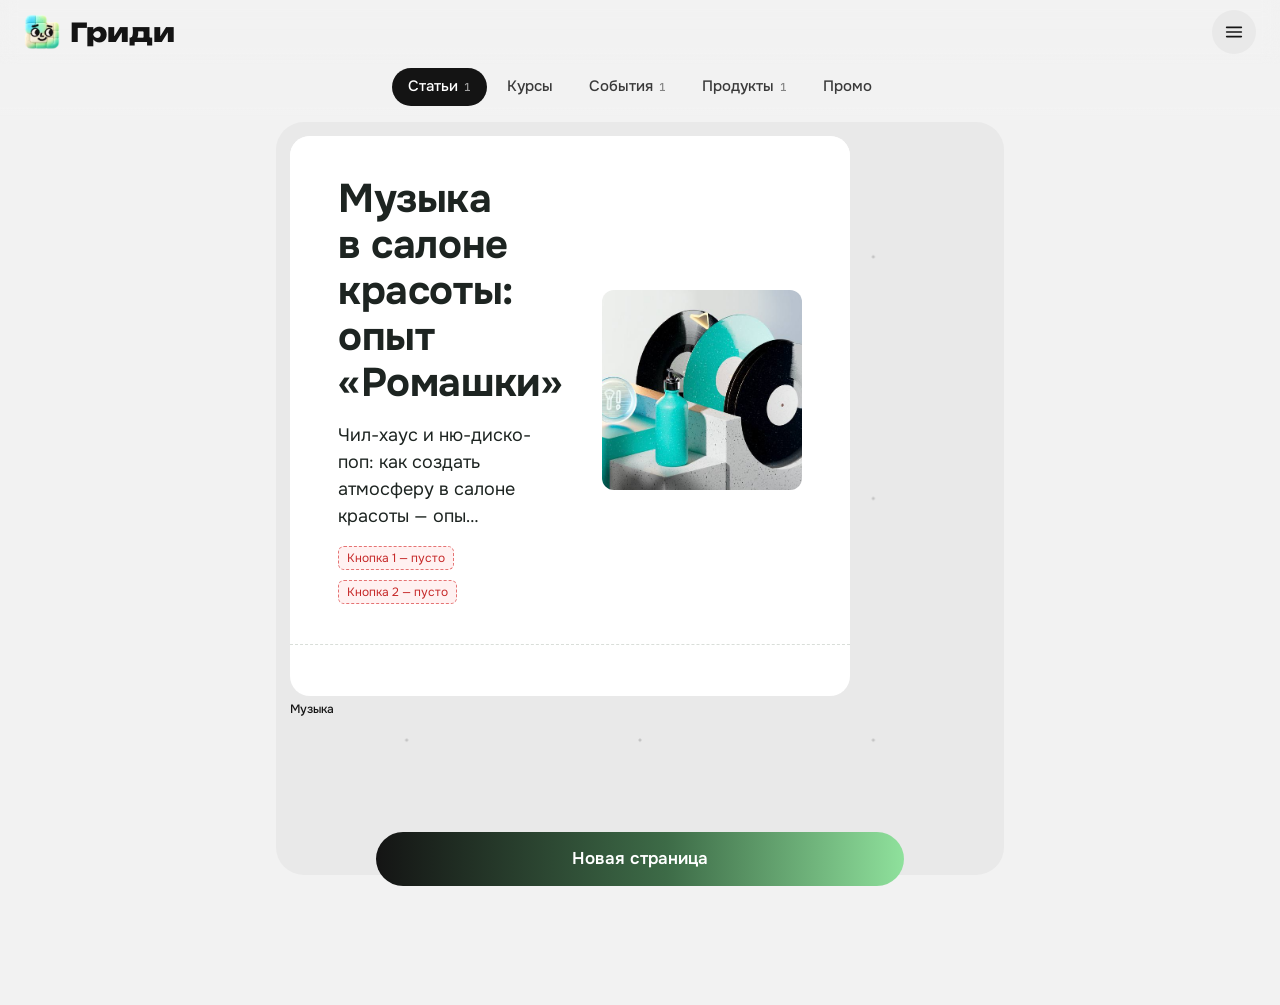
==== commit 8f911f5b: "Новый интерфейс по умолчанию: index.html — новый, lib.html — библиотека; общее хранилище gridi; авто" ====
--- a/index.html
+++ b/index.html
@@ -2,23 +2,20 @@
 <html lang="ru">
 <head>
 <meta charset="utf-8">
-<meta name="viewport" content="width=device-width,initial-scale=1">
+<meta name="viewport" content="width=device-width,initial-scale=1,viewport-fit=cover">
 <title>Гриди</title>
-<meta name="description" content="Гриди собирает страницу из текста автора по сценарию и шаблонам гриды: текст, wireframe, ТЗ на графику и JSON для админки из одного источника.">
+<meta name="description" content="Гриди: текст как заметка — страница из готовых шаблонов.">
 <link rel="icon" href="data:image/svg+xml,%3Csvg xmlns='http://www.w3.org/2000/svg' viewBox='0 0 22 22'%3E%3Crect width='10' height='10' rx='3' fill='%2317201B'/%3E%3Crect x='12' width='10' height='10' rx='3' fill='%238FE19C'/%3E%3Crect y='12' width='10' height='10' rx='3' fill='%2317201B'/%3E%3Crect x='12' y='12' width='10' height='10' rx='3' fill='%2317201B'/%3E%3C/svg%3E">
 <link rel="preconnect" href="https://fonts.googleapis.com">
 <link rel="preconnect" href="https://fonts.gstatic.com" crossorigin>
-<link href="https://fonts.googleapis.com/css2?family=Onest:wght@400;500;600;700&family=Unbounded:wght@700;800&family=Literata:opsz,wght@7..72,400;7..72,600&display=swap" rel="stylesheet">
-<link rel="stylesheet" href="app/css/app.css">
+<link href="https://fonts.googleapis.com/css2?family=Onest:wght@400;500;600;700;800&family=JetBrains+Mono:wght@400;500&family=Unbounded:wght@700;800&display=swap" rel="stylesheet">
+<link rel="stylesheet" href="app/css/m.css">
 </head>
 <body>
-<header class="bar" id="top"></header>
-<div class="view" id="view"></div>
-<div class="cta-wrap" id="ctaWrap" hidden><button class="cta" id="cta" type="button"></button></div>
+<div id="app"></div>
 
 <script src="app/js/core.js"></script>
 <script src="app/js/logo.js"></script>
-<!-- Библиотека: правится без программиста, см. docs/library.md -->
 <script src="library/rules.js"></script>
 <script src="library/settings.js"></script>
 <script src="library/scenarios.js"></script>
@@ -26,21 +23,11 @@
 <script src="library/prompts.js"></script>
 <script src="library/icons.js"></script>
 <script src="library/examples.js"></script>
-
 <script src="app/js/match.js"></script>
 <script src="app/js/llm.js"></script>
 <script src="app/js/wire.js"></script>
 <script src="app/js/export.js"></script>
-<script src="app/js/ui.js"></script>
-<script src="app/js/page.js"></script>
-<script src="app/js/lib.js"></script>
-<script src="app/js/ctor.js"></script>
+<script src="app/js/m.js"></script>
 <script src="app/vendor/jszip.min.js" defer></script>
-<script>
-  (function () {
-    var st = document.createElement('style'); st.textContent = Gridi.WIRE_CSS; document.head.appendChild(st);
-    Gridi.boot();
-  })();
-</script>
 </body>
 </html>
--- a/app/css/m.css
+++ b/app/css/m.css
@@ -0,0 +1,402 @@
+/* Гриди — мобильный интерфейс.
+   Стиль: нейтральный светлый фон, белые предметы с крупным скруглением, пилюли,
+   цвет — только смыслом (зелёный — Гриди и «готово», оранжевый — выбранное и замечание),
+   гротеск для текста, моноширинный — для служебного (знаки, счётчики, метки). */
+:root{
+  --bg:#f2f2f2;--card:#fff;--soft:#e9e9e9;--soft2:#dedede;--line:#e3e3e3;
+  --ink:#141414;--ink2:#3a3a3a;--mute:#757575;
+  --acc:#8fe19c;--acc-ink:#1f7a35;--acc-soft:#dcf5e0;
+  --sel:#ff8a3d;--sel-soft:#ffe9da;
+  --bad:#c0362c;
+  --err-bg:#f6dfe1;--warn-bg:#f5e6dc;--info-bg:#dfe7f1;--des-bg:#ececec;
+  --grad:linear-gradient(90deg,#141414 0%,#3d6b47 55%,#8fe19c 100%);
+  --ui:"Onest",system-ui,-apple-system,"Segoe UI",sans-serif;
+  --mono:"JetBrains Mono",ui-monospace,"SF Mono",Menlo,monospace;
+  --r1:12px;--r2:20px;--r3:28px;
+  --ease:cubic-bezier(.2,.8,.2,1);--spring:cubic-bezier(.34,1.4,.5,1);
+  --safe-b:env(safe-area-inset-bottom,0px);--safe-t:env(safe-area-inset-top,0px);
+  --z-dock:20;--z-hd:30;--z-pv:50;--z-sh:60;--z-busy:80;--z-toast:90;
+}
+*{box-sizing:border-box}
+html,body{margin:0;background:var(--bg);color:var(--ink);font:16px/1.45 var(--ui);-webkit-text-size-adjust:100%;-webkit-font-smoothing:antialiased}
+body.noscroll{overflow:hidden}
+button{font:inherit;color:inherit;background:none;border:0;padding:0;cursor:pointer;-webkit-tap-highlight-color:transparent}
+svg{width:22px;height:22px;fill:none;stroke:currentColor;stroke-width:1.8;stroke-linecap:round;stroke-linejoin:round;flex:none}
+:focus-visible{outline:2px solid var(--sel);outline-offset:2px}
+#app{min-height:100dvh;position:relative}
+.mono,.ttl small,.tc-s,.lbl,.badge,.nb-line,.nb-m,.ln::before,.hfield small{font-family:var(--mono)}
+.hint{color:var(--mute);font-size:14px;margin:8px 0;text-wrap:pretty}
+.center{text-align:center;justify-content:center}
+[hidden]{display:none!important}
+
+.ib,.pill,.chip,.tl,.bs-a,.tc,.row,.seg button,.tabs button{transition:transform .14s var(--ease),background-color .14s,opacity .14s}
+.ib:active,.pill:active,.chip:active,.bs-a:active,.seg button:active,.tabs button:active{transform:scale(.97)}
+.tl:active,.tc:active{opacity:.75}
+.row:active{opacity:.7}
+
+/* шапка */
+.hd{position:sticky;top:0;z-index:var(--z-hd);display:flex;align-items:center;gap:8px;padding:calc(10px + var(--safe-t)) 16px 10px;background:var(--bg)}
+.logo{display:flex;align-items:center;gap:10px;font:800 26px/1 Unbounded,var(--ui);flex:1}
+.lg-mark{width:36px;height:36px;object-fit:contain}
+.ib{display:inline-flex;align-items:center;justify-content:center;min-width:40px;height:40px;border-radius:50%;position:relative}
+.ib.round{width:44px;height:44px;background:var(--soft)}
+.ib.dark{background:var(--ink);color:#fff}
+.ib.ok{background:var(--grad);color:#fff;width:44px;height:44px}
+.badge{position:absolute;top:-4px;right:-4px;min-width:20px;height:20px;padding:0 5px;border-radius:10px;background:var(--sel);color:#fff;font-size:11px;line-height:20px;font-weight:500;text-align:center}
+.ttl{flex:1;min-width:0;display:flex;flex-direction:column;align-items:flex-start;text-align:left;padding:0 4px}
+.ttl b{font-weight:700;font-size:17px;max-width:100%;white-space:nowrap;overflow:hidden;text-overflow:ellipsis}
+.ttl small{color:var(--mute);font-size:12px}
+.hd-edit{display:none;flex:1;align-items:center;gap:8px;min-width:0}
+.hd.editing>:not(.hd-edit){display:none}
+.hd.editing .hd-edit{display:flex}
+@keyframes hdIn{from{opacity:0;transform:translateY(-4px)}}
+.hfield{flex:1;min-width:0;min-height:44px;border-radius:22px;background:var(--card);display:flex;flex-direction:column;justify-content:center;padding:0 16px;overflow:hidden}
+.hfield b{font-size:15px;font-weight:600;white-space:nowrap;overflow:hidden;text-overflow:ellipsis}
+.hfield small{font-size:11px;color:var(--mute)}.hfield small.bad{color:var(--sel)}
+.hfield:has(.fmt:not([hidden])){padding:0 4px}
+.hfield:has(.fmt:not([hidden]))>:not(.fmt){display:none}
+
+/* пилюли и чипы */
+.pill{display:inline-flex;align-items:center;justify-content:center;gap:8px;height:54px;padding:0 24px;border-radius:27px;background:var(--soft);font-weight:600;font-size:17px;text-decoration:none;color:var(--ink)}
+.pill.sm{height:38px;padding:0 16px;font-size:14px;border-radius:19px}
+.pill.pri{background:var(--ink);color:#fff}
+.pill.grad{background:var(--grad);color:#fff}
+.pill.ghost{background:var(--card)}
+.pill.wide{width:100%}
+.pill.file{position:relative;overflow:hidden}.pill.file input{position:absolute;inset:0;opacity:0}
+.pill:disabled{opacity:.35}
+.chips{display:flex;flex-wrap:wrap;gap:8px;margin:8px 0}
+.chip{display:inline-flex;align-items:center;gap:6px;height:40px;padding:0 16px;border-radius:20px;background:var(--card);font-size:15px;font-weight:500;white-space:nowrap}
+.sh .chip{background:var(--bg)}
+.chip.on{background:var(--ink);color:#fff}
+.dock{position:fixed;left:0;right:0;bottom:0;z-index:var(--z-dock);padding:12px 16px calc(14px + var(--safe-b));max-width:560px;margin:0 auto;pointer-events:none}
+.dock>*{pointer-events:auto}
+
+
+/* островок: Текст ↔ Шаблоны + новый блок */
+.float{display:flex;align-items:center;gap:4px;width:max-content;margin:0 auto;background:var(--card);border-radius:30px;padding:5px;box-shadow:0 10px 30px rgba(0,0,0,.12)}
+.seg{display:inline-flex;position:relative;background:var(--soft);border-radius:24px;padding:3px}
+.seg button{position:relative;z-index:1;height:42px;min-width:54px;padding:0 14px;border-radius:21px;display:inline-flex;align-items:center;justify-content:center;color:var(--mute)}
+.seg button.on{background:var(--card);color:var(--ink)}
+.seg.wide{display:flex}.seg.wide button{flex:1}
+.seg.slide{background:transparent;padding:0}
+.seg.slide::before{content:"";position:absolute;top:0;left:0;width:54px;height:44px;border-radius:22px;background:var(--ink);transition:transform .18s var(--ease)}
+.seg.slide.r::before{transform:translateX(54px)}
+.seg.slide button{height:44px;width:54px;min-width:0;padding:0;background:transparent!important;color:var(--mute);transition:color .2s}
+.seg.slide:not(.r) button[data-m=note],.seg.slide.r button[data-m=page]{color:#fff}
+.float>.ib{width:48px;height:44px;border-radius:22px}
+
+/* главная */
+.tabs{position:sticky;top:calc(64px + var(--safe-t));z-index:var(--z-hd);display:flex;gap:4px;overflow-x:auto;padding:4px 16px 10px;scrollbar-width:none;background:var(--bg)}
+.tabs::-webkit-scrollbar{display:none}
+.tabs button{flex:none;height:38px;padding:0 16px;border-radius:19px;font-weight:500;font-size:15px;color:var(--ink2)}
+.tabs button.on{background:var(--ink);color:#fff}
+.home{padding:6px 16px 130px}
+.grid{display:grid;grid-template-columns:repeat(3,minmax(0,1fr));gap:14px 12px;padding:14px;border-radius:var(--r3);background:radial-gradient(circle,#c4c4c4 1.4px,transparent 1.7px) 0 0/33.333% 33.333%,var(--soft);background-origin:content-box}
+.tl{display:flex;flex-direction:column;gap:6px;min-width:0;text-align:left}
+.tl-pv,.tl-empty,.tl-slot{aspect-ratio:1;border-radius:var(--r2);overflow:hidden;background:var(--card)}
+.tl-pv .wf-page{width:560px;transform:scale(var(--k,.2));transform-origin:0 0;pointer-events:none}
+.tl-empty{display:flex;align-items:flex-end;padding:10px;font-size:11px;line-height:1.3;color:var(--mute)}
+.tl-n{font-size:12px;font-weight:500;line-height:1.25;display:-webkit-box;-webkit-line-clamp:2;-webkit-box-orient:vertical;overflow:hidden}
+.tl-slot{background:transparent}
+.home .chips{margin-top:12px}
+
+/* черновик */
+.draft{display:block;width:100%;min-height:calc(100dvh - 170px);border:0;background:transparent;resize:none;padding:8px 20px 120px;font:inherit;font-size:18px;line-height:1.5;color:var(--ink);outline:none}
+.draft::placeholder{color:#a3a3a3}
+
+/* заметки */
+.note{padding:4px 0 200px}
+.nb{position:relative;padding:0 16px 0 52px}
+.nb-line{display:flex;align-items:center;gap:8px;width:calc(100% + 36px);margin:18px 0 6px -36px;height:28px;color:var(--acc-ink);font-size:11px;font-weight:500;text-transform:uppercase;letter-spacing:.04em}
+.nb-line::before{content:'';width:12px;height:12px;border-radius:4px;background:var(--acc);flex:none}
+.nb-line.warn::before{background:var(--sel)}
+.nb-line span{flex:none}
+.nb-line::after{content:'';flex:1;height:1.5px;background:var(--acc);opacity:.5}
+.nb:first-child .nb-line{margin-top:6px}
+.nb-m{flex:none;order:3;text-transform:none;letter-spacing:0;color:var(--mute);font-size:11px;background:var(--card);padding:2px 8px;border-radius:8px}
+.ed{outline:none;min-height:28px;caret-color:var(--acc-ink);font-size:17px}
+.ln{position:relative;padding:2px 6px;margin:0 -6px;min-height:1.5em;word-wrap:break-word;border-radius:8px;transition:background-color .15s}
+.ln.cur{background:var(--acc-soft)}
+.ln::before{content:attr(data-g);position:absolute;left:-30px;top:5px;width:26px;text-align:center;font-size:10px;line-height:16px;color:var(--mute);border-radius:6px}
+.ln:not([data-g=""])::before{background:var(--card)}
+.ln[data-k=h1]{font-size:30px;font-weight:800;line-height:1.12;padding-block:4px;text-wrap:balance}.ln[data-k=h1]::before{top:11px}
+.ln[data-k=h2]{font-size:23px;font-weight:700;line-height:1.2;padding-block:6px 2px;text-wrap:balance}.ln[data-k=h2]::before{top:10px}
+.ln[data-k=h3],.ln[data-k=h4]{font-size:18px;font-weight:700}
+.ln[data-k=meta]{color:var(--mute);font-size:14px;font-family:var(--mono)}
+.ln[data-k=li]{padding-left:22px}
+.ln[data-k=li]::after{content:'';position:absolute;left:8px;top:.72em;width:6px;height:6px;border-radius:50%;background:var(--ink)}
+.ln[data-k=btn]{display:block;width:max-content;max-width:100%;margin:6px 0;padding:6px 14px;border-radius:16px;background:var(--ink);color:#fff;font-weight:600;font-size:15px}
+.ln[data-k=img]{color:var(--mute);background:var(--card);border-radius:var(--r1);padding:12px;margin:6px 0;font-size:14px}
+.ln[data-k=img]::before{top:13px}
+
+/* роли строки — в шапке */
+.fmt{min-width:0;width:100%}
+.fmt-row{display:flex;gap:2px;overflow-x:auto;scrollbar-width:none;padding:3px 0}
+.fmt-row::-webkit-scrollbar{display:none}
+.fmt button{flex:none;display:flex;align-items:center;gap:6px;height:38px;padding:0 12px;border-radius:19px;font-size:13px;font-weight:500;color:var(--ink2)}
+.fmt button i{font:600 13px/1 var(--mono);font-style:normal;display:flex}
+.fmt button i svg{width:16px;height:16px}
+.fmt button.on{background:var(--ink);color:#fff}
+.fmt button[data-k=p] span{display:none}
+
+/* страница в шаблонах */
+.cv{padding:6px 12px 140px;display:flex;flex-direction:column;gap:8px}
+.cb{position:relative;background:var(--card);border-radius:var(--r2);overflow:hidden;box-shadow:inset 0 0 0 2.5px transparent;cursor:pointer;transition:box-shadow .18s,transform .18s var(--ease)}
+
+.cb .wf-page{pointer-events:none}
+.cb.sel{box-shadow:inset 0 0 0 2.5px var(--sel)}
+
+.cb.warn::after{content:'';position:absolute;top:12px;right:12px;width:9px;height:9px;border-radius:50%;background:var(--sel)}
+.wf-row-next>section{padding-top:0!important}
+.wf-bg{display:grid}.wf-bg>*{grid-area:1/1}
+.wf-bg .wf-media{aspect-ratio:auto!important;height:100%}
+.wf-bg .wf-media img{width:100%;height:100%;object-fit:cover}
+.wf-bg-text{position:relative!important;inset:auto!important;align-self:end;padding-top:90px!important}
+
+/* шторки */
+.sh-wrap{position:fixed;inset:0;z-index:var(--z-sh)}
+.sh-dim{position:absolute;inset:0;background:rgba(20,20,20,.28);opacity:0;transition:opacity .24s var(--ease)}
+.sh-wrap:has(.sh.block) .sh-dim{background:rgba(20,20,20,.08)}
+.sh{position:absolute;left:0;right:0;bottom:0;max-width:560px;margin:0 auto;max-height:62dvh;display:flex;flex-direction:column;background:var(--card);border-radius:var(--r3) var(--r3) 0 0;transform:translateY(100%);transition:transform .22s var(--ease),max-height .22s var(--ease),height .22s var(--ease);padding-bottom:var(--safe-b);box-shadow:0 -10px 40px rgba(0,0,0,.08)}
+.sh.full{max-height:92dvh;height:92dvh}
+.sh.drag{transition:none}
+.sh-wrap.on .sh-dim{opacity:1}.sh-wrap.on .sh{transform:none}
+.sh-grab{height:26px;flex:none;display:flex;justify-content:center;align-items:center;touch-action:none;cursor:grab}
+.sh-grab::before{content:'';width:40px;height:5px;border-radius:3px;background:var(--soft2)}
+.sh-h{display:flex;align-items:center;justify-content:space-between;gap:10px;padding:0 16px 10px;touch-action:none;cursor:grab}
+.sh-h h2{margin:0;font-size:21px;font-weight:700;text-wrap:balance}
+.sh-h .sub{margin:4px 0 0;color:var(--mute);font-size:14px}
+.ts-field{flex:1;min-width:0;min-height:44px;display:flex;align-items:center}
+.ts-field:has(.fmt:not([hidden])){background:var(--bg);border-radius:22px;padding:0 4px}
+.ts-field:has(.fmt:not([hidden])) h2{display:none}
+.sh-b{flex:1;overflow-y:auto;padding:0 16px 16px;-webkit-overflow-scrolling:touch;overscroll-behavior:contain}
+.sh-f{padding:8px 16px 14px}
+.lbl{display:block;margin:20px 0 8px;font-size:11px;font-weight:500;color:var(--mute);text-transform:uppercase;letter-spacing:.04em}
+.in,.ta{width:100%;border:0;border-radius:var(--r1);padding:13px 14px;font:inherit;background:var(--bg);color:var(--ink)}
+.ta{resize:vertical}
+.list{display:flex;flex-direction:column;gap:2px;border-radius:var(--r2);overflow:hidden}
+.row{display:flex;flex-direction:column;align-items:flex-start;text-align:left;padding:15px 18px;background:var(--card);font-weight:600}
+.sh .row{background:var(--bg)}
+.row small{color:var(--mute);font-weight:400;font-size:13px;margin-top:2px}
+.row.danger{color:var(--bad)}
+.steps{margin:0;padding-left:20px;display:flex;flex-direction:column;gap:12px}
+.ed.solo{min-height:40dvh;padding:4px 0 120px 36px}
+
+/* шторка блока: действия + каталог шаблонов */
+.bs-h{display:grid;grid-template-columns:repeat(4,1fr);gap:6px;padding:0 12px 6px}
+.bs-a{display:flex;flex-direction:column;align-items:center;gap:4px;padding:10px 4px;border-radius:var(--r2);background:var(--bg);font-size:12px;font-weight:500}
+.bs-a svg{width:20px;height:20px}.bs-a:disabled{opacity:.35}
+.tgrid{display:grid;grid-template-columns:repeat(2,minmax(0,1fr));gap:12px}
+.tc{display:flex;flex-direction:column;align-items:flex-start;text-align:left;gap:2px;min-width:0}
+.tc-pv{width:100%;aspect-ratio:4/3;overflow:hidden;border-radius:var(--r2);background:var(--card);box-shadow:inset 0 0 0 1.5px var(--line);position:relative;transition:box-shadow .18s}
+.tc.on .tc-pv{box-shadow:inset 0 0 0 2.5px var(--sel)}
+.tc-pv .wf-page{width:560px;transform:scale(var(--k,.3));transform-origin:0 0;pointer-events:none}
+.tc-n{display:flex;align-items:center;gap:5px;font-size:14px;font-weight:600;margin-top:6px}
+.tc-n i{display:inline-flex;width:18px;height:18px;border-radius:50%;background:var(--sel);color:#fff;align-items:center;justify-content:center}
+.tc-n i svg{width:12px;height:12px;stroke-width:2.8}
+.tc-s{font-size:11px;color:var(--mute);line-height:1.35}
+.tc-w{font-size:12px;color:var(--sel);font-weight:500}
+
+/* замечания и выгрузка */
+.checks{display:flex;flex-direction:column;gap:8px}
+.ck{display:flex;align-items:flex-start;gap:8px;border-radius:var(--r2);padding:16px 12px 16px 20px}
+.ck-error{background:var(--err-bg)}.ck-warn{background:var(--warn-bg)}.ck-info{background:var(--info-bg)}.ck-design{background:var(--des-bg)}
+.ck-t{flex:1;text-align:left;font-weight:500;font-size:15px;line-height:1.35;text-wrap:pretty}
+.ck-t .mono{display:block;font-size:12px;font-weight:400;color:var(--mute);margin-top:2px}
+.ck-x{flex:none;color:#6e6e6e;display:flex;padding:0 4px}.ck-x svg{width:20px;height:20px}
+.ok-note{display:flex;align-items:center;gap:8px;padding:16px 20px;border-radius:var(--r2);background:var(--acc-soft);color:var(--acc-ink);font-weight:600;margin:4px 0}
+.pv{position:fixed;inset:0;z-index:var(--z-pv);background:var(--bg);overflow-y:auto;-webkit-overflow-scrolling:touch}
+
+.pv-b{max-width:560px;margin:0 auto 40px;background:var(--card);border-radius:var(--r2);overflow:hidden}
+.ex-b{max-width:560px;margin:0 auto;padding:0 16px 140px}
+.ex-b>.lbl:first-child{margin-top:4px}
+
+/* статусы */
+.toasts{position:fixed;left:16px;right:16px;top:calc(12px + var(--safe-t));z-index:var(--z-toast);display:flex;flex-direction:column;gap:6px;align-items:center;pointer-events:none}
+.toast{max-width:520px;background:var(--ink);color:#fff;padding:12px 18px;border-radius:22px;font-size:14px;box-shadow:0 10px 30px rgba(0,0,0,.18);animation:tIn .16s var(--ease)}
+@keyframes tIn{from{opacity:0;transform:translateY(-8px) scale(.97)}}
+.busy{position:fixed;left:16px;right:16px;bottom:calc(90px + var(--safe-b));z-index:var(--z-busy);max-width:528px;margin:0 auto;display:flex;align-items:center;gap:12px;background:var(--ink);color:#fff;padding:12px 12px 12px 18px;border-radius:26px}
+.busy .bt{flex:1;display:flex;flex-direction:column}.busy small{opacity:.7;font-size:13px;font-family:var(--mono)}
+.busy .pill{background:rgba(255,255,255,.12);color:#fff}
+.spin{width:20px;height:20px;border-radius:50%;border:2.5px solid rgba(255,255,255,.25);border-top-color:var(--acc);animation:sp 1s linear infinite}
+@keyframes sp{to{transform:rotate(360deg)}}
+
+
+/* номер блока */
+.bn{position:absolute;top:10px;left:10px;z-index:2;min-width:22px;height:22px;padding:0 6px;border-radius:11px;background:var(--bg);color:var(--mute);font:500 11px/22px var(--mono);text-align:center}
+.nb-line .bn{position:static;background:var(--card);order:-1;margin-right:-2px}
+.nb-line:has(.bn)::before{display:none}
+.nb-line.warn .bn{background:var(--sel);color:#fff}
+/* вкладки со счётчиком */
+.tabs button i{font:500 11px/1 var(--mono);font-style:normal;margin-left:6px;opacity:.6}
+/* выбор блока: остальные приглушены, страница доступна */
+body.picking .cb{transition:opacity .15s}
+body.picking .cb:not(.sel){opacity:.4}
+.sh-wrap.free{pointer-events:none}.sh-wrap.free .sh{pointer-events:auto}.sh-wrap.free .sh-dim{display:none}
+.sh-in{display:flex;flex-direction:column;min-height:0;flex:1}
+.sh.full{max-height:100dvh;height:100dvh;border-radius:0;padding-top:var(--safe-t);z-index:2}
+.sh-wrap:has(.sh.full){z-index:calc(var(--z-sh) + 5)}
+.sh-h .sub.bad{color:var(--sel)}
+.bs-h{grid-template-columns:repeat(5,1fr)}
+.chip:disabled{opacity:.4}
+.chip.hot{background:var(--sel);color:#fff}
+.chip i{font:500 11px/1 var(--mono);font-style:normal;background:rgba(255,255,255,.3);padding:3px 6px;border-radius:8px}
+.chip svg{width:16px;height:16px}
+.more-tpl{display:block;width:100%;margin-top:14px;padding:12px;border-radius:var(--r2);background:var(--bg);color:var(--mute);font-size:13px}
+.tc.dim .tc-pv{opacity:.55}
+.tc-why{font-size:11px;color:var(--mute);line-height:1.3}
+.add{padding:20px 4px 0}.note .add{padding:20px 16px 0}
+.add .chips{gap:6px}
+/* картинки */
+.imgs{display:flex;flex-direction:column;gap:14px}
+.im{display:flex;gap:12px;align-items:flex-start}
+.im-pv{width:96px;flex:none;max-width:100%;border-radius:var(--r1);background:var(--bg);overflow:hidden;display:flex;align-items:center;justify-content:center;color:var(--mute);font-size:11px}
+.im-pv img{width:100%;height:100%;object-fit:cover}
+.im-b{flex:1;min-width:0;display:flex;flex-direction:column;gap:2px}.im-b small{color:var(--mute);font-size:13px}
+.im-b .chip{height:34px;padding:0 12px;font-size:13px}
+/* выгрузка */
+.ck-t .mono{display:block;font-size:11px;color:var(--mute);margin:0 0 3px}
+.ck-act{display:flex;gap:6px;margin-top:10px}
+.ck-act .pill{height:34px;padding:0 14px;font-size:13px}
+.ck .ck-act .pill:not(.pri){background:rgba(255,255,255,.7)}
+/* набор текста: шапка держится у верхнего края видимой области */
+
+@media (prefers-reduced-motion:reduce){*{animation:none!important;transition:none!important}}
+/* обводка выбранного — поверх содержимого блока */
+.cb::before{content:'';position:absolute;inset:0;border-radius:inherit;box-shadow:inset 0 0 0 2.5px var(--sel);opacity:0;pointer-events:none;z-index:3;transition:opacity .15s}
+.cb.sel::before{opacity:1}
+.cb.sel{box-shadow:none}
+
+/* оболочка редактора: окно не прокручивается; шапка сверху, прокручивается только страница */
+body.shell{overflow:hidden;height:100%;position:fixed;inset:0;width:100%}
+body.shell #app{position:fixed;left:0;right:0;top:0;height:var(--vh,100dvh);transform:translateY(var(--vt,0px));min-height:0;display:flex;flex-direction:column;overflow:hidden}
+body.shell #eHd{position:relative;flex:none}
+body.shell #eMain{flex:1;min-height:0;overflow-y:auto;-webkit-overflow-scrolling:touch;overscroll-behavior:contain}
+
+/* превью: Нави в рамке устройства, три ширины */
+.pvn{display:flex;flex-direction:column;overflow:hidden}
+
+.pvn .seg button{min-width:44px;padding:0 10px}
+.pvn-stage{flex:1;min-height:0;display:flex;justify-content:center;padding:12px;overflow:hidden}
+.pvn-dev{flex:none;transform-origin:top center;background:var(--card);border-radius:var(--r2);overflow:hidden;box-shadow:0 0 0 1px var(--line),0 12px 40px rgba(0,0,0,.08);transition:width .2s var(--ease)}
+.pvn-dev iframe{width:100%;height:100%;border:0;display:block}
+
+/* десктоп: шторки становятся панелью справа и модалками */
+@media (min-width:900px){
+  #app{max-width:none}
+  .hd{padding-inline:24px}
+  #eMain .cv,#eMain .note{max-width:760px;margin:0 auto}
+  .home{max-width:1100px;margin:0 auto}.tabs{justify-content:center}
+  .grid{grid-template-columns:repeat(5,minmax(0,1fr))}
+  .dock{max-width:560px}
+  .sh-grab{display:none}
+  .sh-h{cursor:default;padding-top:18px}
+  /* модалки по центру */
+  .sh-wrap:not(.free) .sh{max-width:none;left:50%;right:auto;top:50%;bottom:auto;width:min(560px,calc(100vw - 48px));max-height:min(80dvh,720px);height:auto;border-radius:var(--r3);transform:translate(-50%,-47%);opacity:0;transition:transform .2s var(--ease),opacity .2s var(--ease);padding-bottom:12px}
+  .sh-wrap.on:not(.free) .sh{transform:translate(-50%,-50%);opacity:1}
+  .sh-wrap:not(.free) .sh.full{height:min(86dvh,860px);max-height:none}
+  /* панель блока справа, страница рядом остаётся рабочей */
+  .sh-wrap.free .sh{left:auto;right:16px;top:84px;bottom:16px;width:380px;max-height:none;height:auto;border-radius:var(--r3);transform:translateX(calc(100% + 24px));box-shadow:0 10px 40px rgba(0,0,0,.1)}
+  .sh-wrap.free.on .sh{transform:none}
+  body.picking #eMain .cv{margin-left:max(24px,calc((100% - 760px) / 2 - 200px))}
+  /* каталог шаблонов — большая модалка */
+  .sh-wrap.free .sh.full{left:50%;right:auto;top:50%;bottom:auto;width:min(1040px,calc(100vw - 48px));max-width:none;height:min(88dvh,900px);transform:translate(-50%,-50%);border-radius:var(--r3)}
+  .sh-wrap.free:has(.sh.full){pointer-events:auto}
+  .sh-wrap.free:has(.sh.full) .sh-dim{display:block;opacity:1}
+  .sh.full .tgrid{grid-template-columns:repeat(4,minmax(0,1fr))}
+  .more-tpl{color:var(--ink)}
+  .ex-b{max-width:760px}
+}
+
+/* все шапки — во всю ширину экрана, содержимое — колонкой по центру */
+.hd{width:100%;max-width:none;margin:0}
+.home,.cv,.note,.ex-b,.draft{max-width:760px;margin-inline:auto}
+.pv-b{max-width:760px}
+/* выбранный блок: нейтральная обводка; с замечанием — цвет замечания */
+.cb.sel::before{box-shadow:inset 0 0 0 2.5px var(--ink)}
+.cb.sel.warn::before{box-shadow:inset 0 0 0 2.5px var(--sel)}
+/* панель выбранного блока — поверх страницы, как островок */
+.selbar{width:min(100%,560px);margin:0 auto;background:var(--card);border-radius:28px;box-shadow:0 10px 34px rgba(0,0,0,.14);padding:8px;display:flex;flex-direction:column;gap:6px;animation:sbIn .16s var(--ease)}
+@keyframes sbIn{from{opacity:0;transform:translateY(8px)}}
+.sb-chips{display:flex;gap:6px;overflow-x:auto;scrollbar-width:none;padding:0 2px}
+.sb-chips::-webkit-scrollbar{display:none}
+.sb-chips .chip{flex:none;height:34px;padding:0 14px;font-size:13px;background:var(--bg)}
+.sb-chips .chip.hot{background:var(--sel);color:#fff}
+.sb-acts{display:grid;grid-template-columns:repeat(var(--n,6),minmax(0,64px));justify-content:center;gap:2px}
+.selbar.sb-s{width:300px;max-width:100%;margin-inline:auto}.selbar.sb-s .sb-chips{min-width:0}
+.sb-acts button{display:flex;flex-direction:column;align-items:center;gap:2px;padding:6px 2px;border-radius:16px;font-size:11px;font-weight:500;color:var(--ink2)}
+.sb-acts button:active{background:var(--bg)}
+.sb-acts button:disabled{opacity:.3}
+.sb-acts svg{width:20px;height:20px}
+/* каталог шаблонов */
+.cat-tabs{display:flex;gap:6px;overflow-x:auto;scrollbar-width:none;padding:0 16px 12px;flex:none}
+.cat-tabs::-webkit-scrollbar{display:none}
+.cat-tabs .chip{flex:none;height:36px;font-size:14px;background:var(--bg)}
+.cat-tabs .chip.on{background:var(--ink);color:#fff}
+.cat-tabs .chip i{background:transparent;padding:0;opacity:.6}
+.tc-pv{position:relative}
+.tc-ok{position:absolute;top:8px;right:8px;width:26px;height:26px;border-radius:50%;background:var(--grad);color:#fff;display:flex;align-items:center;justify-content:center}
+.tc-ok svg{width:15px;height:15px;stroke-width:2.6}
+.tc.on .tc-pv{box-shadow:inset 0 0 0 2.5px var(--ink)}
+.tc-v{font-size:12px;font-weight:500;color:var(--acc-ink)}.tc-v.bad{color:var(--sel)}
+.sh.cat .sh-h{cursor:default}
+@media (min-width:900px){
+  body.picking #eMain .cv{margin-left:auto}
+  .sh.cat .tgrid{grid-template-columns:repeat(4,minmax(0,1fr))}
+}
+@media (min-width:900px){ .sh-wrap:not(.free) .sh.cat{width:min(1040px,calc(100vw - 48px));height:min(88dvh,900px)} }
+/* пустые состояния */
+.es{display:flex;flex-direction:column;align-items:center;text-align:center;gap:6px;padding:28px 20px;margin:8px 0;border-radius:var(--r2);background:var(--card);border:1.5px dashed var(--line)}
+.es b{display:flex;align-items:center;gap:6px;font-size:16px;font-weight:700;text-wrap:balance}
+.es p{margin:0;max-width:34ch;color:var(--mute);font-size:14px;text-wrap:pretty}
+.es-a{display:flex;flex-wrap:wrap;justify-content:center;gap:6px;margin-top:8px}
+.es.ok{background:var(--acc-soft);border-color:transparent}.es.ok b{color:var(--acc-ink)}.es.ok svg{width:18px;height:18px}
+.home .es{margin-top:16px}
+.cb .es,.wf-page .es{margin:10px;background:var(--bg)}
+.sb-acts button.soft{opacity:.45}
+
+
+/* в редакторе док — часть оболочки: он всегда над клавиатурой */
+body.shell #eDock{position:relative;flex:none;left:auto;right:auto;bottom:auto;max-width:none;padding:8px 16px calc(10px + var(--safe-b));pointer-events:auto}
+body.shell #eDock>#eDockMain{max-width:560px;margin:0 auto}
+#eDock .fmt{display:none}
+#eDock.typing #eDockMain{display:none}
+#eDock.typing .fmt:not([hidden]){display:block}
+.fmt-in{display:flex;align-items:center;gap:6px;max-width:760px;margin:0 auto;background:var(--card);border-radius:28px;padding:5px 5px 5px 8px;box-shadow:0 10px 30px rgba(0,0,0,.12)}
+.fmt-in .fmt-row{flex:1;min-width:0}
+.fmt-in .ok{flex:none}
+@media (min-width:900px){ body.picking #eMain .cv{margin-left:auto} }
+.pvn-dev{transition:none}
+#eDock .fmt{width:100%}
+.fmt-in{width:100%;box-sizing:border-box}
+#eDock,.fmt-in{min-width:0;max-width:100%}
+
+/* панель ролей рядом со строкой */
+.note{position:relative}
+.fmt.float-fmt{position:absolute;left:12px;right:12px;z-index:6;width:auto;transition:top .12s var(--ease)}
+.float-fmt .fmt-in{box-shadow:0 8px 28px rgba(0,0,0,.16)}
+
+/* шапка и нижняя панель — поверх текста, с плавным градиентом и нарастающим размытием */
+.hd{background:transparent!important;isolation:isolate}
+.hd::before,.hd::after{content:'';position:absolute;left:0;right:0;top:0;pointer-events:none;z-index:-1}
+.hd::before{height:calc(100% + 10px);background:linear-gradient(to bottom,var(--bg) 0%,var(--bg) 62%,color-mix(in srgb,var(--bg) 35%,transparent) 88%,transparent 100%)}
+.hd::after{height:calc(100% + 10px);backdrop-filter:blur(8px);-webkit-backdrop-filter:blur(8px);-webkit-mask-image:linear-gradient(to bottom,#000 30%,transparent 100%);mask-image:linear-gradient(to bottom,#000 30%,transparent 100%)}
+.tabs{background:transparent!important}
+.tabs::before{content:'';position:absolute;inset:0 0 -20px;z-index:-1;background:linear-gradient(to bottom,var(--bg) 60%,transparent);pointer-events:none}
+.tabs{isolation:isolate}
+body.shell #eHd{position:absolute;top:0;left:0;right:0;z-index:var(--z-hd)}
+body.shell #eMain{padding-top:calc(64px + var(--safe-t));padding-bottom:110px;scroll-padding-top:calc(72px + var(--safe-t))}
+body.shell #eDock{position:absolute;left:0;right:0;bottom:0;z-index:var(--z-dock);padding:22px 16px calc(10px + var(--safe-b));isolation:isolate;pointer-events:none}
+body.shell #eDock>*{pointer-events:auto}
+.dock{isolation:isolate;padding-top:24px}
+.pv .dock{position:fixed}
+.cv,.note{padding-bottom:140px}
+.ln[data-nolink]::after{content:'нет ссылки';position:static;display:inline-block;margin-left:8px;padding:1px 6px;border-radius:6px;background:var(--sel);color:#fff;font:500 10px/16px var(--mono);vertical-align:middle;width:auto;height:auto}
+
+/* выбранный блок в режиме текста */
+.nb.sel{background:var(--card);border-radius:18px;margin:0 8px;padding-right:8px;padding-left:44px;box-shadow:0 0 0 1.5px var(--acc)}
+body.picking .nb:not(.sel){opacity:.45}
+.row.on{font-weight:600}
+
+.d-acts{display:flex;gap:8px;pointer-events:auto}.d-acts .wide{flex:1}
